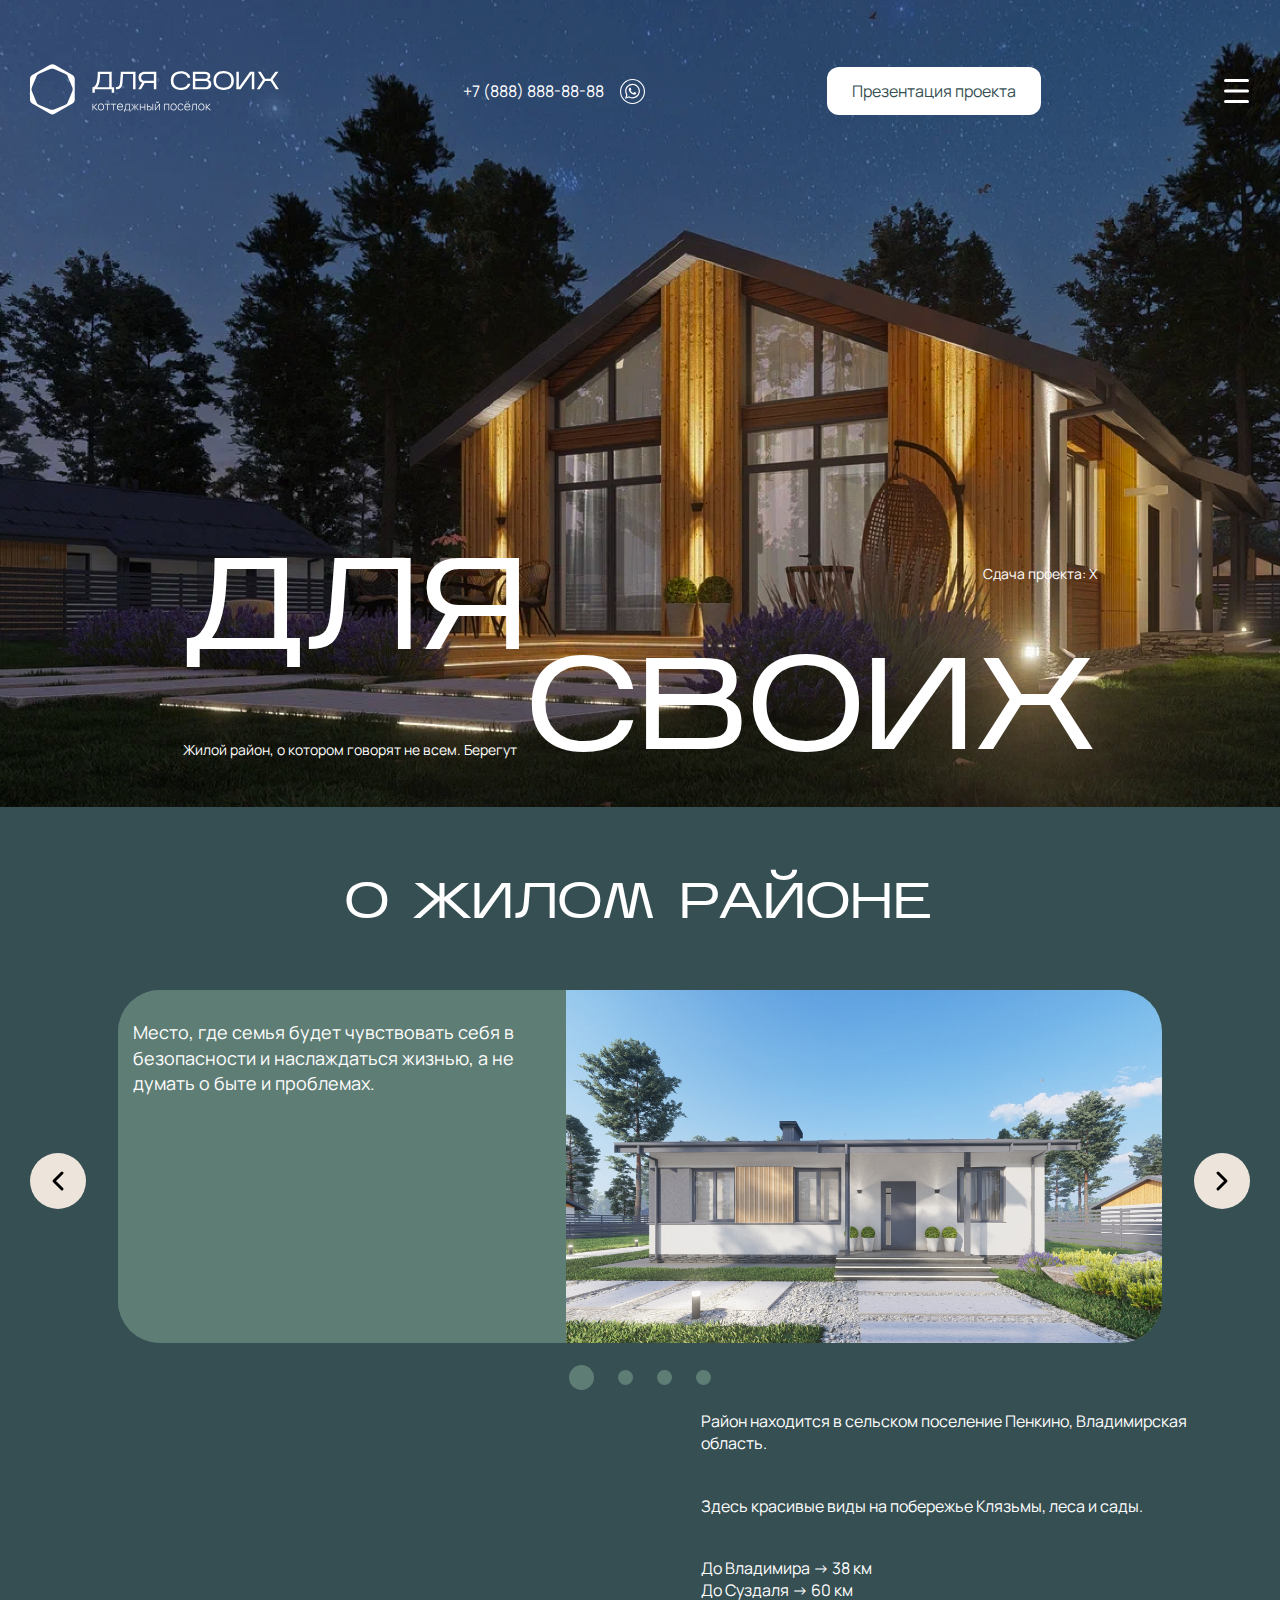
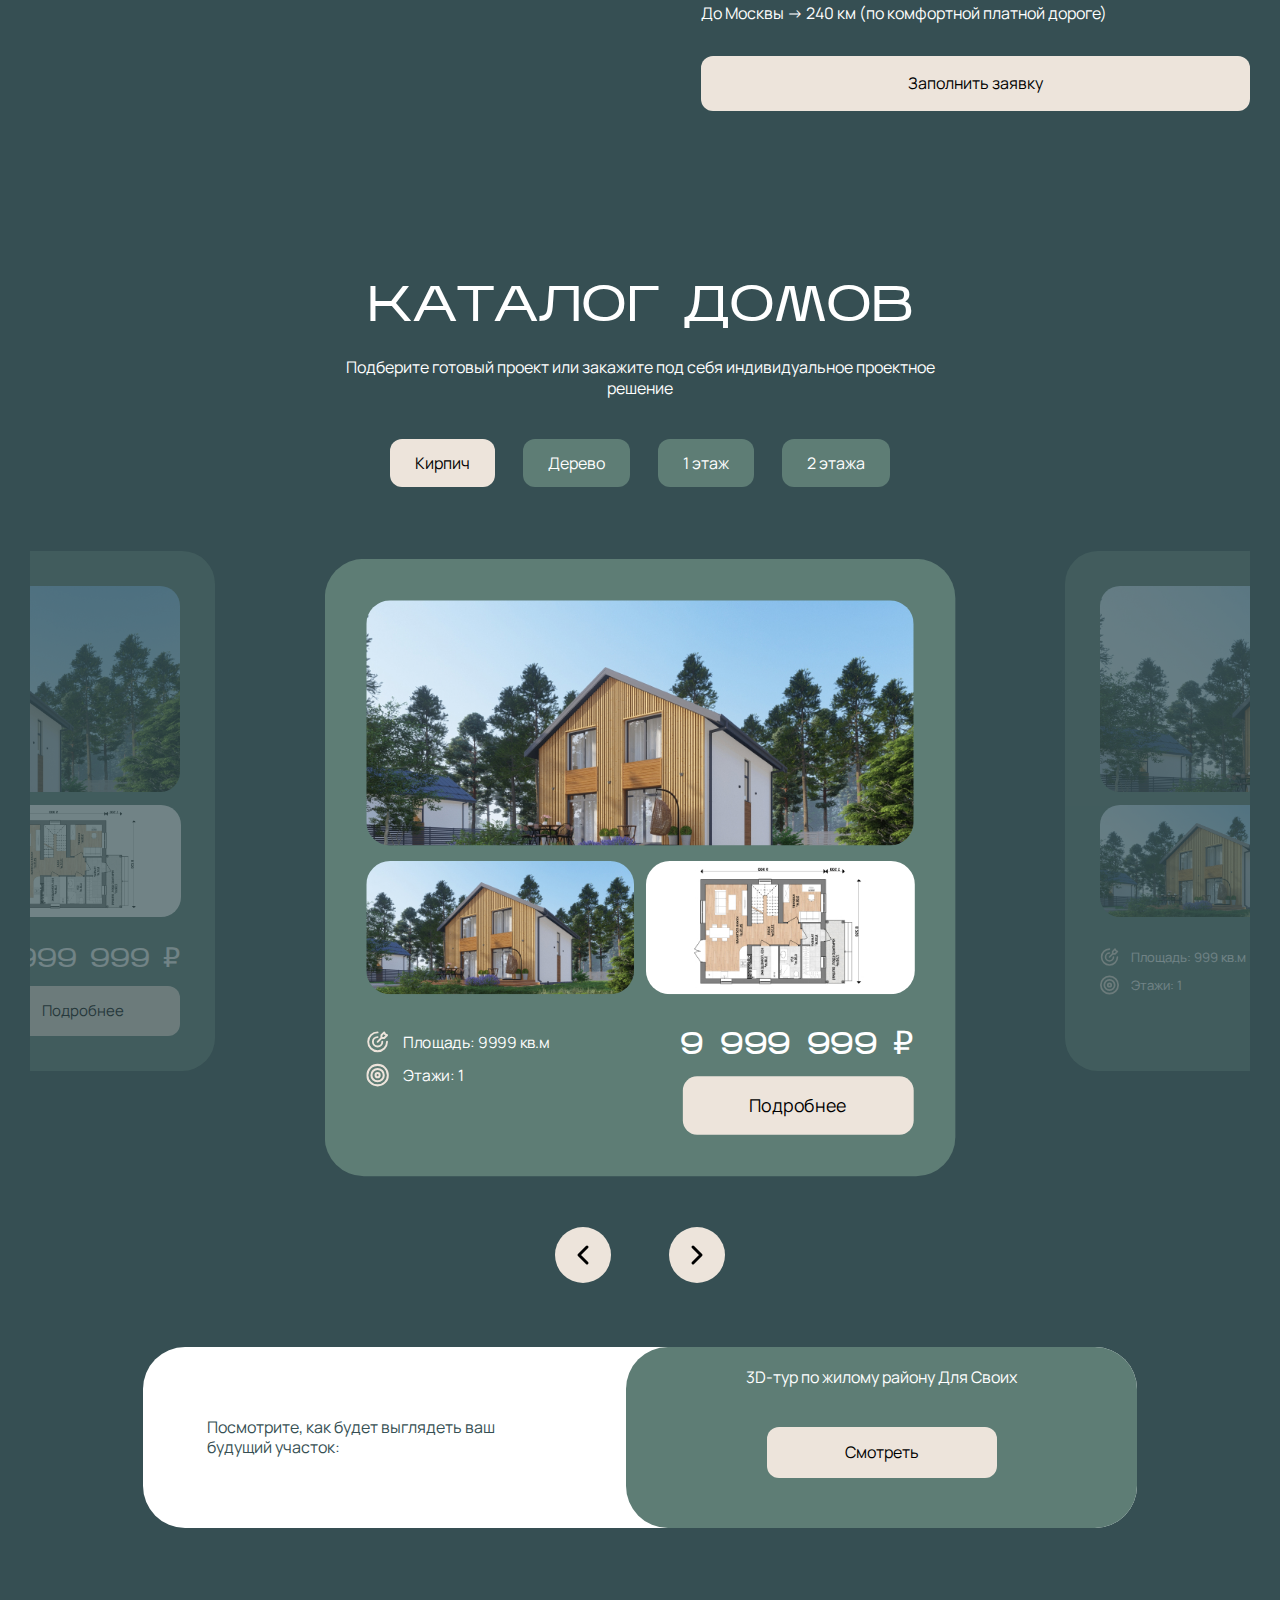
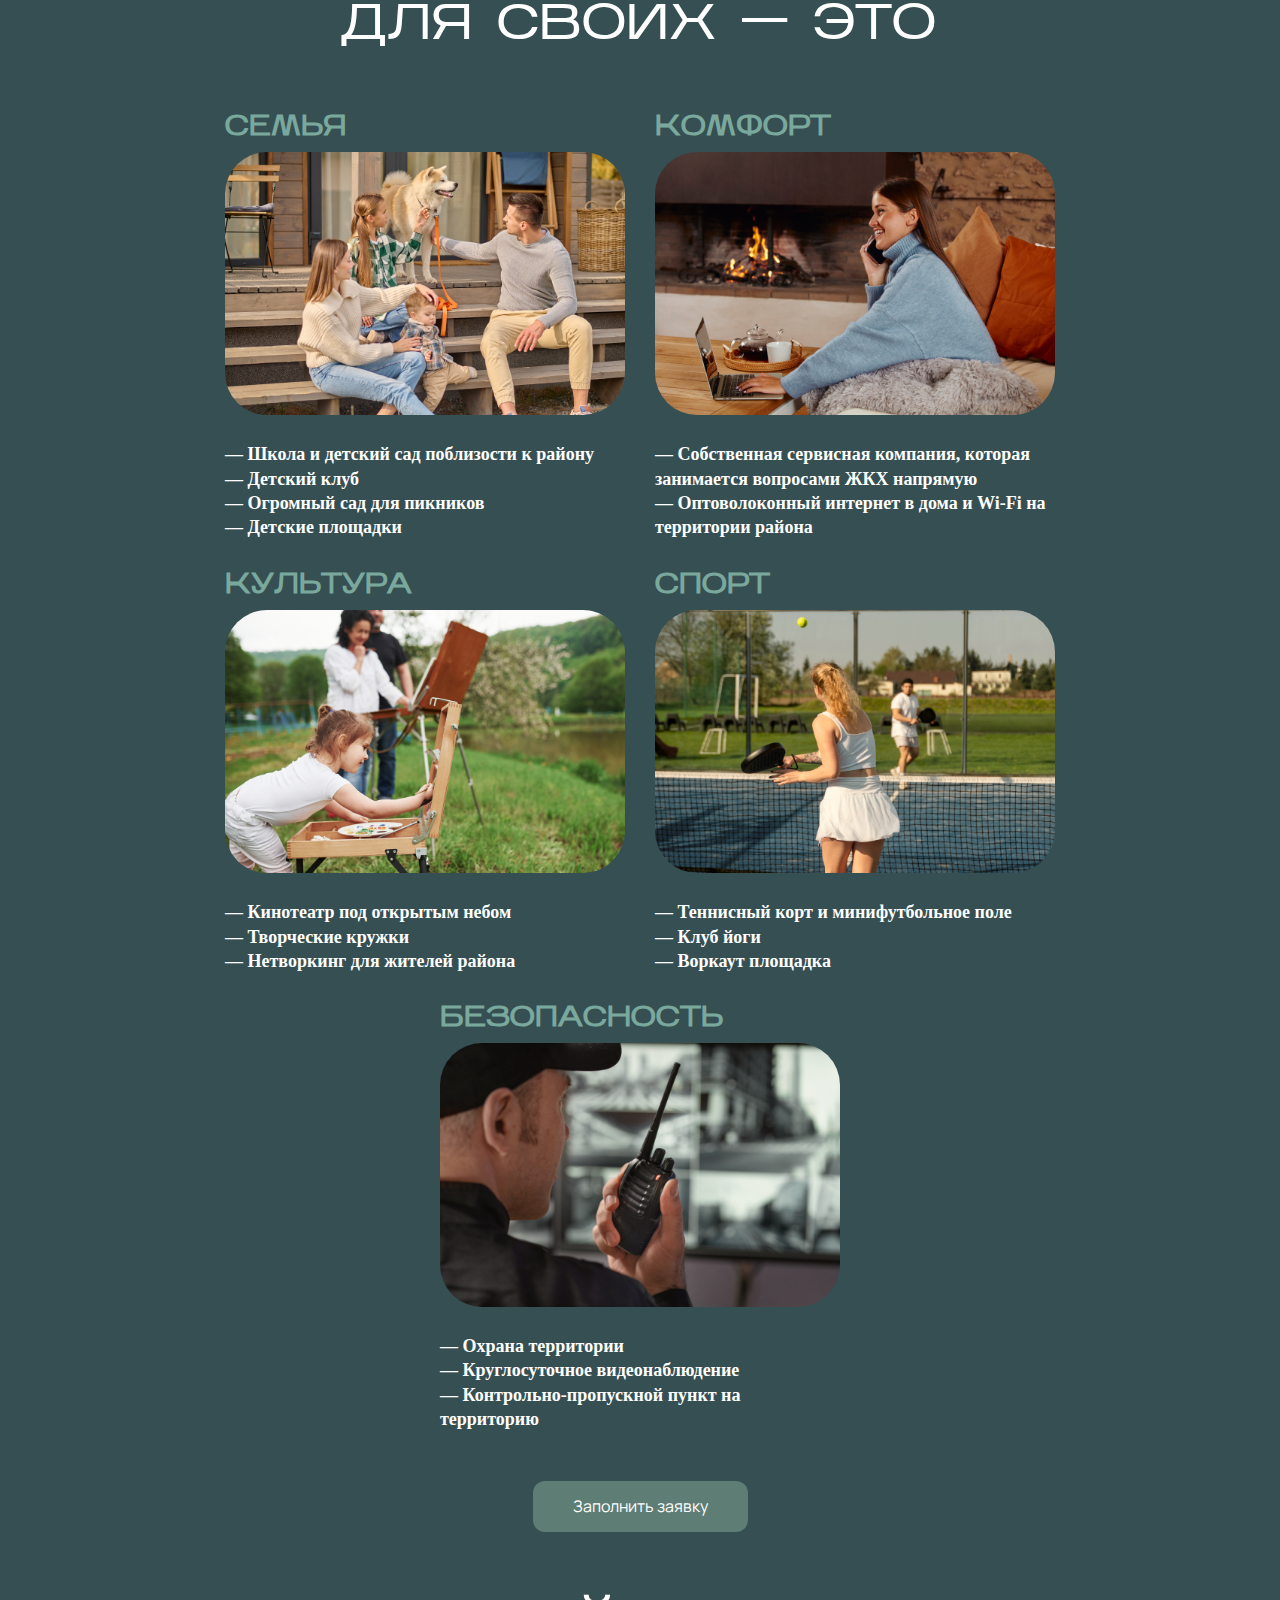
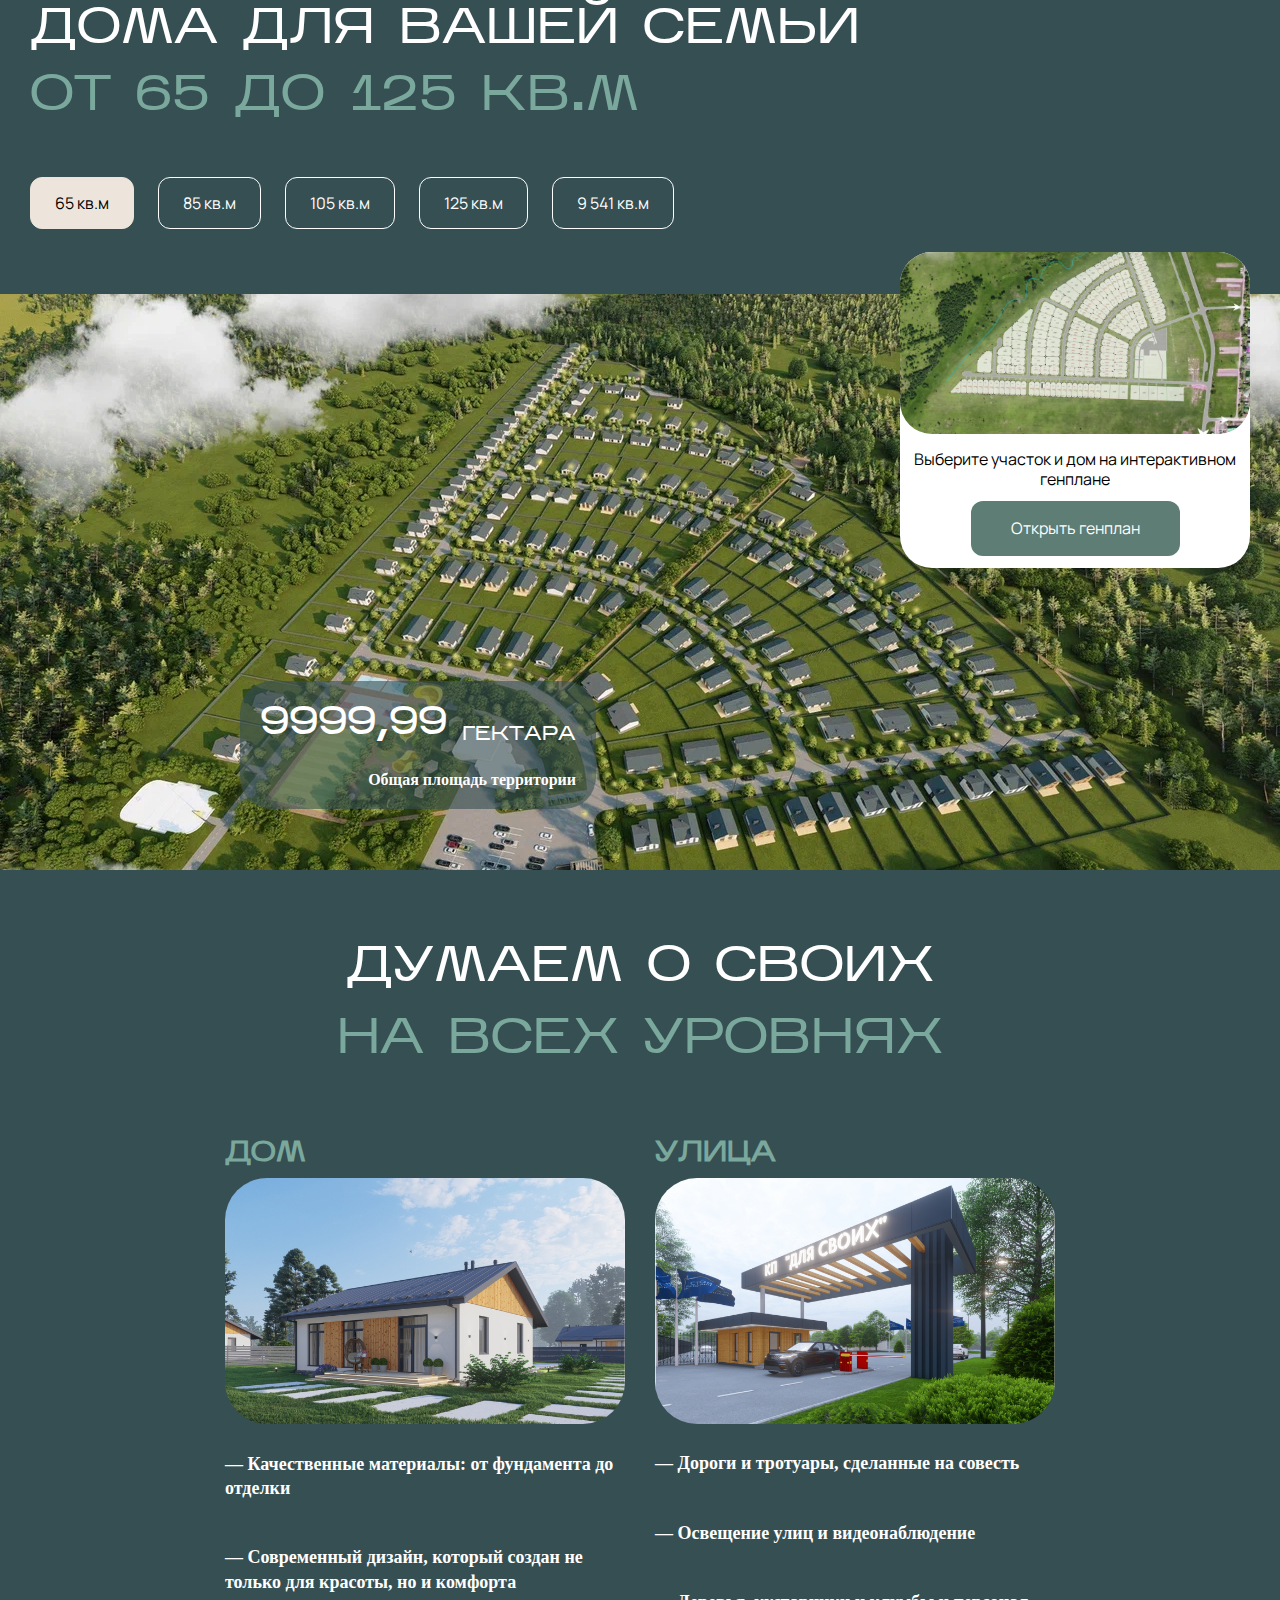
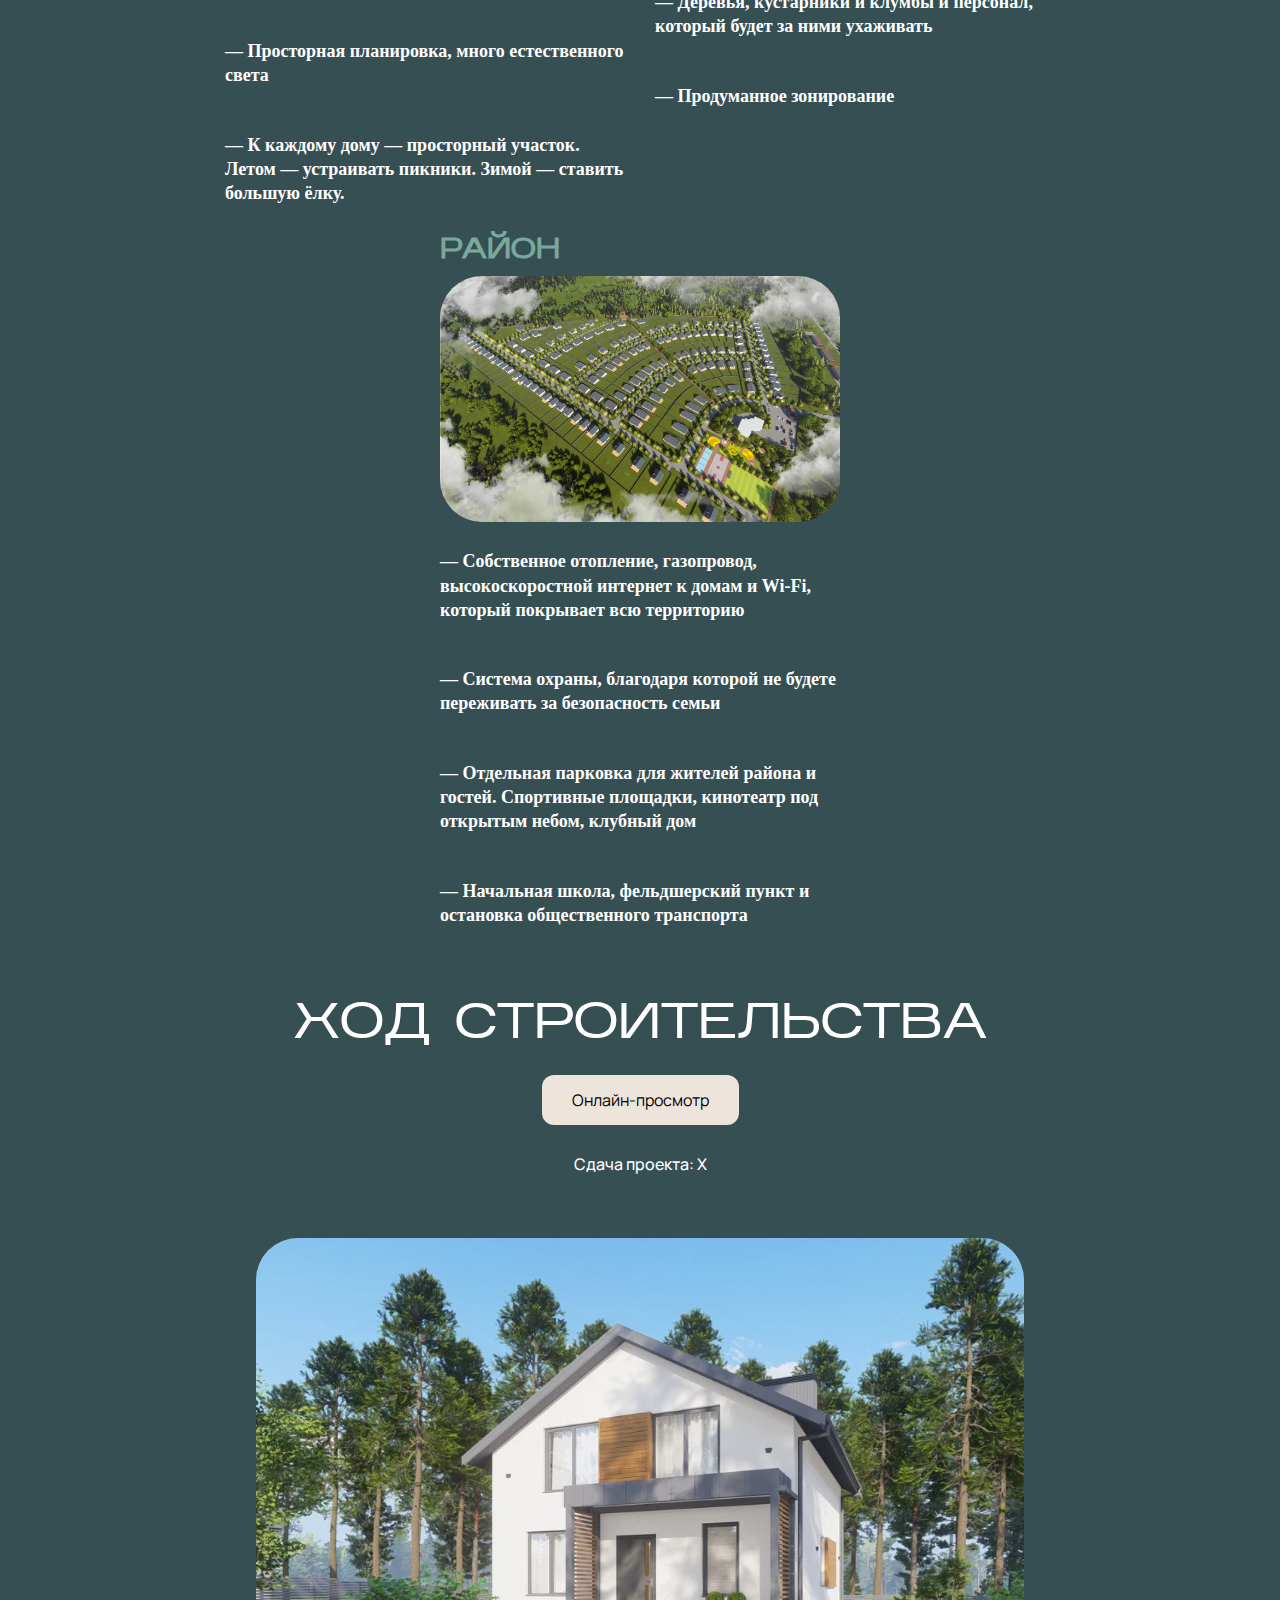
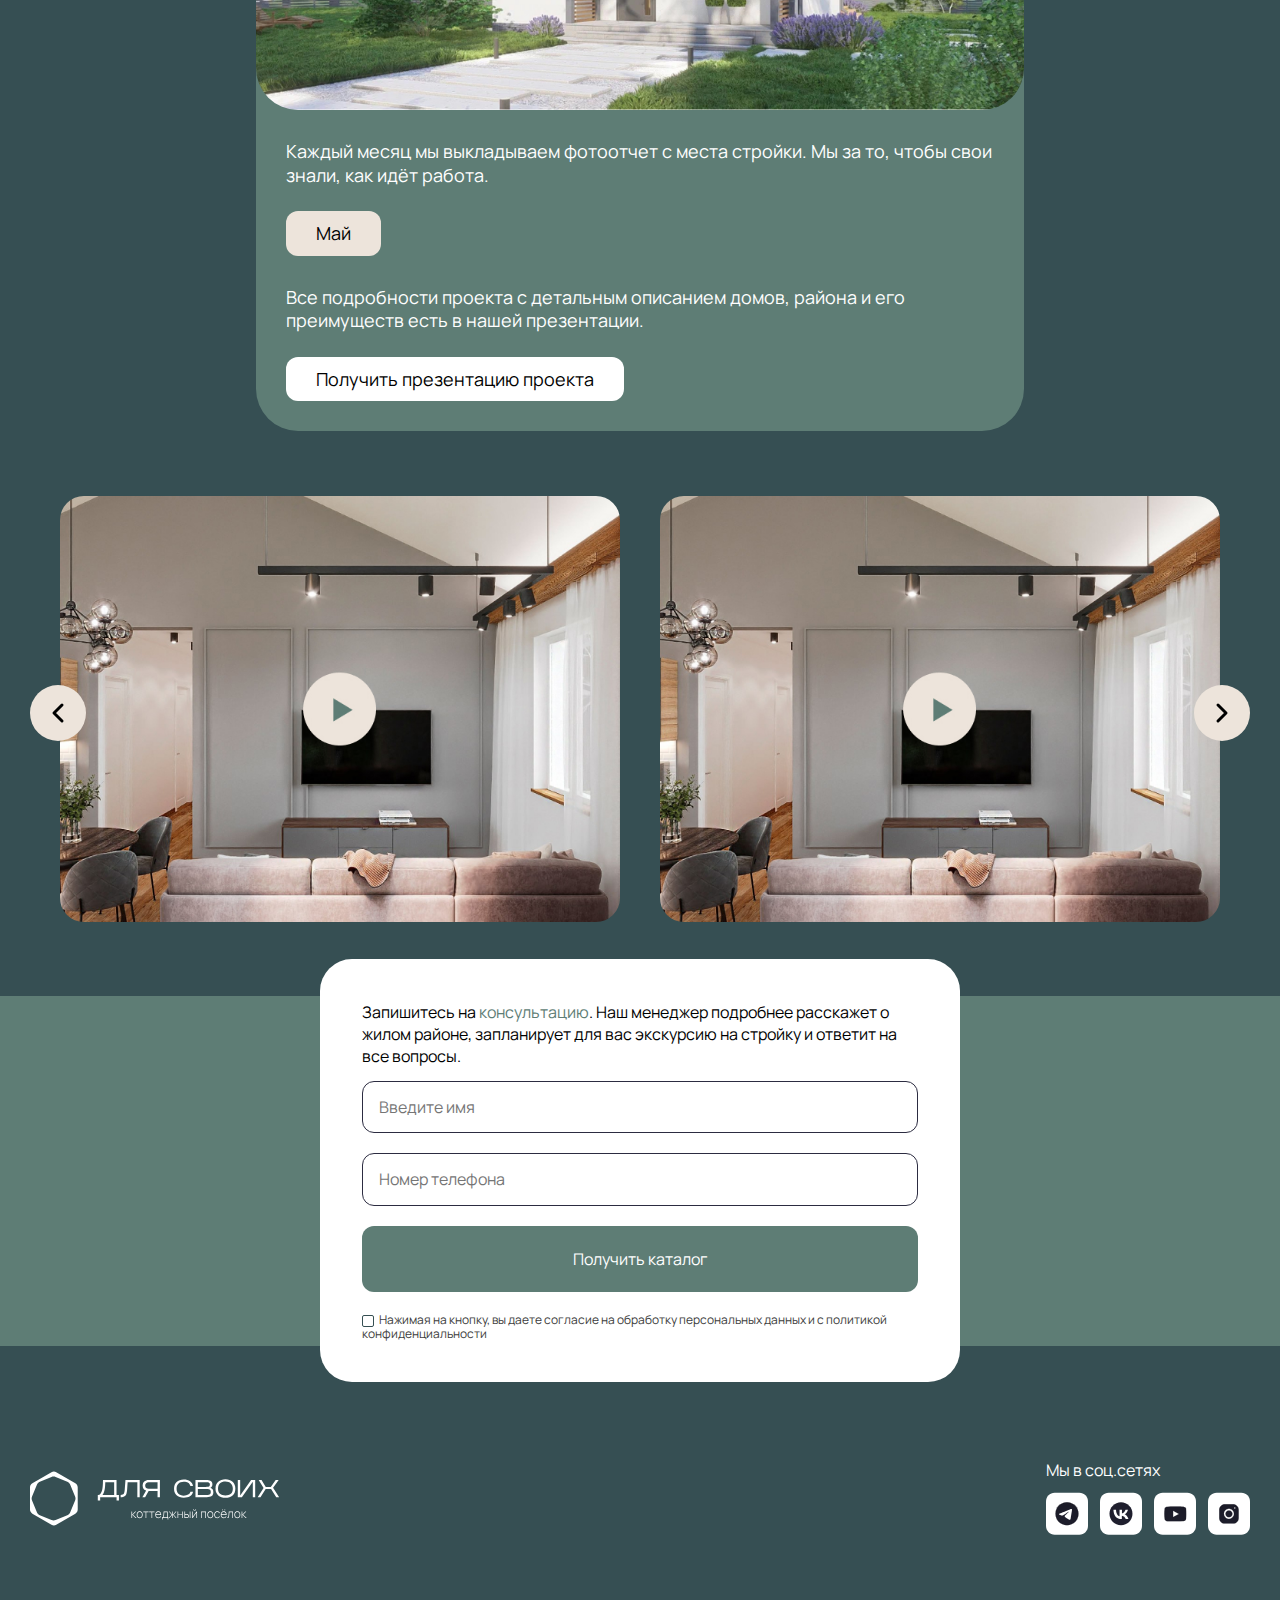
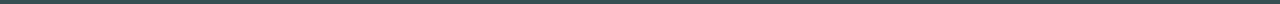
==== index.html @ c341a682 "fix v1" ====
<!DOCTYPE html>
<html lang="ru">
    <head>
        <meta charset="UTF-8" />
        <meta name="viewport" content="width=device-width, initial-scale=1.0" />
        <title>Для Своих</title>
        <link rel="stylesheet" href="https://cdn.jsdelivr.net/npm/swiper@11/swiper-bundle.min.css" />
        <link rel="stylesheet" href="./src/style/normalize.css" />
        <link rel="stylesheet" href="./src/style/style-index.css" />
        <script defer src="https://api-maps.yandex.ru/2.1/?apikey=68f07c8e-e3bc-438c-bd02-7f7500cda14f&lang=ru_RU" type="text/javascript"></script>
        <script defer src="https://cdn.jsdelivr.net/npm/swiper@11/swiper-bundle.min.js"></script>
        <script defer src="./src/js/main.js"></script>
    </head>
    <body>
        <header class="header max-container">
            <div class="header__container container">
                <div class="header__top">
                    <div class="header__logo">
                        <svg width="488" height="99" viewBox="0 0 488 99" fill="none" xmlns="http://www.w3.org/2000/svg">
                            <path
                                d="M121.983 90.1851V77.3124H123.366V83.5103L129.457 77.3124H131.376L124.999 83.7487L132.281 90.1851H130.148L123.366 83.9871V90.1851H121.983ZM138.531 90.5426C137.251 90.5426 136.167 90.2526 135.277 89.6725C134.387 89.0925 133.707 88.2899 133.239 87.2649C132.77 86.2398 132.535 85.0598 132.535 83.7249C132.535 82.382 132.774 81.202 133.251 80.1849C133.727 79.1599 134.411 78.3653 135.301 77.8011C136.199 77.2369 137.275 76.9548 138.531 76.9548C139.81 76.9548 140.895 77.2449 141.785 77.8249C142.683 78.397 143.362 79.1917 143.823 80.2088C144.292 81.2258 144.526 82.3979 144.526 83.7249C144.526 85.0837 144.292 86.2756 143.823 87.3006C143.354 88.3177 142.671 89.1123 141.773 89.6845C140.875 90.2566 139.794 90.5426 138.531 90.5426ZM138.531 89.2077C140.048 89.2077 141.181 88.6991 141.928 87.682C142.683 86.6649 143.06 85.3459 143.06 83.7249C143.06 82.0721 142.683 80.7531 141.928 79.7677C141.173 78.7824 140.04 78.2898 138.531 78.2898C137.506 78.2898 136.659 78.5242 135.992 78.993C135.324 79.4539 134.824 80.0935 134.49 80.912C134.164 81.7225 134.001 82.6601 134.001 83.7249C134.001 85.3777 134.383 86.7047 135.146 87.7059C135.916 88.7071 137.045 89.2077 138.531 89.2077ZM150.41 90.1851V78.6235H145.75V77.3124H156.441V78.6235H151.781V90.1851H150.41ZM162.283 90.1851V78.6235H157.622V77.3124H168.314V78.6235H163.653V90.1851H162.283ZM175.872 90.5426C174.64 90.5426 173.575 90.2685 172.677 89.7202C171.779 89.164 171.084 88.3813 170.591 87.3721C170.099 86.355 169.853 85.1552 169.853 83.7726C169.853 82.3661 170.095 81.1543 170.58 80.1372C171.072 79.1122 171.764 78.3255 172.654 77.7772C173.551 77.229 174.616 76.9548 175.848 76.9548C177.095 76.9548 178.16 77.2409 179.042 77.813C179.932 78.3772 180.608 79.1956 181.068 80.2683C181.537 81.3411 181.76 82.6323 181.736 84.1421H180.306V83.6653C180.266 81.9013 179.869 80.5584 179.114 79.6366C178.359 78.7149 177.278 78.254 175.872 78.254C174.418 78.254 173.293 78.7348 172.499 79.6962C171.712 80.6498 171.319 82.0006 171.319 83.7487C171.319 85.481 171.712 86.8239 172.499 87.7774C173.293 88.7309 174.41 89.2077 175.848 89.2077C176.841 89.2077 177.707 88.9773 178.446 88.5164C179.193 88.0476 179.785 87.3801 180.222 86.514L181.462 87.0622C180.945 88.1747 180.198 89.0329 179.221 89.6368C178.244 90.2407 177.127 90.5426 175.872 90.5426ZM170.794 84.1421V82.9025H180.961V84.1421H170.794ZM183.419 93.0456V88.9336C184.158 88.9336 184.69 88.6991 185.016 88.2303C185.35 87.7615 185.62 87.0265 185.827 86.0253C185.962 85.3578 186.073 84.6347 186.16 83.856C186.256 83.0773 186.335 82.1635 186.399 81.1146C186.47 80.0657 186.542 78.7983 186.613 77.3124H194.766V88.9336H195.97V93.0456H194.635V90.1851H184.766V93.0456H183.419ZM186.101 88.9336H193.383V78.5639H187.936C187.904 79.2155 187.865 79.9108 187.817 80.6498C187.769 81.3808 187.714 82.1118 187.65 82.8429C187.587 83.5739 187.511 84.2613 187.424 84.9049C187.336 85.5485 187.233 86.1047 187.114 86.5736C186.987 87.106 186.852 87.5708 186.709 87.9681C186.566 88.3654 186.363 88.6872 186.101 88.9336ZM196.933 90.1851L202.607 83.7487L197.148 77.3124H198.721L204.097 83.713V77.3124H205.408V83.713L210.783 77.3124H212.368L206.909 83.7487L212.583 90.1851H210.962L205.408 83.7845V90.1851H204.097V83.7845L198.554 90.1851H196.933ZM214.496 90.1851V77.3124H215.867V83.0813H223.626V77.3124H224.997V90.1851H223.626V84.4162H215.867V90.1851H214.496ZM228.336 90.1851L228.324 77.3124H229.719V82.3423H232.21C232.591 82.3423 232.945 82.3502 233.271 82.3661C233.604 82.382 233.91 82.4178 234.188 82.4734C234.792 82.5846 235.337 82.7833 235.821 83.0693C236.314 83.3554 236.703 83.7567 236.989 84.2732C237.283 84.7897 237.43 85.4532 237.43 86.2637C237.43 87.3523 237.148 88.2065 236.584 88.8263C236.02 89.4461 235.337 89.8434 234.534 90.0182C234.2 90.0897 233.855 90.1374 233.497 90.1612C233.147 90.1771 232.786 90.1851 232.412 90.1851H228.336ZM229.719 88.9336H232.234C232.528 88.9336 232.861 88.9256 233.235 88.9097C233.608 88.8938 233.934 88.8501 234.212 88.7786C234.657 88.6435 235.062 88.3932 235.428 88.0277C235.801 87.6622 235.988 87.0742 235.988 86.2637C235.988 85.4691 235.809 84.881 235.452 84.4996C235.102 84.1103 234.625 83.856 234.022 83.7368C233.751 83.6732 233.457 83.6335 233.14 83.6176C232.83 83.6017 232.528 83.5938 232.234 83.5938H229.719V88.9336ZM239.039 90.1851V77.3124H240.41V90.1851H239.039ZM248.896 75.7629C248.363 75.7629 247.875 75.6318 247.43 75.3696C246.993 75.1074 246.643 74.7577 246.381 74.3207C246.126 73.8837 245.999 73.399 245.999 72.8666H247.191C247.191 73.3274 247.358 73.7287 247.692 74.0704C248.034 74.4041 248.435 74.571 248.896 74.571C249.372 74.571 249.774 74.4041 250.1 74.0704C250.433 73.7287 250.6 73.3274 250.6 72.8666H251.792C251.792 73.399 251.661 73.8837 251.399 74.3207C251.144 74.7577 250.795 75.1074 250.35 75.3696C249.913 75.6318 249.428 75.7629 248.896 75.7629ZM253.675 77.3124V90.1851H252.328V79.6128L244.962 90.1851H243.759V77.3124H245.105V87.837L252.471 77.3124H253.675ZM261.777 90.1851V77.3124H271.694V90.1851H270.323V78.6473H263.148V90.1851H261.777ZM280.303 90.5426C279.024 90.5426 277.939 90.2526 277.049 89.6725C276.159 89.0925 275.48 88.2899 275.011 87.2649C274.542 86.2398 274.308 85.0598 274.308 83.7249C274.308 82.382 274.546 81.202 275.023 80.1849C275.5 79.1599 276.183 78.3653 277.073 77.8011C277.971 77.2369 279.048 76.9548 280.303 76.9548C281.582 76.9548 282.667 77.2449 283.557 77.8249C284.455 78.397 285.134 79.1917 285.595 80.2088C286.064 81.2258 286.298 82.3979 286.298 83.7249C286.298 85.0837 286.064 86.2756 285.595 87.3006C285.126 88.3177 284.443 89.1123 283.545 89.6845C282.647 90.2566 281.567 90.5426 280.303 90.5426ZM280.303 89.2077C281.821 89.2077 282.953 88.6991 283.7 87.682C284.455 86.6649 284.832 85.3459 284.832 83.7249C284.832 82.0721 284.455 80.7531 283.7 79.7677C282.945 78.7824 281.813 78.2898 280.303 78.2898C279.278 78.2898 278.432 78.5242 277.764 78.993C277.097 79.4539 276.596 80.0935 276.263 80.912C275.937 81.7225 275.774 82.6601 275.774 83.7249C275.774 85.3777 276.155 86.7047 276.918 87.7059C277.689 88.7071 278.817 89.2077 280.303 89.2077ZM294.177 90.5426C292.89 90.5426 291.805 90.2566 290.923 89.6845C290.041 89.1044 289.37 88.3058 288.909 87.2887C288.456 86.2637 288.222 85.0837 288.206 83.7487C288.222 82.39 288.46 81.202 288.921 80.1849C289.39 79.1599 290.065 78.3653 290.947 77.8011C291.829 77.2369 292.91 76.9548 294.189 76.9548C295.437 76.9548 296.533 77.2568 297.479 77.8607C298.432 78.4566 299.092 79.2791 299.457 80.3279L298.122 80.8166C297.797 80.0141 297.284 79.3943 296.585 78.9572C295.886 78.5123 295.083 78.2898 294.177 78.2898C293.16 78.2898 292.322 78.5242 291.662 78.993C291.003 79.4539 290.51 80.0935 290.184 80.912C289.858 81.7304 289.688 82.676 289.672 83.7487C289.696 85.3936 290.081 86.7166 290.828 87.7178C291.583 88.7111 292.699 89.2077 294.177 89.2077C295.091 89.2077 295.882 88.9971 296.549 88.576C297.225 88.1548 297.741 87.543 298.099 86.7404L299.457 87.2053C298.957 88.2939 298.257 89.1243 297.36 89.6964C296.462 90.2605 295.401 90.5426 294.177 90.5426ZM308.608 74.6306V72.9619H310.277V74.6306H308.608ZM304.186 74.6306V72.9619H305.855V74.6306H304.186ZM307.261 90.5426C306.03 90.5426 304.965 90.2685 304.067 89.7202C303.169 89.164 302.474 88.3813 301.981 87.3721C301.489 86.355 301.242 85.1552 301.242 83.7726C301.242 82.3661 301.485 81.1543 301.969 80.1372C302.462 79.1122 303.153 78.3255 304.043 77.7772C304.941 77.229 306.006 76.9548 307.238 76.9548C308.485 76.9548 309.55 77.2409 310.432 77.813C311.322 78.3772 311.997 79.1956 312.458 80.2683C312.927 81.3411 313.149 82.6323 313.126 84.1421H311.695V83.6653C311.656 81.9013 311.258 80.5584 310.503 79.6366C309.749 78.7149 308.668 78.254 307.261 78.254C305.807 78.254 304.683 78.7348 303.888 79.6962C303.102 80.6498 302.708 82.0006 302.708 83.7487C302.708 85.481 303.102 86.8239 303.888 87.7774C304.683 88.7309 305.799 89.2077 307.238 89.2077C308.231 89.2077 309.097 88.9773 309.836 88.5164C310.583 88.0476 311.175 87.3801 311.612 86.514L312.851 87.0622C312.335 88.1747 311.588 89.0329 310.611 89.6368C309.633 90.2407 308.517 90.5426 307.261 90.5426ZM302.184 84.1421V82.9025H312.351V84.1421H302.184ZM314.57 90.1851V88.9455C315.055 89.0329 315.42 89.009 315.667 88.874C315.913 88.7309 316.092 88.5005 316.203 88.1826C316.322 87.8569 316.418 87.4635 316.489 87.0027C316.624 86.208 316.744 85.3419 316.847 84.4043C316.95 83.4587 317.045 82.4058 317.133 81.2457C317.22 80.0776 317.308 78.7665 317.395 77.3124H325.917V90.1851H324.535V78.6473H318.73C318.666 79.6009 318.595 80.5266 318.515 81.4245C318.444 82.3224 318.365 83.1766 318.277 83.9871C318.198 84.7897 318.11 85.5247 318.015 86.1922C317.927 86.8517 317.832 87.4238 317.729 87.9085C317.61 88.5442 317.447 89.0567 317.24 89.4461C317.041 89.8275 316.736 90.0818 316.322 90.2089C315.909 90.336 315.325 90.3281 314.57 90.1851ZM334.544 90.5426C333.265 90.5426 332.181 90.2526 331.291 89.6725C330.401 89.0925 329.721 88.2899 329.252 87.2649C328.784 86.2398 328.549 85.0598 328.549 83.7249C328.549 82.382 328.788 81.202 329.264 80.1849C329.741 79.1599 330.424 78.3653 331.314 77.8011C332.212 77.2369 333.289 76.9548 334.544 76.9548C335.824 76.9548 336.908 77.2449 337.798 77.8249C338.696 78.397 339.376 79.1917 339.837 80.2088C340.305 81.2258 340.54 82.3979 340.54 83.7249C340.54 85.0837 340.305 86.2756 339.837 87.3006C339.368 88.3177 338.684 89.1123 337.786 89.6845C336.889 90.2566 335.808 90.5426 334.544 90.5426ZM334.544 89.2077C336.062 89.2077 337.194 88.6991 337.941 87.682C338.696 86.6649 339.074 85.3459 339.074 83.7249C339.074 82.0721 338.696 80.7531 337.941 79.7677C337.187 78.7824 336.054 78.2898 334.544 78.2898C333.519 78.2898 332.673 78.5242 332.006 78.993C331.338 79.4539 330.838 80.0935 330.504 80.912C330.178 81.7225 330.015 82.6601 330.015 83.7249C330.015 85.3777 330.397 86.7047 331.159 87.7059C331.93 88.7071 333.059 89.2077 334.544 89.2077ZM343.162 90.1851V77.3124H344.545V83.5103L350.635 77.3124H352.554L346.178 83.7487L353.46 90.1851H351.327L344.545 83.9871V90.1851H343.162Z"
                                fill="white"
                            />
                            <path
                                d="M126.612 49.1865V55.9304H121.823V44.8861H122.801C124.462 44.7884 125.831 44.1042 126.906 42.8336C128.013 41.5305 128.909 39.9178 129.593 37.9957C130.278 36.0409 130.799 33.907 131.157 31.5939C131.516 29.2482 131.76 26.984 131.89 24.8012C132.053 22.6184 132.135 20.6474 132.135 18.8881C132.167 17.0963 132.216 15.7931 132.281 14.9786H159.452V44.8861H164.29V55.9304H159.501V49.1865H126.612ZM136.924 19.279C136.826 21.2338 136.712 23.384 136.582 25.7297C136.451 28.0428 136.191 30.3722 135.8 32.7179C135.409 35.031 134.855 37.2463 134.138 39.364C133.454 41.4816 132.493 43.3223 131.255 44.8861H154.663V19.279H136.924ZM205.948 14.9786V49.1865H201.208V19.279H181.758L180.683 35.0147C180.455 38.1748 179.966 40.6997 179.217 42.5893C178.468 44.4463 177.523 45.8635 176.383 46.8408C175.242 47.8182 173.923 48.4535 172.424 48.7467C170.958 49.0399 169.394 49.1865 167.733 49.1865V44.6906C169.394 44.6906 170.714 44.4789 171.691 44.0553C172.701 43.5992 173.483 42.9639 174.037 42.1495C174.623 41.3024 175.031 40.2762 175.259 39.0708C175.487 37.8653 175.682 36.497 175.845 34.9658L177.36 14.9786H205.948ZM246.55 14.9786V49.1865H241.761V36.6762H223.924L216.838 49.1377H211.316L218.89 36.0409C216.74 35.3893 215.046 34.2654 213.808 32.669C212.602 31.0726 211.951 28.9061 211.853 26.1695C211.853 24.3125 212.13 22.6835 212.684 21.2827C213.27 19.8818 214.068 18.7252 215.078 17.813C216.121 16.8682 217.375 16.1678 218.841 15.7117C220.307 15.223 221.936 14.9786 223.728 14.9786H246.55ZM216.935 25.8763C216.935 27.9939 217.571 29.6066 218.841 30.7143C220.112 31.8219 221.806 32.3758 223.924 32.3758H241.761V19.279H223.924C221.806 19.279 220.112 19.8655 218.841 21.0383C217.571 22.1786 216.935 23.7912 216.935 25.8763ZM313.036 38.2889C312.092 42.3938 310.006 45.4237 306.781 47.3784C303.556 49.3005 299.418 50.2616 294.369 50.2616C291.306 50.2616 288.57 49.8544 286.159 49.0399C283.748 48.2254 281.712 47.0689 280.05 45.5703C278.389 44.039 277.118 42.182 276.238 39.9993C275.359 37.8165 274.919 35.3568 274.919 32.6201V31.7405C274.919 28.9061 275.359 26.3813 276.238 24.1659C277.118 21.9505 278.389 20.0935 280.05 18.5949C281.712 17.0637 283.748 15.9071 286.159 15.1252C288.57 14.3108 291.306 13.9035 294.369 13.9035C296.975 13.9035 299.337 14.1642 301.455 14.6854C303.605 15.2067 305.462 16.0049 307.026 17.08C308.622 18.1225 309.925 19.4419 310.935 21.0383C311.945 22.6347 312.613 24.508 312.939 26.6582H307.661C307.335 25.3876 306.781 24.231 305.999 23.1885C305.25 22.1134 304.305 21.2012 303.165 20.4519C302.057 19.67 300.754 19.0836 299.255 18.6926C297.789 18.2691 296.16 18.0573 294.369 18.0573C291.99 18.0573 289.905 18.4157 288.113 19.1324C286.322 19.8166 284.823 20.7777 283.618 22.0157C282.412 23.2537 281.5 24.7523 280.881 26.5116C280.294 28.2383 280.001 30.1441 280.001 32.2292C280.001 34.2165 280.294 36.0572 280.881 37.7513C281.5 39.4454 282.412 40.9115 283.618 42.1495C284.823 43.3875 286.322 44.3648 288.113 45.0816C289.905 45.7657 291.99 46.1078 294.369 46.1078C297.985 46.1078 300.966 45.4237 303.312 44.0553C305.69 42.6544 307.205 40.7323 307.856 38.2889H313.036ZM353.785 39.2174C353.785 42.7685 352.661 45.3259 350.413 46.8897C348.198 48.4209 344.94 49.1865 340.639 49.1865H317.916V14.9786H339.271C341.193 14.9786 342.92 15.1089 344.451 15.3696C346.015 15.5976 347.351 16.0374 348.458 16.689C349.566 17.308 350.413 18.1551 350.999 19.2302C351.618 20.2727 351.928 21.6247 351.928 23.2863C351.928 25.0455 351.553 26.4953 350.804 27.6355C350.055 28.7432 349.094 29.6392 347.921 30.3233C349.843 31.0075 351.293 32.0337 352.27 33.402C353.28 34.7378 353.785 36.6762 353.785 39.2174ZM322.705 28.6129H338.831C340.232 28.6129 341.438 28.5478 342.447 28.4174C343.457 28.2871 344.272 28.0428 344.891 27.6844C345.542 27.326 346.015 26.8374 346.308 26.2184C346.634 25.5668 346.797 24.7523 346.797 23.7749C346.797 22.7976 346.618 22.0157 346.259 21.4293C345.933 20.8103 345.428 20.3542 344.744 20.0609C344.093 19.7352 343.262 19.5234 342.252 19.4257C341.242 19.3279 340.069 19.279 338.733 19.279H322.705V28.6129ZM322.705 44.8861H340.639C342.301 44.8861 343.653 44.7558 344.695 44.4952C345.738 44.2019 346.536 43.7947 347.09 43.2734C347.676 42.7196 348.067 42.068 348.263 41.3187C348.491 40.5694 348.605 39.7386 348.605 38.8264C348.605 37.8816 348.507 37.0509 348.312 36.3341C348.116 35.6174 347.725 34.9984 347.139 34.4771C346.552 33.9559 345.722 33.5649 344.647 33.3043C343.604 33.0437 342.219 32.9133 340.493 32.9133H322.705V44.8861ZM397.977 32.0337C397.977 35.1939 397.488 37.9305 396.511 40.2436C395.533 42.5241 394.165 44.4137 392.406 45.9123C390.647 47.411 388.545 48.5024 386.102 49.1865C383.658 49.9033 380.971 50.2616 378.039 50.2616C375.106 50.2616 372.419 49.887 369.975 49.1377C367.532 48.3558 365.431 47.2155 363.671 45.7169C361.912 44.1857 360.544 42.2961 359.566 40.0481C358.589 37.7676 358.1 35.1124 358.1 32.0826C358.1 28.9876 358.589 26.2835 359.566 23.9704C360.544 21.6247 361.912 19.67 363.671 18.1062C365.431 16.5424 367.532 15.3696 369.975 14.5877C372.419 13.8058 375.106 13.4148 378.039 13.4148C380.971 13.4148 383.658 13.8221 386.102 14.6365C388.545 15.451 390.647 16.6402 392.406 18.2039C394.165 19.7677 395.533 21.7062 396.511 24.0193C397.488 26.3324 397.977 29.0039 397.977 32.0337ZM363.183 32.1803C363.183 34.4283 363.525 36.4156 364.209 38.1423C364.926 39.8364 365.919 41.2698 367.19 42.4427C368.493 43.5829 370.057 44.4626 371.881 45.0816C373.738 45.668 375.791 45.9612 378.039 45.9612C380.287 45.9612 382.323 45.668 384.147 45.0816C386.004 44.4952 387.568 43.6318 388.839 42.4915C390.142 41.3187 391.135 39.8852 391.819 38.1911C392.536 36.4644 392.895 34.4608 392.895 32.1803C392.895 29.9324 392.536 27.9288 391.819 26.1695C391.135 24.3777 390.142 22.8627 388.839 21.6247C387.568 20.3542 386.004 19.3931 384.147 18.7415C382.323 18.0573 380.287 17.7153 378.039 17.7153C375.791 17.7153 373.738 18.041 371.881 18.6926C370.057 19.3116 368.493 20.2401 367.19 21.4781C365.919 22.6835 364.926 24.1822 364.209 25.974C363.525 27.7659 363.183 29.8346 363.183 32.1803ZM433.014 18.3994L411.073 49.1865H402.863V14.9786H407.652V45.7169L429.594 14.9786H437.804V49.1865H433.014V18.3994ZM458.84 32.8645L448.431 49.1865H442.713L454.637 30.6165L444.766 14.9786H450.483L459.035 28.564H469.102L478.974 14.9786H484.936L473.696 30.2744L485.864 49.1865H480.049L469.738 32.8645H458.84Z"
                                fill="white"
                            />
                            <path
                                fill-rule="evenodd"
                                clip-rule="evenodd"
                                d="M48.0298 1.16828C45.3318 -0.38943 42.0077 -0.389427 39.3096 1.16829L4.3601 21.3464C1.66206 22.9041 0 25.7829 0 28.8983V69.2546C0 72.37 1.66206 75.2488 4.3601 76.8065L39.3096 96.9846C42.0077 98.5423 45.3318 98.5423 48.0298 96.9846L82.9793 76.8065C85.6774 75.2488 87.3394 72.37 87.3394 69.2546V28.8983C87.3394 25.7829 85.6774 22.9041 82.9793 21.3464L48.0298 1.16828ZM46.9134 9.69241C44.498 8.69193 41.7841 8.69193 39.3687 9.69241L17.9595 18.5604C15.5441 19.5609 13.6251 21.4799 12.6246 23.8953L3.75662 45.3045C2.75614 47.7199 2.75614 50.4338 3.75662 52.8492L12.6246 74.2584C13.6251 76.6738 15.5441 78.5928 17.9595 79.5933L39.3687 88.4613C41.7841 89.4617 44.498 89.4617 46.9134 88.4613L68.3226 79.5933C70.738 78.5928 72.657 76.6738 73.6575 74.2584L82.5255 52.8492C83.5259 50.4338 83.5259 47.7199 82.5255 45.3045L73.6575 23.8953C72.657 21.4799 70.738 19.5609 68.3226 18.5604L46.9134 9.69241Z"
                                fill="white"
                            />
                        </svg>
                    </div>
                    <div class="header__nav nav">
                        <ul class="nav__list list">
                            <li class="list__item">О жилом районе</li>
                            <li class="list__item">Расположение</li>
                            <li class="list__item">Каталог домов</li>
                            <li class="list__item">Выбрать дом</li>
                        </ul>
                        <div class="header__number">
                            <span>+7 (888) 888-88-88</span>
                            <svg width="45" height="45" viewBox="0 0 45 45" fill="none" xmlns="http://www.w3.org/2000/svg">
                                <path
                                    d="M31.973 12.3887C30.7411 11.1443 29.2738 10.1577 27.6566 9.48642C26.0395 8.8151 24.3048 8.4725 22.5538 8.4786C15.2174 8.4786 9.23802 14.4579 9.23802 21.7944C9.23802 24.1458 9.85611 26.4301 11.0117 28.4456L9.13052 35.3521L16.1848 33.4978C18.1331 34.5593 20.3233 35.1237 22.5538 35.1237C29.8903 35.1237 35.8697 29.1443 35.8697 21.8078C35.8697 18.2471 34.4857 14.9014 31.973 12.3887ZM22.5538 32.8663C20.5652 32.8663 18.6169 32.3288 16.9104 31.3211L16.5073 31.0792L12.315 32.181L13.4303 28.0962L13.1615 27.6797C12.0567 25.9154 11.47 23.8761 11.4685 21.7944C11.4685 15.6941 16.4401 10.7225 22.5404 10.7225C25.4965 10.7225 28.2779 11.8781 30.3606 13.9742C31.3918 15.0007 32.2091 16.2217 32.7649 17.5664C33.3208 18.9111 33.6043 20.3528 33.5988 21.8078C33.6257 27.9081 28.6541 32.8663 22.5538 32.8663ZM28.6272 24.5893C28.2913 24.428 26.652 23.6218 26.3564 23.5009C26.0474 23.3934 25.8324 23.3396 25.604 23.6621C25.3756 23.998 24.744 24.7505 24.5559 24.9655C24.3678 25.1939 24.1662 25.2208 23.8303 25.0461C23.4944 24.8849 22.4195 24.5221 21.1564 23.3934C20.1621 22.5066 19.5037 21.4182 19.3021 21.0823C19.114 20.7463 19.2753 20.5717 19.4499 20.397C19.5977 20.2492 19.7859 20.0073 19.9471 19.8192C20.1083 19.6311 20.1755 19.4833 20.283 19.2683C20.3905 19.0399 20.3368 18.8518 20.2562 18.6905C20.1755 18.5293 19.5037 16.89 19.235 16.2182C18.9662 15.5732 18.6841 15.6538 18.4825 15.6404H17.8375C17.6091 15.6404 17.2598 15.721 16.9507 16.0569C16.6551 16.3928 15.7952 17.199 15.7952 18.8383C15.7952 20.4776 16.991 22.0631 17.1523 22.2781C17.3135 22.5066 19.5037 25.8657 22.836 27.3035C23.6288 27.6528 24.2469 27.8544 24.7306 28.0022C25.5234 28.2575 26.2489 28.2172 26.8267 28.1366C27.4717 28.0425 28.8019 27.3304 29.0707 26.551C29.3528 25.7717 29.3528 25.1133 29.2588 24.9655C29.1647 24.8177 28.9632 24.7505 28.6272 24.5893Z"
                                    fill="white"
                                />
                                <circle cx="22.5" cy="22.5" r="21.5" stroke="white" stroke-width="2" />
                            </svg>
                        </div>
                        <button class="header__button button-reset">Презентация проекта</button>
                    </div>
                    <div class="header__number">
                        <span>+7 (888) 888-88-88</span>
                        <svg width="45" height="45" viewBox="0 0 45 45" fill="none" xmlns="http://www.w3.org/2000/svg">
                            <path
                                d="M31.973 12.3887C30.7411 11.1443 29.2738 10.1577 27.6566 9.48642C26.0395 8.8151 24.3048 8.4725 22.5538 8.4786C15.2174 8.4786 9.23802 14.4579 9.23802 21.7944C9.23802 24.1458 9.85611 26.4301 11.0117 28.4456L9.13052 35.3521L16.1848 33.4978C18.1331 34.5593 20.3233 35.1237 22.5538 35.1237C29.8903 35.1237 35.8697 29.1443 35.8697 21.8078C35.8697 18.2471 34.4857 14.9014 31.973 12.3887ZM22.5538 32.8663C20.5652 32.8663 18.6169 32.3288 16.9104 31.3211L16.5073 31.0792L12.315 32.181L13.4303 28.0962L13.1615 27.6797C12.0567 25.9154 11.47 23.8761 11.4685 21.7944C11.4685 15.6941 16.4401 10.7225 22.5404 10.7225C25.4965 10.7225 28.2779 11.8781 30.3606 13.9742C31.3918 15.0007 32.2091 16.2217 32.7649 17.5664C33.3208 18.9111 33.6043 20.3528 33.5988 21.8078C33.6257 27.9081 28.6541 32.8663 22.5538 32.8663ZM28.6272 24.5893C28.2913 24.428 26.652 23.6218 26.3564 23.5009C26.0474 23.3934 25.8324 23.3396 25.604 23.6621C25.3756 23.998 24.744 24.7505 24.5559 24.9655C24.3678 25.1939 24.1662 25.2208 23.8303 25.0461C23.4944 24.8849 22.4195 24.5221 21.1564 23.3934C20.1621 22.5066 19.5037 21.4182 19.3021 21.0823C19.114 20.7463 19.2753 20.5717 19.4499 20.397C19.5977 20.2492 19.7859 20.0073 19.9471 19.8192C20.1083 19.6311 20.1755 19.4833 20.283 19.2683C20.3905 19.0399 20.3368 18.8518 20.2562 18.6905C20.1755 18.5293 19.5037 16.89 19.235 16.2182C18.9662 15.5732 18.6841 15.6538 18.4825 15.6404H17.8375C17.6091 15.6404 17.2598 15.721 16.9507 16.0569C16.6551 16.3928 15.7952 17.199 15.7952 18.8383C15.7952 20.4776 16.991 22.0631 17.1523 22.2781C17.3135 22.5066 19.5037 25.8657 22.836 27.3035C23.6288 27.6528 24.2469 27.8544 24.7306 28.0022C25.5234 28.2575 26.2489 28.2172 26.8267 28.1366C27.4717 28.0425 28.8019 27.3304 29.0707 26.551C29.3528 25.7717 29.3528 25.1133 29.2588 24.9655C29.1647 24.8177 28.9632 24.7505 28.6272 24.5893Z"
                                fill="white"
                            />
                            <circle cx="22.5" cy="22.5" r="21.5" stroke="white" stroke-width="2" />
                        </svg>
                    </div>
                    <button class="header__button button-reset">Презентация проекта</button>
                    <button class="header__burger burger button-reset">
                        <span class="burger__line"></span>
                        <span class="burger__line"></span>
                        <span class="burger__line"></span>
                    </button>
                </div>
                <div class="header__bottom">
                    <div class="header__wrap header__wrap-1">
                        <h2 class="header__title">Для</h2>
                        <p class="header__text">Жилой район, о котором говорят не всем. Берегут</p>
                    </div>
                    <div class="header__wrap header__wrap-2">
                        <p class="header__text">Сдача проекта: X</p>
                        <h2 class="header__title">Своих</h2>
                    </div>
                </div>
            </div>
        </header>
        <main>
            <section class="about max-container">
                <div class="about__container container">
                    <h2 class="about__title">О жилом районе</h2>
                    <div class="about__swiper swiper">
                        <div class="swiper-wrapper">
                            <div class="swiper-slide">
                                <p class="slide__text p-reset">
                                    Место, где семья будет чувствовать себя в безопасности и наслаждаться жизнью, а не думать о быте и проблемах. 
                                </p>
                                <img class="slide__img" src="./src/img/slide1.jpg" alt="" />
                            </div>
                            <div class="swiper-slide">Slide 2</div>
                            <div class="swiper-slide">Slide 3</div>
                            <div class="swiper-slide">Slide 4</div>
                        </div>
                        <div class="swiper-pagination"></div>
                        <div class="swiper-button-prev">
                            <svg width="56" height="56" viewBox="0 0 56 56" fill="none" xmlns="http://www.w3.org/2000/svg">
                                <rect width="56" height="56" rx="28" fill="#EDE4DB" />
                                <path d="M32 36L24 28L32 20" stroke="black" stroke-width="3" stroke-linecap="round" stroke-linejoin="round" />
                            </svg>
                        </div>
                        <div class="swiper-button-next">
                            <svg width="56" height="56" viewBox="0 0 56 56" fill="none" xmlns="http://www.w3.org/2000/svg">
                                <rect width="56" height="56" rx="28" fill="#EDE4DB" />
                                <path d="M24 36L32 28L24 20" stroke="black" stroke-width="3" stroke-linecap="round" stroke-linejoin="round" />
                            </svg>
                        </div>
                    </div>
                    <div class="about__map">
                        <div id="map" class="map"></div>
                        <div class="about__content">
                            <p class="p-reset about__text">
                                <span class="about__text-line"> Район находится в сельском поселение Пенкино, Владимирская область.</span>
                                <span class="about__text-line"> Здесь красивые виды на побережье Клязьмы, леса и сады. </span>
                                <span class="about__text-line">До Владимира → 38 км </span>
                                <span class="about__text-line"> До Суздаля → 60 км</span>
                                <span class="about__text-line"> До Москвы → 240 км (по комфортной платной дороге) </span>
                            </p>
                            <button class="about__button button-reset">Заполнить заявку</button>
                        </div>
                    </div>
                </div>
            </section>
            <section class="catalog max-container">
                <div class="catalog__container container">
                    <div class="catalog__wrap">
                        <h2 class="catalog__title">Каталог домов</h2>
                        <p class="catalog__text">Подберите готовый проект или закажите под себя индивидуальное проектное решение</p>
                    </div>
                    <div class="catalog__tabs">
                        <button class="catalog__tab button-reset catalog__tab--active">Кирпич</button>
                        <button class="catalog__tab button-reset">Дерево</button>
                        <button class="catalog__tab button-reset">1 этаж</button>
                        <button class="catalog__tab button-reset">2 этажа</button>
                    </div>
                    <div class="catalog__swiper swiper catalog__swiper-1 swiper--active">
                        <div class="swiper-wrapper">
                            <div class="swiper-slide slide">
                                <div class="slide__imgs">
                                    <img src="./src/img/catalog1.jpg" alt="" />
                                    <div class="imgs__wrap">
                                        <img src="./src/img/catalog2.jpg" alt="" />
                                        <img src="./src/img/catalog3.jpg" alt="" />
                                    </div>
                                </div>
                                <div class="slide__wrap">
                                    <div class="slide__content">
                                        <p class="slide__text p-reset">
                                            <svg width="24" height="24" viewBox="0 0 24 24" fill="none" xmlns="http://www.w3.org/2000/svg">
                                                <path
                                                    d="M16 8V5L19 2L20 4L22 5L19 8H16ZM16 8L12 11.9999M22 12C22 17.5228 17.5228 22 12 22C6.47715 22 2 17.5228 2 12C2 6.47715 6.47715 2 12 2M17 12C17 14.7614 14.7614 17 12 17C9.23858 17 7 14.7614 7 12C7 9.23858 9.23858 7 12 7"
                                                    stroke="#EDE4DB"
                                                    stroke-width="2"
                                                    stroke-linecap="round"
                                                    stroke-linejoin="round"
                                                />
                                            </svg>
                                            Площадь: 999 кв.м
                                        </p>
                                        <p class="slide__text p-reset">
                                            <svg width="22" height="22" viewBox="0 0 22 22" fill="none" xmlns="http://www.w3.org/2000/svg">
                                                <path
                                                    d="M11 21C16.5228 21 21 16.5228 21 11C21 5.47715 16.5228 1 11 1C5.47715 1 1 5.47715 1 11C1 16.5228 5.47715 21 11 21Z"
                                                    stroke="#EDE4DB"
                                                    stroke-width="2"
                                                    stroke-linecap="round"
                                                    stroke-linejoin="round"
                                                />
                                                <path
                                                    d="M11 17C14.3137 17 17 14.3137 17 11C17 7.68629 14.3137 5 11 5C7.68629 5 5 7.68629 5 11C5 14.3137 7.68629 17 11 17Z"
                                                    stroke="#EDE4DB"
                                                    stroke-width="2"
                                                    stroke-linecap="round"
                                                    stroke-linejoin="round"
                                                />
                                                <path
                                                    d="M11 13C12.1046 13 13 12.1046 13 11C13 9.89543 12.1046 9 11 9C9.89543 9 9 9.89543 9 11C9 12.1046 9.89543 13 11 13Z"
                                                    stroke="#EDE4DB"
                                                    stroke-width="2"
                                                    stroke-linecap="round"
                                                    stroke-linejoin="round"
                                                />
                                            </svg>
                                            Этажи: 1
                                        </p>
                                    </div>
                                    <div class="slide__price">
                                        <p class="slide__text p-reset">9 999 999 ₽</p>
                                        <button class="slide__button button-reset">Подробнее</button>
                                    </div>
                                </div>
                            </div>
                            <div class="swiper-slide slide">
                                <div class="slide__imgs">
                                    <img src="./src/img/catalog1.jpg" alt="" />
                                    <div class="imgs__wrap">
                                        <img src="./src/img/catalog2.jpg" alt="" />
                                        <img src="./src/img/catalog3.jpg" alt="" />
                                    </div>
                                </div>
                                <div class="slide__wrap">
                                    <div class="slide__content">
                                        <p class="slide__text p-reset">
                                            <svg width="24" height="24" viewBox="0 0 24 24" fill="none" xmlns="http://www.w3.org/2000/svg">
                                                <path
                                                    d="M16 8V5L19 2L20 4L22 5L19 8H16ZM16 8L12 11.9999M22 12C22 17.5228 17.5228 22 12 22C6.47715 22 2 17.5228 2 12C2 6.47715 6.47715 2 12 2M17 12C17 14.7614 14.7614 17 12 17C9.23858 17 7 14.7614 7 12C7 9.23858 9.23858 7 12 7"
                                                    stroke="#EDE4DB"
                                                    stroke-width="2"
                                                    stroke-linecap="round"
                                                    stroke-linejoin="round"
                                                />
                                            </svg>
                                            Площадь: 9999 кв.м
                                        </p>
                                        <p class="slide__text p-reset">
                                            <svg width="22" height="22" viewBox="0 0 22 22" fill="none" xmlns="http://www.w3.org/2000/svg">
                                                <path
                                                    d="M11 21C16.5228 21 21 16.5228 21 11C21 5.47715 16.5228 1 11 1C5.47715 1 1 5.47715 1 11C1 16.5228 5.47715 21 11 21Z"
                                                    stroke="#EDE4DB"
                                                    stroke-width="2"
                                                    stroke-linecap="round"
                                                    stroke-linejoin="round"
                                                />
                                                <path
                                                    d="M11 17C14.3137 17 17 14.3137 17 11C17 7.68629 14.3137 5 11 5C7.68629 5 5 7.68629 5 11C5 14.3137 7.68629 17 11 17Z"
                                                    stroke="#EDE4DB"
                                                    stroke-width="2"
                                                    stroke-linecap="round"
                                                    stroke-linejoin="round"
                                                />
                                                <path
                                                    d="M11 13C12.1046 13 13 12.1046 13 11C13 9.89543 12.1046 9 11 9C9.89543 9 9 9.89543 9 11C9 12.1046 9.89543 13 11 13Z"
                                                    stroke="#EDE4DB"
                                                    stroke-width="2"
                                                    stroke-linecap="round"
                                                    stroke-linejoin="round"
                                                />
                                            </svg>
                                            Этажи: 1
                                        </p>
                                    </div>
                                    <div class="slide__price">
                                        <p class="slide__text p-reset">9 999 999 ₽</p>
                                        <button class="slide__button button-reset">Подробнее</button>
                                    </div>
                                </div>
                            </div>
                            <div class="swiper-slide slide">
                                <div class="slide__imgs">
                                    <img src="./src/img/catalog1.jpg" alt="" />
                                    <div class="imgs__wrap">
                                        <img src="./src/img/catalog2.jpg" alt="" />
                                        <img src="./src/img/catalog3.jpg" alt="" />
                                    </div>
                                </div>
                                <div class="slide__wrap">
                                    <div class="slide__content">
                                        <p class="slide__text p-reset">
                                            <svg width="24" height="24" viewBox="0 0 24 24" fill="none" xmlns="http://www.w3.org/2000/svg">
                                                <path
                                                    d="M16 8V5L19 2L20 4L22 5L19 8H16ZM16 8L12 11.9999M22 12C22 17.5228 17.5228 22 12 22C6.47715 22 2 17.5228 2 12C2 6.47715 6.47715 2 12 2M17 12C17 14.7614 14.7614 17 12 17C9.23858 17 7 14.7614 7 12C7 9.23858 9.23858 7 12 7"
                                                    stroke="#EDE4DB"
                                                    stroke-width="2"
                                                    stroke-linecap="round"
                                                    stroke-linejoin="round"
                                                />
                                            </svg>
                                            Площадь: 999 кв.м
                                        </p>
                                        <p class="slide__text p-reset">
                                            <svg width="22" height="22" viewBox="0 0 22 22" fill="none" xmlns="http://www.w3.org/2000/svg">
                                                <path
                                                    d="M11 21C16.5228 21 21 16.5228 21 11C21 5.47715 16.5228 1 11 1C5.47715 1 1 5.47715 1 11C1 16.5228 5.47715 21 11 21Z"
                                                    stroke="#EDE4DB"
                                                    stroke-width="2"
                                                    stroke-linecap="round"
                                                    stroke-linejoin="round"
                                                />
                                                <path
                                                    d="M11 17C14.3137 17 17 14.3137 17 11C17 7.68629 14.3137 5 11 5C7.68629 5 5 7.68629 5 11C5 14.3137 7.68629 17 11 17Z"
                                                    stroke="#EDE4DB"
                                                    stroke-width="2"
                                                    stroke-linecap="round"
                                                    stroke-linejoin="round"
                                                />
                                                <path
                                                    d="M11 13C12.1046 13 13 12.1046 13 11C13 9.89543 12.1046 9 11 9C9.89543 9 9 9.89543 9 11C9 12.1046 9.89543 13 11 13Z"
                                                    stroke="#EDE4DB"
                                                    stroke-width="2"
                                                    stroke-linecap="round"
                                                    stroke-linejoin="round"
                                                />
                                            </svg>
                                            Этажи: 1
                                        </p>
                                    </div>
                                    <div class="slide__price">
                                        <p class="slide__text p-reset">9 999 999 ₽</p>
                                        <button class="slide__button button-reset button-reset">Подробнее</button>
                                    </div>
                                </div>
                            </div>
                            <div class="swiper-slide slide">
                                <div class="slide__imgs">
                                    <img src="./src/img/catalog1.jpg" alt="" />
                                    <div class="imgs__wrap">
                                        <img src="./src/img/catalog2.jpg" alt="" />
                                        <img src="./src/img/catalog3.jpg" alt="" />
                                    </div>
                                </div>
                                <div class="slide__wrap">
                                    <div class="slide__content">
                                        <p class="slide__text p-reset">
                                            <svg width="24" height="24" viewBox="0 0 24 24" fill="none" xmlns="http://www.w3.org/2000/svg">
                                                <path
                                                    d="M16 8V5L19 2L20 4L22 5L19 8H16ZM16 8L12 11.9999M22 12C22 17.5228 17.5228 22 12 22C6.47715 22 2 17.5228 2 12C2 6.47715 6.47715 2 12 2M17 12C17 14.7614 14.7614 17 12 17C9.23858 17 7 14.7614 7 12C7 9.23858 9.23858 7 12 7"
                                                    stroke="#EDE4DB"
                                                    stroke-width="2"
                                                    stroke-linecap="round"
                                                    stroke-linejoin="round"
                                                />
                                            </svg>
                                            Площадь: 999 кв.м
                                        </p>
                                        <p class="slide__text p-reset">
                                            <svg width="22" height="22" viewBox="0 0 22 22" fill="none" xmlns="http://www.w3.org/2000/svg">
                                                <path
                                                    d="M11 21C16.5228 21 21 16.5228 21 11C21 5.47715 16.5228 1 11 1C5.47715 1 1 5.47715 1 11C1 16.5228 5.47715 21 11 21Z"
                                                    stroke="#EDE4DB"
                                                    stroke-width="2"
                                                    stroke-linecap="round"
                                                    stroke-linejoin="round"
                                                />
                                                <path
                                                    d="M11 17C14.3137 17 17 14.3137 17 11C17 7.68629 14.3137 5 11 5C7.68629 5 5 7.68629 5 11C5 14.3137 7.68629 17 11 17Z"
                                                    stroke="#EDE4DB"
                                                    stroke-width="2"
                                                    stroke-linecap="round"
                                                    stroke-linejoin="round"
                                                />
                                                <path
                                                    d="M11 13C12.1046 13 13 12.1046 13 11C13 9.89543 12.1046 9 11 9C9.89543 9 9 9.89543 9 11C9 12.1046 9.89543 13 11 13Z"
                                                    stroke="#EDE4DB"
                                                    stroke-width="2"
                                                    stroke-linecap="round"
                                                    stroke-linejoin="round"
                                                />
                                            </svg>
                                            Этажи: 1
                                        </p>
                                    </div>
                                    <div class="slide__price">
                                        <p class="slide__text p-reset">9 999 999 ₽</p>
                                        <button class="slide__button button-reset">Подробнее</button>
                                    </div>
                                </div>
                            </div>
                        </div>
                        <div class="swiper-button-prev">
                            <svg width="56" height="56" viewBox="0 0 56 56" fill="none" xmlns="http://www.w3.org/2000/svg">
                                <rect width="56" height="56" rx="28" fill="#EDE4DB" />
                                <path d="M32 36L24 28L32 20" stroke="black" stroke-width="3" stroke-linecap="round" stroke-linejoin="round" />
                            </svg>
                        </div>
                        <div class="swiper-button-next">
                            <svg width="56" height="56" viewBox="0 0 56 56" fill="none" xmlns="http://www.w3.org/2000/svg">
                                <rect width="56" height="56" rx="28" fill="#EDE4DB" />
                                <path d="M24 36L32 28L24 20" stroke="black" stroke-width="3" stroke-linecap="round" stroke-linejoin="round" />
                            </svg>
                        </div>
                    </div>
                    <div class="catalog__swiper swiper catalog__swiper-2">
                        <div class="swiper-wrapper">
                            <div class="swiper-slide slide">
                                <div class="slide__imgs">
                                    <img src="./src/img/catalog1.jpg" alt="" />
                                    <div class="imgs__wrap">
                                        <img src="./src/img/catalog2.jpg" alt="" />
                                        <img src="./src/img/catalog3.jpg" alt="" />
                                    </div>
                                </div>
                                <div class="slide__wrap">
                                    <div class="slide__content">
                                        <p class="slide__text p-reset">
                                            <svg width="24" height="24" viewBox="0 0 24 24" fill="none" xmlns="http://www.w3.org/2000/svg">
                                                <path
                                                    d="M16 8V5L19 2L20 4L22 5L19 8H16ZM16 8L12 11.9999M22 12C22 17.5228 17.5228 22 12 22C6.47715 22 2 17.5228 2 12C2 6.47715 6.47715 2 12 2M17 12C17 14.7614 14.7614 17 12 17C9.23858 17 7 14.7614 7 12C7 9.23858 9.23858 7 12 7"
                                                    stroke="#EDE4DB"
                                                    stroke-width="2"
                                                    stroke-linecap="round"
                                                    stroke-linejoin="round"
                                                />
                                            </svg>
                                            Площадь: 999 кв.м
                                        </p>
                                        <p class="slide__text p-reset">
                                            <svg width="22" height="22" viewBox="0 0 22 22" fill="none" xmlns="http://www.w3.org/2000/svg">
                                                <path
                                                    d="M11 21C16.5228 21 21 16.5228 21 11C21 5.47715 16.5228 1 11 1C5.47715 1 1 5.47715 1 11C1 16.5228 5.47715 21 11 21Z"
                                                    stroke="#EDE4DB"
                                                    stroke-width="2"
                                                    stroke-linecap="round"
                                                    stroke-linejoin="round"
                                                />
                                                <path
                                                    d="M11 17C14.3137 17 17 14.3137 17 11C17 7.68629 14.3137 5 11 5C7.68629 5 5 7.68629 5 11C5 14.3137 7.68629 17 11 17Z"
                                                    stroke="#EDE4DB"
                                                    stroke-width="2"
                                                    stroke-linecap="round"
                                                    stroke-linejoin="round"
                                                />
                                                <path
                                                    d="M11 13C12.1046 13 13 12.1046 13 11C13 9.89543 12.1046 9 11 9C9.89543 9 9 9.89543 9 11C9 12.1046 9.89543 13 11 13Z"
                                                    stroke="#EDE4DB"
                                                    stroke-width="2"
                                                    stroke-linecap="round"
                                                    stroke-linejoin="round"
                                                />
                                            </svg>
                                            Этажи: 1
                                        </p>
                                    </div>
                                    <div class="slide__price">
                                        <p class="slide__text p-reset">8 999 999 ₽</p>
                                        <button class="slide__button button-reset">Подробнее</button>
                                    </div>
                                </div>
                            </div>
                            <div class="swiper-slide slide">
                                <div class="slide__imgs">
                                    <img src="./src/img/catalog1.jpg" alt="" />
                                    <div class="imgs__wrap">
                                        <img src="./src/img/catalog2.jpg" alt="" />
                                        <img src="./src/img/catalog3.jpg" alt="" />
                                    </div>
                                </div>
                                <div class="slide__wrap">
                                    <div class="slide__content">
                                        <p class="slide__text p-reset">
                                            <svg width="24" height="24" viewBox="0 0 24 24" fill="none" xmlns="http://www.w3.org/2000/svg">
                                                <path
                                                    d="M16 8V5L19 2L20 4L22 5L19 8H16ZM16 8L12 11.9999M22 12C22 17.5228 17.5228 22 12 22C6.47715 22 2 17.5228 2 12C2 6.47715 6.47715 2 12 2M17 12C17 14.7614 14.7614 17 12 17C9.23858 17 7 14.7614 7 12C7 9.23858 9.23858 7 12 7"
                                                    stroke="#EDE4DB"
                                                    stroke-width="2"
                                                    stroke-linecap="round"
                                                    stroke-linejoin="round"
                                                />
                                            </svg>
                                            Площадь: 999 кв.м
                                        </p>
                                        <p class="slide__text p-reset">
                                            <svg width="22" height="22" viewBox="0 0 22 22" fill="none" xmlns="http://www.w3.org/2000/svg">
                                                <path
                                                    d="M11 21C16.5228 21 21 16.5228 21 11C21 5.47715 16.5228 1 11 1C5.47715 1 1 5.47715 1 11C1 16.5228 5.47715 21 11 21Z"
                                                    stroke="#EDE4DB"
                                                    stroke-width="2"
                                                    stroke-linecap="round"
                                                    stroke-linejoin="round"
                                                />
                                                <path
                                                    d="M11 17C14.3137 17 17 14.3137 17 11C17 7.68629 14.3137 5 11 5C7.68629 5 5 7.68629 5 11C5 14.3137 7.68629 17 11 17Z"
                                                    stroke="#EDE4DB"
                                                    stroke-width="2"
                                                    stroke-linecap="round"
                                                    stroke-linejoin="round"
                                                />
                                                <path
                                                    d="M11 13C12.1046 13 13 12.1046 13 11C13 9.89543 12.1046 9 11 9C9.89543 9 9 9.89543 9 11C9 12.1046 9.89543 13 11 13Z"
                                                    stroke="#EDE4DB"
                                                    stroke-width="2"
                                                    stroke-linecap="round"
                                                    stroke-linejoin="round"
                                                />
                                            </svg>
                                            Этажи: 1
                                        </p>
                                    </div>
                                    <div class="slide__price">
                                        <p class="slide__text p-reset">8 999 999 ₽</p>
                                        <button class="slide__button button-reset">Подробнее</button>
                                    </div>
                                </div>
                            </div>
                            <div class="swiper-slide slide">
                                <div class="slide__imgs">
                                    <img src="./src/img/catalog1.jpg" alt="" />
                                    <div class="imgs__wrap">
                                        <img src="./src/img/catalog2.jpg" alt="" />
                                        <img src="./src/img/catalog3.jpg" alt="" />
                                    </div>
                                </div>
                                <div class="slide__wrap">
                                    <div class="slide__content">
                                        <p class="slide__text p-reset">
                                            <svg width="24" height="24" viewBox="0 0 24 24" fill="none" xmlns="http://www.w3.org/2000/svg">
                                                <path
                                                    d="M16 8V5L19 2L20 4L22 5L19 8H16ZM16 8L12 11.9999M22 12C22 17.5228 17.5228 22 12 22C6.47715 22 2 17.5228 2 12C2 6.47715 6.47715 2 12 2M17 12C17 14.7614 14.7614 17 12 17C9.23858 17 7 14.7614 7 12C7 9.23858 9.23858 7 12 7"
                                                    stroke="#EDE4DB"
                                                    stroke-width="2"
                                                    stroke-linecap="round"
                                                    stroke-linejoin="round"
                                                />
                                            </svg>
                                            Площадь: 9999 кв.м
                                        </p>
                                        <p class="slide__text p-reset">
                                            <svg width="22" height="22" viewBox="0 0 22 22" fill="none" xmlns="http://www.w3.org/2000/svg">
                                                <path
                                                    d="M11 21C16.5228 21 21 16.5228 21 11C21 5.47715 16.5228 1 11 1C5.47715 1 1 5.47715 1 11C1 16.5228 5.47715 21 11 21Z"
                                                    stroke="#EDE4DB"
                                                    stroke-width="2"
                                                    stroke-linecap="round"
                                                    stroke-linejoin="round"
                                                />
                                                <path
                                                    d="M11 17C14.3137 17 17 14.3137 17 11C17 7.68629 14.3137 5 11 5C7.68629 5 5 7.68629 5 11C5 14.3137 7.68629 17 11 17Z"
                                                    stroke="#EDE4DB"
                                                    stroke-width="2"
                                                    stroke-linecap="round"
                                                    stroke-linejoin="round"
                                                />
                                                <path
                                                    d="M11 13C12.1046 13 13 12.1046 13 11C13 9.89543 12.1046 9 11 9C9.89543 9 9 9.89543 9 11C9 12.1046 9.89543 13 11 13Z"
                                                    stroke="#EDE4DB"
                                                    stroke-width="2"
                                                    stroke-linecap="round"
                                                    stroke-linejoin="round"
                                                />
                                            </svg>
                                            Этажи: 1
                                        </p>
                                    </div>
                                    <div class="slide__price">
                                        <p class="slide__text p-reset">8 999 999 ₽</p>
                                        <button class="slide__button button-reset">Подробнее</button>
                                    </div>
                                </div>
                            </div>
                            <div class="swiper-slide slide">
                                <div class="slide__imgs">
                                    <img src="./src/img/catalog1.jpg" alt="" />
                                    <div class="imgs__wrap">
                                        <img src="./src/img/catalog2.jpg" alt="" />
                                        <img src="./src/img/catalog3.jpg" alt="" />
                                    </div>
                                </div>
                                <div class="slide__wrap">
                                    <div class="slide__content">
                                        <p class="slide__text p-reset">
                                            <svg width="24" height="24" viewBox="0 0 24 24" fill="none" xmlns="http://www.w3.org/2000/svg">
                                                <path
                                                    d="M16 8V5L19 2L20 4L22 5L19 8H16ZM16 8L12 11.9999M22 12C22 17.5228 17.5228 22 12 22C6.47715 22 2 17.5228 2 12C2 6.47715 6.47715 2 12 2M17 12C17 14.7614 14.7614 17 12 17C9.23858 17 7 14.7614 7 12C7 9.23858 9.23858 7 12 7"
                                                    stroke="#EDE4DB"
                                                    stroke-width="2"
                                                    stroke-linecap="round"
                                                    stroke-linejoin="round"
                                                />
                                            </svg>
                                            Площадь: 999 кв.м
                                        </p>
                                        <p class="slide__text p-reset">
                                            <svg width="22" height="22" viewBox="0 0 22 22" fill="none" xmlns="http://www.w3.org/2000/svg">
                                                <path
                                                    d="M11 21C16.5228 21 21 16.5228 21 11C21 5.47715 16.5228 1 11 1C5.47715 1 1 5.47715 1 11C1 16.5228 5.47715 21 11 21Z"
                                                    stroke="#EDE4DB"
                                                    stroke-width="2"
                                                    stroke-linecap="round"
                                                    stroke-linejoin="round"
                                                />
                                                <path
                                                    d="M11 17C14.3137 17 17 14.3137 17 11C17 7.68629 14.3137 5 11 5C7.68629 5 5 7.68629 5 11C5 14.3137 7.68629 17 11 17Z"
                                                    stroke="#EDE4DB"
                                                    stroke-width="2"
                                                    stroke-linecap="round"
                                                    stroke-linejoin="round"
                                                />
                                                <path
                                                    d="M11 13C12.1046 13 13 12.1046 13 11C13 9.89543 12.1046 9 11 9C9.89543 9 9 9.89543 9 11C9 12.1046 9.89543 13 11 13Z"
                                                    stroke="#EDE4DB"
                                                    stroke-width="2"
                                                    stroke-linecap="round"
                                                    stroke-linejoin="round"
                                                />
                                            </svg>
                                            Этажи: 1
                                        </p>
                                    </div>
                                    <div class="slide__price">
                                        <p class="slide__text p-reset">8 999 999 ₽</p>
                                        <button class="slide__button button-reset button-reset">Подробнее</button>
                                    </div>
                                </div>
                            </div>
                        </div>
                        <div class="swiper-button-prev">
                            <svg width="56" height="56" viewBox="0 0 56 56" fill="none" xmlns="http://www.w3.org/2000/svg">
                                <rect width="56" height="56" rx="28" fill="#EDE4DB" />
                                <path d="M32 36L24 28L32 20" stroke="black" stroke-width="3" stroke-linecap="round" stroke-linejoin="round" />
                            </svg>
                        </div>
                        <div class="swiper-button-next">
                            <svg width="56" height="56" viewBox="0 0 56 56" fill="none" xmlns="http://www.w3.org/2000/svg">
                                <rect width="56" height="56" rx="28" fill="#EDE4DB" />
                                <path d="M24 36L32 28L24 20" stroke="black" stroke-width="3" stroke-linecap="round" stroke-linejoin="round" />
                            </svg>
                        </div>
                    </div>
                    <div class="catalog__swiper swiper catalog__swiper-3">
                        <div class="swiper-wrapper">
                            <div class="swiper-slide slide">
                                <div class="slide__imgs">
                                    <img src="./src/img/catalog1.jpg" alt="" />
                                    <div class="imgs__wrap">
                                        <img src="./src/img/catalog2.jpg" alt="" />
                                        <img src="./src/img/catalog3.jpg" alt="" />
                                    </div>
                                </div>
                                <div class="slide__wrap">
                                    <div class="slide__content">
                                        <p class="slide__text p-reset">
                                            <svg width="24" height="24" viewBox="0 0 24 24" fill="none" xmlns="http://www.w3.org/2000/svg">
                                                <path
                                                    d="M16 8V5L19 2L20 4L22 5L19 8H16ZM16 8L12 11.9999M22 12C22 17.5228 17.5228 22 12 22C6.47715 22 2 17.5228 2 12C2 6.47715 6.47715 2 12 2M17 12C17 14.7614 14.7614 17 12 17C9.23858 17 7 14.7614 7 12C7 9.23858 9.23858 7 12 7"
                                                    stroke="#EDE4DB"
                                                    stroke-width="2"
                                                    stroke-linecap="round"
                                                    stroke-linejoin="round"
                                                />
                                            </svg>
                                            Площадь: 999 кв.м
                                        </p>
                                        <p class="slide__text p-reset">
                                            <svg width="22" height="22" viewBox="0 0 22 22" fill="none" xmlns="http://www.w3.org/2000/svg">
                                                <path
                                                    d="M11 21C16.5228 21 21 16.5228 21 11C21 5.47715 16.5228 1 11 1C5.47715 1 1 5.47715 1 11C1 16.5228 5.47715 21 11 21Z"
                                                    stroke="#EDE4DB"
                                                    stroke-width="2"
                                                    stroke-linecap="round"
                                                    stroke-linejoin="round"
                                                />
                                                <path
                                                    d="M11 17C14.3137 17 17 14.3137 17 11C17 7.68629 14.3137 5 11 5C7.68629 5 5 7.68629 5 11C5 14.3137 7.68629 17 11 17Z"
                                                    stroke="#EDE4DB"
                                                    stroke-width="2"
                                                    stroke-linecap="round"
                                                    stroke-linejoin="round"
                                                />
                                                <path
                                                    d="M11 13C12.1046 13 13 12.1046 13 11C13 9.89543 12.1046 9 11 9C9.89543 9 9 9.89543 9 11C9 12.1046 9.89543 13 11 13Z"
                                                    stroke="#EDE4DB"
                                                    stroke-width="2"
                                                    stroke-linecap="round"
                                                    stroke-linejoin="round"
                                                />
                                            </svg>
                                            Этажи: 1
                                        </p>
                                    </div>
                                    <div class="slide__price">
                                        <p class="slide__text p-reset">9 999 999 ₽</p>
                                        <button class="slide__button button-reset">Подробнее</button>
                                    </div>
                                </div>
                            </div>
                            <div class="swiper-slide slide">
                                <div class="slide__imgs">
                                    <img src="./src/img/catalog1.jpg" alt="" />
                                    <div class="imgs__wrap">
                                        <img src="./src/img/catalog2.jpg" alt="" />
                                        <img src="./src/img/catalog3.jpg" alt="" />
                                    </div>
                                </div>
                                <div class="slide__wrap">
                                    <div class="slide__content">
                                        <p class="slide__text p-reset">
                                            <svg width="24" height="24" viewBox="0 0 24 24" fill="none" xmlns="http://www.w3.org/2000/svg">
                                                <path
                                                    d="M16 8V5L19 2L20 4L22 5L19 8H16ZM16 8L12 11.9999M22 12C22 17.5228 17.5228 22 12 22C6.47715 22 2 17.5228 2 12C2 6.47715 6.47715 2 12 2M17 12C17 14.7614 14.7614 17 12 17C9.23858 17 7 14.7614 7 12C7 9.23858 9.23858 7 12 7"
                                                    stroke="#EDE4DB"
                                                    stroke-width="2"
                                                    stroke-linecap="round"
                                                    stroke-linejoin="round"
                                                />
                                            </svg>
                                            Площадь: 999 кв.м
                                        </p>
                                        <p class="slide__text p-reset">
                                            <svg width="22" height="22" viewBox="0 0 22 22" fill="none" xmlns="http://www.w3.org/2000/svg">
                                                <path
                                                    d="M11 21C16.5228 21 21 16.5228 21 11C21 5.47715 16.5228 1 11 1C5.47715 1 1 5.47715 1 11C1 16.5228 5.47715 21 11 21Z"
                                                    stroke="#EDE4DB"
                                                    stroke-width="2"
                                                    stroke-linecap="round"
                                                    stroke-linejoin="round"
                                                />
                                                <path
                                                    d="M11 17C14.3137 17 17 14.3137 17 11C17 7.68629 14.3137 5 11 5C7.68629 5 5 7.68629 5 11C5 14.3137 7.68629 17 11 17Z"
                                                    stroke="#EDE4DB"
                                                    stroke-width="2"
                                                    stroke-linecap="round"
                                                    stroke-linejoin="round"
                                                />
                                                <path
                                                    d="M11 13C12.1046 13 13 12.1046 13 11C13 9.89543 12.1046 9 11 9C9.89543 9 9 9.89543 9 11C9 12.1046 9.89543 13 11 13Z"
                                                    stroke="#EDE4DB"
                                                    stroke-width="2"
                                                    stroke-linecap="round"
                                                    stroke-linejoin="round"
                                                />
                                            </svg>
                                            Этажи: 1
                                        </p>
                                    </div>
                                    <div class="slide__price">
                                        <p class="slide__text p-reset">9 999 999 ₽</p>
                                        <button class="slide__button button-reset">Подробнее</button>
                                    </div>
                                </div>
                            </div>
                            <div class="swiper-slide slide">
                                <div class="slide__imgs">
                                    <img src="./src/img/catalog1.jpg" alt="" />
                                    <div class="imgs__wrap">
                                        <img src="./src/img/catalog2.jpg" alt="" />
                                        <img src="./src/img/catalog3.jpg" alt="" />
                                    </div>
                                </div>
                                <div class="slide__wrap">
                                    <div class="slide__content">
                                        <p class="slide__text p-reset">
                                            <svg width="24" height="24" viewBox="0 0 24 24" fill="none" xmlns="http://www.w3.org/2000/svg">
                                                <path
                                                    d="M16 8V5L19 2L20 4L22 5L19 8H16ZM16 8L12 11.9999M22 12C22 17.5228 17.5228 22 12 22C6.47715 22 2 17.5228 2 12C2 6.47715 6.47715 2 12 2M17 12C17 14.7614 14.7614 17 12 17C9.23858 17 7 14.7614 7 12C7 9.23858 9.23858 7 12 7"
                                                    stroke="#EDE4DB"
                                                    stroke-width="2"
                                                    stroke-linecap="round"
                                                    stroke-linejoin="round"
                                                />
                                            </svg>
                                            Площадь: 9999 кв.м
                                        </p>
                                        <p class="slide__text p-reset">
                                            <svg width="22" height="22" viewBox="0 0 22 22" fill="none" xmlns="http://www.w3.org/2000/svg">
                                                <path
                                                    d="M11 21C16.5228 21 21 16.5228 21 11C21 5.47715 16.5228 1 11 1C5.47715 1 1 5.47715 1 11C1 16.5228 5.47715 21 11 21Z"
                                                    stroke="#EDE4DB"
                                                    stroke-width="2"
                                                    stroke-linecap="round"
                                                    stroke-linejoin="round"
                                                />
                                                <path
                                                    d="M11 17C14.3137 17 17 14.3137 17 11C17 7.68629 14.3137 5 11 5C7.68629 5 5 7.68629 5 11C5 14.3137 7.68629 17 11 17Z"
                                                    stroke="#EDE4DB"
                                                    stroke-width="2"
                                                    stroke-linecap="round"
                                                    stroke-linejoin="round"
                                                />
                                                <path
                                                    d="M11 13C12.1046 13 13 12.1046 13 11C13 9.89543 12.1046 9 11 9C9.89543 9 9 9.89543 9 11C9 12.1046 9.89543 13 11 13Z"
                                                    stroke="#EDE4DB"
                                                    stroke-width="2"
                                                    stroke-linecap="round"
                                                    stroke-linejoin="round"
                                                />
                                            </svg>
                                            Этажи: 1
                                        </p>
                                    </div>
                                    <div class="slide__price">
                                        <p class="slide__text p-reset">9 999 999 ₽</p>
                                        <button class="slide__button button-reset">Подробнее</button>
                                    </div>
                                </div>
                            </div>
                            <div class="swiper-slide slide">
                                <div class="slide__imgs">
                                    <img src="./src/img/catalog1.jpg" alt="" />
                                    <div class="imgs__wrap">
                                        <img src="./src/img/catalog2.jpg" alt="" />
                                        <img src="./src/img/catalog3.jpg" alt="" />
                                    </div>
                                </div>
                                <div class="slide__wrap">
                                    <div class="slide__content">
                                        <p class="slide__text p-reset">
                                            <svg width="24" height="24" viewBox="0 0 24 24" fill="none" xmlns="http://www.w3.org/2000/svg">
                                                <path
                                                    d="M16 8V5L19 2L20 4L22 5L19 8H16ZM16 8L12 11.9999M22 12C22 17.5228 17.5228 22 12 22C6.47715 22 2 17.5228 2 12C2 6.47715 6.47715 2 12 2M17 12C17 14.7614 14.7614 17 12 17C9.23858 17 7 14.7614 7 12C7 9.23858 9.23858 7 12 7"
                                                    stroke="#EDE4DB"
                                                    stroke-width="2"
                                                    stroke-linecap="round"
                                                    stroke-linejoin="round"
                                                />
                                            </svg>
                                            Площадь: 999 кв.м
                                        </p>
                                        <p class="slide__text p-reset">
                                            <svg width="22" height="22" viewBox="0 0 22 22" fill="none" xmlns="http://www.w3.org/2000/svg">
                                                <path
                                                    d="M11 21C16.5228 21 21 16.5228 21 11C21 5.47715 16.5228 1 11 1C5.47715 1 1 5.47715 1 11C1 16.5228 5.47715 21 11 21Z"
                                                    stroke="#EDE4DB"
                                                    stroke-width="2"
                                                    stroke-linecap="round"
                                                    stroke-linejoin="round"
                                                />
                                                <path
                                                    d="M11 17C14.3137 17 17 14.3137 17 11C17 7.68629 14.3137 5 11 5C7.68629 5 5 7.68629 5 11C5 14.3137 7.68629 17 11 17Z"
                                                    stroke="#EDE4DB"
                                                    stroke-width="2"
                                                    stroke-linecap="round"
                                                    stroke-linejoin="round"
                                                />
                                                <path
                                                    d="M11 13C12.1046 13 13 12.1046 13 11C13 9.89543 12.1046 9 11 9C9.89543 9 9 9.89543 9 11C9 12.1046 9.89543 13 11 13Z"
                                                    stroke="#EDE4DB"
                                                    stroke-width="2"
                                                    stroke-linecap="round"
                                                    stroke-linejoin="round"
                                                />
                                            </svg>
                                            Этажи: 1
                                        </p>
                                    </div>
                                    <div class="slide__price">
                                        <p class="slide__text p-reset">9 999 999 ₽</p>
                                        <button class="slide__button button-reset button-reset">Подробнее</button>
                                    </div>
                                </div>
                            </div>
                        </div>
                        <div class="swiper-button-prev">
                            <svg width="56" height="56" viewBox="0 0 56 56" fill="none" xmlns="http://www.w3.org/2000/svg">
                                <rect width="56" height="56" rx="28" fill="#EDE4DB" />
                                <path d="M32 36L24 28L32 20" stroke="black" stroke-width="3" stroke-linecap="round" stroke-linejoin="round" />
                            </svg>
                        </div>
                        <div class="swiper-button-next">
                            <svg width="56" height="56" viewBox="0 0 56 56" fill="none" xmlns="http://www.w3.org/2000/svg">
                                <rect width="56" height="56" rx="28" fill="#EDE4DB" />
                                <path d="M24 36L32 28L24 20" stroke="black" stroke-width="3" stroke-linecap="round" stroke-linejoin="round" />
                            </svg>
                        </div>
                    </div>
                    <div class="catalog__swiper swiper catalog__swiper-4">
                        <div class="swiper-wrapper">
                            <div class="swiper-slide slide">
                                <div class="slide__imgs">
                                    <img src="./src/img/catalog1.jpg" alt="" />
                                    <div class="imgs__wrap">
                                        <img src="./src/img/catalog2.jpg" alt="" />
                                        <img src="./src/img/catalog3.jpg" alt="" />
                                    </div>
                                </div>
                                <div class="slide__wrap">
                                    <div class="slide__content">
                                        <p class="slide__text p-reset">
                                            <svg width="24" height="24" viewBox="0 0 24 24" fill="none" xmlns="http://www.w3.org/2000/svg">
                                                <path
                                                    d="M16 8V5L19 2L20 4L22 5L19 8H16ZM16 8L12 11.9999M22 12C22 17.5228 17.5228 22 12 22C6.47715 22 2 17.5228 2 12C2 6.47715 6.47715 2 12 2M17 12C17 14.7614 14.7614 17 12 17C9.23858 17 7 14.7614 7 12C7 9.23858 9.23858 7 12 7"
                                                    stroke="#EDE4DB"
                                                    stroke-width="2"
                                                    stroke-linecap="round"
                                                    stroke-linejoin="round"
                                                />
                                            </svg>
                                            Площадь: 999 кв.м
                                        </p>
                                        <p class="slide__text p-reset">
                                            <svg width="22" height="22" viewBox="0 0 22 22" fill="none" xmlns="http://www.w3.org/2000/svg">
                                                <path
                                                    d="M11 21C16.5228 21 21 16.5228 21 11C21 5.47715 16.5228 1 11 1C5.47715 1 1 5.47715 1 11C1 16.5228 5.47715 21 11 21Z"
                                                    stroke="#EDE4DB"
                                                    stroke-width="2"
                                                    stroke-linecap="round"
                                                    stroke-linejoin="round"
                                                />
                                                <path
                                                    d="M11 17C14.3137 17 17 14.3137 17 11C17 7.68629 14.3137 5 11 5C7.68629 5 5 7.68629 5 11C5 14.3137 7.68629 17 11 17Z"
                                                    stroke="#EDE4DB"
                                                    stroke-width="2"
                                                    stroke-linecap="round"
                                                    stroke-linejoin="round"
                                                />
                                                <path
                                                    d="M11 13C12.1046 13 13 12.1046 13 11C13 9.89543 12.1046 9 11 9C9.89543 9 9 9.89543 9 11C9 12.1046 9.89543 13 11 13Z"
                                                    stroke="#EDE4DB"
                                                    stroke-width="2"
                                                    stroke-linecap="round"
                                                    stroke-linejoin="round"
                                                />
                                            </svg>
                                            Этажи: 2
                                        </p>
                                    </div>
                                    <div class="slide__price">
                                        <p class="slide__text p-reset">9 999 999 ₽</p>
                                        <button class="slide__button button-reset">Подробнее</button>
                                    </div>
                                </div>
                            </div>
                            <div class="swiper-slide slide">
                                <div class="slide__imgs">
                                    <img src="./src/img/catalog1.jpg" alt="" />
                                    <div class="imgs__wrap">
                                        <img src="./src/img/catalog2.jpg" alt="" />
                                        <img src="./src/img/catalog3.jpg" alt="" />
                                    </div>
                                </div>
                                <div class="slide__wrap">
                                    <div class="slide__content">
                                        <p class="slide__text p-reset">
                                            <svg width="24" height="24" viewBox="0 0 24 24" fill="none" xmlns="http://www.w3.org/2000/svg">
                                                <path
                                                    d="M16 8V5L19 2L20 4L22 5L19 8H16ZM16 8L12 11.9999M22 12C22 17.5228 17.5228 22 12 22C6.47715 22 2 17.5228 2 12C2 6.47715 6.47715 2 12 2M17 12C17 14.7614 14.7614 17 12 17C9.23858 17 7 14.7614 7 12C7 9.23858 9.23858 7 12 7"
                                                    stroke="#EDE4DB"
                                                    stroke-width="2"
                                                    stroke-linecap="round"
                                                    stroke-linejoin="round"
                                                />
                                            </svg>
                                            Площадь: 999 кв.м
                                        </p>
                                        <p class="slide__text p-reset">
                                            <svg width="22" height="22" viewBox="0 0 22 22" fill="none" xmlns="http://www.w3.org/2000/svg">
                                                <path
                                                    d="M11 21C16.5228 21 21 16.5228 21 11C21 5.47715 16.5228 1 11 1C5.47715 1 1 5.47715 1 11C1 16.5228 5.47715 21 11 21Z"
                                                    stroke="#EDE4DB"
                                                    stroke-width="2"
                                                    stroke-linecap="round"
                                                    stroke-linejoin="round"
                                                />
                                                <path
                                                    d="M11 17C14.3137 17 17 14.3137 17 11C17 7.68629 14.3137 5 11 5C7.68629 5 5 7.68629 5 11C5 14.3137 7.68629 17 11 17Z"
                                                    stroke="#EDE4DB"
                                                    stroke-width="2"
                                                    stroke-linecap="round"
                                                    stroke-linejoin="round"
                                                />
                                                <path
                                                    d="M11 13C12.1046 13 13 12.1046 13 11C13 9.89543 12.1046 9 11 9C9.89543 9 9 9.89543 9 11C9 12.1046 9.89543 13 11 13Z"
                                                    stroke="#EDE4DB"
                                                    stroke-width="2"
                                                    stroke-linecap="round"
                                                    stroke-linejoin="round"
                                                />
                                            </svg>
                                            Этажи: 2
                                        </p>
                                    </div>
                                    <div class="slide__price">
                                        <p class="slide__text p-reset">9 999 999 ₽</p>
                                        <button class="slide__button button-reset">Подробнее</button>
                                    </div>
                                </div>
                            </div>
                            <div class="swiper-slide slide">
                                <div class="slide__imgs">
                                    <img src="./src/img/catalog1.jpg" alt="" />
                                    <div class="imgs__wrap">
                                        <img src="./src/img/catalog2.jpg" alt="" />
                                        <img src="./src/img/catalog3.jpg" alt="" />
                                    </div>
                                </div>
                                <div class="slide__wrap">
                                    <div class="slide__content">
                                        <p class="slide__text p-reset">
                                            <svg width="24" height="24" viewBox="0 0 24 24" fill="none" xmlns="http://www.w3.org/2000/svg">
                                                <path
                                                    d="M16 8V5L19 2L20 4L22 5L19 8H16ZM16 8L12 11.9999M22 12C22 17.5228 17.5228 22 12 22C6.47715 22 2 17.5228 2 12C2 6.47715 6.47715 2 12 2M17 12C17 14.7614 14.7614 17 12 17C9.23858 17 7 14.7614 7 12C7 9.23858 9.23858 7 12 7"
                                                    stroke="#EDE4DB"
                                                    stroke-width="2"
                                                    stroke-linecap="round"
                                                    stroke-linejoin="round"
                                                />
                                            </svg>
                                            Площадь: 9999 кв.м
                                        </p>
                                        <p class="slide__text p-reset">
                                            <svg width="22" height="22" viewBox="0 0 22 22" fill="none" xmlns="http://www.w3.org/2000/svg">
                                                <path
                                                    d="M11 21C16.5228 21 21 16.5228 21 11C21 5.47715 16.5228 1 11 1C5.47715 1 1 5.47715 1 11C1 16.5228 5.47715 21 11 21Z"
                                                    stroke="#EDE4DB"
                                                    stroke-width="2"
                                                    stroke-linecap="round"
                                                    stroke-linejoin="round"
                                                />
                                                <path
                                                    d="M11 17C14.3137 17 17 14.3137 17 11C17 7.68629 14.3137 5 11 5C7.68629 5 5 7.68629 5 11C5 14.3137 7.68629 17 11 17Z"
                                                    stroke="#EDE4DB"
                                                    stroke-width="2"
                                                    stroke-linecap="round"
                                                    stroke-linejoin="round"
                                                />
                                                <path
                                                    d="M11 13C12.1046 13 13 12.1046 13 11C13 9.89543 12.1046 9 11 9C9.89543 9 9 9.89543 9 11C9 12.1046 9.89543 13 11 13Z"
                                                    stroke="#EDE4DB"
                                                    stroke-width="2"
                                                    stroke-linecap="round"
                                                    stroke-linejoin="round"
                                                />
                                            </svg>
                                            Этажи: 2
                                        </p>
                                    </div>
                                    <div class="slide__price">
                                        <p class="slide__text p-reset">9 999 999 ₽</p>
                                        <button class="slide__button button-reset">Подробнее</button>
                                    </div>
                                </div>
                            </div>
                            <div class="swiper-slide slide">
                                <div class="slide__imgs">
                                    <img src="./src/img/catalog1.jpg" alt="" />
                                    <div class="imgs__wrap">
                                        <img src="./src/img/catalog2.jpg" alt="" />
                                        <img src="./src/img/catalog3.jpg" alt="" />
                                    </div>
                                </div>
                                <div class="slide__wrap">
                                    <div class="slide__content">
                                        <p class="slide__text p-reset">
                                            <svg width="24" height="24" viewBox="0 0 24 24" fill="none" xmlns="http://www.w3.org/2000/svg">
                                                <path
                                                    d="M16 8V5L19 2L20 4L22 5L19 8H16ZM16 8L12 11.9999M22 12C22 17.5228 17.5228 22 12 22C6.47715 22 2 17.5228 2 12C2 6.47715 6.47715 2 12 2M17 12C17 14.7614 14.7614 17 12 17C9.23858 17 7 14.7614 7 12C7 9.23858 9.23858 7 12 7"
                                                    stroke="#EDE4DB"
                                                    stroke-width="2"
                                                    stroke-linecap="round"
                                                    stroke-linejoin="round"
                                                />
                                            </svg>
                                            Площадь: 999 кв.м
                                        </p>
                                        <p class="slide__text p-reset">
                                            <svg width="22" height="22" viewBox="0 0 22 22" fill="none" xmlns="http://www.w3.org/2000/svg">
                                                <path
                                                    d="M11 21C16.5228 21 21 16.5228 21 11C21 5.47715 16.5228 1 11 1C5.47715 1 1 5.47715 1 11C1 16.5228 5.47715 21 11 21Z"
                                                    stroke="#EDE4DB"
                                                    stroke-width="2"
                                                    stroke-linecap="round"
                                                    stroke-linejoin="round"
                                                />
                                                <path
                                                    d="M11 17C14.3137 17 17 14.3137 17 11C17 7.68629 14.3137 5 11 5C7.68629 5 5 7.68629 5 11C5 14.3137 7.68629 17 11 17Z"
                                                    stroke="#EDE4DB"
                                                    stroke-width="2"
                                                    stroke-linecap="round"
                                                    stroke-linejoin="round"
                                                />
                                                <path
                                                    d="M11 13C12.1046 13 13 12.1046 13 11C13 9.89543 12.1046 9 11 9C9.89543 9 9 9.89543 9 11C9 12.1046 9.89543 13 11 13Z"
                                                    stroke="#EDE4DB"
                                                    stroke-width="2"
                                                    stroke-linecap="round"
                                                    stroke-linejoin="round"
                                                />
                                            </svg>
                                            Этажи: 2
                                        </p>
                                    </div>
                                    <div class="slide__price">
                                        <p class="slide__text p-reset">9 999 999 ₽</p>
                                        <button class="slide__button button-reset button-reset">Подробнее</button>
                                    </div>
                                </div>
                            </div>
                        </div>
                        <div class="swiper-button-prev">
                            <svg width="56" height="56" viewBox="0 0 56 56" fill="none" xmlns="http://www.w3.org/2000/svg">
                                <rect width="56" height="56" rx="28" fill="#EDE4DB" />
                                <path d="M32 36L24 28L32 20" stroke="black" stroke-width="3" stroke-linecap="round" stroke-linejoin="round" />
                            </svg>
                        </div>
                        <div class="swiper-button-next">
                            <svg width="56" height="56" viewBox="0 0 56 56" fill="none" xmlns="http://www.w3.org/2000/svg">
                                <rect width="56" height="56" rx="28" fill="#EDE4DB" />
                                <path d="M24 36L32 28L24 20" stroke="black" stroke-width="3" stroke-linecap="round" stroke-linejoin="round" />
                            </svg>
                        </div>
                    </div>
                    <div class="catalog__tour tour">
                        <p class="tour__text">Посмотрите, как будет выглядеть ваш будущий участок:</p>
                        <div class="tour__wrap">
                            <p class="tour__text">3D-тур по жилому району Для Своих</p>
                            <button class="tour__button button-reset">Смотреть</button>
                        </div>
                    </div>
                </div>
            </section>
            <section class="characteristics max-container">
                <div class="characteristics__container container">
                    <h2 class="characteristics__title">для своих — это</h2>
                    <div class="characteristics__cards">
                        <div class="characteristics__card card">
                            <h3 class="card__title">Семья</h3>
                            <img src="./src/img/characteristics1.jpg" alt="" class="card__img" />
                            <ul class="card__list list">
                                <li class="list__item item">— Школа и детский сад поблизости к району</li>
                                <li class="list__item item">— Детский клуб</li>
                                <li class="list__item item">— Огромный сад для пикников</li>
                                <li class="list__item item">— Детские площадки</li>
                            </ul>
                        </div>
                        <div class="characteristics__card card">
                            <h3 class="card__title">комфорт</h3>
                            <img src="./src/img/characteristics2.jpg" alt="" class="card__img" />
                            <ul class="card__list list">
                                <li class="list__item item">— Собственная сервисная компания, которая занимается вопросами ЖКХ напрямую</li>
                                <li class="list__item item">— Оптоволоконный интернет в дома и Wi-Fi на территории района</li>
                            </ul>
                        </div>
                        <div class="characteristics__card card">
                            <h3 class="card__title">культура</h3>
                            <img src="./src/img/characteristics3.jpg" alt="" class="card__img" />
                            <ul class="card__list list">
                                <li class="list__item item">— Кинотеатр под открытым небом</li>
                                <li class="list__item item">— Творческие кружки</li>
                                <li class="list__item item">— Нетворкинг для жителей района</li>
                            </ul>
                        </div>
                        <div class="characteristics__card card">
                            <h3 class="card__title">Спорт</h3>
                            <img src="./src/img/characteristics4.jpg" alt="" class="card__img" />
                            <ul class="card__list list">
                                <li class="list__item item">— Теннисный корт и минифутбольное поле</li>
                                <li class="list__item item">— Клуб йоги</li>
                                <li class="list__item item">— Воркаут площадка</li>
                            </ul>
                        </div>
                        <div class="characteristics__card card">
                            <h3 class="card__title">безопасность</h3>
                            <img src="./src/img/characteristics5.jpg" alt="" class="card__img" />
                            <ul class="card__list list">
                                <li class="list__item item">— Охрана территории</li>
                                <li class="list__item item">— Круглосуточное видеонаблюдение</li>
                                <li class="list__item item">— Контрольно-пропускной пункт на территорию</li>
                            </ul>
                        </div>
                    </div>
                    <button class="characteristics__button button-reset">Заполнить заявку</button>
                </div>
            </section>
            <section class="homeForFamily max-container">
                <div class="homeForFamily__container container">
                    <div class="homeForFamily__wrap">
                        <h2 class="homeForFamily__title">
                            <span class="homeForFamily__title-line">дома для вашей семьи</span>
                            <span class="homeForFamily__title-line">от 65 до 125 кв.м</span>
                        </h2>
                        <div class="homeForFamily__tabs">
                            <button class="homeForFamily__tab button-reset homeForFamily__tab-active">65 кв.м</button>
                            <button class="homeForFamily__tab button-reset">85 кв.м</button>
                            <button class="homeForFamily__tab button-reset">105 кв.м</button>
                            <button class="homeForFamily__tab button-reset">125 кв.м</button>
                            <button class="homeForFamily__tab button-reset">9 541 кв.м</button>
                        </div>
                    </div>
                    <aside class="homeForFamily__plan">
                        <img src="./src/img/homeForFamily_plan.jpg" alt="" />
                        <p class="homeForFamily__text p-reset">Выберите участок и дом на интерактивном генплане</p>
                        <button class="homeForFamily__button button-reset">Открыть генплан</button>
                    </aside>
                    <div class="homeForFamily__map">
                        <aside class="homeForFamily__info">
                            <p class="homeForFamily__size p-reset">
                                <span class="homeForFamily__size-line">9999,99</span>
                                <span class="homeForFamily__size-line">гектара</span>
                            </p>
                            <p class="homeForFamily_text p-reset">Общая площадь территории</p>
                        </aside>
                    </div>
                </div>
            </section>
            <section class="pluses max-container">
                <div class="pluses__container container">
                    <h2 class="pluses__title">
                        <span class="pluses__title-line">думаем о своих</span>
                        <span class="pluses__title-line">на всех уровнях</span>
                    </h2>
                    <div class="pluses__cards">
                        <div class="pluses__card card">
                            <h3 class="card__title">Дом</h3>
                            <img src="./src/img/pluses1.jpg" alt="" class="card__img" />
                            <ul class="card__list list">
                                <li class="list__item item">— Качественные материалы: от фундамента до отделки</li>
                                <li class="list__item item">— Современный дизайн, который создан не только для красоты, но и комфорта</li>
                                <li class="list__item item">— Просторная планировка, много естественного света</li>
                                <li class="list__item item">
                                    — К каждому дому — просторный участок. Летом — устраивать пикники. Зимой — ставить большую ёлку. 
                                </li>
                            </ul>
                        </div>
                        <div class="pluses__card card">
                            <h3 class="card__title">Улица</h3>
                            <img src="./src/img/pluses2.jpg" alt="" class="card__img" />
                            <ul class="card__list list">
                                <li class="list__item item">— Дороги и тротуары, сделанные на совесть</li>
                                <li class="list__item item">— Освещение улиц и видеонаблюдение</li>
                                <li class="list__item item">— Деревья, кустарники и клумбы и персонал, который будет за ними ухаживать</li>
                                <li class="list__item item">— Продуманное зонирование</li>
                            </ul>
                        </div>
                        <div class="pluses__card card">
                            <h3 class="card__title">Район</h3>
                            <img src="./src/img/pluses3.jpg" alt="" class="card__img" />
                            <ul class="card__list list">
                                <li class="list__item item">
                                    — Собственное отопление, газопровод, высокоскоростной интернет к домам и Wi-Fi, который покрывает всю территорию
                                </li>
                                <li class="list__item item">— Система охраны, благодаря которой не будете переживать за безопасность семьи</li>
                                <li class="list__item item">
                                    — Отдельная парковка для жителей района и гостей. Спортивные площадки, кинотеатр под открытым небом, клубный дом
                                </li>
                                <li class="list__item item">— Начальная школа, фельдшерский пункт и остановка общественного транспорта</li>
                            </ul>
                        </div>
                    </div>
                </div>
            </section>
            <section class="building max-container">
                <div class="building__container container">
                    <div class="building__wrap">
                        <h2 class="building__title">Ход строительства</h2>
                        <button class="building__button button-reset">Онлайн-просмотр</button>
                        <p class="building__text p-reset">Сдача проекта: X</p>
                    </div>
                    <div class="building__card card">
                        <div class="card__content">
                            <p class="card__text p-reset">
                                Каждый месяц мы выкладываем фотоотчет с места стройки. Мы за то, чтобы свои знали, как идёт работа.
                            </p>
                            <button class="card__button button-reset">Май</button>
                            <p class="card__text p-reset">
                                Все подробности проекта с детальным описанием домов, района и его преимуществ есть в нашей презентации.
                            </p>
                            <button class="card__button button-reset">Получить презентацию проекта</button>
                        </div>
                        <img src="./src/img/building.jpg" alt="" />
                    </div>
                    <div class="building__videos">
                        <div class="building__swiper swiper">
                            <div class="swiper-wrapper">
                                <div class="swiper-slide"><img src="./src/img/video.jpg" class="building__video" /></div>
                                <div class="swiper-slide"><img src="./src/img/video.jpg" class="building__video" /></div>
                                <div class="swiper-slide"><img src="./src/img/video.jpg" class="building__video" /></div>
                                <div class="swiper-slide"><img src="./src/img/video.jpg" class="building__video" /></div>
                            </div>
                            <div class="swiper-button-prev">
                                <svg width="56" height="56" viewBox="0 0 56 56" fill="none" xmlns="http://www.w3.org/2000/svg">
                                    <rect width="56" height="56" rx="28" fill="#EDE4DB" />
                                    <path d="M32 36L24 28L32 20" stroke="black" stroke-width="3" stroke-linecap="round" stroke-linejoin="round" />
                                </svg>
                            </div>
                            <div class="swiper-button-next">
                                <svg width="56" height="56" viewBox="0 0 56 56" fill="none" xmlns="http://www.w3.org/2000/svg">
                                    <rect width="56" height="56" rx="28" fill="#EDE4DB" />
                                    <path d="M24 36L32 28L24 20" stroke="black" stroke-width="3" stroke-linecap="round" stroke-linejoin="round" />
                                </svg>
                            </div>
                        </div>
                    </div>
                </div>
            </section>
            <section class="feedback max-container">
                <div class="feedback__container container">
                    <div class="feedback__line"></div>
                    <aside class="feedback__wrap">
                        <p class="feedback__text p-reset">
                            Запишитесь на <a href="">консультацию</a>. Наш менеджер подробнее расскажет о жилом районе, запланирует для вас экскурсию
                            на стройку и ответит на все вопросы.
                        </p>
                        <form action="" class="feedback__form">
                            <div class="input-error">
                                <input type="text" id="inputName" class="feedback__input" placeholder="Введите имя" />
                                <span class="error-text error-text-1">*Обязательное поле</span>
                            </div>
                            <div class="input-error">
                                <input type="tel" id="inputPhone" class="feedback__input" placeholder="Номер телефона" />
                                <span class="error-text error-text-2">*Обязательное поле</span>
                            </div>
                            <button class="feedback__button button-reset">Получить каталог</button>
                            <div class="feedback__checkbox">
                                <input type="checkbox" name="check" id="check" value="yes" class="checkbox" required />
                                <label for="check" class="check-label"
                                    >Нажимая на кнопку, вы даете согласие на обработку персональных данных и с политикой конфиденциальности</label
                                >
                            </div>
                        </form>
                    </aside>
                </div>
            </section>
        </main>
        <footer class="footer">
            <div class="footer__container container">
                <div class="footer__logo">
                    <svg width="488" height="105" viewBox="0 0 488 105" fill="none" xmlns="http://www.w3.org/2000/svg">
                        <path
                            d="M198.005 90.4824V77.9653H199.35V83.992L205.272 77.9653H207.138L200.938 84.2238L208.019 90.4824H205.945L199.35 84.4556V90.4824H198.005ZM214.096 90.8301C212.852 90.8301 211.797 90.5481 210.932 89.9841C210.066 89.42 209.406 88.6396 208.95 87.6429C208.494 86.6461 208.266 85.4987 208.266 84.2007C208.266 82.8949 208.498 81.7475 208.962 80.7585C209.425 79.7617 210.09 78.9891 210.955 78.4405C211.828 77.8919 212.875 77.6176 214.096 77.6176C215.34 77.6176 216.395 77.8996 217.26 78.4636C218.133 79.02 218.794 79.7926 219.242 80.7816C219.698 81.7706 219.926 82.9103 219.926 84.2007C219.926 85.5219 219.698 86.6809 219.242 87.6777C218.786 88.6667 218.121 89.4393 217.248 89.9956C216.375 90.552 215.324 90.8301 214.096 90.8301ZM214.096 89.532C215.572 89.532 216.673 89.0375 217.399 88.0485C218.133 87.0595 218.5 85.7769 218.5 84.2007C218.5 82.5935 218.133 81.3109 217.399 80.3528C216.665 79.3947 215.564 78.9156 214.096 78.9156C213.099 78.9156 212.276 79.1436 211.627 79.5995C210.978 80.0476 210.491 80.6696 210.167 81.4654C209.85 82.2536 209.692 83.1653 209.692 84.2007C209.692 85.8078 210.063 87.0982 210.804 88.0717C211.554 89.0453 212.651 89.532 214.096 89.532ZM225.647 90.4824V79.2402H221.116V77.9653H231.512V79.2402H226.98V90.4824H225.647ZM237.192 90.4824V79.2402H232.66V77.9653H243.056V79.2402H238.525V90.4824H237.192ZM250.406 90.8301C249.208 90.8301 248.173 90.5636 247.299 90.0304C246.426 89.4895 245.75 88.7285 245.271 87.7472C244.792 86.7582 244.553 85.5915 244.553 84.247C244.553 82.8794 244.788 81.7011 245.26 80.7121C245.739 79.7154 246.411 78.9504 247.276 78.4173C248.149 77.8841 249.185 77.6176 250.382 77.6176C251.595 77.6176 252.631 77.8957 253.489 78.452C254.354 79.0006 255.011 79.7965 255.459 80.8396C255.915 81.8827 256.131 83.1383 256.108 84.6063H254.717V84.1427C254.678 82.4274 254.292 81.1216 253.558 80.2253C252.824 79.329 251.773 78.8809 250.406 78.8809C248.992 78.8809 247.898 79.3483 247.126 80.2833C246.361 81.2105 245.978 82.524 245.978 84.2238C245.978 85.9083 246.361 87.2141 247.126 88.1413C247.898 89.0684 248.984 89.532 250.382 89.532C251.348 89.532 252.19 89.308 252.909 88.8598C253.635 88.404 254.211 87.7549 254.636 86.9127L255.841 87.4459C255.339 88.5276 254.613 89.3621 253.662 89.9493C252.712 90.5365 251.626 90.8301 250.406 90.8301ZM245.468 84.6063V83.401H255.354V84.6063H245.468ZM257.744 93.264V89.2655C258.463 89.2655 258.981 89.0375 259.297 88.5817C259.622 88.1258 259.885 87.4111 260.086 86.4375C260.217 85.7885 260.325 85.0854 260.41 84.3282C260.503 83.5709 260.58 82.6824 260.642 81.6625C260.711 80.6426 260.781 79.4102 260.85 77.9653H268.778V89.2655H269.949V93.264H268.651V90.4824H259.054V93.264H257.744ZM260.352 89.2655H267.434V79.1822H262.137C262.106 79.8158 262.067 80.4919 262.021 81.2105C261.975 81.9213 261.921 82.6322 261.859 83.343C261.797 84.0539 261.724 84.7222 261.639 85.3481C261.554 85.9739 261.453 86.5148 261.337 86.9707C261.214 87.4884 261.082 87.9404 260.943 88.3267C260.804 88.713 260.607 89.026 260.352 89.2655ZM270.885 90.4824L276.402 84.2238L271.094 77.9653H272.624L277.851 84.1891V77.9653H279.126V84.1891L284.353 77.9653H285.894L280.586 84.2238L286.103 90.4824H284.527L279.126 84.2586V90.4824H277.851V84.2586L272.462 90.4824H270.885ZM287.963 90.4824V77.9653H289.296V83.5748H296.841V77.9653H298.174V90.4824H296.841V84.8729H289.296V90.4824H287.963ZM301.421 90.4824L301.41 77.9653H302.766V82.8562H305.188C305.559 82.8562 305.903 82.864 306.219 82.8794C306.544 82.8949 306.841 82.9296 307.112 82.9837C307.699 83.0919 308.228 83.2851 308.7 83.5632C309.179 83.8414 309.557 84.2316 309.835 84.7338C310.121 85.236 310.264 85.8812 310.264 86.6693C310.264 87.7279 309.99 88.5585 309.441 89.1612C308.893 89.7638 308.228 90.1502 307.448 90.3202C307.123 90.3897 306.787 90.4361 306.44 90.4592C306.1 90.4747 305.748 90.4824 305.385 90.4824H301.421ZM302.766 89.2655H305.211C305.497 89.2655 305.821 89.2578 306.185 89.2423C306.548 89.2268 306.865 89.1843 307.135 89.1148C307.568 88.9835 307.962 88.7401 308.317 88.3846C308.68 88.0292 308.862 87.4574 308.862 86.6693C308.862 85.8967 308.688 85.3249 308.34 84.954C308 84.5754 307.537 84.3282 306.95 84.2123C306.687 84.1504 306.401 84.1118 306.092 84.0964C305.791 84.0809 305.497 84.0732 305.211 84.0732H302.766V89.2655ZM311.829 90.4824V77.9653H313.162V90.4824H311.829ZM321.413 76.4586C320.895 76.4586 320.42 76.3311 319.987 76.0761C319.562 75.8211 319.222 75.4812 318.967 75.0562C318.72 74.6312 318.597 74.1599 318.597 73.6422H319.756C319.756 74.0904 319.918 74.4806 320.242 74.8128C320.575 75.1373 320.965 75.2996 321.413 75.2996C321.876 75.2996 322.267 75.1373 322.583 74.8128C322.908 74.4806 323.07 74.0904 323.07 73.6422H324.229C324.229 74.1599 324.102 74.6312 323.847 75.0562C323.6 75.4812 323.26 75.8211 322.827 76.0761C322.402 76.3311 321.931 76.4586 321.413 76.4586ZM326.06 77.9653V90.4824H324.751V80.2021L317.588 90.4824H316.418V77.9653H317.727V88.1992L324.89 77.9653H326.06ZM333.938 90.4824V77.9653H343.581V90.4824H342.248V79.2633H335.271V90.4824H333.938ZM351.953 90.8301C350.709 90.8301 349.654 90.5481 348.789 89.9841C347.924 89.42 347.263 88.6396 346.807 87.6429C346.351 86.6461 346.123 85.4987 346.123 84.2007C346.123 82.8949 346.355 81.7475 346.819 80.7585C347.282 79.7617 347.947 78.9891 348.812 78.4405C349.685 77.8919 350.732 77.6176 351.953 77.6176C353.197 77.6176 354.252 77.8996 355.117 78.4636C355.99 79.02 356.651 79.7926 357.099 80.7816C357.555 81.7706 357.783 82.9103 357.783 84.2007C357.783 85.5219 357.555 86.6809 357.099 87.6777C356.643 88.6667 355.979 89.4393 355.105 89.9956C354.232 90.552 353.181 90.8301 351.953 90.8301ZM351.953 89.532C353.429 89.532 354.53 89.0375 355.256 88.0485C355.99 87.0595 356.357 85.7769 356.357 84.2007C356.357 82.5935 355.99 81.3109 355.256 80.3528C354.522 79.3947 353.421 78.9156 351.953 78.9156C350.956 78.9156 350.133 79.1436 349.484 79.5995C348.835 80.0476 348.348 80.6696 348.024 81.4654C347.707 82.2536 347.549 83.1653 347.549 84.2007C347.549 85.8078 347.92 87.0982 348.661 88.0717C349.411 89.0453 350.508 89.532 351.953 89.532ZM365.444 90.8301C364.192 90.8301 363.137 90.552 362.28 89.9956C361.422 89.4316 360.769 88.6551 360.321 87.6661C359.881 86.6693 359.653 85.5219 359.637 84.2238C359.653 82.9026 359.885 81.7475 360.333 80.7585C360.789 79.7617 361.445 78.9891 362.303 78.4405C363.161 77.8919 364.211 77.6176 365.455 77.6176C366.669 77.6176 367.735 77.9112 368.654 78.4984C369.581 79.0779 370.223 79.8776 370.578 80.8975L369.28 81.3727C368.963 80.5923 368.465 79.9897 367.785 79.5647C367.105 79.132 366.325 78.9156 365.444 78.9156C364.455 78.9156 363.64 79.1436 362.998 79.5995C362.357 80.0476 361.878 80.6696 361.561 81.4654C361.244 82.2613 361.078 83.1808 361.063 84.2238C361.086 85.8233 361.461 87.1097 362.187 88.0833C362.921 89.0491 364.007 89.532 365.444 89.532C366.332 89.532 367.101 89.3273 367.75 88.9178C368.407 88.5083 368.909 87.9133 369.257 87.1329L370.578 87.5849C370.091 88.6435 369.411 89.4509 368.538 90.0072C367.665 90.5558 366.634 90.8301 365.444 90.8301ZM379.476 75.3575V73.7349H381.099V75.3575H379.476ZM375.176 75.3575V73.7349H376.799V75.3575H375.176ZM378.167 90.8301C376.969 90.8301 375.934 90.5636 375.061 90.0304C374.187 89.4895 373.511 88.7285 373.032 87.7472C372.553 86.7582 372.314 85.5915 372.314 84.247C372.314 82.8794 372.549 81.7011 373.021 80.7121C373.5 79.7154 374.172 78.9504 375.037 78.4173C375.911 77.8841 376.946 77.6176 378.144 77.6176C379.357 77.6176 380.392 77.8957 381.25 78.452C382.115 79.0006 382.772 79.7965 383.22 80.8396C383.676 81.8827 383.892 83.1383 383.869 84.6063H382.478V84.1427C382.44 82.4274 382.053 81.1216 381.319 80.2253C380.585 79.329 379.534 78.8809 378.167 78.8809C376.753 78.8809 375.659 79.3483 374.887 80.2833C374.122 81.2105 373.739 82.524 373.739 84.2238C373.739 85.9083 374.122 87.2141 374.887 88.1413C375.659 89.0684 376.745 89.532 378.144 89.532C379.109 89.532 379.952 89.308 380.67 88.8598C381.396 88.404 381.972 87.7549 382.397 86.9127L383.602 87.4459C383.1 88.5276 382.374 89.3621 381.423 89.9493C380.473 90.5365 379.388 90.8301 378.167 90.8301ZM373.229 84.6063V83.401H383.116V84.6063H373.229ZM385.274 90.4824V89.2771C385.745 89.3621 386.1 89.3389 386.34 89.2075C386.58 89.0684 386.753 88.8444 386.862 88.5353C386.977 88.2185 387.07 87.836 387.14 87.3879C387.271 86.6152 387.387 85.773 387.487 84.8613C387.588 83.9418 387.681 82.918 387.766 81.79C387.851 80.6541 387.936 79.3792 388.021 77.9653H396.307V90.4824H394.963V79.2633H389.319C389.257 80.1905 389.187 81.0907 389.11 81.9638C389.04 82.8369 388.963 83.6675 388.878 84.4556C388.801 85.236 388.716 85.9507 388.623 86.5998C388.538 87.2411 388.445 87.7974 388.345 88.2687C388.229 88.8869 388.071 89.3852 387.87 89.7638C387.677 90.1347 387.379 90.382 386.977 90.5056C386.576 90.6292 386.008 90.6215 385.274 90.4824ZM404.696 90.8301C403.452 90.8301 402.398 90.5481 401.532 89.9841C400.667 89.42 400.006 88.6396 399.55 87.6429C399.094 86.6461 398.867 85.4987 398.867 84.2007C398.867 82.8949 399.098 81.7475 399.562 80.7585C400.026 79.7617 400.69 78.9891 401.555 78.4405C402.429 77.8919 403.475 77.6176 404.696 77.6176C405.94 77.6176 406.995 77.8996 407.86 78.4636C408.733 79.02 409.394 79.7926 409.842 80.7816C410.298 81.7706 410.526 82.9103 410.526 84.2007C410.526 85.5219 410.298 86.6809 409.842 87.6777C409.386 88.6667 408.722 89.4393 407.849 89.9956C406.976 90.552 405.925 90.8301 404.696 90.8301ZM404.696 89.532C406.172 89.532 407.273 89.0375 407.999 88.0485C408.733 87.0595 409.1 85.7769 409.1 84.2007C409.1 82.5935 408.733 81.3109 407.999 80.3528C407.265 79.3947 406.164 78.9156 404.696 78.9156C403.7 78.9156 402.877 79.1436 402.228 79.5995C401.579 80.0476 401.092 80.6696 400.767 81.4654C400.451 82.2536 400.292 83.1653 400.292 84.2007C400.292 85.8078 400.663 87.0982 401.405 88.0717C402.154 89.0453 403.251 89.532 404.696 89.532ZM413.076 90.4824V77.9653H414.42V83.992L420.343 77.9653H422.209L416.008 84.2238L423.09 90.4824H421.015L414.42 84.4556V90.4824H413.076Z"
                            fill="white"
                        />
                        <path
                            d="M136.981 49.8921V56.4497H132.325V45.7104H133.275C134.891 45.6154 136.221 44.9501 137.267 43.7146C138.344 42.4475 139.215 40.8794 139.88 39.0103C140.545 37.1095 141.052 35.0345 141.401 32.7853C141.749 30.5044 141.987 28.3027 142.113 26.1802C142.272 24.0577 142.351 22.1411 142.351 20.4304C142.383 18.6881 142.43 17.4209 142.494 16.6289H168.914V45.7104H173.618V56.4497H168.962V49.8921H136.981ZM147.008 20.8106C146.913 22.7113 146.802 24.8022 146.675 27.0831C146.549 29.3323 146.295 31.5973 145.915 33.8782C145.535 36.1275 144.996 38.2817 144.299 40.3408C143.634 42.4 142.7 44.1898 141.496 45.7104H164.257V20.8106H147.008ZM214.126 16.6289V49.8921H209.517V20.8106H190.604L189.559 36.1116C189.337 39.1845 188.862 41.6397 188.133 43.477C187.405 45.2828 186.486 46.6608 185.377 47.6112C184.268 48.5616 182.985 49.1793 181.528 49.4644C180.103 49.7495 178.582 49.8921 176.966 49.8921V45.5204C178.582 45.5204 179.865 45.3144 180.815 44.9026C181.797 44.4591 182.558 43.8414 183.096 43.0494C183.666 42.2257 184.062 41.2278 184.284 40.0557C184.506 38.8836 184.696 37.553 184.854 36.0641L186.328 16.6289H214.126ZM253.606 16.6289V49.8921H248.95V37.7273H231.605L224.715 49.8446H219.345L226.711 37.1095C224.62 36.4759 222.973 35.383 221.769 33.8307C220.597 32.2784 219.963 30.1718 219.868 27.5107C219.868 25.705 220.137 24.1211 220.676 22.7588C221.246 21.3966 222.022 20.272 223.004 19.385C224.018 18.4663 225.238 17.7852 226.663 17.3417C228.089 16.8665 229.673 16.6289 231.415 16.6289H253.606ZM224.81 27.2256C224.81 29.2848 225.428 30.8529 226.663 31.93C227.899 33.0071 229.546 33.5456 231.605 33.5456H248.95V20.8106H231.605C229.546 20.8106 227.899 21.3808 226.663 22.5213C225.428 23.63 224.81 25.1981 224.81 27.2256ZM318.257 39.2954C317.338 43.287 315.311 46.2331 312.174 48.1339C309.038 50.003 305.015 50.9375 300.105 50.9375C297.127 50.9375 294.466 50.5415 292.121 49.7495C289.777 48.9576 287.797 47.8329 286.182 46.3757C284.566 44.8868 283.33 43.0811 282.475 40.9586C281.62 38.836 281.192 36.4443 281.192 33.7832V32.9279C281.192 30.1718 281.62 27.7166 282.475 25.5625C283.33 23.4083 284.566 21.6026 286.182 20.1453C287.797 18.6564 289.777 17.5318 292.121 16.7715C294.466 15.9795 297.127 15.5835 300.105 15.5835C302.639 15.5835 304.936 15.8369 306.995 16.3438C309.086 16.8507 310.891 17.6268 312.412 18.6722C313.964 19.686 315.231 20.969 316.214 22.5213C317.196 24.0735 317.845 25.8951 318.162 27.9859H313.03C312.713 26.7504 312.174 25.6258 311.414 24.6121C310.685 23.5667 309.767 22.6796 308.658 21.951C307.581 21.1907 306.314 20.6205 304.857 20.2403C303.431 19.8285 301.847 19.6226 300.105 19.6226C297.792 19.6226 295.765 19.9711 294.022 20.668C292.28 21.3333 290.823 22.2678 289.65 23.4716C288.478 24.6754 287.591 26.1327 286.989 27.8434C286.419 29.5224 286.134 31.3756 286.134 33.4031C286.134 35.3355 286.419 37.1254 286.989 38.7727C287.591 40.42 288.478 41.8456 289.65 43.0494C290.823 44.2532 292.28 45.2036 294.022 45.9005C295.765 46.5658 297.792 46.8984 300.105 46.8984C303.621 46.8984 306.52 46.2331 308.801 44.9026C311.113 43.5404 312.586 41.6713 313.22 39.2954H318.257ZM357.88 40.1983C357.88 43.6513 356.787 46.1381 354.601 47.6587C352.447 49.1476 349.279 49.8921 345.098 49.8921H323.001V16.6289H343.767C345.636 16.6289 347.315 16.7556 348.804 17.0091C350.325 17.2308 351.623 17.6585 352.701 18.2921C353.778 18.894 354.601 19.7176 355.172 20.7631C355.773 21.7768 356.074 23.0915 356.074 24.7071C356.074 26.4178 355.71 27.8275 354.981 28.9363C354.253 30.0134 353.318 30.8846 352.178 31.5498C354.047 32.2151 355.457 33.213 356.407 34.5435C357.389 35.8424 357.88 37.7273 357.88 40.1983ZM327.658 29.8867H343.339C344.702 29.8867 345.874 29.8233 346.856 29.6966C347.838 29.5699 348.63 29.3323 349.232 28.9838C349.865 28.6353 350.325 28.1602 350.61 27.5582C350.926 26.9247 351.085 26.1327 351.085 25.1823C351.085 24.2319 350.911 23.4716 350.562 22.9014C350.245 22.2995 349.754 21.856 349.089 21.5709C348.456 21.2541 347.648 21.0482 346.666 20.9531C345.684 20.8581 344.543 20.8106 343.244 20.8106H327.658V29.8867ZM327.658 45.7104H345.098C346.713 45.7104 348.028 45.5837 349.042 45.3303C350.055 45.0452 350.831 44.6492 351.37 44.1423C351.94 43.6038 352.32 42.9702 352.51 42.2416C352.732 41.5129 352.843 40.7051 352.843 39.8181C352.843 38.8994 352.748 38.0916 352.558 37.3946C352.368 36.6977 351.988 36.0958 351.418 35.5889C350.847 35.0821 350.039 34.7019 348.994 34.4485C347.98 34.195 346.634 34.0683 344.955 34.0683H327.658V45.7104ZM400.852 33.213C400.852 36.2859 400.376 38.9469 399.426 41.1961C398.476 43.4137 397.145 45.2511 395.434 46.7083C393.724 48.1656 391.68 49.2268 389.304 49.8921C386.929 50.589 384.315 50.9375 381.464 50.9375C378.613 50.9375 375.999 50.5732 373.623 49.8446C371.247 49.0843 369.204 47.9755 367.493 46.5183C365.783 45.0293 364.452 43.1919 363.502 41.0061C362.551 38.7885 362.076 36.2067 362.076 33.2605C362.076 30.251 362.551 27.6216 363.502 25.3724C364.452 23.0915 365.783 21.1907 367.493 19.6701C369.204 18.1495 371.247 17.0091 373.623 16.2488C375.999 15.4885 378.613 15.1083 381.464 15.1083C384.315 15.1083 386.929 15.5043 389.304 16.2963C391.68 17.0883 393.724 18.2446 395.434 19.7652C397.145 21.2858 398.476 23.1707 399.426 25.4199C400.376 27.6691 400.852 30.2668 400.852 33.213ZM367.018 33.3555C367.018 35.5414 367.351 37.4738 368.016 39.1528C368.713 40.8002 369.679 42.194 370.915 43.3345C372.182 44.4433 373.702 45.2986 375.477 45.9005C377.282 46.4707 379.278 46.7558 381.464 46.7558C383.65 46.7558 385.63 46.4707 387.404 45.9005C389.209 45.3303 390.73 44.4908 391.966 43.382C393.233 42.2416 394.199 40.8477 394.864 39.2004C395.561 37.5214 395.91 35.5731 395.91 33.3555C395.91 31.1697 395.561 29.2214 394.864 27.5107C394.199 25.7684 393.233 24.2953 391.966 23.0915C390.73 21.856 389.209 20.9215 387.404 20.2879C385.63 19.6226 383.65 19.29 381.464 19.29C379.278 19.29 377.282 19.6068 375.477 20.2403C373.702 20.8423 372.182 21.7451 370.915 22.9489C369.679 24.1211 368.713 25.5783 368.016 27.3207C367.351 29.063 367.018 31.0746 367.018 33.3555ZM434.921 19.9552L413.586 49.8921H405.602V16.6289H410.259V46.5183L431.595 16.6289H439.578V49.8921H434.921V19.9552ZM460.034 34.0208L449.912 49.8921H444.352L455.947 31.8349L446.348 16.6289H451.908L460.224 29.8391H470.013L479.611 16.6289H485.409L474.479 31.5023L486.312 49.8921H480.657L470.63 34.0208H460.034Z"
                            fill="white"
                        />
                        <path
                            fill-rule="evenodd"
                            clip-rule="evenodd"
                            d="M51.2363 1.2521C48.3534 -0.417367 44.7977 -0.417366 41.9148 1.2521L4.63961 22.8378C1.76796 24.5008 -0.00012207 27.5678 -0.00012207 30.8862V74.1063C-0.00012207 77.4247 1.76796 80.4917 4.63961 82.1546L41.9148 103.74C44.7977 105.41 48.3534 105.41 51.2363 103.74L88.5115 82.1546C91.3832 80.4917 93.1513 77.4247 93.1513 74.1063V30.8862C93.1513 27.5678 91.3832 24.5008 88.5115 22.8378L51.2363 1.2521ZM50.0455 10.3693C47.4633 9.29652 44.5602 9.29652 41.9781 10.3693L19.1528 19.8524C16.5778 20.9222 14.5332 22.9711 13.4689 25.5483L3.99726 48.4838C2.9359 51.0539 2.93589 53.9398 3.99726 56.5099L13.4689 79.4455C14.5332 82.0227 16.5778 84.0716 19.1528 85.1414L41.9781 94.6245C44.5602 95.6973 47.4633 95.6973 50.0455 94.6245L72.8708 85.1414C75.4458 84.0716 77.4903 82.0227 78.5546 79.4455L88.0263 56.5099C89.0877 53.9398 89.0877 51.0539 88.0263 48.4838L78.5546 25.5483C77.4903 22.9711 75.4458 20.9222 72.8708 19.8524L50.0455 10.3693Z"
                            fill="white"
                        />
                    </svg>
                </div>
                <div class="footer__nav nav">
                    <ul class="nav__list list">
                        <li class="list__item">Каталог</li>
                        <li class="list__item">Галерея</li>
                        <li class="list__item">Отзывы</li>
                        <li class="list__item">Контакты</li>
                        <li class="list__item">Условия оплаты</li>
                    </ul>
                </div>
                <div class="footer__network">
                    <p class="footer__text p-reset">Мы в соц.сетях</p>
                    <div class="footer__links">
                        <a rel="stylesheet" href="" class="footer__link">
                            <svg width="42" height="43" viewBox="0 0 42 43" fill="none" xmlns="http://www.w3.org/2000/svg">
                                <path
                                    d="M0 9.50428C0 4.69639 3.89756 0.798828 8.70545 0.798828H33.2945C38.1024 0.798828 42 4.69639 42 9.50428V34.0934C42 38.9013 38.1024 42.7988 33.2945 42.7988H8.70545C3.89756 42.7988 0 38.9013 0 34.0934V9.50428Z"
                                    fill="white"
                                />
                                <g filter="url(#filter0_i_4_4664)">
                                    <path
                                        d="M32.4879 21.7825C32.4879 28.1357 27.3369 33.2867 20.9837 33.2867C14.6305 33.2867 9.47949 28.1357 9.47949 21.7825C9.47949 15.4293 14.6305 10.2783 20.9837 10.2783C27.3369 10.2783 32.4879 15.4293 32.4879 21.7825Z"
                                        fill="#1F1F2E"
                                    />
                                </g>
                                <path
                                    d="M13.8241 21.62C17.8448 19.8512 23.0475 17.6948 23.766 17.3962C25.6498 16.6151 26.2279 16.7647 25.9397 18.4949C25.7326 19.7385 25.1356 23.8553 24.6593 26.4178C24.3769 27.9375 23.743 28.1176 22.7467 27.4601C22.2676 27.1438 19.8488 25.5441 19.3236 25.1685C18.8445 24.8262 18.1836 24.4144 19.0124 23.6033C19.3075 23.3146 21.2408 21.4682 22.7473 20.0313C22.9446 19.8426 22.6967 19.5326 22.4689 19.6839C20.4384 21.0304 17.6233 22.8993 17.265 23.1426C16.7237 23.5102 16.2037 23.6787 15.2707 23.4106C14.5655 23.2082 13.877 22.9666 13.6089 22.8745C12.5764 22.5202 12.8215 22.0612 13.8241 21.62Z"
                                    fill="white"
                                />
                                <defs>
                                    <filter
                                        id="filter0_i_4_4664"
                                        x="9.47949"
                                        y="10.2783"
                                        width="23.0084"
                                        height="27.0083"
                                        filterUnits="userSpaceOnUse"
                                        color-interpolation-filters="sRGB"
                                    >
                                        <feFlood flood-opacity="0" result="BackgroundImageFix" />
                                        <feBlend mode="normal" in="SourceGraphic" in2="BackgroundImageFix" result="shape" />
                                        <feColorMatrix
                                            in="SourceAlpha"
                                            type="matrix"
                                            values="0 0 0 0 0 0 0 0 0 0 0 0 0 0 0 0 0 0 127 0"
                                            result="hardAlpha"
                                        />
                                        <feOffset dy="4" />
                                        <feGaussianBlur stdDeviation="7.5" />
                                        <feComposite in2="hardAlpha" operator="arithmetic" k2="-1" k3="1" />
                                        <feColorMatrix type="matrix" values="0 0 0 0 0 0 0 0 0 0 0 0 0 0 0 0 0 0 0.2 0" />
                                        <feBlend mode="normal" in2="shape" result="effect1_innerShadow_4_4664" />
                                    </filter>
                                </defs>
                            </svg>
                        </a>
                        <a rel="stylesheet" href="" class="footer__link">
                            <svg width="42" height="43" viewBox="0 0 42 43" fill="none" xmlns="http://www.w3.org/2000/svg">
                                <path
                                    d="M0 9.50428C0 4.69639 3.89756 0.798828 8.70545 0.798828H33.2945C38.1024 0.798828 42 4.69639 42 9.50428V34.0934C42 38.9013 38.1024 42.7988 33.2945 42.7988H8.70545C3.89756 42.7988 0 38.9013 0 34.0934V9.50428Z"
                                    fill="white"
                                />
                                <path
                                    d="M20.9837 10.2783C14.6564 10.2783 9.47949 15.4552 9.47949 21.7825C9.47949 28.1098 14.6564 33.2867 20.9837 33.2867C27.311 33.2867 32.4879 28.1098 32.4879 21.7825C32.4879 15.4552 27.311 10.2783 20.9837 10.2783Z"
                                    fill="#1F1F2E"
                                />
                                <path
                                    d="M21.6739 27.0746C16.497 27.0746 13.5635 23.5658 13.4484 17.6411H16.0369C16.0944 21.9552 18.0501 23.7959 19.5457 24.141V17.6411H21.9615V21.38C23.4571 21.2074 25.0101 19.5393 25.5278 17.6411H27.9437C27.5411 19.942 25.8154 21.6676 24.6075 22.3578C25.8154 22.933 27.7712 24.4286 28.4614 27.0746H25.7579C25.1827 25.2914 23.7447 23.9109 21.8465 23.6808V27.0746H21.6739Z"
                                    fill="white"
                                />
                            </svg>
                        </a>
                        <a rel="stylesheet" href="" class="footer__link">
                            <svg width="42" height="43" viewBox="0 0 42 43" fill="none" xmlns="http://www.w3.org/2000/svg">
                                <path
                                    d="M0 9.50428C0 4.69639 3.89756 0.798828 8.70545 0.798828H33.2945C38.1024 0.798828 42 4.69639 42 9.50428V34.0934C42 38.9013 38.1024 42.7988 33.2945 42.7988H8.70545C3.89756 42.7988 0 38.9013 0 34.0934V9.50428Z"
                                    fill="white"
                                />
                                <g clip-path="url(#clip0_4_4666)" filter="url(#filter0_i_4_4666)">
                                    <path
                                        d="M32.0295 16.7992C31.9031 16.3482 31.6568 15.9399 31.3169 15.6178C30.9674 15.2857 30.539 15.0481 30.0722 14.9275C28.3252 14.467 21.3259 14.467 21.3259 14.467C18.4079 14.4338 15.4907 14.5798 12.5907 14.9042C12.1239 15.0337 11.6963 15.2766 11.346 15.6112C11.0018 15.9424 10.7525 16.3508 10.6223 16.7983C10.3094 18.4837 10.1574 20.195 10.1683 21.9091C10.1571 23.6217 10.3088 25.3325 10.6223 27.02C10.7497 27.4656 10.9981 27.8721 11.3432 28.2005C11.6883 28.5289 12.1181 28.7661 12.5907 28.8917C14.361 29.3512 21.3259 29.3512 21.3259 29.3512C24.2475 29.3845 27.1684 29.2385 30.0722 28.914C30.539 28.7934 30.9674 28.5559 31.3169 28.2237C31.6611 27.8954 31.9058 27.487 32.0286 27.0423C32.3496 25.3576 32.5057 23.6455 32.4946 21.9305C32.5188 20.2082 32.3629 18.4881 32.0295 16.7983V16.7992ZM19.1007 25.0943V18.7248L24.9241 21.9101L19.1007 25.0943Z"
                                        fill="#1F1F2E"
                                    />
                                </g>
                                <defs>
                                    <filter
                                        id="filter0_i_4_4666"
                                        x="10.1683"
                                        y="10.7461"
                                        width="22.3263"
                                        height="26.3262"
                                        filterUnits="userSpaceOnUse"
                                        color-interpolation-filters="sRGB"
                                    >
                                        <feFlood flood-opacity="0" result="BackgroundImageFix" />
                                        <feBlend mode="normal" in="SourceGraphic" in2="BackgroundImageFix" result="shape" />
                                        <feColorMatrix
                                            in="SourceAlpha"
                                            type="matrix"
                                            values="0 0 0 0 0 0 0 0 0 0 0 0 0 0 0 0 0 0 127 0"
                                            result="hardAlpha"
                                        />
                                        <feOffset dy="4" />
                                        <feGaussianBlur stdDeviation="7.5" />
                                        <feComposite in2="hardAlpha" operator="arithmetic" k2="-1" k3="1" />
                                        <feColorMatrix type="matrix" values="0 0 0 0 0 0 0 0 0 0 0 0 0 0 0 0 0 0 0.2 0" />
                                        <feBlend mode="normal" in2="shape" result="effect1_innerShadow_4_4666" />
                                    </filter>
                                    <clipPath id="clip0_4_4666">
                                        <rect width="22.3263" height="22.3263" fill="white" transform="translate(10.1683 10.7461)" />
                                    </clipPath>
                                </defs>
                            </svg>
                        </a>
                        <a rel="stylesheet" href="" class="footer__link">
                            <svg width="42" height="43" viewBox="0 0 42 43" fill="none" xmlns="http://www.w3.org/2000/svg">
                                <path
                                    d="M0 9.50428C0 4.69639 3.89756 0.798828 8.70545 0.798828H33.2945C38.1024 0.798828 42 4.69639 42 9.50428V34.0934C42 38.9013 38.1024 42.7988 33.2945 42.7988H8.70545C3.89756 42.7988 0 38.9013 0 34.0934V9.50428Z"
                                    fill="white"
                                />
                                <g filter="url(#filter0_i_4_4667)">
                                    <path
                                        d="M16.9096 12.168C13.7883 12.168 11.2486 14.7091 11.2486 17.8312V25.9196C11.2486 29.0413 13.7898 31.5813 16.9118 31.5813H25.0002C28.1219 31.5813 30.6619 29.0401 30.6619 25.9181V17.8289C30.6619 14.7077 28.1207 12.168 24.9987 12.168H16.9096ZM26.7793 15.2741C27.2079 15.2741 27.5558 15.622 27.5558 16.0506C27.5558 16.4793 27.2079 16.8272 26.7793 16.8272C26.3506 16.8272 26.0027 16.4793 26.0027 16.0506C26.0027 15.622 26.3506 15.2741 26.7793 15.2741ZM20.9553 16.8272C23.7391 16.8272 26.0027 19.0908 26.0027 21.8746C26.0027 24.6585 23.7387 26.9221 20.9553 26.9221C18.1714 26.9221 15.9078 24.6581 15.9078 21.8746C15.9078 19.0912 18.1714 16.8272 20.9553 16.8272ZM20.9553 18.3802C19.0252 18.3802 17.4609 19.9446 17.4609 21.8746C17.4609 23.8047 19.0252 25.369 20.9553 25.369C22.8853 25.369 24.4497 23.8047 24.4497 21.8746C24.4497 19.9446 22.8853 18.3802 20.9553 18.3802Z"
                                        fill="#1F1F2E"
                                    />
                                </g>
                                <defs>
                                    <filter
                                        id="filter0_i_4_4667"
                                        x="8.5307"
                                        y="9.4502"
                                        width="24.8491"
                                        height="28.8491"
                                        filterUnits="userSpaceOnUse"
                                        color-interpolation-filters="sRGB"
                                    >
                                        <feFlood flood-opacity="0" result="BackgroundImageFix" />
                                        <feBlend mode="normal" in="SourceGraphic" in2="BackgroundImageFix" result="shape" />
                                        <feColorMatrix
                                            in="SourceAlpha"
                                            type="matrix"
                                            values="0 0 0 0 0 0 0 0 0 0 0 0 0 0 0 0 0 0 127 0"
                                            result="hardAlpha"
                                        />
                                        <feOffset dy="4" />
                                        <feGaussianBlur stdDeviation="7.5" />
                                        <feComposite in2="hardAlpha" operator="arithmetic" k2="-1" k3="1" />
                                        <feColorMatrix type="matrix" values="0 0 0 0 0 0 0 0 0 0 0 0 0 0 0 0 0 0 0.2 0" />
                                        <feBlend mode="normal" in2="shape" result="effect1_innerShadow_4_4667" />
                                    </filter>
                                </defs>
                            </svg>
                        </a>
                    </div>
                </div>
            </div>
        </footer>
    </body>
</html>
---- src/style/style-index.css ----
@font-face {
  font-family: "Kharkiv";
  src: local("Kharkiv-Tone"), local("Kharkiv Tone"), url("../font/Kharkiv-Tone.woff2") format("woff2");
  font-weight: normal;
  font-style: normal;
}
@font-face {
  font-family: "Manrope";
  src: local("Manrope-Regular"), local("Manrope Regular"), url("../font/Manrope-Regular.woff2") format("woff2");
  font-weight: 400;
  font-style: normal;
}
@font-face {
  font-family: "Manrope";
  src: local("Manrope-Medium"), local("Manrope Medium"), url("../font/Manrope-Medium.woff2") format("woff2");
  font-weight: 500;
  font-style: normal;
}
@font-face {
  font-family: "Manrope";
  src: local("Manrope-SemiBold"), local("Manrope SemiBold"), url("../font/Manrope-Semibold.woff2") format("woff2");
  font-weight: 600;
  font-style: normal;
}
html {
  box-sizing: border-box;
}

*,
*::after,
*::before {
  box-sizing: inherit;
}

img {
  max-width: 100%;
}

body {
  min-width: 320px;
  background-color: #364f53;
  font-family: "Manrope";
  font-weight: 400;
}

.button-reset {
  outline: none;
  background: none;
  border: none;
}
.button-reset:focus-visible {
  outline: 2px solid black;
}

.p-reset {
  margin: 0;
}

.max-container {
  max-width: 2560px;
  margin: 0 auto;
}

.header {
  background-image: url("../img/header_bg.jpg");
  background-size: cover;
}
.header__container {
  max-width: 2320px;
  margin-right: auto;
  margin-left: auto;
  padding-top: 96px;
  padding-bottom: 15px;
}
.header__container .header__top {
  display: flex;
  justify-content: space-between;
  align-items: center;
  margin-bottom: 645px;
}
.header__container .header__top .header__logo {
  width: 488px;
  margin-right: 138px;
}
.header__container .header__top .header__nav {
  margin-right: 60px;
}
.header__container .header__top .header__nav .header__number {
  display: none;
}
.header__container .header__top .header__nav .header__button {
  display: none;
}
.header__container .header__top .nav__list {
  display: flex;
  color: #ffffff;
  font-size: 24px;
  gap: 64px;
  list-style: none;
}
.header__container .header__top .nav__list .list__item {
  transition: color 0.3s ease-in-out;
  cursor: pointer;
}
.header__container .header__top .nav__list .list__item:hover {
  color: #cecece;
}
.header__container .header__top .nav__list .list__item:active {
  color: #929292;
}
.header__container .header__top .header__number {
  font-size: 24px;
  color: #ffffff;
  display: flex;
  align-items: center;
  gap: 16px;
  transition: color 0.3s ease-in-out;
  cursor: pointer;
}
.header__container .header__top .header__number svg path {
  transition: fill 0.3s ease-in-out;
}
.header__container .header__top .header__number svg circle {
  transition: stroke 0.3s ease-in-out;
}
.header__container .header__top .header__number:hover {
  color: #cecece;
}
.header__container .header__top .header__number:hover svg path {
  fill: #cecece;
}
.header__container .header__top .header__number:hover svg circle {
  stroke: #cecece;
}
.header__container .header__top .header__number:active {
  color: #929292;
}
.header__container .header__top .header__number:active svg path {
  fill: #929292;
}
.header__container .header__top .header__number:active svg circle {
  stroke: #929292;
}
.header__container .header__top .header__button {
  background-color: #ffffff;
  border-radius: 12px;
  color: #364f53;
  padding: 26px 42px;
  font-size: 24px;
  transition: background-color 0.3s ease-in-out;
  cursor: pointer;
}
.header__container .header__top .header__button:hover {
  background-color: #cecece;
}
.header__container .header__top .header__button:active {
  background-color: #929292;
}
.header__container .header__top .burger {
  display: none;
  position: relative;
  width: 26x;
  height: 24px;
  padding: 0;
}
.header__container .header__top .burger .burger__line {
  position: absolute;
  width: 25px;
  height: 3px;
  background-color: #ffffff;
  border-radius: 12px;
  left: 0;
  transition: transform 0.3s ease-in-out;
}
.header__container .header__top .burger .burger__line:nth-child(1) {
  top: 0;
}
.header__container .header__top .burger .burger__line:nth-child(2) {
  top: 50%;
  transform: translateY(-50%);
}
.header__container .header__top .burger .burger__line:nth-child(3) {
  bottom: 0;
}
.header__container .header__top .burger--active .burger__line:nth-child(1) {
  transform: rotate(45deg);
  left: 0%;
  top: 50%;
}
.header__container .header__top .burger--active .burger__line:nth-child(2) {
  visibility: hidden;
}
.header__container .header__top .burger--active .burger__line:nth-child(3) {
  transform: rotate(-45deg);
  left: 0%;
  top: 50%;
}
.header__container .header__bottom {
  display: flex;
}
.header__container .header__bottom .header__wrap-1 {
  display: flex;
  flex-direction: column;
  gap: 100px;
}
.header__container .header__bottom .header__wrap-1 .header__title {
  color: #ffffff;
  font-family: "Kharkiv";
  margin: 0;
  text-transform: uppercase;
  margin: 0;
  font-size: 330px;
  font-weight: 400;
}
.header__container .header__bottom .header__wrap-1 .header__text {
  color: #ffffff;
  font-size: 32px;
  margin: 0;
}
.header__container .header__bottom .header__wrap-2 {
  padding-top: 24px;
  display: flex;
  flex-direction: column;
  align-items: end;
  gap: 188px;
}
.header__container .header__bottom .header__wrap-2 .header__title {
  color: #ffffff;
  font-family: "Kharkiv";
  margin: 0;
  text-transform: uppercase;
  height: 333px;
  font-size: 329px;
  font-weight: 400;
}
.header__container .header__bottom .header__wrap-2 .header__text {
  color: #ffffff;
  font-size: 32px;
  margin: 0;
}

.about {
  margin-bottom: 150px;
}
.about__container {
  max-width: 2560px;
  margin-right: auto;
  margin-left: auto;
  padding-top: 150px;
}
.about__container .about__title {
  color: #ffffff;
  font-family: "Kharkiv";
  margin: 0;
  text-transform: uppercase;
  width: 850px;
  margin: 0 auto;
  font-size: 72px;
  font-weight: 100;
  margin-bottom: 56px;
}
.about__container .swiper {
  padding: 0 88px;
  padding-bottom: 67px;
  margin: 0 232px 143px 232px;
}
.about__container .swiper-slide {
  border-radius: 42px;
  position: relative;
  /* max-width: 1877px; */
  display: flex;
  background-color: #5e7d75;
  min-height: 675px;
}
.about__container .swiper-slide .slide__text {
  position: absolute;
  left: 0;
  top: 0;
  bottom: 0;
  width: 33.4%;
  border-radius: 42px 0 0 42px;
  padding: 272px 61px 0 61px;
  margin: 0;
  font-size: 32px;
  line-height: 140%;
  color: #ffffff;
  background-color: #5e7d75;
}
.about__container .swiper-slide .slide__img {
  margin-left: auto;
  border-radius: 0 42px 42px 0;
}
.about__container .swiper-button-prev {
  outline: none;
  width: 56px;
  height: 56px;
  top: 44%;
  left: 0;
}
.about__container .swiper-button-prev::after {
  display: none;
}
.about__container .swiper-button-prev svg rect {
  transition: fill 0.3s ease-in-out;
}
.about__container .swiper-button-prev svg:hover rect {
  fill: #cecece;
}
.about__container .swiper-button-prev svg:active rect {
  fill: #929292;
}
.about__container .swiper-button-next {
  outline: none;
  width: 56px;
  height: 56px;
  top: 44%;
  right: 0;
}
.about__container .swiper-button-next::after {
  display: none;
}
.about__container .swiper-button-next svg:hover rect {
  fill: #cecece;
}
.about__container .swiper-button-next svg:active rect {
  fill: #929292;
}
.about__container .swiper-pagination {
  bottom: 20px;
}
.about__container .swiper-pagination-bullet {
  width: 15px;
  height: 15px;
  background-color: #5e7d75;
  opacity: 1;
  margin: 0 12px;
}
.about__container .swiper-pagination-bullet-active {
  width: 25px;
  height: 25px;
}
.about__container .swiper-pagination-horizontal.swiper-pagination-bullets {
  display: flex;
  justify-content: center;
  align-items: center;
}
.about__container .swiper-pagination-horizontal.swiper-pagination-bullets .swiper-pagination-bullet {
  margin: 0 12px;
}
.about__container .about__map {
  margin: 0 158px;
  display: flex;
  gap: 96px;
}
.about__container .about__map .map {
  width: 1280px;
  height: 788px;
  border-radius: 42px;
  overflow: hidden;
}
.about__container .about__map .about__content {
  max-width: 645px;
  display: flex;
  flex-direction: column;
  gap: 32px;
}
.about__container .about__map .about__content .about__text {
  font-size: 32px;
  color: #ffffff;
  line-height: 140%;
}
.about__container .about__map .about__content .about__text-line {
  display: block;
}
.about__container .about__map .about__content .about__text-line:nth-child(-n+2) {
  margin-bottom: 40px;
}
.about__container .about__map .about__content .about__button {
  width: 303px;
  background-color: #ede4db;
  font-size: 24px;
  padding: 22px 47px;
  border-radius: 12px;
  transition: background-color 0.3s ease-in-out;
  cursor: pointer;
}
.about__container .about__map .about__content .about__button:hover {
  background-color: #cecece;
}
.about__container .about__map .about__content .about__button:active {
  background-color: #929292;
}

.catalog {
  margin-bottom: 149px;
}
.catalog__container {
  max-width: 2332px;
  margin: 0 auto;
}
.catalog__container .catalog__wrap {
  max-width: 786px;
  margin: 0 auto;
  text-align: center;
  margin-bottom: 40px;
}
.catalog__container .catalog__wrap .catalog__title {
  color: #ffffff;
  font-family: "Kharkiv";
  margin: 0;
  text-transform: uppercase;
  font-size: 72px;
  font-weight: 100;
  margin: 0 0 20px 0;
}
.catalog__container .catalog__wrap .catalog__text {
  max-width: 600px;
  margin: 0 auto;
  color: #ffffff;
  font-size: 24px;
  line-height: 130%;
}
.catalog__container .catalog__tabs {
  max-width: 658px;
  margin: 0 auto;
  text-align: center;
  display: flex;
  gap: 25px;
  margin-bottom: 64px;
}
.catalog__container .catalog__tabs .catalog__tab {
  font-size: 18px;
  font-weight: medium;
  color: #ffffff;
  background-color: #5e7d75;
  border-radius: 12px;
  padding: 24px 42px;
  transition: background-color 0.3s ease-in-out;
  cursor: pointer;
}
.catalog__container .catalog__tabs .catalog__tab:hover {
  background-color: #506861;
}
.catalog__container .catalog__tabs .catalog__tab:active {
  background-color: #3b4a46;
}
.catalog__container .catalog__tabs .catalog__tab--active {
  color: #000000;
  background-color: #ede4db;
  transition: background-color 0.3s ease-in-out;
  cursor: pointer;
}
.catalog__container .catalog__tabs .catalog__tab--active:hover {
  background-color: #cecece;
}
.catalog__container .catalog__tabs .catalog__tab--active:active {
  background-color: #929292;
}
.catalog__container .swiper {
  padding-bottom: 212px;
  margin-bottom: 64px;
  display: none;
}
.catalog__container .swiper--active {
  display: flex;
}
.catalog__container .swiper-wrapper {
  align-items: start;
}
.catalog__container .swiper-wrapper .slide {
  box-sizing: border-box;
  min-height: 613px;
  padding: 35px;
  background-color: #5e7d75;
  border-radius: 33px;
  opacity: 0.3;
}
.catalog__container .swiper-wrapper .slide__imgs {
  margin-bottom: 28px;
}
.catalog__container .swiper-wrapper .slide__imgs .imgs__wrap {
  display: flex;
  gap: 10px;
}
.catalog__container .swiper-wrapper .slide__imgs .imgs__wrap img {
  margin: 0;
  max-width: 49%;
}
.catalog__container .swiper-wrapper .slide__imgs img {
  border-radius: 20px;
  margin-bottom: 10px;
}
.catalog__container .swiper-wrapper .slide__wrap {
  display: flex;
  justify-content: space-between;
}
.catalog__container .swiper-wrapper .slide__wrap .slide__content .slide__text {
  display: flex;
  gap: 12px;
  align-items: center;
  padding: 0;
  color: #ffffff;
  font-size: 13px;
  margin-bottom: 5px;
}
.catalog__container .swiper-wrapper .slide__wrap .slide__content .slide__text svg {
  width: 19px;
}
.catalog__container .swiper-wrapper .slide__wrap .slide__price {
  text-align: end;
}
.catalog__container .swiper-wrapper .slide__wrap .slide__price .slide__text {
  padding: 0;
  font-family: "Kharkiv";
  font-size: 27px;
  color: #ffffff;
  margin-bottom: 10px;
}
.catalog__container .swiper-wrapper .slide__wrap .slide__price .slide__button {
  font-size: 15px;
  padding: 16px 56px;
  border-radius: 12px;
  background-color: #ede4db;
  transition: background-color 0.3s ease-in-out;
  cursor: pointer;
}
.catalog__container .swiper-wrapper .slide__wrap .slide__price .slide__button:hover {
  background-color: #cecece;
}
.catalog__container .swiper-wrapper .slide__wrap .slide__price .slide__button:active {
  background-color: #929292;
}
.catalog__container .swiper-wrapper .swiper-slide-active {
  opacity: 1;
  transition: transform 0.3s ease-in-out;
  transform: translateY(57px) scale(1.19);
}
.catalog__container .swiper-button-prev {
  outline: none;
  width: 56px;
  height: 56px;
  top: auto;
  bottom: 0;
  left: 46.7%;
}
.catalog__container .swiper-button-prev::after {
  display: none;
}
.catalog__container .swiper-button-prev svg rect {
  transition: fill 0.3s ease-in-out;
}
.catalog__container .swiper-button-prev svg:hover rect {
  fill: #cecece;
}
.catalog__container .swiper-button-prev svg:active rect {
  fill: #929292;
}
.catalog__container .swiper-button-next {
  outline: none;
  width: 56px;
  height: 56px;
  top: auto;
  bottom: 0;
  right: 46.7%;
}
.catalog__container .swiper-button-next::after {
  display: none;
}
.catalog__container .swiper-button-next svg rect {
  transition: fill 0.3s ease-in-out;
}
.catalog__container .swiper-button-next svg:hover rect {
  fill: #cecece;
}
.catalog__container .swiper-button-next svg:active rect {
  fill: #929292;
}
.catalog__container .catalog__tour {
  max-width: 1069px;
  margin: 0 auto;
  background-color: #ffffff;
  display: flex;
  border-radius: 42px;
}
.catalog__container .catalog__tour .tour__text {
  color: #364f53;
  font-size: 24px;
  line-height: 130%;
  padding: 70px 64px;
  margin: 0;
}
.catalog__container .catalog__tour .tour__wrap {
  display: flex;
  flex-direction: column;
  align-items: center;
  background-color: #5e7d75;
  border-radius: 42px;
  padding: 40px 64px;
}
.catalog__container .catalog__tour .tour__wrap .tour__text {
  color: #ffffff;
  padding: 0;
  white-space: nowrap;
  margin-bottom: 40px;
}
.catalog__container .catalog__tour .tour__wrap .tour__button {
  width: 230px;
  font-size: 18px;
  padding: 16px 72px;
  border-radius: 12px;
  background-color: #ede4db;
  transition: background-color 0.3s ease-in-out;
  cursor: pointer;
}
.catalog__container .catalog__tour .tour__wrap .tour__button:hover {
  background-color: #cecece;
}
.catalog__container .catalog__tour .tour__wrap .tour__button:active {
  background-color: #929292;
}

.characteristics {
  margin-bottom: 160px;
}
.characteristics__container {
  max-width: 1726px;
  margin: 0 auto;
}
.characteristics__container .characteristics__title {
  color: #ffffff;
  font-family: "Kharkiv";
  margin: 0;
  text-transform: uppercase;
  width: 858px;
  margin: 0 auto;
  font-size: 72px;
  font-weight: 100;
  margin-bottom: 56px;
}
.characteristics__container .characteristics__cards {
  display: flex;
  flex-wrap: wrap;
  gap: 64px;
  justify-content: center;
  margin-bottom: 50px;
}
.characteristics__container .characteristics__cards .card {
  max-width: 532px;
}
.characteristics__container .characteristics__cards .card__title {
  color: #ffffff;
  font-family: "Kharkiv";
  margin: 0;
  text-transform: uppercase;
  color: #7aa89c;
  font-size: 48px;
  margin: 0 0 8px 0;
}
.characteristics__container .characteristics__cards .card__img {
  border-radius: 42px;
  margin-bottom: 24px;
}
.characteristics__container .characteristics__cards .card__list {
  list-style: none;
  padding: 0;
  margin: 0;
}
.characteristics__container .characteristics__cards .card__list .list__item {
  color: #ffffff;
  font-size: 32px;
  font-weight: 600;
  line-height: 135%;
}
.characteristics__container .characteristics__button {
  display: block;
  max-width: 399px;
  margin: 0 auto;
  color: #ffffff;
  font-size: 24px;
  padding: 24px 96px;
  background-color: #5e7d75;
  border-radius: 12px;
  transition: background-color 0.3s ease-in-out;
  cursor: pointer;
}
.characteristics__container .characteristics__button:hover {
  background-color: #506861;
}
.characteristics__container .characteristics__button:active {
  background-color: #3b4a46;
}

.homeForFamily {
  margin-bottom: 157px;
}
.homeForFamily__container {
  max-width: 2560px;
  margin: 0 auto;
  position: relative;
}
.homeForFamily__container .homeForFamily__wrap {
  padding-left: 320px;
  margin-bottom: 65px;
}
.homeForFamily__container .homeForFamily__wrap .homeForFamily__title {
  color: #ffffff;
  font-family: "Kharkiv";
  margin: 0;
  text-transform: uppercase;
  margin: 0 auto;
  font-size: 72px;
  font-weight: 100;
  display: flex;
  flex-direction: column;
  margin-bottom: 50px;
}
.homeForFamily__container .homeForFamily__wrap .homeForFamily__title-line:first-child {
  margin-bottom: 10px;
}
.homeForFamily__container .homeForFamily__wrap .homeForFamily__title-line:last-child {
  color: #7aa89c;
}
.homeForFamily__container .homeForFamily__wrap .homeForFamily__tabs {
  display: flex;
  gap: 24px;
}
.homeForFamily__container .homeForFamily__wrap .homeForFamily__tabs .homeForFamily__tab {
  border: 1px solid #ffffff;
  border-radius: 12px;
  color: #ffffff;
  font-size: 18px;
  padding: 24px 42px;
  transition: background-color 0.3s ease-in-out;
  cursor: pointer;
}
.homeForFamily__container .homeForFamily__wrap .homeForFamily__tabs .homeForFamily__tab:hover {
  background-color: #506861;
}
.homeForFamily__container .homeForFamily__wrap .homeForFamily__tabs .homeForFamily__tab:active {
  background-color: #3b4a46;
}
.homeForFamily__container .homeForFamily__wrap .homeForFamily__tabs .homeForFamily__tab-active {
  background-color: #ede4db;
  border-color: #ede4db;
  color: #000000;
}
.homeForFamily__container .homeForFamily__wrap .homeForFamily__tabs .homeForFamily__tab-active:hover {
  background-color: #cecece;
}
.homeForFamily__container .homeForFamily__wrap .homeForFamily__tabs .homeForFamily__tab-active:active {
  background-color: #929292;
}
.homeForFamily__container .homeForFamily__plan {
  z-index: 1000;
  max-width: 480px;
  position: absolute;
  top: 37px;
  right: 320px;
  border-radius: 32px;
  background-color: #ffffff;
}
.homeForFamily__container .homeForFamily__plan img {
  border-radius: 32px;
}
.homeForFamily__container .homeForFamily__plan .homeForFamily__text {
  font-size: 24px;
  padding: 16px 32px 32px 32px;
  text-align: center;
  line-height: 125%;
}
.homeForFamily__container .homeForFamily__plan .homeForFamily__button {
  background-color: #5e7d75;
  color: #ffffff;
  font-size: 16px;
  margin: 0 32px 32px 32px;
  padding: 24px 139px;
  border-radius: 12px;
  transition: background-color 0.3s ease-in-out;
  cursor: pointer;
}
.homeForFamily__container .homeForFamily__plan .homeForFamily__button:hover {
  background-color: #506861;
}
.homeForFamily__container .homeForFamily__plan .homeForFamily__button:active {
  background-color: #3b4a46;
}
.homeForFamily__container .homeForFamily__map {
  background-image: url("../img/homeForFamily.jpg");
  min-height: 1440px;
  position: relative;
}
.homeForFamily__container .homeForFamily__map .homeForFamily__info {
  position: absolute;
  bottom: 61px;
  left: 240px;
  background-color: rgba(54, 79, 83, 0.6);
  max-width: 1056px;
  padding: 30px 80px 40px 80px;
  border-radius: 32px;
}
.homeForFamily__container .homeForFamily__map .homeForFamily__info .homeForFamily__size {
  font-family: "Kharkiv";
  color: #ffffff;
  text-transform: uppercase;
  display: flex;
  align-items: end;
  margin-bottom: 24px;
}
.homeForFamily__container .homeForFamily__map .homeForFamily__info .homeForFamily__size-line {
  display: block;
}
.homeForFamily__container .homeForFamily__map .homeForFamily__info .homeForFamily__size-line:first-child {
  font-size: 120px;
  margin-right: 15px;
}
.homeForFamily__container .homeForFamily__map .homeForFamily__info .homeForFamily__size-line:last-child {
  font-size: 56px;
}
.homeForFamily__container .homeForFamily__map .homeForFamily__info .homeForFamily_text {
  text-align: end;
  font-size: 32px;
  font-weight: 800;
  color: #ffffff;
}

.pluses {
  margin-bottom: 152px;
}
.pluses__container {
  max-width: 2320px;
  margin: 0 auto;
}
.pluses__container .pluses__title {
  color: #ffffff;
  font-family: "Kharkiv";
  margin: 0;
  text-transform: uppercase;
  text-align: center;
  max-width: 872px;
  margin: 0 auto;
  font-size: 72px;
  font-weight: 100;
  display: flex;
  flex-direction: column;
  margin-bottom: 68px;
}
.pluses__container .pluses__title-line:first-child {
  margin-bottom: 15px;
}
.pluses__container .pluses__title-line:last-child {
  color: #7aa89c;
}
.pluses__container .pluses__cards {
  display: grid;
  grid-template-columns: repeat(3, 1fr);
  grid-column-gap: 64px;
}
.pluses__container .pluses__cards .card__title {
  color: #ffffff;
  font-family: "Kharkiv";
  margin: 0;
  text-transform: uppercase;
  color: #7aa89c;
  font-size: 48px;
  margin: 0 0 8px 0;
}
.pluses__container .pluses__cards .card__img {
  border-radius: 42px;
  margin-bottom: 24px;
}
.pluses__container .pluses__cards .card__list {
  list-style: none;
  padding: 0;
  margin: 0;
}
.pluses__container .pluses__cards .card__list .list__item {
  color: #ffffff;
  font-size: 32px;
  font-weight: 600;
  line-height: 135%;
}
.pluses__container .pluses__cards .card__list .list__item:not(:last-child) {
  margin-bottom: 45px;
}

.building {
  margin-bottom: 260px;
}
.building__container {
  max-width: 2332px;
  margin: 0 auto;
}
.building__container .building__wrap {
  max-width: 1000px;
  margin: 0 auto;
  text-align: center;
  margin-bottom: 64px;
}
.building__container .building__wrap .building__title {
  color: #ffffff;
  font-family: "Kharkiv";
  margin: 0;
  text-transform: uppercase;
  margin: 0 auto;
  font-size: 72px;
  font-weight: 100;
  margin-bottom: 20px;
}
.building__container .building__wrap .building__button {
  background-color: #ede4db;
  font-size: 18px;
  padding: 17px 64px;
  border-radius: 12px;
  margin-bottom: 30px;
  transition: background-color 0.3s ease-in-out;
  cursor: pointer;
}
.building__container .building__wrap .building__button:hover {
  background-color: #cecece;
}
.building__container .building__wrap .building__button:active {
  background-color: #929292;
}
.building__container .building__wrap .building__text {
  font-size: 24px;
  color: #ffffff;
  font-weight: 500;
}
.building__container .card {
  display: flex;
  max-width: 1870px;
  margin: auto;
  background-color: #5e7d75;
  border-radius: 42px;
  margin-bottom: 65px;
}
.building__container .card__content {
  padding: 135px 70px 0px 96px;
}
.building__container .card__content .card__text {
  color: #ffffff;
  font-size: 24px;
  margin-bottom: 24px;
  line-height: 130%;
}
.building__container .card__content .card__button {
  background-color: #ede4db;
  font-size: 18px;
  padding: 16px 48px;
  border-radius: 12px;
  margin-bottom: 75px;
  transition: background-color 0.3s ease-in-out;
  cursor: pointer;
}
.building__container .card__content .card__button:hover {
  background-color: #cecece;
}
.building__container .card__content .card__button:active {
  background-color: #929292;
}
.building__container .card__content .card__button:last-child {
  background-color: #ffffff;
}
.building__container .card img {
  border-radius: 42px;
}
.building__container .swiper {
  padding: 0 30px;
}
.building__container .swiper-wrapper .swiper-slide {
  border-radius: 24px;
}
.building__container .swiper-wrapper .swiper-slide img {
  border-radius: 24px;
}
.building__container .swiper-button-prev {
  outline: none;
  width: 56px;
  height: 56px;
  top: 49%;
  left: 0;
}
.building__container .swiper-button-prev::after {
  display: none;
}
.building__container .swiper-button-prev svg rect {
  transition: fill 0.3s ease-in-out;
}
.building__container .swiper-button-prev svg:hover rect {
  fill: #cecece;
}
.building__container .swiper-button-prev svg:active rect {
  fill: #929292;
}
.building__container .swiper-button-next {
  outline: none;
  width: 56px;
  height: 56px;
  top: 49%;
  right: 0;
}
.building__container .swiper-button-next::after {
  display: none;
}
.building__container .swiper-button-next svg rect {
  transition: fill 0.3s ease-in-out;
}
.building__container .swiper-button-next svg:hover rect {
  fill: #cecece;
}
.building__container .swiper-button-next svg:active rect {
  fill: #929292;
}

.feedback {
  margin-bottom: 266px;
}
.feedback__container {
  position: relative;
  min-height: 350px;
  background-color: #5e7d75;
}
.feedback__container .feedback__wrap {
  position: absolute;
  max-width: 833px;
  top: 50%;
  left: 50%;
  transform: translate(-50%, -50%);
  margin: 0 auto;
  background-color: #ffffff;
  border-radius: 32px;
  padding: 42px;
}
.feedback__container .feedback__wrap .feedback__text {
  font-size: 28px;
  margin-bottom: 13px;
  line-height: 140%;
}
.feedback__container .feedback__wrap .feedback__text a {
  text-decoration: none;
  color: #5e7d75;
}
.feedback__container .feedback__wrap .feedback__form .feedback__input {
  width: 100%;
  border: 1px solid #2c2c41;
  border-radius: 12px;
  padding-bottom: 22px;
  margin-bottom: 30px;
  padding: 24px;
  color: #232426;
  font-size: 18px;
}
.feedback__container .feedback__wrap .feedback__form .input-error {
  position: relative;
}
.feedback__container .feedback__wrap .feedback__form .input-error .error-text {
  visibility: hidden;
  position: absolute;
  left: 0;
  bottom: 5px;
  font-size: 14px;
  color: #fd4e5d;
}
.feedback__container .feedback__wrap .feedback__form .input-error .error-text--active {
  visibility: visible;
}
.feedback__container .feedback__wrap .feedback__form .feedback__button {
  margin-top: 24px;
  font-size: 16px;
  color: #ffffff;
  padding: 24px 0;
  width: 100%;
  background-color: #5e7d75;
  border-radius: 12px;
  margin-bottom: 8px;
  transition: background-color 0.3s ease-in-out;
  cursor: pointer;
}
.feedback__container .feedback__wrap .feedback__form .feedback__button:hover {
  background-color: #506861;
}
.feedback__container .feedback__wrap .feedback__form .feedback__button:active {
  background-color: #3b4a46;
}
.feedback__container .feedback__wrap .feedback__form .feedback__checkbox {
  position: relative;
  display: flex;
}
.feedback__container .feedback__wrap .feedback__form .checkbox {
  position: absolute;
  z-index: -1;
  opacity: 0;
}
.feedback__container .feedback__wrap .feedback__form .checkbox + label {
  display: inline-block;
  align-items: center;
  -webkit-user-select: none;
     -moz-user-select: none;
          user-select: none;
  cursor: pointer;
}
.feedback__container .feedback__wrap .feedback__form .checkbox + label::before {
  content: "";
  display: inline-block;
  width: 20px;
  height: 20px;
  border: 1px solid #364f53;
  border-radius: 2px;
  transform: translateY(25%);
  margin-right: 16px;
}
.feedback__container .feedback__wrap .feedback__form .checkbox:checked + label::before {
  background-image: url(../img/check.svg);
  background-repeat: no-repeat;
  background-position: center center;
}
.feedback__container .feedback__wrap .feedback__form .check-label {
  font-size: 12px;
  color: #3d3d3d;
}

.footer {
  padding-bottom: 94px;
}
.footer__container {
  max-width: 2320px;
  margin: 0 auto;
  display: flex;
  justify-content: space-between;
  align-items: center;
}
.footer__container .nav {
  margin-right: 235px;
}
.footer__container .nav__list {
  list-style: none;
  display: flex;
  gap: 42px;
  color: #ffffff;
  font-size: 18px;
  padding-bottom: 5px;
}
.footer__container .nav__list .list__item {
  transition: color 0.3s ease-in-out;
  cursor: pointer;
}
.footer__container .nav__list .list__item:hover {
  color: #cecece;
}
.footer__container .nav__list .list__item:active {
  color: #929292;
}
.footer__container .footer__network .footer__text {
  color: #ffffff;
  font-size: 24px;
  margin-bottom: 13px;
}
.footer__container .footer__network .footer__links {
  display: flex;
  gap: 12px;
}

@media (max-width: 2400px) {
  .container {
    margin-right: 50px;
    margin-left: 50px;
    max-width: 2400px;
  }
  .max-container {
    margin-bottom: 100px;
  }
  .header__container .header__top {
    margin-bottom: 400px;
  }
  .header__container .header__top .header__logo {
    width: auto;
    margin-right: 0;
  }
  .header__container .header__top .header__logo svg {
    width: 300px;
  }
  .header__container .header__top .header__nav {
    margin-right: 0;
  }
  .header__container .header__top .nav__list {
    font-size: 18px;
    gap: 45px;
  }
  .header__container .header__top .header__number {
    font-size: 18px;
  }
  .header__container .header__top .header__number svg {
    width: 25px;
  }
  .header__container .header__top .header__button {
    padding: 20px 35px;
    font-size: 18px;
  }
  .header__container .header__bottom {
    justify-content: center;
  }
  .header__container .header__bottom .header__wrap-1 {
    gap: 50px;
  }
  .header__container .header__bottom .header__wrap-1 .header__title {
    font-size: 170px;
  }
  .header__container .header__bottom .header__wrap-1 .header__text {
    font-size: 18px;
  }
  .header__container .header__bottom .header__wrap-2 {
    gap: 80px;
  }
  .header__container .header__bottom .header__wrap-2 .header__title {
    font-size: 170px;
    height: auto;
  }
  .header__container .header__bottom .header__wrap-2 .header__text {
    font-size: 18px;
  }
  .about__container {
    padding-top: 0;
  }
  .about__container .about__title {
    width: 705px;
    font-size: 60px;
  }
  .about__container .swiper-slide {
    min-height: auto;
  }
  .about__container .swiper-slide .slide__text {
    width: 40%;
    padding: 50px 30px 0 30px;
    font-size: 24px;
  }
  .about__container .swiper-slide .slide__img {
    width: 60%;
  }
  .about__container .about__map .map {
    max-width: 800px;
  }
  .about__container .about__map .about__content .about__text {
    font-size: 22px;
  }
  .about__container .about__map .about__content .about__button {
    padding: 18px 30px;
  }
  .catalog__container .catalog__wrap .catalog__title {
    font-size: 60px;
  }
  .catalog__container .catalog__wrap .catalog__text {
    font-size: 18px;
  }
  .catalog__container .catalog__tabs {
    gap: 0;
    justify-content: space-between;
  }
  .catalog__container .catalog__tabs .catalog__tab {
    padding: 20px 35px;
  }
  .catalog__container .swiper-wrapper .slide {
    min-height: 400px;
  }
  .catalog__container .swiper .swiper-button-prev {
    left: 45%;
  }
  .catalog__container .swiper .swiper-button-next {
    right: 45%;
  }
  .catalog__container .catalog__tour {
    max-width: 994px;
  }
  .catalog__container .catalog__tour .tour__text {
    font-size: 18px;
  }
  .catalog__container .catalog__tour .tour__wrap {
    padding: 40px 100px;
  }
  .catalog__container .catalog__tour .tour__wrap .tour__button {
    padding: 16px 60px;
  }
  .characteristics__container .characteristics__title {
    width: 715px;
    font-size: 60px;
  }
  .characteristics__container .characteristics__cards .card__title {
    font-size: 35px;
  }
  .characteristics__container .characteristics__cards .card__list .list__item {
    font-size: 24px;
  }
  .characteristics__container .characteristics__button {
    font-size: 18px;
    padding: 18px 60px;
  }
  .homeForFamily__container {
    margin-left: 0;
    margin-right: 0;
  }
  .homeForFamily__container .homeForFamily__wrap {
    padding-left: 50px;
  }
  .homeForFamily__container .homeForFamily__wrap .homeForFamily__title {
    font-size: 60px;
  }
  .homeForFamily__container .homeForFamily__wrap .homeForFamily__tabs {
    gap: 24px;
  }
  .homeForFamily__container .homeForFamily__wrap .homeForFamily__tabs .homeForFamily__tab {
    font-size: 18px;
    padding: 18px 30px;
  }
  .homeForFamily__container .homeForFamily__plan {
    max-width: 350px;
    top: 150px;
    right: 320px;
    text-align: center;
  }
  .homeForFamily__container .homeForFamily__plan img {
    margin-bottom: 12px;
  }
  .homeForFamily__container .homeForFamily__plan .homeForFamily__text {
    font-size: 18px;
    padding: 0 12px;
    margin-bottom: 12px;
  }
  .homeForFamily__container .homeForFamily__plan .homeForFamily__button {
    font-size: 16px;
    margin: 0;
    margin-bottom: 12px;
    padding: 18px 40px;
  }
  .homeForFamily__container .homeForFamily__map {
    min-height: 1060px;
  }
  .homeForFamily__container .homeForFamily__map .homeForFamily__info {
    max-width: 700px;
    padding: 20px 40px 20px 40px;
  }
  .homeForFamily__container .homeForFamily__map .homeForFamily__info .homeForFamily__size-line:first-child {
    font-size: 60px;
  }
  .homeForFamily__container .homeForFamily__map .homeForFamily__info .homeForFamily__size-line:last-child {
    font-size: 30px;
  }
  .homeForFamily__container .homeForFamily__map .homeForFamily__info .homeForFamily_text {
    font-size: 24px;
  }
  .pluses__container .pluses__title {
    font-size: 60px;
  }
  .pluses__container .pluses__cards .card__title {
    font-size: 35px;
  }
  .pluses__container .pluses__cards .card__list .list__item {
    font-size: 24px;
  }
  .building__container .building__wrap .building__title {
    font-size: 60px;
  }
  .building__container .building__wrap .building__button {
    padding: 17px 40px;
  }
  .building__container .building__wrap .building__text {
    font-size: 18px;
  }
  .building__container .card__content {
    padding: 0;
    padding: 100px 70px 0px 70px;
  }
  .building__container .card__content .card__text {
    font-size: 18px;
  }
  .building__container .card__content .card__button {
    padding: 12px 30px;
  }
  .building__container .card img {
    max-width: 900px;
  }
  .feedback {
    margin-bottom: 130px;
  }
  .feedback__container {
    margin-left: 0;
    margin-right: 0;
  }
  .feedback__container .feedback__wrap {
    padding: 42px;
  }
  .feedback__container .feedback__wrap .feedback__text {
    font-size: 20px;
  }
  .footer {
    padding-bottom: 100px;
  }
  .footer__container {
    margin-bottom: 0;
  }
  .footer__container .footer__logo svg {
    width: 300px;
  }
  .footer__container .nav {
    margin-right: 0;
  }
  .footer__container .footer__network .footer__text {
    font-size: 18px;
  }
}
@media (max-width: 1600px) {
  .container {
    margin-right: 30px;
    margin-left: 30px;
  }
  .max-container {
    margin-bottom: 70px;
  }
  .header__container {
    position: relative;
    margin-right: 0;
    margin-left: 0;
    padding-left: 30px;
    padding-right: 30px;
    padding-top: 40px;
  }
  .header__container .header__top .header__logo svg {
    width: 250px;
  }
  .header__container .header__top .header__nav {
    visibility: hidden;
    transform: translateY(-150%);
    position: absolute;
    background-color: #364f53;
    right: 0;
    top: 40px;
    padding: 100px 200px 100px 100px;
    border-radius: 42px 0 0 42px;
    transition: visibility 0.3s ease-in-out, transform 0.3s ease-in-out;
  }
  .header__container .header__top .header__nav--active {
    visibility: visible;
    transform: none;
  }
  .header__container .header__top .nav__list {
    flex-direction: column;
    padding: 0;
  }
  .header__container .header__top .header__number {
    font-size: 16px;
  }
  .header__container .header__top .header__button {
    padding: 15px 25px;
    font-size: 16px;
  }
  .header__container .header__top .burger {
    display: block;
    width: 26px;
  }
  .header__container .header__bottom .header__wrap-1 .header__title {
    font-size: 130px;
  }
  .header__container .header__bottom .header__wrap-1 .header__text {
    font-size: 14px;
  }
  .header__container .header__bottom .header__wrap-2 {
    gap: 60px;
  }
  .header__container .header__bottom .header__wrap-2 .header__title {
    font-size: 130px;
  }
  .header__container .header__bottom .header__wrap-2 .header__text {
    font-size: 14px;
  }
  .about__container .about__title {
    width: 590px;
    font-size: 50px;
  }
  .about__container .swiper {
    margin: 0;
  }
  .about__container .swiper-slide .slide__text {
    width: 40%;
    padding: 30px 15px 0 15px;
    font-size: 18px;
  }
  .about__container .about__map {
    margin: 0;
    gap: 0;
    justify-content: space-between;
  }
  .about__container .about__map .map {
    max-width: 50%;
    max-height: 400px;
  }
  .about__container .about__map .about__content {
    max-width: 45%;
  }
  .about__container .about__map .about__content .about__text {
    font-size: 16px;
  }
  .about__container .about__map .about__content .about__button {
    width: auto;
    font-size: 16px;
    padding: 18px 30px;
  }
  .catalog__container .catalog__wrap .catalog__title {
    font-size: 50px;
  }
  .catalog__container .catalog__wrap .catalog__text {
    font-size: 16px;
  }
  .catalog__container .catalog__tabs {
    max-width: 500px;
  }
  .catalog__container .catalog__tabs .catalog__tab {
    padding: 15px 25px;
    font-size: 16px;
  }
  .catalog__container .swiper-wrapper .slide {
    min-height: 400px;
  }
  .catalog__container .swiper .swiper-button-prev {
    left: 43%;
  }
  .catalog__container .swiper .swiper-button-next {
    right: 43%;
  }
  .catalog__container .catalog__tour {
    max-width: 994px;
  }
  .catalog__container .catalog__tour .tour__text {
    font-size: 16px;
  }
  .catalog__container .catalog__tour .tour__wrap {
    padding: 20px 120px;
  }
  .catalog__container .catalog__tour .tour__wrap .tour__button {
    padding: 16px 60px;
    font-size: 16px;
  }
  .characteristics__container .characteristics__title {
    width: 600px;
    font-size: 50px;
  }
  .characteristics__container .characteristics__cards {
    gap: 30px;
  }
  .characteristics__container .characteristics__cards .card {
    max-width: 400px;
  }
  .characteristics__container .characteristics__cards .card__title {
    font-size: 28px;
  }
  .characteristics__container .characteristics__cards .card__list .list__item {
    font-size: 18px;
  }
  .characteristics__container .characteristics__button {
    font-size: 16px;
    padding: 16px 40px;
  }
  .homeForFamily__container {
    margin-left: 0;
    margin-right: 0;
  }
  .homeForFamily__container .homeForFamily__wrap {
    padding-left: 30px;
  }
  .homeForFamily__container .homeForFamily__wrap .homeForFamily__title {
    font-size: 50px;
  }
  .homeForFamily__container .homeForFamily__wrap .homeForFamily__tabs {
    gap: 24px;
  }
  .homeForFamily__container .homeForFamily__wrap .homeForFamily__tabs .homeForFamily__tab {
    font-size: 16px;
    padding: 16px 24px;
  }
  .homeForFamily__container .homeForFamily__plan {
    max-width: 350px;
    top: 250px;
    right: 30px;
    text-align: center;
  }
  .homeForFamily__container .homeForFamily__plan img {
    margin-bottom: 12px;
  }
  .homeForFamily__container .homeForFamily__plan .homeForFamily__text {
    font-size: 16px;
    padding: 0 12px;
    margin-bottom: 12px;
  }
  .homeForFamily__container .homeForFamily__plan .homeForFamily__button {
    font-size: 16px;
    margin: 0;
    margin-bottom: 12px;
    padding: 18px 40px;
  }
  .homeForFamily__container .homeForFamily__map {
    background-size: cover;
    min-height: 576px;
  }
  .homeForFamily__container .homeForFamily__map .homeForFamily__info {
    max-width: 400px;
    padding: 20px;
  }
  .homeForFamily__container .homeForFamily__map .homeForFamily__info .homeForFamily__size-line:first-child {
    font-size: 40px;
  }
  .homeForFamily__container .homeForFamily__map .homeForFamily__info .homeForFamily__size-line:last-child {
    font-size: 20px;
  }
  .homeForFamily__container .homeForFamily__map .homeForFamily__info .homeForFamily_text {
    font-size: 16px;
  }
  .pluses__container .pluses__title {
    font-size: 50px;
  }
  .pluses__container .pluses__cards {
    display: flex;
    flex-wrap: wrap;
    justify-content: center;
    gap: 30px;
  }
  .pluses__container .pluses__cards .card {
    max-width: 400px;
  }
  .pluses__container .pluses__cards .card__title {
    font-size: 28px;
  }
  .pluses__container .pluses__cards .card__list .list__item {
    font-size: 18px;
  }
  .building__container .building__wrap .building__title {
    font-size: 50px;
  }
  .building__container .building__wrap .building__button {
    font-size: 16px;
    padding: 16px 30px;
  }
  .building__container .building__wrap .building__text {
    font-size: 16px;
  }
  .building__container .card {
    max-width: 768px;
    flex-direction: column-reverse;
  }
  .building__container .card__content {
    padding: 30px 20px 0px 30px;
  }
  .building__container .card__content .card__text {
    font-size: 18px;
  }
  .building__container .card__content .card__button {
    padding: 12px 30px;
    margin-bottom: 30px;
  }
  .feedback {
    margin-bottom: 100px;
  }
  .feedback__container {
    margin-left: 0;
    margin-right: 0;
  }
  .feedback__container .feedback__wrap {
    padding: 42px;
  }
  .feedback__container .feedback__wrap .feedback__text {
    font-size: 16px;
  }
  .feedback__container .feedback__wrap .feedback__form .feedback__input {
    font-size: 16px;
    padding: 16px;
    margin-bottom: 20px;
  }
  .feedback__container .feedback__wrap .feedback__form .feedback__button {
    font-size: 16px;
    margin-top: 0;
    margin-bottom: 20px;
  }
  .feedback__container .feedback__wrap .feedback__form .checkbox + label::before {
    width: 12px;
    height: 12px;
    margin-right: 5px;
  }
  .footer {
    padding-bottom: 50px;
  }
  .footer__container {
    margin-bottom: 0;
  }
  .footer__container .footer__logo svg {
    width: 250px;
  }
  .footer__container .nav {
    display: none;
  }
  .footer__container .footer__network .footer__text {
    font-size: 16px;
  }
}
@media (max-width: 960px) {
  .container {
    margin-right: 30px;
    margin-left: 30px;
  }
  .max-container {
    margin-bottom: 50px;
  }
  .header__container {
    margin-right: 0;
    margin-left: 0;
    padding-left: 30px;
    padding-right: 30px;
    padding-top: 10px;
  }
  .header__container .header__top {
    margin-bottom: 170px;
  }
  .header__container .header__top .header__logo svg {
    width: 250px;
  }
  .header__container .header__top .header__nav {
    top: 0;
    padding: 50px 100px 50px 100px;
    border-radius: 42px 0 0 42px;
    display: flex;
    flex-direction: column;
    gap: 30px;
  }
  .header__container .header__top .header__nav .nav__list {
    gap: 30px;
  }
  .header__container .header__top .header__nav .header__number {
    display: flex;
    gap: 5px;
  }
  .header__container .header__top .header__nav .header__number svg {
    height: 25px;
  }
  .header__container .header__top .header__nav .header__button {
    display: block;
  }
  .header__container .header__top .header__number {
    display: none;
  }
  .header__container .header__top .header__button {
    display: none;
  }
  .header__container .header__bottom .header__wrap-1 .header__title {
    font-size: 80px;
  }
  .header__container .header__bottom .header__wrap-1 .header__text {
    font-size: 12px;
  }
  .header__container .header__bottom .header__wrap-2 {
    gap: 60px;
  }
  .header__container .header__bottom .header__wrap-2 .header__title {
    font-size: 80px;
  }
  .header__container .header__bottom .header__wrap-2 .header__text {
    font-size: 12px;
  }
  .about__container .about__title {
    width: 355px;
    font-size: 30px;
  }
  .about__container .swiper {
    padding-left: 30px;
    padding-right: 30px;
    margin: 0;
    padding-bottom: 50px;
  }
  .about__container .swiper-slide .slide__text {
    width: 40%;
    padding: 30px 15px 0 15px;
    font-size: 14px;
  }
  .about__container .swiper-button-next {
    top: 50%;
    transform: translateY(-50%);
    right: -13px;
  }
  .about__container .swiper-button-next svg {
    width: 30px;
  }
  .about__container .swiper-button-prev {
    top: 50%;
    transform: translateY(-50%);
    left: -13px;
  }
  .about__container .swiper-button-prev svg {
    width: 30px;
  }
  .about__container .swiper-pagination {
    bottom: 20px;
  }
  .about__container .swiper-pagination-bullet {
    width: 10px;
    height: 10px;
  }
  .about__container .swiper-pagination-bullet-active {
    width: 15px;
    height: 15px;
  }
  .about__container .about__map {
    gap: 30px;
    flex-direction: column;
  }
  .about__container .about__map .map {
    max-width: 100%;
    max-height: 400px;
  }
  .about__container .about__map .about__content {
    max-width: 100%;
  }
  .about__container .about__map .about__content .about__text {
    font-size: 18px;
  }
  .catalog__container .catalog__wrap .catalog__title {
    font-size: 30px;
  }
  .catalog__container .catalog__wrap .catalog__text {
    font-size: 14px;
  }
  .catalog__container .catalog__tabs {
    max-width: 400px;
  }
  .catalog__container .catalog__tabs .catalog__tab {
    padding: 12px 22px;
    font-size: 14px;
  }
  .catalog__container .swiper {
    padding-bottom: 50px;
  }
  .catalog__container .swiper-wrapper .slide {
    min-height: 400px;
  }
  .catalog__container .swiper-wrapper .slide__imgs img {
    width: 100%;
  }
  .catalog__container .swiper-wrapper .slide__imgs .imgs__wrap {
    justify-content: space-between;
  }
  .catalog__container .swiper-wrapper .swiper-slide-active {
    transform: none;
  }
  .catalog__container .swiper .swiper-button-prev {
    left: 40%;
  }
  .catalog__container .swiper .swiper-button-prev svg {
    width: 30px;
  }
  .catalog__container .swiper .swiper-button-next {
    right: 40%;
  }
  .catalog__container .swiper .swiper-button-next svg {
    width: 30px;
  }
  .catalog__container .catalog__tour {
    width: 100%;
  }
  .catalog__container .catalog__tour .tour__text {
    font-size: 14px;
    width: 100%;
    padding: 30px 40px;
  }
  .catalog__container .catalog__tour .tour__wrap {
    width: 110%;
    padding: 30px 40px;
  }
  .catalog__container .catalog__tour .tour__wrap .tour__button {
    padding: 16px 60px;
    font-size: 14px;
  }
  .characteristics__container .characteristics__title {
    width: 360px;
    font-size: 30px;
  }
  .characteristics__container .characteristics__cards .card {
    max-width: 300px;
  }
  .characteristics__container .characteristics__cards .card__title {
    font-size: 24px;
  }
  .characteristics__container .characteristics__cards .card__list .list__item {
    font-size: 16px;
  }
  .characteristics__container .characteristics__button {
    font-size: 16px;
    padding: 16px 40px;
  }
  .homeForFamily__container {
    margin-left: 0;
    margin-right: 0;
  }
  .homeForFamily__container .homeForFamily__wrap .homeForFamily__title {
    font-size: 30px;
  }
  .homeForFamily__container .homeForFamily__wrap .homeForFamily__tabs {
    flex-wrap: wrap;
    gap: 5px;
  }
  .homeForFamily__container .homeForFamily__wrap .homeForFamily__tabs .homeForFamily__tab {
    font-size: 14px;
    padding: 12px 20px;
  }
  .homeForFamily__container .homeForFamily__plan {
    top: 200px;
    padding: 20px;
  }
  .homeForFamily__container .homeForFamily__plan img {
    display: none;
  }
  .homeForFamily__container .homeForFamily__plan .homeForFamily__text {
    font-size: 14px;
  }
  .homeForFamily__container .homeForFamily__plan .homeForFamily__button {
    font-size: 14px;
  }
  .homeForFamily__container .homeForFamily__map {
    background-size: cover;
    min-height: 576px;
  }
  .homeForFamily__container .homeForFamily__map .homeForFamily__info {
    max-width: 400px;
    left: 30px;
  }
  .homeForFamily__container .homeForFamily__map .homeForFamily__info .homeForFamily__size-line:first-child {
    font-size: 30px;
  }
  .homeForFamily__container .homeForFamily__map .homeForFamily__info .homeForFamily__size-line:last-child {
    font-size: 16px;
  }
  .homeForFamily__container .homeForFamily__map .homeForFamily__info .homeForFamily_text {
    font-size: 14px;
  }
  .pluses__container .pluses__title {
    font-size: 30px;
  }
  .pluses__container .pluses__cards {
    display: flex;
    flex-wrap: wrap;
    justify-content: center;
    gap: 30px;
  }
  .pluses__container .pluses__cards .card {
    max-width: 300px;
  }
  .pluses__container .pluses__cards .card__title {
    font-size: 24px;
  }
  .pluses__container .pluses__cards .card__list .list__item {
    font-size: 16px;
  }
  .pluses__container .pluses__cards .card__list .list__item:not(:last-child) {
    margin-bottom: 15px;
  }
  .building__container .building__wrap {
    margin-bottom: 30px;
  }
  .building__container .building__wrap .building__title {
    font-size: 30px;
  }
  .building__container .building__wrap .building__button {
    font-size: 14px;
    padding: 16px 30px;
  }
  .building__container .building__wrap .building__text {
    font-size: 14px;
  }
  .building__container .card__content .card__text {
    font-size: 16px;
  }
  .building__container .card__content .card__button {
    font-size: 14px;
    padding: 16px 24px;
    margin-bottom: 30px;
  }
  .building__container .swiper {
    padding: 0 30px;
  }
  .building__container .swiper-wrapper .swiper-slide {
    border-radius: 24px;
  }
  .building__container .swiper-wrapper .swiper-slide img {
    border-radius: 24px;
  }
  .building__container .swiper-button-prev {
    width: 30px;
    height: 30px;
  }
  .building__container .swiper-button-next {
    width: 30px;
    height: 30px;
  }
  .feedback__container {
    margin-left: 0;
    margin-right: 0;
  }
  .feedback__container .feedback__wrap {
    padding: 20px;
  }
  .feedback__container .feedback__wrap .feedback__text {
    font-size: 16px;
  }
  .feedback__container .feedback__wrap .feedback__form .feedback__input {
    font-size: 14px;
    padding: 12px;
    margin-bottom: 16px;
  }
  .feedback__container .feedback__wrap .feedback__form .feedback__button {
    font-size: 14px;
    padding: 12px 0;
  }
  .footer {
    padding-bottom: 50px;
  }
  .footer__container {
    margin-bottom: 0;
  }
  .footer__container .footer__logo svg {
    width: 250px;
  }
  .footer__container .nav {
    display: none;
  }
  .footer__container .footer__network .footer__text {
    font-size: 16px;
  }
}
@media (max-width: 691px) {
  .pluses__container .pluses__cards .card {
    max-width: 500px;
  }
  .characteristics__container .characteristics__cards .card {
    max-width: 500px;
  }
  .feedback__container .feedback__wrap {
    left: 30px;
    right: 30px;
    transform: translateY(-50%);
  }
}
@media (max-width: 600px) {
  .container {
    margin-right: 15px;
    margin-left: 15px;
  }
  .max-container {
    margin-bottom: 30px;
  }
  .header__container {
    margin-right: 0;
    margin-left: 0;
    padding-left: 15px;
    padding-right: 15px;
  }
  .header__container .header__top .header__logo svg {
    width: 150px;
    height: 40px;
  }
  .header__container .header__top .header__nav {
    width: 100%;
    align-items: center;
    padding: 40px 0;
    border-radius: 0;
    gap: 15px;
  }
  .header__container .header__top .header__nav .nav__list {
    align-items: center;
    gap: 10px;
  }
  .header__container .header__bottom .header__wrap-1 .header__title {
    font-size: 40px;
  }
  .header__container .header__bottom .header__wrap-1 .header__text {
    display: none;
  }
  .header__container .header__bottom .header__wrap-2 {
    gap: 60px;
  }
  .header__container .header__bottom .header__wrap-2 .header__title {
    font-size: 40px;
  }
  .header__container .header__bottom .header__wrap-2 .header__text {
    display: none;
  }
  .about__container .about__title {
    width: 235px;
    font-size: 20px;
    margin-bottom: 30px;
  }
  .about__container .swiper {
    padding-left: 0;
    padding-right: 0;
    margin: 0;
    padding-bottom: 50px;
  }
  .about__container .swiper-slide {
    position: relative;
    flex-direction: column-reverse;
  }
  .about__container .swiper-slide .slide__img {
    margin: 0;
    width: 100%;
    border-radius: 42px;
  }
  .about__container .swiper-slide .slide__text {
    box-sizing: border-box;
    width: 100%;
    position: static;
    padding: 15px;
    border-radius: 42px;
  }
  .about__container .swiper-button-next {
    display: none;
  }
  .about__container .swiper-button-prev {
    display: none;
  }
  .about__container .about__map {
    gap: 30px;
    flex-direction: column;
  }
  .about__container .about__map .map {
    max-width: 100%;
    max-height: 320px;
  }
  .about__container .about__map .about__content {
    max-width: 100%;
  }
  .about__container .about__map .about__content .about__text {
    font-size: 14px;
  }
  .about__container .about__map .about__content .about__button {
    font-size: 14px;
  }
  .catalog__container .catalog__wrap .catalog__title {
    font-size: 20px;
  }
  .catalog__container .catalog__wrap .catalog__text {
    font-size: 14px;
  }
  .catalog__container .catalog__tabs {
    flex-wrap: wrap;
    gap: 10px;
  }
  .catalog__container .catalog__tabs .catalog__tab {
    padding: 10px 20px;
    font-size: 14px;
  }
  .catalog__container .swiper-wrapper .slide {
    min-height: 300px;
    padding: 12px;
  }
  .catalog__container .swiper-wrapper .slide__imgs img {
    margin: 0;
  }
  .catalog__container .swiper-wrapper .slide__imgs .imgs__wrap {
    gap: 0;
  }
  .catalog__container .swiper-wrapper .slide__wrap .slide__content .slide__text {
    font-size: 14px;
  }
  .catalog__container .swiper-wrapper .slide__wrap .slide__price .slide__text {
    font-size: 16px;
  }
  .catalog__container .swiper-wrapper .slide__wrap .slide__price .slide__button {
    font-size: 14px;
    padding: 10px 20px;
  }
  .catalog__container .swiper .swiper-button-prev {
    left: 35%;
  }
  .catalog__container .swiper .swiper-button-next {
    right: 35%;
  }
  .catalog__container .catalog__tour {
    width: 100%;
    flex-direction: column;
  }
  .catalog__container .catalog__tour .tour__text {
    font-size: 14px;
    width: 100%;
    padding: 20px 15px;
    text-align: center;
  }
  .catalog__container .catalog__tour .tour__wrap {
    width: 100%;
    padding: 20px 15px;
  }
  .catalog__container .catalog__tour .tour__wrap .tour__text {
    margin-bottom: 20px;
  }
  .catalog__container .catalog__tour .tour__wrap .tour__button {
    padding: 16px 60px;
    font-size: 14px;
  }
  .characteristics__container .characteristics__title {
    font-size: 20px;
    max-width: 240px;
  }
  .characteristics__container .characteristics__cards .card__title {
    font-size: 16px;
  }
  .characteristics__container .characteristics__cards .card__img {
    margin-bottom: 10px;
  }
  .characteristics__container .characteristics__cards .card__list .list__item {
    font-size: 14px;
  }
  .characteristics__container .characteristics__button {
    font-size: 14px;
    padding: 16px 40px;
  }
  .homeForFamily__container {
    margin-left: 0;
    margin-right: 0;
  }
  .homeForFamily__container .homeForFamily__wrap {
    padding-left: 15px;
    padding-right: 15px;
    margin-bottom: 20px;
  }
  .homeForFamily__container .homeForFamily__wrap .homeForFamily__title {
    font-size: 20px;
    margin-bottom: 20px;
  }
  .homeForFamily__container .homeForFamily__plan {
    position: static;
    padding: 12px;
    margin-bottom: 20px;
  }
  .homeForFamily__container .homeForFamily__plan img {
    display: none;
  }
  .homeForFamily__container .homeForFamily__plan .homeForFamily__text {
    font-size: 14px;
  }
  .homeForFamily__container .homeForFamily__plan .homeForFamily__button {
    font-size: 14px;
  }
  .homeForFamily__container .homeForFamily__map {
    background-size: cover;
    min-height: 250px;
  }
  .homeForFamily__container .homeForFamily__map .homeForFamily__info {
    max-width: 200px;
    left: 15px;
    padding: 12px;
  }
  .homeForFamily__container .homeForFamily__map .homeForFamily__info .homeForFamily__size {
    margin-bottom: 5px;
  }
  .homeForFamily__container .homeForFamily__map .homeForFamily__info .homeForFamily__size-line:first-child {
    font-size: 16px;
  }
  .homeForFamily__container .homeForFamily__map .homeForFamily__info .homeForFamily__size-line:last-child {
    font-size: 14px;
  }
  .homeForFamily__container .homeForFamily__map .homeForFamily__info .homeForFamily_text {
    font-size: 12px;
  }
  .pluses__container .pluses__title {
    font-size: 20px;
    margin-bottom: 30px;
  }
  .pluses__container .pluses__cards .card__title {
    font-size: 16px;
  }
  .pluses__container .pluses__cards .card__img {
    margin-bottom: 10px;
  }
  .pluses__container .pluses__cards .card__list .list__item {
    font-size: 14px;
  }
  .pluses__container .pluses__cards .card__list .list__item:not(:last-child) {
    margin-bottom: 10px;
  }
  .building__container .building__wrap {
    margin-bottom: 30px;
  }
  .building__container .building__wrap .building__title {
    font-size: 20px;
  }
  .building__container .building__wrap .building__button {
    font-size: 14px;
    padding: 12px 24px;
  }
  .building__container .building__wrap .building__text {
    font-size: 14px;
  }
  .building__container .card {
    text-align: center;
  }
  .building__container .card__content .card__text {
    font-size: 14px;
    margin-bottom: 10px;
  }
  .building__container .card__content .card__button {
    font-size: 14px;
    padding: 12px 24px;
    margin-bottom: 15px;
  }
  .building__container .swiper {
    padding: 0;
    padding-bottom: 50px;
  }
  .building__container .swiper-button-prev {
    top: auto;
    bottom: 0;
    left: 39%;
  }
  .building__container .swiper-button-next {
    top: auto;
    bottom: 0;
    right: 39%;
  }
  .feedback__container {
    margin-left: 0;
    margin-right: 0;
  }
  .feedback__container .feedback__wrap {
    padding: 15px;
    left: 15px;
    right: 15px;
  }
  .feedback__container .feedback__wrap .feedback__text {
    font-size: 14px;
  }
  .feedback__container .feedback__wrap .feedback__form .feedback__input {
    font-size: 12px;
    padding: 8px;
    margin-bottom: 10px;
  }
  .feedback__container .feedback__wrap .feedback__form .feedback__button {
    font-size: 14px;
    padding: 12px 0;
  }
  .footer {
    padding-bottom: 20px;
  }
  .footer__container {
    justify-content: center;
  }
  .footer__container .footer__logo {
    display: none;
  }
  .footer__container .footer__network {
    text-align: center;
  }
  .footer__container .footer__network .footer__text {
    font-size: 14px;
  }
}/*# sourceMappingURL=style-index.css.map */
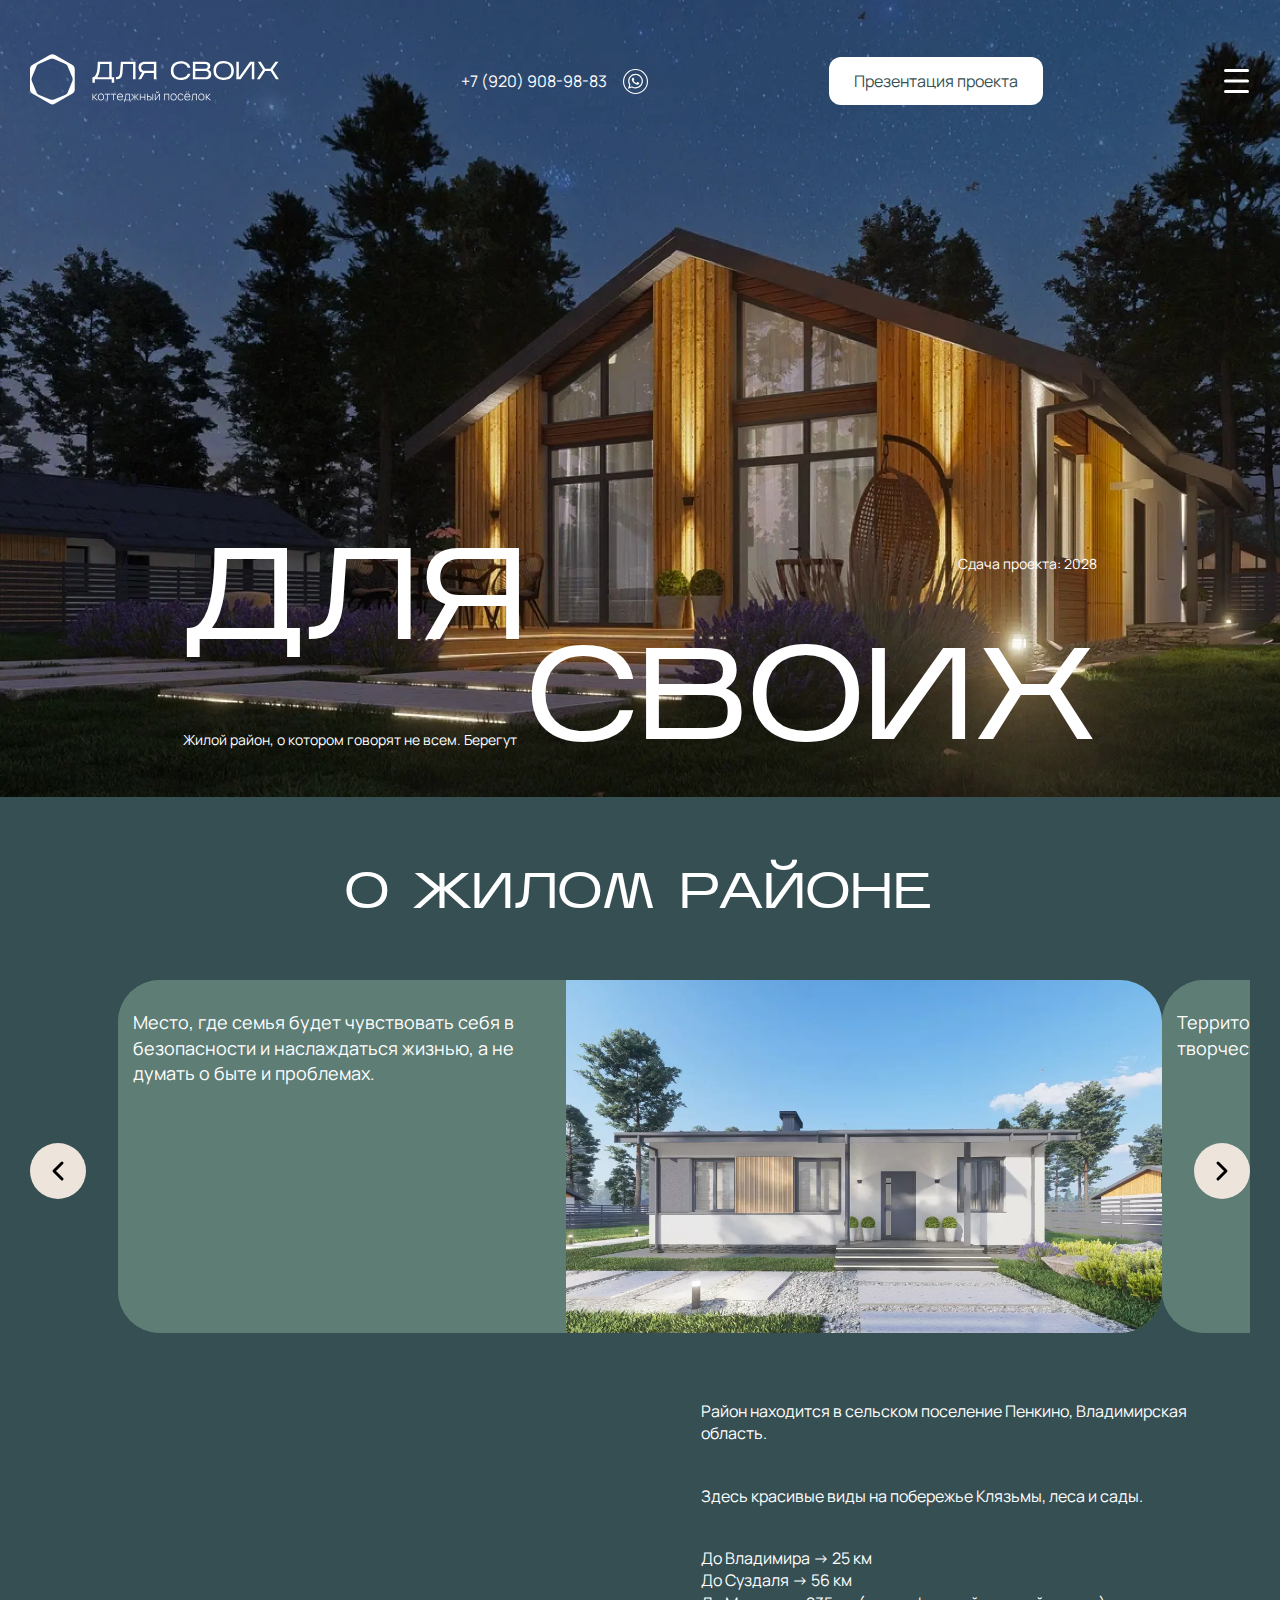
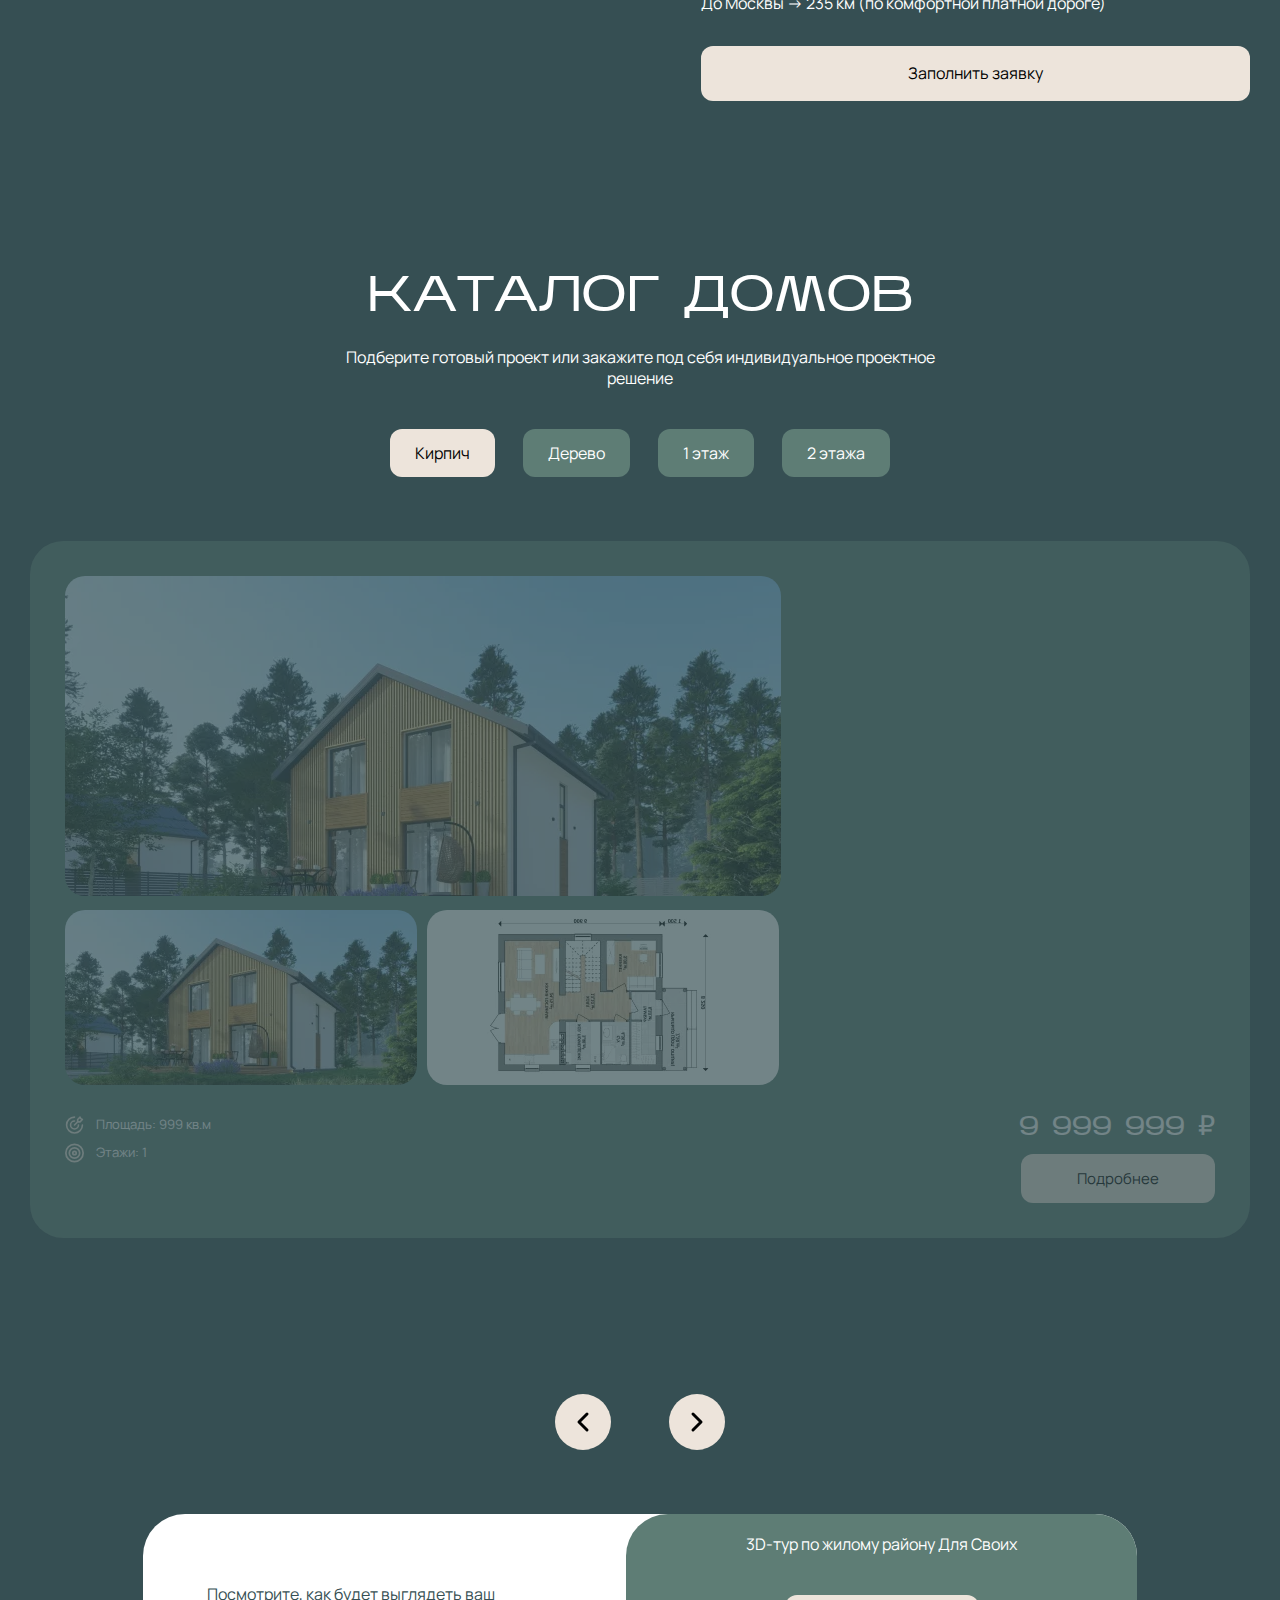
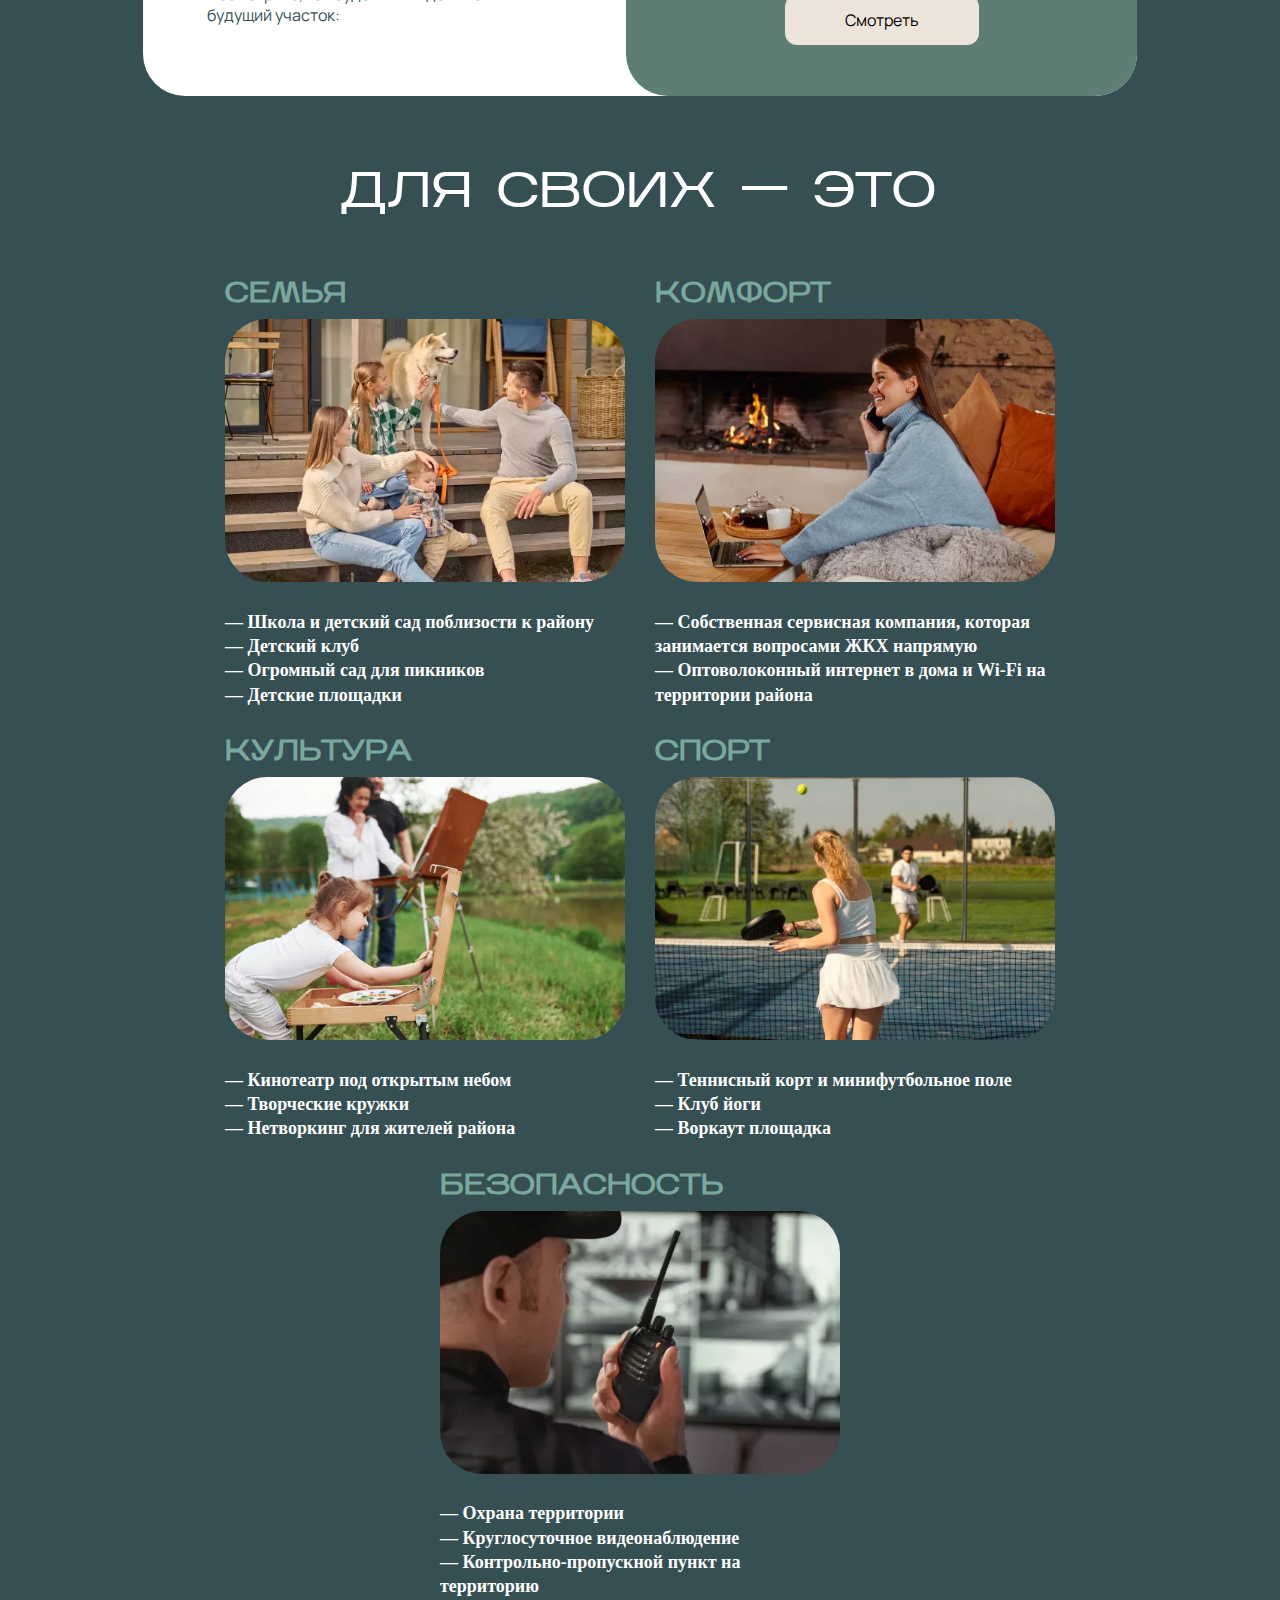
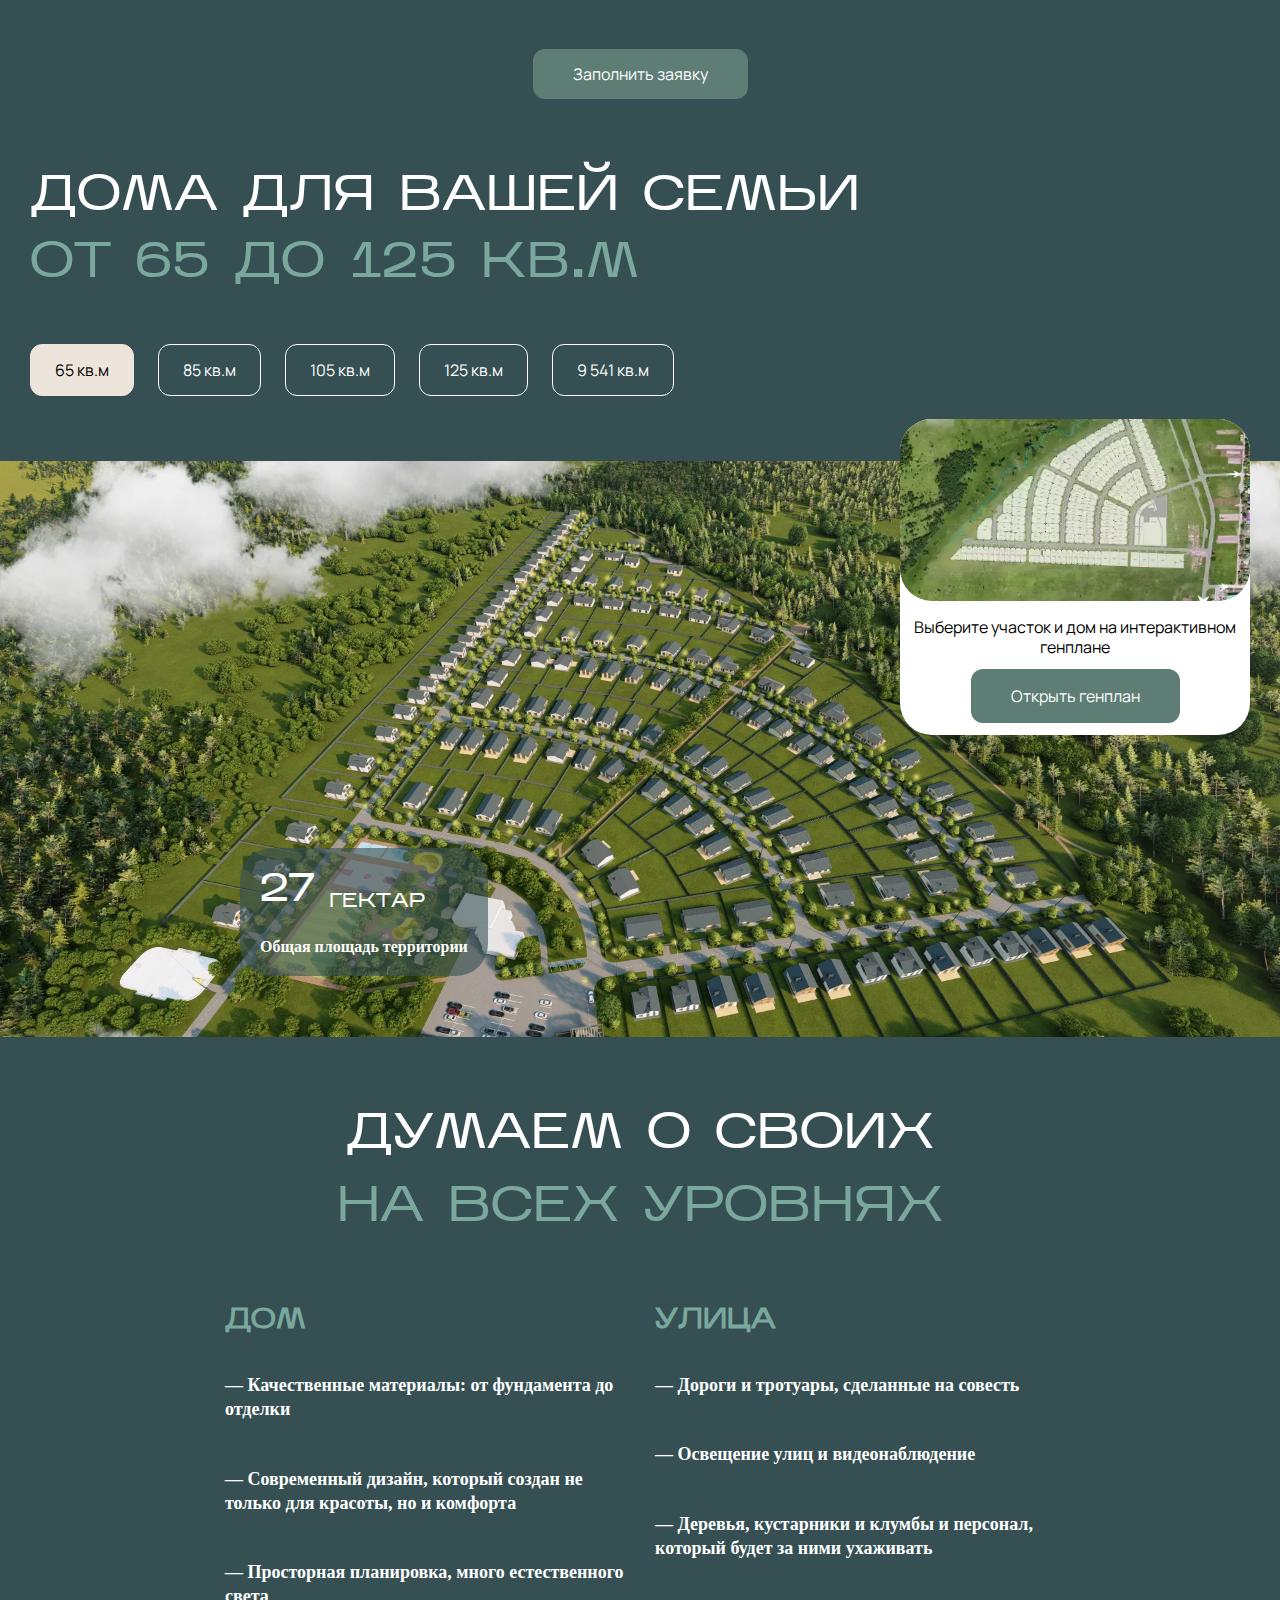
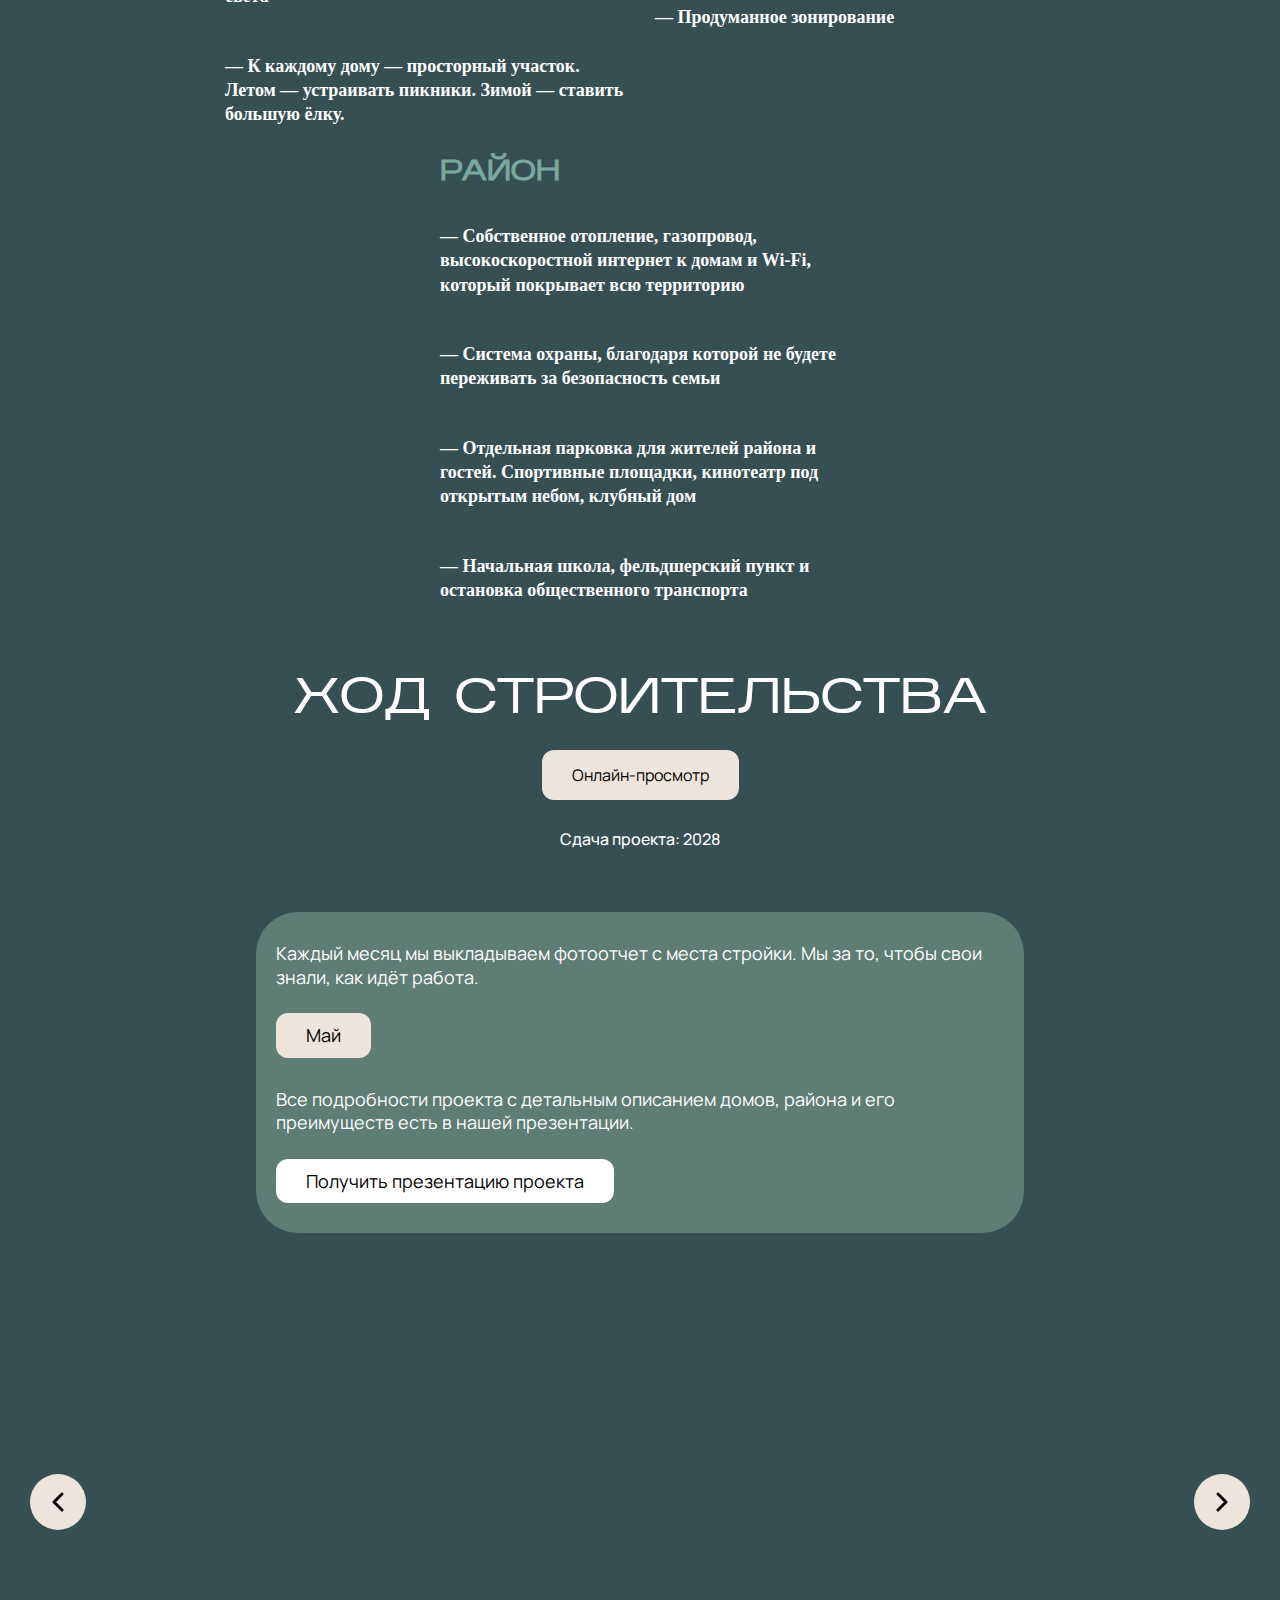
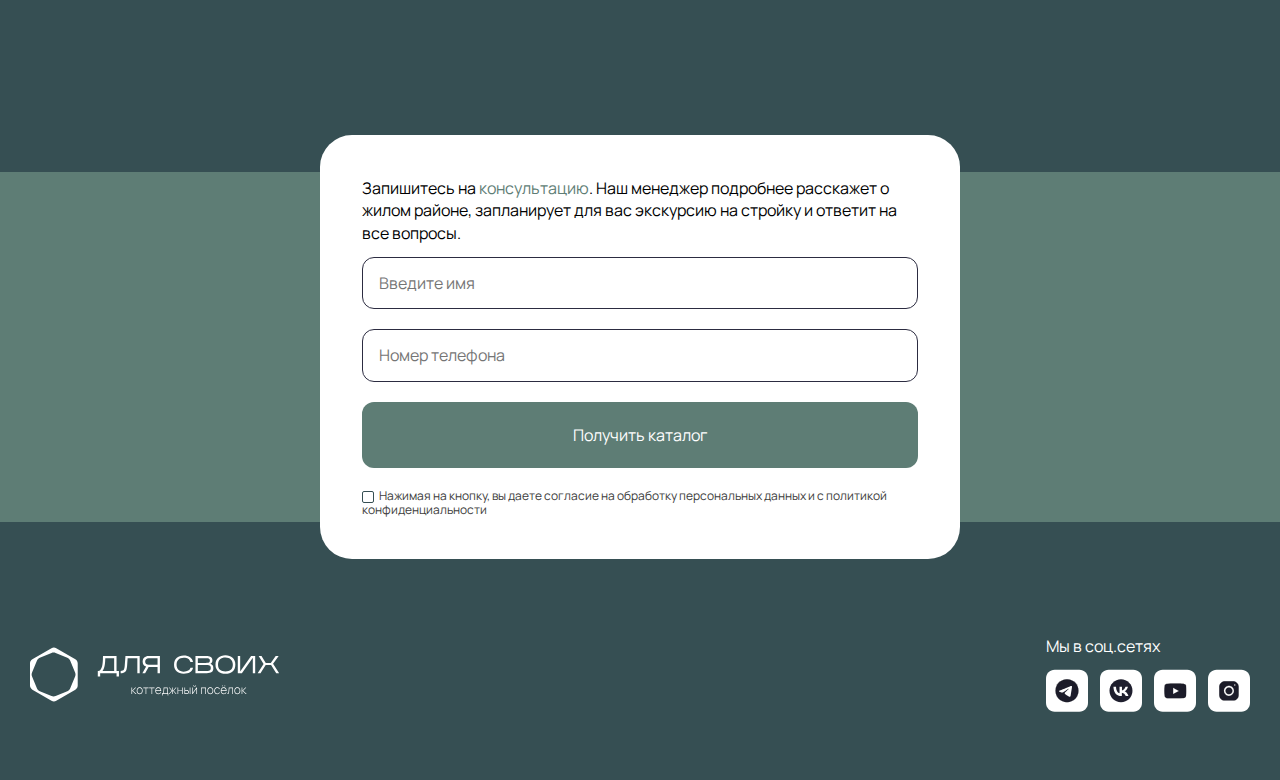
==== commit 58038622: "fix v2" ====
--- a/index.html
+++ b/index.html
@@ -7,11 +7,14 @@
         <link rel="stylesheet" href="https://cdn.jsdelivr.net/npm/swiper@11/swiper-bundle.min.css" />
         <link rel="stylesheet" href="./src/style/normalize.css" />
         <link rel="stylesheet" href="./src/style/style-index.css" />
-        <script defer src="https://api-maps.yandex.ru/2.1/?apikey=68f07c8e-e3bc-438c-bd02-7f7500cda14f&lang=ru_RU" type="text/javascript"></script>
+        <script defer src="https://api-maps.yandex.ru/2.1/?apikey=ваш API-ключ&lang=ru_RU" type="text/javascript"></script>
         <script defer src="https://cdn.jsdelivr.net/npm/swiper@11/swiper-bundle.min.js"></script>
+        <script defer src="https://unpkg.com/imask"></script>
         <script defer src="./src/js/main.js"></script>
     </head>
     <body>
+        <div><img src="https://mc.yandex.ru/watch/97400384" style="position: absolute; left: -9999px" alt="" /></div>
+        <div><img src="https://top-fwz1.mail.ru/counter?id=3519281;js=na" style="position: absolute; left: -9999px" alt="Top.Mail.Ru" /></div>
         <header class="header max-container">
             <div class="header__container container">
                 <div class="header__top">
@@ -35,13 +38,13 @@
                     </div>
                     <div class="header__nav nav">
                         <ul class="nav__list list">
-                            <li class="list__item">О жилом районе</li>
-                            <li class="list__item">Расположение</li>
-                            <li class="list__item">Каталог домов</li>
-                            <li class="list__item">Выбрать дом</li>
+                            <li class="list__item header__item header__item-1">О жилом районе</li>
+                            <li class="list__item header__item header__item-2">Расположение</li>
+                            <li class="list__item header__item header__item-3">Каталог домов</li>
+                            <li class="list__item header__item header__item-4">Выбрать дом</li>
                         </ul>
                         <div class="header__number">
-                            <span>+7 (888) 888-88-88</span>
+                            <span>+7 (920) 908-98-83</span>
                             <svg width="45" height="45" viewBox="0 0 45 45" fill="none" xmlns="http://www.w3.org/2000/svg">
                                 <path
                                     d="M31.973 12.3887C30.7411 11.1443 29.2738 10.1577 27.6566 9.48642C26.0395 8.8151 24.3048 8.4725 22.5538 8.4786C15.2174 8.4786 9.23802 14.4579 9.23802 21.7944C9.23802 24.1458 9.85611 26.4301 11.0117 28.4456L9.13052 35.3521L16.1848 33.4978C18.1331 34.5593 20.3233 35.1237 22.5538 35.1237C29.8903 35.1237 35.8697 29.1443 35.8697 21.8078C35.8697 18.2471 34.4857 14.9014 31.973 12.3887ZM22.5538 32.8663C20.5652 32.8663 18.6169 32.3288 16.9104 31.3211L16.5073 31.0792L12.315 32.181L13.4303 28.0962L13.1615 27.6797C12.0567 25.9154 11.47 23.8761 11.4685 21.7944C11.4685 15.6941 16.4401 10.7225 22.5404 10.7225C25.4965 10.7225 28.2779 11.8781 30.3606 13.9742C31.3918 15.0007 32.2091 16.2217 32.7649 17.5664C33.3208 18.9111 33.6043 20.3528 33.5988 21.8078C33.6257 27.9081 28.6541 32.8663 22.5538 32.8663ZM28.6272 24.5893C28.2913 24.428 26.652 23.6218 26.3564 23.5009C26.0474 23.3934 25.8324 23.3396 25.604 23.6621C25.3756 23.998 24.744 24.7505 24.5559 24.9655C24.3678 25.1939 24.1662 25.2208 23.8303 25.0461C23.4944 24.8849 22.4195 24.5221 21.1564 23.3934C20.1621 22.5066 19.5037 21.4182 19.3021 21.0823C19.114 20.7463 19.2753 20.5717 19.4499 20.397C19.5977 20.2492 19.7859 20.0073 19.9471 19.8192C20.1083 19.6311 20.1755 19.4833 20.283 19.2683C20.3905 19.0399 20.3368 18.8518 20.2562 18.6905C20.1755 18.5293 19.5037 16.89 19.235 16.2182C18.9662 15.5732 18.6841 15.6538 18.4825 15.6404H17.8375C17.6091 15.6404 17.2598 15.721 16.9507 16.0569C16.6551 16.3928 15.7952 17.199 15.7952 18.8383C15.7952 20.4776 16.991 22.0631 17.1523 22.2781C17.3135 22.5066 19.5037 25.8657 22.836 27.3035C23.6288 27.6528 24.2469 27.8544 24.7306 28.0022C25.5234 28.2575 26.2489 28.2172 26.8267 28.1366C27.4717 28.0425 28.8019 27.3304 29.0707 26.551C29.3528 25.7717 29.3528 25.1133 29.2588 24.9655C29.1647 24.8177 28.9632 24.7505 28.6272 24.5893Z"
@@ -50,10 +53,10 @@
                                 <circle cx="22.5" cy="22.5" r="21.5" stroke="white" stroke-width="2" />
                             </svg>
                         </div>
-                        <button class="header__button button-reset">Презентация проекта</button>
+                        <a class="header__button button-reset" href="./src/file/Буклет Для своих_compressed.pdf">Презентация проекта</a>
                     </div>
                     <div class="header__number">
-                        <span>+7 (888) 888-88-88</span>
+                        <span>+7 (920) 908-98-83</span>
                         <svg width="45" height="45" viewBox="0 0 45 45" fill="none" xmlns="http://www.w3.org/2000/svg">
                             <path
                                 d="M31.973 12.3887C30.7411 11.1443 29.2738 10.1577 27.6566 9.48642C26.0395 8.8151 24.3048 8.4725 22.5538 8.4786C15.2174 8.4786 9.23802 14.4579 9.23802 21.7944C9.23802 24.1458 9.85611 26.4301 11.0117 28.4456L9.13052 35.3521L16.1848 33.4978C18.1331 34.5593 20.3233 35.1237 22.5538 35.1237C29.8903 35.1237 35.8697 29.1443 35.8697 21.8078C35.8697 18.2471 34.4857 14.9014 31.973 12.3887ZM22.5538 32.8663C20.5652 32.8663 18.6169 32.3288 16.9104 31.3211L16.5073 31.0792L12.315 32.181L13.4303 28.0962L13.1615 27.6797C12.0567 25.9154 11.47 23.8761 11.4685 21.7944C11.4685 15.6941 16.4401 10.7225 22.5404 10.7225C25.4965 10.7225 28.2779 11.8781 30.3606 13.9742C31.3918 15.0007 32.2091 16.2217 32.7649 17.5664C33.3208 18.9111 33.6043 20.3528 33.5988 21.8078C33.6257 27.9081 28.6541 32.8663 22.5538 32.8663ZM28.6272 24.5893C28.2913 24.428 26.652 23.6218 26.3564 23.5009C26.0474 23.3934 25.8324 23.3396 25.604 23.6621C25.3756 23.998 24.744 24.7505 24.5559 24.9655C24.3678 25.1939 24.1662 25.2208 23.8303 25.0461C23.4944 24.8849 22.4195 24.5221 21.1564 23.3934C20.1621 22.5066 19.5037 21.4182 19.3021 21.0823C19.114 20.7463 19.2753 20.5717 19.4499 20.397C19.5977 20.2492 19.7859 20.0073 19.9471 19.8192C20.1083 19.6311 20.1755 19.4833 20.283 19.2683C20.3905 19.0399 20.3368 18.8518 20.2562 18.6905C20.1755 18.5293 19.5037 16.89 19.235 16.2182C18.9662 15.5732 18.6841 15.6538 18.4825 15.6404H17.8375C17.6091 15.6404 17.2598 15.721 16.9507 16.0569C16.6551 16.3928 15.7952 17.199 15.7952 18.8383C15.7952 20.4776 16.991 22.0631 17.1523 22.2781C17.3135 22.5066 19.5037 25.8657 22.836 27.3035C23.6288 27.6528 24.2469 27.8544 24.7306 28.0022C25.5234 28.2575 26.2489 28.2172 26.8267 28.1366C27.4717 28.0425 28.8019 27.3304 29.0707 26.551C29.3528 25.7717 29.3528 25.1133 29.2588 24.9655C29.1647 24.8177 28.9632 24.7505 28.6272 24.5893Z"
@@ -62,7 +65,7 @@
                             <circle cx="22.5" cy="22.5" r="21.5" stroke="white" stroke-width="2" />
                         </svg>
                     </div>
-                    <button class="header__button button-reset">Презентация проекта</button>
+                    <a class="header__button button-reset" href="./src/file/Буклет Для своих_compressed.pdf">Презентация проекта</a>
                     <button class="header__burger burger button-reset">
                         <span class="burger__line"></span>
                         <span class="burger__line"></span>
@@ -75,14 +78,14 @@
                         <p class="header__text">Жилой район, о котором говорят не всем. Берегут</p>
                     </div>
                     <div class="header__wrap header__wrap-2">
-                        <p class="header__text">Сдача проекта: X</p>
+                        <p class="header__text">Сдача проекта: 2028</p>
                         <h2 class="header__title">Своих</h2>
                     </div>
                 </div>
             </div>
         </header>
         <main>
-            <section class="about max-container">
+            <section class="about max-container" id="about">
                 <div class="about__container container">
                     <h2 class="about__title">О жилом районе</h2>
                     <div class="about__swiper swiper">
@@ -91,11 +94,22 @@
                                 <p class="slide__text p-reset">
                                     Место, где семья будет чувствовать себя в безопасности и наслаждаться жизнью, а не думать о быте и проблемах. 
                                 </p>
-                                <img class="slide__img" src="./src/img/slide1.jpg" alt="" />
-                            </div>
-                            <div class="swiper-slide">Slide 2</div>
-                            <div class="swiper-slide">Slide 3</div>
-                            <div class="swiper-slide">Slide 4</div>
+                                <img class="slide__img" src="./src/img/slide1.webp" alt="" loading="lazy" />
+                            </div>
+                            <div class="swiper-slide">
+                                <p class="slide__text p-reset">Территория с садом и лесами, спортивными и творческими активностями.</p>
+                                <img class="slide__img" src="./src/img/slide2.webp" alt="" loading="lazy" />
+                            </div>
+                            <div class="swiper-slide">
+                                <p class="slide__text p-reset">Дома, которые станут центром силы для всех родственников и друзей.</p>
+                                <img class="slide__img" src="./src/img/slide3.webp" alt="" loading="lazy" />
+                            </div>
+                            <div class="swiper-slide">
+                                <p class="slide__text p-reset">
+                                    Другими словами: здесь будет настолько хорошо, что этим захочется делиться. Но только с самыми близкими.
+                                </p>
+                                <img class="slide__img" src="./src/img/slide4.webp" alt="" loading="lazy" />
+                            </div>
                         </div>
                         <div class="swiper-pagination"></div>
                         <div class="swiper-button-prev">
@@ -117,9 +131,9 @@
                             <p class="p-reset about__text">
                                 <span class="about__text-line"> Район находится в сельском поселение Пенкино, Владимирская область.</span>
                                 <span class="about__text-line"> Здесь красивые виды на побережье Клязьмы, леса и сады. </span>
-                                <span class="about__text-line">До Владимира → 38 км </span>
-                                <span class="about__text-line"> До Суздаля → 60 км</span>
-                                <span class="about__text-line"> До Москвы → 240 км (по комфортной платной дороге) </span>
+                                <span class="about__text-line">До Владимира → 25 км </span>
+                                <span class="about__text-line"> До Суздаля → 56 км</span>
+                                <span class="about__text-line"> До Москвы → 235 км (по комфортной платной дороге) </span>
                             </p>
                             <button class="about__button button-reset">Заполнить заявку</button>
                         </div>
@@ -142,10 +156,10 @@
                         <div class="swiper-wrapper">
                             <div class="swiper-slide slide">
                                 <div class="slide__imgs">
-                                    <img src="./src/img/catalog1.jpg" alt="" />
+                                    <img src="./src/img/catalog1.webp" alt="" loading="lazy" />
                                     <div class="imgs__wrap">
-                                        <img src="./src/img/catalog2.jpg" alt="" />
-                                        <img src="./src/img/catalog3.jpg" alt="" />
+                                        <img src="./src/img/catalog2.webp" alt="" loading="lazy" />
+                                        <img src="./src/img/catalog3.webp" alt="" loading="lazy" />
                                     </div>
                                 </div>
                                 <div class="slide__wrap">
@@ -197,10 +211,10 @@
                             </div>
                             <div class="swiper-slide slide">
                                 <div class="slide__imgs">
-                                    <img src="./src/img/catalog1.jpg" alt="" />
+                                    <img src="./src/img/catalog1.webp" alt="" loading="lazy" />
                                     <div class="imgs__wrap">
-                                        <img src="./src/img/catalog2.jpg" alt="" />
-                                        <img src="./src/img/catalog3.jpg" alt="" />
+                                        <img src="./src/img/catalog2.webp" alt="" loading="lazy" />
+                                        <img src="./src/img/catalog3.webp" alt="" loading="lazy" />
                                     </div>
                                 </div>
                                 <div class="slide__wrap">
@@ -252,10 +266,10 @@
                             </div>
                             <div class="swiper-slide slide">
                                 <div class="slide__imgs">
-                                    <img src="./src/img/catalog1.jpg" alt="" />
+                                    <img src="./src/img/catalog1.webp" alt="" loading="lazy" />
                                     <div class="imgs__wrap">
-                                        <img src="./src/img/catalog2.jpg" alt="" />
-                                        <img src="./src/img/catalog3.jpg" alt="" />
+                                        <img src="./src/img/catalog2.webp" alt="" loading="lazy" />
+                                        <img src="./src/img/catalog3.webp" alt="" loading="lazy" />
                                     </div>
                                 </div>
                                 <div class="slide__wrap">
@@ -307,10 +321,10 @@
                             </div>
                             <div class="swiper-slide slide">
                                 <div class="slide__imgs">
-                                    <img src="./src/img/catalog1.jpg" alt="" />
+                                    <img src="./src/img/catalog1.webp" alt="" loading="lazy" />
                                     <div class="imgs__wrap">
-                                        <img src="./src/img/catalog2.jpg" alt="" />
-                                        <img src="./src/img/catalog3.jpg" alt="" />
+                                        <img src="./src/img/catalog2.webp" alt="" loading="lazy" />
+                                        <img src="./src/img/catalog3.webp" alt="" loading="lazy" />
                                     </div>
                                 </div>
                                 <div class="slide__wrap">
@@ -378,10 +392,10 @@
                         <div class="swiper-wrapper">
                             <div class="swiper-slide slide">
                                 <div class="slide__imgs">
-                                    <img src="./src/img/catalog1.jpg" alt="" />
+                                    <img src="./src/img/catalog1.webp" alt="" loading="lazy" />
                                     <div class="imgs__wrap">
-                                        <img src="./src/img/catalog2.jpg" alt="" />
-                                        <img src="./src/img/catalog3.jpg" alt="" />
+                                        <img src="./src/img/catalog2.webp" alt="" loading="lazy" />
+                                        <img src="./src/img/catalog3.webp" alt="" loading="lazy" />
                                     </div>
                                 </div>
                                 <div class="slide__wrap">
@@ -433,10 +447,10 @@
                             </div>
                             <div class="swiper-slide slide">
                                 <div class="slide__imgs">
-                                    <img src="./src/img/catalog1.jpg" alt="" />
+                                    <img src="./src/img/catalog1.webp" alt="" loading="lazy" />
                                     <div class="imgs__wrap">
-                                        <img src="./src/img/catalog2.jpg" alt="" />
-                                        <img src="./src/img/catalog3.jpg" alt="" />
+                                        <img src="./src/img/catalog2.webp" alt="" loading="lazy" />
+                                        <img src="./src/img/catalog3.webp" alt="" loading="lazy" />
                                     </div>
                                 </div>
                                 <div class="slide__wrap">
@@ -488,10 +502,10 @@
                             </div>
                             <div class="swiper-slide slide">
                                 <div class="slide__imgs">
-                                    <img src="./src/img/catalog1.jpg" alt="" />
+                                    <img src="./src/img/catalog1.webp" alt="" loading="lazy" />
                                     <div class="imgs__wrap">
-                                        <img src="./src/img/catalog2.jpg" alt="" />
-                                        <img src="./src/img/catalog3.jpg" alt="" />
+                                        <img src="./src/img/catalog2.webp" alt="" loading="lazy" />
+                                        <img src="./src/img/catalog3.webp" alt="" loading="lazy" />
                                     </div>
                                 </div>
                                 <div class="slide__wrap">
@@ -543,10 +557,10 @@
                             </div>
                             <div class="swiper-slide slide">
                                 <div class="slide__imgs">
-                                    <img src="./src/img/catalog1.jpg" alt="" />
+                                    <img src="./src/img/catalog1.webp" alt="" loading="lazy" />
                                     <div class="imgs__wrap">
-                                        <img src="./src/img/catalog2.jpg" alt="" />
-                                        <img src="./src/img/catalog3.jpg" alt="" />
+                                        <img src="./src/img/catalog2.webp" alt="" loading="lazy" />
+                                        <img src="./src/img/catalog3.webp" alt="" loading="lazy" />
                                     </div>
                                 </div>
                                 <div class="slide__wrap">
@@ -614,10 +628,10 @@
                         <div class="swiper-wrapper">
                             <div class="swiper-slide slide">
                                 <div class="slide__imgs">
-                                    <img src="./src/img/catalog1.jpg" alt="" />
+                                    <img src="./src/img/catalog1.webp" alt="" loading="lazy" />
                                     <div class="imgs__wrap">
-                                        <img src="./src/img/catalog2.jpg" alt="" />
-                                        <img src="./src/img/catalog3.jpg" alt="" />
+                                        <img src="./src/img/catalog2.webp" alt="" loading="lazy" />
+                                        <img src="./src/img/catalog3.webp" alt="" loading="lazy" />
                                     </div>
                                 </div>
                                 <div class="slide__wrap">
@@ -669,10 +683,10 @@
                             </div>
                             <div class="swiper-slide slide">
                                 <div class="slide__imgs">
-                                    <img src="./src/img/catalog1.jpg" alt="" />
+                                    <img src="./src/img/catalog1.webp" alt="" loading="lazy" />
                                     <div class="imgs__wrap">
-                                        <img src="./src/img/catalog2.jpg" alt="" />
-                                        <img src="./src/img/catalog3.jpg" alt="" />
+                                        <img src="./src/img/catalog2.webp" alt="" loading="lazy" />
+                                        <img src="./src/img/catalog3.webp" alt="" loading="lazy" />
                                     </div>
                                 </div>
                                 <div class="slide__wrap">
@@ -724,10 +738,10 @@
                             </div>
                             <div class="swiper-slide slide">
                                 <div class="slide__imgs">
-                                    <img src="./src/img/catalog1.jpg" alt="" />
+                                    <img src="./src/img/catalog1.webp" alt="" loading="lazy" />
                                     <div class="imgs__wrap">
-                                        <img src="./src/img/catalog2.jpg" alt="" />
-                                        <img src="./src/img/catalog3.jpg" alt="" />
+                                        <img src="./src/img/catalog2.webp" alt="" loading="lazy" />
+                                        <img src="./src/img/catalog3.webp" alt="" loading="lazy" />
                                     </div>
                                 </div>
                                 <div class="slide__wrap">
@@ -779,10 +793,10 @@
                             </div>
                             <div class="swiper-slide slide">
                                 <div class="slide__imgs">
-                                    <img src="./src/img/catalog1.jpg" alt="" />
+                                    <img src="./src/img/catalog1.webp" alt="" loading="lazy" />
                                     <div class="imgs__wrap">
-                                        <img src="./src/img/catalog2.jpg" alt="" />
-                                        <img src="./src/img/catalog3.jpg" alt="" />
+                                        <img src="./src/img/catalog2.webp" alt="" loading="lazy" />
+                                        <img src="./src/img/catalog3.webp" alt="" loading="lazy" />
                                     </div>
                                 </div>
                                 <div class="slide__wrap">
@@ -850,10 +864,10 @@
                         <div class="swiper-wrapper">
                             <div class="swiper-slide slide">
                                 <div class="slide__imgs">
-                                    <img src="./src/img/catalog1.jpg" alt="" />
+                                    <img src="./src/img/catalog1.webp" alt="" loading="lazy" />
                                     <div class="imgs__wrap">
-                                        <img src="./src/img/catalog2.jpg" alt="" />
-                                        <img src="./src/img/catalog3.jpg" alt="" />
+                                        <img src="./src/img/catalog2.webp" alt="" loading="lazy" />
+                                        <img src="./src/img/catalog3.webp" alt="" loading="lazy" />
                                     </div>
                                 </div>
                                 <div class="slide__wrap">
@@ -905,10 +919,10 @@
                             </div>
                             <div class="swiper-slide slide">
                                 <div class="slide__imgs">
-                                    <img src="./src/img/catalog1.jpg" alt="" />
+                                    <img src="./src/img/catalog1.webp" alt="" loading="lazy" />
                                     <div class="imgs__wrap">
-                                        <img src="./src/img/catalog2.jpg" alt="" />
-                                        <img src="./src/img/catalog3.jpg" alt="" />
+                                        <img src="./src/img/catalog2.webp" alt="" loading="lazy" />
+                                        <img src="./src/img/catalog3.webp" alt="" loading="lazy" />
                                     </div>
                                 </div>
                                 <div class="slide__wrap">
@@ -927,6 +941,7 @@
                                         </p>
                                         <p class="slide__text p-reset">
                                             <svg width="22" height="22" viewBox="0 0 22 22" fill="none" xmlns="http://www.w3.org/2000/svg">
+                                                none !important;
                                                 <path
                                                     d="M11 21C16.5228 21 21 16.5228 21 11C21 5.47715 16.5228 1 11 1C5.47715 1 1 5.47715 1 11C1 16.5228 5.47715 21 11 21Z"
                                                     stroke="#EDE4DB"
@@ -960,10 +975,10 @@
                             </div>
                             <div class="swiper-slide slide">
                                 <div class="slide__imgs">
-                                    <img src="./src/img/catalog1.jpg" alt="" />
+                                    <img src="./src/img/catalog1.webp" alt="" loading="lazy" />
                                     <div class="imgs__wrap">
-                                        <img src="./src/img/catalog2.jpg" alt="" />
-                                        <img src="./src/img/catalog3.jpg" alt="" />
+                                        <img src="./src/img/catalog2.webp" alt="" loading="lazy" />
+                                        <img src="./src/img/catalog3.webp" alt="" loading="lazy" />
                                     </div>
                                 </div>
                                 <div class="slide__wrap">
@@ -1015,10 +1030,10 @@
                             </div>
                             <div class="swiper-slide slide">
                                 <div class="slide__imgs">
-                                    <img src="./src/img/catalog1.jpg" alt="" />
+                                    <img src="./src/img/catalog1.webp" alt="" loading="lazy" />
                                     <div class="imgs__wrap">
-                                        <img src="./src/img/catalog2.jpg" alt="" />
-                                        <img src="./src/img/catalog3.jpg" alt="" />
+                                        <img src="./src/img/catalog2.webp" alt="" loading="lazy" />
+                                        <img src="./src/img/catalog3.webp" alt="" loading="lazy" />
                                     </div>
                                 </div>
                                 <div class="slide__wrap">
@@ -1086,7 +1101,7 @@
                         <p class="tour__text">Посмотрите, как будет выглядеть ваш будущий участок:</p>
                         <div class="tour__wrap">
                             <p class="tour__text">3D-тур по жилому району Для Своих</p>
-                            <button class="tour__button button-reset">Смотреть</button>
+                            <a class="tour__button button-reset" href="https://vrcity.pro/gallery/vskstroy/tour.html">Смотреть</a>
                         </div>
                     </div>
                 </div>
@@ -1097,7 +1112,7 @@
                     <div class="characteristics__cards">
                         <div class="characteristics__card card">
                             <h3 class="card__title">Семья</h3>
-                            <img src="./src/img/characteristics1.jpg" alt="" class="card__img" />
+                            <img src="./src/img/characteristics1.webp" alt="" class="card__img" loading="lazy" />
                             <ul class="card__list list">
                                 <li class="list__item item">— Школа и детский сад поблизости к району</li>
                                 <li class="list__item item">— Детский клуб</li>
@@ -1107,7 +1122,7 @@
                         </div>
                         <div class="characteristics__card card">
                             <h3 class="card__title">комфорт</h3>
-                            <img src="./src/img/characteristics2.jpg" alt="" class="card__img" />
+                            <img src="./src/img/characteristics2.webp" alt="" class="card__img" loading="lazy" />
                             <ul class="card__list list">
                                 <li class="list__item item">— Собственная сервисная компания, которая занимается вопросами ЖКХ напрямую</li>
                                 <li class="list__item item">— Оптоволоконный интернет в дома и Wi-Fi на территории района</li>
@@ -1115,7 +1130,7 @@
                         </div>
                         <div class="characteristics__card card">
                             <h3 class="card__title">культура</h3>
-                            <img src="./src/img/characteristics3.jpg" alt="" class="card__img" />
+                            <img src="./src/img/characteristics3.webp" alt="" class="card__img" loading="lazy" />
                             <ul class="card__list list">
                                 <li class="list__item item">— Кинотеатр под открытым небом</li>
                                 <li class="list__item item">— Творческие кружки</li>
@@ -1124,7 +1139,7 @@
                         </div>
                         <div class="characteristics__card card">
                             <h3 class="card__title">Спорт</h3>
-                            <img src="./src/img/characteristics4.jpg" alt="" class="card__img" />
+                            <img src="./src/img/characteristics4.webp" alt="" class="card__img" loading="lazy" />
                             <ul class="card__list list">
                                 <li class="list__item item">— Теннисный корт и минифутбольное поле</li>
                                 <li class="list__item item">— Клуб йоги</li>
@@ -1133,7 +1148,7 @@
                         </div>
                         <div class="characteristics__card card">
                             <h3 class="card__title">безопасность</h3>
-                            <img src="./src/img/characteristics5.jpg" alt="" class="card__img" />
+                            <img src="./src/img/characteristics5.webp" alt="" class="card__img" loading="lazy" />
                             <ul class="card__list list">
                                 <li class="list__item item">— Охрана территории</li>
                                 <li class="list__item item">— Круглосуточное видеонаблюдение</li>
@@ -1160,15 +1175,15 @@
                         </div>
                     </div>
                     <aside class="homeForFamily__plan">
-                        <img src="./src/img/homeForFamily_plan.jpg" alt="" />
+                        <img src="./src/img/homeForFamily_plan.webp" alt="" />
                         <p class="homeForFamily__text p-reset">Выберите участок и дом на интерактивном генплане</p>
                         <button class="homeForFamily__button button-reset">Открыть генплан</button>
                     </aside>
                     <div class="homeForFamily__map">
                         <aside class="homeForFamily__info">
                             <p class="homeForFamily__size p-reset">
-                                <span class="homeForFamily__size-line">9999,99</span>
-                                <span class="homeForFamily__size-line">гектара</span>
+                                <span class="homeForFamily__size-line">27</span>
+                                <span class="homeForFamily__size-line">гектар</span>
                             </p>
                             <p class="homeForFamily_text p-reset">Общая площадь территории</p>
                         </aside>
@@ -1184,7 +1199,7 @@
                     <div class="pluses__cards">
                         <div class="pluses__card card">
                             <h3 class="card__title">Дом</h3>
-                            <img src="./src/img/pluses1.jpg" alt="" class="card__img" />
+                            <img src="./src/img/pluses1.webp" alt="" class="card__img" loading="lazy" />
                             <ul class="card__list list">
                                 <li class="list__item item">— Качественные материалы: от фундамента до отделки</li>
                                 <li class="list__item item">— Современный дизайн, который создан не только для красоты, но и комфорта</li>
@@ -1196,7 +1211,7 @@
                         </div>
                         <div class="pluses__card card">
                             <h3 class="card__title">Улица</h3>
-                            <img src="./src/img/pluses2.jpg" alt="" class="card__img" />
+                            <img src="./src/img/pluses2.webp" alt="" class="card__img" loading="lazy" />
                             <ul class="card__list list">
                                 <li class="list__item item">— Дороги и тротуары, сделанные на совесть</li>
                                 <li class="list__item item">— Освещение улиц и видеонаблюдение</li>
@@ -1206,7 +1221,7 @@
                         </div>
                         <div class="pluses__card card">
                             <h3 class="card__title">Район</h3>
-                            <img src="./src/img/pluses3.jpg" alt="" class="card__img" />
+                            <img src="./src/img/pluses3.webp" alt="" class="card__img" loading="lazy" />
                             <ul class="card__list list">
                                 <li class="list__item item">
                                     — Собственное отопление, газопровод, высокоскоростной интернет к домам и Wi-Fi, который покрывает всю территорию
@@ -1226,7 +1241,7 @@
                     <div class="building__wrap">
                         <h2 class="building__title">Ход строительства</h2>
                         <button class="building__button button-reset">Онлайн-просмотр</button>
-                        <p class="building__text p-reset">Сдача проекта: X</p>
+                        <p class="building__text p-reset">Сдача проекта: 2028</p>
                     </div>
                     <div class="building__card card">
                         <div class="card__content">
@@ -1237,17 +1252,73 @@
                             <p class="card__text p-reset">
                                 Все подробности проекта с детальным описанием домов, района и его преимуществ есть в нашей презентации.
                             </p>
-                            <button class="card__button button-reset">Получить презентацию проекта</button>
-                        </div>
-                        <img src="./src/img/building.jpg" alt="" />
+                            <a class="card__button button-reset" href="./src/file/Буклет Для своих_compressed.pdf"> Получить презентацию проекта </a>
+                        </div>
+                        <img src="./src/img/building.webp" alt="" loading="lazy" />
                     </div>
                     <div class="building__videos">
                         <div class="building__swiper swiper">
                             <div class="swiper-wrapper">
-                                <div class="swiper-slide"><img src="./src/img/video.jpg" class="building__video" /></div>
-                                <div class="swiper-slide"><img src="./src/img/video.jpg" class="building__video" /></div>
-                                <div class="swiper-slide"><img src="./src/img/video.jpg" class="building__video" /></div>
-                                <div class="swiper-slide"><img src="./src/img/video.jpg" class="building__video" /></div>
+                                <div class="swiper-slide">
+                                    <iframe
+                                        width="100%"
+                                        height="555"
+                                        src="https://www.youtube.com/embed/ftbCH9qLXTo?si=bC0TvIUrYmjR6nyt"
+                                        title="YouTube video player"
+                                        frameborder="0"
+                                        allow="accelerometer; autoplay; clipboard-write; encrypted-media; gyroscope; picture-in-picture; web-share"
+                                        referrerpolicy="strict-origin-when-cross-origin"
+                                        allowfullscreen
+                                    ></iframe>
+                                </div>
+                                <div class="swiper-slide">
+                                    <iframe
+                                        width="100%"
+                                        height="555"
+                                        src="https://www.youtube.com/embed/kqlUqqpfWAE?si=NMDK_3ZNgCAGMhmO"
+                                        title="YouTube video player"
+                                        frameborder="0"
+                                        allow="accelerometer; autoplay; clipboard-write; encrypted-media; gyroscope; picture-in-picture; web-share"
+                                        referrerpolicy="strict-origin-when-cross-origin"
+                                        allowfullscreen
+                                    ></iframe>
+                                </div>
+                                <div class="swiper-slide">
+                                    <iframe
+                                        width="100%"
+                                        height="555"
+                                        src="https://www.youtube.com/embed/3inJNdZRwLk?si=oN9F9z-g3NTrAzes"
+                                        title="YouTube video player"
+                                        frameborder="0"
+                                        allow="accelerometer; autoplay; clipboard-write; encrypted-media; gyroscope; picture-in-picture; web-share"
+                                        referrerpolicy="strict-origin-when-cross-origin"
+                                        allowfullscreen
+                                    ></iframe>
+                                </div>
+                                <div class="swiper-slide">
+                                    <iframe
+                                        width="100%"
+                                        height="555"
+                                        src="https://www.youtube.com/embed/78iOwhiycwA?si=awybqtUD2dPu7OdD"
+                                        title="YouTube video player"
+                                        frameborder="0"
+                                        allow="accelerometer; autoplay; clipboard-write; encrypted-media; gyroscope; picture-in-picture; web-share"
+                                        referrerpolicy="strict-origin-when-cross-origin"
+                                        allowfullscreen
+                                    ></iframe>
+                                </div>
+                                <div class="swiper-slide">
+                                    <iframe
+                                        width="100%"
+                                        height="555"
+                                        src="https://www.youtube.com/embed/htMSAlv5I3E?si=pBtuX1s6KxYjyjPS"
+                                        title="YouTube video player"
+                                        frameborder="0"
+                                        allow="accelerometer; autoplay; clipboard-write; encrypted-media; gyroscope; picture-in-picture; web-share"
+                                        referrerpolicy="strict-origin-when-cross-origin"
+                                        allowfullscreen
+                                    ></iframe>
+                                </div>
                             </div>
                             <div class="swiper-button-prev">
                                 <svg width="56" height="56" viewBox="0 0 56 56" fill="none" xmlns="http://www.w3.org/2000/svg">
@@ -1316,11 +1387,10 @@
                 </div>
                 <div class="footer__nav nav">
                     <ul class="nav__list list">
-                        <li class="list__item">Каталог</li>
-                        <li class="list__item">Галерея</li>
-                        <li class="list__item">Отзывы</li>
-                        <li class="list__item">Контакты</li>
-                        <li class="list__item">Условия оплаты</li>
+                        <li class="list__item footer__item footer__item-1">О жилом районе</li>
+                        <li class="list__item footer__item footer__item-2">Расположение</li>
+                        <li class="list__item footer__item footer__item-3">Каталог домов</li>
+                        <li class="list__item footer__item footer__item-4">Выбрать дом</li>
                     </ul>
                 </div>
                 <div class="footer__network">
@@ -1470,5 +1540,6 @@
                 </div>
             </div>
         </footer>
+        <script src="//cdn.callibri.ru/callibri.js" type="text/javascript" charset="utf-8" defer></script>
     </body>
 </html>
--- a/src/style/style-index.css
+++ b/src/style/style-index.css
@@ -62,7 +62,7 @@
 }
 
 .header {
-  background-image: url("../img/header_bg.jpg");
+  background-image: url("../img/header_bg.webp");
   background-size: cover;
 }
 .header__container {
@@ -142,6 +142,8 @@
   stroke: #929292;
 }
 .header__container .header__top .header__button {
+  display: inline-block;
+  text-decoration: none !important;
   background-color: #ffffff;
   border-radius: 12px;
   color: #364f53;
@@ -604,7 +606,8 @@
   margin-bottom: 40px;
 }
 .catalog__container .catalog__tour .tour__wrap .tour__button {
-  width: 230px;
+  text-decoration: none;
+  color: black;
   font-size: 18px;
   padding: 16px 72px;
   border-radius: 12px;
@@ -785,9 +788,10 @@
   background-color: #3b4a46;
 }
 .homeForFamily__container .homeForFamily__map {
-  background-image: url("../img/homeForFamily.jpg");
+  background-image: url("../img/homeForFamily.webp");
   min-height: 1440px;
   position: relative;
+  background-size: cover;
 }
 .homeForFamily__container .homeForFamily__map .homeForFamily__info {
   position: absolute;
@@ -944,6 +948,9 @@
   line-height: 130%;
 }
 .building__container .card__content .card__button {
+  display: inline-block;
+  text-decoration: none !important;
+  color: #000000;
   background-color: #ede4db;
   font-size: 18px;
   padding: 16px 48px;
@@ -1169,6 +1176,9 @@
   .max-container {
     margin-bottom: 100px;
   }
+  .header__container {
+    padding-top: 40px;
+  }
   .header__container .header__top {
     margin-bottom: 400px;
   }
@@ -1420,7 +1430,7 @@
     margin-left: 0;
     padding-left: 30px;
     padding-right: 30px;
-    padding-top: 40px;
+    padding-top: 30px;
   }
   .header__container .header__top .header__logo svg {
     width: 250px;
@@ -1644,7 +1654,7 @@
     flex-direction: column-reverse;
   }
   .building__container .card__content {
-    padding: 30px 20px 0px 30px;
+    padding: 30px 20px 0px 20px;
   }
   .building__container .card__content .card__text {
     font-size: 18px;
@@ -1652,6 +1662,9 @@
   .building__container .card__content .card__button {
     padding: 12px 30px;
     margin-bottom: 30px;
+  }
+  .building__container .building__videos .swiper-wrapper .swiper-slide iframe {
+    height: 400px;
   }
   .feedback {
     margin-bottom: 100px;
@@ -2008,6 +2021,10 @@
     padding: 12px;
     margin-bottom: 16px;
   }
+  .feedback__container .feedback__wrap .feedback__form .input-error .error-text {
+    bottom: 2px;
+    font-size: 12px;
+  }
   .feedback__container .feedback__wrap .feedback__form .feedback__button {
     font-size: 14px;
     padding: 12px 0;
@@ -2227,6 +2244,7 @@
     margin-bottom: 20px;
   }
   .homeForFamily__container .homeForFamily__plan {
+    margin: 0 auto;
     position: static;
     padding: 12px;
     margin-bottom: 20px;
@@ -2333,6 +2351,10 @@
     padding: 8px;
     margin-bottom: 10px;
   }
+  .feedback__container .feedback__wrap .feedback__form .input-error .error-text {
+    bottom: 2px;
+    font-size: 8px;
+  }
   .feedback__container .feedback__wrap .feedback__form .feedback__button {
     font-size: 14px;
     padding: 12px 0;
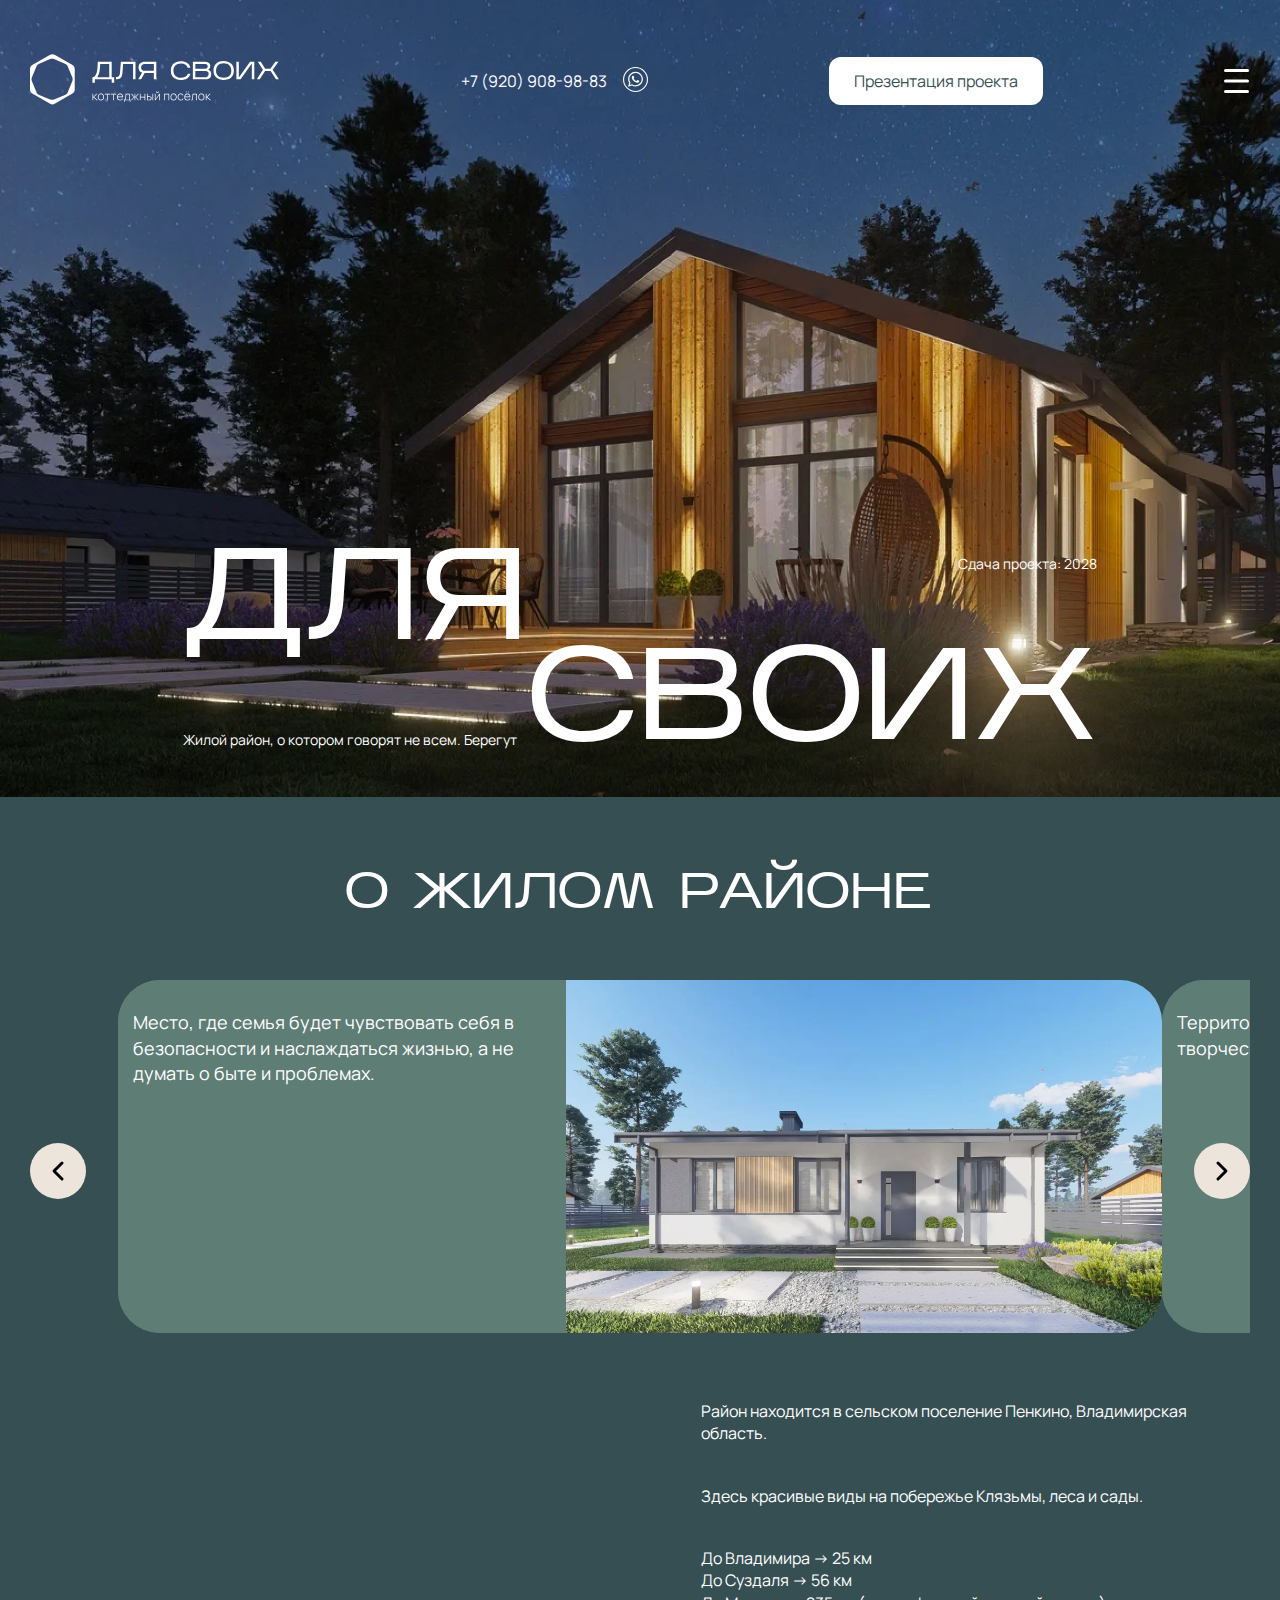
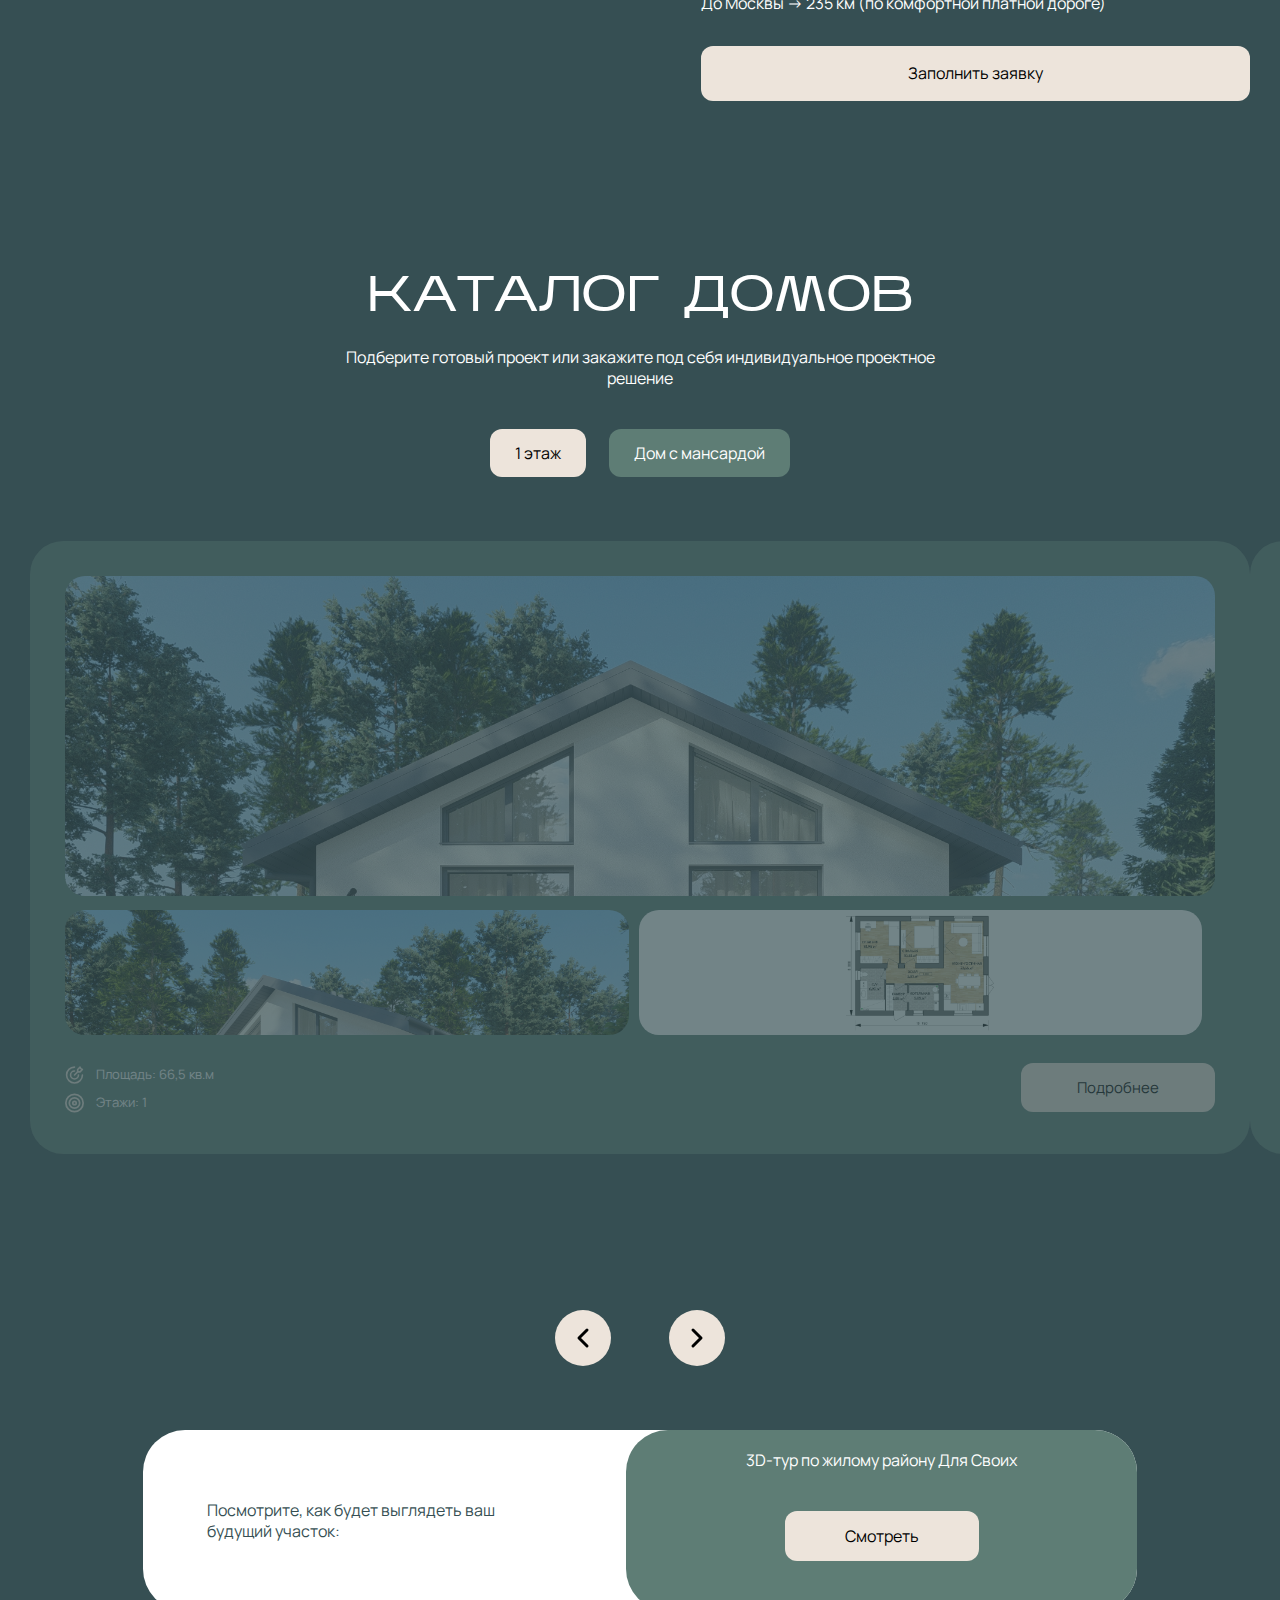
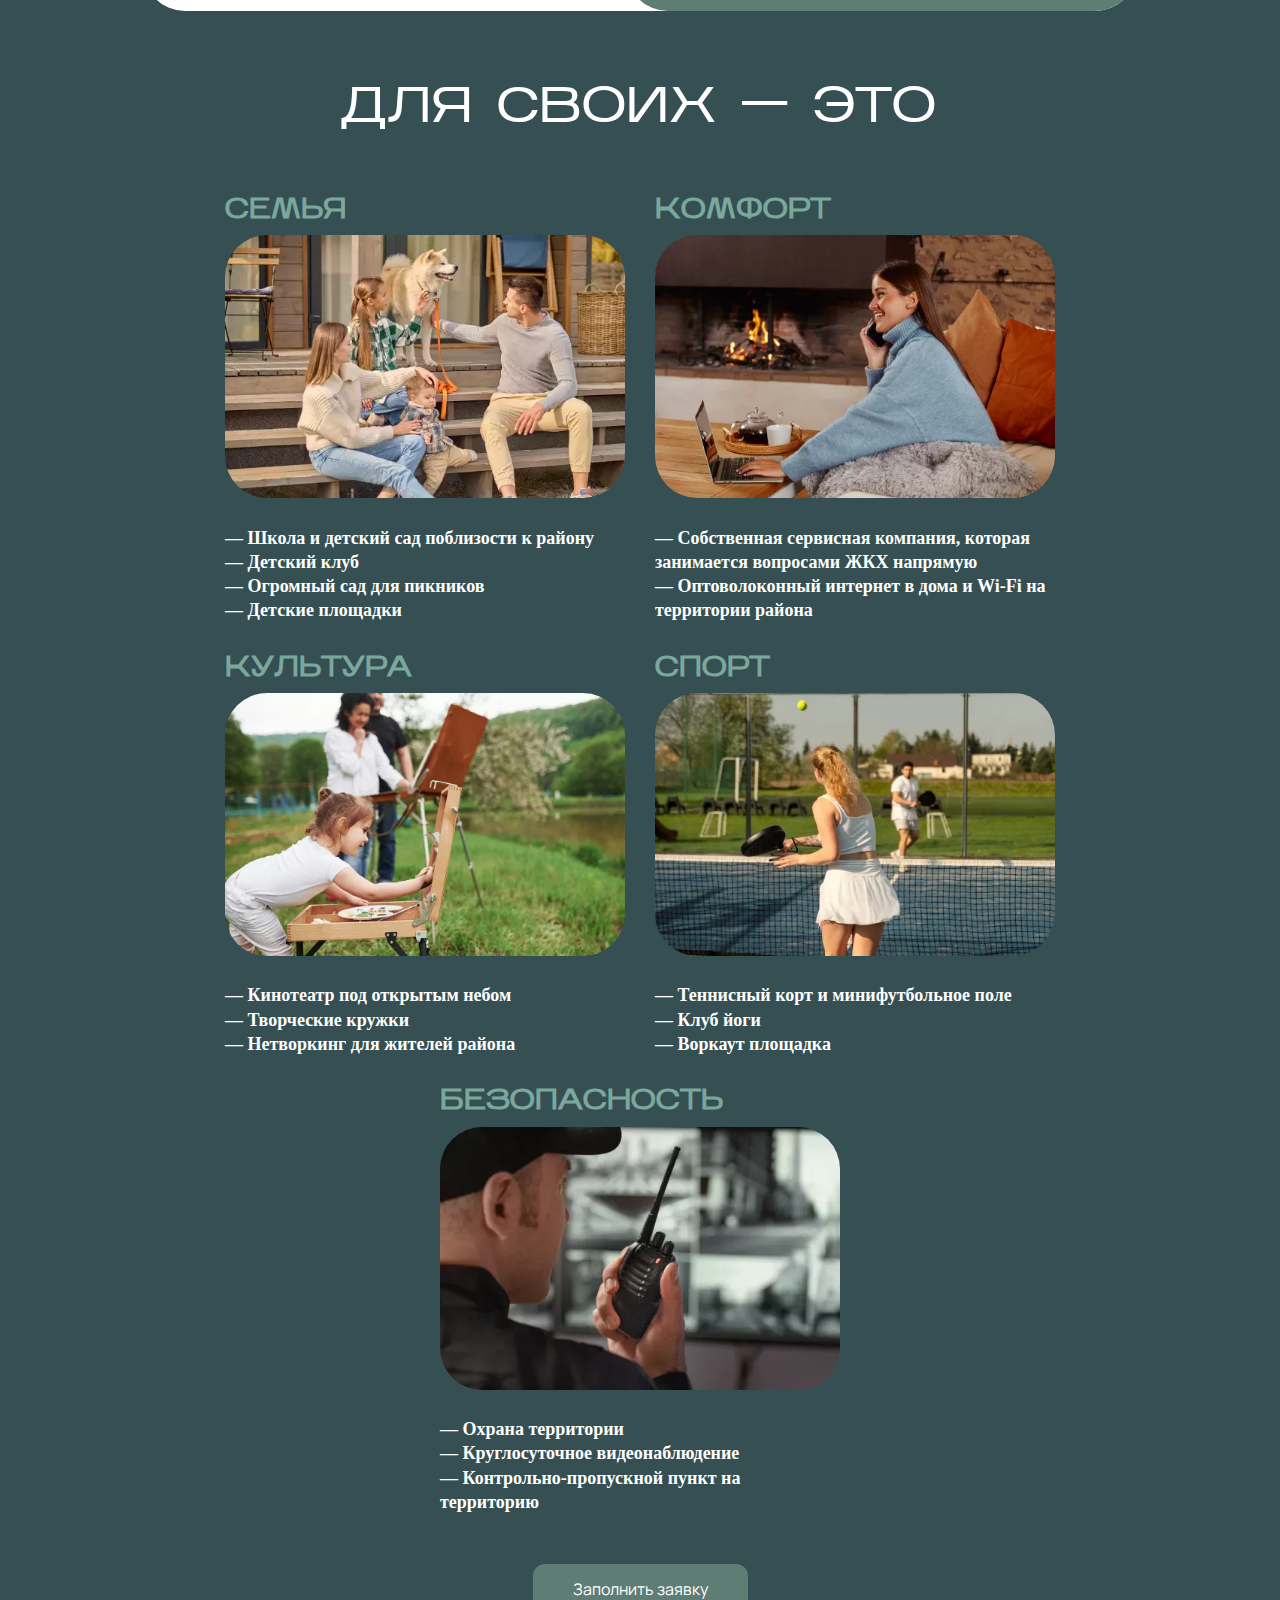
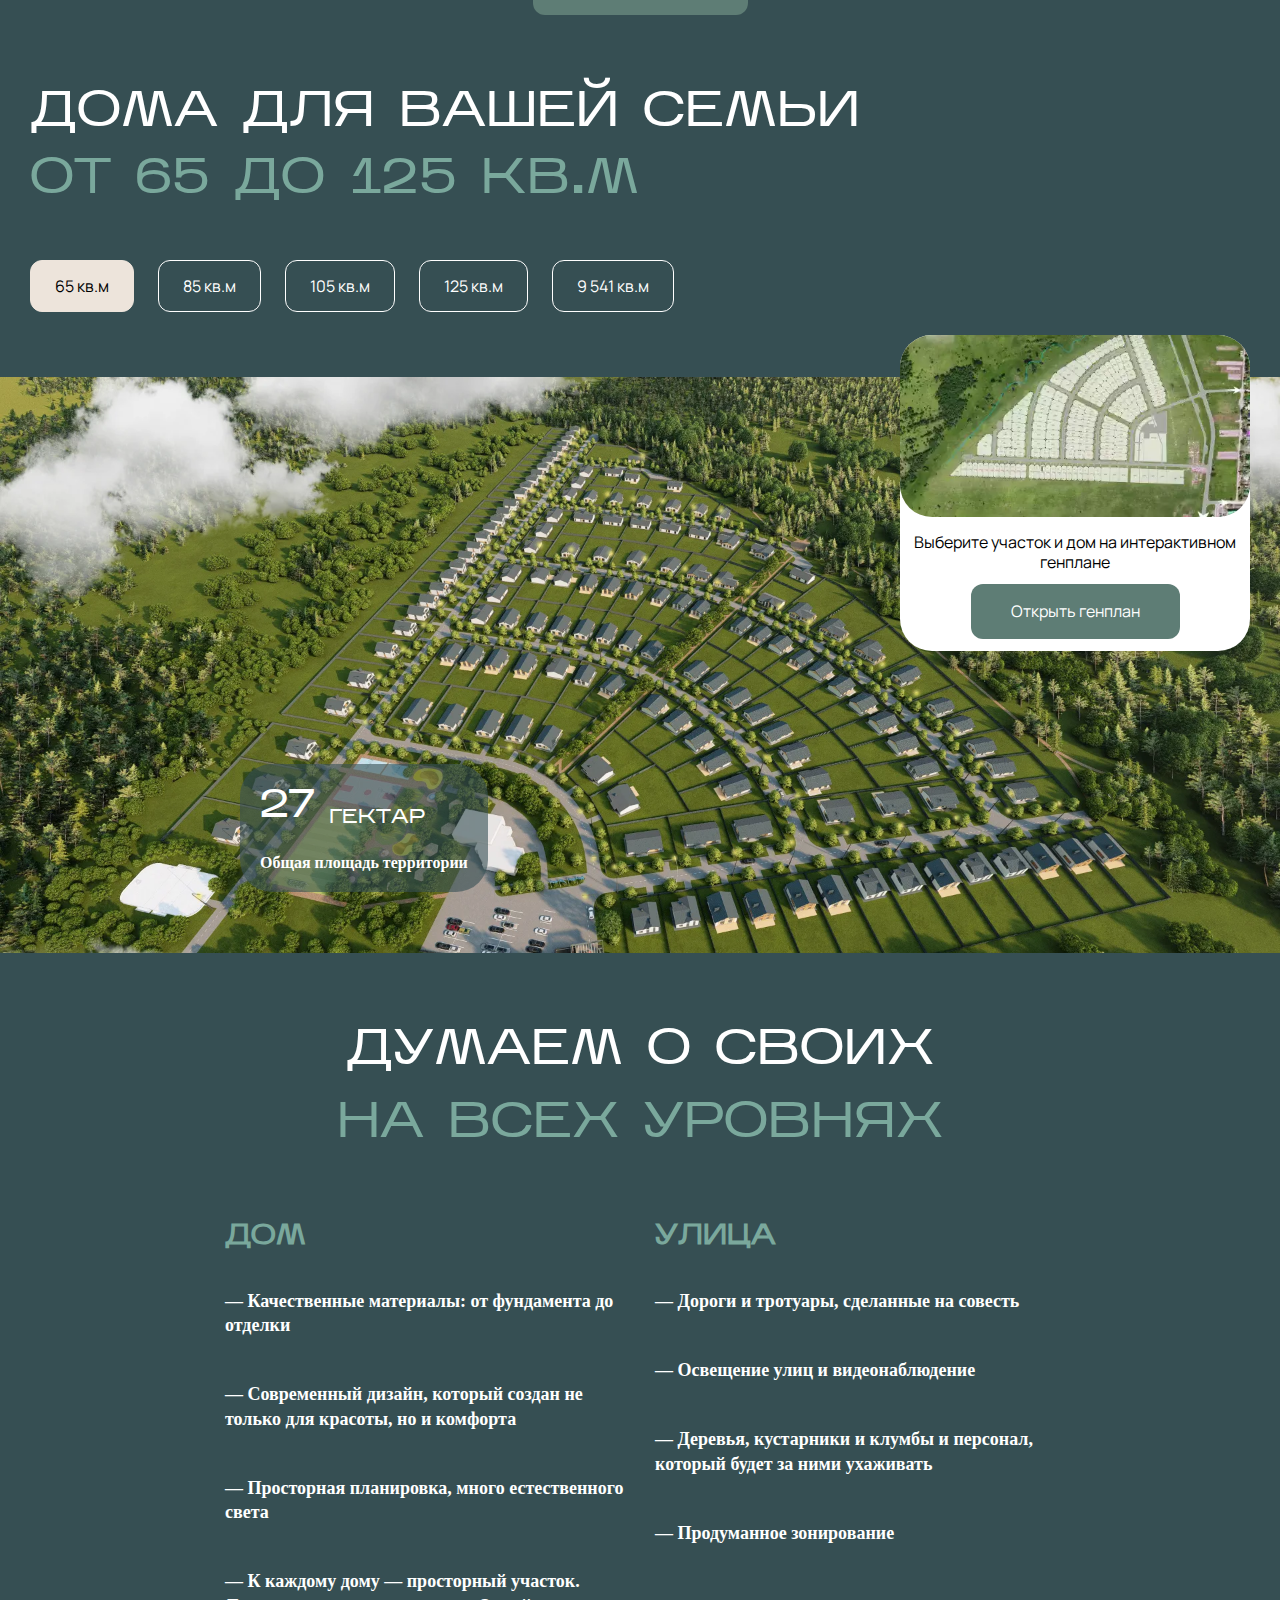
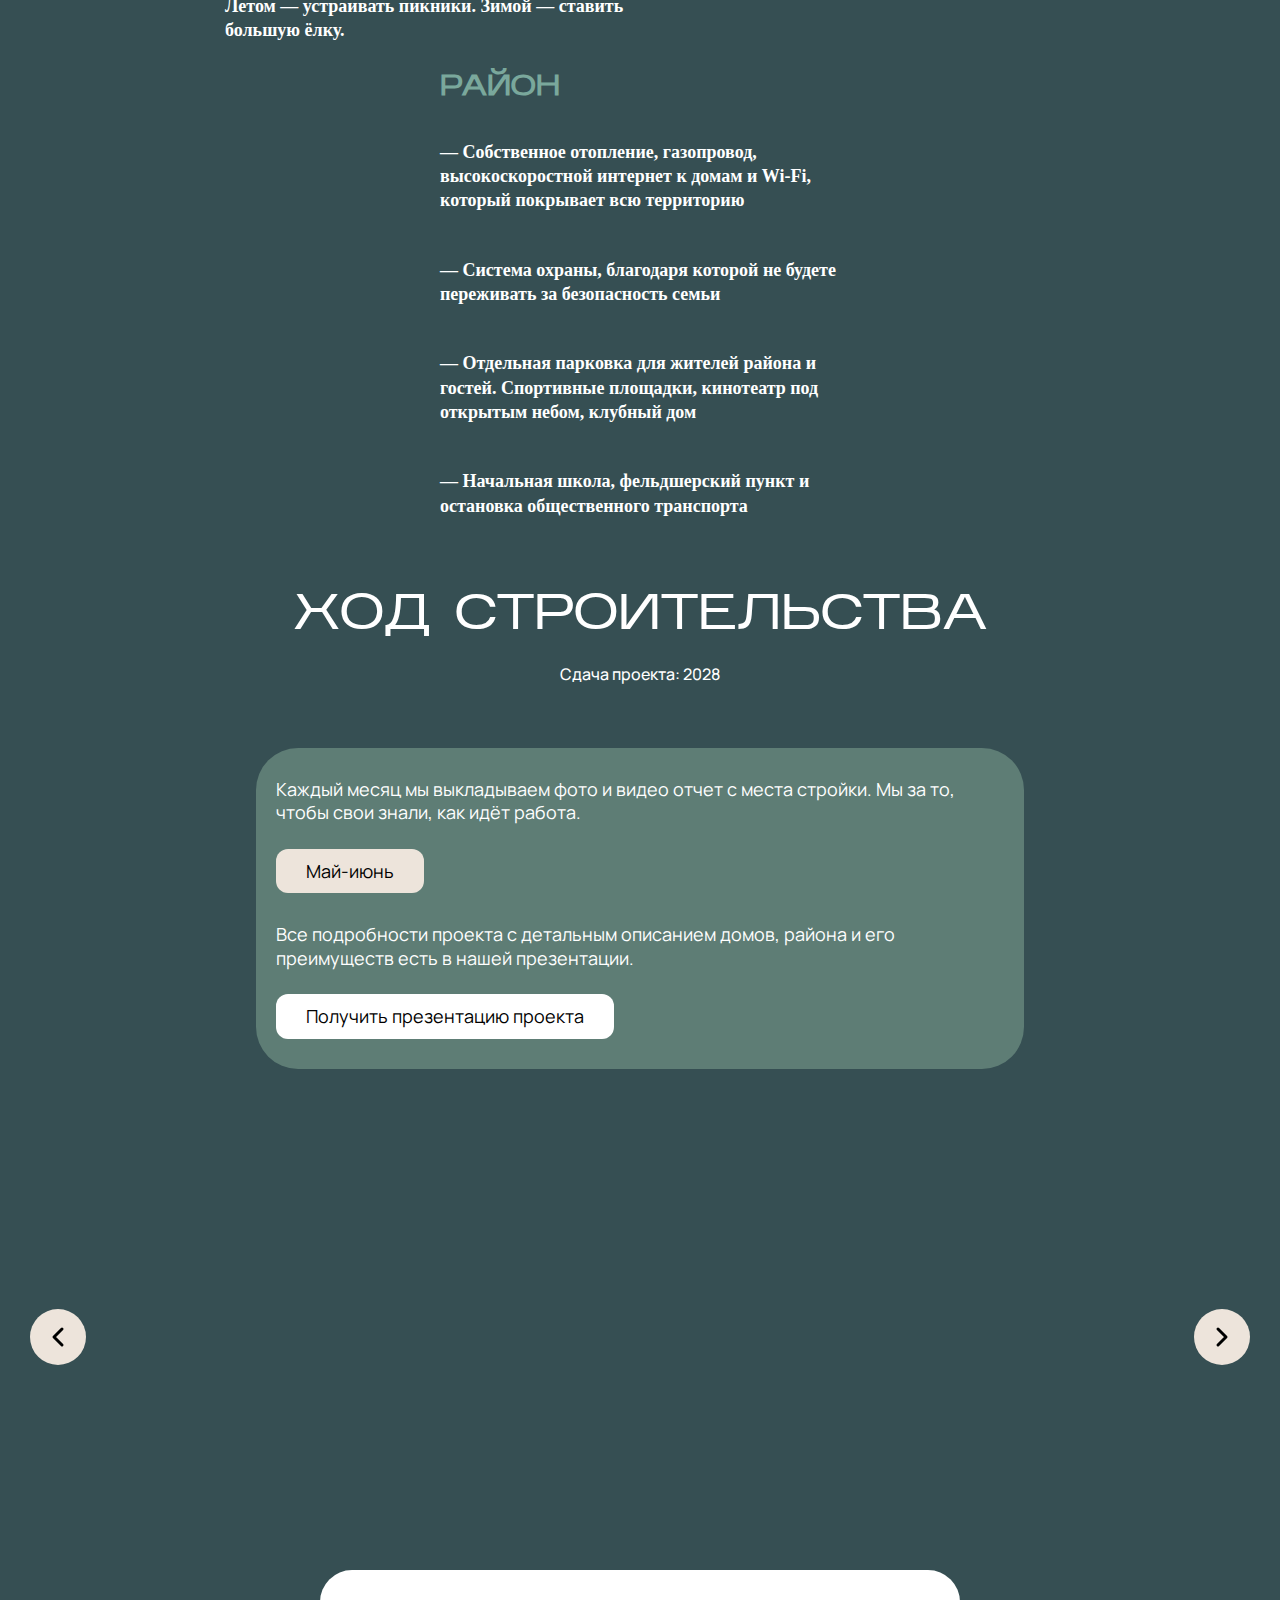
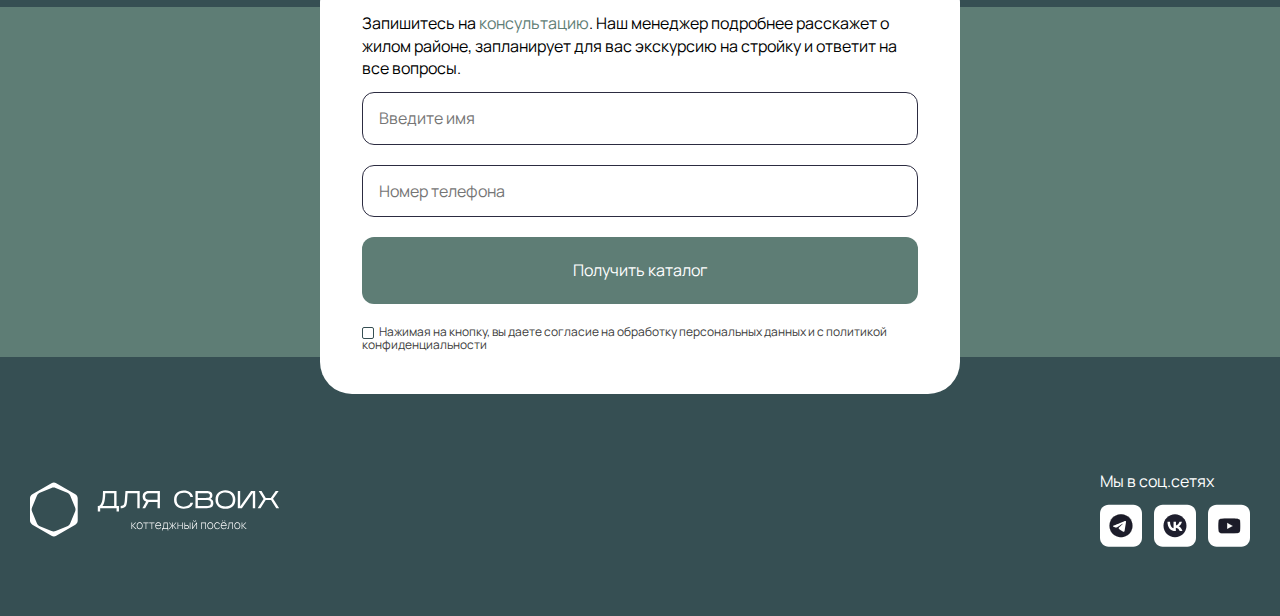
==== commit fd645ef3: "fixed v5" ====
--- a/index.html
+++ b/index.html
@@ -44,7 +44,22 @@
                             <li class="list__item header__item header__item-4">Выбрать дом</li>
                         </ul>
                         <div class="header__number">
-                            <span>+7 (920) 908-98-83</span>
+                            <a href="tel:+7 (920) 908-98-83" class="number">+7 (920) 908-98-83</a>
+                            <a class="whatsapp" href="https://api.whatsapp.com/send/?phone=79209208795&text&type=phone_number&app_absent=0">
+                                <svg width="45" height="45" viewBox="0 0 45 45" fill="none" xmlns="http://www.w3.org/2000/svg">
+                                    <path
+                                        d="M31.973 12.3887C30.7411 11.1443 29.2738 10.1577 27.6566 9.48642C26.0395 8.8151 24.3048 8.4725 22.5538 8.4786C15.2174 8.4786 9.23802 14.4579 9.23802 21.7944C9.23802 24.1458 9.85611 26.4301 11.0117 28.4456L9.13052 35.3521L16.1848 33.4978C18.1331 34.5593 20.3233 35.1237 22.5538 35.1237C29.8903 35.1237 35.8697 29.1443 35.8697 21.8078C35.8697 18.2471 34.4857 14.9014 31.973 12.3887ZM22.5538 32.8663C20.5652 32.8663 18.6169 32.3288 16.9104 31.3211L16.5073 31.0792L12.315 32.181L13.4303 28.0962L13.1615 27.6797C12.0567 25.9154 11.47 23.8761 11.4685 21.7944C11.4685 15.6941 16.4401 10.7225 22.5404 10.7225C25.4965 10.7225 28.2779 11.8781 30.3606 13.9742C31.3918 15.0007 32.2091 16.2217 32.7649 17.5664C33.3208 18.9111 33.6043 20.3528 33.5988 21.8078C33.6257 27.9081 28.6541 32.8663 22.5538 32.8663ZM28.6272 24.5893C28.2913 24.428 26.652 23.6218 26.3564 23.5009C26.0474 23.3934 25.8324 23.3396 25.604 23.6621C25.3756 23.998 24.744 24.7505 24.5559 24.9655C24.3678 25.1939 24.1662 25.2208 23.8303 25.0461C23.4944 24.8849 22.4195 24.5221 21.1564 23.3934C20.1621 22.5066 19.5037 21.4182 19.3021 21.0823C19.114 20.7463 19.2753 20.5717 19.4499 20.397C19.5977 20.2492 19.7859 20.0073 19.9471 19.8192C20.1083 19.6311 20.1755 19.4833 20.283 19.2683C20.3905 19.0399 20.3368 18.8518 20.2562 18.6905C20.1755 18.5293 19.5037 16.89 19.235 16.2182C18.9662 15.5732 18.6841 15.6538 18.4825 15.6404H17.8375C17.6091 15.6404 17.2598 15.721 16.9507 16.0569C16.6551 16.3928 15.7952 17.199 15.7952 18.8383C15.7952 20.4776 16.991 22.0631 17.1523 22.2781C17.3135 22.5066 19.5037 25.8657 22.836 27.3035C23.6288 27.6528 24.2469 27.8544 24.7306 28.0022C25.5234 28.2575 26.2489 28.2172 26.8267 28.1366C27.4717 28.0425 28.8019 27.3304 29.0707 26.551C29.3528 25.7717 29.3528 25.1133 29.2588 24.9655C29.1647 24.8177 28.9632 24.7505 28.6272 24.5893Z"
+                                        fill="white"
+                                    />
+                                    <circle cx="22.5" cy="22.5" r="21.5" stroke="white" stroke-width="2" />
+                                </svg>
+                            </a>
+                        </div>
+                        <a class="header__button button-reset" href="./src/file/Буклет Для своих_compressed.pdf">Презентация проекта</a>
+                    </div>
+                    <div class="header__number">
+                        <a href="tel:+7 (920) 908-98-83" class="number">+7 (920) 908-98-83</a>
+                        <a class="whatsapp" href="https://api.whatsapp.com/send/?phone=79209208795&text&type=phone_number&app_absent=0">
                             <svg width="45" height="45" viewBox="0 0 45 45" fill="none" xmlns="http://www.w3.org/2000/svg">
                                 <path
                                     d="M31.973 12.3887C30.7411 11.1443 29.2738 10.1577 27.6566 9.48642C26.0395 8.8151 24.3048 8.4725 22.5538 8.4786C15.2174 8.4786 9.23802 14.4579 9.23802 21.7944C9.23802 24.1458 9.85611 26.4301 11.0117 28.4456L9.13052 35.3521L16.1848 33.4978C18.1331 34.5593 20.3233 35.1237 22.5538 35.1237C29.8903 35.1237 35.8697 29.1443 35.8697 21.8078C35.8697 18.2471 34.4857 14.9014 31.973 12.3887ZM22.5538 32.8663C20.5652 32.8663 18.6169 32.3288 16.9104 31.3211L16.5073 31.0792L12.315 32.181L13.4303 28.0962L13.1615 27.6797C12.0567 25.9154 11.47 23.8761 11.4685 21.7944C11.4685 15.6941 16.4401 10.7225 22.5404 10.7225C25.4965 10.7225 28.2779 11.8781 30.3606 13.9742C31.3918 15.0007 32.2091 16.2217 32.7649 17.5664C33.3208 18.9111 33.6043 20.3528 33.5988 21.8078C33.6257 27.9081 28.6541 32.8663 22.5538 32.8663ZM28.6272 24.5893C28.2913 24.428 26.652 23.6218 26.3564 23.5009C26.0474 23.3934 25.8324 23.3396 25.604 23.6621C25.3756 23.998 24.744 24.7505 24.5559 24.9655C24.3678 25.1939 24.1662 25.2208 23.8303 25.0461C23.4944 24.8849 22.4195 24.5221 21.1564 23.3934C20.1621 22.5066 19.5037 21.4182 19.3021 21.0823C19.114 20.7463 19.2753 20.5717 19.4499 20.397C19.5977 20.2492 19.7859 20.0073 19.9471 19.8192C20.1083 19.6311 20.1755 19.4833 20.283 19.2683C20.3905 19.0399 20.3368 18.8518 20.2562 18.6905C20.1755 18.5293 19.5037 16.89 19.235 16.2182C18.9662 15.5732 18.6841 15.6538 18.4825 15.6404H17.8375C17.6091 15.6404 17.2598 15.721 16.9507 16.0569C16.6551 16.3928 15.7952 17.199 15.7952 18.8383C15.7952 20.4776 16.991 22.0631 17.1523 22.2781C17.3135 22.5066 19.5037 25.8657 22.836 27.3035C23.6288 27.6528 24.2469 27.8544 24.7306 28.0022C25.5234 28.2575 26.2489 28.2172 26.8267 28.1366C27.4717 28.0425 28.8019 27.3304 29.0707 26.551C29.3528 25.7717 29.3528 25.1133 29.2588 24.9655C29.1647 24.8177 28.9632 24.7505 28.6272 24.5893Z"
@@ -52,18 +67,7 @@
                                 />
                                 <circle cx="22.5" cy="22.5" r="21.5" stroke="white" stroke-width="2" />
                             </svg>
-                        </div>
-                        <a class="header__button button-reset" href="./src/file/Буклет Для своих_compressed.pdf">Презентация проекта</a>
-                    </div>
-                    <div class="header__number">
-                        <span>+7 (920) 908-98-83</span>
-                        <svg width="45" height="45" viewBox="0 0 45 45" fill="none" xmlns="http://www.w3.org/2000/svg">
-                            <path
-                                d="M31.973 12.3887C30.7411 11.1443 29.2738 10.1577 27.6566 9.48642C26.0395 8.8151 24.3048 8.4725 22.5538 8.4786C15.2174 8.4786 9.23802 14.4579 9.23802 21.7944C9.23802 24.1458 9.85611 26.4301 11.0117 28.4456L9.13052 35.3521L16.1848 33.4978C18.1331 34.5593 20.3233 35.1237 22.5538 35.1237C29.8903 35.1237 35.8697 29.1443 35.8697 21.8078C35.8697 18.2471 34.4857 14.9014 31.973 12.3887ZM22.5538 32.8663C20.5652 32.8663 18.6169 32.3288 16.9104 31.3211L16.5073 31.0792L12.315 32.181L13.4303 28.0962L13.1615 27.6797C12.0567 25.9154 11.47 23.8761 11.4685 21.7944C11.4685 15.6941 16.4401 10.7225 22.5404 10.7225C25.4965 10.7225 28.2779 11.8781 30.3606 13.9742C31.3918 15.0007 32.2091 16.2217 32.7649 17.5664C33.3208 18.9111 33.6043 20.3528 33.5988 21.8078C33.6257 27.9081 28.6541 32.8663 22.5538 32.8663ZM28.6272 24.5893C28.2913 24.428 26.652 23.6218 26.3564 23.5009C26.0474 23.3934 25.8324 23.3396 25.604 23.6621C25.3756 23.998 24.744 24.7505 24.5559 24.9655C24.3678 25.1939 24.1662 25.2208 23.8303 25.0461C23.4944 24.8849 22.4195 24.5221 21.1564 23.3934C20.1621 22.5066 19.5037 21.4182 19.3021 21.0823C19.114 20.7463 19.2753 20.5717 19.4499 20.397C19.5977 20.2492 19.7859 20.0073 19.9471 19.8192C20.1083 19.6311 20.1755 19.4833 20.283 19.2683C20.3905 19.0399 20.3368 18.8518 20.2562 18.6905C20.1755 18.5293 19.5037 16.89 19.235 16.2182C18.9662 15.5732 18.6841 15.6538 18.4825 15.6404H17.8375C17.6091 15.6404 17.2598 15.721 16.9507 16.0569C16.6551 16.3928 15.7952 17.199 15.7952 18.8383C15.7952 20.4776 16.991 22.0631 17.1523 22.2781C17.3135 22.5066 19.5037 25.8657 22.836 27.3035C23.6288 27.6528 24.2469 27.8544 24.7306 28.0022C25.5234 28.2575 26.2489 28.2172 26.8267 28.1366C27.4717 28.0425 28.8019 27.3304 29.0707 26.551C29.3528 25.7717 29.3528 25.1133 29.2588 24.9655C29.1647 24.8177 28.9632 24.7505 28.6272 24.5893Z"
-                                fill="white"
-                            />
-                            <circle cx="22.5" cy="22.5" r="21.5" stroke="white" stroke-width="2" />
-                        </svg>
+                        </a>
                     </div>
                     <a class="header__button button-reset" href="./src/file/Буклет Для своих_compressed.pdf">Презентация проекта</a>
                     <button class="header__burger burger button-reset">
@@ -147,12 +151,12 @@
                         <p class="catalog__text">Подберите готовый проект или закажите под себя индивидуальное проектное решение</p>
                     </div>
                     <div class="catalog__tabs">
-                        <button class="catalog__tab button-reset catalog__tab--active">Кирпич</button>
-                        <button class="catalog__tab button-reset">Дерево</button>
-                        <button class="catalog__tab button-reset">1 этаж</button>
-                        <button class="catalog__tab button-reset">2 этажа</button>
-                    </div>
-                    <div class="catalog__swiper swiper catalog__swiper-1 swiper--active">
+                        <!-- <button class="catalog__tab button-reset catalog__tab--active">Кирпич</button>
+                        <button class="catalog__tab button-reset">Дерево</button> -->
+                        <button class="catalog__tab button-reset catalog__tab--active">1 этаж</button>
+                        <button class="catalog__tab button-reset">Дом с мансардой</button>
+                    </div>
+                    <!-- <div class="catalog__swiper swiper catalog__swiper-1">
                         <div class="swiper-wrapper">
                             <div class="swiper-slide slide">
                                 <div class="slide__imgs">
@@ -623,30 +627,30 @@
                                 <path d="M24 36L32 28L24 20" stroke="black" stroke-width="3" stroke-linecap="round" stroke-linejoin="round" />
                             </svg>
                         </div>
-                    </div>
-                    <div class="catalog__swiper swiper catalog__swiper-3">
+                    </div> -->
+                    <div class="catalog__swiper swiper catalog__swiper-1 swiper--active">
                         <div class="swiper-wrapper">
                             <div class="swiper-slide slide">
                                 <div class="slide__imgs">
-                                    <img src="./src/img/catalog1.webp" alt="" loading="lazy" />
-                                    <div class="imgs__wrap">
-                                        <img src="./src/img/catalog2.webp" alt="" loading="lazy" />
-                                        <img src="./src/img/catalog3.webp" alt="" loading="lazy" />
-                                    </div>
-                                </div>
-                                <div class="slide__wrap">
-                                    <div class="slide__content">
-                                        <p class="slide__text p-reset">
-                                            <svg width="24" height="24" viewBox="0 0 24 24" fill="none" xmlns="http://www.w3.org/2000/svg">
-                                                <path
-                                                    d="M16 8V5L19 2L20 4L22 5L19 8H16ZM16 8L12 11.9999M22 12C22 17.5228 17.5228 22 12 22C6.47715 22 2 17.5228 2 12C2 6.47715 6.47715 2 12 2M17 12C17 14.7614 14.7614 17 12 17C9.23858 17 7 14.7614 7 12C7 9.23858 9.23858 7 12 7"
-                                                    stroke="#EDE4DB"
-                                                    stroke-width="2"
-                                                    stroke-linecap="round"
-                                                    stroke-linejoin="round"
-                                                />
-                                            </svg>
-                                            Площадь: 999 кв.м
+                                    <img class="main-img" src="./src/img/1-1-1.webp" alt="" loading="lazy" />
+                                    <div class="imgs__wrap">
+                                        <img class="minor-img" src="./src/img/1-1-2.webp" alt="" loading="lazy" />
+                                        <span><img src="./src/img/1-1-3.webp" alt="" loading="lazy" /></span>
+                                    </div>
+                                </div>
+                                <div class="slide__wrap">
+                                    <div class="slide__content">
+                                        <p class="slide__text p-reset">
+                                            <svg width="24" height="24" viewBox="0 0 24 24" fill="none" xmlns="http://www.w3.org/2000/svg">
+                                                <path
+                                                    d="M16 8V5L19 2L20 4L22 5L19 8H16ZM16 8L12 11.9999M22 12C22 17.5228 17.5228 22 12 22C6.47715 22 2 17.5228 2 12C2 6.47715 6.47715 2 12 2M17 12C17 14.7614 14.7614 17 12 17C9.23858 17 7 14.7614 7 12C7 9.23858 9.23858 7 12 7"
+                                                    stroke="#EDE4DB"
+                                                    stroke-width="2"
+                                                    stroke-linecap="round"
+                                                    stroke-linejoin="round"
+                                                />
+                                            </svg>
+                                            Площадь: 66,5 кв.м
                                         </p>
                                         <p class="slide__text p-reset">
                                             <svg width="22" height="22" viewBox="0 0 22 22" fill="none" xmlns="http://www.w3.org/2000/svg">
@@ -676,32 +680,31 @@
                                         </p>
                                     </div>
                                     <div class="slide__price">
-                                        <p class="slide__text p-reset">9 999 999 ₽</p>
                                         <button class="slide__button button-reset">Подробнее</button>
                                     </div>
                                 </div>
                             </div>
                             <div class="swiper-slide slide">
                                 <div class="slide__imgs">
-                                    <img src="./src/img/catalog1.webp" alt="" loading="lazy" />
-                                    <div class="imgs__wrap">
-                                        <img src="./src/img/catalog2.webp" alt="" loading="lazy" />
-                                        <img src="./src/img/catalog3.webp" alt="" loading="lazy" />
-                                    </div>
-                                </div>
-                                <div class="slide__wrap">
-                                    <div class="slide__content">
-                                        <p class="slide__text p-reset">
-                                            <svg width="24" height="24" viewBox="0 0 24 24" fill="none" xmlns="http://www.w3.org/2000/svg">
-                                                <path
-                                                    d="M16 8V5L19 2L20 4L22 5L19 8H16ZM16 8L12 11.9999M22 12C22 17.5228 17.5228 22 12 22C6.47715 22 2 17.5228 2 12C2 6.47715 6.47715 2 12 2M17 12C17 14.7614 14.7614 17 12 17C9.23858 17 7 14.7614 7 12C7 9.23858 9.23858 7 12 7"
-                                                    stroke="#EDE4DB"
-                                                    stroke-width="2"
-                                                    stroke-linecap="round"
-                                                    stroke-linejoin="round"
-                                                />
-                                            </svg>
-                                            Площадь: 999 кв.м
+                                    <img class="main-img" src="./src/img/1-2-1.webp" alt="" loading="lazy" />
+                                    <div class="imgs__wrap">
+                                        <img class="minor-img" src="./src/img/1-2-2.webp" alt="" loading="lazy" />
+                                        <span><img src="./src/img/1-2-3.webp" alt="" loading="lazy" /></span>
+                                    </div>
+                                </div>
+                                <div class="slide__wrap">
+                                    <div class="slide__content">
+                                        <p class="slide__text p-reset">
+                                            <svg width="24" height="24" viewBox="0 0 24 24" fill="none" xmlns="http://www.w3.org/2000/svg">
+                                                <path
+                                                    d="M16 8V5L19 2L20 4L22 5L19 8H16ZM16 8L12 11.9999M22 12C22 17.5228 17.5228 22 12 22C6.47715 22 2 17.5228 2 12C2 6.47715 6.47715 2 12 2M17 12C17 14.7614 14.7614 17 12 17C9.23858 17 7 14.7614 7 12C7 9.23858 9.23858 7 12 7"
+                                                    stroke="#EDE4DB"
+                                                    stroke-width="2"
+                                                    stroke-linecap="round"
+                                                    stroke-linejoin="round"
+                                                />
+                                            </svg>
+                                            Площадь: 82,55 кв.м
                                         </p>
                                         <p class="slide__text p-reset">
                                             <svg width="22" height="22" viewBox="0 0 22 22" fill="none" xmlns="http://www.w3.org/2000/svg">
@@ -731,32 +734,31 @@
                                         </p>
                                     </div>
                                     <div class="slide__price">
-                                        <p class="slide__text p-reset">9 999 999 ₽</p>
                                         <button class="slide__button button-reset">Подробнее</button>
                                     </div>
                                 </div>
                             </div>
                             <div class="swiper-slide slide">
                                 <div class="slide__imgs">
-                                    <img src="./src/img/catalog1.webp" alt="" loading="lazy" />
-                                    <div class="imgs__wrap">
-                                        <img src="./src/img/catalog2.webp" alt="" loading="lazy" />
-                                        <img src="./src/img/catalog3.webp" alt="" loading="lazy" />
-                                    </div>
-                                </div>
-                                <div class="slide__wrap">
-                                    <div class="slide__content">
-                                        <p class="slide__text p-reset">
-                                            <svg width="24" height="24" viewBox="0 0 24 24" fill="none" xmlns="http://www.w3.org/2000/svg">
-                                                <path
-                                                    d="M16 8V5L19 2L20 4L22 5L19 8H16ZM16 8L12 11.9999M22 12C22 17.5228 17.5228 22 12 22C6.47715 22 2 17.5228 2 12C2 6.47715 6.47715 2 12 2M17 12C17 14.7614 14.7614 17 12 17C9.23858 17 7 14.7614 7 12C7 9.23858 9.23858 7 12 7"
-                                                    stroke="#EDE4DB"
-                                                    stroke-width="2"
-                                                    stroke-linecap="round"
-                                                    stroke-linejoin="round"
-                                                />
-                                            </svg>
-                                            Площадь: 9999 кв.м
+                                    <img class="main-img" src="./src/img/1-3-1.webp" alt="" loading="lazy" />
+                                    <div class="imgs__wrap">
+                                        <img class="minor-img" src="./src/img/1-3-2.webp" alt="" loading="lazy" />
+                                        <span><img src="./src/img/1-3-3.webp" alt="" loading="lazy" /></span>
+                                    </div>
+                                </div>
+                                <div class="slide__wrap">
+                                    <div class="slide__content">
+                                        <p class="slide__text p-reset">
+                                            <svg width="24" height="24" viewBox="0 0 24 24" fill="none" xmlns="http://www.w3.org/2000/svg">
+                                                <path
+                                                    d="M16 8V5L19 2L20 4L22 5L19 8H16ZM16 8L12 11.9999M22 12C22 17.5228 17.5228 22 12 22C6.47715 22 2 17.5228 2 12C2 6.47715 6.47715 2 12 2M17 12C17 14.7614 14.7614 17 12 17C9.23858 17 7 14.7614 7 12C7 9.23858 9.23858 7 12 7"
+                                                    stroke="#EDE4DB"
+                                                    stroke-width="2"
+                                                    stroke-linecap="round"
+                                                    stroke-linejoin="round"
+                                                />
+                                            </svg>
+                                            Площадь: 86,2 кв.м
                                         </p>
                                         <p class="slide__text p-reset">
                                             <svg width="22" height="22" viewBox="0 0 22 22" fill="none" xmlns="http://www.w3.org/2000/svg">
@@ -786,32 +788,31 @@
                                         </p>
                                     </div>
                                     <div class="slide__price">
-                                        <p class="slide__text p-reset">9 999 999 ₽</p>
                                         <button class="slide__button button-reset">Подробнее</button>
                                     </div>
                                 </div>
                             </div>
                             <div class="swiper-slide slide">
                                 <div class="slide__imgs">
-                                    <img src="./src/img/catalog1.webp" alt="" loading="lazy" />
-                                    <div class="imgs__wrap">
-                                        <img src="./src/img/catalog2.webp" alt="" loading="lazy" />
-                                        <img src="./src/img/catalog3.webp" alt="" loading="lazy" />
-                                    </div>
-                                </div>
-                                <div class="slide__wrap">
-                                    <div class="slide__content">
-                                        <p class="slide__text p-reset">
-                                            <svg width="24" height="24" viewBox="0 0 24 24" fill="none" xmlns="http://www.w3.org/2000/svg">
-                                                <path
-                                                    d="M16 8V5L19 2L20 4L22 5L19 8H16ZM16 8L12 11.9999M22 12C22 17.5228 17.5228 22 12 22C6.47715 22 2 17.5228 2 12C2 6.47715 6.47715 2 12 2M17 12C17 14.7614 14.7614 17 12 17C9.23858 17 7 14.7614 7 12C7 9.23858 9.23858 7 12 7"
-                                                    stroke="#EDE4DB"
-                                                    stroke-width="2"
-                                                    stroke-linecap="round"
-                                                    stroke-linejoin="round"
-                                                />
-                                            </svg>
-                                            Площадь: 999 кв.м
+                                    <img class="main-img" src="./src/img/1-4-1.webp" alt="" loading="lazy" />
+                                    <div class="imgs__wrap">
+                                        <img class="minor-img" src="./src/img/1-4-2.webp" alt="" loading="lazy" />
+                                        <span><img src="./src/img/1-4-3.webp" alt="" loading="lazy" /></span>
+                                    </div>
+                                </div>
+                                <div class="slide__wrap">
+                                    <div class="slide__content">
+                                        <p class="slide__text p-reset">
+                                            <svg width="24" height="24" viewBox="0 0 24 24" fill="none" xmlns="http://www.w3.org/2000/svg">
+                                                <path
+                                                    d="M16 8V5L19 2L20 4L22 5L19 8H16ZM16 8L12 11.9999M22 12C22 17.5228 17.5228 22 12 22C6.47715 22 2 17.5228 2 12C2 6.47715 6.47715 2 12 2M17 12C17 14.7614 14.7614 17 12 17C9.23858 17 7 14.7614 7 12C7 9.23858 9.23858 7 12 7"
+                                                    stroke="#EDE4DB"
+                                                    stroke-width="2"
+                                                    stroke-linecap="round"
+                                                    stroke-linejoin="round"
+                                                />
+                                            </svg>
+                                            Площадь: 101,63 кв.м
                                         </p>
                                         <p class="slide__text p-reset">
                                             <svg width="22" height="22" viewBox="0 0 22 22" fill="none" xmlns="http://www.w3.org/2000/svg">
@@ -841,8 +842,169 @@
                                         </p>
                                     </div>
                                     <div class="slide__price">
-                                        <p class="slide__text p-reset">9 999 999 ₽</p>
-                                        <button class="slide__button button-reset button-reset">Подробнее</button>
+                                        <button class="slide__button button-reset">Подробнее</button>
+                                    </div>
+                                </div>
+                            </div>
+                            <div class="swiper-slide slide">
+                                <div class="slide__imgs">
+                                    <img class="main-img" src="./src/img/1-5-1.webp" alt="" loading="lazy" />
+                                    <div class="imgs__wrap">
+                                        <img class="minor-img" src="./src/img/1-5-2.webp" alt="" loading="lazy" />
+                                        <span><img src="./src/img/1-5-3.webp" alt="" loading="lazy" /></span>
+                                    </div>
+                                </div>
+                                <div class="slide__wrap">
+                                    <div class="slide__content">
+                                        <p class="slide__text p-reset">
+                                            <svg width="24" height="24" viewBox="0 0 24 24" fill="none" xmlns="http://www.w3.org/2000/svg">
+                                                <path
+                                                    d="M16 8V5L19 2L20 4L22 5L19 8H16ZM16 8L12 11.9999M22 12C22 17.5228 17.5228 22 12 22C6.47715 22 2 17.5228 2 12C2 6.47715 6.47715 2 12 2M17 12C17 14.7614 14.7614 17 12 17C9.23858 17 7 14.7614 7 12C7 9.23858 9.23858 7 12 7"
+                                                    stroke="#EDE4DB"
+                                                    stroke-width="2"
+                                                    stroke-linecap="round"
+                                                    stroke-linejoin="round"
+                                                />
+                                            </svg>
+                                            Площадь: 104,5 кв.м
+                                        </p>
+                                        <p class="slide__text p-reset">
+                                            <svg width="22" height="22" viewBox="0 0 22 22" fill="none" xmlns="http://www.w3.org/2000/svg">
+                                                <path
+                                                    d="M11 21C16.5228 21 21 16.5228 21 11C21 5.47715 16.5228 1 11 1C5.47715 1 1 5.47715 1 11C1 16.5228 5.47715 21 11 21Z"
+                                                    stroke="#EDE4DB"
+                                                    stroke-width="2"
+                                                    stroke-linecap="round"
+                                                    stroke-linejoin="round"
+                                                />
+                                                <path
+                                                    d="M11 17C14.3137 17 17 14.3137 17 11C17 7.68629 14.3137 5 11 5C7.68629 5 5 7.68629 5 11C5 14.3137 7.68629 17 11 17Z"
+                                                    stroke="#EDE4DB"
+                                                    stroke-width="2"
+                                                    stroke-linecap="round"
+                                                    stroke-linejoin="round"
+                                                />
+                                                <path
+                                                    d="M11 13C12.1046 13 13 12.1046 13 11C13 9.89543 12.1046 9 11 9C9.89543 9 9 9.89543 9 11C9 12.1046 9.89543 13 11 13Z"
+                                                    stroke="#EDE4DB"
+                                                    stroke-width="2"
+                                                    stroke-linecap="round"
+                                                    stroke-linejoin="round"
+                                                />
+                                            </svg>
+                                            Этажи: 1
+                                        </p>
+                                    </div>
+                                    <div class="slide__price">
+                                        <button class="slide__button button-reset">Подробнее</button>
+                                    </div>
+                                </div>
+                            </div>
+                            <div class="swiper-slide slide">
+                                <div class="slide__imgs">
+                                    <img class="main-img" src="./src/img/1-6-1.webp" alt="" loading="lazy" />
+                                    <div class="imgs__wrap">
+                                        <img class="minor-img" src="./src/img/1-6-2.webp" alt="" loading="lazy" />
+                                        <span><img src="./src/img/1-6-3.webp" alt="" loading="lazy" /></span>
+                                    </div>
+                                </div>
+                                <div class="slide__wrap">
+                                    <div class="slide__content">
+                                        <p class="slide__text p-reset">
+                                            <svg width="24" height="24" viewBox="0 0 24 24" fill="none" xmlns="http://www.w3.org/2000/svg">
+                                                <path
+                                                    d="M16 8V5L19 2L20 4L22 5L19 8H16ZM16 8L12 11.9999M22 12C22 17.5228 17.5228 22 12 22C6.47715 22 2 17.5228 2 12C2 6.47715 6.47715 2 12 2M17 12C17 14.7614 14.7614 17 12 17C9.23858 17 7 14.7614 7 12C7 9.23858 9.23858 7 12 7"
+                                                    stroke="#EDE4DB"
+                                                    stroke-width="2"
+                                                    stroke-linecap="round"
+                                                    stroke-linejoin="round"
+                                                />
+                                            </svg>
+                                            Площадь: 121,5 кв.м
+                                        </p>
+                                        <p class="slide__text p-reset">
+                                            <svg width="22" height="22" viewBox="0 0 22 22" fill="none" xmlns="http://www.w3.org/2000/svg">
+                                                <path
+                                                    d="M11 21C16.5228 21 21 16.5228 21 11C21 5.47715 16.5228 1 11 1C5.47715 1 1 5.47715 1 11C1 16.5228 5.47715 21 11 21Z"
+                                                    stroke="#EDE4DB"
+                                                    stroke-width="2"
+                                                    stroke-linecap="round"
+                                                    stroke-linejoin="round"
+                                                />
+                                                <path
+                                                    d="M11 17C14.3137 17 17 14.3137 17 11C17 7.68629 14.3137 5 11 5C7.68629 5 5 7.68629 5 11C5 14.3137 7.68629 17 11 17Z"
+                                                    stroke="#EDE4DB"
+                                                    stroke-width="2"
+                                                    stroke-linecap="round"
+                                                    stroke-linejoin="round"
+                                                />
+                                                <path
+                                                    d="M11 13C12.1046 13 13 12.1046 13 11C13 9.89543 12.1046 9 11 9C9.89543 9 9 9.89543 9 11C9 12.1046 9.89543 13 11 13Z"
+                                                    stroke="#EDE4DB"
+                                                    stroke-width="2"
+                                                    stroke-linecap="round"
+                                                    stroke-linejoin="round"
+                                                />
+                                            </svg>
+                                            Этажи: 1
+                                        </p>
+                                    </div>
+                                    <div class="slide__price">
+                                        <button class="slide__button button-reset">Подробнее</button>
+                                    </div>
+                                </div>
+                            </div>
+                            <div class="swiper-slide slide">
+                                <div class="slide__imgs">
+                                    <img class="main-img" src="./src/img/1-7-1.webp" alt="" loading="lazy" />
+                                    <div class="imgs__wrap">
+                                        <img class="minor-img" src="./src/img/1-7-2.webp" alt="" loading="lazy" />
+                                        <span><img src="./src/img/1-7-3.webp" alt="" loading="lazy" /></span>
+                                    </div>
+                                </div>
+                                <div class="slide__wrap">
+                                    <div class="slide__content">
+                                        <p class="slide__text p-reset">
+                                            <svg width="24" height="24" viewBox="0 0 24 24" fill="none" xmlns="http://www.w3.org/2000/svg">
+                                                <path
+                                                    d="M16 8V5L19 2L20 4L22 5L19 8H16ZM16 8L12 11.9999M22 12C22 17.5228 17.5228 22 12 22C6.47715 22 2 17.5228 2 12C2 6.47715 6.47715 2 12 2M17 12C17 14.7614 14.7614 17 12 17C9.23858 17 7 14.7614 7 12C7 9.23858 9.23858 7 12 7"
+                                                    stroke="#EDE4DB"
+                                                    stroke-width="2"
+                                                    stroke-linecap="round"
+                                                    stroke-linejoin="round"
+                                                />
+                                            </svg>
+                                            Площадь: 122,53 кв.м
+                                        </p>
+                                        <p class="slide__text p-reset">
+                                            <svg width="22" height="22" viewBox="0 0 22 22" fill="none" xmlns="http://www.w3.org/2000/svg">
+                                                <path
+                                                    d="M11 21C16.5228 21 21 16.5228 21 11C21 5.47715 16.5228 1 11 1C5.47715 1 1 5.47715 1 11C1 16.5228 5.47715 21 11 21Z"
+                                                    stroke="#EDE4DB"
+                                                    stroke-width="2"
+                                                    stroke-linecap="round"
+                                                    stroke-linejoin="round"
+                                                />
+                                                <path
+                                                    d="M11 17C14.3137 17 17 14.3137 17 11C17 7.68629 14.3137 5 11 5C7.68629 5 5 7.68629 5 11C5 14.3137 7.68629 17 11 17Z"
+                                                    stroke="#EDE4DB"
+                                                    stroke-width="2"
+                                                    stroke-linecap="round"
+                                                    stroke-linejoin="round"
+                                                />
+                                                <path
+                                                    d="M11 13C12.1046 13 13 12.1046 13 11C13 9.89543 12.1046 9 11 9C9.89543 9 9 9.89543 9 11C9 12.1046 9.89543 13 11 13Z"
+                                                    stroke="#EDE4DB"
+                                                    stroke-width="2"
+                                                    stroke-linecap="round"
+                                                    stroke-linejoin="round"
+                                                />
+                                            </svg>
+                                            Этажи: 1
+                                        </p>
+                                    </div>
+                                    <div class="slide__price">
+                                        <button class="slide__button button-reset">Подробнее</button>
                                     </div>
                                 </div>
                             </div>
@@ -860,226 +1022,167 @@
                             </svg>
                         </div>
                     </div>
-                    <div class="catalog__swiper swiper catalog__swiper-4">
+                    <div class="catalog__swiper swiper catalog__swiper-2">
                         <div class="swiper-wrapper">
                             <div class="swiper-slide slide">
                                 <div class="slide__imgs">
-                                    <img src="./src/img/catalog1.webp" alt="" loading="lazy" />
-                                    <div class="imgs__wrap">
-                                        <img src="./src/img/catalog2.webp" alt="" loading="lazy" />
-                                        <img src="./src/img/catalog3.webp" alt="" loading="lazy" />
-                                    </div>
-                                </div>
-                                <div class="slide__wrap">
-                                    <div class="slide__content">
-                                        <p class="slide__text p-reset">
-                                            <svg width="24" height="24" viewBox="0 0 24 24" fill="none" xmlns="http://www.w3.org/2000/svg">
-                                                <path
-                                                    d="M16 8V5L19 2L20 4L22 5L19 8H16ZM16 8L12 11.9999M22 12C22 17.5228 17.5228 22 12 22C6.47715 22 2 17.5228 2 12C2 6.47715 6.47715 2 12 2M17 12C17 14.7614 14.7614 17 12 17C9.23858 17 7 14.7614 7 12C7 9.23858 9.23858 7 12 7"
-                                                    stroke="#EDE4DB"
-                                                    stroke-width="2"
-                                                    stroke-linecap="round"
-                                                    stroke-linejoin="round"
-                                                />
-                                            </svg>
-                                            Площадь: 999 кв.м
-                                        </p>
-                                        <p class="slide__text p-reset">
-                                            <svg width="22" height="22" viewBox="0 0 22 22" fill="none" xmlns="http://www.w3.org/2000/svg">
-                                                <path
-                                                    d="M11 21C16.5228 21 21 16.5228 21 11C21 5.47715 16.5228 1 11 1C5.47715 1 1 5.47715 1 11C1 16.5228 5.47715 21 11 21Z"
-                                                    stroke="#EDE4DB"
-                                                    stroke-width="2"
-                                                    stroke-linecap="round"
-                                                    stroke-linejoin="round"
-                                                />
-                                                <path
-                                                    d="M11 17C14.3137 17 17 14.3137 17 11C17 7.68629 14.3137 5 11 5C7.68629 5 5 7.68629 5 11C5 14.3137 7.68629 17 11 17Z"
-                                                    stroke="#EDE4DB"
-                                                    stroke-width="2"
-                                                    stroke-linecap="round"
-                                                    stroke-linejoin="round"
-                                                />
-                                                <path
-                                                    d="M11 13C12.1046 13 13 12.1046 13 11C13 9.89543 12.1046 9 11 9C9.89543 9 9 9.89543 9 11C9 12.1046 9.89543 13 11 13Z"
-                                                    stroke="#EDE4DB"
-                                                    stroke-width="2"
-                                                    stroke-linecap="round"
-                                                    stroke-linejoin="round"
-                                                />
-                                            </svg>
-                                            Этажи: 2
-                                        </p>
-                                    </div>
-                                    <div class="slide__price">
-                                        <p class="slide__text p-reset">9 999 999 ₽</p>
+                                    <img class="main-img" src="./src/img/2-1-1.webp" alt="" loading="lazy" />
+                                    <div class="imgs__wrap">
+                                        <span><img src="./src/img/2-1-2.webp" alt="" loading="lazy" /></span>
+                                        <span><img src="./src/img/2-1-3.webp" alt="" loading="lazy" /></span>
+                                    </div>
+                                </div>
+                                <div class="slide__wrap">
+                                    <div class="slide__content">
+                                        <p class="slide__text p-reset">
+                                            <svg width="24" height="24" viewBox="0 0 24 24" fill="none" xmlns="http://www.w3.org/2000/svg">
+                                                <path
+                                                    d="M16 8V5L19 2L20 4L22 5L19 8H16ZM16 8L12 11.9999M22 12C22 17.5228 17.5228 22 12 22C6.47715 22 2 17.5228 2 12C2 6.47715 6.47715 2 12 2M17 12C17 14.7614 14.7614 17 12 17C9.23858 17 7 14.7614 7 12C7 9.23858 9.23858 7 12 7"
+                                                    stroke="#EDE4DB"
+                                                    stroke-width="2"
+                                                    stroke-linecap="round"
+                                                    stroke-linejoin="round"
+                                                />
+                                            </svg>
+                                            Площадь: 119,83 кв.м
+                                        </p>
+                                        <p class="slide__text p-reset">
+                                            <svg width="22" height="22" viewBox="0 0 22 22" fill="none" xmlns="http://www.w3.org/2000/svg">
+                                                <path
+                                                    d="M11 21C16.5228 21 21 16.5228 21 11C21 5.47715 16.5228 1 11 1C5.47715 1 1 5.47715 1 11C1 16.5228 5.47715 21 11 21Z"
+                                                    stroke="#EDE4DB"
+                                                    stroke-width="2"
+                                                    stroke-linecap="round"
+                                                    stroke-linejoin="round"
+                                                />
+                                                <path
+                                                    d="M11 17C14.3137 17 17 14.3137 17 11C17 7.68629 14.3137 5 11 5C7.68629 5 5 7.68629 5 11C5 14.3137 7.68629 17 11 17Z"
+                                                    stroke="#EDE4DB"
+                                                    stroke-width="2"
+                                                    stroke-linecap="round"
+                                                    stroke-linejoin="round"
+                                                />
+                                                <path
+                                                    d="M11 13C12.1046 13 13 12.1046 13 11C13 9.89543 12.1046 9 11 9C9.89543 9 9 9.89543 9 11C9 12.1046 9.89543 13 11 13Z"
+                                                    stroke="#EDE4DB"
+                                                    stroke-width="2"
+                                                    stroke-linecap="round"
+                                                    stroke-linejoin="round"
+                                                />
+                                            </svg>
+                                            Этажи: 1,5, дом с мансардой
+                                        </p>
+                                    </div>
+                                    <div class="slide__price">
                                         <button class="slide__button button-reset">Подробнее</button>
                                     </div>
                                 </div>
                             </div>
                             <div class="swiper-slide slide">
                                 <div class="slide__imgs">
-                                    <img src="./src/img/catalog1.webp" alt="" loading="lazy" />
-                                    <div class="imgs__wrap">
-                                        <img src="./src/img/catalog2.webp" alt="" loading="lazy" />
-                                        <img src="./src/img/catalog3.webp" alt="" loading="lazy" />
-                                    </div>
-                                </div>
-                                <div class="slide__wrap">
-                                    <div class="slide__content">
-                                        <p class="slide__text p-reset">
-                                            <svg width="24" height="24" viewBox="0 0 24 24" fill="none" xmlns="http://www.w3.org/2000/svg">
-                                                <path
-                                                    d="M16 8V5L19 2L20 4L22 5L19 8H16ZM16 8L12 11.9999M22 12C22 17.5228 17.5228 22 12 22C6.47715 22 2 17.5228 2 12C2 6.47715 6.47715 2 12 2M17 12C17 14.7614 14.7614 17 12 17C9.23858 17 7 14.7614 7 12C7 9.23858 9.23858 7 12 7"
-                                                    stroke="#EDE4DB"
-                                                    stroke-width="2"
-                                                    stroke-linecap="round"
-                                                    stroke-linejoin="round"
-                                                />
-                                            </svg>
-                                            Площадь: 999 кв.м
-                                        </p>
-                                        <p class="slide__text p-reset">
-                                            <svg width="22" height="22" viewBox="0 0 22 22" fill="none" xmlns="http://www.w3.org/2000/svg">
-                                                none !important;
-                                                <path
-                                                    d="M11 21C16.5228 21 21 16.5228 21 11C21 5.47715 16.5228 1 11 1C5.47715 1 1 5.47715 1 11C1 16.5228 5.47715 21 11 21Z"
-                                                    stroke="#EDE4DB"
-                                                    stroke-width="2"
-                                                    stroke-linecap="round"
-                                                    stroke-linejoin="round"
-                                                />
-                                                <path
-                                                    d="M11 17C14.3137 17 17 14.3137 17 11C17 7.68629 14.3137 5 11 5C7.68629 5 5 7.68629 5 11C5 14.3137 7.68629 17 11 17Z"
-                                                    stroke="#EDE4DB"
-                                                    stroke-width="2"
-                                                    stroke-linecap="round"
-                                                    stroke-linejoin="round"
-                                                />
-                                                <path
-                                                    d="M11 13C12.1046 13 13 12.1046 13 11C13 9.89543 12.1046 9 11 9C9.89543 9 9 9.89543 9 11C9 12.1046 9.89543 13 11 13Z"
-                                                    stroke="#EDE4DB"
-                                                    stroke-width="2"
-                                                    stroke-linecap="round"
-                                                    stroke-linejoin="round"
-                                                />
-                                            </svg>
-                                            Этажи: 2
-                                        </p>
-                                    </div>
-                                    <div class="slide__price">
-                                        <p class="slide__text p-reset">9 999 999 ₽</p>
+                                    <img class="main-img" src="./src/img/2-2-1.webp" alt="" loading="lazy" />
+                                    <div class="imgs__wrap">
+                                        <span><img src="./src/img/2-2-2.webp" alt="" loading="lazy" /></span>
+                                        <span><img src="./src/img/2-2-3.webp" alt="" loading="lazy" /></span>
+                                    </div>
+                                </div>
+                                <div class="slide__wrap">
+                                    <div class="slide__content">
+                                        <p class="slide__text p-reset">
+                                            <svg width="24" height="24" viewBox="0 0 24 24" fill="none" xmlns="http://www.w3.org/2000/svg">
+                                                <path
+                                                    d="M16 8V5L19 2L20 4L22 5L19 8H16ZM16 8L12 11.9999M22 12C22 17.5228 17.5228 22 12 22C6.47715 22 2 17.5228 2 12C2 6.47715 6.47715 2 12 2M17 12C17 14.7614 14.7614 17 12 17C9.23858 17 7 14.7614 7 12C7 9.23858 9.23858 7 12 7"
+                                                    stroke="#EDE4DB"
+                                                    stroke-width="2"
+                                                    stroke-linecap="round"
+                                                    stroke-linejoin="round"
+                                                />
+                                            </svg>
+                                            Площадь: 121 кв.м
+                                        </p>
+                                        <p class="slide__text p-reset">
+                                            <svg width="22" height="22" viewBox="0 0 22 22" fill="none" xmlns="http://www.w3.org/2000/svg">
+                                                <path
+                                                    d="M11 21C16.5228 21 21 16.5228 21 11C21 5.47715 16.5228 1 11 1C5.47715 1 1 5.47715 1 11C1 16.5228 5.47715 21 11 21Z"
+                                                    stroke="#EDE4DB"
+                                                    stroke-width="2"
+                                                    stroke-linecap="round"
+                                                    stroke-linejoin="round"
+                                                />
+                                                <path
+                                                    d="M11 17C14.3137 17 17 14.3137 17 11C17 7.68629 14.3137 5 11 5C7.68629 5 5 7.68629 5 11C5 14.3137 7.68629 17 11 17Z"
+                                                    stroke="#EDE4DB"
+                                                    stroke-width="2"
+                                                    stroke-linecap="round"
+                                                    stroke-linejoin="round"
+                                                />
+                                                <path
+                                                    d="M11 13C12.1046 13 13 12.1046 13 11C13 9.89543 12.1046 9 11 9C9.89543 9 9 9.89543 9 11C9 12.1046 9.89543 13 11 13Z"
+                                                    stroke="#EDE4DB"
+                                                    stroke-width="2"
+                                                    stroke-linecap="round"
+                                                    stroke-linejoin="round"
+                                                />
+                                            </svg>
+                                            Этажи: 1,5, дом с мансардой
+                                        </p>
+                                    </div>
+                                    <div class="slide__price">
                                         <button class="slide__button button-reset">Подробнее</button>
                                     </div>
                                 </div>
                             </div>
                             <div class="swiper-slide slide">
                                 <div class="slide__imgs">
-                                    <img src="./src/img/catalog1.webp" alt="" loading="lazy" />
-                                    <div class="imgs__wrap">
-                                        <img src="./src/img/catalog2.webp" alt="" loading="lazy" />
-                                        <img src="./src/img/catalog3.webp" alt="" loading="lazy" />
-                                    </div>
-                                </div>
-                                <div class="slide__wrap">
-                                    <div class="slide__content">
-                                        <p class="slide__text p-reset">
-                                            <svg width="24" height="24" viewBox="0 0 24 24" fill="none" xmlns="http://www.w3.org/2000/svg">
-                                                <path
-                                                    d="M16 8V5L19 2L20 4L22 5L19 8H16ZM16 8L12 11.9999M22 12C22 17.5228 17.5228 22 12 22C6.47715 22 2 17.5228 2 12C2 6.47715 6.47715 2 12 2M17 12C17 14.7614 14.7614 17 12 17C9.23858 17 7 14.7614 7 12C7 9.23858 9.23858 7 12 7"
-                                                    stroke="#EDE4DB"
-                                                    stroke-width="2"
-                                                    stroke-linecap="round"
-                                                    stroke-linejoin="round"
-                                                />
-                                            </svg>
-                                            Площадь: 9999 кв.м
-                                        </p>
-                                        <p class="slide__text p-reset">
-                                            <svg width="22" height="22" viewBox="0 0 22 22" fill="none" xmlns="http://www.w3.org/2000/svg">
-                                                <path
-                                                    d="M11 21C16.5228 21 21 16.5228 21 11C21 5.47715 16.5228 1 11 1C5.47715 1 1 5.47715 1 11C1 16.5228 5.47715 21 11 21Z"
-                                                    stroke="#EDE4DB"
-                                                    stroke-width="2"
-                                                    stroke-linecap="round"
-                                                    stroke-linejoin="round"
-                                                />
-                                                <path
-                                                    d="M11 17C14.3137 17 17 14.3137 17 11C17 7.68629 14.3137 5 11 5C7.68629 5 5 7.68629 5 11C5 14.3137 7.68629 17 11 17Z"
-                                                    stroke="#EDE4DB"
-                                                    stroke-width="2"
-                                                    stroke-linecap="round"
-                                                    stroke-linejoin="round"
-                                                />
-                                                <path
-                                                    d="M11 13C12.1046 13 13 12.1046 13 11C13 9.89543 12.1046 9 11 9C9.89543 9 9 9.89543 9 11C9 12.1046 9.89543 13 11 13Z"
-                                                    stroke="#EDE4DB"
-                                                    stroke-width="2"
-                                                    stroke-linecap="round"
-                                                    stroke-linejoin="round"
-                                                />
-                                            </svg>
-                                            Этажи: 2
-                                        </p>
-                                    </div>
-                                    <div class="slide__price">
-                                        <p class="slide__text p-reset">9 999 999 ₽</p>
+                                    <img class="main-img" src="./src/img/2-3-1.webp" alt="" loading="lazy" />
+                                    <div class="imgs__wrap">
+                                        <span><img src="./src/img/2-3-2.webp" alt="" loading="lazy" /></span>
+                                        <span><img src="./src/img/2-3-3.webp" alt="" loading="lazy" /></span>
+                                    </div>
+                                </div>
+                                <div class="slide__wrap">
+                                    <div class="slide__content">
+                                        <p class="slide__text p-reset">
+                                            <svg width="24" height="24" viewBox="0 0 24 24" fill="none" xmlns="http://www.w3.org/2000/svg">
+                                                <path
+                                                    d="M16 8V5L19 2L20 4L22 5L19 8H16ZM16 8L12 11.9999M22 12C22 17.5228 17.5228 22 12 22C6.47715 22 2 17.5228 2 12C2 6.47715 6.47715 2 12 2M17 12C17 14.7614 14.7614 17 12 17C9.23858 17 7 14.7614 7 12C7 9.23858 9.23858 7 12 7"
+                                                    stroke="#EDE4DB"
+                                                    stroke-width="2"
+                                                    stroke-linecap="round"
+                                                    stroke-linejoin="round"
+                                                />
+                                            </svg>
+                                            Площадь: 146,6 кв.м
+                                        </p>
+                                        <p class="slide__text p-reset">
+                                            <svg width="22" height="22" viewBox="0 0 22 22" fill="none" xmlns="http://www.w3.org/2000/svg">
+                                                <path
+                                                    d="M11 21C16.5228 21 21 16.5228 21 11C21 5.47715 16.5228 1 11 1C5.47715 1 1 5.47715 1 11C1 16.5228 5.47715 21 11 21Z"
+                                                    stroke="#EDE4DB"
+                                                    stroke-width="2"
+                                                    stroke-linecap="round"
+                                                    stroke-linejoin="round"
+                                                />
+                                                <path
+                                                    d="M11 17C14.3137 17 17 14.3137 17 11C17 7.68629 14.3137 5 11 5C7.68629 5 5 7.68629 5 11C5 14.3137 7.68629 17 11 17Z"
+                                                    stroke="#EDE4DB"
+                                                    stroke-width="2"
+                                                    stroke-linecap="round"
+                                                    stroke-linejoin="round"
+                                                />
+                                                <path
+                                                    d="M11 13C12.1046 13 13 12.1046 13 11C13 9.89543 12.1046 9 11 9C9.89543 9 9 9.89543 9 11C9 12.1046 9.89543 13 11 13Z"
+                                                    stroke="#EDE4DB"
+                                                    stroke-width="2"
+                                                    stroke-linecap="round"
+                                                    stroke-linejoin="round"
+                                                />
+                                            </svg>
+                                            Этажи: 1,5, дом с мансардой
+                                        </p>
+                                    </div>
+                                    <div class="slide__price">
                                         <button class="slide__button button-reset">Подробнее</button>
-                                    </div>
-                                </div>
-                            </div>
-                            <div class="swiper-slide slide">
-                                <div class="slide__imgs">
-                                    <img src="./src/img/catalog1.webp" alt="" loading="lazy" />
-                                    <div class="imgs__wrap">
-                                        <img src="./src/img/catalog2.webp" alt="" loading="lazy" />
-                                        <img src="./src/img/catalog3.webp" alt="" loading="lazy" />
-                                    </div>
-                                </div>
-                                <div class="slide__wrap">
-                                    <div class="slide__content">
-                                        <p class="slide__text p-reset">
-                                            <svg width="24" height="24" viewBox="0 0 24 24" fill="none" xmlns="http://www.w3.org/2000/svg">
-                                                <path
-                                                    d="M16 8V5L19 2L20 4L22 5L19 8H16ZM16 8L12 11.9999M22 12C22 17.5228 17.5228 22 12 22C6.47715 22 2 17.5228 2 12C2 6.47715 6.47715 2 12 2M17 12C17 14.7614 14.7614 17 12 17C9.23858 17 7 14.7614 7 12C7 9.23858 9.23858 7 12 7"
-                                                    stroke="#EDE4DB"
-                                                    stroke-width="2"
-                                                    stroke-linecap="round"
-                                                    stroke-linejoin="round"
-                                                />
-                                            </svg>
-                                            Площадь: 999 кв.м
-                                        </p>
-                                        <p class="slide__text p-reset">
-                                            <svg width="22" height="22" viewBox="0 0 22 22" fill="none" xmlns="http://www.w3.org/2000/svg">
-                                                <path
-                                                    d="M11 21C16.5228 21 21 16.5228 21 11C21 5.47715 16.5228 1 11 1C5.47715 1 1 5.47715 1 11C1 16.5228 5.47715 21 11 21Z"
-                                                    stroke="#EDE4DB"
-                                                    stroke-width="2"
-                                                    stroke-linecap="round"
-                                                    stroke-linejoin="round"
-                                                />
-                                                <path
-                                                    d="M11 17C14.3137 17 17 14.3137 17 11C17 7.68629 14.3137 5 11 5C7.68629 5 5 7.68629 5 11C5 14.3137 7.68629 17 11 17Z"
-                                                    stroke="#EDE4DB"
-                                                    stroke-width="2"
-                                                    stroke-linecap="round"
-                                                    stroke-linejoin="round"
-                                                />
-                                                <path
-                                                    d="M11 13C12.1046 13 13 12.1046 13 11C13 9.89543 12.1046 9 11 9C9.89543 9 9 9.89543 9 11C9 12.1046 9.89543 13 11 13Z"
-                                                    stroke="#EDE4DB"
-                                                    stroke-width="2"
-                                                    stroke-linecap="round"
-                                                    stroke-linejoin="round"
-                                                />
-                                            </svg>
-                                            Этажи: 2
-                                        </p>
-                                    </div>
-                                    <div class="slide__price">
-                                        <p class="slide__text p-reset">9 999 999 ₽</p>
-                                        <button class="slide__button button-reset button-reset">Подробнее</button>
                                     </div>
                                 </div>
                             </div>
@@ -1177,7 +1280,7 @@
                     <aside class="homeForFamily__plan">
                         <img src="./src/img/homeForFamily_plan.webp" alt="" />
                         <p class="homeForFamily__text p-reset">Выберите участок и дом на интерактивном генплане</p>
-                        <button class="homeForFamily__button button-reset">Открыть генплан</button>
+                        <a href="./src/img/ГП.jpg" class="homeForFamily__button button-reset">Открыть генплан</a>
                     </aside>
                     <div class="homeForFamily__map">
                         <aside class="homeForFamily__info">
@@ -1240,15 +1343,15 @@
                 <div class="building__container container">
                     <div class="building__wrap">
                         <h2 class="building__title">Ход строительства</h2>
-                        <button class="building__button button-reset">Онлайн-просмотр</button>
+                        <!-- <button class="building__button button-reset">Онлайн-просмотр</button> -->
                         <p class="building__text p-reset">Сдача проекта: 2028</p>
                     </div>
                     <div class="building__card card">
                         <div class="card__content">
                             <p class="card__text p-reset">
-                                Каждый месяц мы выкладываем фотоотчет с места стройки. Мы за то, чтобы свои знали, как идёт работа.
+                                Каждый месяц мы выкладываем фото и видео отчет с места стройки. Мы за то, чтобы свои знали, как идёт работа.
                             </p>
-                            <button class="card__button button-reset">Май</button>
+                            <a href="https://www.youtube.com/watch?v=7jlbZnpm1Yk" class="card__button button-reset">Май-июнь</a>
                             <p class="card__text p-reset">
                                 Все подробности проекта с детальным описанием домов, района и его преимуществ есть в нашей презентации.
                             </p>
@@ -1396,7 +1499,7 @@
                 <div class="footer__network">
                     <p class="footer__text p-reset">Мы в соц.сетях</p>
                     <div class="footer__links">
-                        <a rel="stylesheet" href="" class="footer__link">
+                        <a rel="stylesheet" href="https://t.me/VSKStroy_bot" class="footer__link">
                             <svg width="42" height="43" viewBox="0 0 42 43" fill="none" xmlns="http://www.w3.org/2000/svg">
                                 <path
                                     d="M0 9.50428C0 4.69639 3.89756 0.798828 8.70545 0.798828H33.2945C38.1024 0.798828 42 4.69639 42 9.50428V34.0934C42 38.9013 38.1024 42.7988 33.2945 42.7988H8.70545C3.89756 42.7988 0 38.9013 0 34.0934V9.50428Z"
@@ -1439,7 +1542,7 @@
                                 </defs>
                             </svg>
                         </a>
-                        <a rel="stylesheet" href="" class="footer__link">
+                        <a rel="stylesheet" href="https://vk.com/skvskstroi" class="footer__link">
                             <svg width="42" height="43" viewBox="0 0 42 43" fill="none" xmlns="http://www.w3.org/2000/svg">
                                 <path
                                     d="M0 9.50428C0 4.69639 3.89756 0.798828 8.70545 0.798828H33.2945C38.1024 0.798828 42 4.69639 42 9.50428V34.0934C42 38.9013 38.1024 42.7988 33.2945 42.7988H8.70545C3.89756 42.7988 0 38.9013 0 34.0934V9.50428Z"
@@ -1455,7 +1558,7 @@
                                 />
                             </svg>
                         </a>
-                        <a rel="stylesheet" href="" class="footer__link">
+                        <a rel="stylesheet" href="https://www.youtube.com/@skvskstroi" class="footer__link">
                             <svg width="42" height="43" viewBox="0 0 42 43" fill="none" xmlns="http://www.w3.org/2000/svg">
                                 <path
                                     d="M0 9.50428C0 4.69639 3.89756 0.798828 8.70545 0.798828H33.2945C38.1024 0.798828 42 4.69639 42 9.50428V34.0934C42 38.9013 38.1024 42.7988 33.2945 42.7988H8.70545C3.89756 42.7988 0 38.9013 0 34.0934V9.50428Z"
@@ -1497,45 +1600,6 @@
                                 </defs>
                             </svg>
                         </a>
-                        <a rel="stylesheet" href="" class="footer__link">
-                            <svg width="42" height="43" viewBox="0 0 42 43" fill="none" xmlns="http://www.w3.org/2000/svg">
-                                <path
-                                    d="M0 9.50428C0 4.69639 3.89756 0.798828 8.70545 0.798828H33.2945C38.1024 0.798828 42 4.69639 42 9.50428V34.0934C42 38.9013 38.1024 42.7988 33.2945 42.7988H8.70545C3.89756 42.7988 0 38.9013 0 34.0934V9.50428Z"
-                                    fill="white"
-                                />
-                                <g filter="url(#filter0_i_4_4667)">
-                                    <path
-                                        d="M16.9096 12.168C13.7883 12.168 11.2486 14.7091 11.2486 17.8312V25.9196C11.2486 29.0413 13.7898 31.5813 16.9118 31.5813H25.0002C28.1219 31.5813 30.6619 29.0401 30.6619 25.9181V17.8289C30.6619 14.7077 28.1207 12.168 24.9987 12.168H16.9096ZM26.7793 15.2741C27.2079 15.2741 27.5558 15.622 27.5558 16.0506C27.5558 16.4793 27.2079 16.8272 26.7793 16.8272C26.3506 16.8272 26.0027 16.4793 26.0027 16.0506C26.0027 15.622 26.3506 15.2741 26.7793 15.2741ZM20.9553 16.8272C23.7391 16.8272 26.0027 19.0908 26.0027 21.8746C26.0027 24.6585 23.7387 26.9221 20.9553 26.9221C18.1714 26.9221 15.9078 24.6581 15.9078 21.8746C15.9078 19.0912 18.1714 16.8272 20.9553 16.8272ZM20.9553 18.3802C19.0252 18.3802 17.4609 19.9446 17.4609 21.8746C17.4609 23.8047 19.0252 25.369 20.9553 25.369C22.8853 25.369 24.4497 23.8047 24.4497 21.8746C24.4497 19.9446 22.8853 18.3802 20.9553 18.3802Z"
-                                        fill="#1F1F2E"
-                                    />
-                                </g>
-                                <defs>
-                                    <filter
-                                        id="filter0_i_4_4667"
-                                        x="8.5307"
-                                        y="9.4502"
-                                        width="24.8491"
-                                        height="28.8491"
-                                        filterUnits="userSpaceOnUse"
-                                        color-interpolation-filters="sRGB"
-                                    >
-                                        <feFlood flood-opacity="0" result="BackgroundImageFix" />
-                                        <feBlend mode="normal" in="SourceGraphic" in2="BackgroundImageFix" result="shape" />
-                                        <feColorMatrix
-                                            in="SourceAlpha"
-                                            type="matrix"
-                                            values="0 0 0 0 0 0 0 0 0 0 0 0 0 0 0 0 0 0 127 0"
-                                            result="hardAlpha"
-                                        />
-                                        <feOffset dy="4" />
-                                        <feGaussianBlur stdDeviation="7.5" />
-                                        <feComposite in2="hardAlpha" operator="arithmetic" k2="-1" k3="1" />
-                                        <feColorMatrix type="matrix" values="0 0 0 0 0 0 0 0 0 0 0 0 0 0 0 0 0 0 0.2 0" />
-                                        <feBlend mode="normal" in2="shape" result="effect1_innerShadow_4_4667" />
-                                    </filter>
-                                </defs>
-                            </svg>
-                        </a>
                     </div>
                 </div>
             </div>
--- a/src/style/style-index.css
+++ b/src/style/style-index.css
@@ -30,10 +30,6 @@
 *::after,
 *::before {
   box-sizing: inherit;
-}
-
-img {
-  max-width: 100%;
 }
 
 body {
@@ -110,35 +106,42 @@
 }
 .header__container .header__top .header__number {
   font-size: 24px;
-  color: #ffffff;
   display: flex;
   align-items: center;
   gap: 16px;
   transition: color 0.3s ease-in-out;
+}
+.header__container .header__top .header__number .number {
+  text-decoration: none;
   cursor: pointer;
-}
-.header__container .header__top .header__number svg path {
+  color: #ffffff;
+  transition: color 0.3s ease-in-out;
+}
+.header__container .header__top .header__number .number:hover {
+  color: #cecece;
+}
+.header__container .header__top .header__number .number:active {
+  color: #929292;
+}
+.header__container .header__top .header__number .whatsapp {
+  cursor: pointer;
+}
+.header__container .header__top .header__number .whatsapp svg path {
   transition: fill 0.3s ease-in-out;
 }
-.header__container .header__top .header__number svg circle {
+.header__container .header__top .header__number .whatsapp svg circle {
   transition: stroke 0.3s ease-in-out;
 }
-.header__container .header__top .header__number:hover {
-  color: #cecece;
-}
-.header__container .header__top .header__number:hover svg path {
+.header__container .header__top .header__number .whatsapp:hover svg path {
   fill: #cecece;
 }
-.header__container .header__top .header__number:hover svg circle {
+.header__container .header__top .header__number .whatsapp:hover svg circle {
   stroke: #cecece;
 }
-.header__container .header__top .header__number:active {
-  color: #929292;
-}
-.header__container .header__top .header__number:active svg path {
+.header__container .header__top .header__number .whatsapp:active svg path {
   fill: #929292;
 }
-.header__container .header__top .header__number:active svg circle {
+.header__container .header__top .header__number .whatsapp:active svg circle {
   stroke: #929292;
 }
 .header__container .header__top .header__button {
@@ -394,6 +397,7 @@
 }
 
 .catalog {
+  overflow-x: hidden;
   margin-bottom: 149px;
 }
 .catalog__container {
@@ -423,7 +427,7 @@
   line-height: 130%;
 }
 .catalog__container .catalog__tabs {
-  max-width: 658px;
+  max-width: 394px;
   margin: 0 auto;
   text-align: center;
   display: flex;
@@ -461,21 +465,27 @@
 .catalog__container .swiper {
   padding-bottom: 212px;
   margin-bottom: 64px;
+  overflow: visible;
+  overflow-y: visible;
   display: none;
 }
 .catalog__container .swiper--active {
   display: flex;
 }
 .catalog__container .swiper-wrapper {
+  overflow-y: visible;
   align-items: start;
 }
 .catalog__container .swiper-wrapper .slide {
+  overflow-y: visible;
+  position: relative;
   box-sizing: border-box;
   min-height: 613px;
   padding: 35px;
   background-color: #5e7d75;
   border-radius: 33px;
   opacity: 0.3;
+  z-index: 10000;
 }
 .catalog__container .swiper-wrapper .slide__imgs {
   margin-bottom: 28px;
@@ -484,13 +494,39 @@
   display: flex;
   gap: 10px;
 }
-.catalog__container .swiper-wrapper .slide__imgs .imgs__wrap img {
+.catalog__container .swiper-wrapper .slide__imgs .imgs__wrap .minor-img {
   margin: 0;
+  width: 49%;
+  border-radius: 20px;
+  -o-object-fit: cover;
+     object-fit: cover;
+  -o-object-position: top center;
+     object-position: top center;
+  display: block;
+  max-height: 175px;
+}
+.catalog__container .swiper-wrapper .slide__imgs .imgs__wrap span {
+  display: flex;
   max-width: 49%;
-}
-.catalog__container .swiper-wrapper .slide__imgs img {
+  justify-content: center;
+  align-items: center;
+  background-color: #ffffff;
+  border-radius: 20px;
+  overflow: hidden;
+  max-height: 175px;
+}
+.catalog__container .swiper-wrapper .slide__imgs .imgs__wrap span img {
+  height: 100%;
+}
+.catalog__container .swiper-wrapper .slide__imgs .main-img {
   border-radius: 20px;
   margin-bottom: 10px;
+  width: 100%;
+  -o-object-fit: cover;
+     object-fit: cover;
+  -o-object-position: top center;
+     object-position: top center;
+  max-height: 320px;
 }
 .catalog__container .swiper-wrapper .slide__wrap {
   display: flex;
@@ -533,9 +569,27 @@
   background-color: #929292;
 }
 .catalog__container .swiper-wrapper .swiper-slide-active {
+  z-index: 100000;
   opacity: 1;
   transition: transform 0.3s ease-in-out;
-  transform: translateY(57px) scale(1.19);
+  transform: translateY(65px) scale(1.19);
+}
+.catalog__container .swiper-wrapper .swiper-slide-active .slide__imgs .imgs__wrap .minor-img:hover {
+  width: auto;
+  -o-object-fit: contain;
+     object-fit: contain;
+  transform: scale(300%);
+}
+.catalog__container .swiper-wrapper .swiper-slide-active .slide__imgs .imgs__wrap span:hover {
+  overflow: visible;
+}
+.catalog__container .swiper-wrapper .swiper-slide-active .slide__imgs .imgs__wrap span:hover img {
+  border-radius: 20px;
+  z-index: 1;
+  transform: scale(300%);
+}
+.catalog__container .swiper-wrapper .swiper-slide-active .slide__imgs .main-img:hover {
+  transform: scale(150%);
 }
 .catalog__container .swiper-button-prev {
   outline: none;
@@ -660,6 +714,7 @@
   margin: 0 0 8px 0;
 }
 .characteristics__container .characteristics__cards .card__img {
+  width: 100%;
   border-radius: 42px;
   margin-bottom: 24px;
 }
@@ -763,6 +818,7 @@
   background-color: #ffffff;
 }
 .homeForFamily__container .homeForFamily__plan img {
+  width: 100%;
   border-radius: 32px;
 }
 .homeForFamily__container .homeForFamily__plan .homeForFamily__text {
@@ -772,6 +828,8 @@
   line-height: 125%;
 }
 .homeForFamily__container .homeForFamily__plan .homeForFamily__button {
+  display: inline-block;
+  text-decoration: none;
   background-color: #5e7d75;
   color: #ffffff;
   font-size: 16px;
@@ -869,6 +927,7 @@
   margin: 0 0 8px 0;
 }
 .pluses__container .pluses__cards .card__img {
+  width: 100%;
   border-radius: 42px;
   margin-bottom: 24px;
 }
@@ -1519,7 +1578,7 @@
     font-size: 16px;
   }
   .catalog__container .catalog__tabs {
-    max-width: 500px;
+    max-width: 300px;
   }
   .catalog__container .catalog__tabs .catalog__tab {
     padding: 15px 25px;
@@ -1527,6 +1586,16 @@
   }
   .catalog__container .swiper-wrapper .slide {
     min-height: 400px;
+  }
+  .catalog__container .swiper-wrapper .slide__imgs .imgs__wrap .minor-img {
+    max-height: 125px;
+  }
+  .catalog__container .swiper-wrapper .slide__imgs .imgs__wrap span {
+    max-height: 125px;
+  }
+  .catalog__container .swiper-wrapper .swiper-slide-active {
+    transition: transform 0.3s ease-in-out;
+    transform: translateY(60px) scale(1.19);
   }
   .catalog__container .swiper .swiper-button-prev {
     left: 43%;
@@ -1836,7 +1905,7 @@
     font-size: 14px;
   }
   .catalog__container .catalog__tabs {
-    max-width: 400px;
+    max-width: 270px;
   }
   .catalog__container .catalog__tabs .catalog__tab {
     padding: 12px 22px;
@@ -1848,13 +1917,29 @@
   .catalog__container .swiper-wrapper .slide {
     min-height: 400px;
   }
-  .catalog__container .swiper-wrapper .slide__imgs img {
-    width: 100%;
-  }
   .catalog__container .swiper-wrapper .slide__imgs .imgs__wrap {
     justify-content: space-between;
   }
+  .catalog__container .swiper-wrapper .slide__imgs .imgs__wrap .minor-img {
+    max-height: 175px;
+  }
+  .catalog__container .swiper-wrapper .slide__imgs .imgs__wrap span {
+    max-height: 175px;
+  }
   .catalog__container .swiper-wrapper .swiper-slide-active {
+    transform: none;
+  }
+  .catalog__container .swiper-wrapper .swiper-slide-active .slide__imgs .imgs__wrap .minor-img:hover {
+    transform: none;
+  }
+  .catalog__container .swiper-wrapper .swiper-slide-active .slide__imgs .imgs__wrap span:hover {
+    overflow: hidden;
+  }
+  .catalog__container .swiper-wrapper .swiper-slide-active .slide__imgs .imgs__wrap span:hover img {
+    border-radius: 0;
+    transform: none;
+  }
+  .catalog__container .swiper-wrapper .swiper-slide-active .slide__imgs .main-img:hover {
     transform: none;
   }
   .catalog__container .swiper .swiper-button-prev {
@@ -2161,6 +2246,8 @@
   .catalog__container .catalog__tabs {
     flex-wrap: wrap;
     gap: 10px;
+    justify-content: center;
+    max-width: unset;
   }
   .catalog__container .catalog__tabs .catalog__tab {
     padding: 10px 20px;
@@ -2170,11 +2257,20 @@
     min-height: 300px;
     padding: 12px;
   }
-  .catalog__container .swiper-wrapper .slide__imgs img {
+  .catalog__container .swiper-wrapper .slide__imgs .main-img {
     margin: 0;
   }
   .catalog__container .swiper-wrapper .slide__imgs .imgs__wrap {
     gap: 0;
+  }
+  .catalog__container .swiper-wrapper .slide__imgs .imgs__wrap {
+    justify-content: space-between;
+  }
+  .catalog__container .swiper-wrapper .slide__imgs .imgs__wrap .minor-img {
+    max-height: 125px;
+  }
+  .catalog__container .swiper-wrapper .slide__imgs .imgs__wrap span {
+    max-height: 125px;
   }
   .catalog__container .swiper-wrapper .slide__wrap .slide__content .slide__text {
     font-size: 14px;
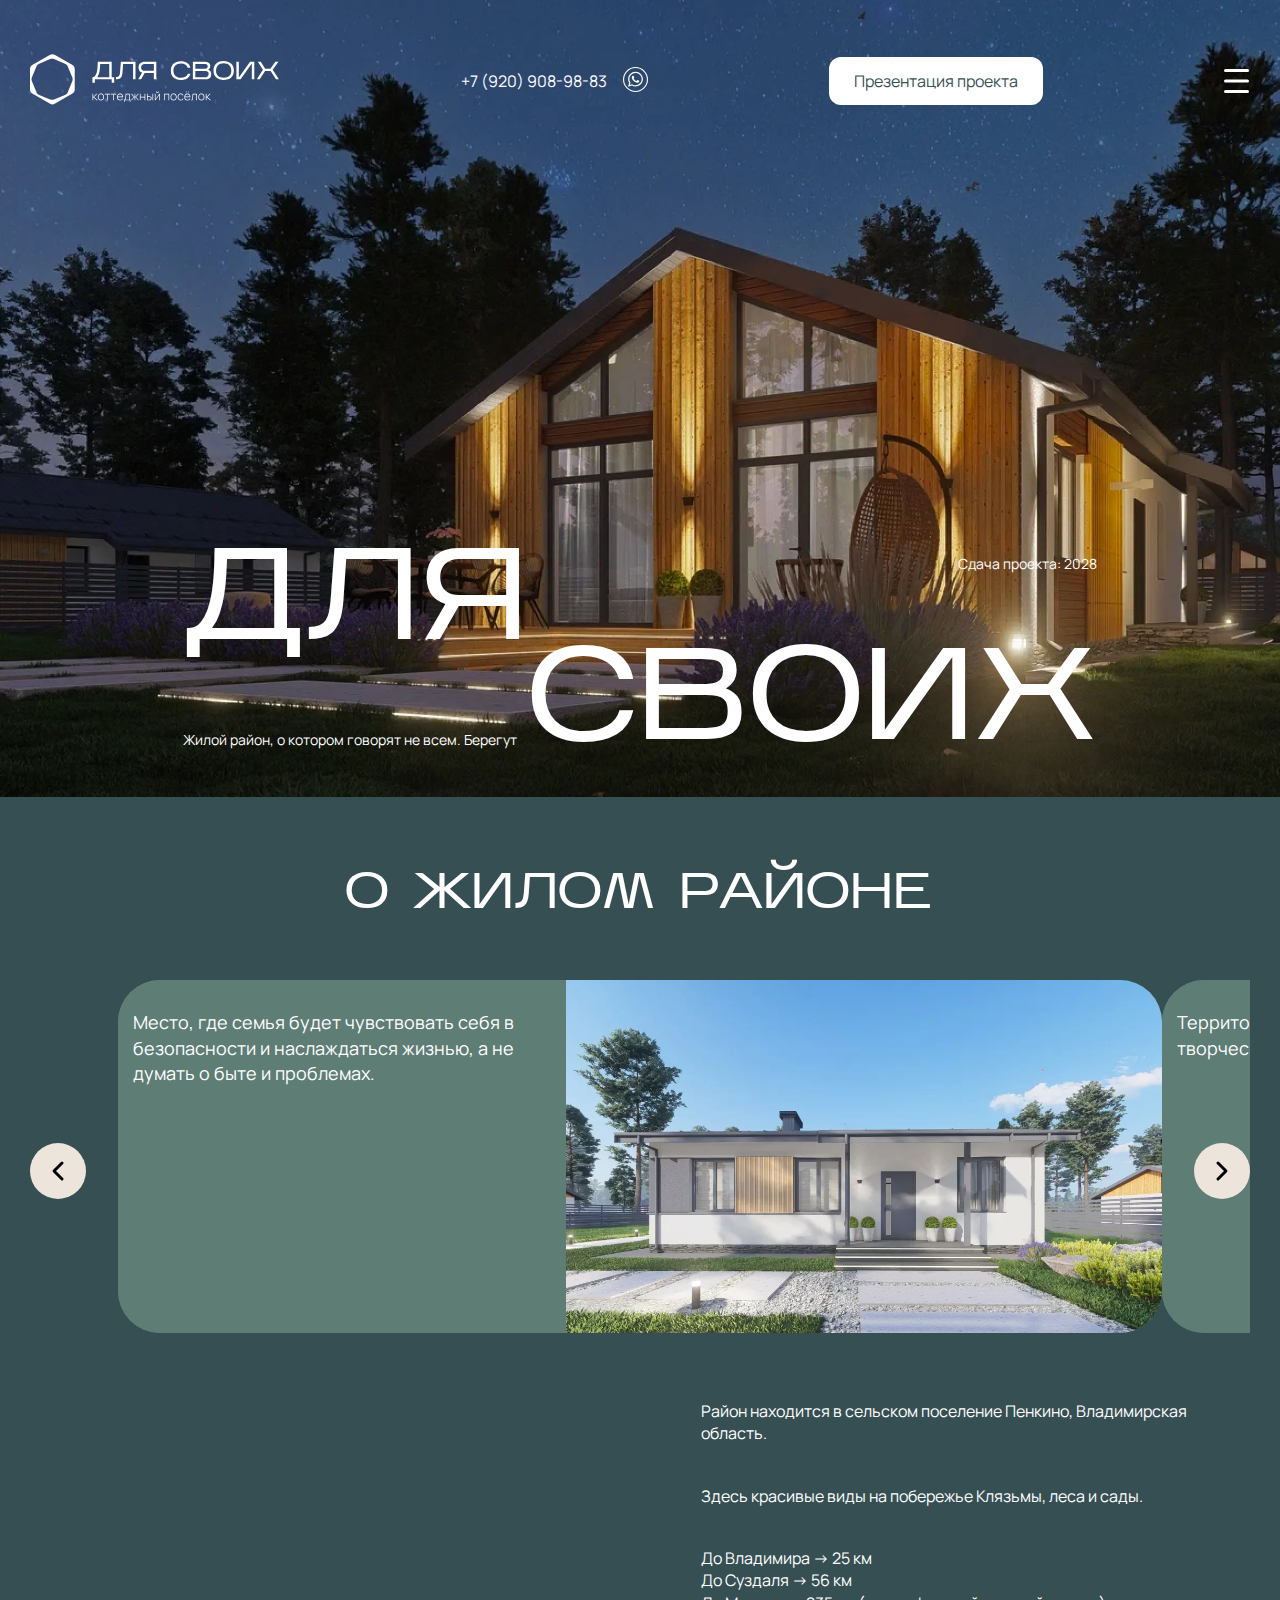
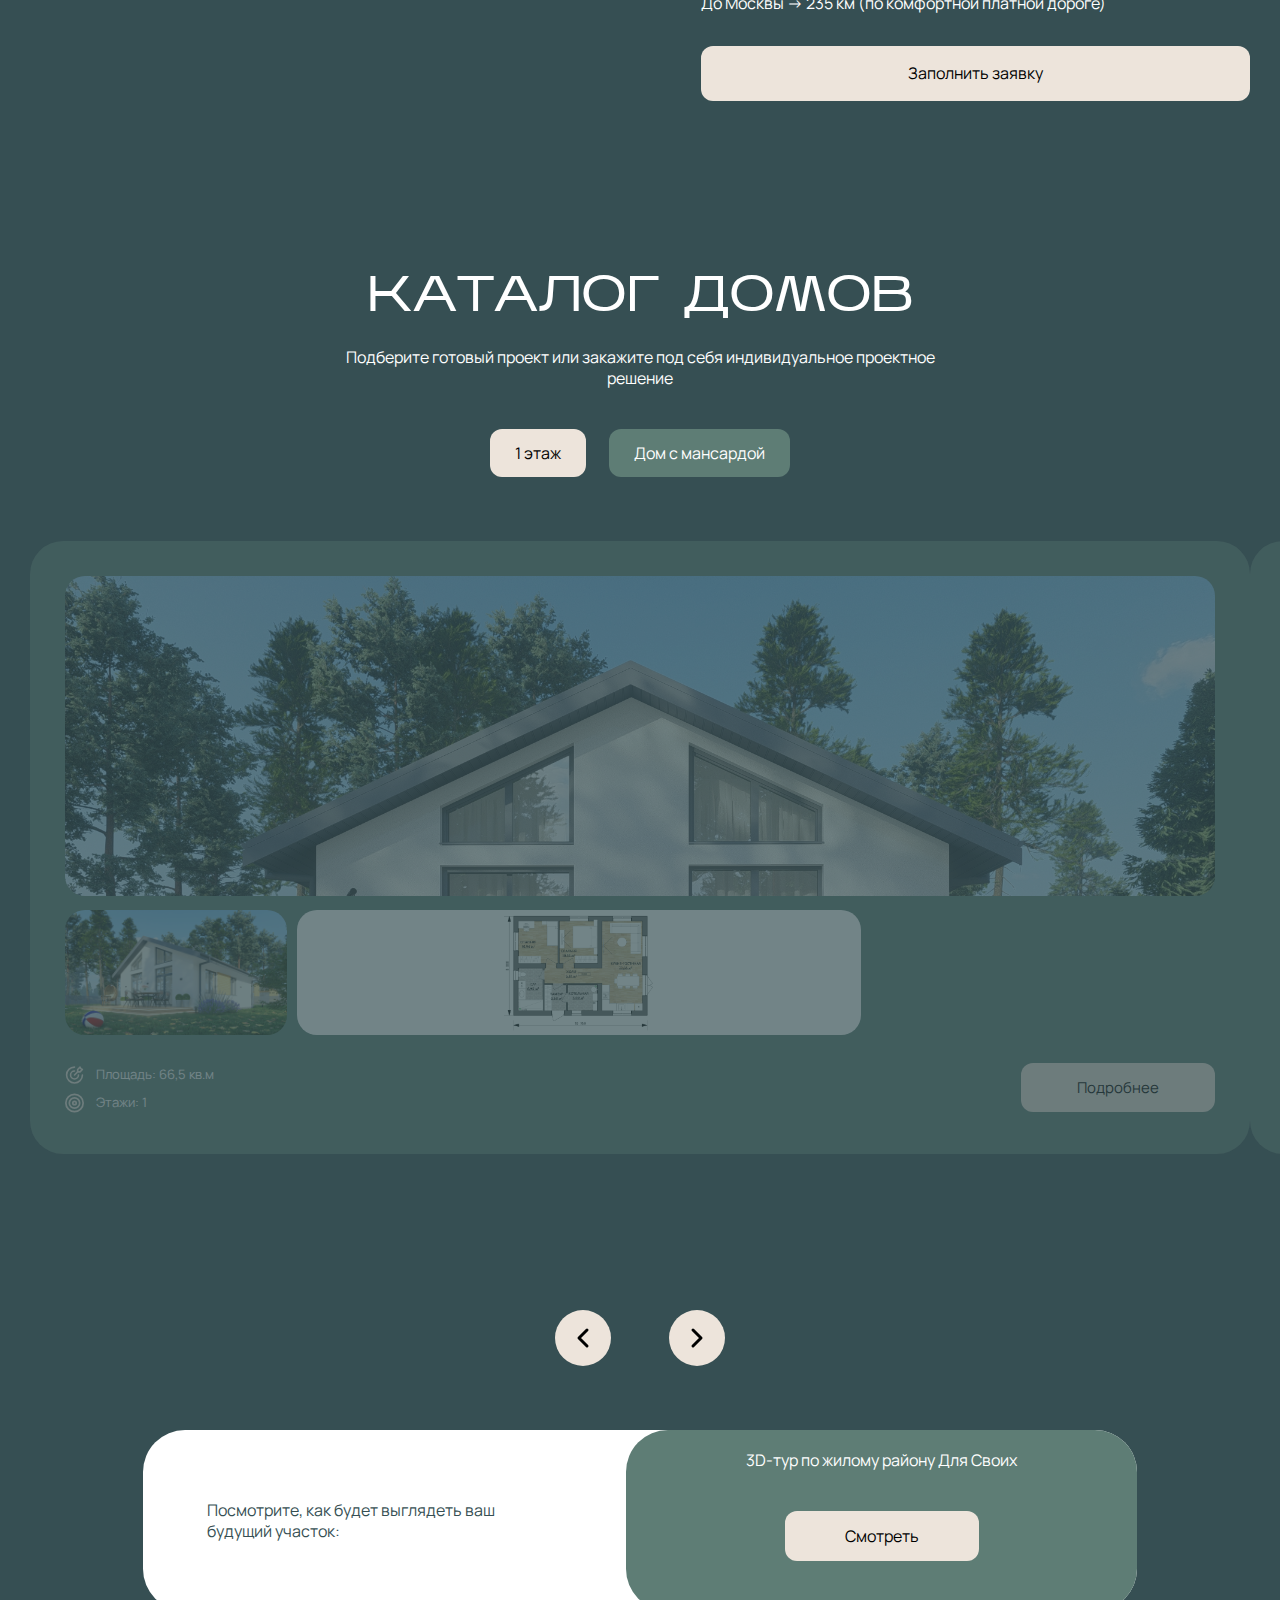
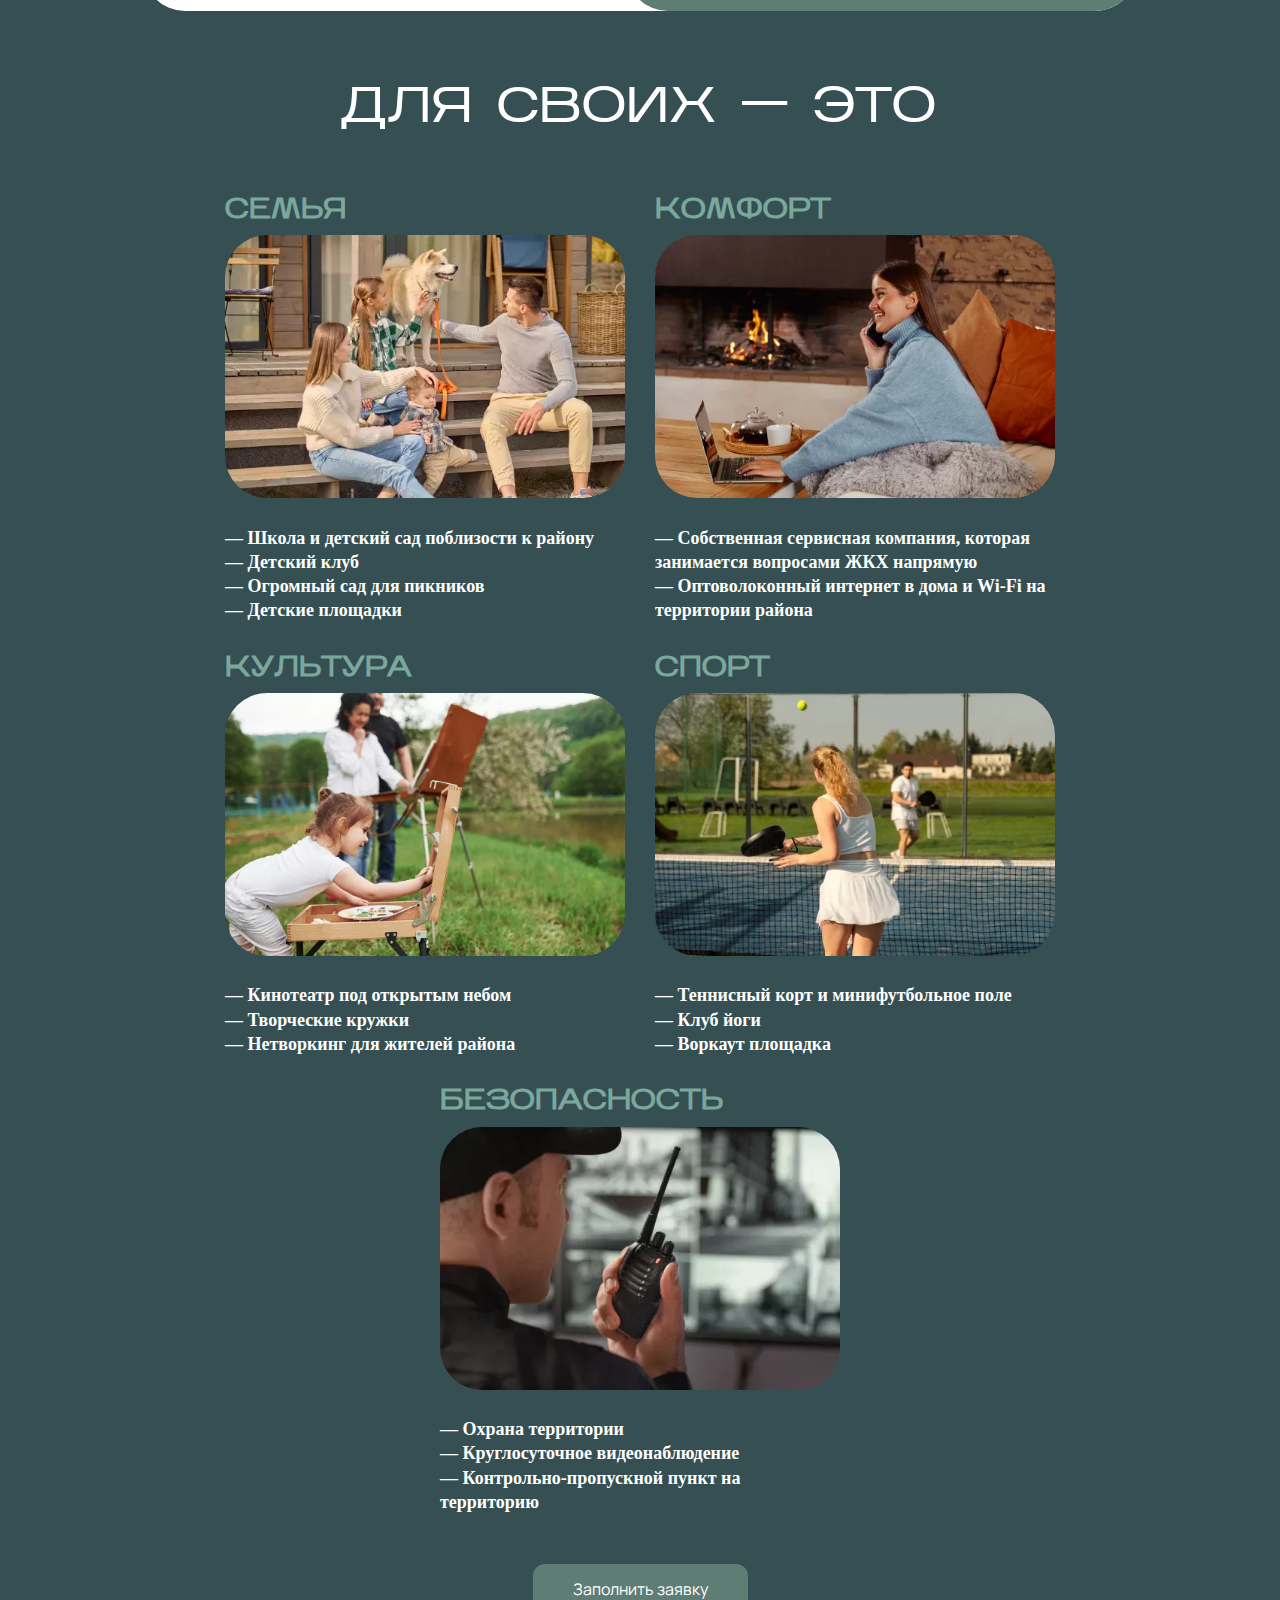
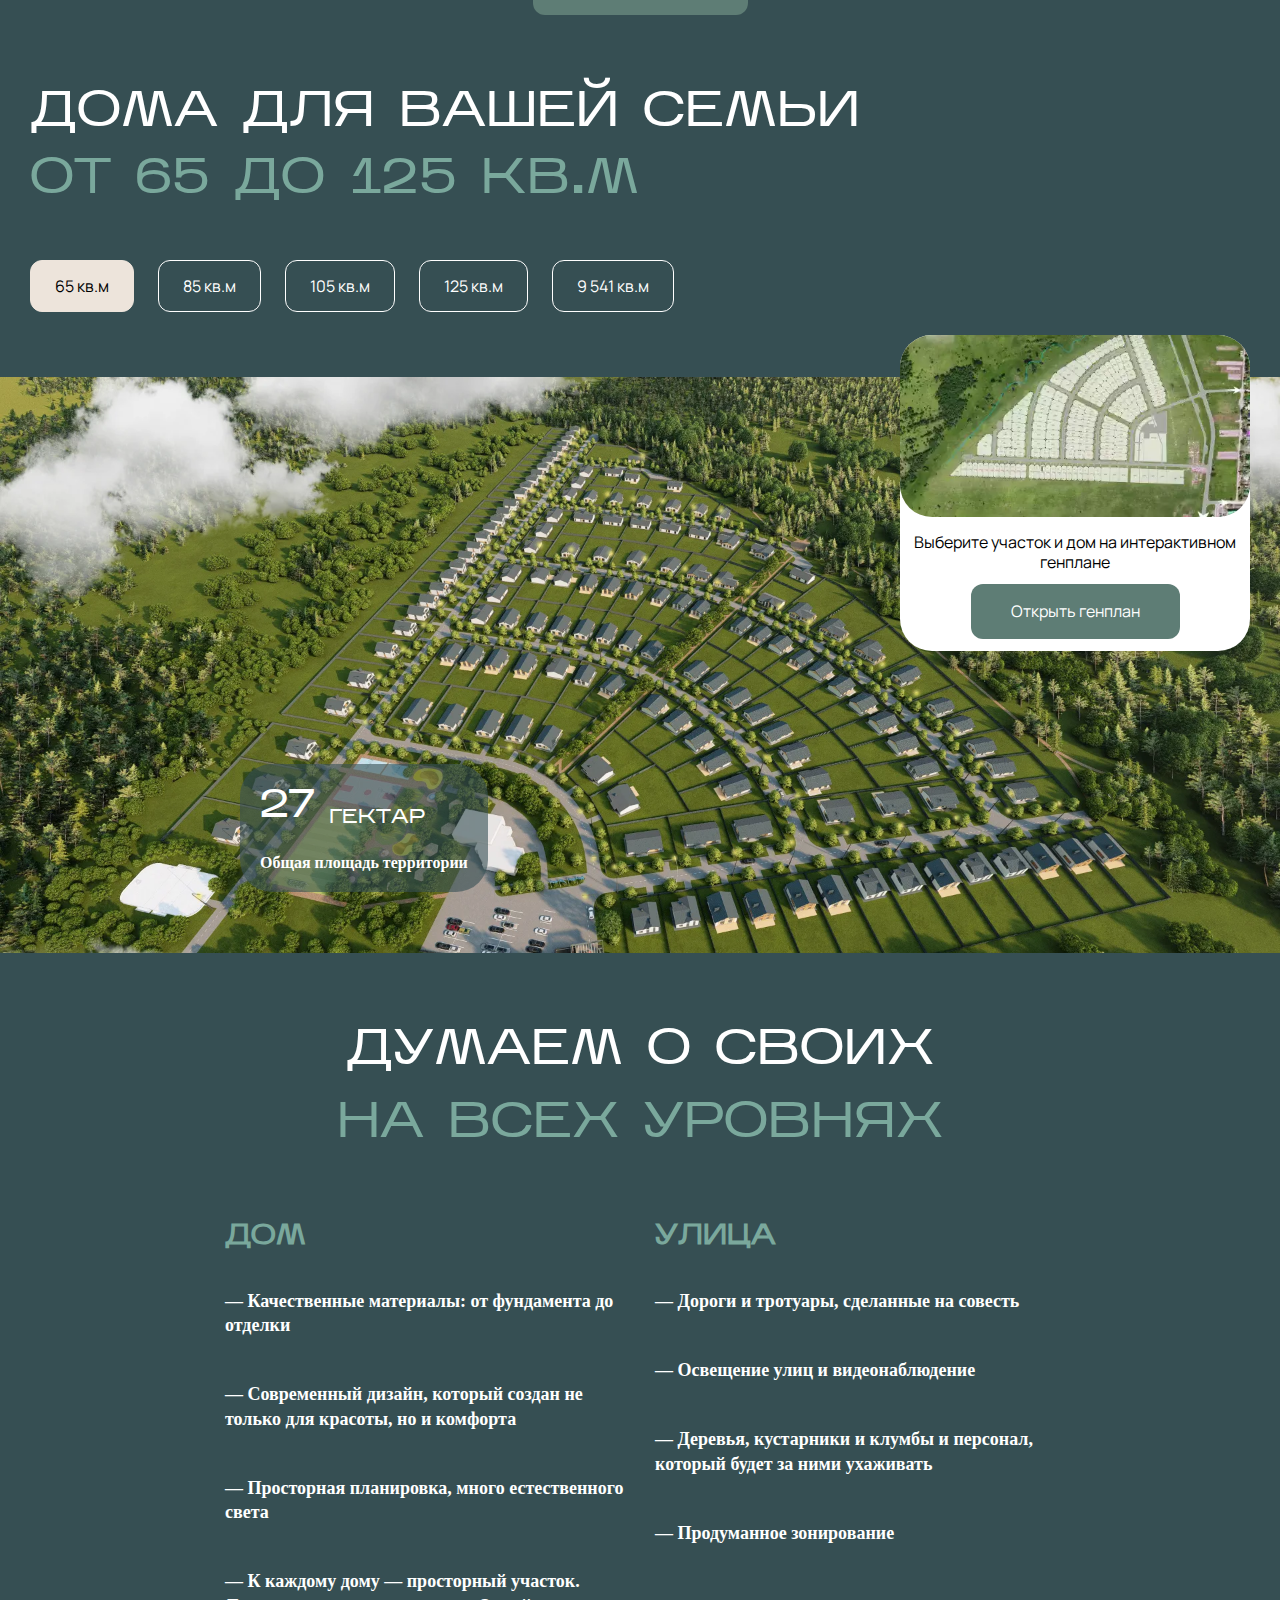
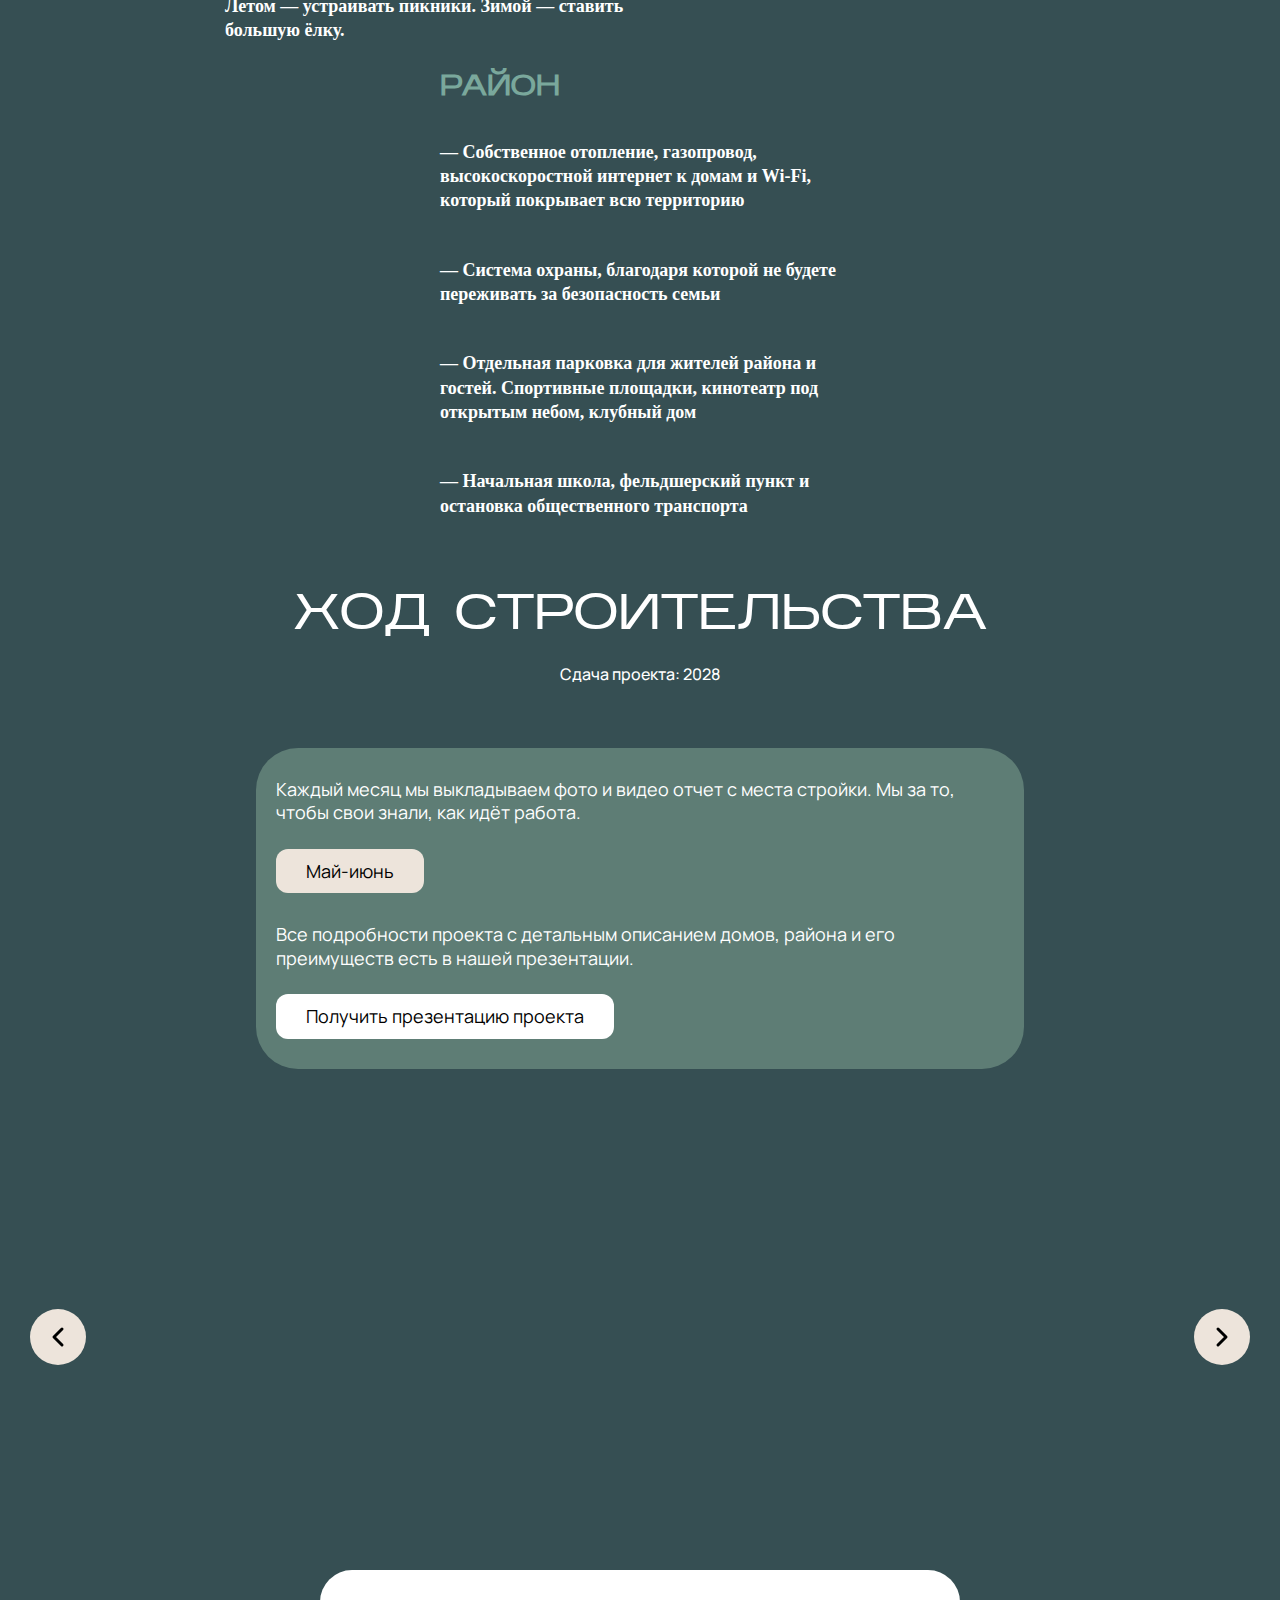
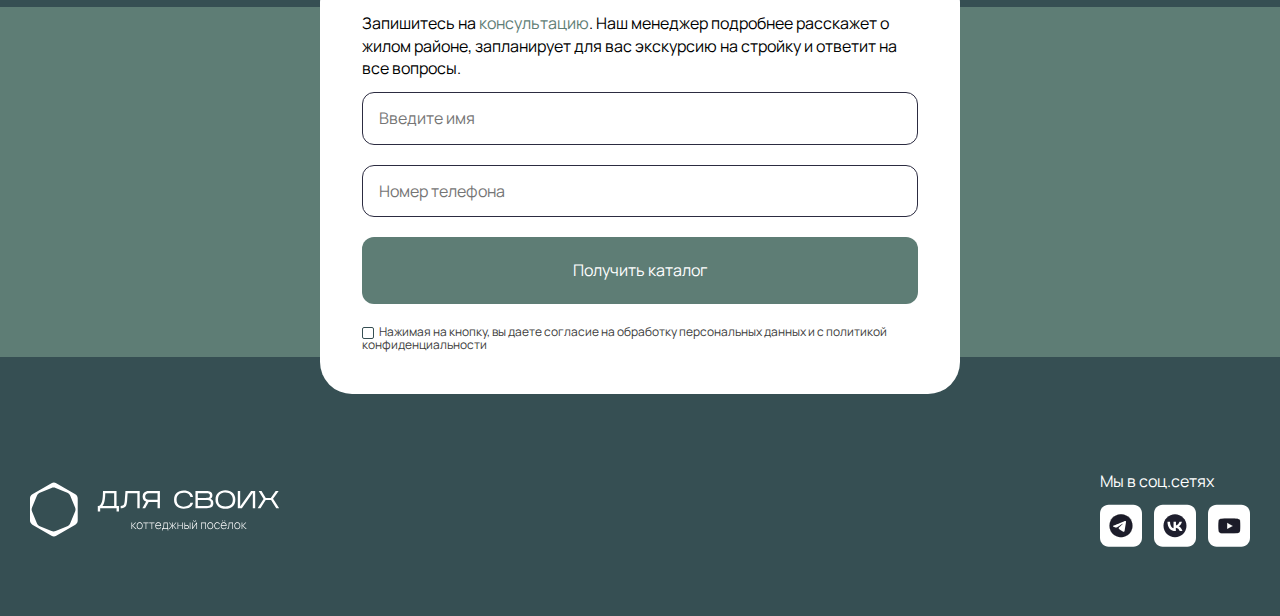
==== commit 01cd9bcb: "added zoom to slider's img" ====
--- a/index.html
+++ b/index.html
@@ -1,162 +1,319 @@
 <!DOCTYPE html>
 <html lang="ru">
-    <head>
-        <meta charset="UTF-8" />
-        <meta name="viewport" content="width=device-width, initial-scale=1.0" />
-        <title>Для Своих</title>
-        <link rel="stylesheet" href="https://cdn.jsdelivr.net/npm/swiper@11/swiper-bundle.min.css" />
-        <link rel="stylesheet" href="./src/style/normalize.css" />
-        <link rel="stylesheet" href="./src/style/style-index.css" />
-        <script defer src="https://api-maps.yandex.ru/2.1/?apikey=ваш API-ключ&lang=ru_RU" type="text/javascript"></script>
-        <script defer src="https://cdn.jsdelivr.net/npm/swiper@11/swiper-bundle.min.js"></script>
-        <script defer src="https://unpkg.com/imask"></script>
-        <script defer src="./src/js/main.js"></script>
-    </head>
-    <body>
-        <div><img src="https://mc.yandex.ru/watch/97400384" style="position: absolute; left: -9999px" alt="" /></div>
-        <div><img src="https://top-fwz1.mail.ru/counter?id=3519281;js=na" style="position: absolute; left: -9999px" alt="Top.Mail.Ru" /></div>
-        <header class="header max-container">
-            <div class="header__container container">
-                <div class="header__top">
-                    <div class="header__logo">
-                        <svg width="488" height="99" viewBox="0 0 488 99" fill="none" xmlns="http://www.w3.org/2000/svg">
-                            <path
-                                d="M121.983 90.1851V77.3124H123.366V83.5103L129.457 77.3124H131.376L124.999 83.7487L132.281 90.1851H130.148L123.366 83.9871V90.1851H121.983ZM138.531 90.5426C137.251 90.5426 136.167 90.2526 135.277 89.6725C134.387 89.0925 133.707 88.2899 133.239 87.2649C132.77 86.2398 132.535 85.0598 132.535 83.7249C132.535 82.382 132.774 81.202 133.251 80.1849C133.727 79.1599 134.411 78.3653 135.301 77.8011C136.199 77.2369 137.275 76.9548 138.531 76.9548C139.81 76.9548 140.895 77.2449 141.785 77.8249C142.683 78.397 143.362 79.1917 143.823 80.2088C144.292 81.2258 144.526 82.3979 144.526 83.7249C144.526 85.0837 144.292 86.2756 143.823 87.3006C143.354 88.3177 142.671 89.1123 141.773 89.6845C140.875 90.2566 139.794 90.5426 138.531 90.5426ZM138.531 89.2077C140.048 89.2077 141.181 88.6991 141.928 87.682C142.683 86.6649 143.06 85.3459 143.06 83.7249C143.06 82.0721 142.683 80.7531 141.928 79.7677C141.173 78.7824 140.04 78.2898 138.531 78.2898C137.506 78.2898 136.659 78.5242 135.992 78.993C135.324 79.4539 134.824 80.0935 134.49 80.912C134.164 81.7225 134.001 82.6601 134.001 83.7249C134.001 85.3777 134.383 86.7047 135.146 87.7059C135.916 88.7071 137.045 89.2077 138.531 89.2077ZM150.41 90.1851V78.6235H145.75V77.3124H156.441V78.6235H151.781V90.1851H150.41ZM162.283 90.1851V78.6235H157.622V77.3124H168.314V78.6235H163.653V90.1851H162.283ZM175.872 90.5426C174.64 90.5426 173.575 90.2685 172.677 89.7202C171.779 89.164 171.084 88.3813 170.591 87.3721C170.099 86.355 169.853 85.1552 169.853 83.7726C169.853 82.3661 170.095 81.1543 170.58 80.1372C171.072 79.1122 171.764 78.3255 172.654 77.7772C173.551 77.229 174.616 76.9548 175.848 76.9548C177.095 76.9548 178.16 77.2409 179.042 77.813C179.932 78.3772 180.608 79.1956 181.068 80.2683C181.537 81.3411 181.76 82.6323 181.736 84.1421H180.306V83.6653C180.266 81.9013 179.869 80.5584 179.114 79.6366C178.359 78.7149 177.278 78.254 175.872 78.254C174.418 78.254 173.293 78.7348 172.499 79.6962C171.712 80.6498 171.319 82.0006 171.319 83.7487C171.319 85.481 171.712 86.8239 172.499 87.7774C173.293 88.7309 174.41 89.2077 175.848 89.2077C176.841 89.2077 177.707 88.9773 178.446 88.5164C179.193 88.0476 179.785 87.3801 180.222 86.514L181.462 87.0622C180.945 88.1747 180.198 89.0329 179.221 89.6368C178.244 90.2407 177.127 90.5426 175.872 90.5426ZM170.794 84.1421V82.9025H180.961V84.1421H170.794ZM183.419 93.0456V88.9336C184.158 88.9336 184.69 88.6991 185.016 88.2303C185.35 87.7615 185.62 87.0265 185.827 86.0253C185.962 85.3578 186.073 84.6347 186.16 83.856C186.256 83.0773 186.335 82.1635 186.399 81.1146C186.47 80.0657 186.542 78.7983 186.613 77.3124H194.766V88.9336H195.97V93.0456H194.635V90.1851H184.766V93.0456H183.419ZM186.101 88.9336H193.383V78.5639H187.936C187.904 79.2155 187.865 79.9108 187.817 80.6498C187.769 81.3808 187.714 82.1118 187.65 82.8429C187.587 83.5739 187.511 84.2613 187.424 84.9049C187.336 85.5485 187.233 86.1047 187.114 86.5736C186.987 87.106 186.852 87.5708 186.709 87.9681C186.566 88.3654 186.363 88.6872 186.101 88.9336ZM196.933 90.1851L202.607 83.7487L197.148 77.3124H198.721L204.097 83.713V77.3124H205.408V83.713L210.783 77.3124H212.368L206.909 83.7487L212.583 90.1851H210.962L205.408 83.7845V90.1851H204.097V83.7845L198.554 90.1851H196.933ZM214.496 90.1851V77.3124H215.867V83.0813H223.626V77.3124H224.997V90.1851H223.626V84.4162H215.867V90.1851H214.496ZM228.336 90.1851L228.324 77.3124H229.719V82.3423H232.21C232.591 82.3423 232.945 82.3502 233.271 82.3661C233.604 82.382 233.91 82.4178 234.188 82.4734C234.792 82.5846 235.337 82.7833 235.821 83.0693C236.314 83.3554 236.703 83.7567 236.989 84.2732C237.283 84.7897 237.43 85.4532 237.43 86.2637C237.43 87.3523 237.148 88.2065 236.584 88.8263C236.02 89.4461 235.337 89.8434 234.534 90.0182C234.2 90.0897 233.855 90.1374 233.497 90.1612C233.147 90.1771 232.786 90.1851 232.412 90.1851H228.336ZM229.719 88.9336H232.234C232.528 88.9336 232.861 88.9256 233.235 88.9097C233.608 88.8938 233.934 88.8501 234.212 88.7786C234.657 88.6435 235.062 88.3932 235.428 88.0277C235.801 87.6622 235.988 87.0742 235.988 86.2637C235.988 85.4691 235.809 84.881 235.452 84.4996C235.102 84.1103 234.625 83.856 234.022 83.7368C233.751 83.6732 233.457 83.6335 233.14 83.6176C232.83 83.6017 232.528 83.5938 232.234 83.5938H229.719V88.9336ZM239.039 90.1851V77.3124H240.41V90.1851H239.039ZM248.896 75.7629C248.363 75.7629 247.875 75.6318 247.43 75.3696C246.993 75.1074 246.643 74.7577 246.381 74.3207C246.126 73.8837 245.999 73.399 245.999 72.8666H247.191C247.191 73.3274 247.358 73.7287 247.692 74.0704C248.034 74.4041 248.435 74.571 248.896 74.571C249.372 74.571 249.774 74.4041 250.1 74.0704C250.433 73.7287 250.6 73.3274 250.6 72.8666H251.792C251.792 73.399 251.661 73.8837 251.399 74.3207C251.144 74.7577 250.795 75.1074 250.35 75.3696C249.913 75.6318 249.428 75.7629 248.896 75.7629ZM253.675 77.3124V90.1851H252.328V79.6128L244.962 90.1851H243.759V77.3124H245.105V87.837L252.471 77.3124H253.675ZM261.777 90.1851V77.3124H271.694V90.1851H270.323V78.6473H263.148V90.1851H261.777ZM280.303 90.5426C279.024 90.5426 277.939 90.2526 277.049 89.6725C276.159 89.0925 275.48 88.2899 275.011 87.2649C274.542 86.2398 274.308 85.0598 274.308 83.7249C274.308 82.382 274.546 81.202 275.023 80.1849C275.5 79.1599 276.183 78.3653 277.073 77.8011C277.971 77.2369 279.048 76.9548 280.303 76.9548C281.582 76.9548 282.667 77.2449 283.557 77.8249C284.455 78.397 285.134 79.1917 285.595 80.2088C286.064 81.2258 286.298 82.3979 286.298 83.7249C286.298 85.0837 286.064 86.2756 285.595 87.3006C285.126 88.3177 284.443 89.1123 283.545 89.6845C282.647 90.2566 281.567 90.5426 280.303 90.5426ZM280.303 89.2077C281.821 89.2077 282.953 88.6991 283.7 87.682C284.455 86.6649 284.832 85.3459 284.832 83.7249C284.832 82.0721 284.455 80.7531 283.7 79.7677C282.945 78.7824 281.813 78.2898 280.303 78.2898C279.278 78.2898 278.432 78.5242 277.764 78.993C277.097 79.4539 276.596 80.0935 276.263 80.912C275.937 81.7225 275.774 82.6601 275.774 83.7249C275.774 85.3777 276.155 86.7047 276.918 87.7059C277.689 88.7071 278.817 89.2077 280.303 89.2077ZM294.177 90.5426C292.89 90.5426 291.805 90.2566 290.923 89.6845C290.041 89.1044 289.37 88.3058 288.909 87.2887C288.456 86.2637 288.222 85.0837 288.206 83.7487C288.222 82.39 288.46 81.202 288.921 80.1849C289.39 79.1599 290.065 78.3653 290.947 77.8011C291.829 77.2369 292.91 76.9548 294.189 76.9548C295.437 76.9548 296.533 77.2568 297.479 77.8607C298.432 78.4566 299.092 79.2791 299.457 80.3279L298.122 80.8166C297.797 80.0141 297.284 79.3943 296.585 78.9572C295.886 78.5123 295.083 78.2898 294.177 78.2898C293.16 78.2898 292.322 78.5242 291.662 78.993C291.003 79.4539 290.51 80.0935 290.184 80.912C289.858 81.7304 289.688 82.676 289.672 83.7487C289.696 85.3936 290.081 86.7166 290.828 87.7178C291.583 88.7111 292.699 89.2077 294.177 89.2077C295.091 89.2077 295.882 88.9971 296.549 88.576C297.225 88.1548 297.741 87.543 298.099 86.7404L299.457 87.2053C298.957 88.2939 298.257 89.1243 297.36 89.6964C296.462 90.2605 295.401 90.5426 294.177 90.5426ZM308.608 74.6306V72.9619H310.277V74.6306H308.608ZM304.186 74.6306V72.9619H305.855V74.6306H304.186ZM307.261 90.5426C306.03 90.5426 304.965 90.2685 304.067 89.7202C303.169 89.164 302.474 88.3813 301.981 87.3721C301.489 86.355 301.242 85.1552 301.242 83.7726C301.242 82.3661 301.485 81.1543 301.969 80.1372C302.462 79.1122 303.153 78.3255 304.043 77.7772C304.941 77.229 306.006 76.9548 307.238 76.9548C308.485 76.9548 309.55 77.2409 310.432 77.813C311.322 78.3772 311.997 79.1956 312.458 80.2683C312.927 81.3411 313.149 82.6323 313.126 84.1421H311.695V83.6653C311.656 81.9013 311.258 80.5584 310.503 79.6366C309.749 78.7149 308.668 78.254 307.261 78.254C305.807 78.254 304.683 78.7348 303.888 79.6962C303.102 80.6498 302.708 82.0006 302.708 83.7487C302.708 85.481 303.102 86.8239 303.888 87.7774C304.683 88.7309 305.799 89.2077 307.238 89.2077C308.231 89.2077 309.097 88.9773 309.836 88.5164C310.583 88.0476 311.175 87.3801 311.612 86.514L312.851 87.0622C312.335 88.1747 311.588 89.0329 310.611 89.6368C309.633 90.2407 308.517 90.5426 307.261 90.5426ZM302.184 84.1421V82.9025H312.351V84.1421H302.184ZM314.57 90.1851V88.9455C315.055 89.0329 315.42 89.009 315.667 88.874C315.913 88.7309 316.092 88.5005 316.203 88.1826C316.322 87.8569 316.418 87.4635 316.489 87.0027C316.624 86.208 316.744 85.3419 316.847 84.4043C316.95 83.4587 317.045 82.4058 317.133 81.2457C317.22 80.0776 317.308 78.7665 317.395 77.3124H325.917V90.1851H324.535V78.6473H318.73C318.666 79.6009 318.595 80.5266 318.515 81.4245C318.444 82.3224 318.365 83.1766 318.277 83.9871C318.198 84.7897 318.11 85.5247 318.015 86.1922C317.927 86.8517 317.832 87.4238 317.729 87.9085C317.61 88.5442 317.447 89.0567 317.24 89.4461C317.041 89.8275 316.736 90.0818 316.322 90.2089C315.909 90.336 315.325 90.3281 314.57 90.1851ZM334.544 90.5426C333.265 90.5426 332.181 90.2526 331.291 89.6725C330.401 89.0925 329.721 88.2899 329.252 87.2649C328.784 86.2398 328.549 85.0598 328.549 83.7249C328.549 82.382 328.788 81.202 329.264 80.1849C329.741 79.1599 330.424 78.3653 331.314 77.8011C332.212 77.2369 333.289 76.9548 334.544 76.9548C335.824 76.9548 336.908 77.2449 337.798 77.8249C338.696 78.397 339.376 79.1917 339.837 80.2088C340.305 81.2258 340.54 82.3979 340.54 83.7249C340.54 85.0837 340.305 86.2756 339.837 87.3006C339.368 88.3177 338.684 89.1123 337.786 89.6845C336.889 90.2566 335.808 90.5426 334.544 90.5426ZM334.544 89.2077C336.062 89.2077 337.194 88.6991 337.941 87.682C338.696 86.6649 339.074 85.3459 339.074 83.7249C339.074 82.0721 338.696 80.7531 337.941 79.7677C337.187 78.7824 336.054 78.2898 334.544 78.2898C333.519 78.2898 332.673 78.5242 332.006 78.993C331.338 79.4539 330.838 80.0935 330.504 80.912C330.178 81.7225 330.015 82.6601 330.015 83.7249C330.015 85.3777 330.397 86.7047 331.159 87.7059C331.93 88.7071 333.059 89.2077 334.544 89.2077ZM343.162 90.1851V77.3124H344.545V83.5103L350.635 77.3124H352.554L346.178 83.7487L353.46 90.1851H351.327L344.545 83.9871V90.1851H343.162Z"
-                                fill="white"
-                            />
-                            <path
-                                d="M126.612 49.1865V55.9304H121.823V44.8861H122.801C124.462 44.7884 125.831 44.1042 126.906 42.8336C128.013 41.5305 128.909 39.9178 129.593 37.9957C130.278 36.0409 130.799 33.907 131.157 31.5939C131.516 29.2482 131.76 26.984 131.89 24.8012C132.053 22.6184 132.135 20.6474 132.135 18.8881C132.167 17.0963 132.216 15.7931 132.281 14.9786H159.452V44.8861H164.29V55.9304H159.501V49.1865H126.612ZM136.924 19.279C136.826 21.2338 136.712 23.384 136.582 25.7297C136.451 28.0428 136.191 30.3722 135.8 32.7179C135.409 35.031 134.855 37.2463 134.138 39.364C133.454 41.4816 132.493 43.3223 131.255 44.8861H154.663V19.279H136.924ZM205.948 14.9786V49.1865H201.208V19.279H181.758L180.683 35.0147C180.455 38.1748 179.966 40.6997 179.217 42.5893C178.468 44.4463 177.523 45.8635 176.383 46.8408C175.242 47.8182 173.923 48.4535 172.424 48.7467C170.958 49.0399 169.394 49.1865 167.733 49.1865V44.6906C169.394 44.6906 170.714 44.4789 171.691 44.0553C172.701 43.5992 173.483 42.9639 174.037 42.1495C174.623 41.3024 175.031 40.2762 175.259 39.0708C175.487 37.8653 175.682 36.497 175.845 34.9658L177.36 14.9786H205.948ZM246.55 14.9786V49.1865H241.761V36.6762H223.924L216.838 49.1377H211.316L218.89 36.0409C216.74 35.3893 215.046 34.2654 213.808 32.669C212.602 31.0726 211.951 28.9061 211.853 26.1695C211.853 24.3125 212.13 22.6835 212.684 21.2827C213.27 19.8818 214.068 18.7252 215.078 17.813C216.121 16.8682 217.375 16.1678 218.841 15.7117C220.307 15.223 221.936 14.9786 223.728 14.9786H246.55ZM216.935 25.8763C216.935 27.9939 217.571 29.6066 218.841 30.7143C220.112 31.8219 221.806 32.3758 223.924 32.3758H241.761V19.279H223.924C221.806 19.279 220.112 19.8655 218.841 21.0383C217.571 22.1786 216.935 23.7912 216.935 25.8763ZM313.036 38.2889C312.092 42.3938 310.006 45.4237 306.781 47.3784C303.556 49.3005 299.418 50.2616 294.369 50.2616C291.306 50.2616 288.57 49.8544 286.159 49.0399C283.748 48.2254 281.712 47.0689 280.05 45.5703C278.389 44.039 277.118 42.182 276.238 39.9993C275.359 37.8165 274.919 35.3568 274.919 32.6201V31.7405C274.919 28.9061 275.359 26.3813 276.238 24.1659C277.118 21.9505 278.389 20.0935 280.05 18.5949C281.712 17.0637 283.748 15.9071 286.159 15.1252C288.57 14.3108 291.306 13.9035 294.369 13.9035C296.975 13.9035 299.337 14.1642 301.455 14.6854C303.605 15.2067 305.462 16.0049 307.026 17.08C308.622 18.1225 309.925 19.4419 310.935 21.0383C311.945 22.6347 312.613 24.508 312.939 26.6582H307.661C307.335 25.3876 306.781 24.231 305.999 23.1885C305.25 22.1134 304.305 21.2012 303.165 20.4519C302.057 19.67 300.754 19.0836 299.255 18.6926C297.789 18.2691 296.16 18.0573 294.369 18.0573C291.99 18.0573 289.905 18.4157 288.113 19.1324C286.322 19.8166 284.823 20.7777 283.618 22.0157C282.412 23.2537 281.5 24.7523 280.881 26.5116C280.294 28.2383 280.001 30.1441 280.001 32.2292C280.001 34.2165 280.294 36.0572 280.881 37.7513C281.5 39.4454 282.412 40.9115 283.618 42.1495C284.823 43.3875 286.322 44.3648 288.113 45.0816C289.905 45.7657 291.99 46.1078 294.369 46.1078C297.985 46.1078 300.966 45.4237 303.312 44.0553C305.69 42.6544 307.205 40.7323 307.856 38.2889H313.036ZM353.785 39.2174C353.785 42.7685 352.661 45.3259 350.413 46.8897C348.198 48.4209 344.94 49.1865 340.639 49.1865H317.916V14.9786H339.271C341.193 14.9786 342.92 15.1089 344.451 15.3696C346.015 15.5976 347.351 16.0374 348.458 16.689C349.566 17.308 350.413 18.1551 350.999 19.2302C351.618 20.2727 351.928 21.6247 351.928 23.2863C351.928 25.0455 351.553 26.4953 350.804 27.6355C350.055 28.7432 349.094 29.6392 347.921 30.3233C349.843 31.0075 351.293 32.0337 352.27 33.402C353.28 34.7378 353.785 36.6762 353.785 39.2174ZM322.705 28.6129H338.831C340.232 28.6129 341.438 28.5478 342.447 28.4174C343.457 28.2871 344.272 28.0428 344.891 27.6844C345.542 27.326 346.015 26.8374 346.308 26.2184C346.634 25.5668 346.797 24.7523 346.797 23.7749C346.797 22.7976 346.618 22.0157 346.259 21.4293C345.933 20.8103 345.428 20.3542 344.744 20.0609C344.093 19.7352 343.262 19.5234 342.252 19.4257C341.242 19.3279 340.069 19.279 338.733 19.279H322.705V28.6129ZM322.705 44.8861H340.639C342.301 44.8861 343.653 44.7558 344.695 44.4952C345.738 44.2019 346.536 43.7947 347.09 43.2734C347.676 42.7196 348.067 42.068 348.263 41.3187C348.491 40.5694 348.605 39.7386 348.605 38.8264C348.605 37.8816 348.507 37.0509 348.312 36.3341C348.116 35.6174 347.725 34.9984 347.139 34.4771C346.552 33.9559 345.722 33.5649 344.647 33.3043C343.604 33.0437 342.219 32.9133 340.493 32.9133H322.705V44.8861ZM397.977 32.0337C397.977 35.1939 397.488 37.9305 396.511 40.2436C395.533 42.5241 394.165 44.4137 392.406 45.9123C390.647 47.411 388.545 48.5024 386.102 49.1865C383.658 49.9033 380.971 50.2616 378.039 50.2616C375.106 50.2616 372.419 49.887 369.975 49.1377C367.532 48.3558 365.431 47.2155 363.671 45.7169C361.912 44.1857 360.544 42.2961 359.566 40.0481C358.589 37.7676 358.1 35.1124 358.1 32.0826C358.1 28.9876 358.589 26.2835 359.566 23.9704C360.544 21.6247 361.912 19.67 363.671 18.1062C365.431 16.5424 367.532 15.3696 369.975 14.5877C372.419 13.8058 375.106 13.4148 378.039 13.4148C380.971 13.4148 383.658 13.8221 386.102 14.6365C388.545 15.451 390.647 16.6402 392.406 18.2039C394.165 19.7677 395.533 21.7062 396.511 24.0193C397.488 26.3324 397.977 29.0039 397.977 32.0337ZM363.183 32.1803C363.183 34.4283 363.525 36.4156 364.209 38.1423C364.926 39.8364 365.919 41.2698 367.19 42.4427C368.493 43.5829 370.057 44.4626 371.881 45.0816C373.738 45.668 375.791 45.9612 378.039 45.9612C380.287 45.9612 382.323 45.668 384.147 45.0816C386.004 44.4952 387.568 43.6318 388.839 42.4915C390.142 41.3187 391.135 39.8852 391.819 38.1911C392.536 36.4644 392.895 34.4608 392.895 32.1803C392.895 29.9324 392.536 27.9288 391.819 26.1695C391.135 24.3777 390.142 22.8627 388.839 21.6247C387.568 20.3542 386.004 19.3931 384.147 18.7415C382.323 18.0573 380.287 17.7153 378.039 17.7153C375.791 17.7153 373.738 18.041 371.881 18.6926C370.057 19.3116 368.493 20.2401 367.19 21.4781C365.919 22.6835 364.926 24.1822 364.209 25.974C363.525 27.7659 363.183 29.8346 363.183 32.1803ZM433.014 18.3994L411.073 49.1865H402.863V14.9786H407.652V45.7169L429.594 14.9786H437.804V49.1865H433.014V18.3994ZM458.84 32.8645L448.431 49.1865H442.713L454.637 30.6165L444.766 14.9786H450.483L459.035 28.564H469.102L478.974 14.9786H484.936L473.696 30.2744L485.864 49.1865H480.049L469.738 32.8645H458.84Z"
-                                fill="white"
-                            />
-                            <path
-                                fill-rule="evenodd"
-                                clip-rule="evenodd"
-                                d="M48.0298 1.16828C45.3318 -0.38943 42.0077 -0.389427 39.3096 1.16829L4.3601 21.3464C1.66206 22.9041 0 25.7829 0 28.8983V69.2546C0 72.37 1.66206 75.2488 4.3601 76.8065L39.3096 96.9846C42.0077 98.5423 45.3318 98.5423 48.0298 96.9846L82.9793 76.8065C85.6774 75.2488 87.3394 72.37 87.3394 69.2546V28.8983C87.3394 25.7829 85.6774 22.9041 82.9793 21.3464L48.0298 1.16828ZM46.9134 9.69241C44.498 8.69193 41.7841 8.69193 39.3687 9.69241L17.9595 18.5604C15.5441 19.5609 13.6251 21.4799 12.6246 23.8953L3.75662 45.3045C2.75614 47.7199 2.75614 50.4338 3.75662 52.8492L12.6246 74.2584C13.6251 76.6738 15.5441 78.5928 17.9595 79.5933L39.3687 88.4613C41.7841 89.4617 44.498 89.4617 46.9134 88.4613L68.3226 79.5933C70.738 78.5928 72.657 76.6738 73.6575 74.2584L82.5255 52.8492C83.5259 50.4338 83.5259 47.7199 82.5255 45.3045L73.6575 23.8953C72.657 21.4799 70.738 19.5609 68.3226 18.5604L46.9134 9.69241Z"
-                                fill="white"
-                            />
-                        </svg>
-                    </div>
-                    <div class="header__nav nav">
-                        <ul class="nav__list list">
-                            <li class="list__item header__item header__item-1">О жилом районе</li>
-                            <li class="list__item header__item header__item-2">Расположение</li>
-                            <li class="list__item header__item header__item-3">Каталог домов</li>
-                            <li class="list__item header__item header__item-4">Выбрать дом</li>
-                        </ul>
-                        <div class="header__number">
-                            <a href="tel:+7 (920) 908-98-83" class="number">+7 (920) 908-98-83</a>
-                            <a class="whatsapp" href="https://api.whatsapp.com/send/?phone=79209208795&text&type=phone_number&app_absent=0">
-                                <svg width="45" height="45" viewBox="0 0 45 45" fill="none" xmlns="http://www.w3.org/2000/svg">
-                                    <path
-                                        d="M31.973 12.3887C30.7411 11.1443 29.2738 10.1577 27.6566 9.48642C26.0395 8.8151 24.3048 8.4725 22.5538 8.4786C15.2174 8.4786 9.23802 14.4579 9.23802 21.7944C9.23802 24.1458 9.85611 26.4301 11.0117 28.4456L9.13052 35.3521L16.1848 33.4978C18.1331 34.5593 20.3233 35.1237 22.5538 35.1237C29.8903 35.1237 35.8697 29.1443 35.8697 21.8078C35.8697 18.2471 34.4857 14.9014 31.973 12.3887ZM22.5538 32.8663C20.5652 32.8663 18.6169 32.3288 16.9104 31.3211L16.5073 31.0792L12.315 32.181L13.4303 28.0962L13.1615 27.6797C12.0567 25.9154 11.47 23.8761 11.4685 21.7944C11.4685 15.6941 16.4401 10.7225 22.5404 10.7225C25.4965 10.7225 28.2779 11.8781 30.3606 13.9742C31.3918 15.0007 32.2091 16.2217 32.7649 17.5664C33.3208 18.9111 33.6043 20.3528 33.5988 21.8078C33.6257 27.9081 28.6541 32.8663 22.5538 32.8663ZM28.6272 24.5893C28.2913 24.428 26.652 23.6218 26.3564 23.5009C26.0474 23.3934 25.8324 23.3396 25.604 23.6621C25.3756 23.998 24.744 24.7505 24.5559 24.9655C24.3678 25.1939 24.1662 25.2208 23.8303 25.0461C23.4944 24.8849 22.4195 24.5221 21.1564 23.3934C20.1621 22.5066 19.5037 21.4182 19.3021 21.0823C19.114 20.7463 19.2753 20.5717 19.4499 20.397C19.5977 20.2492 19.7859 20.0073 19.9471 19.8192C20.1083 19.6311 20.1755 19.4833 20.283 19.2683C20.3905 19.0399 20.3368 18.8518 20.2562 18.6905C20.1755 18.5293 19.5037 16.89 19.235 16.2182C18.9662 15.5732 18.6841 15.6538 18.4825 15.6404H17.8375C17.6091 15.6404 17.2598 15.721 16.9507 16.0569C16.6551 16.3928 15.7952 17.199 15.7952 18.8383C15.7952 20.4776 16.991 22.0631 17.1523 22.2781C17.3135 22.5066 19.5037 25.8657 22.836 27.3035C23.6288 27.6528 24.2469 27.8544 24.7306 28.0022C25.5234 28.2575 26.2489 28.2172 26.8267 28.1366C27.4717 28.0425 28.8019 27.3304 29.0707 26.551C29.3528 25.7717 29.3528 25.1133 29.2588 24.9655C29.1647 24.8177 28.9632 24.7505 28.6272 24.5893Z"
-                                        fill="white"
-                                    />
-                                    <circle cx="22.5" cy="22.5" r="21.5" stroke="white" stroke-width="2" />
-                                </svg>
-                            </a>
-                        </div>
-                        <a class="header__button button-reset" href="./src/file/Буклет Для своих_compressed.pdf">Презентация проекта</a>
-                    </div>
-                    <div class="header__number">
-                        <a href="tel:+7 (920) 908-98-83" class="number">+7 (920) 908-98-83</a>
-                        <a class="whatsapp" href="https://api.whatsapp.com/send/?phone=79209208795&text&type=phone_number&app_absent=0">
-                            <svg width="45" height="45" viewBox="0 0 45 45" fill="none" xmlns="http://www.w3.org/2000/svg">
-                                <path
-                                    d="M31.973 12.3887C30.7411 11.1443 29.2738 10.1577 27.6566 9.48642C26.0395 8.8151 24.3048 8.4725 22.5538 8.4786C15.2174 8.4786 9.23802 14.4579 9.23802 21.7944C9.23802 24.1458 9.85611 26.4301 11.0117 28.4456L9.13052 35.3521L16.1848 33.4978C18.1331 34.5593 20.3233 35.1237 22.5538 35.1237C29.8903 35.1237 35.8697 29.1443 35.8697 21.8078C35.8697 18.2471 34.4857 14.9014 31.973 12.3887ZM22.5538 32.8663C20.5652 32.8663 18.6169 32.3288 16.9104 31.3211L16.5073 31.0792L12.315 32.181L13.4303 28.0962L13.1615 27.6797C12.0567 25.9154 11.47 23.8761 11.4685 21.7944C11.4685 15.6941 16.4401 10.7225 22.5404 10.7225C25.4965 10.7225 28.2779 11.8781 30.3606 13.9742C31.3918 15.0007 32.2091 16.2217 32.7649 17.5664C33.3208 18.9111 33.6043 20.3528 33.5988 21.8078C33.6257 27.9081 28.6541 32.8663 22.5538 32.8663ZM28.6272 24.5893C28.2913 24.428 26.652 23.6218 26.3564 23.5009C26.0474 23.3934 25.8324 23.3396 25.604 23.6621C25.3756 23.998 24.744 24.7505 24.5559 24.9655C24.3678 25.1939 24.1662 25.2208 23.8303 25.0461C23.4944 24.8849 22.4195 24.5221 21.1564 23.3934C20.1621 22.5066 19.5037 21.4182 19.3021 21.0823C19.114 20.7463 19.2753 20.5717 19.4499 20.397C19.5977 20.2492 19.7859 20.0073 19.9471 19.8192C20.1083 19.6311 20.1755 19.4833 20.283 19.2683C20.3905 19.0399 20.3368 18.8518 20.2562 18.6905C20.1755 18.5293 19.5037 16.89 19.235 16.2182C18.9662 15.5732 18.6841 15.6538 18.4825 15.6404H17.8375C17.6091 15.6404 17.2598 15.721 16.9507 16.0569C16.6551 16.3928 15.7952 17.199 15.7952 18.8383C15.7952 20.4776 16.991 22.0631 17.1523 22.2781C17.3135 22.5066 19.5037 25.8657 22.836 27.3035C23.6288 27.6528 24.2469 27.8544 24.7306 28.0022C25.5234 28.2575 26.2489 28.2172 26.8267 28.1366C27.4717 28.0425 28.8019 27.3304 29.0707 26.551C29.3528 25.7717 29.3528 25.1133 29.2588 24.9655C29.1647 24.8177 28.9632 24.7505 28.6272 24.5893Z"
-                                    fill="white"
-                                />
-                                <circle cx="22.5" cy="22.5" r="21.5" stroke="white" stroke-width="2" />
-                            </svg>
-                        </a>
-                    </div>
-                    <a class="header__button button-reset" href="./src/file/Буклет Для своих_compressed.pdf">Презентация проекта</a>
-                    <button class="header__burger burger button-reset">
-                        <span class="burger__line"></span>
-                        <span class="burger__line"></span>
-                        <span class="burger__line"></span>
-                    </button>
-                </div>
-                <div class="header__bottom">
-                    <div class="header__wrap header__wrap-1">
-                        <h2 class="header__title">Для</h2>
-                        <p class="header__text">Жилой район, о котором говорят не всем. Берегут</p>
-                    </div>
-                    <div class="header__wrap header__wrap-2">
-                        <p class="header__text">Сдача проекта: 2028</p>
-                        <h2 class="header__title">Своих</h2>
-                    </div>
-                </div>
+  <head>
+    <meta charset="UTF-8" />
+    <meta name="viewport" content="width=device-width, initial-scale=1.0" />
+    <title>Для Своих</title>
+    <link
+      rel="stylesheet"
+      href="https://cdn.jsdelivr.net/npm/swiper@11/swiper-bundle.min.css"
+    />
+    <link rel="stylesheet" href="./src/style/normalize.css" />
+    <link rel="stylesheet" href="./src/style/style-index.css" />
+    <script
+      src="https://code.jquery.com/jquery-3.7.1.min.js"
+      integrity="sha256-/JqT3SQfawRcv/BIHPThkBvs0OEvtFFmqPF/lYI/Cxo="
+      crossorigin="anonymous"
+    ></script>
+    <script
+      src="https://cdnjs.cloudflare.com/ajax/libs/jquery-zoom/1.7.21/jquery.zoom.min.js"
+      integrity="sha512-m5kAjE5cCBN5pwlVFi4ABsZgnLuKPEx0fOnzaH5v64Zi3wKnhesNUYq4yKmHQyTa3gmkR6YeSKW1S+siMvgWtQ=="
+      crossorigin="anonymous"
+      referrerpolicy="no-referrer"
+    ></script>
+    <script
+      defer
+      src="https://api-maps.yandex.ru/2.1/?apikey=ваш API-ключ&lang=ru_RU"
+      type="text/javascript"
+    ></script>
+    <script
+      defer
+      src="https://cdn.jsdelivr.net/npm/swiper@11/swiper-bundle.min.js"
+    ></script>
+    <script defer src="https://unpkg.com/imask"></script>
+    <script defer src="./src/js/main.js"></script>
+  </head>
+  <body>
+    <div>
+      <img
+        src="https://mc.yandex.ru/watch/97400384"
+        style="position: absolute; left: -9999px"
+        alt=""
+      />
+    </div>
+    <div>
+      <img
+        src="https://top-fwz1.mail.ru/counter?id=3519281;js=na"
+        style="position: absolute; left: -9999px"
+        alt="Top.Mail.Ru"
+      />
+    </div>
+    <header class="header max-container">
+      <div class="header__container container">
+        <div class="header__top">
+          <div class="header__logo">
+            <svg
+              width="488"
+              height="99"
+              viewBox="0 0 488 99"
+              fill="none"
+              xmlns="http://www.w3.org/2000/svg"
+            >
+              <path
+                d="M121.983 90.1851V77.3124H123.366V83.5103L129.457 77.3124H131.376L124.999 83.7487L132.281 90.1851H130.148L123.366 83.9871V90.1851H121.983ZM138.531 90.5426C137.251 90.5426 136.167 90.2526 135.277 89.6725C134.387 89.0925 133.707 88.2899 133.239 87.2649C132.77 86.2398 132.535 85.0598 132.535 83.7249C132.535 82.382 132.774 81.202 133.251 80.1849C133.727 79.1599 134.411 78.3653 135.301 77.8011C136.199 77.2369 137.275 76.9548 138.531 76.9548C139.81 76.9548 140.895 77.2449 141.785 77.8249C142.683 78.397 143.362 79.1917 143.823 80.2088C144.292 81.2258 144.526 82.3979 144.526 83.7249C144.526 85.0837 144.292 86.2756 143.823 87.3006C143.354 88.3177 142.671 89.1123 141.773 89.6845C140.875 90.2566 139.794 90.5426 138.531 90.5426ZM138.531 89.2077C140.048 89.2077 141.181 88.6991 141.928 87.682C142.683 86.6649 143.06 85.3459 143.06 83.7249C143.06 82.0721 142.683 80.7531 141.928 79.7677C141.173 78.7824 140.04 78.2898 138.531 78.2898C137.506 78.2898 136.659 78.5242 135.992 78.993C135.324 79.4539 134.824 80.0935 134.49 80.912C134.164 81.7225 134.001 82.6601 134.001 83.7249C134.001 85.3777 134.383 86.7047 135.146 87.7059C135.916 88.7071 137.045 89.2077 138.531 89.2077ZM150.41 90.1851V78.6235H145.75V77.3124H156.441V78.6235H151.781V90.1851H150.41ZM162.283 90.1851V78.6235H157.622V77.3124H168.314V78.6235H163.653V90.1851H162.283ZM175.872 90.5426C174.64 90.5426 173.575 90.2685 172.677 89.7202C171.779 89.164 171.084 88.3813 170.591 87.3721C170.099 86.355 169.853 85.1552 169.853 83.7726C169.853 82.3661 170.095 81.1543 170.58 80.1372C171.072 79.1122 171.764 78.3255 172.654 77.7772C173.551 77.229 174.616 76.9548 175.848 76.9548C177.095 76.9548 178.16 77.2409 179.042 77.813C179.932 78.3772 180.608 79.1956 181.068 80.2683C181.537 81.3411 181.76 82.6323 181.736 84.1421H180.306V83.6653C180.266 81.9013 179.869 80.5584 179.114 79.6366C178.359 78.7149 177.278 78.254 175.872 78.254C174.418 78.254 173.293 78.7348 172.499 79.6962C171.712 80.6498 171.319 82.0006 171.319 83.7487C171.319 85.481 171.712 86.8239 172.499 87.7774C173.293 88.7309 174.41 89.2077 175.848 89.2077C176.841 89.2077 177.707 88.9773 178.446 88.5164C179.193 88.0476 179.785 87.3801 180.222 86.514L181.462 87.0622C180.945 88.1747 180.198 89.0329 179.221 89.6368C178.244 90.2407 177.127 90.5426 175.872 90.5426ZM170.794 84.1421V82.9025H180.961V84.1421H170.794ZM183.419 93.0456V88.9336C184.158 88.9336 184.69 88.6991 185.016 88.2303C185.35 87.7615 185.62 87.0265 185.827 86.0253C185.962 85.3578 186.073 84.6347 186.16 83.856C186.256 83.0773 186.335 82.1635 186.399 81.1146C186.47 80.0657 186.542 78.7983 186.613 77.3124H194.766V88.9336H195.97V93.0456H194.635V90.1851H184.766V93.0456H183.419ZM186.101 88.9336H193.383V78.5639H187.936C187.904 79.2155 187.865 79.9108 187.817 80.6498C187.769 81.3808 187.714 82.1118 187.65 82.8429C187.587 83.5739 187.511 84.2613 187.424 84.9049C187.336 85.5485 187.233 86.1047 187.114 86.5736C186.987 87.106 186.852 87.5708 186.709 87.9681C186.566 88.3654 186.363 88.6872 186.101 88.9336ZM196.933 90.1851L202.607 83.7487L197.148 77.3124H198.721L204.097 83.713V77.3124H205.408V83.713L210.783 77.3124H212.368L206.909 83.7487L212.583 90.1851H210.962L205.408 83.7845V90.1851H204.097V83.7845L198.554 90.1851H196.933ZM214.496 90.1851V77.3124H215.867V83.0813H223.626V77.3124H224.997V90.1851H223.626V84.4162H215.867V90.1851H214.496ZM228.336 90.1851L228.324 77.3124H229.719V82.3423H232.21C232.591 82.3423 232.945 82.3502 233.271 82.3661C233.604 82.382 233.91 82.4178 234.188 82.4734C234.792 82.5846 235.337 82.7833 235.821 83.0693C236.314 83.3554 236.703 83.7567 236.989 84.2732C237.283 84.7897 237.43 85.4532 237.43 86.2637C237.43 87.3523 237.148 88.2065 236.584 88.8263C236.02 89.4461 235.337 89.8434 234.534 90.0182C234.2 90.0897 233.855 90.1374 233.497 90.1612C233.147 90.1771 232.786 90.1851 232.412 90.1851H228.336ZM229.719 88.9336H232.234C232.528 88.9336 232.861 88.9256 233.235 88.9097C233.608 88.8938 233.934 88.8501 234.212 88.7786C234.657 88.6435 235.062 88.3932 235.428 88.0277C235.801 87.6622 235.988 87.0742 235.988 86.2637C235.988 85.4691 235.809 84.881 235.452 84.4996C235.102 84.1103 234.625 83.856 234.022 83.7368C233.751 83.6732 233.457 83.6335 233.14 83.6176C232.83 83.6017 232.528 83.5938 232.234 83.5938H229.719V88.9336ZM239.039 90.1851V77.3124H240.41V90.1851H239.039ZM248.896 75.7629C248.363 75.7629 247.875 75.6318 247.43 75.3696C246.993 75.1074 246.643 74.7577 246.381 74.3207C246.126 73.8837 245.999 73.399 245.999 72.8666H247.191C247.191 73.3274 247.358 73.7287 247.692 74.0704C248.034 74.4041 248.435 74.571 248.896 74.571C249.372 74.571 249.774 74.4041 250.1 74.0704C250.433 73.7287 250.6 73.3274 250.6 72.8666H251.792C251.792 73.399 251.661 73.8837 251.399 74.3207C251.144 74.7577 250.795 75.1074 250.35 75.3696C249.913 75.6318 249.428 75.7629 248.896 75.7629ZM253.675 77.3124V90.1851H252.328V79.6128L244.962 90.1851H243.759V77.3124H245.105V87.837L252.471 77.3124H253.675ZM261.777 90.1851V77.3124H271.694V90.1851H270.323V78.6473H263.148V90.1851H261.777ZM280.303 90.5426C279.024 90.5426 277.939 90.2526 277.049 89.6725C276.159 89.0925 275.48 88.2899 275.011 87.2649C274.542 86.2398 274.308 85.0598 274.308 83.7249C274.308 82.382 274.546 81.202 275.023 80.1849C275.5 79.1599 276.183 78.3653 277.073 77.8011C277.971 77.2369 279.048 76.9548 280.303 76.9548C281.582 76.9548 282.667 77.2449 283.557 77.8249C284.455 78.397 285.134 79.1917 285.595 80.2088C286.064 81.2258 286.298 82.3979 286.298 83.7249C286.298 85.0837 286.064 86.2756 285.595 87.3006C285.126 88.3177 284.443 89.1123 283.545 89.6845C282.647 90.2566 281.567 90.5426 280.303 90.5426ZM280.303 89.2077C281.821 89.2077 282.953 88.6991 283.7 87.682C284.455 86.6649 284.832 85.3459 284.832 83.7249C284.832 82.0721 284.455 80.7531 283.7 79.7677C282.945 78.7824 281.813 78.2898 280.303 78.2898C279.278 78.2898 278.432 78.5242 277.764 78.993C277.097 79.4539 276.596 80.0935 276.263 80.912C275.937 81.7225 275.774 82.6601 275.774 83.7249C275.774 85.3777 276.155 86.7047 276.918 87.7059C277.689 88.7071 278.817 89.2077 280.303 89.2077ZM294.177 90.5426C292.89 90.5426 291.805 90.2566 290.923 89.6845C290.041 89.1044 289.37 88.3058 288.909 87.2887C288.456 86.2637 288.222 85.0837 288.206 83.7487C288.222 82.39 288.46 81.202 288.921 80.1849C289.39 79.1599 290.065 78.3653 290.947 77.8011C291.829 77.2369 292.91 76.9548 294.189 76.9548C295.437 76.9548 296.533 77.2568 297.479 77.8607C298.432 78.4566 299.092 79.2791 299.457 80.3279L298.122 80.8166C297.797 80.0141 297.284 79.3943 296.585 78.9572C295.886 78.5123 295.083 78.2898 294.177 78.2898C293.16 78.2898 292.322 78.5242 291.662 78.993C291.003 79.4539 290.51 80.0935 290.184 80.912C289.858 81.7304 289.688 82.676 289.672 83.7487C289.696 85.3936 290.081 86.7166 290.828 87.7178C291.583 88.7111 292.699 89.2077 294.177 89.2077C295.091 89.2077 295.882 88.9971 296.549 88.576C297.225 88.1548 297.741 87.543 298.099 86.7404L299.457 87.2053C298.957 88.2939 298.257 89.1243 297.36 89.6964C296.462 90.2605 295.401 90.5426 294.177 90.5426ZM308.608 74.6306V72.9619H310.277V74.6306H308.608ZM304.186 74.6306V72.9619H305.855V74.6306H304.186ZM307.261 90.5426C306.03 90.5426 304.965 90.2685 304.067 89.7202C303.169 89.164 302.474 88.3813 301.981 87.3721C301.489 86.355 301.242 85.1552 301.242 83.7726C301.242 82.3661 301.485 81.1543 301.969 80.1372C302.462 79.1122 303.153 78.3255 304.043 77.7772C304.941 77.229 306.006 76.9548 307.238 76.9548C308.485 76.9548 309.55 77.2409 310.432 77.813C311.322 78.3772 311.997 79.1956 312.458 80.2683C312.927 81.3411 313.149 82.6323 313.126 84.1421H311.695V83.6653C311.656 81.9013 311.258 80.5584 310.503 79.6366C309.749 78.7149 308.668 78.254 307.261 78.254C305.807 78.254 304.683 78.7348 303.888 79.6962C303.102 80.6498 302.708 82.0006 302.708 83.7487C302.708 85.481 303.102 86.8239 303.888 87.7774C304.683 88.7309 305.799 89.2077 307.238 89.2077C308.231 89.2077 309.097 88.9773 309.836 88.5164C310.583 88.0476 311.175 87.3801 311.612 86.514L312.851 87.0622C312.335 88.1747 311.588 89.0329 310.611 89.6368C309.633 90.2407 308.517 90.5426 307.261 90.5426ZM302.184 84.1421V82.9025H312.351V84.1421H302.184ZM314.57 90.1851V88.9455C315.055 89.0329 315.42 89.009 315.667 88.874C315.913 88.7309 316.092 88.5005 316.203 88.1826C316.322 87.8569 316.418 87.4635 316.489 87.0027C316.624 86.208 316.744 85.3419 316.847 84.4043C316.95 83.4587 317.045 82.4058 317.133 81.2457C317.22 80.0776 317.308 78.7665 317.395 77.3124H325.917V90.1851H324.535V78.6473H318.73C318.666 79.6009 318.595 80.5266 318.515 81.4245C318.444 82.3224 318.365 83.1766 318.277 83.9871C318.198 84.7897 318.11 85.5247 318.015 86.1922C317.927 86.8517 317.832 87.4238 317.729 87.9085C317.61 88.5442 317.447 89.0567 317.24 89.4461C317.041 89.8275 316.736 90.0818 316.322 90.2089C315.909 90.336 315.325 90.3281 314.57 90.1851ZM334.544 90.5426C333.265 90.5426 332.181 90.2526 331.291 89.6725C330.401 89.0925 329.721 88.2899 329.252 87.2649C328.784 86.2398 328.549 85.0598 328.549 83.7249C328.549 82.382 328.788 81.202 329.264 80.1849C329.741 79.1599 330.424 78.3653 331.314 77.8011C332.212 77.2369 333.289 76.9548 334.544 76.9548C335.824 76.9548 336.908 77.2449 337.798 77.8249C338.696 78.397 339.376 79.1917 339.837 80.2088C340.305 81.2258 340.54 82.3979 340.54 83.7249C340.54 85.0837 340.305 86.2756 339.837 87.3006C339.368 88.3177 338.684 89.1123 337.786 89.6845C336.889 90.2566 335.808 90.5426 334.544 90.5426ZM334.544 89.2077C336.062 89.2077 337.194 88.6991 337.941 87.682C338.696 86.6649 339.074 85.3459 339.074 83.7249C339.074 82.0721 338.696 80.7531 337.941 79.7677C337.187 78.7824 336.054 78.2898 334.544 78.2898C333.519 78.2898 332.673 78.5242 332.006 78.993C331.338 79.4539 330.838 80.0935 330.504 80.912C330.178 81.7225 330.015 82.6601 330.015 83.7249C330.015 85.3777 330.397 86.7047 331.159 87.7059C331.93 88.7071 333.059 89.2077 334.544 89.2077ZM343.162 90.1851V77.3124H344.545V83.5103L350.635 77.3124H352.554L346.178 83.7487L353.46 90.1851H351.327L344.545 83.9871V90.1851H343.162Z"
+                fill="white"
+              />
+              <path
+                d="M126.612 49.1865V55.9304H121.823V44.8861H122.801C124.462 44.7884 125.831 44.1042 126.906 42.8336C128.013 41.5305 128.909 39.9178 129.593 37.9957C130.278 36.0409 130.799 33.907 131.157 31.5939C131.516 29.2482 131.76 26.984 131.89 24.8012C132.053 22.6184 132.135 20.6474 132.135 18.8881C132.167 17.0963 132.216 15.7931 132.281 14.9786H159.452V44.8861H164.29V55.9304H159.501V49.1865H126.612ZM136.924 19.279C136.826 21.2338 136.712 23.384 136.582 25.7297C136.451 28.0428 136.191 30.3722 135.8 32.7179C135.409 35.031 134.855 37.2463 134.138 39.364C133.454 41.4816 132.493 43.3223 131.255 44.8861H154.663V19.279H136.924ZM205.948 14.9786V49.1865H201.208V19.279H181.758L180.683 35.0147C180.455 38.1748 179.966 40.6997 179.217 42.5893C178.468 44.4463 177.523 45.8635 176.383 46.8408C175.242 47.8182 173.923 48.4535 172.424 48.7467C170.958 49.0399 169.394 49.1865 167.733 49.1865V44.6906C169.394 44.6906 170.714 44.4789 171.691 44.0553C172.701 43.5992 173.483 42.9639 174.037 42.1495C174.623 41.3024 175.031 40.2762 175.259 39.0708C175.487 37.8653 175.682 36.497 175.845 34.9658L177.36 14.9786H205.948ZM246.55 14.9786V49.1865H241.761V36.6762H223.924L216.838 49.1377H211.316L218.89 36.0409C216.74 35.3893 215.046 34.2654 213.808 32.669C212.602 31.0726 211.951 28.9061 211.853 26.1695C211.853 24.3125 212.13 22.6835 212.684 21.2827C213.27 19.8818 214.068 18.7252 215.078 17.813C216.121 16.8682 217.375 16.1678 218.841 15.7117C220.307 15.223 221.936 14.9786 223.728 14.9786H246.55ZM216.935 25.8763C216.935 27.9939 217.571 29.6066 218.841 30.7143C220.112 31.8219 221.806 32.3758 223.924 32.3758H241.761V19.279H223.924C221.806 19.279 220.112 19.8655 218.841 21.0383C217.571 22.1786 216.935 23.7912 216.935 25.8763ZM313.036 38.2889C312.092 42.3938 310.006 45.4237 306.781 47.3784C303.556 49.3005 299.418 50.2616 294.369 50.2616C291.306 50.2616 288.57 49.8544 286.159 49.0399C283.748 48.2254 281.712 47.0689 280.05 45.5703C278.389 44.039 277.118 42.182 276.238 39.9993C275.359 37.8165 274.919 35.3568 274.919 32.6201V31.7405C274.919 28.9061 275.359 26.3813 276.238 24.1659C277.118 21.9505 278.389 20.0935 280.05 18.5949C281.712 17.0637 283.748 15.9071 286.159 15.1252C288.57 14.3108 291.306 13.9035 294.369 13.9035C296.975 13.9035 299.337 14.1642 301.455 14.6854C303.605 15.2067 305.462 16.0049 307.026 17.08C308.622 18.1225 309.925 19.4419 310.935 21.0383C311.945 22.6347 312.613 24.508 312.939 26.6582H307.661C307.335 25.3876 306.781 24.231 305.999 23.1885C305.25 22.1134 304.305 21.2012 303.165 20.4519C302.057 19.67 300.754 19.0836 299.255 18.6926C297.789 18.2691 296.16 18.0573 294.369 18.0573C291.99 18.0573 289.905 18.4157 288.113 19.1324C286.322 19.8166 284.823 20.7777 283.618 22.0157C282.412 23.2537 281.5 24.7523 280.881 26.5116C280.294 28.2383 280.001 30.1441 280.001 32.2292C280.001 34.2165 280.294 36.0572 280.881 37.7513C281.5 39.4454 282.412 40.9115 283.618 42.1495C284.823 43.3875 286.322 44.3648 288.113 45.0816C289.905 45.7657 291.99 46.1078 294.369 46.1078C297.985 46.1078 300.966 45.4237 303.312 44.0553C305.69 42.6544 307.205 40.7323 307.856 38.2889H313.036ZM353.785 39.2174C353.785 42.7685 352.661 45.3259 350.413 46.8897C348.198 48.4209 344.94 49.1865 340.639 49.1865H317.916V14.9786H339.271C341.193 14.9786 342.92 15.1089 344.451 15.3696C346.015 15.5976 347.351 16.0374 348.458 16.689C349.566 17.308 350.413 18.1551 350.999 19.2302C351.618 20.2727 351.928 21.6247 351.928 23.2863C351.928 25.0455 351.553 26.4953 350.804 27.6355C350.055 28.7432 349.094 29.6392 347.921 30.3233C349.843 31.0075 351.293 32.0337 352.27 33.402C353.28 34.7378 353.785 36.6762 353.785 39.2174ZM322.705 28.6129H338.831C340.232 28.6129 341.438 28.5478 342.447 28.4174C343.457 28.2871 344.272 28.0428 344.891 27.6844C345.542 27.326 346.015 26.8374 346.308 26.2184C346.634 25.5668 346.797 24.7523 346.797 23.7749C346.797 22.7976 346.618 22.0157 346.259 21.4293C345.933 20.8103 345.428 20.3542 344.744 20.0609C344.093 19.7352 343.262 19.5234 342.252 19.4257C341.242 19.3279 340.069 19.279 338.733 19.279H322.705V28.6129ZM322.705 44.8861H340.639C342.301 44.8861 343.653 44.7558 344.695 44.4952C345.738 44.2019 346.536 43.7947 347.09 43.2734C347.676 42.7196 348.067 42.068 348.263 41.3187C348.491 40.5694 348.605 39.7386 348.605 38.8264C348.605 37.8816 348.507 37.0509 348.312 36.3341C348.116 35.6174 347.725 34.9984 347.139 34.4771C346.552 33.9559 345.722 33.5649 344.647 33.3043C343.604 33.0437 342.219 32.9133 340.493 32.9133H322.705V44.8861ZM397.977 32.0337C397.977 35.1939 397.488 37.9305 396.511 40.2436C395.533 42.5241 394.165 44.4137 392.406 45.9123C390.647 47.411 388.545 48.5024 386.102 49.1865C383.658 49.9033 380.971 50.2616 378.039 50.2616C375.106 50.2616 372.419 49.887 369.975 49.1377C367.532 48.3558 365.431 47.2155 363.671 45.7169C361.912 44.1857 360.544 42.2961 359.566 40.0481C358.589 37.7676 358.1 35.1124 358.1 32.0826C358.1 28.9876 358.589 26.2835 359.566 23.9704C360.544 21.6247 361.912 19.67 363.671 18.1062C365.431 16.5424 367.532 15.3696 369.975 14.5877C372.419 13.8058 375.106 13.4148 378.039 13.4148C380.971 13.4148 383.658 13.8221 386.102 14.6365C388.545 15.451 390.647 16.6402 392.406 18.2039C394.165 19.7677 395.533 21.7062 396.511 24.0193C397.488 26.3324 397.977 29.0039 397.977 32.0337ZM363.183 32.1803C363.183 34.4283 363.525 36.4156 364.209 38.1423C364.926 39.8364 365.919 41.2698 367.19 42.4427C368.493 43.5829 370.057 44.4626 371.881 45.0816C373.738 45.668 375.791 45.9612 378.039 45.9612C380.287 45.9612 382.323 45.668 384.147 45.0816C386.004 44.4952 387.568 43.6318 388.839 42.4915C390.142 41.3187 391.135 39.8852 391.819 38.1911C392.536 36.4644 392.895 34.4608 392.895 32.1803C392.895 29.9324 392.536 27.9288 391.819 26.1695C391.135 24.3777 390.142 22.8627 388.839 21.6247C387.568 20.3542 386.004 19.3931 384.147 18.7415C382.323 18.0573 380.287 17.7153 378.039 17.7153C375.791 17.7153 373.738 18.041 371.881 18.6926C370.057 19.3116 368.493 20.2401 367.19 21.4781C365.919 22.6835 364.926 24.1822 364.209 25.974C363.525 27.7659 363.183 29.8346 363.183 32.1803ZM433.014 18.3994L411.073 49.1865H402.863V14.9786H407.652V45.7169L429.594 14.9786H437.804V49.1865H433.014V18.3994ZM458.84 32.8645L448.431 49.1865H442.713L454.637 30.6165L444.766 14.9786H450.483L459.035 28.564H469.102L478.974 14.9786H484.936L473.696 30.2744L485.864 49.1865H480.049L469.738 32.8645H458.84Z"
+                fill="white"
+              />
+              <path
+                fill-rule="evenodd"
+                clip-rule="evenodd"
+                d="M48.0298 1.16828C45.3318 -0.38943 42.0077 -0.389427 39.3096 1.16829L4.3601 21.3464C1.66206 22.9041 0 25.7829 0 28.8983V69.2546C0 72.37 1.66206 75.2488 4.3601 76.8065L39.3096 96.9846C42.0077 98.5423 45.3318 98.5423 48.0298 96.9846L82.9793 76.8065C85.6774 75.2488 87.3394 72.37 87.3394 69.2546V28.8983C87.3394 25.7829 85.6774 22.9041 82.9793 21.3464L48.0298 1.16828ZM46.9134 9.69241C44.498 8.69193 41.7841 8.69193 39.3687 9.69241L17.9595 18.5604C15.5441 19.5609 13.6251 21.4799 12.6246 23.8953L3.75662 45.3045C2.75614 47.7199 2.75614 50.4338 3.75662 52.8492L12.6246 74.2584C13.6251 76.6738 15.5441 78.5928 17.9595 79.5933L39.3687 88.4613C41.7841 89.4617 44.498 89.4617 46.9134 88.4613L68.3226 79.5933C70.738 78.5928 72.657 76.6738 73.6575 74.2584L82.5255 52.8492C83.5259 50.4338 83.5259 47.7199 82.5255 45.3045L73.6575 23.8953C72.657 21.4799 70.738 19.5609 68.3226 18.5604L46.9134 9.69241Z"
+                fill="white"
+              />
+            </svg>
+          </div>
+          <div class="header__nav nav">
+            <ul class="nav__list list">
+              <li class="list__item header__item header__item-1">
+                О жилом районе
+              </li>
+              <li class="list__item header__item header__item-2">
+                Расположение
+              </li>
+              <li class="list__item header__item header__item-3">
+                Каталог домов
+              </li>
+              <li class="list__item header__item header__item-4">
+                Выбрать дом
+              </li>
+            </ul>
+            <div class="header__number">
+              <a href="tel:+7 (920) 908-98-83" class="number"
+                >+7 (920) 908-98-83</a
+              >
+              <a
+                class="whatsapp"
+                href="https://api.whatsapp.com/send/?phone=79209208795&text&type=phone_number&app_absent=0"
+              >
+                <svg
+                  width="45"
+                  height="45"
+                  viewBox="0 0 45 45"
+                  fill="none"
+                  xmlns="http://www.w3.org/2000/svg"
+                >
+                  <path
+                    d="M31.973 12.3887C30.7411 11.1443 29.2738 10.1577 27.6566 9.48642C26.0395 8.8151 24.3048 8.4725 22.5538 8.4786C15.2174 8.4786 9.23802 14.4579 9.23802 21.7944C9.23802 24.1458 9.85611 26.4301 11.0117 28.4456L9.13052 35.3521L16.1848 33.4978C18.1331 34.5593 20.3233 35.1237 22.5538 35.1237C29.8903 35.1237 35.8697 29.1443 35.8697 21.8078C35.8697 18.2471 34.4857 14.9014 31.973 12.3887ZM22.5538 32.8663C20.5652 32.8663 18.6169 32.3288 16.9104 31.3211L16.5073 31.0792L12.315 32.181L13.4303 28.0962L13.1615 27.6797C12.0567 25.9154 11.47 23.8761 11.4685 21.7944C11.4685 15.6941 16.4401 10.7225 22.5404 10.7225C25.4965 10.7225 28.2779 11.8781 30.3606 13.9742C31.3918 15.0007 32.2091 16.2217 32.7649 17.5664C33.3208 18.9111 33.6043 20.3528 33.5988 21.8078C33.6257 27.9081 28.6541 32.8663 22.5538 32.8663ZM28.6272 24.5893C28.2913 24.428 26.652 23.6218 26.3564 23.5009C26.0474 23.3934 25.8324 23.3396 25.604 23.6621C25.3756 23.998 24.744 24.7505 24.5559 24.9655C24.3678 25.1939 24.1662 25.2208 23.8303 25.0461C23.4944 24.8849 22.4195 24.5221 21.1564 23.3934C20.1621 22.5066 19.5037 21.4182 19.3021 21.0823C19.114 20.7463 19.2753 20.5717 19.4499 20.397C19.5977 20.2492 19.7859 20.0073 19.9471 19.8192C20.1083 19.6311 20.1755 19.4833 20.283 19.2683C20.3905 19.0399 20.3368 18.8518 20.2562 18.6905C20.1755 18.5293 19.5037 16.89 19.235 16.2182C18.9662 15.5732 18.6841 15.6538 18.4825 15.6404H17.8375C17.6091 15.6404 17.2598 15.721 16.9507 16.0569C16.6551 16.3928 15.7952 17.199 15.7952 18.8383C15.7952 20.4776 16.991 22.0631 17.1523 22.2781C17.3135 22.5066 19.5037 25.8657 22.836 27.3035C23.6288 27.6528 24.2469 27.8544 24.7306 28.0022C25.5234 28.2575 26.2489 28.2172 26.8267 28.1366C27.4717 28.0425 28.8019 27.3304 29.0707 26.551C29.3528 25.7717 29.3528 25.1133 29.2588 24.9655C29.1647 24.8177 28.9632 24.7505 28.6272 24.5893Z"
+                    fill="white"
+                  />
+                  <circle
+                    cx="22.5"
+                    cy="22.5"
+                    r="21.5"
+                    stroke="white"
+                    stroke-width="2"
+                  />
+                </svg>
+              </a>
             </div>
-        </header>
-        <main>
-            <section class="about max-container" id="about">
-                <div class="about__container container">
-                    <h2 class="about__title">О жилом районе</h2>
-                    <div class="about__swiper swiper">
-                        <div class="swiper-wrapper">
-                            <div class="swiper-slide">
-                                <p class="slide__text p-reset">
-                                    Место, где семья будет чувствовать себя в безопасности и наслаждаться жизнью, а не думать о быте и проблемах. 
-                                </p>
-                                <img class="slide__img" src="./src/img/slide1.webp" alt="" loading="lazy" />
-                            </div>
-                            <div class="swiper-slide">
-                                <p class="slide__text p-reset">Территория с садом и лесами, спортивными и творческими активностями.</p>
-                                <img class="slide__img" src="./src/img/slide2.webp" alt="" loading="lazy" />
-                            </div>
-                            <div class="swiper-slide">
-                                <p class="slide__text p-reset">Дома, которые станут центром силы для всех родственников и друзей.</p>
-                                <img class="slide__img" src="./src/img/slide3.webp" alt="" loading="lazy" />
-                            </div>
-                            <div class="swiper-slide">
-                                <p class="slide__text p-reset">
-                                    Другими словами: здесь будет настолько хорошо, что этим захочется делиться. Но только с самыми близкими.
-                                </p>
-                                <img class="slide__img" src="./src/img/slide4.webp" alt="" loading="lazy" />
-                            </div>
-                        </div>
-                        <div class="swiper-pagination"></div>
-                        <div class="swiper-button-prev">
-                            <svg width="56" height="56" viewBox="0 0 56 56" fill="none" xmlns="http://www.w3.org/2000/svg">
-                                <rect width="56" height="56" rx="28" fill="#EDE4DB" />
-                                <path d="M32 36L24 28L32 20" stroke="black" stroke-width="3" stroke-linecap="round" stroke-linejoin="round" />
-                            </svg>
-                        </div>
-                        <div class="swiper-button-next">
-                            <svg width="56" height="56" viewBox="0 0 56 56" fill="none" xmlns="http://www.w3.org/2000/svg">
-                                <rect width="56" height="56" rx="28" fill="#EDE4DB" />
-                                <path d="M24 36L32 28L24 20" stroke="black" stroke-width="3" stroke-linecap="round" stroke-linejoin="round" />
-                            </svg>
-                        </div>
-                    </div>
-                    <div class="about__map">
-                        <div id="map" class="map"></div>
-                        <div class="about__content">
-                            <p class="p-reset about__text">
-                                <span class="about__text-line"> Район находится в сельском поселение Пенкино, Владимирская область.</span>
-                                <span class="about__text-line"> Здесь красивые виды на побережье Клязьмы, леса и сады. </span>
-                                <span class="about__text-line">До Владимира → 25 км </span>
-                                <span class="about__text-line"> До Суздаля → 56 км</span>
-                                <span class="about__text-line"> До Москвы → 235 км (по комфортной платной дороге) </span>
-                            </p>
-                            <button class="about__button button-reset">Заполнить заявку</button>
-                        </div>
-                    </div>
-                </div>
-            </section>
-            <section class="catalog max-container">
-                <div class="catalog__container container">
-                    <div class="catalog__wrap">
-                        <h2 class="catalog__title">Каталог домов</h2>
-                        <p class="catalog__text">Подберите готовый проект или закажите под себя индивидуальное проектное решение</p>
-                    </div>
-                    <div class="catalog__tabs">
-                        <!-- <button class="catalog__tab button-reset catalog__tab--active">Кирпич</button>
+            <a
+              class="header__button button-reset"
+              href="./src/file/Буклет Для своих_compressed.pdf"
+              >Презентация проекта</a
+            >
+          </div>
+          <div class="header__number">
+            <a href="tel:+7 (920) 908-98-83" class="number"
+              >+7 (920) 908-98-83</a
+            >
+            <a
+              class="whatsapp"
+              href="https://api.whatsapp.com/send/?phone=79209208795&text&type=phone_number&app_absent=0"
+            >
+              <svg
+                width="45"
+                height="45"
+                viewBox="0 0 45 45"
+                fill="none"
+                xmlns="http://www.w3.org/2000/svg"
+              >
+                <path
+                  d="M31.973 12.3887C30.7411 11.1443 29.2738 10.1577 27.6566 9.48642C26.0395 8.8151 24.3048 8.4725 22.5538 8.4786C15.2174 8.4786 9.23802 14.4579 9.23802 21.7944C9.23802 24.1458 9.85611 26.4301 11.0117 28.4456L9.13052 35.3521L16.1848 33.4978C18.1331 34.5593 20.3233 35.1237 22.5538 35.1237C29.8903 35.1237 35.8697 29.1443 35.8697 21.8078C35.8697 18.2471 34.4857 14.9014 31.973 12.3887ZM22.5538 32.8663C20.5652 32.8663 18.6169 32.3288 16.9104 31.3211L16.5073 31.0792L12.315 32.181L13.4303 28.0962L13.1615 27.6797C12.0567 25.9154 11.47 23.8761 11.4685 21.7944C11.4685 15.6941 16.4401 10.7225 22.5404 10.7225C25.4965 10.7225 28.2779 11.8781 30.3606 13.9742C31.3918 15.0007 32.2091 16.2217 32.7649 17.5664C33.3208 18.9111 33.6043 20.3528 33.5988 21.8078C33.6257 27.9081 28.6541 32.8663 22.5538 32.8663ZM28.6272 24.5893C28.2913 24.428 26.652 23.6218 26.3564 23.5009C26.0474 23.3934 25.8324 23.3396 25.604 23.6621C25.3756 23.998 24.744 24.7505 24.5559 24.9655C24.3678 25.1939 24.1662 25.2208 23.8303 25.0461C23.4944 24.8849 22.4195 24.5221 21.1564 23.3934C20.1621 22.5066 19.5037 21.4182 19.3021 21.0823C19.114 20.7463 19.2753 20.5717 19.4499 20.397C19.5977 20.2492 19.7859 20.0073 19.9471 19.8192C20.1083 19.6311 20.1755 19.4833 20.283 19.2683C20.3905 19.0399 20.3368 18.8518 20.2562 18.6905C20.1755 18.5293 19.5037 16.89 19.235 16.2182C18.9662 15.5732 18.6841 15.6538 18.4825 15.6404H17.8375C17.6091 15.6404 17.2598 15.721 16.9507 16.0569C16.6551 16.3928 15.7952 17.199 15.7952 18.8383C15.7952 20.4776 16.991 22.0631 17.1523 22.2781C17.3135 22.5066 19.5037 25.8657 22.836 27.3035C23.6288 27.6528 24.2469 27.8544 24.7306 28.0022C25.5234 28.2575 26.2489 28.2172 26.8267 28.1366C27.4717 28.0425 28.8019 27.3304 29.0707 26.551C29.3528 25.7717 29.3528 25.1133 29.2588 24.9655C29.1647 24.8177 28.9632 24.7505 28.6272 24.5893Z"
+                  fill="white"
+                />
+                <circle
+                  cx="22.5"
+                  cy="22.5"
+                  r="21.5"
+                  stroke="white"
+                  stroke-width="2"
+                />
+              </svg>
+            </a>
+          </div>
+          <a
+            class="header__button button-reset"
+            href="./src/file/Буклет Для своих_compressed.pdf"
+            >Презентация проекта</a
+          >
+          <button class="header__burger burger button-reset">
+            <span class="burger__line"></span>
+            <span class="burger__line"></span>
+            <span class="burger__line"></span>
+          </button>
+        </div>
+        <div class="header__bottom">
+          <div class="header__wrap header__wrap-1">
+            <h2 class="header__title">Для</h2>
+            <p class="header__text">
+              Жилой район, о котором говорят не всем. Берегут
+            </p>
+          </div>
+          <div class="header__wrap header__wrap-2">
+            <p class="header__text">Сдача проекта: 2028</p>
+            <h2 class="header__title">Своих</h2>
+          </div>
+        </div>
+      </div>
+    </header>
+    <main>
+      <section class="about max-container" id="about">
+        <div class="about__container container">
+          <h2 class="about__title">О жилом районе</h2>
+          <div class="about__swiper swiper">
+            <div class="swiper-wrapper">
+              <div class="swiper-slide">
+                <p class="slide__text p-reset">
+                  Место, где семья будет чувствовать себя в безопасности и
+                  наслаждаться жизнью, а не думать о быте и проблемах. 
+                </p>
+                <img
+                  class="slide__img"
+                  src="./src/img/slide1.webp"
+                  alt=""
+                  loading="lazy"
+                />
+              </div>
+              <div class="swiper-slide">
+                <p class="slide__text p-reset">
+                  Территория с садом и лесами, спортивными и творческими
+                  активностями.
+                </p>
+                <img
+                  class="slide__img"
+                  src="./src/img/slide2.webp"
+                  alt=""
+                  loading="lazy"
+                />
+              </div>
+              <div class="swiper-slide">
+                <p class="slide__text p-reset">
+                  Дома, которые станут центром силы для всех родственников и
+                  друзей.
+                </p>
+                <img
+                  class="slide__img"
+                  src="./src/img/slide3.webp"
+                  alt=""
+                  loading="lazy"
+                />
+              </div>
+              <div class="swiper-slide">
+                <p class="slide__text p-reset">
+                  Другими словами: здесь будет настолько хорошо, что этим
+                  захочется делиться. Но только с самыми близкими.
+                </p>
+                <img
+                  class="slide__img"
+                  src="./src/img/slide4.webp"
+                  alt=""
+                  loading="lazy"
+                />
+              </div>
+            </div>
+            <div class="swiper-pagination"></div>
+            <div class="swiper-button-prev">
+              <svg
+                width="56"
+                height="56"
+                viewBox="0 0 56 56"
+                fill="none"
+                xmlns="http://www.w3.org/2000/svg"
+              >
+                <rect width="56" height="56" rx="28" fill="#EDE4DB" />
+                <path
+                  d="M32 36L24 28L32 20"
+                  stroke="black"
+                  stroke-width="3"
+                  stroke-linecap="round"
+                  stroke-linejoin="round"
+                />
+              </svg>
+            </div>
+            <div class="swiper-button-next">
+              <svg
+                width="56"
+                height="56"
+                viewBox="0 0 56 56"
+                fill="none"
+                xmlns="http://www.w3.org/2000/svg"
+              >
+                <rect width="56" height="56" rx="28" fill="#EDE4DB" />
+                <path
+                  d="M24 36L32 28L24 20"
+                  stroke="black"
+                  stroke-width="3"
+                  stroke-linecap="round"
+                  stroke-linejoin="round"
+                />
+              </svg>
+            </div>
+          </div>
+          <div class="about__map">
+            <div id="map" class="map"></div>
+            <div class="about__content">
+              <p class="p-reset about__text">
+                <span class="about__text-line">
+                  Район находится в сельском поселение Пенкино, Владимирская
+                  область.</span
+                >
+                <span class="about__text-line">
+                  Здесь красивые виды на побережье Клязьмы, леса и сады.
+                </span>
+                <span class="about__text-line">До Владимира → 25 км </span>
+                <span class="about__text-line"> До Суздаля → 56 км</span>
+                <span class="about__text-line">
+                  До Москвы → 235 км (по комфортной платной дороге)
+                </span>
+              </p>
+              <button class="about__button button-reset">
+                Заполнить заявку
+              </button>
+            </div>
+          </div>
+        </div>
+      </section>
+      <section class="catalog max-container">
+        <div class="catalog__container container">
+          <div class="catalog__wrap">
+            <h2 class="catalog__title">Каталог домов</h2>
+            <p class="catalog__text">
+              Подберите готовый проект или закажите под себя индивидуальное
+              проектное решение
+            </p>
+          </div>
+          <div class="catalog__tabs">
+            <!-- <button class="catalog__tab button-reset catalog__tab--active">Кирпич</button>
                         <button class="catalog__tab button-reset">Дерево</button> -->
-                        <button class="catalog__tab button-reset catalog__tab--active">1 этаж</button>
-                        <button class="catalog__tab button-reset">Дом с мансардой</button>
-                    </div>
-                    <!-- <div class="catalog__swiper swiper catalog__swiper-1">
+            <button class="catalog__tab button-reset catalog__tab--active">
+              1 этаж
+            </button>
+            <button class="catalog__tab button-reset">Дом с мансардой</button>
+          </div>
+          <!-- <div class="catalog__swiper swiper catalog__swiper-1">
                         <div class="swiper-wrapper">
                             <div class="swiper-slide slide">
                                 <div class="slide__imgs">
@@ -628,982 +785,1522 @@
                             </svg>
                         </div>
                     </div> -->
-                    <div class="catalog__swiper swiper catalog__swiper-1 swiper--active">
-                        <div class="swiper-wrapper">
-                            <div class="swiper-slide slide">
-                                <div class="slide__imgs">
-                                    <img class="main-img" src="./src/img/1-1-1.webp" alt="" loading="lazy" />
-                                    <div class="imgs__wrap">
-                                        <img class="minor-img" src="./src/img/1-1-2.webp" alt="" loading="lazy" />
-                                        <span><img src="./src/img/1-1-3.webp" alt="" loading="lazy" /></span>
-                                    </div>
-                                </div>
-                                <div class="slide__wrap">
-                                    <div class="slide__content">
-                                        <p class="slide__text p-reset">
-                                            <svg width="24" height="24" viewBox="0 0 24 24" fill="none" xmlns="http://www.w3.org/2000/svg">
-                                                <path
-                                                    d="M16 8V5L19 2L20 4L22 5L19 8H16ZM16 8L12 11.9999M22 12C22 17.5228 17.5228 22 12 22C6.47715 22 2 17.5228 2 12C2 6.47715 6.47715 2 12 2M17 12C17 14.7614 14.7614 17 12 17C9.23858 17 7 14.7614 7 12C7 9.23858 9.23858 7 12 7"
-                                                    stroke="#EDE4DB"
-                                                    stroke-width="2"
-                                                    stroke-linecap="round"
-                                                    stroke-linejoin="round"
-                                                />
-                                            </svg>
-                                            Площадь: 66,5 кв.м
-                                        </p>
-                                        <p class="slide__text p-reset">
-                                            <svg width="22" height="22" viewBox="0 0 22 22" fill="none" xmlns="http://www.w3.org/2000/svg">
-                                                <path
-                                                    d="M11 21C16.5228 21 21 16.5228 21 11C21 5.47715 16.5228 1 11 1C5.47715 1 1 5.47715 1 11C1 16.5228 5.47715 21 11 21Z"
-                                                    stroke="#EDE4DB"
-                                                    stroke-width="2"
-                                                    stroke-linecap="round"
-                                                    stroke-linejoin="round"
-                                                />
-                                                <path
-                                                    d="M11 17C14.3137 17 17 14.3137 17 11C17 7.68629 14.3137 5 11 5C7.68629 5 5 7.68629 5 11C5 14.3137 7.68629 17 11 17Z"
-                                                    stroke="#EDE4DB"
-                                                    stroke-width="2"
-                                                    stroke-linecap="round"
-                                                    stroke-linejoin="round"
-                                                />
-                                                <path
-                                                    d="M11 13C12.1046 13 13 12.1046 13 11C13 9.89543 12.1046 9 11 9C9.89543 9 9 9.89543 9 11C9 12.1046 9.89543 13 11 13Z"
-                                                    stroke="#EDE4DB"
-                                                    stroke-width="2"
-                                                    stroke-linecap="round"
-                                                    stroke-linejoin="round"
-                                                />
-                                            </svg>
-                                            Этажи: 1
-                                        </p>
-                                    </div>
-                                    <div class="slide__price">
-                                        <button class="slide__button button-reset">Подробнее</button>
-                                    </div>
-                                </div>
-                            </div>
-                            <div class="swiper-slide slide">
-                                <div class="slide__imgs">
-                                    <img class="main-img" src="./src/img/1-2-1.webp" alt="" loading="lazy" />
-                                    <div class="imgs__wrap">
-                                        <img class="minor-img" src="./src/img/1-2-2.webp" alt="" loading="lazy" />
-                                        <span><img src="./src/img/1-2-3.webp" alt="" loading="lazy" /></span>
-                                    </div>
-                                </div>
-                                <div class="slide__wrap">
-                                    <div class="slide__content">
-                                        <p class="slide__text p-reset">
-                                            <svg width="24" height="24" viewBox="0 0 24 24" fill="none" xmlns="http://www.w3.org/2000/svg">
-                                                <path
-                                                    d="M16 8V5L19 2L20 4L22 5L19 8H16ZM16 8L12 11.9999M22 12C22 17.5228 17.5228 22 12 22C6.47715 22 2 17.5228 2 12C2 6.47715 6.47715 2 12 2M17 12C17 14.7614 14.7614 17 12 17C9.23858 17 7 14.7614 7 12C7 9.23858 9.23858 7 12 7"
-                                                    stroke="#EDE4DB"
-                                                    stroke-width="2"
-                                                    stroke-linecap="round"
-                                                    stroke-linejoin="round"
-                                                />
-                                            </svg>
-                                            Площадь: 82,55 кв.м
-                                        </p>
-                                        <p class="slide__text p-reset">
-                                            <svg width="22" height="22" viewBox="0 0 22 22" fill="none" xmlns="http://www.w3.org/2000/svg">
-                                                <path
-                                                    d="M11 21C16.5228 21 21 16.5228 21 11C21 5.47715 16.5228 1 11 1C5.47715 1 1 5.47715 1 11C1 16.5228 5.47715 21 11 21Z"
-                                                    stroke="#EDE4DB"
-                                                    stroke-width="2"
-                                                    stroke-linecap="round"
-                                                    stroke-linejoin="round"
-                                                />
-                                                <path
-                                                    d="M11 17C14.3137 17 17 14.3137 17 11C17 7.68629 14.3137 5 11 5C7.68629 5 5 7.68629 5 11C5 14.3137 7.68629 17 11 17Z"
-                                                    stroke="#EDE4DB"
-                                                    stroke-width="2"
-                                                    stroke-linecap="round"
-                                                    stroke-linejoin="round"
-                                                />
-                                                <path
-                                                    d="M11 13C12.1046 13 13 12.1046 13 11C13 9.89543 12.1046 9 11 9C9.89543 9 9 9.89543 9 11C9 12.1046 9.89543 13 11 13Z"
-                                                    stroke="#EDE4DB"
-                                                    stroke-width="2"
-                                                    stroke-linecap="round"
-                                                    stroke-linejoin="round"
-                                                />
-                                            </svg>
-                                            Этажи: 1
-                                        </p>
-                                    </div>
-                                    <div class="slide__price">
-                                        <button class="slide__button button-reset">Подробнее</button>
-                                    </div>
-                                </div>
-                            </div>
-                            <div class="swiper-slide slide">
-                                <div class="slide__imgs">
-                                    <img class="main-img" src="./src/img/1-3-1.webp" alt="" loading="lazy" />
-                                    <div class="imgs__wrap">
-                                        <img class="minor-img" src="./src/img/1-3-2.webp" alt="" loading="lazy" />
-                                        <span><img src="./src/img/1-3-3.webp" alt="" loading="lazy" /></span>
-                                    </div>
-                                </div>
-                                <div class="slide__wrap">
-                                    <div class="slide__content">
-                                        <p class="slide__text p-reset">
-                                            <svg width="24" height="24" viewBox="0 0 24 24" fill="none" xmlns="http://www.w3.org/2000/svg">
-                                                <path
-                                                    d="M16 8V5L19 2L20 4L22 5L19 8H16ZM16 8L12 11.9999M22 12C22 17.5228 17.5228 22 12 22C6.47715 22 2 17.5228 2 12C2 6.47715 6.47715 2 12 2M17 12C17 14.7614 14.7614 17 12 17C9.23858 17 7 14.7614 7 12C7 9.23858 9.23858 7 12 7"
-                                                    stroke="#EDE4DB"
-                                                    stroke-width="2"
-                                                    stroke-linecap="round"
-                                                    stroke-linejoin="round"
-                                                />
-                                            </svg>
-                                            Площадь: 86,2 кв.м
-                                        </p>
-                                        <p class="slide__text p-reset">
-                                            <svg width="22" height="22" viewBox="0 0 22 22" fill="none" xmlns="http://www.w3.org/2000/svg">
-                                                <path
-                                                    d="M11 21C16.5228 21 21 16.5228 21 11C21 5.47715 16.5228 1 11 1C5.47715 1 1 5.47715 1 11C1 16.5228 5.47715 21 11 21Z"
-                                                    stroke="#EDE4DB"
-                                                    stroke-width="2"
-                                                    stroke-linecap="round"
-                                                    stroke-linejoin="round"
-                                                />
-                                                <path
-                                                    d="M11 17C14.3137 17 17 14.3137 17 11C17 7.68629 14.3137 5 11 5C7.68629 5 5 7.68629 5 11C5 14.3137 7.68629 17 11 17Z"
-                                                    stroke="#EDE4DB"
-                                                    stroke-width="2"
-                                                    stroke-linecap="round"
-                                                    stroke-linejoin="round"
-                                                />
-                                                <path
-                                                    d="M11 13C12.1046 13 13 12.1046 13 11C13 9.89543 12.1046 9 11 9C9.89543 9 9 9.89543 9 11C9 12.1046 9.89543 13 11 13Z"
-                                                    stroke="#EDE4DB"
-                                                    stroke-width="2"
-                                                    stroke-linecap="round"
-                                                    stroke-linejoin="round"
-                                                />
-                                            </svg>
-                                            Этажи: 1
-                                        </p>
-                                    </div>
-                                    <div class="slide__price">
-                                        <button class="slide__button button-reset">Подробнее</button>
-                                    </div>
-                                </div>
-                            </div>
-                            <div class="swiper-slide slide">
-                                <div class="slide__imgs">
-                                    <img class="main-img" src="./src/img/1-4-1.webp" alt="" loading="lazy" />
-                                    <div class="imgs__wrap">
-                                        <img class="minor-img" src="./src/img/1-4-2.webp" alt="" loading="lazy" />
-                                        <span><img src="./src/img/1-4-3.webp" alt="" loading="lazy" /></span>
-                                    </div>
-                                </div>
-                                <div class="slide__wrap">
-                                    <div class="slide__content">
-                                        <p class="slide__text p-reset">
-                                            <svg width="24" height="24" viewBox="0 0 24 24" fill="none" xmlns="http://www.w3.org/2000/svg">
-                                                <path
-                                                    d="M16 8V5L19 2L20 4L22 5L19 8H16ZM16 8L12 11.9999M22 12C22 17.5228 17.5228 22 12 22C6.47715 22 2 17.5228 2 12C2 6.47715 6.47715 2 12 2M17 12C17 14.7614 14.7614 17 12 17C9.23858 17 7 14.7614 7 12C7 9.23858 9.23858 7 12 7"
-                                                    stroke="#EDE4DB"
-                                                    stroke-width="2"
-                                                    stroke-linecap="round"
-                                                    stroke-linejoin="round"
-                                                />
-                                            </svg>
-                                            Площадь: 101,63 кв.м
-                                        </p>
-                                        <p class="slide__text p-reset">
-                                            <svg width="22" height="22" viewBox="0 0 22 22" fill="none" xmlns="http://www.w3.org/2000/svg">
-                                                <path
-                                                    d="M11 21C16.5228 21 21 16.5228 21 11C21 5.47715 16.5228 1 11 1C5.47715 1 1 5.47715 1 11C1 16.5228 5.47715 21 11 21Z"
-                                                    stroke="#EDE4DB"
-                                                    stroke-width="2"
-                                                    stroke-linecap="round"
-                                                    stroke-linejoin="round"
-                                                />
-                                                <path
-                                                    d="M11 17C14.3137 17 17 14.3137 17 11C17 7.68629 14.3137 5 11 5C7.68629 5 5 7.68629 5 11C5 14.3137 7.68629 17 11 17Z"
-                                                    stroke="#EDE4DB"
-                                                    stroke-width="2"
-                                                    stroke-linecap="round"
-                                                    stroke-linejoin="round"
-                                                />
-                                                <path
-                                                    d="M11 13C12.1046 13 13 12.1046 13 11C13 9.89543 12.1046 9 11 9C9.89543 9 9 9.89543 9 11C9 12.1046 9.89543 13 11 13Z"
-                                                    stroke="#EDE4DB"
-                                                    stroke-width="2"
-                                                    stroke-linecap="round"
-                                                    stroke-linejoin="round"
-                                                />
-                                            </svg>
-                                            Этажи: 1
-                                        </p>
-                                    </div>
-                                    <div class="slide__price">
-                                        <button class="slide__button button-reset">Подробнее</button>
-                                    </div>
-                                </div>
-                            </div>
-                            <div class="swiper-slide slide">
-                                <div class="slide__imgs">
-                                    <img class="main-img" src="./src/img/1-5-1.webp" alt="" loading="lazy" />
-                                    <div class="imgs__wrap">
-                                        <img class="minor-img" src="./src/img/1-5-2.webp" alt="" loading="lazy" />
-                                        <span><img src="./src/img/1-5-3.webp" alt="" loading="lazy" /></span>
-                                    </div>
-                                </div>
-                                <div class="slide__wrap">
-                                    <div class="slide__content">
-                                        <p class="slide__text p-reset">
-                                            <svg width="24" height="24" viewBox="0 0 24 24" fill="none" xmlns="http://www.w3.org/2000/svg">
-                                                <path
-                                                    d="M16 8V5L19 2L20 4L22 5L19 8H16ZM16 8L12 11.9999M22 12C22 17.5228 17.5228 22 12 22C6.47715 22 2 17.5228 2 12C2 6.47715 6.47715 2 12 2M17 12C17 14.7614 14.7614 17 12 17C9.23858 17 7 14.7614 7 12C7 9.23858 9.23858 7 12 7"
-                                                    stroke="#EDE4DB"
-                                                    stroke-width="2"
-                                                    stroke-linecap="round"
-                                                    stroke-linejoin="round"
-                                                />
-                                            </svg>
-                                            Площадь: 104,5 кв.м
-                                        </p>
-                                        <p class="slide__text p-reset">
-                                            <svg width="22" height="22" viewBox="0 0 22 22" fill="none" xmlns="http://www.w3.org/2000/svg">
-                                                <path
-                                                    d="M11 21C16.5228 21 21 16.5228 21 11C21 5.47715 16.5228 1 11 1C5.47715 1 1 5.47715 1 11C1 16.5228 5.47715 21 11 21Z"
-                                                    stroke="#EDE4DB"
-                                                    stroke-width="2"
-                                                    stroke-linecap="round"
-                                                    stroke-linejoin="round"
-                                                />
-                                                <path
-                                                    d="M11 17C14.3137 17 17 14.3137 17 11C17 7.68629 14.3137 5 11 5C7.68629 5 5 7.68629 5 11C5 14.3137 7.68629 17 11 17Z"
-                                                    stroke="#EDE4DB"
-                                                    stroke-width="2"
-                                                    stroke-linecap="round"
-                                                    stroke-linejoin="round"
-                                                />
-                                                <path
-                                                    d="M11 13C12.1046 13 13 12.1046 13 11C13 9.89543 12.1046 9 11 9C9.89543 9 9 9.89543 9 11C9 12.1046 9.89543 13 11 13Z"
-                                                    stroke="#EDE4DB"
-                                                    stroke-width="2"
-                                                    stroke-linecap="round"
-                                                    stroke-linejoin="round"
-                                                />
-                                            </svg>
-                                            Этажи: 1
-                                        </p>
-                                    </div>
-                                    <div class="slide__price">
-                                        <button class="slide__button button-reset">Подробнее</button>
-                                    </div>
-                                </div>
-                            </div>
-                            <div class="swiper-slide slide">
-                                <div class="slide__imgs">
-                                    <img class="main-img" src="./src/img/1-6-1.webp" alt="" loading="lazy" />
-                                    <div class="imgs__wrap">
-                                        <img class="minor-img" src="./src/img/1-6-2.webp" alt="" loading="lazy" />
-                                        <span><img src="./src/img/1-6-3.webp" alt="" loading="lazy" /></span>
-                                    </div>
-                                </div>
-                                <div class="slide__wrap">
-                                    <div class="slide__content">
-                                        <p class="slide__text p-reset">
-                                            <svg width="24" height="24" viewBox="0 0 24 24" fill="none" xmlns="http://www.w3.org/2000/svg">
-                                                <path
-                                                    d="M16 8V5L19 2L20 4L22 5L19 8H16ZM16 8L12 11.9999M22 12C22 17.5228 17.5228 22 12 22C6.47715 22 2 17.5228 2 12C2 6.47715 6.47715 2 12 2M17 12C17 14.7614 14.7614 17 12 17C9.23858 17 7 14.7614 7 12C7 9.23858 9.23858 7 12 7"
-                                                    stroke="#EDE4DB"
-                                                    stroke-width="2"
-                                                    stroke-linecap="round"
-                                                    stroke-linejoin="round"
-                                                />
-                                            </svg>
-                                            Площадь: 121,5 кв.м
-                                        </p>
-                                        <p class="slide__text p-reset">
-                                            <svg width="22" height="22" viewBox="0 0 22 22" fill="none" xmlns="http://www.w3.org/2000/svg">
-                                                <path
-                                                    d="M11 21C16.5228 21 21 16.5228 21 11C21 5.47715 16.5228 1 11 1C5.47715 1 1 5.47715 1 11C1 16.5228 5.47715 21 11 21Z"
-                                                    stroke="#EDE4DB"
-                                                    stroke-width="2"
-                                                    stroke-linecap="round"
-                                                    stroke-linejoin="round"
-                                                />
-                                                <path
-                                                    d="M11 17C14.3137 17 17 14.3137 17 11C17 7.68629 14.3137 5 11 5C7.68629 5 5 7.68629 5 11C5 14.3137 7.68629 17 11 17Z"
-                                                    stroke="#EDE4DB"
-                                                    stroke-width="2"
-                                                    stroke-linecap="round"
-                                                    stroke-linejoin="round"
-                                                />
-                                                <path
-                                                    d="M11 13C12.1046 13 13 12.1046 13 11C13 9.89543 12.1046 9 11 9C9.89543 9 9 9.89543 9 11C9 12.1046 9.89543 13 11 13Z"
-                                                    stroke="#EDE4DB"
-                                                    stroke-width="2"
-                                                    stroke-linecap="round"
-                                                    stroke-linejoin="round"
-                                                />
-                                            </svg>
-                                            Этажи: 1
-                                        </p>
-                                    </div>
-                                    <div class="slide__price">
-                                        <button class="slide__button button-reset">Подробнее</button>
-                                    </div>
-                                </div>
-                            </div>
-                            <div class="swiper-slide slide">
-                                <div class="slide__imgs">
-                                    <img class="main-img" src="./src/img/1-7-1.webp" alt="" loading="lazy" />
-                                    <div class="imgs__wrap">
-                                        <img class="minor-img" src="./src/img/1-7-2.webp" alt="" loading="lazy" />
-                                        <span><img src="./src/img/1-7-3.webp" alt="" loading="lazy" /></span>
-                                    </div>
-                                </div>
-                                <div class="slide__wrap">
-                                    <div class="slide__content">
-                                        <p class="slide__text p-reset">
-                                            <svg width="24" height="24" viewBox="0 0 24 24" fill="none" xmlns="http://www.w3.org/2000/svg">
-                                                <path
-                                                    d="M16 8V5L19 2L20 4L22 5L19 8H16ZM16 8L12 11.9999M22 12C22 17.5228 17.5228 22 12 22C6.47715 22 2 17.5228 2 12C2 6.47715 6.47715 2 12 2M17 12C17 14.7614 14.7614 17 12 17C9.23858 17 7 14.7614 7 12C7 9.23858 9.23858 7 12 7"
-                                                    stroke="#EDE4DB"
-                                                    stroke-width="2"
-                                                    stroke-linecap="round"
-                                                    stroke-linejoin="round"
-                                                />
-                                            </svg>
-                                            Площадь: 122,53 кв.м
-                                        </p>
-                                        <p class="slide__text p-reset">
-                                            <svg width="22" height="22" viewBox="0 0 22 22" fill="none" xmlns="http://www.w3.org/2000/svg">
-                                                <path
-                                                    d="M11 21C16.5228 21 21 16.5228 21 11C21 5.47715 16.5228 1 11 1C5.47715 1 1 5.47715 1 11C1 16.5228 5.47715 21 11 21Z"
-                                                    stroke="#EDE4DB"
-                                                    stroke-width="2"
-                                                    stroke-linecap="round"
-                                                    stroke-linejoin="round"
-                                                />
-                                                <path
-                                                    d="M11 17C14.3137 17 17 14.3137 17 11C17 7.68629 14.3137 5 11 5C7.68629 5 5 7.68629 5 11C5 14.3137 7.68629 17 11 17Z"
-                                                    stroke="#EDE4DB"
-                                                    stroke-width="2"
-                                                    stroke-linecap="round"
-                                                    stroke-linejoin="round"
-                                                />
-                                                <path
-                                                    d="M11 13C12.1046 13 13 12.1046 13 11C13 9.89543 12.1046 9 11 9C9.89543 9 9 9.89543 9 11C9 12.1046 9.89543 13 11 13Z"
-                                                    stroke="#EDE4DB"
-                                                    stroke-width="2"
-                                                    stroke-linecap="round"
-                                                    stroke-linejoin="round"
-                                                />
-                                            </svg>
-                                            Этажи: 1
-                                        </p>
-                                    </div>
-                                    <div class="slide__price">
-                                        <button class="slide__button button-reset">Подробнее</button>
-                                    </div>
-                                </div>
-                            </div>
-                        </div>
-                        <div class="swiper-button-prev">
-                            <svg width="56" height="56" viewBox="0 0 56 56" fill="none" xmlns="http://www.w3.org/2000/svg">
-                                <rect width="56" height="56" rx="28" fill="#EDE4DB" />
-                                <path d="M32 36L24 28L32 20" stroke="black" stroke-width="3" stroke-linecap="round" stroke-linejoin="round" />
-                            </svg>
-                        </div>
-                        <div class="swiper-button-next">
-                            <svg width="56" height="56" viewBox="0 0 56 56" fill="none" xmlns="http://www.w3.org/2000/svg">
-                                <rect width="56" height="56" rx="28" fill="#EDE4DB" />
-                                <path d="M24 36L32 28L24 20" stroke="black" stroke-width="3" stroke-linecap="round" stroke-linejoin="round" />
-                            </svg>
-                        </div>
-                    </div>
-                    <div class="catalog__swiper swiper catalog__swiper-2">
-                        <div class="swiper-wrapper">
-                            <div class="swiper-slide slide">
-                                <div class="slide__imgs">
-                                    <img class="main-img" src="./src/img/2-1-1.webp" alt="" loading="lazy" />
-                                    <div class="imgs__wrap">
-                                        <span><img src="./src/img/2-1-2.webp" alt="" loading="lazy" /></span>
-                                        <span><img src="./src/img/2-1-3.webp" alt="" loading="lazy" /></span>
-                                    </div>
-                                </div>
-                                <div class="slide__wrap">
-                                    <div class="slide__content">
-                                        <p class="slide__text p-reset">
-                                            <svg width="24" height="24" viewBox="0 0 24 24" fill="none" xmlns="http://www.w3.org/2000/svg">
-                                                <path
-                                                    d="M16 8V5L19 2L20 4L22 5L19 8H16ZM16 8L12 11.9999M22 12C22 17.5228 17.5228 22 12 22C6.47715 22 2 17.5228 2 12C2 6.47715 6.47715 2 12 2M17 12C17 14.7614 14.7614 17 12 17C9.23858 17 7 14.7614 7 12C7 9.23858 9.23858 7 12 7"
-                                                    stroke="#EDE4DB"
-                                                    stroke-width="2"
-                                                    stroke-linecap="round"
-                                                    stroke-linejoin="round"
-                                                />
-                                            </svg>
-                                            Площадь: 119,83 кв.м
-                                        </p>
-                                        <p class="slide__text p-reset">
-                                            <svg width="22" height="22" viewBox="0 0 22 22" fill="none" xmlns="http://www.w3.org/2000/svg">
-                                                <path
-                                                    d="M11 21C16.5228 21 21 16.5228 21 11C21 5.47715 16.5228 1 11 1C5.47715 1 1 5.47715 1 11C1 16.5228 5.47715 21 11 21Z"
-                                                    stroke="#EDE4DB"
-                                                    stroke-width="2"
-                                                    stroke-linecap="round"
-                                                    stroke-linejoin="round"
-                                                />
-                                                <path
-                                                    d="M11 17C14.3137 17 17 14.3137 17 11C17 7.68629 14.3137 5 11 5C7.68629 5 5 7.68629 5 11C5 14.3137 7.68629 17 11 17Z"
-                                                    stroke="#EDE4DB"
-                                                    stroke-width="2"
-                                                    stroke-linecap="round"
-                                                    stroke-linejoin="round"
-                                                />
-                                                <path
-                                                    d="M11 13C12.1046 13 13 12.1046 13 11C13 9.89543 12.1046 9 11 9C9.89543 9 9 9.89543 9 11C9 12.1046 9.89543 13 11 13Z"
-                                                    stroke="#EDE4DB"
-                                                    stroke-width="2"
-                                                    stroke-linecap="round"
-                                                    stroke-linejoin="round"
-                                                />
-                                            </svg>
-                                            Этажи: 1,5, дом с мансардой
-                                        </p>
-                                    </div>
-                                    <div class="slide__price">
-                                        <button class="slide__button button-reset">Подробнее</button>
-                                    </div>
-                                </div>
-                            </div>
-                            <div class="swiper-slide slide">
-                                <div class="slide__imgs">
-                                    <img class="main-img" src="./src/img/2-2-1.webp" alt="" loading="lazy" />
-                                    <div class="imgs__wrap">
-                                        <span><img src="./src/img/2-2-2.webp" alt="" loading="lazy" /></span>
-                                        <span><img src="./src/img/2-2-3.webp" alt="" loading="lazy" /></span>
-                                    </div>
-                                </div>
-                                <div class="slide__wrap">
-                                    <div class="slide__content">
-                                        <p class="slide__text p-reset">
-                                            <svg width="24" height="24" viewBox="0 0 24 24" fill="none" xmlns="http://www.w3.org/2000/svg">
-                                                <path
-                                                    d="M16 8V5L19 2L20 4L22 5L19 8H16ZM16 8L12 11.9999M22 12C22 17.5228 17.5228 22 12 22C6.47715 22 2 17.5228 2 12C2 6.47715 6.47715 2 12 2M17 12C17 14.7614 14.7614 17 12 17C9.23858 17 7 14.7614 7 12C7 9.23858 9.23858 7 12 7"
-                                                    stroke="#EDE4DB"
-                                                    stroke-width="2"
-                                                    stroke-linecap="round"
-                                                    stroke-linejoin="round"
-                                                />
-                                            </svg>
-                                            Площадь: 121 кв.м
-                                        </p>
-                                        <p class="slide__text p-reset">
-                                            <svg width="22" height="22" viewBox="0 0 22 22" fill="none" xmlns="http://www.w3.org/2000/svg">
-                                                <path
-                                                    d="M11 21C16.5228 21 21 16.5228 21 11C21 5.47715 16.5228 1 11 1C5.47715 1 1 5.47715 1 11C1 16.5228 5.47715 21 11 21Z"
-                                                    stroke="#EDE4DB"
-                                                    stroke-width="2"
-                                                    stroke-linecap="round"
-                                                    stroke-linejoin="round"
-                                                />
-                                                <path
-                                                    d="M11 17C14.3137 17 17 14.3137 17 11C17 7.68629 14.3137 5 11 5C7.68629 5 5 7.68629 5 11C5 14.3137 7.68629 17 11 17Z"
-                                                    stroke="#EDE4DB"
-                                                    stroke-width="2"
-                                                    stroke-linecap="round"
-                                                    stroke-linejoin="round"
-                                                />
-                                                <path
-                                                    d="M11 13C12.1046 13 13 12.1046 13 11C13 9.89543 12.1046 9 11 9C9.89543 9 9 9.89543 9 11C9 12.1046 9.89543 13 11 13Z"
-                                                    stroke="#EDE4DB"
-                                                    stroke-width="2"
-                                                    stroke-linecap="round"
-                                                    stroke-linejoin="round"
-                                                />
-                                            </svg>
-                                            Этажи: 1,5, дом с мансардой
-                                        </p>
-                                    </div>
-                                    <div class="slide__price">
-                                        <button class="slide__button button-reset">Подробнее</button>
-                                    </div>
-                                </div>
-                            </div>
-                            <div class="swiper-slide slide">
-                                <div class="slide__imgs">
-                                    <img class="main-img" src="./src/img/2-3-1.webp" alt="" loading="lazy" />
-                                    <div class="imgs__wrap">
-                                        <span><img src="./src/img/2-3-2.webp" alt="" loading="lazy" /></span>
-                                        <span><img src="./src/img/2-3-3.webp" alt="" loading="lazy" /></span>
-                                    </div>
-                                </div>
-                                <div class="slide__wrap">
-                                    <div class="slide__content">
-                                        <p class="slide__text p-reset">
-                                            <svg width="24" height="24" viewBox="0 0 24 24" fill="none" xmlns="http://www.w3.org/2000/svg">
-                                                <path
-                                                    d="M16 8V5L19 2L20 4L22 5L19 8H16ZM16 8L12 11.9999M22 12C22 17.5228 17.5228 22 12 22C6.47715 22 2 17.5228 2 12C2 6.47715 6.47715 2 12 2M17 12C17 14.7614 14.7614 17 12 17C9.23858 17 7 14.7614 7 12C7 9.23858 9.23858 7 12 7"
-                                                    stroke="#EDE4DB"
-                                                    stroke-width="2"
-                                                    stroke-linecap="round"
-                                                    stroke-linejoin="round"
-                                                />
-                                            </svg>
-                                            Площадь: 146,6 кв.м
-                                        </p>
-                                        <p class="slide__text p-reset">
-                                            <svg width="22" height="22" viewBox="0 0 22 22" fill="none" xmlns="http://www.w3.org/2000/svg">
-                                                <path
-                                                    d="M11 21C16.5228 21 21 16.5228 21 11C21 5.47715 16.5228 1 11 1C5.47715 1 1 5.47715 1 11C1 16.5228 5.47715 21 11 21Z"
-                                                    stroke="#EDE4DB"
-                                                    stroke-width="2"
-                                                    stroke-linecap="round"
-                                                    stroke-linejoin="round"
-                                                />
-                                                <path
-                                                    d="M11 17C14.3137 17 17 14.3137 17 11C17 7.68629 14.3137 5 11 5C7.68629 5 5 7.68629 5 11C5 14.3137 7.68629 17 11 17Z"
-                                                    stroke="#EDE4DB"
-                                                    stroke-width="2"
-                                                    stroke-linecap="round"
-                                                    stroke-linejoin="round"
-                                                />
-                                                <path
-                                                    d="M11 13C12.1046 13 13 12.1046 13 11C13 9.89543 12.1046 9 11 9C9.89543 9 9 9.89543 9 11C9 12.1046 9.89543 13 11 13Z"
-                                                    stroke="#EDE4DB"
-                                                    stroke-width="2"
-                                                    stroke-linecap="round"
-                                                    stroke-linejoin="round"
-                                                />
-                                            </svg>
-                                            Этажи: 1,5, дом с мансардой
-                                        </p>
-                                    </div>
-                                    <div class="slide__price">
-                                        <button class="slide__button button-reset">Подробнее</button>
-                                    </div>
-                                </div>
-                            </div>
-                        </div>
-                        <div class="swiper-button-prev">
-                            <svg width="56" height="56" viewBox="0 0 56 56" fill="none" xmlns="http://www.w3.org/2000/svg">
-                                <rect width="56" height="56" rx="28" fill="#EDE4DB" />
-                                <path d="M32 36L24 28L32 20" stroke="black" stroke-width="3" stroke-linecap="round" stroke-linejoin="round" />
-                            </svg>
-                        </div>
-                        <div class="swiper-button-next">
-                            <svg width="56" height="56" viewBox="0 0 56 56" fill="none" xmlns="http://www.w3.org/2000/svg">
-                                <rect width="56" height="56" rx="28" fill="#EDE4DB" />
-                                <path d="M24 36L32 28L24 20" stroke="black" stroke-width="3" stroke-linecap="round" stroke-linejoin="round" />
-                            </svg>
-                        </div>
-                    </div>
-                    <div class="catalog__tour tour">
-                        <p class="tour__text">Посмотрите, как будет выглядеть ваш будущий участок:</p>
-                        <div class="tour__wrap">
-                            <p class="tour__text">3D-тур по жилому району Для Своих</p>
-                            <a class="tour__button button-reset" href="https://vrcity.pro/gallery/vskstroy/tour.html">Смотреть</a>
-                        </div>
-                    </div>
-                </div>
-            </section>
-            <section class="characteristics max-container">
-                <div class="characteristics__container container">
-                    <h2 class="characteristics__title">для своих — это</h2>
-                    <div class="characteristics__cards">
-                        <div class="characteristics__card card">
-                            <h3 class="card__title">Семья</h3>
-                            <img src="./src/img/characteristics1.webp" alt="" class="card__img" loading="lazy" />
-                            <ul class="card__list list">
-                                <li class="list__item item">— Школа и детский сад поблизости к району</li>
-                                <li class="list__item item">— Детский клуб</li>
-                                <li class="list__item item">— Огромный сад для пикников</li>
-                                <li class="list__item item">— Детские площадки</li>
-                            </ul>
-                        </div>
-                        <div class="characteristics__card card">
-                            <h3 class="card__title">комфорт</h3>
-                            <img src="./src/img/characteristics2.webp" alt="" class="card__img" loading="lazy" />
-                            <ul class="card__list list">
-                                <li class="list__item item">— Собственная сервисная компания, которая занимается вопросами ЖКХ напрямую</li>
-                                <li class="list__item item">— Оптоволоконный интернет в дома и Wi-Fi на территории района</li>
-                            </ul>
-                        </div>
-                        <div class="characteristics__card card">
-                            <h3 class="card__title">культура</h3>
-                            <img src="./src/img/characteristics3.webp" alt="" class="card__img" loading="lazy" />
-                            <ul class="card__list list">
-                                <li class="list__item item">— Кинотеатр под открытым небом</li>
-                                <li class="list__item item">— Творческие кружки</li>
-                                <li class="list__item item">— Нетворкинг для жителей района</li>
-                            </ul>
-                        </div>
-                        <div class="characteristics__card card">
-                            <h3 class="card__title">Спорт</h3>
-                            <img src="./src/img/characteristics4.webp" alt="" class="card__img" loading="lazy" />
-                            <ul class="card__list list">
-                                <li class="list__item item">— Теннисный корт и минифутбольное поле</li>
-                                <li class="list__item item">— Клуб йоги</li>
-                                <li class="list__item item">— Воркаут площадка</li>
-                            </ul>
-                        </div>
-                        <div class="characteristics__card card">
-                            <h3 class="card__title">безопасность</h3>
-                            <img src="./src/img/characteristics5.webp" alt="" class="card__img" loading="lazy" />
-                            <ul class="card__list list">
-                                <li class="list__item item">— Охрана территории</li>
-                                <li class="list__item item">— Круглосуточное видеонаблюдение</li>
-                                <li class="list__item item">— Контрольно-пропускной пункт на территорию</li>
-                            </ul>
-                        </div>
-                    </div>
-                    <button class="characteristics__button button-reset">Заполнить заявку</button>
-                </div>
-            </section>
-            <section class="homeForFamily max-container">
-                <div class="homeForFamily__container container">
-                    <div class="homeForFamily__wrap">
-                        <h2 class="homeForFamily__title">
-                            <span class="homeForFamily__title-line">дома для вашей семьи</span>
-                            <span class="homeForFamily__title-line">от 65 до 125 кв.м</span>
-                        </h2>
-                        <div class="homeForFamily__tabs">
-                            <button class="homeForFamily__tab button-reset homeForFamily__tab-active">65 кв.м</button>
-                            <button class="homeForFamily__tab button-reset">85 кв.м</button>
-                            <button class="homeForFamily__tab button-reset">105 кв.м</button>
-                            <button class="homeForFamily__tab button-reset">125 кв.м</button>
-                            <button class="homeForFamily__tab button-reset">9 541 кв.м</button>
-                        </div>
-                    </div>
-                    <aside class="homeForFamily__plan">
-                        <img src="./src/img/homeForFamily_plan.webp" alt="" />
-                        <p class="homeForFamily__text p-reset">Выберите участок и дом на интерактивном генплане</p>
-                        <a href="./src/img/ГП.jpg" class="homeForFamily__button button-reset">Открыть генплан</a>
-                    </aside>
-                    <div class="homeForFamily__map">
-                        <aside class="homeForFamily__info">
-                            <p class="homeForFamily__size p-reset">
-                                <span class="homeForFamily__size-line">27</span>
-                                <span class="homeForFamily__size-line">гектар</span>
-                            </p>
-                            <p class="homeForFamily_text p-reset">Общая площадь территории</p>
-                        </aside>
-                    </div>
-                </div>
-            </section>
-            <section class="pluses max-container">
-                <div class="pluses__container container">
-                    <h2 class="pluses__title">
-                        <span class="pluses__title-line">думаем о своих</span>
-                        <span class="pluses__title-line">на всех уровнях</span>
-                    </h2>
-                    <div class="pluses__cards">
-                        <div class="pluses__card card">
-                            <h3 class="card__title">Дом</h3>
-                            <img src="./src/img/pluses1.webp" alt="" class="card__img" loading="lazy" />
-                            <ul class="card__list list">
-                                <li class="list__item item">— Качественные материалы: от фундамента до отделки</li>
-                                <li class="list__item item">— Современный дизайн, который создан не только для красоты, но и комфорта</li>
-                                <li class="list__item item">— Просторная планировка, много естественного света</li>
-                                <li class="list__item item">
-                                    — К каждому дому — просторный участок. Летом — устраивать пикники. Зимой — ставить большую ёлку. 
-                                </li>
-                            </ul>
-                        </div>
-                        <div class="pluses__card card">
-                            <h3 class="card__title">Улица</h3>
-                            <img src="./src/img/pluses2.webp" alt="" class="card__img" loading="lazy" />
-                            <ul class="card__list list">
-                                <li class="list__item item">— Дороги и тротуары, сделанные на совесть</li>
-                                <li class="list__item item">— Освещение улиц и видеонаблюдение</li>
-                                <li class="list__item item">— Деревья, кустарники и клумбы и персонал, который будет за ними ухаживать</li>
-                                <li class="list__item item">— Продуманное зонирование</li>
-                            </ul>
-                        </div>
-                        <div class="pluses__card card">
-                            <h3 class="card__title">Район</h3>
-                            <img src="./src/img/pluses3.webp" alt="" class="card__img" loading="lazy" />
-                            <ul class="card__list list">
-                                <li class="list__item item">
-                                    — Собственное отопление, газопровод, высокоскоростной интернет к домам и Wi-Fi, который покрывает всю территорию
-                                </li>
-                                <li class="list__item item">— Система охраны, благодаря которой не будете переживать за безопасность семьи</li>
-                                <li class="list__item item">
-                                    — Отдельная парковка для жителей района и гостей. Спортивные площадки, кинотеатр под открытым небом, клубный дом
-                                </li>
-                                <li class="list__item item">— Начальная школа, фельдшерский пункт и остановка общественного транспорта</li>
-                            </ul>
-                        </div>
-                    </div>
-                </div>
-            </section>
-            <section class="building max-container">
-                <div class="building__container container">
-                    <div class="building__wrap">
-                        <h2 class="building__title">Ход строительства</h2>
-                        <!-- <button class="building__button button-reset">Онлайн-просмотр</button> -->
-                        <p class="building__text p-reset">Сдача проекта: 2028</p>
-                    </div>
-                    <div class="building__card card">
-                        <div class="card__content">
-                            <p class="card__text p-reset">
-                                Каждый месяц мы выкладываем фото и видео отчет с места стройки. Мы за то, чтобы свои знали, как идёт работа.
-                            </p>
-                            <a href="https://www.youtube.com/watch?v=7jlbZnpm1Yk" class="card__button button-reset">Май-июнь</a>
-                            <p class="card__text p-reset">
-                                Все подробности проекта с детальным описанием домов, района и его преимуществ есть в нашей презентации.
-                            </p>
-                            <a class="card__button button-reset" href="./src/file/Буклет Для своих_compressed.pdf"> Получить презентацию проекта </a>
-                        </div>
-                        <img src="./src/img/building.webp" alt="" loading="lazy" />
-                    </div>
-                    <div class="building__videos">
-                        <div class="building__swiper swiper">
-                            <div class="swiper-wrapper">
-                                <div class="swiper-slide">
-                                    <iframe
-                                        width="100%"
-                                        height="555"
-                                        src="https://www.youtube.com/embed/ftbCH9qLXTo?si=bC0TvIUrYmjR6nyt"
-                                        title="YouTube video player"
-                                        frameborder="0"
-                                        allow="accelerometer; autoplay; clipboard-write; encrypted-media; gyroscope; picture-in-picture; web-share"
-                                        referrerpolicy="strict-origin-when-cross-origin"
-                                        allowfullscreen
-                                    ></iframe>
-                                </div>
-                                <div class="swiper-slide">
-                                    <iframe
-                                        width="100%"
-                                        height="555"
-                                        src="https://www.youtube.com/embed/kqlUqqpfWAE?si=NMDK_3ZNgCAGMhmO"
-                                        title="YouTube video player"
-                                        frameborder="0"
-                                        allow="accelerometer; autoplay; clipboard-write; encrypted-media; gyroscope; picture-in-picture; web-share"
-                                        referrerpolicy="strict-origin-when-cross-origin"
-                                        allowfullscreen
-                                    ></iframe>
-                                </div>
-                                <div class="swiper-slide">
-                                    <iframe
-                                        width="100%"
-                                        height="555"
-                                        src="https://www.youtube.com/embed/3inJNdZRwLk?si=oN9F9z-g3NTrAzes"
-                                        title="YouTube video player"
-                                        frameborder="0"
-                                        allow="accelerometer; autoplay; clipboard-write; encrypted-media; gyroscope; picture-in-picture; web-share"
-                                        referrerpolicy="strict-origin-when-cross-origin"
-                                        allowfullscreen
-                                    ></iframe>
-                                </div>
-                                <div class="swiper-slide">
-                                    <iframe
-                                        width="100%"
-                                        height="555"
-                                        src="https://www.youtube.com/embed/78iOwhiycwA?si=awybqtUD2dPu7OdD"
-                                        title="YouTube video player"
-                                        frameborder="0"
-                                        allow="accelerometer; autoplay; clipboard-write; encrypted-media; gyroscope; picture-in-picture; web-share"
-                                        referrerpolicy="strict-origin-when-cross-origin"
-                                        allowfullscreen
-                                    ></iframe>
-                                </div>
-                                <div class="swiper-slide">
-                                    <iframe
-                                        width="100%"
-                                        height="555"
-                                        src="https://www.youtube.com/embed/htMSAlv5I3E?si=pBtuX1s6KxYjyjPS"
-                                        title="YouTube video player"
-                                        frameborder="0"
-                                        allow="accelerometer; autoplay; clipboard-write; encrypted-media; gyroscope; picture-in-picture; web-share"
-                                        referrerpolicy="strict-origin-when-cross-origin"
-                                        allowfullscreen
-                                    ></iframe>
-                                </div>
-                            </div>
-                            <div class="swiper-button-prev">
-                                <svg width="56" height="56" viewBox="0 0 56 56" fill="none" xmlns="http://www.w3.org/2000/svg">
-                                    <rect width="56" height="56" rx="28" fill="#EDE4DB" />
-                                    <path d="M32 36L24 28L32 20" stroke="black" stroke-width="3" stroke-linecap="round" stroke-linejoin="round" />
-                                </svg>
-                            </div>
-                            <div class="swiper-button-next">
-                                <svg width="56" height="56" viewBox="0 0 56 56" fill="none" xmlns="http://www.w3.org/2000/svg">
-                                    <rect width="56" height="56" rx="28" fill="#EDE4DB" />
-                                    <path d="M24 36L32 28L24 20" stroke="black" stroke-width="3" stroke-linecap="round" stroke-linejoin="round" />
-                                </svg>
-                            </div>
-                        </div>
-                    </div>
-                </div>
-            </section>
-            <section class="feedback max-container">
-                <div class="feedback__container container">
-                    <div class="feedback__line"></div>
-                    <aside class="feedback__wrap">
-                        <p class="feedback__text p-reset">
-                            Запишитесь на <a href="">консультацию</a>. Наш менеджер подробнее расскажет о жилом районе, запланирует для вас экскурсию
-                            на стройку и ответит на все вопросы.
-                        </p>
-                        <form action="" class="feedback__form">
-                            <div class="input-error">
-                                <input type="text" id="inputName" class="feedback__input" placeholder="Введите имя" />
-                                <span class="error-text error-text-1">*Обязательное поле</span>
-                            </div>
-                            <div class="input-error">
-                                <input type="tel" id="inputPhone" class="feedback__input" placeholder="Номер телефона" />
-                                <span class="error-text error-text-2">*Обязательное поле</span>
-                            </div>
-                            <button class="feedback__button button-reset">Получить каталог</button>
-                            <div class="feedback__checkbox">
-                                <input type="checkbox" name="check" id="check" value="yes" class="checkbox" required />
-                                <label for="check" class="check-label"
-                                    >Нажимая на кнопку, вы даете согласие на обработку персональных данных и с политикой конфиденциальности</label
-                                >
-                            </div>
-                        </form>
-                    </aside>
-                </div>
-            </section>
-        </main>
-        <footer class="footer">
-            <div class="footer__container container">
-                <div class="footer__logo">
-                    <svg width="488" height="105" viewBox="0 0 488 105" fill="none" xmlns="http://www.w3.org/2000/svg">
-                        <path
-                            d="M198.005 90.4824V77.9653H199.35V83.992L205.272 77.9653H207.138L200.938 84.2238L208.019 90.4824H205.945L199.35 84.4556V90.4824H198.005ZM214.096 90.8301C212.852 90.8301 211.797 90.5481 210.932 89.9841C210.066 89.42 209.406 88.6396 208.95 87.6429C208.494 86.6461 208.266 85.4987 208.266 84.2007C208.266 82.8949 208.498 81.7475 208.962 80.7585C209.425 79.7617 210.09 78.9891 210.955 78.4405C211.828 77.8919 212.875 77.6176 214.096 77.6176C215.34 77.6176 216.395 77.8996 217.26 78.4636C218.133 79.02 218.794 79.7926 219.242 80.7816C219.698 81.7706 219.926 82.9103 219.926 84.2007C219.926 85.5219 219.698 86.6809 219.242 87.6777C218.786 88.6667 218.121 89.4393 217.248 89.9956C216.375 90.552 215.324 90.8301 214.096 90.8301ZM214.096 89.532C215.572 89.532 216.673 89.0375 217.399 88.0485C218.133 87.0595 218.5 85.7769 218.5 84.2007C218.5 82.5935 218.133 81.3109 217.399 80.3528C216.665 79.3947 215.564 78.9156 214.096 78.9156C213.099 78.9156 212.276 79.1436 211.627 79.5995C210.978 80.0476 210.491 80.6696 210.167 81.4654C209.85 82.2536 209.692 83.1653 209.692 84.2007C209.692 85.8078 210.063 87.0982 210.804 88.0717C211.554 89.0453 212.651 89.532 214.096 89.532ZM225.647 90.4824V79.2402H221.116V77.9653H231.512V79.2402H226.98V90.4824H225.647ZM237.192 90.4824V79.2402H232.66V77.9653H243.056V79.2402H238.525V90.4824H237.192ZM250.406 90.8301C249.208 90.8301 248.173 90.5636 247.299 90.0304C246.426 89.4895 245.75 88.7285 245.271 87.7472C244.792 86.7582 244.553 85.5915 244.553 84.247C244.553 82.8794 244.788 81.7011 245.26 80.7121C245.739 79.7154 246.411 78.9504 247.276 78.4173C248.149 77.8841 249.185 77.6176 250.382 77.6176C251.595 77.6176 252.631 77.8957 253.489 78.452C254.354 79.0006 255.011 79.7965 255.459 80.8396C255.915 81.8827 256.131 83.1383 256.108 84.6063H254.717V84.1427C254.678 82.4274 254.292 81.1216 253.558 80.2253C252.824 79.329 251.773 78.8809 250.406 78.8809C248.992 78.8809 247.898 79.3483 247.126 80.2833C246.361 81.2105 245.978 82.524 245.978 84.2238C245.978 85.9083 246.361 87.2141 247.126 88.1413C247.898 89.0684 248.984 89.532 250.382 89.532C251.348 89.532 252.19 89.308 252.909 88.8598C253.635 88.404 254.211 87.7549 254.636 86.9127L255.841 87.4459C255.339 88.5276 254.613 89.3621 253.662 89.9493C252.712 90.5365 251.626 90.8301 250.406 90.8301ZM245.468 84.6063V83.401H255.354V84.6063H245.468ZM257.744 93.264V89.2655C258.463 89.2655 258.981 89.0375 259.297 88.5817C259.622 88.1258 259.885 87.4111 260.086 86.4375C260.217 85.7885 260.325 85.0854 260.41 84.3282C260.503 83.5709 260.58 82.6824 260.642 81.6625C260.711 80.6426 260.781 79.4102 260.85 77.9653H268.778V89.2655H269.949V93.264H268.651V90.4824H259.054V93.264H257.744ZM260.352 89.2655H267.434V79.1822H262.137C262.106 79.8158 262.067 80.4919 262.021 81.2105C261.975 81.9213 261.921 82.6322 261.859 83.343C261.797 84.0539 261.724 84.7222 261.639 85.3481C261.554 85.9739 261.453 86.5148 261.337 86.9707C261.214 87.4884 261.082 87.9404 260.943 88.3267C260.804 88.713 260.607 89.026 260.352 89.2655ZM270.885 90.4824L276.402 84.2238L271.094 77.9653H272.624L277.851 84.1891V77.9653H279.126V84.1891L284.353 77.9653H285.894L280.586 84.2238L286.103 90.4824H284.527L279.126 84.2586V90.4824H277.851V84.2586L272.462 90.4824H270.885ZM287.963 90.4824V77.9653H289.296V83.5748H296.841V77.9653H298.174V90.4824H296.841V84.8729H289.296V90.4824H287.963ZM301.421 90.4824L301.41 77.9653H302.766V82.8562H305.188C305.559 82.8562 305.903 82.864 306.219 82.8794C306.544 82.8949 306.841 82.9296 307.112 82.9837C307.699 83.0919 308.228 83.2851 308.7 83.5632C309.179 83.8414 309.557 84.2316 309.835 84.7338C310.121 85.236 310.264 85.8812 310.264 86.6693C310.264 87.7279 309.99 88.5585 309.441 89.1612C308.893 89.7638 308.228 90.1502 307.448 90.3202C307.123 90.3897 306.787 90.4361 306.44 90.4592C306.1 90.4747 305.748 90.4824 305.385 90.4824H301.421ZM302.766 89.2655H305.211C305.497 89.2655 305.821 89.2578 306.185 89.2423C306.548 89.2268 306.865 89.1843 307.135 89.1148C307.568 88.9835 307.962 88.7401 308.317 88.3846C308.68 88.0292 308.862 87.4574 308.862 86.6693C308.862 85.8967 308.688 85.3249 308.34 84.954C308 84.5754 307.537 84.3282 306.95 84.2123C306.687 84.1504 306.401 84.1118 306.092 84.0964C305.791 84.0809 305.497 84.0732 305.211 84.0732H302.766V89.2655ZM311.829 90.4824V77.9653H313.162V90.4824H311.829ZM321.413 76.4586C320.895 76.4586 320.42 76.3311 319.987 76.0761C319.562 75.8211 319.222 75.4812 318.967 75.0562C318.72 74.6312 318.597 74.1599 318.597 73.6422H319.756C319.756 74.0904 319.918 74.4806 320.242 74.8128C320.575 75.1373 320.965 75.2996 321.413 75.2996C321.876 75.2996 322.267 75.1373 322.583 74.8128C322.908 74.4806 323.07 74.0904 323.07 73.6422H324.229C324.229 74.1599 324.102 74.6312 323.847 75.0562C323.6 75.4812 323.26 75.8211 322.827 76.0761C322.402 76.3311 321.931 76.4586 321.413 76.4586ZM326.06 77.9653V90.4824H324.751V80.2021L317.588 90.4824H316.418V77.9653H317.727V88.1992L324.89 77.9653H326.06ZM333.938 90.4824V77.9653H343.581V90.4824H342.248V79.2633H335.271V90.4824H333.938ZM351.953 90.8301C350.709 90.8301 349.654 90.5481 348.789 89.9841C347.924 89.42 347.263 88.6396 346.807 87.6429C346.351 86.6461 346.123 85.4987 346.123 84.2007C346.123 82.8949 346.355 81.7475 346.819 80.7585C347.282 79.7617 347.947 78.9891 348.812 78.4405C349.685 77.8919 350.732 77.6176 351.953 77.6176C353.197 77.6176 354.252 77.8996 355.117 78.4636C355.99 79.02 356.651 79.7926 357.099 80.7816C357.555 81.7706 357.783 82.9103 357.783 84.2007C357.783 85.5219 357.555 86.6809 357.099 87.6777C356.643 88.6667 355.979 89.4393 355.105 89.9956C354.232 90.552 353.181 90.8301 351.953 90.8301ZM351.953 89.532C353.429 89.532 354.53 89.0375 355.256 88.0485C355.99 87.0595 356.357 85.7769 356.357 84.2007C356.357 82.5935 355.99 81.3109 355.256 80.3528C354.522 79.3947 353.421 78.9156 351.953 78.9156C350.956 78.9156 350.133 79.1436 349.484 79.5995C348.835 80.0476 348.348 80.6696 348.024 81.4654C347.707 82.2536 347.549 83.1653 347.549 84.2007C347.549 85.8078 347.92 87.0982 348.661 88.0717C349.411 89.0453 350.508 89.532 351.953 89.532ZM365.444 90.8301C364.192 90.8301 363.137 90.552 362.28 89.9956C361.422 89.4316 360.769 88.6551 360.321 87.6661C359.881 86.6693 359.653 85.5219 359.637 84.2238C359.653 82.9026 359.885 81.7475 360.333 80.7585C360.789 79.7617 361.445 78.9891 362.303 78.4405C363.161 77.8919 364.211 77.6176 365.455 77.6176C366.669 77.6176 367.735 77.9112 368.654 78.4984C369.581 79.0779 370.223 79.8776 370.578 80.8975L369.28 81.3727C368.963 80.5923 368.465 79.9897 367.785 79.5647C367.105 79.132 366.325 78.9156 365.444 78.9156C364.455 78.9156 363.64 79.1436 362.998 79.5995C362.357 80.0476 361.878 80.6696 361.561 81.4654C361.244 82.2613 361.078 83.1808 361.063 84.2238C361.086 85.8233 361.461 87.1097 362.187 88.0833C362.921 89.0491 364.007 89.532 365.444 89.532C366.332 89.532 367.101 89.3273 367.75 88.9178C368.407 88.5083 368.909 87.9133 369.257 87.1329L370.578 87.5849C370.091 88.6435 369.411 89.4509 368.538 90.0072C367.665 90.5558 366.634 90.8301 365.444 90.8301ZM379.476 75.3575V73.7349H381.099V75.3575H379.476ZM375.176 75.3575V73.7349H376.799V75.3575H375.176ZM378.167 90.8301C376.969 90.8301 375.934 90.5636 375.061 90.0304C374.187 89.4895 373.511 88.7285 373.032 87.7472C372.553 86.7582 372.314 85.5915 372.314 84.247C372.314 82.8794 372.549 81.7011 373.021 80.7121C373.5 79.7154 374.172 78.9504 375.037 78.4173C375.911 77.8841 376.946 77.6176 378.144 77.6176C379.357 77.6176 380.392 77.8957 381.25 78.452C382.115 79.0006 382.772 79.7965 383.22 80.8396C383.676 81.8827 383.892 83.1383 383.869 84.6063H382.478V84.1427C382.44 82.4274 382.053 81.1216 381.319 80.2253C380.585 79.329 379.534 78.8809 378.167 78.8809C376.753 78.8809 375.659 79.3483 374.887 80.2833C374.122 81.2105 373.739 82.524 373.739 84.2238C373.739 85.9083 374.122 87.2141 374.887 88.1413C375.659 89.0684 376.745 89.532 378.144 89.532C379.109 89.532 379.952 89.308 380.67 88.8598C381.396 88.404 381.972 87.7549 382.397 86.9127L383.602 87.4459C383.1 88.5276 382.374 89.3621 381.423 89.9493C380.473 90.5365 379.388 90.8301 378.167 90.8301ZM373.229 84.6063V83.401H383.116V84.6063H373.229ZM385.274 90.4824V89.2771C385.745 89.3621 386.1 89.3389 386.34 89.2075C386.58 89.0684 386.753 88.8444 386.862 88.5353C386.977 88.2185 387.07 87.836 387.14 87.3879C387.271 86.6152 387.387 85.773 387.487 84.8613C387.588 83.9418 387.681 82.918 387.766 81.79C387.851 80.6541 387.936 79.3792 388.021 77.9653H396.307V90.4824H394.963V79.2633H389.319C389.257 80.1905 389.187 81.0907 389.11 81.9638C389.04 82.8369 388.963 83.6675 388.878 84.4556C388.801 85.236 388.716 85.9507 388.623 86.5998C388.538 87.2411 388.445 87.7974 388.345 88.2687C388.229 88.8869 388.071 89.3852 387.87 89.7638C387.677 90.1347 387.379 90.382 386.977 90.5056C386.576 90.6292 386.008 90.6215 385.274 90.4824ZM404.696 90.8301C403.452 90.8301 402.398 90.5481 401.532 89.9841C400.667 89.42 400.006 88.6396 399.55 87.6429C399.094 86.6461 398.867 85.4987 398.867 84.2007C398.867 82.8949 399.098 81.7475 399.562 80.7585C400.026 79.7617 400.69 78.9891 401.555 78.4405C402.429 77.8919 403.475 77.6176 404.696 77.6176C405.94 77.6176 406.995 77.8996 407.86 78.4636C408.733 79.02 409.394 79.7926 409.842 80.7816C410.298 81.7706 410.526 82.9103 410.526 84.2007C410.526 85.5219 410.298 86.6809 409.842 87.6777C409.386 88.6667 408.722 89.4393 407.849 89.9956C406.976 90.552 405.925 90.8301 404.696 90.8301ZM404.696 89.532C406.172 89.532 407.273 89.0375 407.999 88.0485C408.733 87.0595 409.1 85.7769 409.1 84.2007C409.1 82.5935 408.733 81.3109 407.999 80.3528C407.265 79.3947 406.164 78.9156 404.696 78.9156C403.7 78.9156 402.877 79.1436 402.228 79.5995C401.579 80.0476 401.092 80.6696 400.767 81.4654C400.451 82.2536 400.292 83.1653 400.292 84.2007C400.292 85.8078 400.663 87.0982 401.405 88.0717C402.154 89.0453 403.251 89.532 404.696 89.532ZM413.076 90.4824V77.9653H414.42V83.992L420.343 77.9653H422.209L416.008 84.2238L423.09 90.4824H421.015L414.42 84.4556V90.4824H413.076Z"
-                            fill="white"
-                        />
-                        <path
-                            d="M136.981 49.8921V56.4497H132.325V45.7104H133.275C134.891 45.6154 136.221 44.9501 137.267 43.7146C138.344 42.4475 139.215 40.8794 139.88 39.0103C140.545 37.1095 141.052 35.0345 141.401 32.7853C141.749 30.5044 141.987 28.3027 142.113 26.1802C142.272 24.0577 142.351 22.1411 142.351 20.4304C142.383 18.6881 142.43 17.4209 142.494 16.6289H168.914V45.7104H173.618V56.4497H168.962V49.8921H136.981ZM147.008 20.8106C146.913 22.7113 146.802 24.8022 146.675 27.0831C146.549 29.3323 146.295 31.5973 145.915 33.8782C145.535 36.1275 144.996 38.2817 144.299 40.3408C143.634 42.4 142.7 44.1898 141.496 45.7104H164.257V20.8106H147.008ZM214.126 16.6289V49.8921H209.517V20.8106H190.604L189.559 36.1116C189.337 39.1845 188.862 41.6397 188.133 43.477C187.405 45.2828 186.486 46.6608 185.377 47.6112C184.268 48.5616 182.985 49.1793 181.528 49.4644C180.103 49.7495 178.582 49.8921 176.966 49.8921V45.5204C178.582 45.5204 179.865 45.3144 180.815 44.9026C181.797 44.4591 182.558 43.8414 183.096 43.0494C183.666 42.2257 184.062 41.2278 184.284 40.0557C184.506 38.8836 184.696 37.553 184.854 36.0641L186.328 16.6289H214.126ZM253.606 16.6289V49.8921H248.95V37.7273H231.605L224.715 49.8446H219.345L226.711 37.1095C224.62 36.4759 222.973 35.383 221.769 33.8307C220.597 32.2784 219.963 30.1718 219.868 27.5107C219.868 25.705 220.137 24.1211 220.676 22.7588C221.246 21.3966 222.022 20.272 223.004 19.385C224.018 18.4663 225.238 17.7852 226.663 17.3417C228.089 16.8665 229.673 16.6289 231.415 16.6289H253.606ZM224.81 27.2256C224.81 29.2848 225.428 30.8529 226.663 31.93C227.899 33.0071 229.546 33.5456 231.605 33.5456H248.95V20.8106H231.605C229.546 20.8106 227.899 21.3808 226.663 22.5213C225.428 23.63 224.81 25.1981 224.81 27.2256ZM318.257 39.2954C317.338 43.287 315.311 46.2331 312.174 48.1339C309.038 50.003 305.015 50.9375 300.105 50.9375C297.127 50.9375 294.466 50.5415 292.121 49.7495C289.777 48.9576 287.797 47.8329 286.182 46.3757C284.566 44.8868 283.33 43.0811 282.475 40.9586C281.62 38.836 281.192 36.4443 281.192 33.7832V32.9279C281.192 30.1718 281.62 27.7166 282.475 25.5625C283.33 23.4083 284.566 21.6026 286.182 20.1453C287.797 18.6564 289.777 17.5318 292.121 16.7715C294.466 15.9795 297.127 15.5835 300.105 15.5835C302.639 15.5835 304.936 15.8369 306.995 16.3438C309.086 16.8507 310.891 17.6268 312.412 18.6722C313.964 19.686 315.231 20.969 316.214 22.5213C317.196 24.0735 317.845 25.8951 318.162 27.9859H313.03C312.713 26.7504 312.174 25.6258 311.414 24.6121C310.685 23.5667 309.767 22.6796 308.658 21.951C307.581 21.1907 306.314 20.6205 304.857 20.2403C303.431 19.8285 301.847 19.6226 300.105 19.6226C297.792 19.6226 295.765 19.9711 294.022 20.668C292.28 21.3333 290.823 22.2678 289.65 23.4716C288.478 24.6754 287.591 26.1327 286.989 27.8434C286.419 29.5224 286.134 31.3756 286.134 33.4031C286.134 35.3355 286.419 37.1254 286.989 38.7727C287.591 40.42 288.478 41.8456 289.65 43.0494C290.823 44.2532 292.28 45.2036 294.022 45.9005C295.765 46.5658 297.792 46.8984 300.105 46.8984C303.621 46.8984 306.52 46.2331 308.801 44.9026C311.113 43.5404 312.586 41.6713 313.22 39.2954H318.257ZM357.88 40.1983C357.88 43.6513 356.787 46.1381 354.601 47.6587C352.447 49.1476 349.279 49.8921 345.098 49.8921H323.001V16.6289H343.767C345.636 16.6289 347.315 16.7556 348.804 17.0091C350.325 17.2308 351.623 17.6585 352.701 18.2921C353.778 18.894 354.601 19.7176 355.172 20.7631C355.773 21.7768 356.074 23.0915 356.074 24.7071C356.074 26.4178 355.71 27.8275 354.981 28.9363C354.253 30.0134 353.318 30.8846 352.178 31.5498C354.047 32.2151 355.457 33.213 356.407 34.5435C357.389 35.8424 357.88 37.7273 357.88 40.1983ZM327.658 29.8867H343.339C344.702 29.8867 345.874 29.8233 346.856 29.6966C347.838 29.5699 348.63 29.3323 349.232 28.9838C349.865 28.6353 350.325 28.1602 350.61 27.5582C350.926 26.9247 351.085 26.1327 351.085 25.1823C351.085 24.2319 350.911 23.4716 350.562 22.9014C350.245 22.2995 349.754 21.856 349.089 21.5709C348.456 21.2541 347.648 21.0482 346.666 20.9531C345.684 20.8581 344.543 20.8106 343.244 20.8106H327.658V29.8867ZM327.658 45.7104H345.098C346.713 45.7104 348.028 45.5837 349.042 45.3303C350.055 45.0452 350.831 44.6492 351.37 44.1423C351.94 43.6038 352.32 42.9702 352.51 42.2416C352.732 41.5129 352.843 40.7051 352.843 39.8181C352.843 38.8994 352.748 38.0916 352.558 37.3946C352.368 36.6977 351.988 36.0958 351.418 35.5889C350.847 35.0821 350.039 34.7019 348.994 34.4485C347.98 34.195 346.634 34.0683 344.955 34.0683H327.658V45.7104ZM400.852 33.213C400.852 36.2859 400.376 38.9469 399.426 41.1961C398.476 43.4137 397.145 45.2511 395.434 46.7083C393.724 48.1656 391.68 49.2268 389.304 49.8921C386.929 50.589 384.315 50.9375 381.464 50.9375C378.613 50.9375 375.999 50.5732 373.623 49.8446C371.247 49.0843 369.204 47.9755 367.493 46.5183C365.783 45.0293 364.452 43.1919 363.502 41.0061C362.551 38.7885 362.076 36.2067 362.076 33.2605C362.076 30.251 362.551 27.6216 363.502 25.3724C364.452 23.0915 365.783 21.1907 367.493 19.6701C369.204 18.1495 371.247 17.0091 373.623 16.2488C375.999 15.4885 378.613 15.1083 381.464 15.1083C384.315 15.1083 386.929 15.5043 389.304 16.2963C391.68 17.0883 393.724 18.2446 395.434 19.7652C397.145 21.2858 398.476 23.1707 399.426 25.4199C400.376 27.6691 400.852 30.2668 400.852 33.213ZM367.018 33.3555C367.018 35.5414 367.351 37.4738 368.016 39.1528C368.713 40.8002 369.679 42.194 370.915 43.3345C372.182 44.4433 373.702 45.2986 375.477 45.9005C377.282 46.4707 379.278 46.7558 381.464 46.7558C383.65 46.7558 385.63 46.4707 387.404 45.9005C389.209 45.3303 390.73 44.4908 391.966 43.382C393.233 42.2416 394.199 40.8477 394.864 39.2004C395.561 37.5214 395.91 35.5731 395.91 33.3555C395.91 31.1697 395.561 29.2214 394.864 27.5107C394.199 25.7684 393.233 24.2953 391.966 23.0915C390.73 21.856 389.209 20.9215 387.404 20.2879C385.63 19.6226 383.65 19.29 381.464 19.29C379.278 19.29 377.282 19.6068 375.477 20.2403C373.702 20.8423 372.182 21.7451 370.915 22.9489C369.679 24.1211 368.713 25.5783 368.016 27.3207C367.351 29.063 367.018 31.0746 367.018 33.3555ZM434.921 19.9552L413.586 49.8921H405.602V16.6289H410.259V46.5183L431.595 16.6289H439.578V49.8921H434.921V19.9552ZM460.034 34.0208L449.912 49.8921H444.352L455.947 31.8349L446.348 16.6289H451.908L460.224 29.8391H470.013L479.611 16.6289H485.409L474.479 31.5023L486.312 49.8921H480.657L470.63 34.0208H460.034Z"
-                            fill="white"
-                        />
-                        <path
-                            fill-rule="evenodd"
-                            clip-rule="evenodd"
-                            d="M51.2363 1.2521C48.3534 -0.417367 44.7977 -0.417366 41.9148 1.2521L4.63961 22.8378C1.76796 24.5008 -0.00012207 27.5678 -0.00012207 30.8862V74.1063C-0.00012207 77.4247 1.76796 80.4917 4.63961 82.1546L41.9148 103.74C44.7977 105.41 48.3534 105.41 51.2363 103.74L88.5115 82.1546C91.3832 80.4917 93.1513 77.4247 93.1513 74.1063V30.8862C93.1513 27.5678 91.3832 24.5008 88.5115 22.8378L51.2363 1.2521ZM50.0455 10.3693C47.4633 9.29652 44.5602 9.29652 41.9781 10.3693L19.1528 19.8524C16.5778 20.9222 14.5332 22.9711 13.4689 25.5483L3.99726 48.4838C2.9359 51.0539 2.93589 53.9398 3.99726 56.5099L13.4689 79.4455C14.5332 82.0227 16.5778 84.0716 19.1528 85.1414L41.9781 94.6245C44.5602 95.6973 47.4633 95.6973 50.0455 94.6245L72.8708 85.1414C75.4458 84.0716 77.4903 82.0227 78.5546 79.4455L88.0263 56.5099C89.0877 53.9398 89.0877 51.0539 88.0263 48.4838L78.5546 25.5483C77.4903 22.9711 75.4458 20.9222 72.8708 19.8524L50.0455 10.3693Z"
-                            fill="white"
-                        />
-                    </svg>
-                </div>
-                <div class="footer__nav nav">
-                    <ul class="nav__list list">
-                        <li class="list__item footer__item footer__item-1">О жилом районе</li>
-                        <li class="list__item footer__item footer__item-2">Расположение</li>
-                        <li class="list__item footer__item footer__item-3">Каталог домов</li>
-                        <li class="list__item footer__item footer__item-4">Выбрать дом</li>
-                    </ul>
-                </div>
-                <div class="footer__network">
-                    <p class="footer__text p-reset">Мы в соц.сетях</p>
-                    <div class="footer__links">
-                        <a rel="stylesheet" href="https://t.me/VSKStroy_bot" class="footer__link">
-                            <svg width="42" height="43" viewBox="0 0 42 43" fill="none" xmlns="http://www.w3.org/2000/svg">
-                                <path
-                                    d="M0 9.50428C0 4.69639 3.89756 0.798828 8.70545 0.798828H33.2945C38.1024 0.798828 42 4.69639 42 9.50428V34.0934C42 38.9013 38.1024 42.7988 33.2945 42.7988H8.70545C3.89756 42.7988 0 38.9013 0 34.0934V9.50428Z"
-                                    fill="white"
-                                />
-                                <g filter="url(#filter0_i_4_4664)">
-                                    <path
-                                        d="M32.4879 21.7825C32.4879 28.1357 27.3369 33.2867 20.9837 33.2867C14.6305 33.2867 9.47949 28.1357 9.47949 21.7825C9.47949 15.4293 14.6305 10.2783 20.9837 10.2783C27.3369 10.2783 32.4879 15.4293 32.4879 21.7825Z"
-                                        fill="#1F1F2E"
-                                    />
-                                </g>
-                                <path
-                                    d="M13.8241 21.62C17.8448 19.8512 23.0475 17.6948 23.766 17.3962C25.6498 16.6151 26.2279 16.7647 25.9397 18.4949C25.7326 19.7385 25.1356 23.8553 24.6593 26.4178C24.3769 27.9375 23.743 28.1176 22.7467 27.4601C22.2676 27.1438 19.8488 25.5441 19.3236 25.1685C18.8445 24.8262 18.1836 24.4144 19.0124 23.6033C19.3075 23.3146 21.2408 21.4682 22.7473 20.0313C22.9446 19.8426 22.6967 19.5326 22.4689 19.6839C20.4384 21.0304 17.6233 22.8993 17.265 23.1426C16.7237 23.5102 16.2037 23.6787 15.2707 23.4106C14.5655 23.2082 13.877 22.9666 13.6089 22.8745C12.5764 22.5202 12.8215 22.0612 13.8241 21.62Z"
-                                    fill="white"
-                                />
-                                <defs>
-                                    <filter
-                                        id="filter0_i_4_4664"
-                                        x="9.47949"
-                                        y="10.2783"
-                                        width="23.0084"
-                                        height="27.0083"
-                                        filterUnits="userSpaceOnUse"
-                                        color-interpolation-filters="sRGB"
-                                    >
-                                        <feFlood flood-opacity="0" result="BackgroundImageFix" />
-                                        <feBlend mode="normal" in="SourceGraphic" in2="BackgroundImageFix" result="shape" />
-                                        <feColorMatrix
-                                            in="SourceAlpha"
-                                            type="matrix"
-                                            values="0 0 0 0 0 0 0 0 0 0 0 0 0 0 0 0 0 0 127 0"
-                                            result="hardAlpha"
-                                        />
-                                        <feOffset dy="4" />
-                                        <feGaussianBlur stdDeviation="7.5" />
-                                        <feComposite in2="hardAlpha" operator="arithmetic" k2="-1" k3="1" />
-                                        <feColorMatrix type="matrix" values="0 0 0 0 0 0 0 0 0 0 0 0 0 0 0 0 0 0 0.2 0" />
-                                        <feBlend mode="normal" in2="shape" result="effect1_innerShadow_4_4664" />
-                                    </filter>
-                                </defs>
-                            </svg>
-                        </a>
-                        <a rel="stylesheet" href="https://vk.com/skvskstroi" class="footer__link">
-                            <svg width="42" height="43" viewBox="0 0 42 43" fill="none" xmlns="http://www.w3.org/2000/svg">
-                                <path
-                                    d="M0 9.50428C0 4.69639 3.89756 0.798828 8.70545 0.798828H33.2945C38.1024 0.798828 42 4.69639 42 9.50428V34.0934C42 38.9013 38.1024 42.7988 33.2945 42.7988H8.70545C3.89756 42.7988 0 38.9013 0 34.0934V9.50428Z"
-                                    fill="white"
-                                />
-                                <path
-                                    d="M20.9837 10.2783C14.6564 10.2783 9.47949 15.4552 9.47949 21.7825C9.47949 28.1098 14.6564 33.2867 20.9837 33.2867C27.311 33.2867 32.4879 28.1098 32.4879 21.7825C32.4879 15.4552 27.311 10.2783 20.9837 10.2783Z"
-                                    fill="#1F1F2E"
-                                />
-                                <path
-                                    d="M21.6739 27.0746C16.497 27.0746 13.5635 23.5658 13.4484 17.6411H16.0369C16.0944 21.9552 18.0501 23.7959 19.5457 24.141V17.6411H21.9615V21.38C23.4571 21.2074 25.0101 19.5393 25.5278 17.6411H27.9437C27.5411 19.942 25.8154 21.6676 24.6075 22.3578C25.8154 22.933 27.7712 24.4286 28.4614 27.0746H25.7579C25.1827 25.2914 23.7447 23.9109 21.8465 23.6808V27.0746H21.6739Z"
-                                    fill="white"
-                                />
-                            </svg>
-                        </a>
-                        <a rel="stylesheet" href="https://www.youtube.com/@skvskstroi" class="footer__link">
-                            <svg width="42" height="43" viewBox="0 0 42 43" fill="none" xmlns="http://www.w3.org/2000/svg">
-                                <path
-                                    d="M0 9.50428C0 4.69639 3.89756 0.798828 8.70545 0.798828H33.2945C38.1024 0.798828 42 4.69639 42 9.50428V34.0934C42 38.9013 38.1024 42.7988 33.2945 42.7988H8.70545C3.89756 42.7988 0 38.9013 0 34.0934V9.50428Z"
-                                    fill="white"
-                                />
-                                <g clip-path="url(#clip0_4_4666)" filter="url(#filter0_i_4_4666)">
-                                    <path
-                                        d="M32.0295 16.7992C31.9031 16.3482 31.6568 15.9399 31.3169 15.6178C30.9674 15.2857 30.539 15.0481 30.0722 14.9275C28.3252 14.467 21.3259 14.467 21.3259 14.467C18.4079 14.4338 15.4907 14.5798 12.5907 14.9042C12.1239 15.0337 11.6963 15.2766 11.346 15.6112C11.0018 15.9424 10.7525 16.3508 10.6223 16.7983C10.3094 18.4837 10.1574 20.195 10.1683 21.9091C10.1571 23.6217 10.3088 25.3325 10.6223 27.02C10.7497 27.4656 10.9981 27.8721 11.3432 28.2005C11.6883 28.5289 12.1181 28.7661 12.5907 28.8917C14.361 29.3512 21.3259 29.3512 21.3259 29.3512C24.2475 29.3845 27.1684 29.2385 30.0722 28.914C30.539 28.7934 30.9674 28.5559 31.3169 28.2237C31.6611 27.8954 31.9058 27.487 32.0286 27.0423C32.3496 25.3576 32.5057 23.6455 32.4946 21.9305C32.5188 20.2082 32.3629 18.4881 32.0295 16.7983V16.7992ZM19.1007 25.0943V18.7248L24.9241 21.9101L19.1007 25.0943Z"
-                                        fill="#1F1F2E"
-                                    />
-                                </g>
-                                <defs>
-                                    <filter
-                                        id="filter0_i_4_4666"
-                                        x="10.1683"
-                                        y="10.7461"
-                                        width="22.3263"
-                                        height="26.3262"
-                                        filterUnits="userSpaceOnUse"
-                                        color-interpolation-filters="sRGB"
-                                    >
-                                        <feFlood flood-opacity="0" result="BackgroundImageFix" />
-                                        <feBlend mode="normal" in="SourceGraphic" in2="BackgroundImageFix" result="shape" />
-                                        <feColorMatrix
-                                            in="SourceAlpha"
-                                            type="matrix"
-                                            values="0 0 0 0 0 0 0 0 0 0 0 0 0 0 0 0 0 0 127 0"
-                                            result="hardAlpha"
-                                        />
-                                        <feOffset dy="4" />
-                                        <feGaussianBlur stdDeviation="7.5" />
-                                        <feComposite in2="hardAlpha" operator="arithmetic" k2="-1" k3="1" />
-                                        <feColorMatrix type="matrix" values="0 0 0 0 0 0 0 0 0 0 0 0 0 0 0 0 0 0 0.2 0" />
-                                        <feBlend mode="normal" in2="shape" result="effect1_innerShadow_4_4666" />
-                                    </filter>
-                                    <clipPath id="clip0_4_4666">
-                                        <rect width="22.3263" height="22.3263" fill="white" transform="translate(10.1683 10.7461)" />
-                                    </clipPath>
-                                </defs>
-                            </svg>
-                        </a>
-                    </div>
-                </div>
+          <div class="catalog__swiper swiper catalog__swiper-1 swiper--active">
+            <div class="swiper-wrapper">
+              <div class="swiper-slide slide">
+                <div class="slide__imgs">
+                  <img
+                    class="main-img"
+                    src="./src/img/1-1-1.webp"
+                    alt=""
+                    loading="lazy"
+                  />
+                  <div class="imgs__wrap">
+                    <img
+                      class="minor-img"
+                      src="./src/img/1-1-2.webp"
+                      alt=""
+                      loading="lazy"
+                    />
+                    <span
+                      ><img src="./src/img/1-1-3.webp" alt="" loading="lazy"
+                    /></span>
+                  </div>
+                </div>
+                <div class="slide__wrap">
+                  <div class="slide__content">
+                    <p class="slide__text p-reset">
+                      <svg
+                        width="24"
+                        height="24"
+                        viewBox="0 0 24 24"
+                        fill="none"
+                        xmlns="http://www.w3.org/2000/svg"
+                      >
+                        <path
+                          d="M16 8V5L19 2L20 4L22 5L19 8H16ZM16 8L12 11.9999M22 12C22 17.5228 17.5228 22 12 22C6.47715 22 2 17.5228 2 12C2 6.47715 6.47715 2 12 2M17 12C17 14.7614 14.7614 17 12 17C9.23858 17 7 14.7614 7 12C7 9.23858 9.23858 7 12 7"
+                          stroke="#EDE4DB"
+                          stroke-width="2"
+                          stroke-linecap="round"
+                          stroke-linejoin="round"
+                        />
+                      </svg>
+                      Площадь: 66,5 кв.м
+                    </p>
+                    <p class="slide__text p-reset">
+                      <svg
+                        width="22"
+                        height="22"
+                        viewBox="0 0 22 22"
+                        fill="none"
+                        xmlns="http://www.w3.org/2000/svg"
+                      >
+                        <path
+                          d="M11 21C16.5228 21 21 16.5228 21 11C21 5.47715 16.5228 1 11 1C5.47715 1 1 5.47715 1 11C1 16.5228 5.47715 21 11 21Z"
+                          stroke="#EDE4DB"
+                          stroke-width="2"
+                          stroke-linecap="round"
+                          stroke-linejoin="round"
+                        />
+                        <path
+                          d="M11 17C14.3137 17 17 14.3137 17 11C17 7.68629 14.3137 5 11 5C7.68629 5 5 7.68629 5 11C5 14.3137 7.68629 17 11 17Z"
+                          stroke="#EDE4DB"
+                          stroke-width="2"
+                          stroke-linecap="round"
+                          stroke-linejoin="round"
+                        />
+                        <path
+                          d="M11 13C12.1046 13 13 12.1046 13 11C13 9.89543 12.1046 9 11 9C9.89543 9 9 9.89543 9 11C9 12.1046 9.89543 13 11 13Z"
+                          stroke="#EDE4DB"
+                          stroke-width="2"
+                          stroke-linecap="round"
+                          stroke-linejoin="round"
+                        />
+                      </svg>
+                      Этажи: 1
+                    </p>
+                  </div>
+                  <div class="slide__price">
+                    <button class="slide__button button-reset">
+                      Подробнее
+                    </button>
+                  </div>
+                </div>
+              </div>
+              <div class="swiper-slide slide">
+                <div class="slide__imgs">
+                  <img
+                    class="main-img"
+                    src="./src/img/1-2-1.webp"
+                    alt=""
+                    loading="lazy"
+                  />
+                  <div class="imgs__wrap">
+                    <img
+                      class="minor-img"
+                      src="./src/img/1-2-2.webp"
+                      alt=""
+                      loading="lazy"
+                    />
+                    <span
+                      ><img src="./src/img/1-2-3.webp" alt="" loading="lazy"
+                    /></span>
+                  </div>
+                </div>
+                <div class="slide__wrap">
+                  <div class="slide__content">
+                    <p class="slide__text p-reset">
+                      <svg
+                        width="24"
+                        height="24"
+                        viewBox="0 0 24 24"
+                        fill="none"
+                        xmlns="http://www.w3.org/2000/svg"
+                      >
+                        <path
+                          d="M16 8V5L19 2L20 4L22 5L19 8H16ZM16 8L12 11.9999M22 12C22 17.5228 17.5228 22 12 22C6.47715 22 2 17.5228 2 12C2 6.47715 6.47715 2 12 2M17 12C17 14.7614 14.7614 17 12 17C9.23858 17 7 14.7614 7 12C7 9.23858 9.23858 7 12 7"
+                          stroke="#EDE4DB"
+                          stroke-width="2"
+                          stroke-linecap="round"
+                          stroke-linejoin="round"
+                        />
+                      </svg>
+                      Площадь: 82,55 кв.м
+                    </p>
+                    <p class="slide__text p-reset">
+                      <svg
+                        width="22"
+                        height="22"
+                        viewBox="0 0 22 22"
+                        fill="none"
+                        xmlns="http://www.w3.org/2000/svg"
+                      >
+                        <path
+                          d="M11 21C16.5228 21 21 16.5228 21 11C21 5.47715 16.5228 1 11 1C5.47715 1 1 5.47715 1 11C1 16.5228 5.47715 21 11 21Z"
+                          stroke="#EDE4DB"
+                          stroke-width="2"
+                          stroke-linecap="round"
+                          stroke-linejoin="round"
+                        />
+                        <path
+                          d="M11 17C14.3137 17 17 14.3137 17 11C17 7.68629 14.3137 5 11 5C7.68629 5 5 7.68629 5 11C5 14.3137 7.68629 17 11 17Z"
+                          stroke="#EDE4DB"
+                          stroke-width="2"
+                          stroke-linecap="round"
+                          stroke-linejoin="round"
+                        />
+                        <path
+                          d="M11 13C12.1046 13 13 12.1046 13 11C13 9.89543 12.1046 9 11 9C9.89543 9 9 9.89543 9 11C9 12.1046 9.89543 13 11 13Z"
+                          stroke="#EDE4DB"
+                          stroke-width="2"
+                          stroke-linecap="round"
+                          stroke-linejoin="round"
+                        />
+                      </svg>
+                      Этажи: 1
+                    </p>
+                  </div>
+                  <div class="slide__price">
+                    <button class="slide__button button-reset">
+                      Подробнее
+                    </button>
+                  </div>
+                </div>
+              </div>
+              <div class="swiper-slide slide">
+                <div class="slide__imgs">
+                  <img
+                    class="main-img"
+                    src="./src/img/1-3-1.webp"
+                    alt=""
+                    loading="lazy"
+                  />
+                  <div class="imgs__wrap">
+                    <img
+                      class="minor-img"
+                      src="./src/img/1-3-2.webp"
+                      alt=""
+                      loading="lazy"
+                    />
+                    <span
+                      ><img src="./src/img/1-3-3.webp" alt="" loading="lazy"
+                    /></span>
+                  </div>
+                </div>
+                <div class="slide__wrap">
+                  <div class="slide__content">
+                    <p class="slide__text p-reset">
+                      <svg
+                        width="24"
+                        height="24"
+                        viewBox="0 0 24 24"
+                        fill="none"
+                        xmlns="http://www.w3.org/2000/svg"
+                      >
+                        <path
+                          d="M16 8V5L19 2L20 4L22 5L19 8H16ZM16 8L12 11.9999M22 12C22 17.5228 17.5228 22 12 22C6.47715 22 2 17.5228 2 12C2 6.47715 6.47715 2 12 2M17 12C17 14.7614 14.7614 17 12 17C9.23858 17 7 14.7614 7 12C7 9.23858 9.23858 7 12 7"
+                          stroke="#EDE4DB"
+                          stroke-width="2"
+                          stroke-linecap="round"
+                          stroke-linejoin="round"
+                        />
+                      </svg>
+                      Площадь: 86,2 кв.м
+                    </p>
+                    <p class="slide__text p-reset">
+                      <svg
+                        width="22"
+                        height="22"
+                        viewBox="0 0 22 22"
+                        fill="none"
+                        xmlns="http://www.w3.org/2000/svg"
+                      >
+                        <path
+                          d="M11 21C16.5228 21 21 16.5228 21 11C21 5.47715 16.5228 1 11 1C5.47715 1 1 5.47715 1 11C1 16.5228 5.47715 21 11 21Z"
+                          stroke="#EDE4DB"
+                          stroke-width="2"
+                          stroke-linecap="round"
+                          stroke-linejoin="round"
+                        />
+                        <path
+                          d="M11 17C14.3137 17 17 14.3137 17 11C17 7.68629 14.3137 5 11 5C7.68629 5 5 7.68629 5 11C5 14.3137 7.68629 17 11 17Z"
+                          stroke="#EDE4DB"
+                          stroke-width="2"
+                          stroke-linecap="round"
+                          stroke-linejoin="round"
+                        />
+                        <path
+                          d="M11 13C12.1046 13 13 12.1046 13 11C13 9.89543 12.1046 9 11 9C9.89543 9 9 9.89543 9 11C9 12.1046 9.89543 13 11 13Z"
+                          stroke="#EDE4DB"
+                          stroke-width="2"
+                          stroke-linecap="round"
+                          stroke-linejoin="round"
+                        />
+                      </svg>
+                      Этажи: 1
+                    </p>
+                  </div>
+                  <div class="slide__price">
+                    <button class="slide__button button-reset">
+                      Подробнее
+                    </button>
+                  </div>
+                </div>
+              </div>
+              <div class="swiper-slide slide">
+                <div class="slide__imgs">
+                  <img
+                    class="main-img"
+                    src="./src/img/1-4-1.webp"
+                    alt=""
+                    loading="lazy"
+                  />
+                  <div class="imgs__wrap">
+                    <img
+                      class="minor-img"
+                      src="./src/img/1-4-2.webp"
+                      alt=""
+                      loading="lazy"
+                    />
+                    <span
+                      ><img src="./src/img/1-4-3.webp" alt="" loading="lazy"
+                    /></span>
+                  </div>
+                </div>
+                <div class="slide__wrap">
+                  <div class="slide__content">
+                    <p class="slide__text p-reset">
+                      <svg
+                        width="24"
+                        height="24"
+                        viewBox="0 0 24 24"
+                        fill="none"
+                        xmlns="http://www.w3.org/2000/svg"
+                      >
+                        <path
+                          d="M16 8V5L19 2L20 4L22 5L19 8H16ZM16 8L12 11.9999M22 12C22 17.5228 17.5228 22 12 22C6.47715 22 2 17.5228 2 12C2 6.47715 6.47715 2 12 2M17 12C17 14.7614 14.7614 17 12 17C9.23858 17 7 14.7614 7 12C7 9.23858 9.23858 7 12 7"
+                          stroke="#EDE4DB"
+                          stroke-width="2"
+                          stroke-linecap="round"
+                          stroke-linejoin="round"
+                        />
+                      </svg>
+                      Площадь: 101,63 кв.м
+                    </p>
+                    <p class="slide__text p-reset">
+                      <svg
+                        width="22"
+                        height="22"
+                        viewBox="0 0 22 22"
+                        fill="none"
+                        xmlns="http://www.w3.org/2000/svg"
+                      >
+                        <path
+                          d="M11 21C16.5228 21 21 16.5228 21 11C21 5.47715 16.5228 1 11 1C5.47715 1 1 5.47715 1 11C1 16.5228 5.47715 21 11 21Z"
+                          stroke="#EDE4DB"
+                          stroke-width="2"
+                          stroke-linecap="round"
+                          stroke-linejoin="round"
+                        />
+                        <path
+                          d="M11 17C14.3137 17 17 14.3137 17 11C17 7.68629 14.3137 5 11 5C7.68629 5 5 7.68629 5 11C5 14.3137 7.68629 17 11 17Z"
+                          stroke="#EDE4DB"
+                          stroke-width="2"
+                          stroke-linecap="round"
+                          stroke-linejoin="round"
+                        />
+                        <path
+                          d="M11 13C12.1046 13 13 12.1046 13 11C13 9.89543 12.1046 9 11 9C9.89543 9 9 9.89543 9 11C9 12.1046 9.89543 13 11 13Z"
+                          stroke="#EDE4DB"
+                          stroke-width="2"
+                          stroke-linecap="round"
+                          stroke-linejoin="round"
+                        />
+                      </svg>
+                      Этажи: 1
+                    </p>
+                  </div>
+                  <div class="slide__price">
+                    <button class="slide__button button-reset">
+                      Подробнее
+                    </button>
+                  </div>
+                </div>
+              </div>
+              <div class="swiper-slide slide">
+                <div class="slide__imgs">
+                  <img
+                    class="main-img"
+                    src="./src/img/1-5-1.webp"
+                    alt=""
+                    loading="lazy"
+                  />
+                  <div class="imgs__wrap">
+                    <img
+                      class="minor-img"
+                      src="./src/img/1-5-2.webp"
+                      alt=""
+                      loading="lazy"
+                    />
+                    <span
+                      ><img src="./src/img/1-5-3.webp" alt="" loading="lazy"
+                    /></span>
+                  </div>
+                </div>
+                <div class="slide__wrap">
+                  <div class="slide__content">
+                    <p class="slide__text p-reset">
+                      <svg
+                        width="24"
+                        height="24"
+                        viewBox="0 0 24 24"
+                        fill="none"
+                        xmlns="http://www.w3.org/2000/svg"
+                      >
+                        <path
+                          d="M16 8V5L19 2L20 4L22 5L19 8H16ZM16 8L12 11.9999M22 12C22 17.5228 17.5228 22 12 22C6.47715 22 2 17.5228 2 12C2 6.47715 6.47715 2 12 2M17 12C17 14.7614 14.7614 17 12 17C9.23858 17 7 14.7614 7 12C7 9.23858 9.23858 7 12 7"
+                          stroke="#EDE4DB"
+                          stroke-width="2"
+                          stroke-linecap="round"
+                          stroke-linejoin="round"
+                        />
+                      </svg>
+                      Площадь: 104,5 кв.м
+                    </p>
+                    <p class="slide__text p-reset">
+                      <svg
+                        width="22"
+                        height="22"
+                        viewBox="0 0 22 22"
+                        fill="none"
+                        xmlns="http://www.w3.org/2000/svg"
+                      >
+                        <path
+                          d="M11 21C16.5228 21 21 16.5228 21 11C21 5.47715 16.5228 1 11 1C5.47715 1 1 5.47715 1 11C1 16.5228 5.47715 21 11 21Z"
+                          stroke="#EDE4DB"
+                          stroke-width="2"
+                          stroke-linecap="round"
+                          stroke-linejoin="round"
+                        />
+                        <path
+                          d="M11 17C14.3137 17 17 14.3137 17 11C17 7.68629 14.3137 5 11 5C7.68629 5 5 7.68629 5 11C5 14.3137 7.68629 17 11 17Z"
+                          stroke="#EDE4DB"
+                          stroke-width="2"
+                          stroke-linecap="round"
+                          stroke-linejoin="round"
+                        />
+                        <path
+                          d="M11 13C12.1046 13 13 12.1046 13 11C13 9.89543 12.1046 9 11 9C9.89543 9 9 9.89543 9 11C9 12.1046 9.89543 13 11 13Z"
+                          stroke="#EDE4DB"
+                          stroke-width="2"
+                          stroke-linecap="round"
+                          stroke-linejoin="round"
+                        />
+                      </svg>
+                      Этажи: 1
+                    </p>
+                  </div>
+                  <div class="slide__price">
+                    <button class="slide__button button-reset">
+                      Подробнее
+                    </button>
+                  </div>
+                </div>
+              </div>
+              <div class="swiper-slide slide">
+                <div class="slide__imgs">
+                  <img
+                    class="main-img"
+                    src="./src/img/1-6-1.webp"
+                    alt=""
+                    loading="lazy"
+                  />
+                  <div class="imgs__wrap">
+                    <img
+                      class="minor-img"
+                      src="./src/img/1-6-2.webp"
+                      alt=""
+                      loading="lazy"
+                    />
+                    <span
+                      ><img src="./src/img/1-6-3.webp" alt="" loading="lazy"
+                    /></span>
+                  </div>
+                </div>
+                <div class="slide__wrap">
+                  <div class="slide__content">
+                    <p class="slide__text p-reset">
+                      <svg
+                        width="24"
+                        height="24"
+                        viewBox="0 0 24 24"
+                        fill="none"
+                        xmlns="http://www.w3.org/2000/svg"
+                      >
+                        <path
+                          d="M16 8V5L19 2L20 4L22 5L19 8H16ZM16 8L12 11.9999M22 12C22 17.5228 17.5228 22 12 22C6.47715 22 2 17.5228 2 12C2 6.47715 6.47715 2 12 2M17 12C17 14.7614 14.7614 17 12 17C9.23858 17 7 14.7614 7 12C7 9.23858 9.23858 7 12 7"
+                          stroke="#EDE4DB"
+                          stroke-width="2"
+                          stroke-linecap="round"
+                          stroke-linejoin="round"
+                        />
+                      </svg>
+                      Площадь: 121,5 кв.м
+                    </p>
+                    <p class="slide__text p-reset">
+                      <svg
+                        width="22"
+                        height="22"
+                        viewBox="0 0 22 22"
+                        fill="none"
+                        xmlns="http://www.w3.org/2000/svg"
+                      >
+                        <path
+                          d="M11 21C16.5228 21 21 16.5228 21 11C21 5.47715 16.5228 1 11 1C5.47715 1 1 5.47715 1 11C1 16.5228 5.47715 21 11 21Z"
+                          stroke="#EDE4DB"
+                          stroke-width="2"
+                          stroke-linecap="round"
+                          stroke-linejoin="round"
+                        />
+                        <path
+                          d="M11 17C14.3137 17 17 14.3137 17 11C17 7.68629 14.3137 5 11 5C7.68629 5 5 7.68629 5 11C5 14.3137 7.68629 17 11 17Z"
+                          stroke="#EDE4DB"
+                          stroke-width="2"
+                          stroke-linecap="round"
+                          stroke-linejoin="round"
+                        />
+                        <path
+                          d="M11 13C12.1046 13 13 12.1046 13 11C13 9.89543 12.1046 9 11 9C9.89543 9 9 9.89543 9 11C9 12.1046 9.89543 13 11 13Z"
+                          stroke="#EDE4DB"
+                          stroke-width="2"
+                          stroke-linecap="round"
+                          stroke-linejoin="round"
+                        />
+                      </svg>
+                      Этажи: 1
+                    </p>
+                  </div>
+                  <div class="slide__price">
+                    <button class="slide__button button-reset">
+                      Подробнее
+                    </button>
+                  </div>
+                </div>
+              </div>
+              <div class="swiper-slide slide">
+                <div class="slide__imgs">
+                  <img
+                    class="main-img"
+                    src="./src/img/1-7-1.webp"
+                    alt=""
+                    loading="lazy"
+                  />
+                  <div class="imgs__wrap">
+                    <img
+                      class="minor-img"
+                      src="./src/img/1-7-2.webp"
+                      alt=""
+                      loading="lazy"
+                    />
+                    <span
+                      ><img src="./src/img/1-7-3.webp" alt="" loading="lazy"
+                    /></span>
+                  </div>
+                </div>
+                <div class="slide__wrap">
+                  <div class="slide__content">
+                    <p class="slide__text p-reset">
+                      <svg
+                        width="24"
+                        height="24"
+                        viewBox="0 0 24 24"
+                        fill="none"
+                        xmlns="http://www.w3.org/2000/svg"
+                      >
+                        <path
+                          d="M16 8V5L19 2L20 4L22 5L19 8H16ZM16 8L12 11.9999M22 12C22 17.5228 17.5228 22 12 22C6.47715 22 2 17.5228 2 12C2 6.47715 6.47715 2 12 2M17 12C17 14.7614 14.7614 17 12 17C9.23858 17 7 14.7614 7 12C7 9.23858 9.23858 7 12 7"
+                          stroke="#EDE4DB"
+                          stroke-width="2"
+                          stroke-linecap="round"
+                          stroke-linejoin="round"
+                        />
+                      </svg>
+                      Площадь: 122,53 кв.м
+                    </p>
+                    <p class="slide__text p-reset">
+                      <svg
+                        width="22"
+                        height="22"
+                        viewBox="0 0 22 22"
+                        fill="none"
+                        xmlns="http://www.w3.org/2000/svg"
+                      >
+                        <path
+                          d="M11 21C16.5228 21 21 16.5228 21 11C21 5.47715 16.5228 1 11 1C5.47715 1 1 5.47715 1 11C1 16.5228 5.47715 21 11 21Z"
+                          stroke="#EDE4DB"
+                          stroke-width="2"
+                          stroke-linecap="round"
+                          stroke-linejoin="round"
+                        />
+                        <path
+                          d="M11 17C14.3137 17 17 14.3137 17 11C17 7.68629 14.3137 5 11 5C7.68629 5 5 7.68629 5 11C5 14.3137 7.68629 17 11 17Z"
+                          stroke="#EDE4DB"
+                          stroke-width="2"
+                          stroke-linecap="round"
+                          stroke-linejoin="round"
+                        />
+                        <path
+                          d="M11 13C12.1046 13 13 12.1046 13 11C13 9.89543 12.1046 9 11 9C9.89543 9 9 9.89543 9 11C9 12.1046 9.89543 13 11 13Z"
+                          stroke="#EDE4DB"
+                          stroke-width="2"
+                          stroke-linecap="round"
+                          stroke-linejoin="round"
+                        />
+                      </svg>
+                      Этажи: 1
+                    </p>
+                  </div>
+                  <div class="slide__price">
+                    <button class="slide__button button-reset">
+                      Подробнее
+                    </button>
+                  </div>
+                </div>
+              </div>
             </div>
-        </footer>
-        <script src="//cdn.callibri.ru/callibri.js" type="text/javascript" charset="utf-8" defer></script>
-    </body>
+            <div class="swiper-button-prev">
+              <svg
+                width="56"
+                height="56"
+                viewBox="0 0 56 56"
+                fill="none"
+                xmlns="http://www.w3.org/2000/svg"
+              >
+                <rect width="56" height="56" rx="28" fill="#EDE4DB" />
+                <path
+                  d="M32 36L24 28L32 20"
+                  stroke="black"
+                  stroke-width="3"
+                  stroke-linecap="round"
+                  stroke-linejoin="round"
+                />
+              </svg>
+            </div>
+            <div class="swiper-button-next">
+              <svg
+                width="56"
+                height="56"
+                viewBox="0 0 56 56"
+                fill="none"
+                xmlns="http://www.w3.org/2000/svg"
+              >
+                <rect width="56" height="56" rx="28" fill="#EDE4DB" />
+                <path
+                  d="M24 36L32 28L24 20"
+                  stroke="black"
+                  stroke-width="3"
+                  stroke-linecap="round"
+                  stroke-linejoin="round"
+                />
+              </svg>
+            </div>
+          </div>
+          <div class="catalog__swiper swiper catalog__swiper-2">
+            <div class="swiper-wrapper">
+              <div class="swiper-slide slide">
+                <div class="slide__imgs">
+                  <img
+                    class="main-img"
+                    src="./src/img/2-1-1.webp"
+                    alt=""
+                    loading="lazy"
+                  />
+                  <div class="imgs__wrap">
+                    <span
+                      ><img src="./src/img/2-1-2.webp" alt="" loading="lazy"
+                    /></span>
+                    <span
+                      ><img src="./src/img/2-1-3.webp" alt="" loading="lazy"
+                    /></span>
+                  </div>
+                </div>
+                <div class="slide__wrap">
+                  <div class="slide__content">
+                    <p class="slide__text p-reset">
+                      <svg
+                        width="24"
+                        height="24"
+                        viewBox="0 0 24 24"
+                        fill="none"
+                        xmlns="http://www.w3.org/2000/svg"
+                      >
+                        <path
+                          d="M16 8V5L19 2L20 4L22 5L19 8H16ZM16 8L12 11.9999M22 12C22 17.5228 17.5228 22 12 22C6.47715 22 2 17.5228 2 12C2 6.47715 6.47715 2 12 2M17 12C17 14.7614 14.7614 17 12 17C9.23858 17 7 14.7614 7 12C7 9.23858 9.23858 7 12 7"
+                          stroke="#EDE4DB"
+                          stroke-width="2"
+                          stroke-linecap="round"
+                          stroke-linejoin="round"
+                        />
+                      </svg>
+                      Площадь: 119,83 кв.м
+                    </p>
+                    <p class="slide__text p-reset">
+                      <svg
+                        width="22"
+                        height="22"
+                        viewBox="0 0 22 22"
+                        fill="none"
+                        xmlns="http://www.w3.org/2000/svg"
+                      >
+                        <path
+                          d="M11 21C16.5228 21 21 16.5228 21 11C21 5.47715 16.5228 1 11 1C5.47715 1 1 5.47715 1 11C1 16.5228 5.47715 21 11 21Z"
+                          stroke="#EDE4DB"
+                          stroke-width="2"
+                          stroke-linecap="round"
+                          stroke-linejoin="round"
+                        />
+                        <path
+                          d="M11 17C14.3137 17 17 14.3137 17 11C17 7.68629 14.3137 5 11 5C7.68629 5 5 7.68629 5 11C5 14.3137 7.68629 17 11 17Z"
+                          stroke="#EDE4DB"
+                          stroke-width="2"
+                          stroke-linecap="round"
+                          stroke-linejoin="round"
+                        />
+                        <path
+                          d="M11 13C12.1046 13 13 12.1046 13 11C13 9.89543 12.1046 9 11 9C9.89543 9 9 9.89543 9 11C9 12.1046 9.89543 13 11 13Z"
+                          stroke="#EDE4DB"
+                          stroke-width="2"
+                          stroke-linecap="round"
+                          stroke-linejoin="round"
+                        />
+                      </svg>
+                      Этажи: 1,5, дом с мансардой
+                    </p>
+                  </div>
+                  <div class="slide__price">
+                    <button class="slide__button button-reset">
+                      Подробнее
+                    </button>
+                  </div>
+                </div>
+              </div>
+              <div class="swiper-slide slide">
+                <div class="slide__imgs">
+                  <img
+                    class="main-img"
+                    src="./src/img/2-2-1.webp"
+                    alt=""
+                    loading="lazy"
+                  />
+                  <div class="imgs__wrap">
+                    <span
+                      ><img src="./src/img/2-2-2.webp" alt="" loading="lazy"
+                    /></span>
+                    <span
+                      ><img src="./src/img/2-2-3.webp" alt="" loading="lazy"
+                    /></span>
+                  </div>
+                </div>
+                <div class="slide__wrap">
+                  <div class="slide__content">
+                    <p class="slide__text p-reset">
+                      <svg
+                        width="24"
+                        height="24"
+                        viewBox="0 0 24 24"
+                        fill="none"
+                        xmlns="http://www.w3.org/2000/svg"
+                      >
+                        <path
+                          d="M16 8V5L19 2L20 4L22 5L19 8H16ZM16 8L12 11.9999M22 12C22 17.5228 17.5228 22 12 22C6.47715 22 2 17.5228 2 12C2 6.47715 6.47715 2 12 2M17 12C17 14.7614 14.7614 17 12 17C9.23858 17 7 14.7614 7 12C7 9.23858 9.23858 7 12 7"
+                          stroke="#EDE4DB"
+                          stroke-width="2"
+                          stroke-linecap="round"
+                          stroke-linejoin="round"
+                        />
+                      </svg>
+                      Площадь: 121 кв.м
+                    </p>
+                    <p class="slide__text p-reset">
+                      <svg
+                        width="22"
+                        height="22"
+                        viewBox="0 0 22 22"
+                        fill="none"
+                        xmlns="http://www.w3.org/2000/svg"
+                      >
+                        <path
+                          d="M11 21C16.5228 21 21 16.5228 21 11C21 5.47715 16.5228 1 11 1C5.47715 1 1 5.47715 1 11C1 16.5228 5.47715 21 11 21Z"
+                          stroke="#EDE4DB"
+                          stroke-width="2"
+                          stroke-linecap="round"
+                          stroke-linejoin="round"
+                        />
+                        <path
+                          d="M11 17C14.3137 17 17 14.3137 17 11C17 7.68629 14.3137 5 11 5C7.68629 5 5 7.68629 5 11C5 14.3137 7.68629 17 11 17Z"
+                          stroke="#EDE4DB"
+                          stroke-width="2"
+                          stroke-linecap="round"
+                          stroke-linejoin="round"
+                        />
+                        <path
+                          d="M11 13C12.1046 13 13 12.1046 13 11C13 9.89543 12.1046 9 11 9C9.89543 9 9 9.89543 9 11C9 12.1046 9.89543 13 11 13Z"
+                          stroke="#EDE4DB"
+                          stroke-width="2"
+                          stroke-linecap="round"
+                          stroke-linejoin="round"
+                        />
+                      </svg>
+                      Этажи: 1,5, дом с мансардой
+                    </p>
+                  </div>
+                  <div class="slide__price">
+                    <button class="slide__button button-reset">
+                      Подробнее
+                    </button>
+                  </div>
+                </div>
+              </div>
+              <div class="swiper-slide slide">
+                <div class="slide__imgs">
+                  <img
+                    class="main-img"
+                    src="./src/img/2-3-1.webp"
+                    alt=""
+                    loading="lazy"
+                  />
+                  <div class="imgs__wrap">
+                    <span
+                      ><img src="./src/img/2-3-2.webp" alt="" loading="lazy"
+                    /></span>
+                    <span
+                      ><img src="./src/img/2-3-3.webp" alt="" loading="lazy"
+                    /></span>
+                  </div>
+                </div>
+                <div class="slide__wrap">
+                  <div class="slide__content">
+                    <p class="slide__text p-reset">
+                      <svg
+                        width="24"
+                        height="24"
+                        viewBox="0 0 24 24"
+                        fill="none"
+                        xmlns="http://www.w3.org/2000/svg"
+                      >
+                        <path
+                          d="M16 8V5L19 2L20 4L22 5L19 8H16ZM16 8L12 11.9999M22 12C22 17.5228 17.5228 22 12 22C6.47715 22 2 17.5228 2 12C2 6.47715 6.47715 2 12 2M17 12C17 14.7614 14.7614 17 12 17C9.23858 17 7 14.7614 7 12C7 9.23858 9.23858 7 12 7"
+                          stroke="#EDE4DB"
+                          stroke-width="2"
+                          stroke-linecap="round"
+                          stroke-linejoin="round"
+                        />
+                      </svg>
+                      Площадь: 146,6 кв.м
+                    </p>
+                    <p class="slide__text p-reset">
+                      <svg
+                        width="22"
+                        height="22"
+                        viewBox="0 0 22 22"
+                        fill="none"
+                        xmlns="http://www.w3.org/2000/svg"
+                      >
+                        <path
+                          d="M11 21C16.5228 21 21 16.5228 21 11C21 5.47715 16.5228 1 11 1C5.47715 1 1 5.47715 1 11C1 16.5228 5.47715 21 11 21Z"
+                          stroke="#EDE4DB"
+                          stroke-width="2"
+                          stroke-linecap="round"
+                          stroke-linejoin="round"
+                        />
+                        <path
+                          d="M11 17C14.3137 17 17 14.3137 17 11C17 7.68629 14.3137 5 11 5C7.68629 5 5 7.68629 5 11C5 14.3137 7.68629 17 11 17Z"
+                          stroke="#EDE4DB"
+                          stroke-width="2"
+                          stroke-linecap="round"
+                          stroke-linejoin="round"
+                        />
+                        <path
+                          d="M11 13C12.1046 13 13 12.1046 13 11C13 9.89543 12.1046 9 11 9C9.89543 9 9 9.89543 9 11C9 12.1046 9.89543 13 11 13Z"
+                          stroke="#EDE4DB"
+                          stroke-width="2"
+                          stroke-linecap="round"
+                          stroke-linejoin="round"
+                        />
+                      </svg>
+                      Этажи: 1,5, дом с мансардой
+                    </p>
+                  </div>
+                  <div class="slide__price">
+                    <button class="slide__button button-reset">
+                      Подробнее
+                    </button>
+                  </div>
+                </div>
+              </div>
+            </div>
+            <div class="swiper-button-prev">
+              <svg
+                width="56"
+                height="56"
+                viewBox="0 0 56 56"
+                fill="none"
+                xmlns="http://www.w3.org/2000/svg"
+              >
+                <rect width="56" height="56" rx="28" fill="#EDE4DB" />
+                <path
+                  d="M32 36L24 28L32 20"
+                  stroke="black"
+                  stroke-width="3"
+                  stroke-linecap="round"
+                  stroke-linejoin="round"
+                />
+              </svg>
+            </div>
+            <div class="swiper-button-next">
+              <svg
+                width="56"
+                height="56"
+                viewBox="0 0 56 56"
+                fill="none"
+                xmlns="http://www.w3.org/2000/svg"
+              >
+                <rect width="56" height="56" rx="28" fill="#EDE4DB" />
+                <path
+                  d="M24 36L32 28L24 20"
+                  stroke="black"
+                  stroke-width="3"
+                  stroke-linecap="round"
+                  stroke-linejoin="round"
+                />
+              </svg>
+            </div>
+          </div>
+          <div class="catalog__tour tour">
+            <p class="tour__text">
+              Посмотрите, как будет выглядеть ваш будущий участок:
+            </p>
+            <div class="tour__wrap">
+              <p class="tour__text">3D-тур по жилому району Для Своих</p>
+              <a
+                class="tour__button button-reset"
+                href="https://vrcity.pro/gallery/vskstroy/tour.html"
+                >Смотреть</a
+              >
+            </div>
+          </div>
+        </div>
+      </section>
+      <section class="characteristics max-container">
+        <div class="characteristics__container container">
+          <h2 class="characteristics__title">для своих — это</h2>
+          <div class="characteristics__cards">
+            <div class="characteristics__card card">
+              <h3 class="card__title">Семья</h3>
+              <img
+                src="./src/img/characteristics1.webp"
+                alt=""
+                class="card__img"
+                loading="lazy"
+              />
+              <ul class="card__list list">
+                <li class="list__item item">
+                  — Школа и детский сад поблизости к району
+                </li>
+                <li class="list__item item">— Детский клуб</li>
+                <li class="list__item item">— Огромный сад для пикников</li>
+                <li class="list__item item">— Детские площадки</li>
+              </ul>
+            </div>
+            <div class="characteristics__card card">
+              <h3 class="card__title">комфорт</h3>
+              <img
+                src="./src/img/characteristics2.webp"
+                alt=""
+                class="card__img"
+                loading="lazy"
+              />
+              <ul class="card__list list">
+                <li class="list__item item">
+                  — Собственная сервисная компания, которая занимается вопросами
+                  ЖКХ напрямую
+                </li>
+                <li class="list__item item">
+                  — Оптоволоконный интернет в дома и Wi-Fi на территории района
+                </li>
+              </ul>
+            </div>
+            <div class="characteristics__card card">
+              <h3 class="card__title">культура</h3>
+              <img
+                src="./src/img/characteristics3.webp"
+                alt=""
+                class="card__img"
+                loading="lazy"
+              />
+              <ul class="card__list list">
+                <li class="list__item item">— Кинотеатр под открытым небом</li>
+                <li class="list__item item">— Творческие кружки</li>
+                <li class="list__item item">— Нетворкинг для жителей района</li>
+              </ul>
+            </div>
+            <div class="characteristics__card card">
+              <h3 class="card__title">Спорт</h3>
+              <img
+                src="./src/img/characteristics4.webp"
+                alt=""
+                class="card__img"
+                loading="lazy"
+              />
+              <ul class="card__list list">
+                <li class="list__item item">
+                  — Теннисный корт и минифутбольное поле
+                </li>
+                <li class="list__item item">— Клуб йоги</li>
+                <li class="list__item item">— Воркаут площадка</li>
+              </ul>
+            </div>
+            <div class="characteristics__card card">
+              <h3 class="card__title">безопасность</h3>
+              <img
+                src="./src/img/characteristics5.webp"
+                alt=""
+                class="card__img"
+                loading="lazy"
+              />
+              <ul class="card__list list">
+                <li class="list__item item">— Охрана территории</li>
+                <li class="list__item item">
+                  — Круглосуточное видеонаблюдение
+                </li>
+                <li class="list__item item">
+                  — Контрольно-пропускной пункт на территорию
+                </li>
+              </ul>
+            </div>
+          </div>
+          <button class="characteristics__button button-reset">
+            Заполнить заявку
+          </button>
+        </div>
+      </section>
+      <section class="homeForFamily max-container">
+        <div class="homeForFamily__container container">
+          <div class="homeForFamily__wrap">
+            <h2 class="homeForFamily__title">
+              <span class="homeForFamily__title-line"
+                >дома для вашей семьи</span
+              >
+              <span class="homeForFamily__title-line">от 65 до 125 кв.м</span>
+            </h2>
+            <div class="homeForFamily__tabs">
+              <button
+                class="homeForFamily__tab button-reset homeForFamily__tab-active"
+              >
+                65 кв.м
+              </button>
+              <button class="homeForFamily__tab button-reset">85 кв.м</button>
+              <button class="homeForFamily__tab button-reset">105 кв.м</button>
+              <button class="homeForFamily__tab button-reset">125 кв.м</button>
+              <button class="homeForFamily__tab button-reset">
+                9 541 кв.м
+              </button>
+            </div>
+          </div>
+          <aside class="homeForFamily__plan">
+            <img src="./src/img/homeForFamily_plan.webp" alt="" />
+            <p class="homeForFamily__text p-reset">
+              Выберите участок и дом на интерактивном генплане
+            </p>
+            <a
+              href="./src/img/ГП.jpg"
+              class="homeForFamily__button button-reset"
+              >Открыть генплан</a
+            >
+          </aside>
+          <div class="homeForFamily__map">
+            <aside class="homeForFamily__info">
+              <p class="homeForFamily__size p-reset">
+                <span class="homeForFamily__size-line">27</span>
+                <span class="homeForFamily__size-line">гектар</span>
+              </p>
+              <p class="homeForFamily_text p-reset">Общая площадь территории</p>
+            </aside>
+          </div>
+        </div>
+      </section>
+      <section class="pluses max-container">
+        <div class="pluses__container container">
+          <h2 class="pluses__title">
+            <span class="pluses__title-line">думаем о своих</span>
+            <span class="pluses__title-line">на всех уровнях</span>
+          </h2>
+          <div class="pluses__cards">
+            <div class="pluses__card card">
+              <h3 class="card__title">Дом</h3>
+              <img
+                src="./src/img/pluses1.webp"
+                alt=""
+                class="card__img"
+                loading="lazy"
+              />
+              <ul class="card__list list">
+                <li class="list__item item">
+                  — Качественные материалы: от фундамента до отделки
+                </li>
+                <li class="list__item item">
+                  — Современный дизайн, который создан не только для красоты, но
+                  и комфорта
+                </li>
+                <li class="list__item item">
+                  — Просторная планировка, много естественного света
+                </li>
+                <li class="list__item item">
+                  — К каждому дому — просторный участок. Летом — устраивать
+                  пикники. Зимой — ставить большую ёлку. 
+                </li>
+              </ul>
+            </div>
+            <div class="pluses__card card">
+              <h3 class="card__title">Улица</h3>
+              <img
+                src="./src/img/pluses2.webp"
+                alt=""
+                class="card__img"
+                loading="lazy"
+              />
+              <ul class="card__list list">
+                <li class="list__item item">
+                  — Дороги и тротуары, сделанные на совесть
+                </li>
+                <li class="list__item item">
+                  — Освещение улиц и видеонаблюдение
+                </li>
+                <li class="list__item item">
+                  — Деревья, кустарники и клумбы и персонал, который будет за
+                  ними ухаживать
+                </li>
+                <li class="list__item item">— Продуманное зонирование</li>
+              </ul>
+            </div>
+            <div class="pluses__card card">
+              <h3 class="card__title">Район</h3>
+              <img
+                src="./src/img/pluses3.webp"
+                alt=""
+                class="card__img"
+                loading="lazy"
+              />
+              <ul class="card__list list">
+                <li class="list__item item">
+                  — Собственное отопление, газопровод, высокоскоростной интернет
+                  к домам и Wi-Fi, который покрывает всю территорию
+                </li>
+                <li class="list__item item">
+                  — Система охраны, благодаря которой не будете переживать за
+                  безопасность семьи
+                </li>
+                <li class="list__item item">
+                  — Отдельная парковка для жителей района и гостей. Спортивные
+                  площадки, кинотеатр под открытым небом, клубный дом
+                </li>
+                <li class="list__item item">
+                  — Начальная школа, фельдшерский пункт и остановка
+                  общественного транспорта
+                </li>
+              </ul>
+            </div>
+          </div>
+        </div>
+      </section>
+      <section class="building max-container">
+        <div class="building__container container">
+          <div class="building__wrap">
+            <h2 class="building__title">Ход строительства</h2>
+            <!-- <button class="building__button button-reset">Онлайн-просмотр</button> -->
+            <p class="building__text p-reset">Сдача проекта: 2028</p>
+          </div>
+          <div class="building__card card">
+            <div class="card__content">
+              <p class="card__text p-reset">
+                Каждый месяц мы выкладываем фото и видео отчет с места стройки.
+                Мы за то, чтобы свои знали, как идёт работа.
+              </p>
+              <a
+                href="https://www.youtube.com/watch?v=7jlbZnpm1Yk"
+                class="card__button button-reset"
+                >Май-июнь</a
+              >
+              <p class="card__text p-reset">
+                Все подробности проекта с детальным описанием домов, района и
+                его преимуществ есть в нашей презентации.
+              </p>
+              <a
+                class="card__button button-reset"
+                href="./src/file/Буклет Для своих_compressed.pdf"
+              >
+                Получить презентацию проекта
+              </a>
+            </div>
+            <img src="./src/img/building.webp" alt="" loading="lazy" />
+          </div>
+          <div class="building__videos">
+            <div class="building__swiper swiper">
+              <div class="swiper-wrapper">
+                <div class="swiper-slide">
+                  <iframe
+                    width="100%"
+                    height="555"
+                    src="https://www.youtube.com/embed/ftbCH9qLXTo?si=bC0TvIUrYmjR6nyt"
+                    title="YouTube video player"
+                    frameborder="0"
+                    allow="accelerometer; autoplay; clipboard-write; encrypted-media; gyroscope; picture-in-picture; web-share"
+                    referrerpolicy="strict-origin-when-cross-origin"
+                    allowfullscreen
+                  ></iframe>
+                </div>
+                <div class="swiper-slide">
+                  <iframe
+                    width="100%"
+                    height="555"
+                    src="https://www.youtube.com/embed/kqlUqqpfWAE?si=NMDK_3ZNgCAGMhmO"
+                    title="YouTube video player"
+                    frameborder="0"
+                    allow="accelerometer; autoplay; clipboard-write; encrypted-media; gyroscope; picture-in-picture; web-share"
+                    referrerpolicy="strict-origin-when-cross-origin"
+                    allowfullscreen
+                  ></iframe>
+                </div>
+                <div class="swiper-slide">
+                  <iframe
+                    width="100%"
+                    height="555"
+                    src="https://www.youtube.com/embed/3inJNdZRwLk?si=oN9F9z-g3NTrAzes"
+                    title="YouTube video player"
+                    frameborder="0"
+                    allow="accelerometer; autoplay; clipboard-write; encrypted-media; gyroscope; picture-in-picture; web-share"
+                    referrerpolicy="strict-origin-when-cross-origin"
+                    allowfullscreen
+                  ></iframe>
+                </div>
+                <div class="swiper-slide">
+                  <iframe
+                    width="100%"
+                    height="555"
+                    src="https://www.youtube.com/embed/78iOwhiycwA?si=awybqtUD2dPu7OdD"
+                    title="YouTube video player"
+                    frameborder="0"
+                    allow="accelerometer; autoplay; clipboard-write; encrypted-media; gyroscope; picture-in-picture; web-share"
+                    referrerpolicy="strict-origin-when-cross-origin"
+                    allowfullscreen
+                  ></iframe>
+                </div>
+                <div class="swiper-slide">
+                  <iframe
+                    width="100%"
+                    height="555"
+                    src="https://www.youtube.com/embed/htMSAlv5I3E?si=pBtuX1s6KxYjyjPS"
+                    title="YouTube video player"
+                    frameborder="0"
+                    allow="accelerometer; autoplay; clipboard-write; encrypted-media; gyroscope; picture-in-picture; web-share"
+                    referrerpolicy="strict-origin-when-cross-origin"
+                    allowfullscreen
+                  ></iframe>
+                </div>
+              </div>
+              <div class="swiper-button-prev">
+                <svg
+                  width="56"
+                  height="56"
+                  viewBox="0 0 56 56"
+                  fill="none"
+                  xmlns="http://www.w3.org/2000/svg"
+                >
+                  <rect width="56" height="56" rx="28" fill="#EDE4DB" />
+                  <path
+                    d="M32 36L24 28L32 20"
+                    stroke="black"
+                    stroke-width="3"
+                    stroke-linecap="round"
+                    stroke-linejoin="round"
+                  />
+                </svg>
+              </div>
+              <div class="swiper-button-next">
+                <svg
+                  width="56"
+                  height="56"
+                  viewBox="0 0 56 56"
+                  fill="none"
+                  xmlns="http://www.w3.org/2000/svg"
+                >
+                  <rect width="56" height="56" rx="28" fill="#EDE4DB" />
+                  <path
+                    d="M24 36L32 28L24 20"
+                    stroke="black"
+                    stroke-width="3"
+                    stroke-linecap="round"
+                    stroke-linejoin="round"
+                  />
+                </svg>
+              </div>
+            </div>
+          </div>
+        </div>
+      </section>
+      <section class="feedback max-container">
+        <div class="feedback__container container">
+          <div class="feedback__line"></div>
+          <aside class="feedback__wrap">
+            <p class="feedback__text p-reset">
+              Запишитесь на <a href="">консультацию</a>. Наш менеджер подробнее
+              расскажет о жилом районе, запланирует для вас экскурсию на стройку
+              и ответит на все вопросы.
+            </p>
+            <form action="" class="feedback__form">
+              <div class="input-error">
+                <input
+                  type="text"
+                  id="inputName"
+                  class="feedback__input"
+                  placeholder="Введите имя"
+                />
+                <span class="error-text error-text-1">*Обязательное поле</span>
+              </div>
+              <div class="input-error">
+                <input
+                  type="tel"
+                  id="inputPhone"
+                  class="feedback__input"
+                  placeholder="Номер телефона"
+                />
+                <span class="error-text error-text-2">*Обязательное поле</span>
+              </div>
+              <button class="feedback__button button-reset">
+                Получить каталог
+              </button>
+              <div class="feedback__checkbox">
+                <input
+                  type="checkbox"
+                  name="check"
+                  id="check"
+                  value="yes"
+                  class="checkbox"
+                  required
+                />
+                <label for="check" class="check-label"
+                  >Нажимая на кнопку, вы даете согласие на обработку
+                  персональных данных и с политикой конфиденциальности</label
+                >
+              </div>
+            </form>
+          </aside>
+        </div>
+      </section>
+    </main>
+    <footer class="footer">
+      <div class="footer__container container">
+        <div class="footer__logo">
+          <svg
+            width="488"
+            height="105"
+            viewBox="0 0 488 105"
+            fill="none"
+            xmlns="http://www.w3.org/2000/svg"
+          >
+            <path
+              d="M198.005 90.4824V77.9653H199.35V83.992L205.272 77.9653H207.138L200.938 84.2238L208.019 90.4824H205.945L199.35 84.4556V90.4824H198.005ZM214.096 90.8301C212.852 90.8301 211.797 90.5481 210.932 89.9841C210.066 89.42 209.406 88.6396 208.95 87.6429C208.494 86.6461 208.266 85.4987 208.266 84.2007C208.266 82.8949 208.498 81.7475 208.962 80.7585C209.425 79.7617 210.09 78.9891 210.955 78.4405C211.828 77.8919 212.875 77.6176 214.096 77.6176C215.34 77.6176 216.395 77.8996 217.26 78.4636C218.133 79.02 218.794 79.7926 219.242 80.7816C219.698 81.7706 219.926 82.9103 219.926 84.2007C219.926 85.5219 219.698 86.6809 219.242 87.6777C218.786 88.6667 218.121 89.4393 217.248 89.9956C216.375 90.552 215.324 90.8301 214.096 90.8301ZM214.096 89.532C215.572 89.532 216.673 89.0375 217.399 88.0485C218.133 87.0595 218.5 85.7769 218.5 84.2007C218.5 82.5935 218.133 81.3109 217.399 80.3528C216.665 79.3947 215.564 78.9156 214.096 78.9156C213.099 78.9156 212.276 79.1436 211.627 79.5995C210.978 80.0476 210.491 80.6696 210.167 81.4654C209.85 82.2536 209.692 83.1653 209.692 84.2007C209.692 85.8078 210.063 87.0982 210.804 88.0717C211.554 89.0453 212.651 89.532 214.096 89.532ZM225.647 90.4824V79.2402H221.116V77.9653H231.512V79.2402H226.98V90.4824H225.647ZM237.192 90.4824V79.2402H232.66V77.9653H243.056V79.2402H238.525V90.4824H237.192ZM250.406 90.8301C249.208 90.8301 248.173 90.5636 247.299 90.0304C246.426 89.4895 245.75 88.7285 245.271 87.7472C244.792 86.7582 244.553 85.5915 244.553 84.247C244.553 82.8794 244.788 81.7011 245.26 80.7121C245.739 79.7154 246.411 78.9504 247.276 78.4173C248.149 77.8841 249.185 77.6176 250.382 77.6176C251.595 77.6176 252.631 77.8957 253.489 78.452C254.354 79.0006 255.011 79.7965 255.459 80.8396C255.915 81.8827 256.131 83.1383 256.108 84.6063H254.717V84.1427C254.678 82.4274 254.292 81.1216 253.558 80.2253C252.824 79.329 251.773 78.8809 250.406 78.8809C248.992 78.8809 247.898 79.3483 247.126 80.2833C246.361 81.2105 245.978 82.524 245.978 84.2238C245.978 85.9083 246.361 87.2141 247.126 88.1413C247.898 89.0684 248.984 89.532 250.382 89.532C251.348 89.532 252.19 89.308 252.909 88.8598C253.635 88.404 254.211 87.7549 254.636 86.9127L255.841 87.4459C255.339 88.5276 254.613 89.3621 253.662 89.9493C252.712 90.5365 251.626 90.8301 250.406 90.8301ZM245.468 84.6063V83.401H255.354V84.6063H245.468ZM257.744 93.264V89.2655C258.463 89.2655 258.981 89.0375 259.297 88.5817C259.622 88.1258 259.885 87.4111 260.086 86.4375C260.217 85.7885 260.325 85.0854 260.41 84.3282C260.503 83.5709 260.58 82.6824 260.642 81.6625C260.711 80.6426 260.781 79.4102 260.85 77.9653H268.778V89.2655H269.949V93.264H268.651V90.4824H259.054V93.264H257.744ZM260.352 89.2655H267.434V79.1822H262.137C262.106 79.8158 262.067 80.4919 262.021 81.2105C261.975 81.9213 261.921 82.6322 261.859 83.343C261.797 84.0539 261.724 84.7222 261.639 85.3481C261.554 85.9739 261.453 86.5148 261.337 86.9707C261.214 87.4884 261.082 87.9404 260.943 88.3267C260.804 88.713 260.607 89.026 260.352 89.2655ZM270.885 90.4824L276.402 84.2238L271.094 77.9653H272.624L277.851 84.1891V77.9653H279.126V84.1891L284.353 77.9653H285.894L280.586 84.2238L286.103 90.4824H284.527L279.126 84.2586V90.4824H277.851V84.2586L272.462 90.4824H270.885ZM287.963 90.4824V77.9653H289.296V83.5748H296.841V77.9653H298.174V90.4824H296.841V84.8729H289.296V90.4824H287.963ZM301.421 90.4824L301.41 77.9653H302.766V82.8562H305.188C305.559 82.8562 305.903 82.864 306.219 82.8794C306.544 82.8949 306.841 82.9296 307.112 82.9837C307.699 83.0919 308.228 83.2851 308.7 83.5632C309.179 83.8414 309.557 84.2316 309.835 84.7338C310.121 85.236 310.264 85.8812 310.264 86.6693C310.264 87.7279 309.99 88.5585 309.441 89.1612C308.893 89.7638 308.228 90.1502 307.448 90.3202C307.123 90.3897 306.787 90.4361 306.44 90.4592C306.1 90.4747 305.748 90.4824 305.385 90.4824H301.421ZM302.766 89.2655H305.211C305.497 89.2655 305.821 89.2578 306.185 89.2423C306.548 89.2268 306.865 89.1843 307.135 89.1148C307.568 88.9835 307.962 88.7401 308.317 88.3846C308.68 88.0292 308.862 87.4574 308.862 86.6693C308.862 85.8967 308.688 85.3249 308.34 84.954C308 84.5754 307.537 84.3282 306.95 84.2123C306.687 84.1504 306.401 84.1118 306.092 84.0964C305.791 84.0809 305.497 84.0732 305.211 84.0732H302.766V89.2655ZM311.829 90.4824V77.9653H313.162V90.4824H311.829ZM321.413 76.4586C320.895 76.4586 320.42 76.3311 319.987 76.0761C319.562 75.8211 319.222 75.4812 318.967 75.0562C318.72 74.6312 318.597 74.1599 318.597 73.6422H319.756C319.756 74.0904 319.918 74.4806 320.242 74.8128C320.575 75.1373 320.965 75.2996 321.413 75.2996C321.876 75.2996 322.267 75.1373 322.583 74.8128C322.908 74.4806 323.07 74.0904 323.07 73.6422H324.229C324.229 74.1599 324.102 74.6312 323.847 75.0562C323.6 75.4812 323.26 75.8211 322.827 76.0761C322.402 76.3311 321.931 76.4586 321.413 76.4586ZM326.06 77.9653V90.4824H324.751V80.2021L317.588 90.4824H316.418V77.9653H317.727V88.1992L324.89 77.9653H326.06ZM333.938 90.4824V77.9653H343.581V90.4824H342.248V79.2633H335.271V90.4824H333.938ZM351.953 90.8301C350.709 90.8301 349.654 90.5481 348.789 89.9841C347.924 89.42 347.263 88.6396 346.807 87.6429C346.351 86.6461 346.123 85.4987 346.123 84.2007C346.123 82.8949 346.355 81.7475 346.819 80.7585C347.282 79.7617 347.947 78.9891 348.812 78.4405C349.685 77.8919 350.732 77.6176 351.953 77.6176C353.197 77.6176 354.252 77.8996 355.117 78.4636C355.99 79.02 356.651 79.7926 357.099 80.7816C357.555 81.7706 357.783 82.9103 357.783 84.2007C357.783 85.5219 357.555 86.6809 357.099 87.6777C356.643 88.6667 355.979 89.4393 355.105 89.9956C354.232 90.552 353.181 90.8301 351.953 90.8301ZM351.953 89.532C353.429 89.532 354.53 89.0375 355.256 88.0485C355.99 87.0595 356.357 85.7769 356.357 84.2007C356.357 82.5935 355.99 81.3109 355.256 80.3528C354.522 79.3947 353.421 78.9156 351.953 78.9156C350.956 78.9156 350.133 79.1436 349.484 79.5995C348.835 80.0476 348.348 80.6696 348.024 81.4654C347.707 82.2536 347.549 83.1653 347.549 84.2007C347.549 85.8078 347.92 87.0982 348.661 88.0717C349.411 89.0453 350.508 89.532 351.953 89.532ZM365.444 90.8301C364.192 90.8301 363.137 90.552 362.28 89.9956C361.422 89.4316 360.769 88.6551 360.321 87.6661C359.881 86.6693 359.653 85.5219 359.637 84.2238C359.653 82.9026 359.885 81.7475 360.333 80.7585C360.789 79.7617 361.445 78.9891 362.303 78.4405C363.161 77.8919 364.211 77.6176 365.455 77.6176C366.669 77.6176 367.735 77.9112 368.654 78.4984C369.581 79.0779 370.223 79.8776 370.578 80.8975L369.28 81.3727C368.963 80.5923 368.465 79.9897 367.785 79.5647C367.105 79.132 366.325 78.9156 365.444 78.9156C364.455 78.9156 363.64 79.1436 362.998 79.5995C362.357 80.0476 361.878 80.6696 361.561 81.4654C361.244 82.2613 361.078 83.1808 361.063 84.2238C361.086 85.8233 361.461 87.1097 362.187 88.0833C362.921 89.0491 364.007 89.532 365.444 89.532C366.332 89.532 367.101 89.3273 367.75 88.9178C368.407 88.5083 368.909 87.9133 369.257 87.1329L370.578 87.5849C370.091 88.6435 369.411 89.4509 368.538 90.0072C367.665 90.5558 366.634 90.8301 365.444 90.8301ZM379.476 75.3575V73.7349H381.099V75.3575H379.476ZM375.176 75.3575V73.7349H376.799V75.3575H375.176ZM378.167 90.8301C376.969 90.8301 375.934 90.5636 375.061 90.0304C374.187 89.4895 373.511 88.7285 373.032 87.7472C372.553 86.7582 372.314 85.5915 372.314 84.247C372.314 82.8794 372.549 81.7011 373.021 80.7121C373.5 79.7154 374.172 78.9504 375.037 78.4173C375.911 77.8841 376.946 77.6176 378.144 77.6176C379.357 77.6176 380.392 77.8957 381.25 78.452C382.115 79.0006 382.772 79.7965 383.22 80.8396C383.676 81.8827 383.892 83.1383 383.869 84.6063H382.478V84.1427C382.44 82.4274 382.053 81.1216 381.319 80.2253C380.585 79.329 379.534 78.8809 378.167 78.8809C376.753 78.8809 375.659 79.3483 374.887 80.2833C374.122 81.2105 373.739 82.524 373.739 84.2238C373.739 85.9083 374.122 87.2141 374.887 88.1413C375.659 89.0684 376.745 89.532 378.144 89.532C379.109 89.532 379.952 89.308 380.67 88.8598C381.396 88.404 381.972 87.7549 382.397 86.9127L383.602 87.4459C383.1 88.5276 382.374 89.3621 381.423 89.9493C380.473 90.5365 379.388 90.8301 378.167 90.8301ZM373.229 84.6063V83.401H383.116V84.6063H373.229ZM385.274 90.4824V89.2771C385.745 89.3621 386.1 89.3389 386.34 89.2075C386.58 89.0684 386.753 88.8444 386.862 88.5353C386.977 88.2185 387.07 87.836 387.14 87.3879C387.271 86.6152 387.387 85.773 387.487 84.8613C387.588 83.9418 387.681 82.918 387.766 81.79C387.851 80.6541 387.936 79.3792 388.021 77.9653H396.307V90.4824H394.963V79.2633H389.319C389.257 80.1905 389.187 81.0907 389.11 81.9638C389.04 82.8369 388.963 83.6675 388.878 84.4556C388.801 85.236 388.716 85.9507 388.623 86.5998C388.538 87.2411 388.445 87.7974 388.345 88.2687C388.229 88.8869 388.071 89.3852 387.87 89.7638C387.677 90.1347 387.379 90.382 386.977 90.5056C386.576 90.6292 386.008 90.6215 385.274 90.4824ZM404.696 90.8301C403.452 90.8301 402.398 90.5481 401.532 89.9841C400.667 89.42 400.006 88.6396 399.55 87.6429C399.094 86.6461 398.867 85.4987 398.867 84.2007C398.867 82.8949 399.098 81.7475 399.562 80.7585C400.026 79.7617 400.69 78.9891 401.555 78.4405C402.429 77.8919 403.475 77.6176 404.696 77.6176C405.94 77.6176 406.995 77.8996 407.86 78.4636C408.733 79.02 409.394 79.7926 409.842 80.7816C410.298 81.7706 410.526 82.9103 410.526 84.2007C410.526 85.5219 410.298 86.6809 409.842 87.6777C409.386 88.6667 408.722 89.4393 407.849 89.9956C406.976 90.552 405.925 90.8301 404.696 90.8301ZM404.696 89.532C406.172 89.532 407.273 89.0375 407.999 88.0485C408.733 87.0595 409.1 85.7769 409.1 84.2007C409.1 82.5935 408.733 81.3109 407.999 80.3528C407.265 79.3947 406.164 78.9156 404.696 78.9156C403.7 78.9156 402.877 79.1436 402.228 79.5995C401.579 80.0476 401.092 80.6696 400.767 81.4654C400.451 82.2536 400.292 83.1653 400.292 84.2007C400.292 85.8078 400.663 87.0982 401.405 88.0717C402.154 89.0453 403.251 89.532 404.696 89.532ZM413.076 90.4824V77.9653H414.42V83.992L420.343 77.9653H422.209L416.008 84.2238L423.09 90.4824H421.015L414.42 84.4556V90.4824H413.076Z"
+              fill="white"
+            />
+            <path
+              d="M136.981 49.8921V56.4497H132.325V45.7104H133.275C134.891 45.6154 136.221 44.9501 137.267 43.7146C138.344 42.4475 139.215 40.8794 139.88 39.0103C140.545 37.1095 141.052 35.0345 141.401 32.7853C141.749 30.5044 141.987 28.3027 142.113 26.1802C142.272 24.0577 142.351 22.1411 142.351 20.4304C142.383 18.6881 142.43 17.4209 142.494 16.6289H168.914V45.7104H173.618V56.4497H168.962V49.8921H136.981ZM147.008 20.8106C146.913 22.7113 146.802 24.8022 146.675 27.0831C146.549 29.3323 146.295 31.5973 145.915 33.8782C145.535 36.1275 144.996 38.2817 144.299 40.3408C143.634 42.4 142.7 44.1898 141.496 45.7104H164.257V20.8106H147.008ZM214.126 16.6289V49.8921H209.517V20.8106H190.604L189.559 36.1116C189.337 39.1845 188.862 41.6397 188.133 43.477C187.405 45.2828 186.486 46.6608 185.377 47.6112C184.268 48.5616 182.985 49.1793 181.528 49.4644C180.103 49.7495 178.582 49.8921 176.966 49.8921V45.5204C178.582 45.5204 179.865 45.3144 180.815 44.9026C181.797 44.4591 182.558 43.8414 183.096 43.0494C183.666 42.2257 184.062 41.2278 184.284 40.0557C184.506 38.8836 184.696 37.553 184.854 36.0641L186.328 16.6289H214.126ZM253.606 16.6289V49.8921H248.95V37.7273H231.605L224.715 49.8446H219.345L226.711 37.1095C224.62 36.4759 222.973 35.383 221.769 33.8307C220.597 32.2784 219.963 30.1718 219.868 27.5107C219.868 25.705 220.137 24.1211 220.676 22.7588C221.246 21.3966 222.022 20.272 223.004 19.385C224.018 18.4663 225.238 17.7852 226.663 17.3417C228.089 16.8665 229.673 16.6289 231.415 16.6289H253.606ZM224.81 27.2256C224.81 29.2848 225.428 30.8529 226.663 31.93C227.899 33.0071 229.546 33.5456 231.605 33.5456H248.95V20.8106H231.605C229.546 20.8106 227.899 21.3808 226.663 22.5213C225.428 23.63 224.81 25.1981 224.81 27.2256ZM318.257 39.2954C317.338 43.287 315.311 46.2331 312.174 48.1339C309.038 50.003 305.015 50.9375 300.105 50.9375C297.127 50.9375 294.466 50.5415 292.121 49.7495C289.777 48.9576 287.797 47.8329 286.182 46.3757C284.566 44.8868 283.33 43.0811 282.475 40.9586C281.62 38.836 281.192 36.4443 281.192 33.7832V32.9279C281.192 30.1718 281.62 27.7166 282.475 25.5625C283.33 23.4083 284.566 21.6026 286.182 20.1453C287.797 18.6564 289.777 17.5318 292.121 16.7715C294.466 15.9795 297.127 15.5835 300.105 15.5835C302.639 15.5835 304.936 15.8369 306.995 16.3438C309.086 16.8507 310.891 17.6268 312.412 18.6722C313.964 19.686 315.231 20.969 316.214 22.5213C317.196 24.0735 317.845 25.8951 318.162 27.9859H313.03C312.713 26.7504 312.174 25.6258 311.414 24.6121C310.685 23.5667 309.767 22.6796 308.658 21.951C307.581 21.1907 306.314 20.6205 304.857 20.2403C303.431 19.8285 301.847 19.6226 300.105 19.6226C297.792 19.6226 295.765 19.9711 294.022 20.668C292.28 21.3333 290.823 22.2678 289.65 23.4716C288.478 24.6754 287.591 26.1327 286.989 27.8434C286.419 29.5224 286.134 31.3756 286.134 33.4031C286.134 35.3355 286.419 37.1254 286.989 38.7727C287.591 40.42 288.478 41.8456 289.65 43.0494C290.823 44.2532 292.28 45.2036 294.022 45.9005C295.765 46.5658 297.792 46.8984 300.105 46.8984C303.621 46.8984 306.52 46.2331 308.801 44.9026C311.113 43.5404 312.586 41.6713 313.22 39.2954H318.257ZM357.88 40.1983C357.88 43.6513 356.787 46.1381 354.601 47.6587C352.447 49.1476 349.279 49.8921 345.098 49.8921H323.001V16.6289H343.767C345.636 16.6289 347.315 16.7556 348.804 17.0091C350.325 17.2308 351.623 17.6585 352.701 18.2921C353.778 18.894 354.601 19.7176 355.172 20.7631C355.773 21.7768 356.074 23.0915 356.074 24.7071C356.074 26.4178 355.71 27.8275 354.981 28.9363C354.253 30.0134 353.318 30.8846 352.178 31.5498C354.047 32.2151 355.457 33.213 356.407 34.5435C357.389 35.8424 357.88 37.7273 357.88 40.1983ZM327.658 29.8867H343.339C344.702 29.8867 345.874 29.8233 346.856 29.6966C347.838 29.5699 348.63 29.3323 349.232 28.9838C349.865 28.6353 350.325 28.1602 350.61 27.5582C350.926 26.9247 351.085 26.1327 351.085 25.1823C351.085 24.2319 350.911 23.4716 350.562 22.9014C350.245 22.2995 349.754 21.856 349.089 21.5709C348.456 21.2541 347.648 21.0482 346.666 20.9531C345.684 20.8581 344.543 20.8106 343.244 20.8106H327.658V29.8867ZM327.658 45.7104H345.098C346.713 45.7104 348.028 45.5837 349.042 45.3303C350.055 45.0452 350.831 44.6492 351.37 44.1423C351.94 43.6038 352.32 42.9702 352.51 42.2416C352.732 41.5129 352.843 40.7051 352.843 39.8181C352.843 38.8994 352.748 38.0916 352.558 37.3946C352.368 36.6977 351.988 36.0958 351.418 35.5889C350.847 35.0821 350.039 34.7019 348.994 34.4485C347.98 34.195 346.634 34.0683 344.955 34.0683H327.658V45.7104ZM400.852 33.213C400.852 36.2859 400.376 38.9469 399.426 41.1961C398.476 43.4137 397.145 45.2511 395.434 46.7083C393.724 48.1656 391.68 49.2268 389.304 49.8921C386.929 50.589 384.315 50.9375 381.464 50.9375C378.613 50.9375 375.999 50.5732 373.623 49.8446C371.247 49.0843 369.204 47.9755 367.493 46.5183C365.783 45.0293 364.452 43.1919 363.502 41.0061C362.551 38.7885 362.076 36.2067 362.076 33.2605C362.076 30.251 362.551 27.6216 363.502 25.3724C364.452 23.0915 365.783 21.1907 367.493 19.6701C369.204 18.1495 371.247 17.0091 373.623 16.2488C375.999 15.4885 378.613 15.1083 381.464 15.1083C384.315 15.1083 386.929 15.5043 389.304 16.2963C391.68 17.0883 393.724 18.2446 395.434 19.7652C397.145 21.2858 398.476 23.1707 399.426 25.4199C400.376 27.6691 400.852 30.2668 400.852 33.213ZM367.018 33.3555C367.018 35.5414 367.351 37.4738 368.016 39.1528C368.713 40.8002 369.679 42.194 370.915 43.3345C372.182 44.4433 373.702 45.2986 375.477 45.9005C377.282 46.4707 379.278 46.7558 381.464 46.7558C383.65 46.7558 385.63 46.4707 387.404 45.9005C389.209 45.3303 390.73 44.4908 391.966 43.382C393.233 42.2416 394.199 40.8477 394.864 39.2004C395.561 37.5214 395.91 35.5731 395.91 33.3555C395.91 31.1697 395.561 29.2214 394.864 27.5107C394.199 25.7684 393.233 24.2953 391.966 23.0915C390.73 21.856 389.209 20.9215 387.404 20.2879C385.63 19.6226 383.65 19.29 381.464 19.29C379.278 19.29 377.282 19.6068 375.477 20.2403C373.702 20.8423 372.182 21.7451 370.915 22.9489C369.679 24.1211 368.713 25.5783 368.016 27.3207C367.351 29.063 367.018 31.0746 367.018 33.3555ZM434.921 19.9552L413.586 49.8921H405.602V16.6289H410.259V46.5183L431.595 16.6289H439.578V49.8921H434.921V19.9552ZM460.034 34.0208L449.912 49.8921H444.352L455.947 31.8349L446.348 16.6289H451.908L460.224 29.8391H470.013L479.611 16.6289H485.409L474.479 31.5023L486.312 49.8921H480.657L470.63 34.0208H460.034Z"
+              fill="white"
+            />
+            <path
+              fill-rule="evenodd"
+              clip-rule="evenodd"
+              d="M51.2363 1.2521C48.3534 -0.417367 44.7977 -0.417366 41.9148 1.2521L4.63961 22.8378C1.76796 24.5008 -0.00012207 27.5678 -0.00012207 30.8862V74.1063C-0.00012207 77.4247 1.76796 80.4917 4.63961 82.1546L41.9148 103.74C44.7977 105.41 48.3534 105.41 51.2363 103.74L88.5115 82.1546C91.3832 80.4917 93.1513 77.4247 93.1513 74.1063V30.8862C93.1513 27.5678 91.3832 24.5008 88.5115 22.8378L51.2363 1.2521ZM50.0455 10.3693C47.4633 9.29652 44.5602 9.29652 41.9781 10.3693L19.1528 19.8524C16.5778 20.9222 14.5332 22.9711 13.4689 25.5483L3.99726 48.4838C2.9359 51.0539 2.93589 53.9398 3.99726 56.5099L13.4689 79.4455C14.5332 82.0227 16.5778 84.0716 19.1528 85.1414L41.9781 94.6245C44.5602 95.6973 47.4633 95.6973 50.0455 94.6245L72.8708 85.1414C75.4458 84.0716 77.4903 82.0227 78.5546 79.4455L88.0263 56.5099C89.0877 53.9398 89.0877 51.0539 88.0263 48.4838L78.5546 25.5483C77.4903 22.9711 75.4458 20.9222 72.8708 19.8524L50.0455 10.3693Z"
+              fill="white"
+            />
+          </svg>
+        </div>
+        <div class="footer__nav nav">
+          <ul class="nav__list list">
+            <li class="list__item footer__item footer__item-1">
+              О жилом районе
+            </li>
+            <li class="list__item footer__item footer__item-2">Расположение</li>
+            <li class="list__item footer__item footer__item-3">
+              Каталог домов
+            </li>
+            <li class="list__item footer__item footer__item-4">Выбрать дом</li>
+          </ul>
+        </div>
+        <div class="footer__network">
+          <p class="footer__text p-reset">Мы в соц.сетях</p>
+          <div class="footer__links">
+            <a
+              rel="stylesheet"
+              href="https://t.me/VSKStroy_bot"
+              class="footer__link"
+            >
+              <svg
+                width="42"
+                height="43"
+                viewBox="0 0 42 43"
+                fill="none"
+                xmlns="http://www.w3.org/2000/svg"
+              >
+                <path
+                  d="M0 9.50428C0 4.69639 3.89756 0.798828 8.70545 0.798828H33.2945C38.1024 0.798828 42 4.69639 42 9.50428V34.0934C42 38.9013 38.1024 42.7988 33.2945 42.7988H8.70545C3.89756 42.7988 0 38.9013 0 34.0934V9.50428Z"
+                  fill="white"
+                />
+                <g filter="url(#filter0_i_4_4664)">
+                  <path
+                    d="M32.4879 21.7825C32.4879 28.1357 27.3369 33.2867 20.9837 33.2867C14.6305 33.2867 9.47949 28.1357 9.47949 21.7825C9.47949 15.4293 14.6305 10.2783 20.9837 10.2783C27.3369 10.2783 32.4879 15.4293 32.4879 21.7825Z"
+                    fill="#1F1F2E"
+                  />
+                </g>
+                <path
+                  d="M13.8241 21.62C17.8448 19.8512 23.0475 17.6948 23.766 17.3962C25.6498 16.6151 26.2279 16.7647 25.9397 18.4949C25.7326 19.7385 25.1356 23.8553 24.6593 26.4178C24.3769 27.9375 23.743 28.1176 22.7467 27.4601C22.2676 27.1438 19.8488 25.5441 19.3236 25.1685C18.8445 24.8262 18.1836 24.4144 19.0124 23.6033C19.3075 23.3146 21.2408 21.4682 22.7473 20.0313C22.9446 19.8426 22.6967 19.5326 22.4689 19.6839C20.4384 21.0304 17.6233 22.8993 17.265 23.1426C16.7237 23.5102 16.2037 23.6787 15.2707 23.4106C14.5655 23.2082 13.877 22.9666 13.6089 22.8745C12.5764 22.5202 12.8215 22.0612 13.8241 21.62Z"
+                  fill="white"
+                />
+                <defs>
+                  <filter
+                    id="filter0_i_4_4664"
+                    x="9.47949"
+                    y="10.2783"
+                    width="23.0084"
+                    height="27.0083"
+                    filterUnits="userSpaceOnUse"
+                    color-interpolation-filters="sRGB"
+                  >
+                    <feFlood flood-opacity="0" result="BackgroundImageFix" />
+                    <feBlend
+                      mode="normal"
+                      in="SourceGraphic"
+                      in2="BackgroundImageFix"
+                      result="shape"
+                    />
+                    <feColorMatrix
+                      in="SourceAlpha"
+                      type="matrix"
+                      values="0 0 0 0 0 0 0 0 0 0 0 0 0 0 0 0 0 0 127 0"
+                      result="hardAlpha"
+                    />
+                    <feOffset dy="4" />
+                    <feGaussianBlur stdDeviation="7.5" />
+                    <feComposite
+                      in2="hardAlpha"
+                      operator="arithmetic"
+                      k2="-1"
+                      k3="1"
+                    />
+                    <feColorMatrix
+                      type="matrix"
+                      values="0 0 0 0 0 0 0 0 0 0 0 0 0 0 0 0 0 0 0.2 0"
+                    />
+                    <feBlend
+                      mode="normal"
+                      in2="shape"
+                      result="effect1_innerShadow_4_4664"
+                    />
+                  </filter>
+                </defs>
+              </svg>
+            </a>
+            <a
+              rel="stylesheet"
+              href="https://vk.com/skvskstroi"
+              class="footer__link"
+            >
+              <svg
+                width="42"
+                height="43"
+                viewBox="0 0 42 43"
+                fill="none"
+                xmlns="http://www.w3.org/2000/svg"
+              >
+                <path
+                  d="M0 9.50428C0 4.69639 3.89756 0.798828 8.70545 0.798828H33.2945C38.1024 0.798828 42 4.69639 42 9.50428V34.0934C42 38.9013 38.1024 42.7988 33.2945 42.7988H8.70545C3.89756 42.7988 0 38.9013 0 34.0934V9.50428Z"
+                  fill="white"
+                />
+                <path
+                  d="M20.9837 10.2783C14.6564 10.2783 9.47949 15.4552 9.47949 21.7825C9.47949 28.1098 14.6564 33.2867 20.9837 33.2867C27.311 33.2867 32.4879 28.1098 32.4879 21.7825C32.4879 15.4552 27.311 10.2783 20.9837 10.2783Z"
+                  fill="#1F1F2E"
+                />
+                <path
+                  d="M21.6739 27.0746C16.497 27.0746 13.5635 23.5658 13.4484 17.6411H16.0369C16.0944 21.9552 18.0501 23.7959 19.5457 24.141V17.6411H21.9615V21.38C23.4571 21.2074 25.0101 19.5393 25.5278 17.6411H27.9437C27.5411 19.942 25.8154 21.6676 24.6075 22.3578C25.8154 22.933 27.7712 24.4286 28.4614 27.0746H25.7579C25.1827 25.2914 23.7447 23.9109 21.8465 23.6808V27.0746H21.6739Z"
+                  fill="white"
+                />
+              </svg>
+            </a>
+            <a
+              rel="stylesheet"
+              href="https://www.youtube.com/@skvskstroi"
+              class="footer__link"
+            >
+              <svg
+                width="42"
+                height="43"
+                viewBox="0 0 42 43"
+                fill="none"
+                xmlns="http://www.w3.org/2000/svg"
+              >
+                <path
+                  d="M0 9.50428C0 4.69639 3.89756 0.798828 8.70545 0.798828H33.2945C38.1024 0.798828 42 4.69639 42 9.50428V34.0934C42 38.9013 38.1024 42.7988 33.2945 42.7988H8.70545C3.89756 42.7988 0 38.9013 0 34.0934V9.50428Z"
+                  fill="white"
+                />
+                <g
+                  clip-path="url(#clip0_4_4666)"
+                  filter="url(#filter0_i_4_4666)"
+                >
+                  <path
+                    d="M32.0295 16.7992C31.9031 16.3482 31.6568 15.9399 31.3169 15.6178C30.9674 15.2857 30.539 15.0481 30.0722 14.9275C28.3252 14.467 21.3259 14.467 21.3259 14.467C18.4079 14.4338 15.4907 14.5798 12.5907 14.9042C12.1239 15.0337 11.6963 15.2766 11.346 15.6112C11.0018 15.9424 10.7525 16.3508 10.6223 16.7983C10.3094 18.4837 10.1574 20.195 10.1683 21.9091C10.1571 23.6217 10.3088 25.3325 10.6223 27.02C10.7497 27.4656 10.9981 27.8721 11.3432 28.2005C11.6883 28.5289 12.1181 28.7661 12.5907 28.8917C14.361 29.3512 21.3259 29.3512 21.3259 29.3512C24.2475 29.3845 27.1684 29.2385 30.0722 28.914C30.539 28.7934 30.9674 28.5559 31.3169 28.2237C31.6611 27.8954 31.9058 27.487 32.0286 27.0423C32.3496 25.3576 32.5057 23.6455 32.4946 21.9305C32.5188 20.2082 32.3629 18.4881 32.0295 16.7983V16.7992ZM19.1007 25.0943V18.7248L24.9241 21.9101L19.1007 25.0943Z"
+                    fill="#1F1F2E"
+                  />
+                </g>
+                <defs>
+                  <filter
+                    id="filter0_i_4_4666"
+                    x="10.1683"
+                    y="10.7461"
+                    width="22.3263"
+                    height="26.3262"
+                    filterUnits="userSpaceOnUse"
+                    color-interpolation-filters="sRGB"
+                  >
+                    <feFlood flood-opacity="0" result="BackgroundImageFix" />
+                    <feBlend
+                      mode="normal"
+                      in="SourceGraphic"
+                      in2="BackgroundImageFix"
+                      result="shape"
+                    />
+                    <feColorMatrix
+                      in="SourceAlpha"
+                      type="matrix"
+                      values="0 0 0 0 0 0 0 0 0 0 0 0 0 0 0 0 0 0 127 0"
+                      result="hardAlpha"
+                    />
+                    <feOffset dy="4" />
+                    <feGaussianBlur stdDeviation="7.5" />
+                    <feComposite
+                      in2="hardAlpha"
+                      operator="arithmetic"
+                      k2="-1"
+                      k3="1"
+                    />
+                    <feColorMatrix
+                      type="matrix"
+                      values="0 0 0 0 0 0 0 0 0 0 0 0 0 0 0 0 0 0 0.2 0"
+                    />
+                    <feBlend
+                      mode="normal"
+                      in2="shape"
+                      result="effect1_innerShadow_4_4666"
+                    />
+                  </filter>
+                  <clipPath id="clip0_4_4666">
+                    <rect
+                      width="22.3263"
+                      height="22.3263"
+                      fill="white"
+                      transform="translate(10.1683 10.7461)"
+                    />
+                  </clipPath>
+                </defs>
+              </svg>
+            </a>
+          </div>
+        </div>
+      </div>
+    </footer>
+    <script
+      src="//cdn.callibri.ru/callibri.js"
+      type="text/javascript"
+      charset="utf-8"
+      defer
+    ></script>
+  </body>
 </html>
--- a/src/style/style-index.css
+++ b/src/style/style-index.css
@@ -496,7 +496,6 @@
 }
 .catalog__container .swiper-wrapper .slide__imgs .imgs__wrap .minor-img {
   margin: 0;
-  width: 49%;
   border-radius: 20px;
   -o-object-fit: cover;
      object-fit: cover;
@@ -574,22 +573,8 @@
   transition: transform 0.3s ease-in-out;
   transform: translateY(65px) scale(1.19);
 }
-.catalog__container .swiper-wrapper .swiper-slide-active .slide__imgs .imgs__wrap .minor-img:hover {
-  width: auto;
-  -o-object-fit: contain;
-     object-fit: contain;
-  transform: scale(300%);
-}
 .catalog__container .swiper-wrapper .swiper-slide-active .slide__imgs .imgs__wrap span:hover {
   overflow: visible;
-}
-.catalog__container .swiper-wrapper .swiper-slide-active .slide__imgs .imgs__wrap span:hover img {
-  border-radius: 20px;
-  z-index: 1;
-  transform: scale(300%);
-}
-.catalog__container .swiper-wrapper .swiper-slide-active .slide__imgs .main-img:hover {
-  transform: scale(150%);
 }
 .catalog__container .swiper-button-prev {
   outline: none;
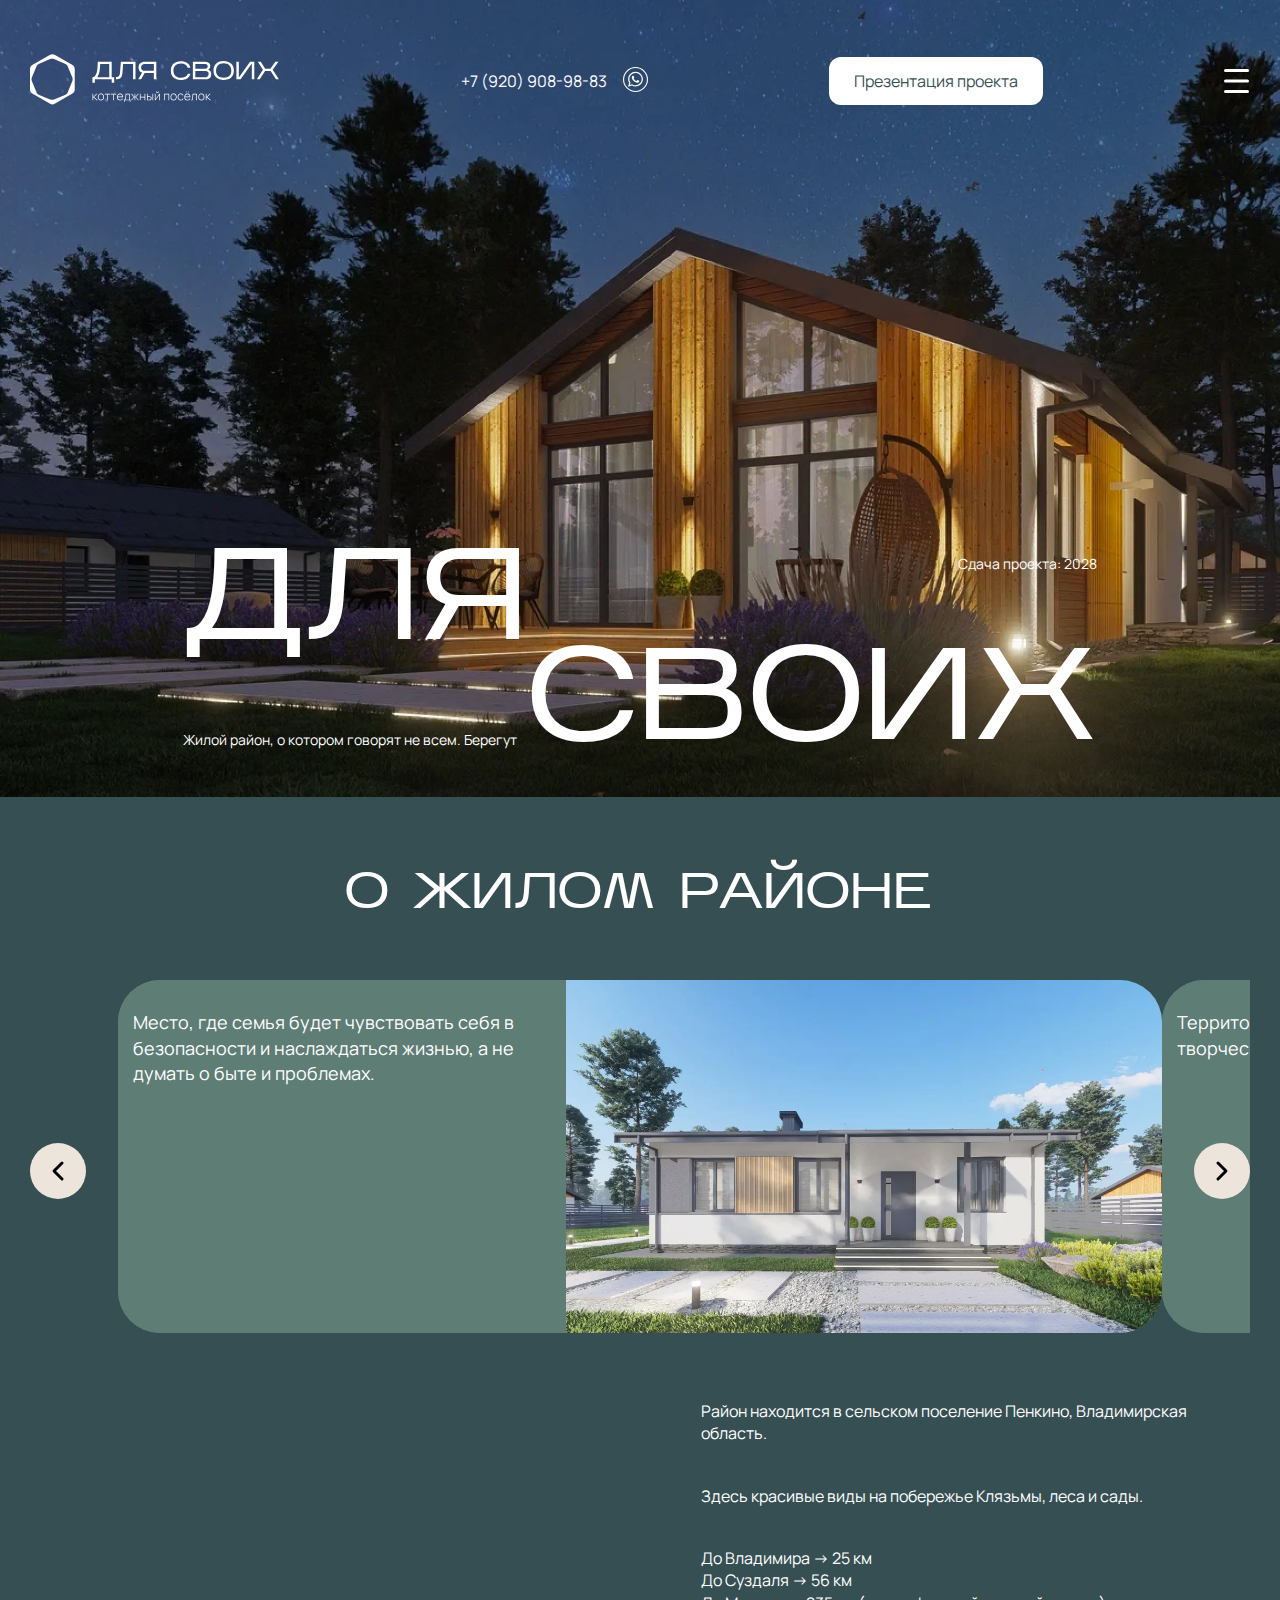
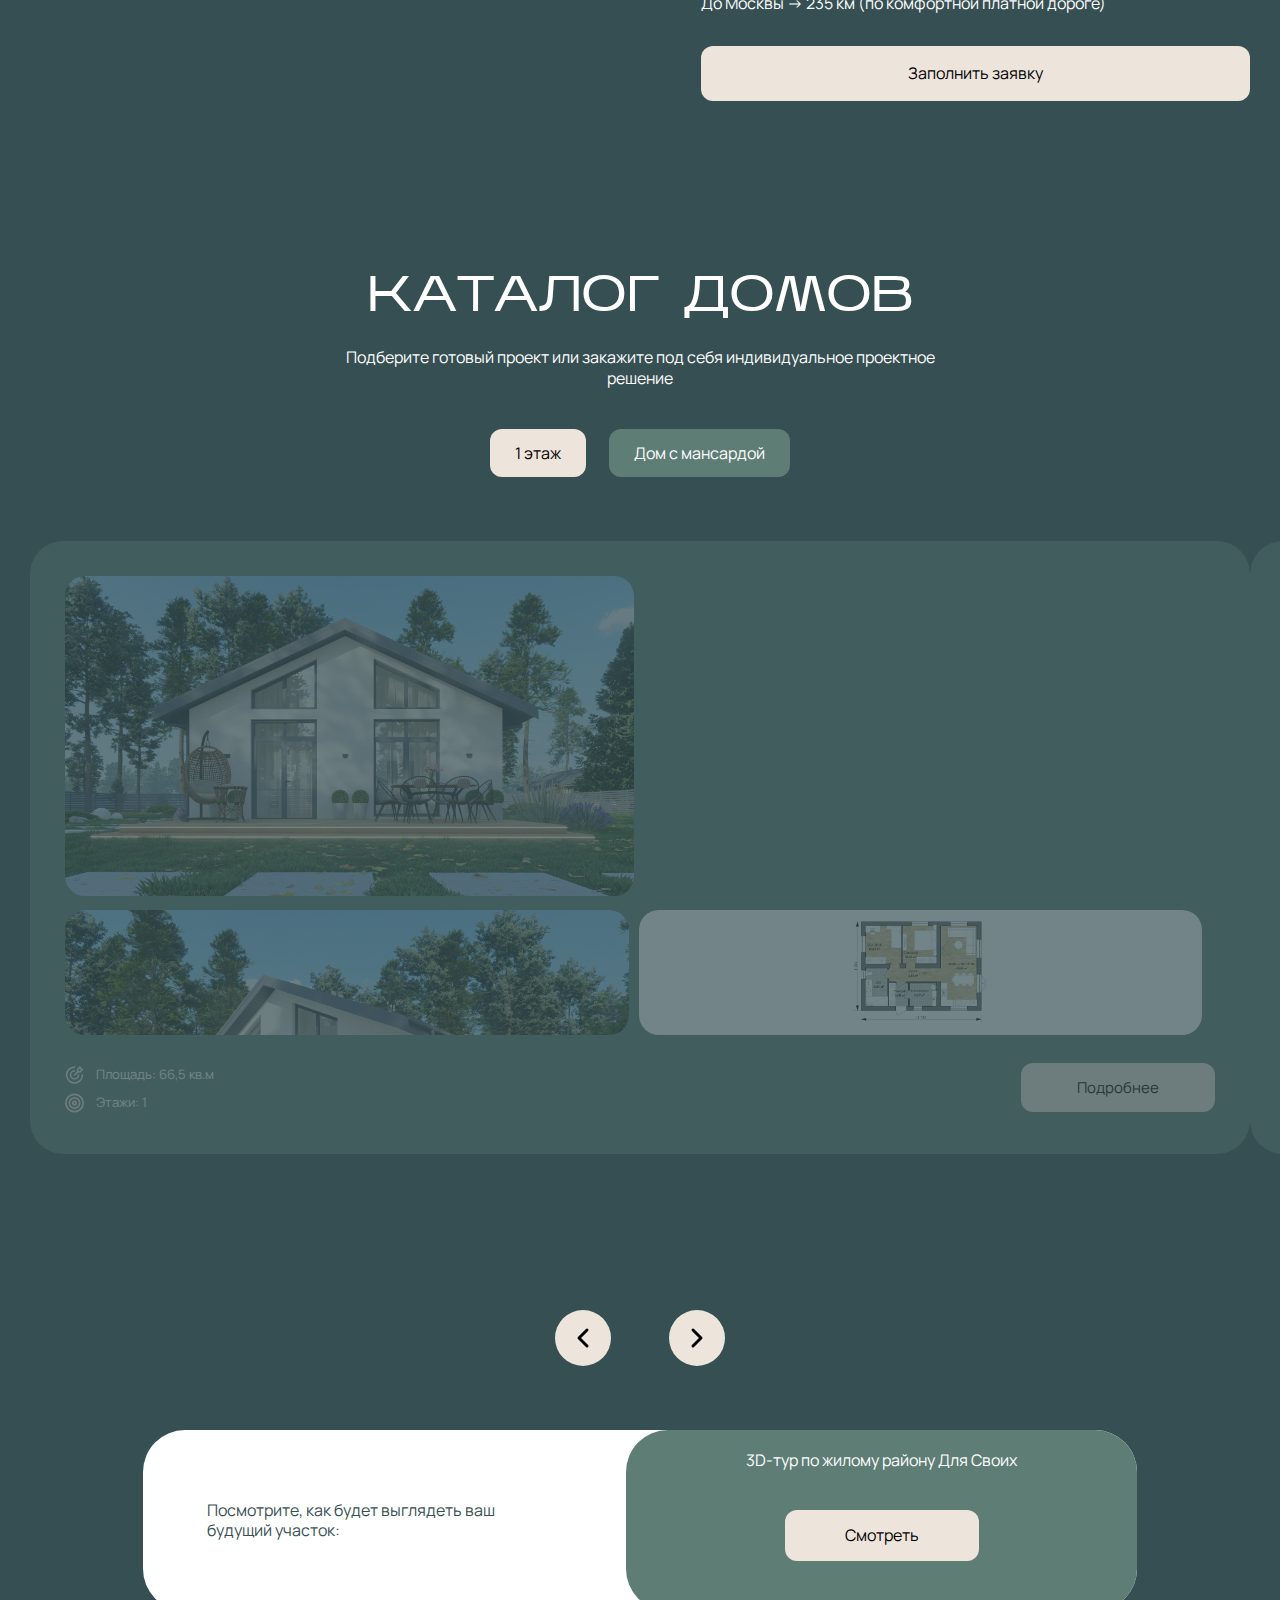
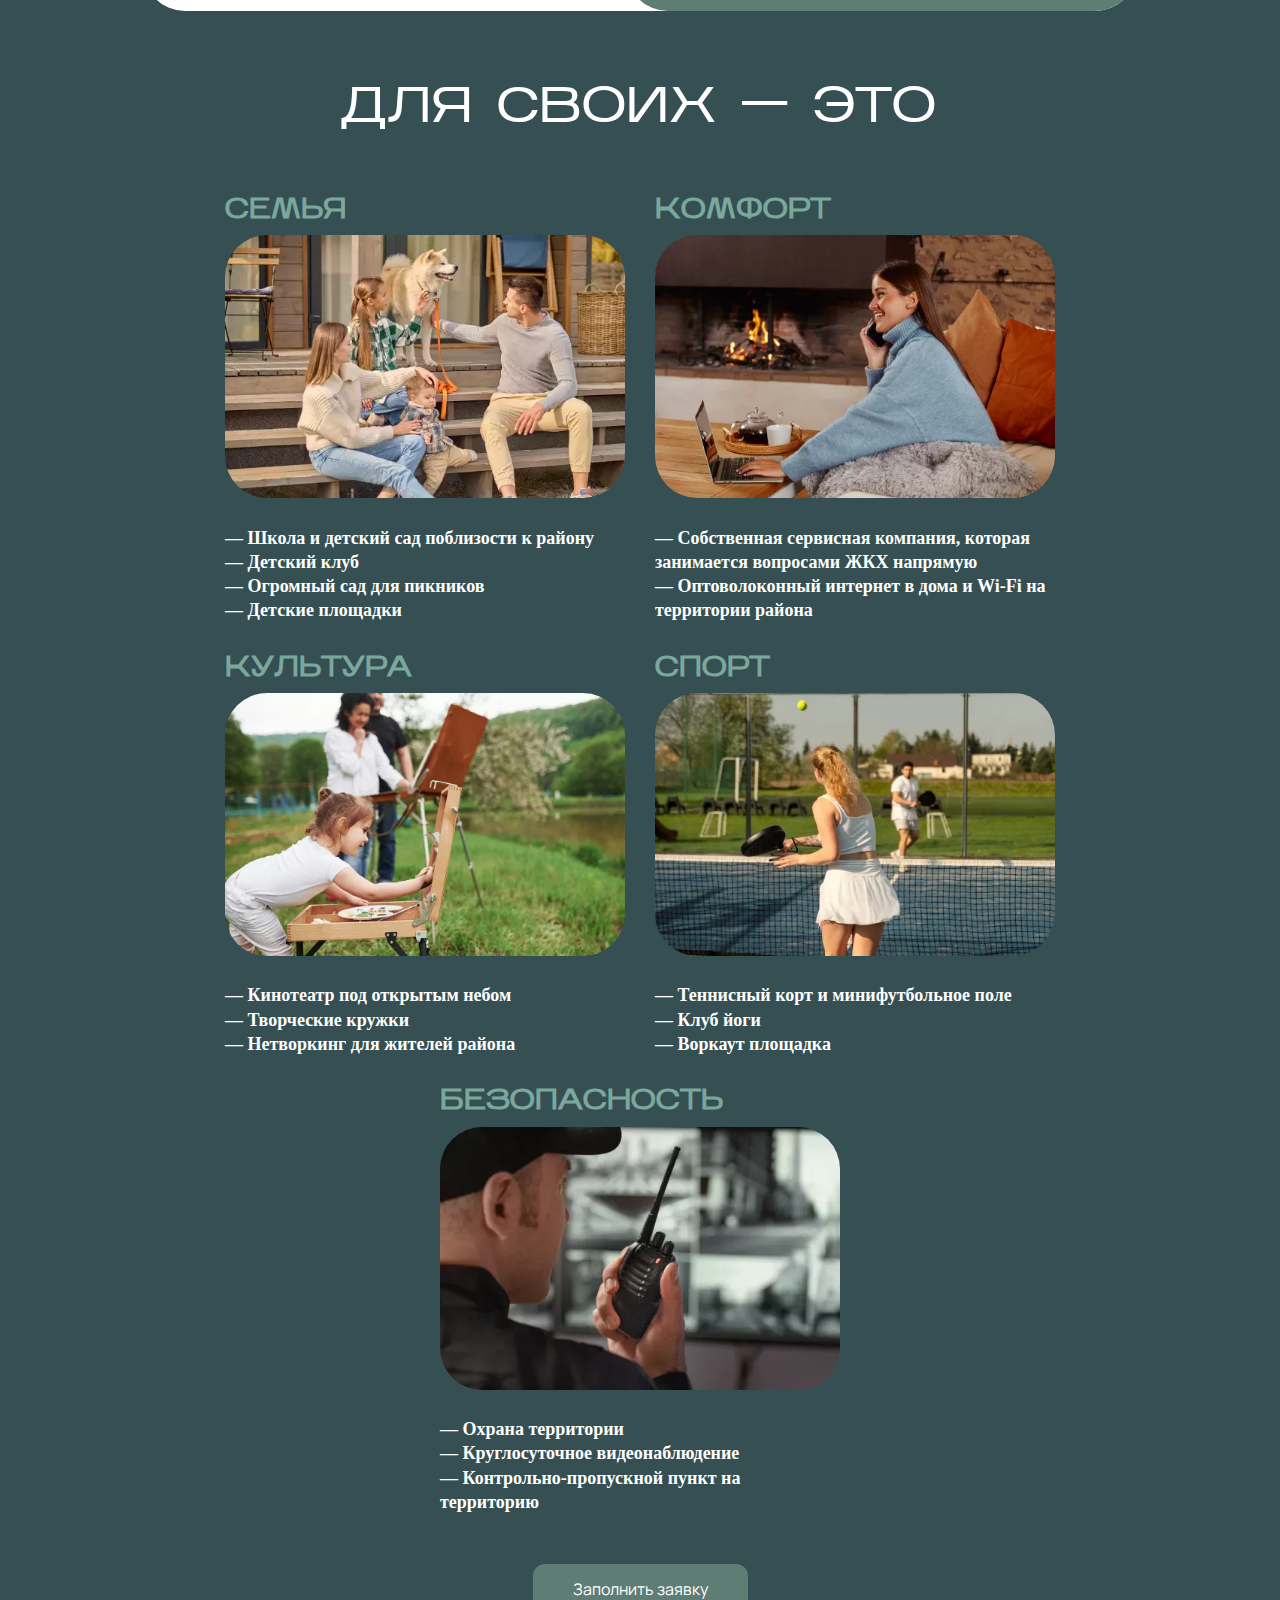
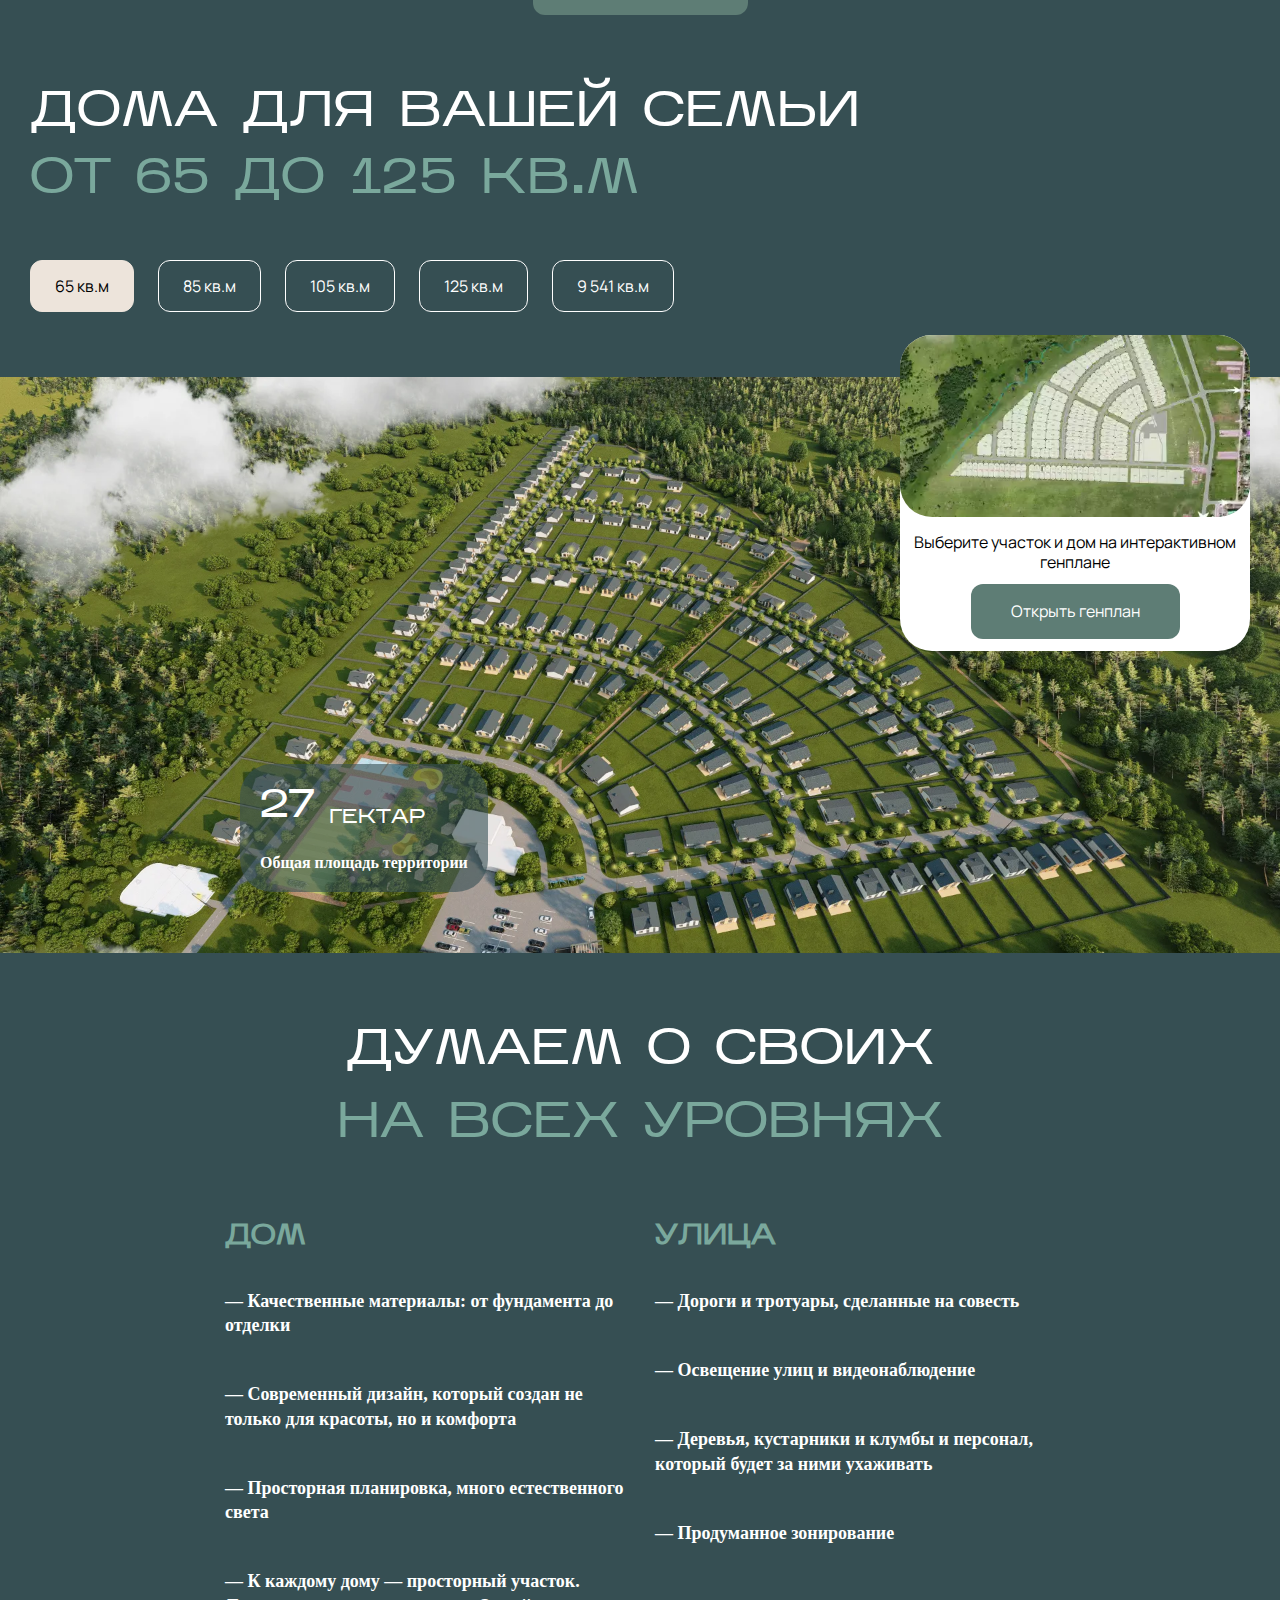
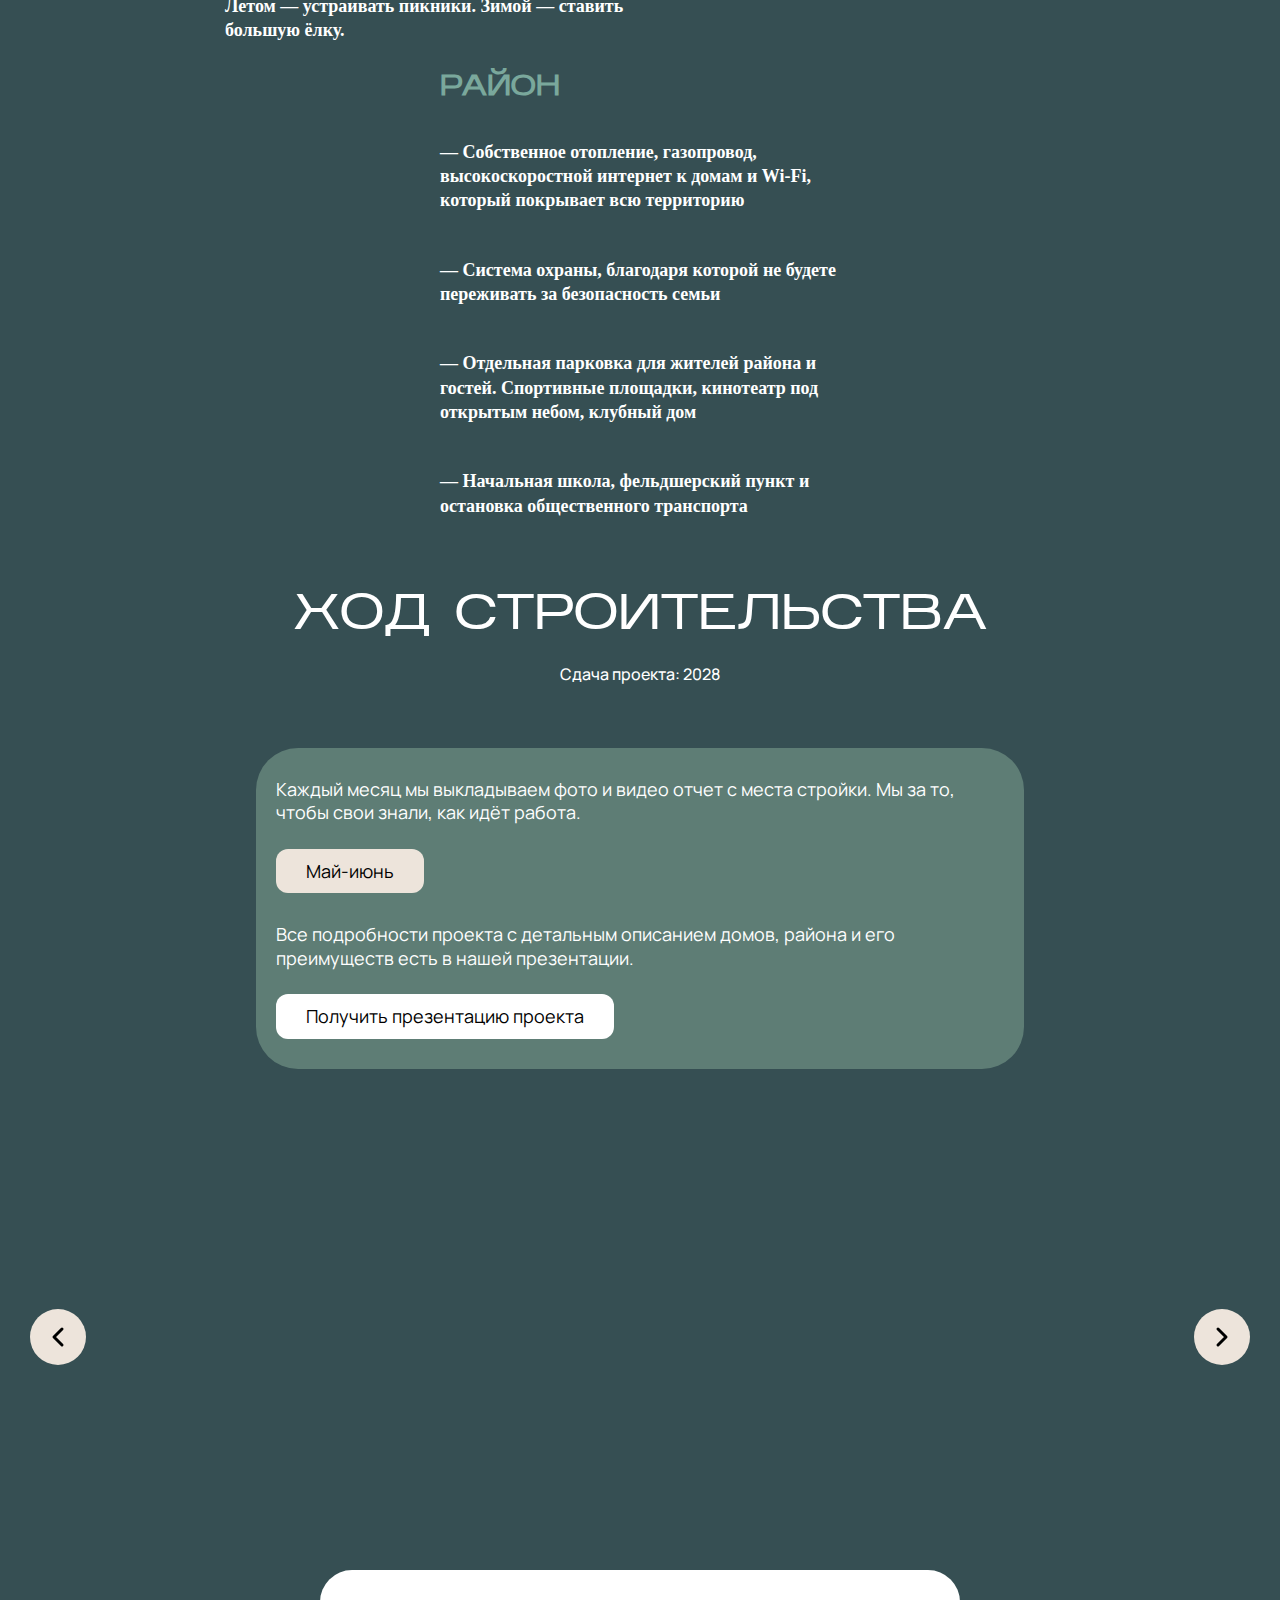
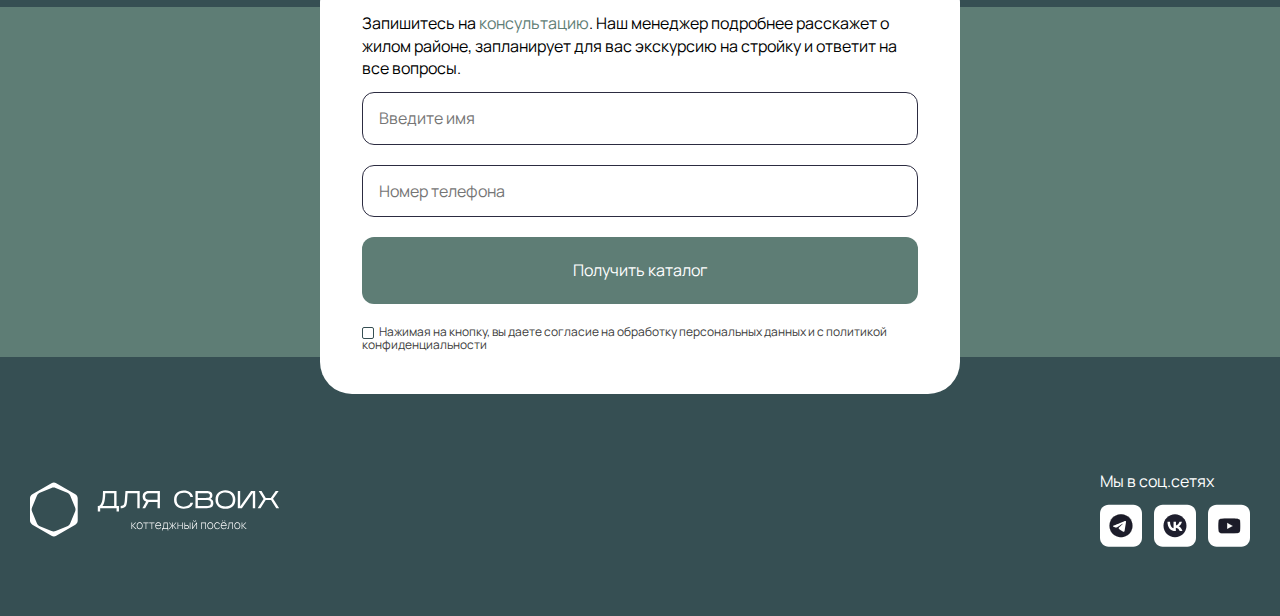
==== commit 50e462fb: "fixed bugs" ====
--- a/index.html
+++ b/index.html
@@ -789,19 +789,25 @@
             <div class="swiper-wrapper">
               <div class="swiper-slide slide">
                 <div class="slide__imgs">
-                  <img
-                    class="main-img"
-                    src="./src/img/1-1-1.webp"
-                    alt=""
-                    loading="lazy"
-                  />
-                  <div class="imgs__wrap">
+                  <span style="display: inline-block; border-radius: 20px">
                     <img
-                      class="minor-img"
-                      src="./src/img/1-1-2.webp"
+                      class="main-img"
+                      src="./src/img/1-1-1.webp"
                       alt=""
                       loading="lazy"
                     />
+                  </span>
+                  <div class="imgs__wrap">
+                    <div
+                      style="display: block; border-radius: 20px; width: 49%"
+                    >
+                      <img
+                        class="minor-img"
+                        src="./src/img/1-1-2.webp"
+                        alt=""
+                        loading="lazy"
+                      />
+                    </div>
                     <span
                       ><img src="./src/img/1-1-3.webp" alt="" loading="lazy"
                     /></span>
@@ -869,19 +875,25 @@
               </div>
               <div class="swiper-slide slide">
                 <div class="slide__imgs">
-                  <img
-                    class="main-img"
-                    src="./src/img/1-2-1.webp"
-                    alt=""
-                    loading="lazy"
-                  />
-                  <div class="imgs__wrap">
+                  <span style="display: inline-block; border-radius: 20px">
                     <img
-                      class="minor-img"
-                      src="./src/img/1-2-2.webp"
+                      class="main-img"
+                      src="./src/img/1-2-1.webp"
                       alt=""
                       loading="lazy"
                     />
+                  </span>
+                  <div class="imgs__wrap">
+                    <div
+                      style="display: block; border-radius: 20px; width: 49%"
+                    >
+                      <img
+                        class="minor-img"
+                        src="./src/img/1-2-2.webp"
+                        alt=""
+                        loading="lazy"
+                      />
+                    </div>
                     <span
                       ><img src="./src/img/1-2-3.webp" alt="" loading="lazy"
                     /></span>
@@ -949,19 +961,25 @@
               </div>
               <div class="swiper-slide slide">
                 <div class="slide__imgs">
-                  <img
-                    class="main-img"
-                    src="./src/img/1-3-1.webp"
-                    alt=""
-                    loading="lazy"
-                  />
-                  <div class="imgs__wrap">
+                  <span style="display: inline-block; border-radius: 20px">
                     <img
-                      class="minor-img"
-                      src="./src/img/1-3-2.webp"
+                      class="main-img"
+                      src="./src/img/1-3-1.webp"
                       alt=""
                       loading="lazy"
                     />
+                  </span>
+                  <div class="imgs__wrap">
+                    <div
+                      style="display: block; border-radius: 20px; width: 49%"
+                    >
+                      <img
+                        class="minor-img"
+                        src="./src/img/1-3-2.webp"
+                        alt=""
+                        loading="lazy"
+                      />
+                    </div>
                     <span
                       ><img src="./src/img/1-3-3.webp" alt="" loading="lazy"
                     /></span>
@@ -1029,19 +1047,25 @@
               </div>
               <div class="swiper-slide slide">
                 <div class="slide__imgs">
-                  <img
-                    class="main-img"
-                    src="./src/img/1-4-1.webp"
-                    alt=""
-                    loading="lazy"
-                  />
-                  <div class="imgs__wrap">
+                  <span style="display: inline-block; border-radius: 20px">
                     <img
-                      class="minor-img"
-                      src="./src/img/1-4-2.webp"
+                      class="main-img"
+                      src="./src/img/1-4-1.webp"
                       alt=""
                       loading="lazy"
                     />
+                  </span>
+                  <div class="imgs__wrap">
+                    <div
+                      style="display: block; border-radius: 20px; width: 49%"
+                    >
+                      <img
+                        class="minor-img"
+                        src="./src/img/1-4-2.webp"
+                        alt=""
+                        loading="lazy"
+                      />
+                    </div>
                     <span
                       ><img src="./src/img/1-4-3.webp" alt="" loading="lazy"
                     /></span>
@@ -1109,19 +1133,25 @@
               </div>
               <div class="swiper-slide slide">
                 <div class="slide__imgs">
-                  <img
-                    class="main-img"
-                    src="./src/img/1-5-1.webp"
-                    alt=""
-                    loading="lazy"
-                  />
-                  <div class="imgs__wrap">
+                  <span style="display: inline-block; border-radius: 20px">
                     <img
-                      class="minor-img"
-                      src="./src/img/1-5-2.webp"
+                      class="main-img"
+                      src="./src/img/1-5-1.webp"
                       alt=""
                       loading="lazy"
                     />
+                  </span>
+                  <div class="imgs__wrap">
+                    <div
+                      style="display: block; border-radius: 20px; width: 49%"
+                    >
+                      <img
+                        class="minor-img"
+                        src="./src/img/1-5-2.webp"
+                        alt=""
+                        loading="lazy"
+                      />
+                    </div>
                     <span
                       ><img src="./src/img/1-5-3.webp" alt="" loading="lazy"
                     /></span>
@@ -1189,19 +1219,25 @@
               </div>
               <div class="swiper-slide slide">
                 <div class="slide__imgs">
-                  <img
-                    class="main-img"
-                    src="./src/img/1-6-1.webp"
-                    alt=""
-                    loading="lazy"
-                  />
-                  <div class="imgs__wrap">
+                  <span style="display: inline-block; border-radius: 20px">
                     <img
-                      class="minor-img"
-                      src="./src/img/1-6-2.webp"
+                      class="main-img"
+                      src="./src/img/1-6-1.webp"
                       alt=""
                       loading="lazy"
                     />
+                  </span>
+                  <div class="imgs__wrap">
+                    <div
+                      style="display: block; border-radius: 20px; width: 49%"
+                    >
+                      <img
+                        class="minor-img"
+                        src="./src/img/1-6-2.webp"
+                        alt=""
+                        loading="lazy"
+                      />
+                    </div>
                     <span
                       ><img src="./src/img/1-6-3.webp" alt="" loading="lazy"
                     /></span>
@@ -1269,19 +1305,25 @@
               </div>
               <div class="swiper-slide slide">
                 <div class="slide__imgs">
-                  <img
-                    class="main-img"
-                    src="./src/img/1-7-1.webp"
-                    alt=""
-                    loading="lazy"
-                  />
-                  <div class="imgs__wrap">
+                  <span style="display: inline-block; border-radius: 20px">
                     <img
-                      class="minor-img"
-                      src="./src/img/1-7-2.webp"
+                      class="main-img"
+                      src="./src/img/1-7-1.webp"
                       alt=""
                       loading="lazy"
                     />
+                  </span>
+                  <div class="imgs__wrap">
+                    <div
+                      style="display: block; border-radius: 20px; width: 49%"
+                    >
+                      <img
+                        class="minor-img"
+                        src="./src/img/1-7-2.webp"
+                        alt=""
+                        loading="lazy"
+                      />
+                    </div>
                     <span
                       ><img src="./src/img/1-7-3.webp" alt="" loading="lazy"
                     /></span>
@@ -1389,12 +1431,14 @@
             <div class="swiper-wrapper">
               <div class="swiper-slide slide">
                 <div class="slide__imgs">
-                  <img
-                    class="main-img"
-                    src="./src/img/2-1-1.webp"
-                    alt=""
-                    loading="lazy"
-                  />
+                  <span style="display: inline-block; border-radius: 20px">
+                    <img
+                      class="main-img"
+                      src="./src/img/2-1-1.webp"
+                      alt=""
+                      loading="lazy"
+                    />
+                  </span>
                   <div class="imgs__wrap">
                     <span
                       ><img src="./src/img/2-1-2.webp" alt="" loading="lazy"
@@ -1466,12 +1510,14 @@
               </div>
               <div class="swiper-slide slide">
                 <div class="slide__imgs">
-                  <img
-                    class="main-img"
-                    src="./src/img/2-2-1.webp"
-                    alt=""
-                    loading="lazy"
-                  />
+                  <span style="display: inline-block; border-radius: 20px">
+                    <img
+                      class="main-img"
+                      src="./src/img/2-2-1.webp"
+                      alt=""
+                      loading="lazy"
+                    />
+                  </span>
                   <div class="imgs__wrap">
                     <span
                       ><img src="./src/img/2-2-2.webp" alt="" loading="lazy"
@@ -1543,12 +1589,14 @@
               </div>
               <div class="swiper-slide slide">
                 <div class="slide__imgs">
-                  <img
-                    class="main-img"
-                    src="./src/img/2-3-1.webp"
-                    alt=""
-                    loading="lazy"
-                  />
+                  <span style="display: inline-block; border-radius: 20px">
+                    <img
+                      class="main-img"
+                      src="./src/img/2-3-1.webp"
+                      alt=""
+                      loading="lazy"
+                    />
+                  </span>
                   <div class="imgs__wrap">
                     <span
                       ><img src="./src/img/2-3-2.webp" alt="" loading="lazy"
--- a/src/style/style-index.css
+++ b/src/style/style-index.css
@@ -496,6 +496,8 @@
 }
 .catalog__container .swiper-wrapper .slide__imgs .imgs__wrap .minor-img {
   margin: 0;
+  width: 100%;
+  height: 100%;
   border-radius: 20px;
   -o-object-fit: cover;
      object-fit: cover;
@@ -512,10 +514,11 @@
   background-color: #ffffff;
   border-radius: 20px;
   overflow: hidden;
-  max-height: 175px;
+  max-height: 145px;
 }
 .catalog__container .swiper-wrapper .slide__imgs .imgs__wrap span img {
-  height: 100%;
+  display: block;
+  height: 90%;
 }
 .catalog__container .swiper-wrapper .slide__imgs .main-img {
   border-radius: 20px;
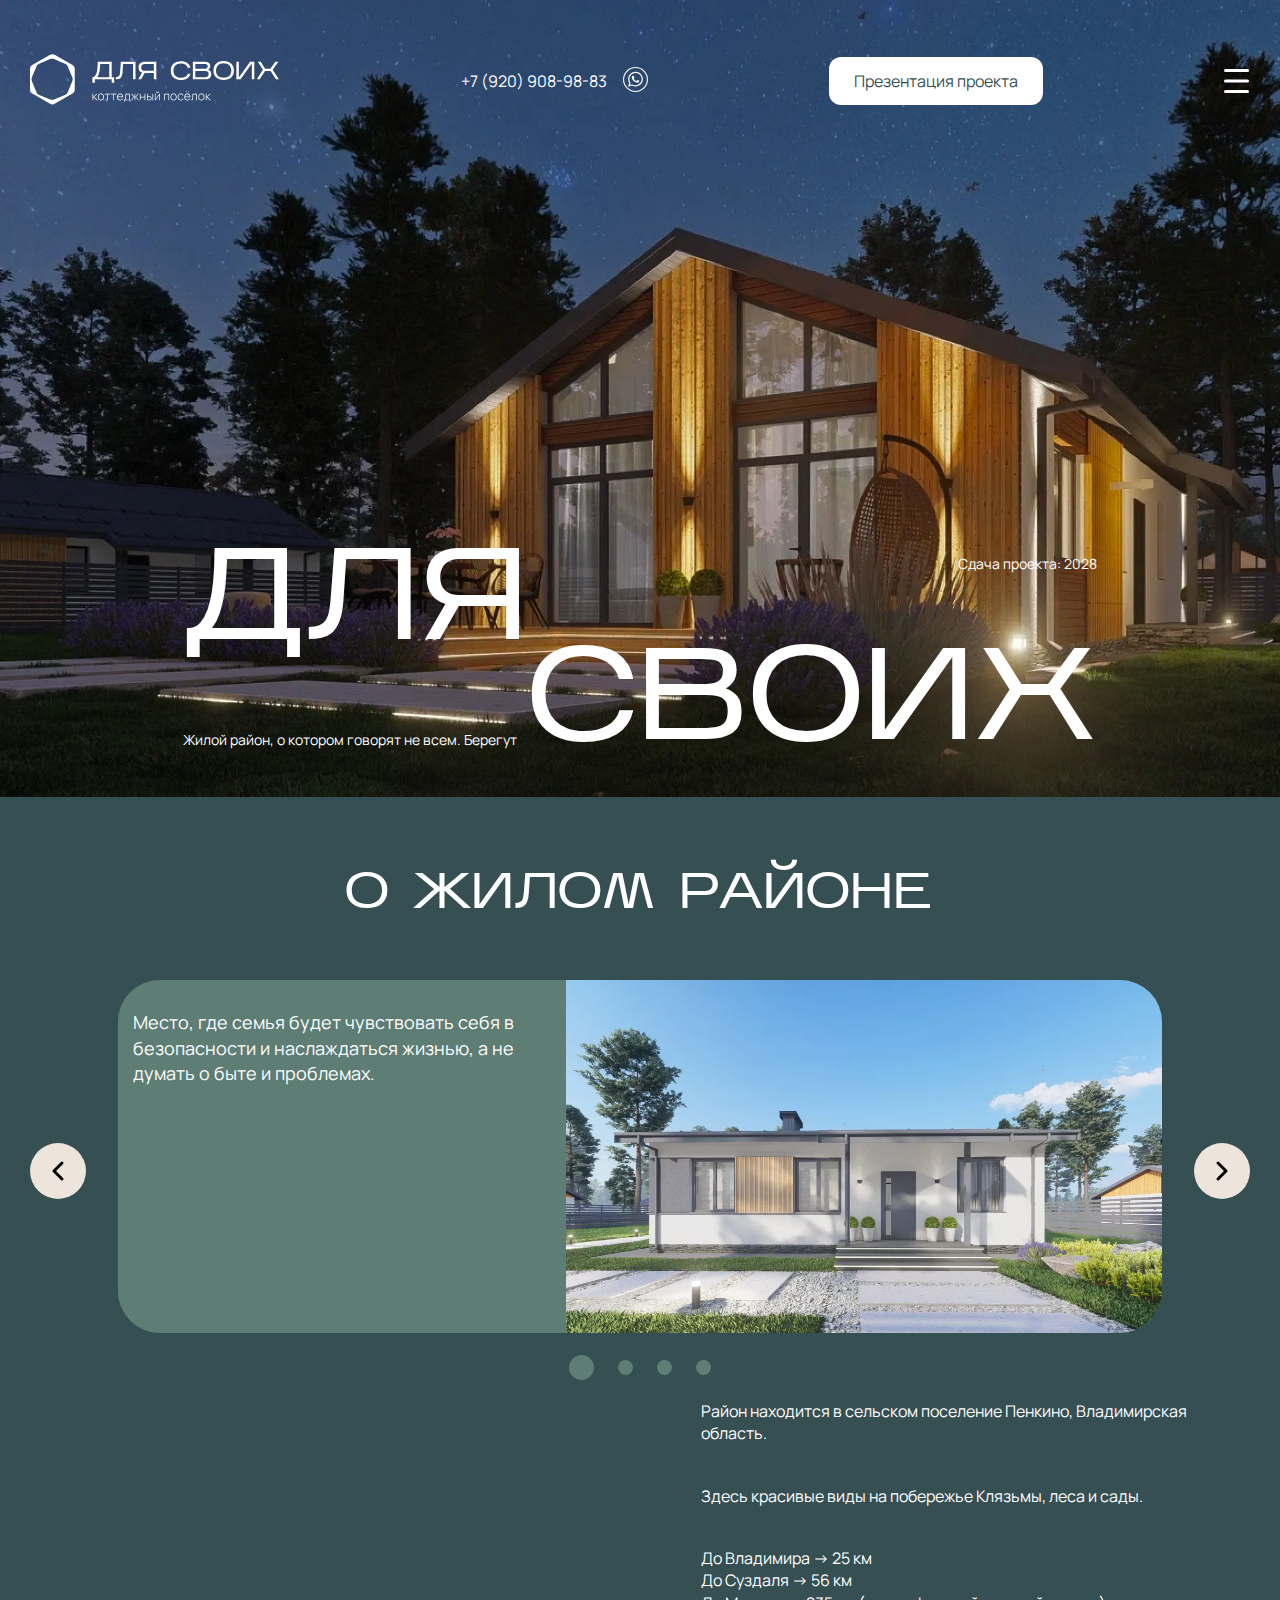
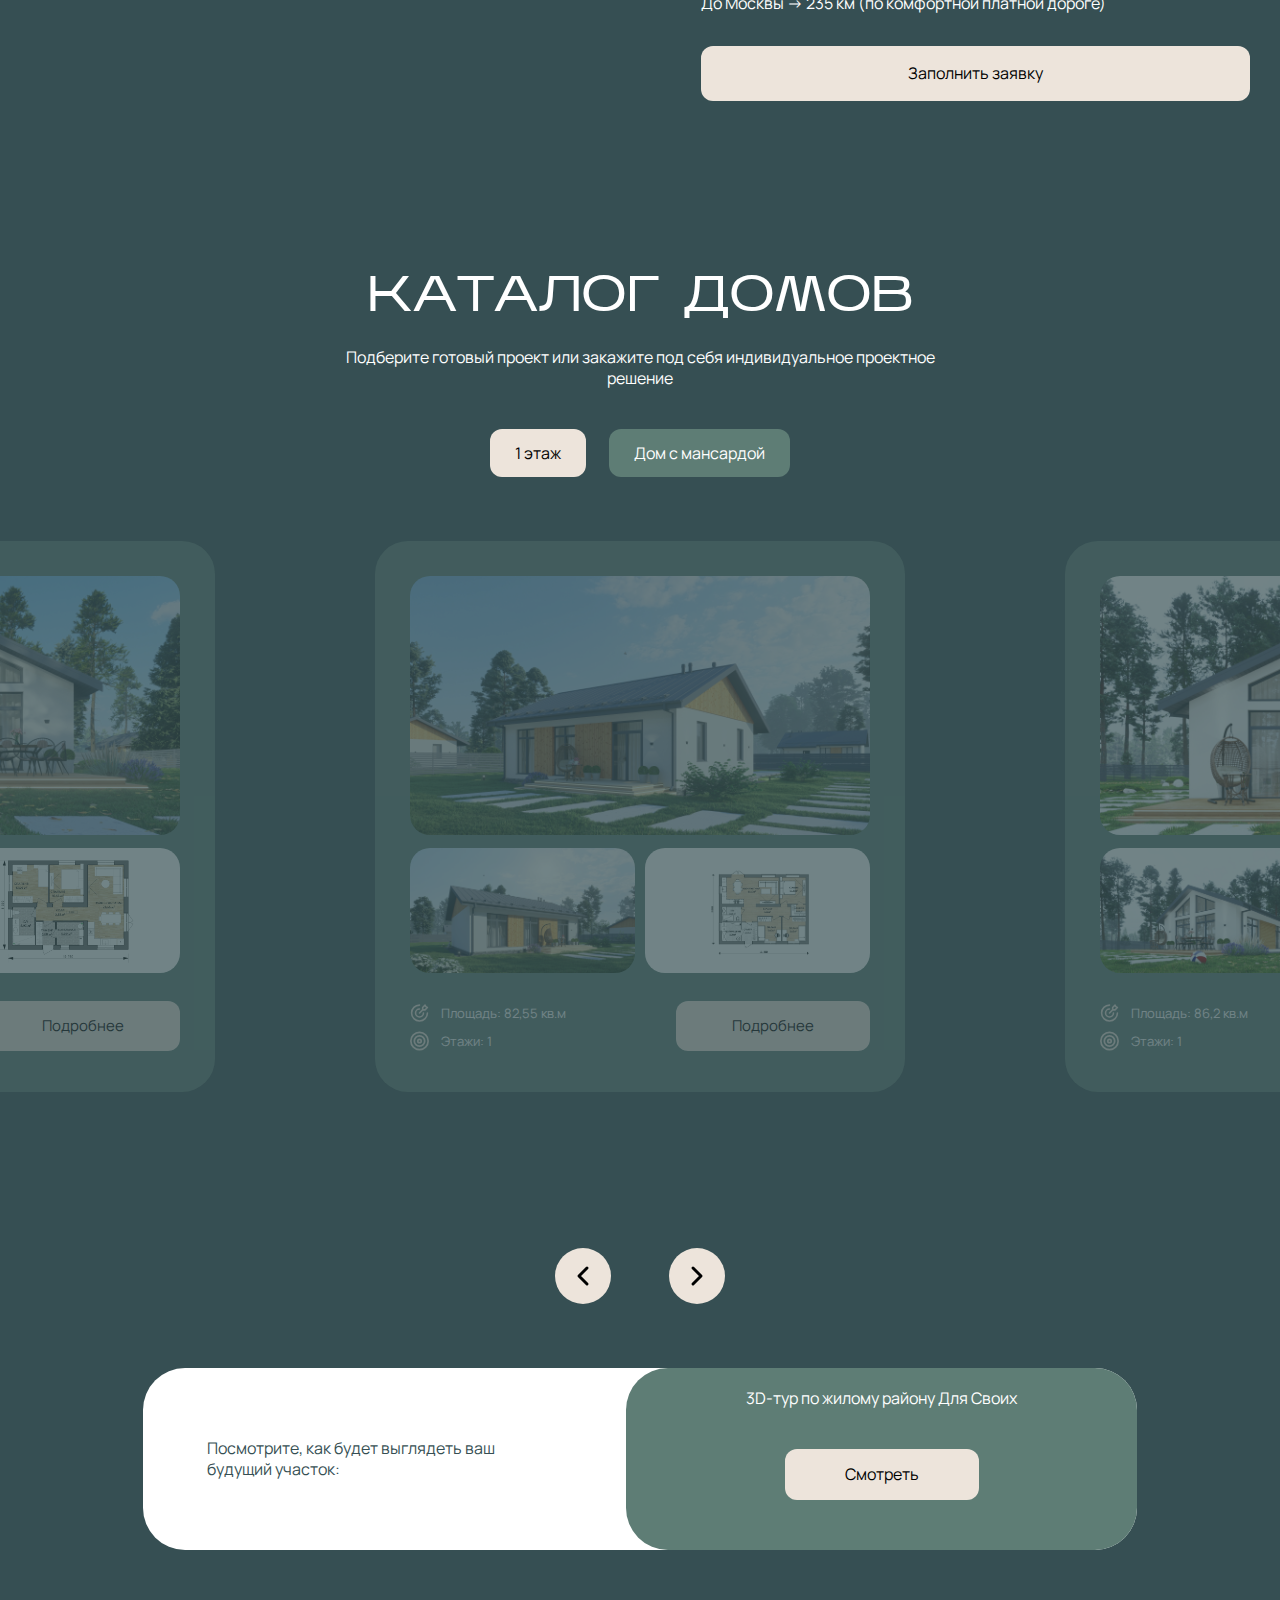
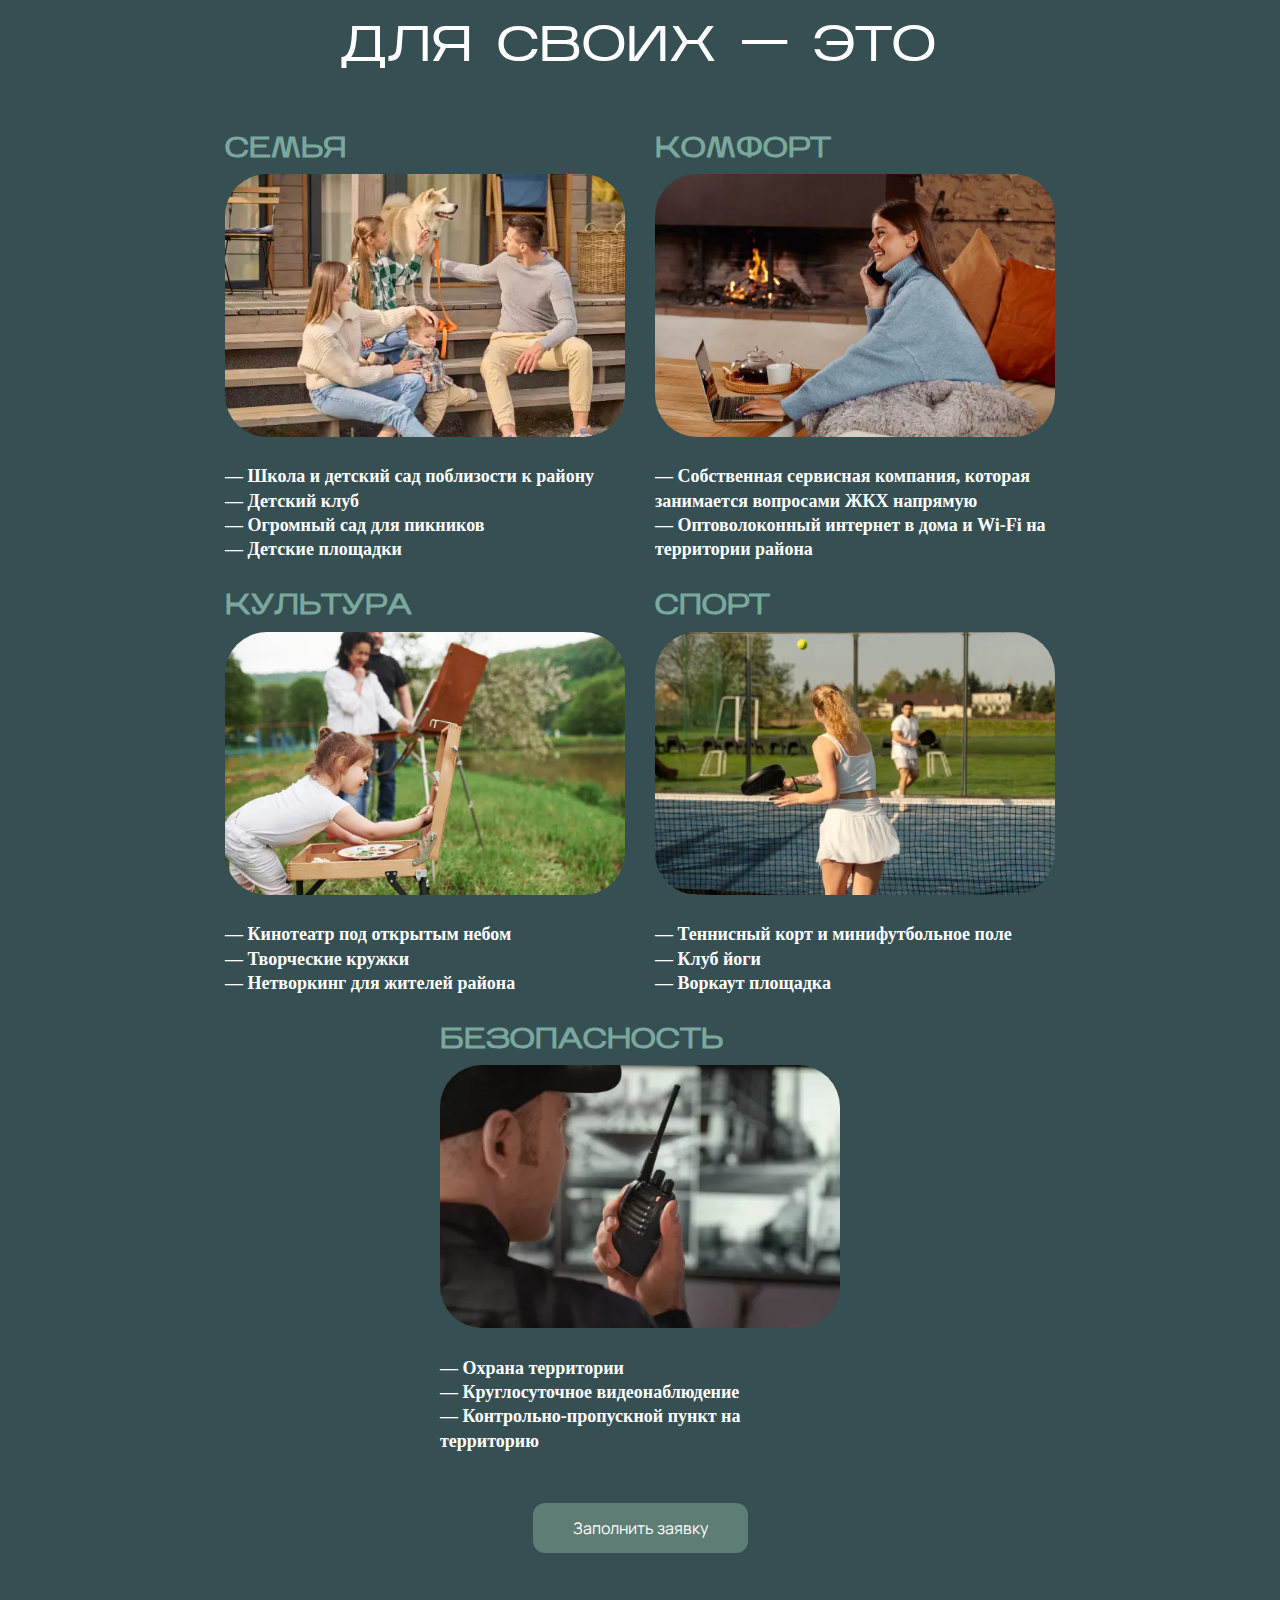
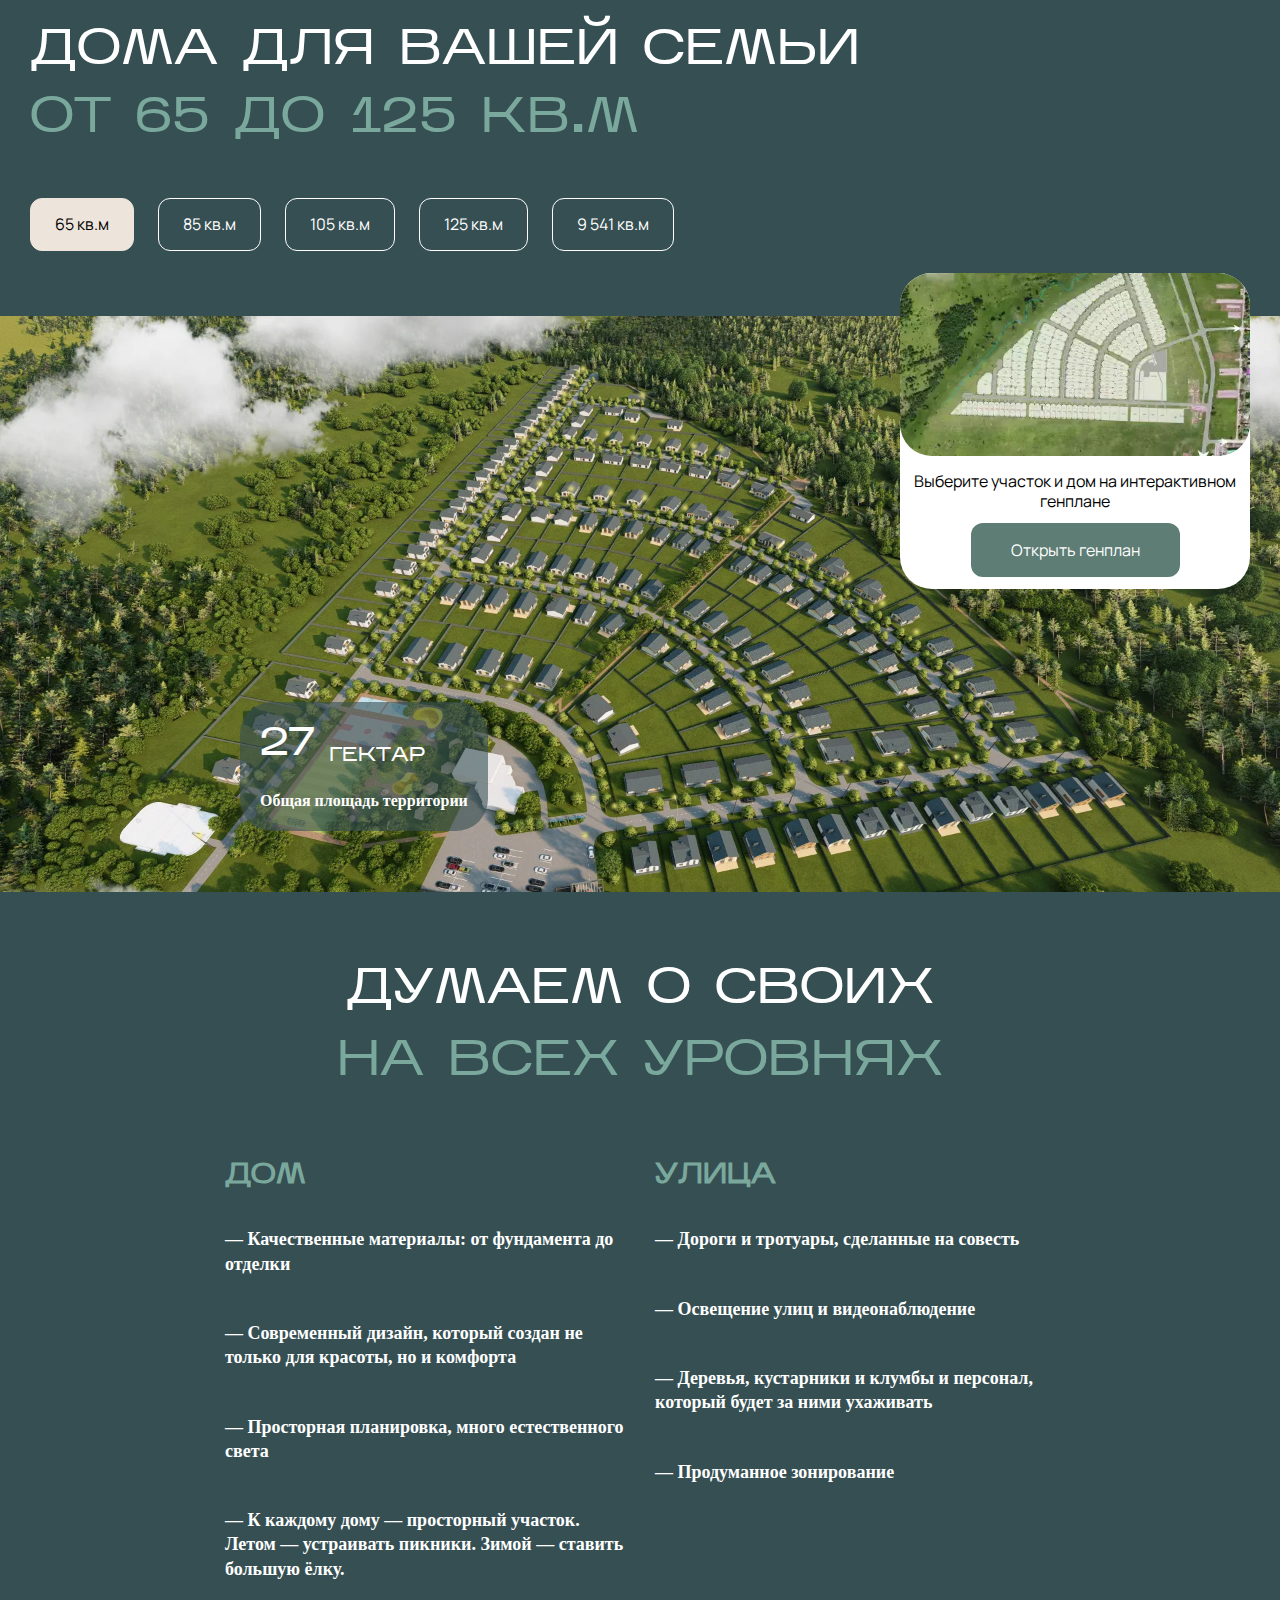
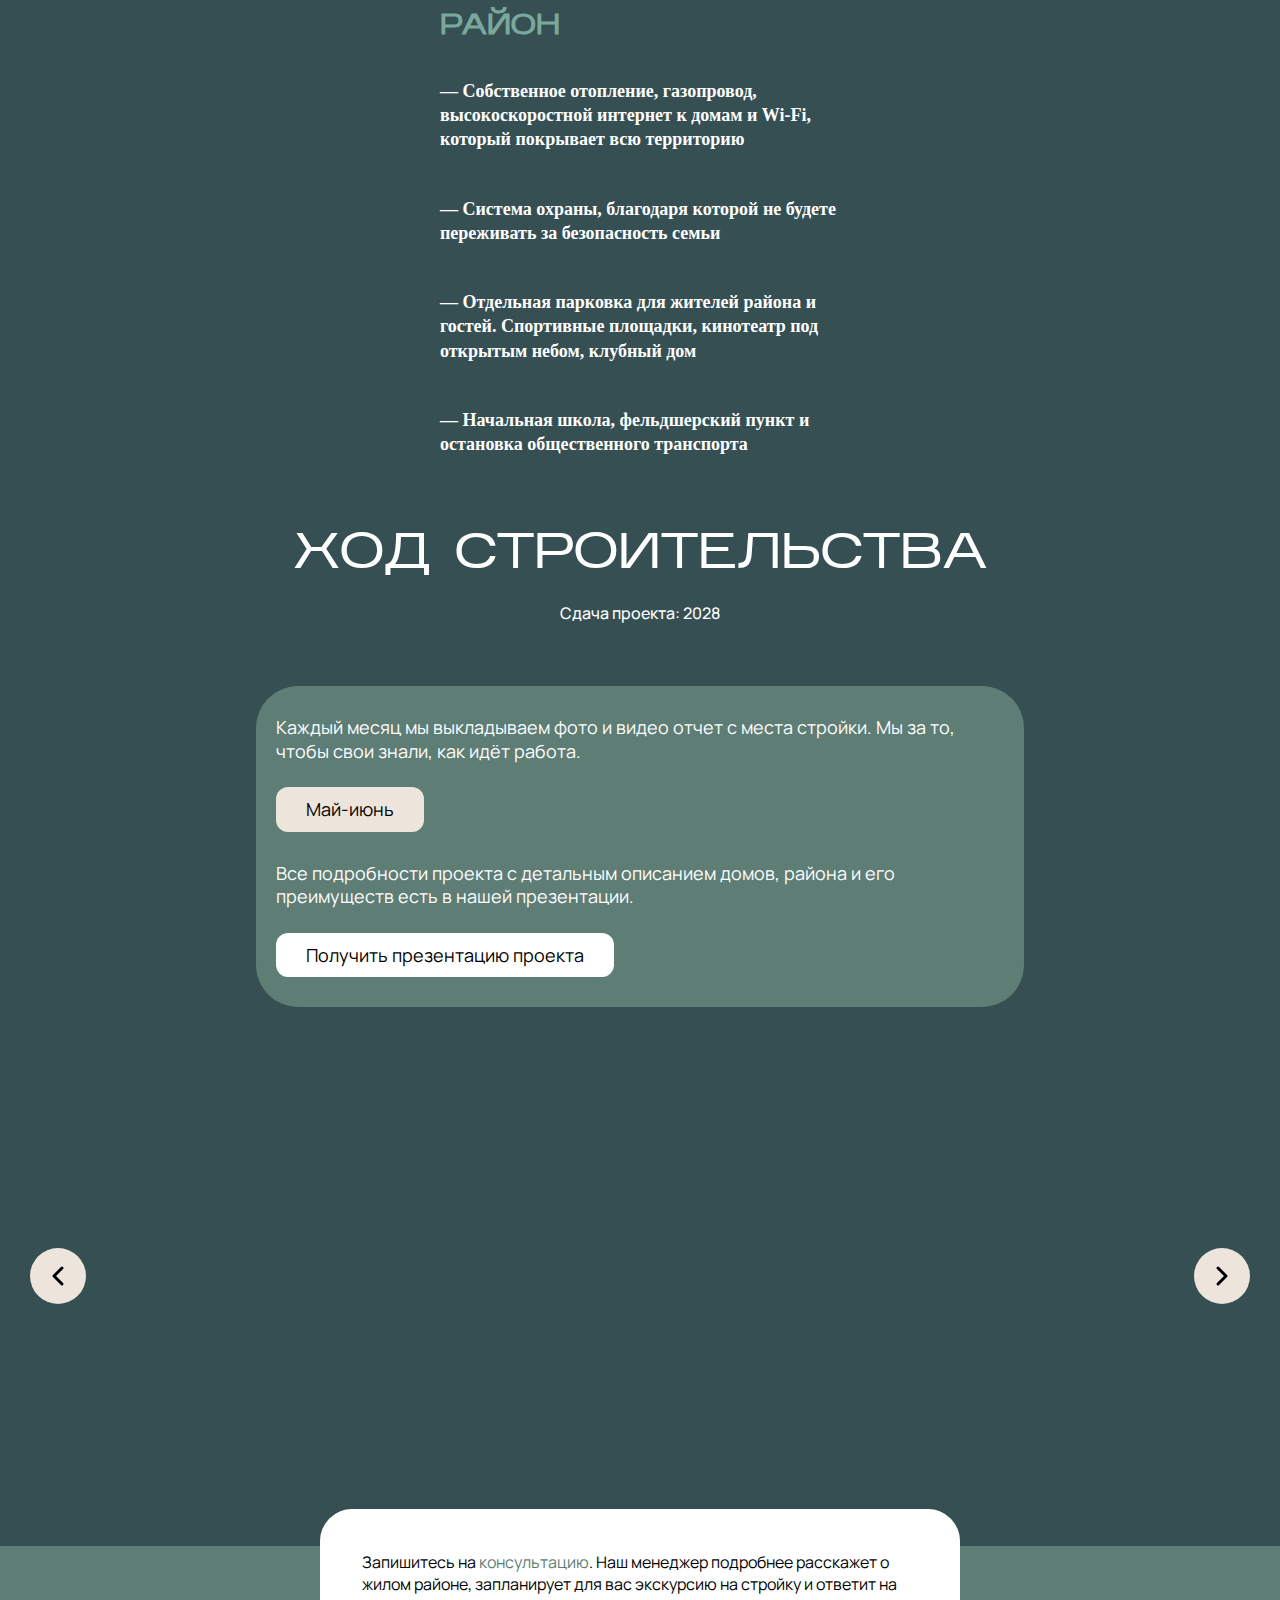
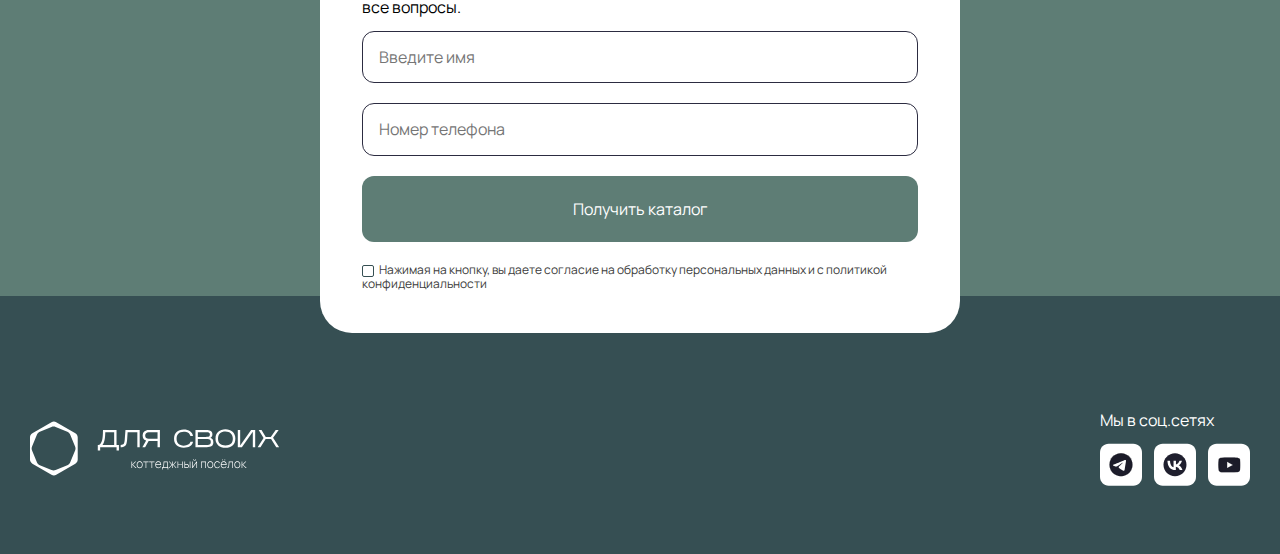
==== commit 6d7c2620: "fix v5" ====
--- a/index.html
+++ b/index.html
@@ -1,541 +1,122 @@
 <!DOCTYPE html>
 <html lang="ru">
-  <head>
-    <meta charset="UTF-8" />
-    <meta name="viewport" content="width=device-width, initial-scale=1.0" />
-    <title>Для Своих</title>
-    <link
-      rel="stylesheet"
-      href="https://cdn.jsdelivr.net/npm/swiper@11/swiper-bundle.min.css"
-    />
-    <link rel="stylesheet" href="./src/style/normalize.css" />
-    <link rel="stylesheet" href="./src/style/style-index.css" />
-    <script
-      src="https://code.jquery.com/jquery-3.7.1.min.js"
-      integrity="sha256-/JqT3SQfawRcv/BIHPThkBvs0OEvtFFmqPF/lYI/Cxo="
-      crossorigin="anonymous"
-    ></script>
-    <script
-      src="https://cdnjs.cloudflare.com/ajax/libs/jquery-zoom/1.7.21/jquery.zoom.min.js"
-      integrity="sha512-m5kAjE5cCBN5pwlVFi4ABsZgnLuKPEx0fOnzaH5v64Zi3wKnhesNUYq4yKmHQyTa3gmkR6YeSKW1S+siMvgWtQ=="
-      crossorigin="anonymous"
-      referrerpolicy="no-referrer"
-    ></script>
-    <script
-      defer
-      src="https://api-maps.yandex.ru/2.1/?apikey=ваш API-ключ&lang=ru_RU"
-      type="text/javascript"
-    ></script>
-    <script
-      defer
-      src="https://cdn.jsdelivr.net/npm/swiper@11/swiper-bundle.min.js"
-    ></script>
-    <script defer src="https://unpkg.com/imask"></script>
-    <script defer src="./src/js/main.js"></script>
-  </head>
-  <body>
-    <div>
-      <img
-        src="https://mc.yandex.ru/watch/97400384"
-        style="position: absolute; left: -9999px"
-        alt=""
-      />
-    </div>
-    <div>
-      <img
-        src="https://top-fwz1.mail.ru/counter?id=3519281;js=na"
-        style="position: absolute; left: -9999px"
-        alt="Top.Mail.Ru"
-      />
-    </div>
-    <header class="header max-container">
-      <div class="header__container container">
-        <div class="header__top">
-          <div class="header__logo">
-            <svg
-              width="488"
-              height="99"
-              viewBox="0 0 488 99"
-              fill="none"
-              xmlns="http://www.w3.org/2000/svg"
-            >
-              <path
-                d="M121.983 90.1851V77.3124H123.366V83.5103L129.457 77.3124H131.376L124.999 83.7487L132.281 90.1851H130.148L123.366 83.9871V90.1851H121.983ZM138.531 90.5426C137.251 90.5426 136.167 90.2526 135.277 89.6725C134.387 89.0925 133.707 88.2899 133.239 87.2649C132.77 86.2398 132.535 85.0598 132.535 83.7249C132.535 82.382 132.774 81.202 133.251 80.1849C133.727 79.1599 134.411 78.3653 135.301 77.8011C136.199 77.2369 137.275 76.9548 138.531 76.9548C139.81 76.9548 140.895 77.2449 141.785 77.8249C142.683 78.397 143.362 79.1917 143.823 80.2088C144.292 81.2258 144.526 82.3979 144.526 83.7249C144.526 85.0837 144.292 86.2756 143.823 87.3006C143.354 88.3177 142.671 89.1123 141.773 89.6845C140.875 90.2566 139.794 90.5426 138.531 90.5426ZM138.531 89.2077C140.048 89.2077 141.181 88.6991 141.928 87.682C142.683 86.6649 143.06 85.3459 143.06 83.7249C143.06 82.0721 142.683 80.7531 141.928 79.7677C141.173 78.7824 140.04 78.2898 138.531 78.2898C137.506 78.2898 136.659 78.5242 135.992 78.993C135.324 79.4539 134.824 80.0935 134.49 80.912C134.164 81.7225 134.001 82.6601 134.001 83.7249C134.001 85.3777 134.383 86.7047 135.146 87.7059C135.916 88.7071 137.045 89.2077 138.531 89.2077ZM150.41 90.1851V78.6235H145.75V77.3124H156.441V78.6235H151.781V90.1851H150.41ZM162.283 90.1851V78.6235H157.622V77.3124H168.314V78.6235H163.653V90.1851H162.283ZM175.872 90.5426C174.64 90.5426 173.575 90.2685 172.677 89.7202C171.779 89.164 171.084 88.3813 170.591 87.3721C170.099 86.355 169.853 85.1552 169.853 83.7726C169.853 82.3661 170.095 81.1543 170.58 80.1372C171.072 79.1122 171.764 78.3255 172.654 77.7772C173.551 77.229 174.616 76.9548 175.848 76.9548C177.095 76.9548 178.16 77.2409 179.042 77.813C179.932 78.3772 180.608 79.1956 181.068 80.2683C181.537 81.3411 181.76 82.6323 181.736 84.1421H180.306V83.6653C180.266 81.9013 179.869 80.5584 179.114 79.6366C178.359 78.7149 177.278 78.254 175.872 78.254C174.418 78.254 173.293 78.7348 172.499 79.6962C171.712 80.6498 171.319 82.0006 171.319 83.7487C171.319 85.481 171.712 86.8239 172.499 87.7774C173.293 88.7309 174.41 89.2077 175.848 89.2077C176.841 89.2077 177.707 88.9773 178.446 88.5164C179.193 88.0476 179.785 87.3801 180.222 86.514L181.462 87.0622C180.945 88.1747 180.198 89.0329 179.221 89.6368C178.244 90.2407 177.127 90.5426 175.872 90.5426ZM170.794 84.1421V82.9025H180.961V84.1421H170.794ZM183.419 93.0456V88.9336C184.158 88.9336 184.69 88.6991 185.016 88.2303C185.35 87.7615 185.62 87.0265 185.827 86.0253C185.962 85.3578 186.073 84.6347 186.16 83.856C186.256 83.0773 186.335 82.1635 186.399 81.1146C186.47 80.0657 186.542 78.7983 186.613 77.3124H194.766V88.9336H195.97V93.0456H194.635V90.1851H184.766V93.0456H183.419ZM186.101 88.9336H193.383V78.5639H187.936C187.904 79.2155 187.865 79.9108 187.817 80.6498C187.769 81.3808 187.714 82.1118 187.65 82.8429C187.587 83.5739 187.511 84.2613 187.424 84.9049C187.336 85.5485 187.233 86.1047 187.114 86.5736C186.987 87.106 186.852 87.5708 186.709 87.9681C186.566 88.3654 186.363 88.6872 186.101 88.9336ZM196.933 90.1851L202.607 83.7487L197.148 77.3124H198.721L204.097 83.713V77.3124H205.408V83.713L210.783 77.3124H212.368L206.909 83.7487L212.583 90.1851H210.962L205.408 83.7845V90.1851H204.097V83.7845L198.554 90.1851H196.933ZM214.496 90.1851V77.3124H215.867V83.0813H223.626V77.3124H224.997V90.1851H223.626V84.4162H215.867V90.1851H214.496ZM228.336 90.1851L228.324 77.3124H229.719V82.3423H232.21C232.591 82.3423 232.945 82.3502 233.271 82.3661C233.604 82.382 233.91 82.4178 234.188 82.4734C234.792 82.5846 235.337 82.7833 235.821 83.0693C236.314 83.3554 236.703 83.7567 236.989 84.2732C237.283 84.7897 237.43 85.4532 237.43 86.2637C237.43 87.3523 237.148 88.2065 236.584 88.8263C236.02 89.4461 235.337 89.8434 234.534 90.0182C234.2 90.0897 233.855 90.1374 233.497 90.1612C233.147 90.1771 232.786 90.1851 232.412 90.1851H228.336ZM229.719 88.9336H232.234C232.528 88.9336 232.861 88.9256 233.235 88.9097C233.608 88.8938 233.934 88.8501 234.212 88.7786C234.657 88.6435 235.062 88.3932 235.428 88.0277C235.801 87.6622 235.988 87.0742 235.988 86.2637C235.988 85.4691 235.809 84.881 235.452 84.4996C235.102 84.1103 234.625 83.856 234.022 83.7368C233.751 83.6732 233.457 83.6335 233.14 83.6176C232.83 83.6017 232.528 83.5938 232.234 83.5938H229.719V88.9336ZM239.039 90.1851V77.3124H240.41V90.1851H239.039ZM248.896 75.7629C248.363 75.7629 247.875 75.6318 247.43 75.3696C246.993 75.1074 246.643 74.7577 246.381 74.3207C246.126 73.8837 245.999 73.399 245.999 72.8666H247.191C247.191 73.3274 247.358 73.7287 247.692 74.0704C248.034 74.4041 248.435 74.571 248.896 74.571C249.372 74.571 249.774 74.4041 250.1 74.0704C250.433 73.7287 250.6 73.3274 250.6 72.8666H251.792C251.792 73.399 251.661 73.8837 251.399 74.3207C251.144 74.7577 250.795 75.1074 250.35 75.3696C249.913 75.6318 249.428 75.7629 248.896 75.7629ZM253.675 77.3124V90.1851H252.328V79.6128L244.962 90.1851H243.759V77.3124H245.105V87.837L252.471 77.3124H253.675ZM261.777 90.1851V77.3124H271.694V90.1851H270.323V78.6473H263.148V90.1851H261.777ZM280.303 90.5426C279.024 90.5426 277.939 90.2526 277.049 89.6725C276.159 89.0925 275.48 88.2899 275.011 87.2649C274.542 86.2398 274.308 85.0598 274.308 83.7249C274.308 82.382 274.546 81.202 275.023 80.1849C275.5 79.1599 276.183 78.3653 277.073 77.8011C277.971 77.2369 279.048 76.9548 280.303 76.9548C281.582 76.9548 282.667 77.2449 283.557 77.8249C284.455 78.397 285.134 79.1917 285.595 80.2088C286.064 81.2258 286.298 82.3979 286.298 83.7249C286.298 85.0837 286.064 86.2756 285.595 87.3006C285.126 88.3177 284.443 89.1123 283.545 89.6845C282.647 90.2566 281.567 90.5426 280.303 90.5426ZM280.303 89.2077C281.821 89.2077 282.953 88.6991 283.7 87.682C284.455 86.6649 284.832 85.3459 284.832 83.7249C284.832 82.0721 284.455 80.7531 283.7 79.7677C282.945 78.7824 281.813 78.2898 280.303 78.2898C279.278 78.2898 278.432 78.5242 277.764 78.993C277.097 79.4539 276.596 80.0935 276.263 80.912C275.937 81.7225 275.774 82.6601 275.774 83.7249C275.774 85.3777 276.155 86.7047 276.918 87.7059C277.689 88.7071 278.817 89.2077 280.303 89.2077ZM294.177 90.5426C292.89 90.5426 291.805 90.2566 290.923 89.6845C290.041 89.1044 289.37 88.3058 288.909 87.2887C288.456 86.2637 288.222 85.0837 288.206 83.7487C288.222 82.39 288.46 81.202 288.921 80.1849C289.39 79.1599 290.065 78.3653 290.947 77.8011C291.829 77.2369 292.91 76.9548 294.189 76.9548C295.437 76.9548 296.533 77.2568 297.479 77.8607C298.432 78.4566 299.092 79.2791 299.457 80.3279L298.122 80.8166C297.797 80.0141 297.284 79.3943 296.585 78.9572C295.886 78.5123 295.083 78.2898 294.177 78.2898C293.16 78.2898 292.322 78.5242 291.662 78.993C291.003 79.4539 290.51 80.0935 290.184 80.912C289.858 81.7304 289.688 82.676 289.672 83.7487C289.696 85.3936 290.081 86.7166 290.828 87.7178C291.583 88.7111 292.699 89.2077 294.177 89.2077C295.091 89.2077 295.882 88.9971 296.549 88.576C297.225 88.1548 297.741 87.543 298.099 86.7404L299.457 87.2053C298.957 88.2939 298.257 89.1243 297.36 89.6964C296.462 90.2605 295.401 90.5426 294.177 90.5426ZM308.608 74.6306V72.9619H310.277V74.6306H308.608ZM304.186 74.6306V72.9619H305.855V74.6306H304.186ZM307.261 90.5426C306.03 90.5426 304.965 90.2685 304.067 89.7202C303.169 89.164 302.474 88.3813 301.981 87.3721C301.489 86.355 301.242 85.1552 301.242 83.7726C301.242 82.3661 301.485 81.1543 301.969 80.1372C302.462 79.1122 303.153 78.3255 304.043 77.7772C304.941 77.229 306.006 76.9548 307.238 76.9548C308.485 76.9548 309.55 77.2409 310.432 77.813C311.322 78.3772 311.997 79.1956 312.458 80.2683C312.927 81.3411 313.149 82.6323 313.126 84.1421H311.695V83.6653C311.656 81.9013 311.258 80.5584 310.503 79.6366C309.749 78.7149 308.668 78.254 307.261 78.254C305.807 78.254 304.683 78.7348 303.888 79.6962C303.102 80.6498 302.708 82.0006 302.708 83.7487C302.708 85.481 303.102 86.8239 303.888 87.7774C304.683 88.7309 305.799 89.2077 307.238 89.2077C308.231 89.2077 309.097 88.9773 309.836 88.5164C310.583 88.0476 311.175 87.3801 311.612 86.514L312.851 87.0622C312.335 88.1747 311.588 89.0329 310.611 89.6368C309.633 90.2407 308.517 90.5426 307.261 90.5426ZM302.184 84.1421V82.9025H312.351V84.1421H302.184ZM314.57 90.1851V88.9455C315.055 89.0329 315.42 89.009 315.667 88.874C315.913 88.7309 316.092 88.5005 316.203 88.1826C316.322 87.8569 316.418 87.4635 316.489 87.0027C316.624 86.208 316.744 85.3419 316.847 84.4043C316.95 83.4587 317.045 82.4058 317.133 81.2457C317.22 80.0776 317.308 78.7665 317.395 77.3124H325.917V90.1851H324.535V78.6473H318.73C318.666 79.6009 318.595 80.5266 318.515 81.4245C318.444 82.3224 318.365 83.1766 318.277 83.9871C318.198 84.7897 318.11 85.5247 318.015 86.1922C317.927 86.8517 317.832 87.4238 317.729 87.9085C317.61 88.5442 317.447 89.0567 317.24 89.4461C317.041 89.8275 316.736 90.0818 316.322 90.2089C315.909 90.336 315.325 90.3281 314.57 90.1851ZM334.544 90.5426C333.265 90.5426 332.181 90.2526 331.291 89.6725C330.401 89.0925 329.721 88.2899 329.252 87.2649C328.784 86.2398 328.549 85.0598 328.549 83.7249C328.549 82.382 328.788 81.202 329.264 80.1849C329.741 79.1599 330.424 78.3653 331.314 77.8011C332.212 77.2369 333.289 76.9548 334.544 76.9548C335.824 76.9548 336.908 77.2449 337.798 77.8249C338.696 78.397 339.376 79.1917 339.837 80.2088C340.305 81.2258 340.54 82.3979 340.54 83.7249C340.54 85.0837 340.305 86.2756 339.837 87.3006C339.368 88.3177 338.684 89.1123 337.786 89.6845C336.889 90.2566 335.808 90.5426 334.544 90.5426ZM334.544 89.2077C336.062 89.2077 337.194 88.6991 337.941 87.682C338.696 86.6649 339.074 85.3459 339.074 83.7249C339.074 82.0721 338.696 80.7531 337.941 79.7677C337.187 78.7824 336.054 78.2898 334.544 78.2898C333.519 78.2898 332.673 78.5242 332.006 78.993C331.338 79.4539 330.838 80.0935 330.504 80.912C330.178 81.7225 330.015 82.6601 330.015 83.7249C330.015 85.3777 330.397 86.7047 331.159 87.7059C331.93 88.7071 333.059 89.2077 334.544 89.2077ZM343.162 90.1851V77.3124H344.545V83.5103L350.635 77.3124H352.554L346.178 83.7487L353.46 90.1851H351.327L344.545 83.9871V90.1851H343.162Z"
-                fill="white"
-              />
-              <path
-                d="M126.612 49.1865V55.9304H121.823V44.8861H122.801C124.462 44.7884 125.831 44.1042 126.906 42.8336C128.013 41.5305 128.909 39.9178 129.593 37.9957C130.278 36.0409 130.799 33.907 131.157 31.5939C131.516 29.2482 131.76 26.984 131.89 24.8012C132.053 22.6184 132.135 20.6474 132.135 18.8881C132.167 17.0963 132.216 15.7931 132.281 14.9786H159.452V44.8861H164.29V55.9304H159.501V49.1865H126.612ZM136.924 19.279C136.826 21.2338 136.712 23.384 136.582 25.7297C136.451 28.0428 136.191 30.3722 135.8 32.7179C135.409 35.031 134.855 37.2463 134.138 39.364C133.454 41.4816 132.493 43.3223 131.255 44.8861H154.663V19.279H136.924ZM205.948 14.9786V49.1865H201.208V19.279H181.758L180.683 35.0147C180.455 38.1748 179.966 40.6997 179.217 42.5893C178.468 44.4463 177.523 45.8635 176.383 46.8408C175.242 47.8182 173.923 48.4535 172.424 48.7467C170.958 49.0399 169.394 49.1865 167.733 49.1865V44.6906C169.394 44.6906 170.714 44.4789 171.691 44.0553C172.701 43.5992 173.483 42.9639 174.037 42.1495C174.623 41.3024 175.031 40.2762 175.259 39.0708C175.487 37.8653 175.682 36.497 175.845 34.9658L177.36 14.9786H205.948ZM246.55 14.9786V49.1865H241.761V36.6762H223.924L216.838 49.1377H211.316L218.89 36.0409C216.74 35.3893 215.046 34.2654 213.808 32.669C212.602 31.0726 211.951 28.9061 211.853 26.1695C211.853 24.3125 212.13 22.6835 212.684 21.2827C213.27 19.8818 214.068 18.7252 215.078 17.813C216.121 16.8682 217.375 16.1678 218.841 15.7117C220.307 15.223 221.936 14.9786 223.728 14.9786H246.55ZM216.935 25.8763C216.935 27.9939 217.571 29.6066 218.841 30.7143C220.112 31.8219 221.806 32.3758 223.924 32.3758H241.761V19.279H223.924C221.806 19.279 220.112 19.8655 218.841 21.0383C217.571 22.1786 216.935 23.7912 216.935 25.8763ZM313.036 38.2889C312.092 42.3938 310.006 45.4237 306.781 47.3784C303.556 49.3005 299.418 50.2616 294.369 50.2616C291.306 50.2616 288.57 49.8544 286.159 49.0399C283.748 48.2254 281.712 47.0689 280.05 45.5703C278.389 44.039 277.118 42.182 276.238 39.9993C275.359 37.8165 274.919 35.3568 274.919 32.6201V31.7405C274.919 28.9061 275.359 26.3813 276.238 24.1659C277.118 21.9505 278.389 20.0935 280.05 18.5949C281.712 17.0637 283.748 15.9071 286.159 15.1252C288.57 14.3108 291.306 13.9035 294.369 13.9035C296.975 13.9035 299.337 14.1642 301.455 14.6854C303.605 15.2067 305.462 16.0049 307.026 17.08C308.622 18.1225 309.925 19.4419 310.935 21.0383C311.945 22.6347 312.613 24.508 312.939 26.6582H307.661C307.335 25.3876 306.781 24.231 305.999 23.1885C305.25 22.1134 304.305 21.2012 303.165 20.4519C302.057 19.67 300.754 19.0836 299.255 18.6926C297.789 18.2691 296.16 18.0573 294.369 18.0573C291.99 18.0573 289.905 18.4157 288.113 19.1324C286.322 19.8166 284.823 20.7777 283.618 22.0157C282.412 23.2537 281.5 24.7523 280.881 26.5116C280.294 28.2383 280.001 30.1441 280.001 32.2292C280.001 34.2165 280.294 36.0572 280.881 37.7513C281.5 39.4454 282.412 40.9115 283.618 42.1495C284.823 43.3875 286.322 44.3648 288.113 45.0816C289.905 45.7657 291.99 46.1078 294.369 46.1078C297.985 46.1078 300.966 45.4237 303.312 44.0553C305.69 42.6544 307.205 40.7323 307.856 38.2889H313.036ZM353.785 39.2174C353.785 42.7685 352.661 45.3259 350.413 46.8897C348.198 48.4209 344.94 49.1865 340.639 49.1865H317.916V14.9786H339.271C341.193 14.9786 342.92 15.1089 344.451 15.3696C346.015 15.5976 347.351 16.0374 348.458 16.689C349.566 17.308 350.413 18.1551 350.999 19.2302C351.618 20.2727 351.928 21.6247 351.928 23.2863C351.928 25.0455 351.553 26.4953 350.804 27.6355C350.055 28.7432 349.094 29.6392 347.921 30.3233C349.843 31.0075 351.293 32.0337 352.27 33.402C353.28 34.7378 353.785 36.6762 353.785 39.2174ZM322.705 28.6129H338.831C340.232 28.6129 341.438 28.5478 342.447 28.4174C343.457 28.2871 344.272 28.0428 344.891 27.6844C345.542 27.326 346.015 26.8374 346.308 26.2184C346.634 25.5668 346.797 24.7523 346.797 23.7749C346.797 22.7976 346.618 22.0157 346.259 21.4293C345.933 20.8103 345.428 20.3542 344.744 20.0609C344.093 19.7352 343.262 19.5234 342.252 19.4257C341.242 19.3279 340.069 19.279 338.733 19.279H322.705V28.6129ZM322.705 44.8861H340.639C342.301 44.8861 343.653 44.7558 344.695 44.4952C345.738 44.2019 346.536 43.7947 347.09 43.2734C347.676 42.7196 348.067 42.068 348.263 41.3187C348.491 40.5694 348.605 39.7386 348.605 38.8264C348.605 37.8816 348.507 37.0509 348.312 36.3341C348.116 35.6174 347.725 34.9984 347.139 34.4771C346.552 33.9559 345.722 33.5649 344.647 33.3043C343.604 33.0437 342.219 32.9133 340.493 32.9133H322.705V44.8861ZM397.977 32.0337C397.977 35.1939 397.488 37.9305 396.511 40.2436C395.533 42.5241 394.165 44.4137 392.406 45.9123C390.647 47.411 388.545 48.5024 386.102 49.1865C383.658 49.9033 380.971 50.2616 378.039 50.2616C375.106 50.2616 372.419 49.887 369.975 49.1377C367.532 48.3558 365.431 47.2155 363.671 45.7169C361.912 44.1857 360.544 42.2961 359.566 40.0481C358.589 37.7676 358.1 35.1124 358.1 32.0826C358.1 28.9876 358.589 26.2835 359.566 23.9704C360.544 21.6247 361.912 19.67 363.671 18.1062C365.431 16.5424 367.532 15.3696 369.975 14.5877C372.419 13.8058 375.106 13.4148 378.039 13.4148C380.971 13.4148 383.658 13.8221 386.102 14.6365C388.545 15.451 390.647 16.6402 392.406 18.2039C394.165 19.7677 395.533 21.7062 396.511 24.0193C397.488 26.3324 397.977 29.0039 397.977 32.0337ZM363.183 32.1803C363.183 34.4283 363.525 36.4156 364.209 38.1423C364.926 39.8364 365.919 41.2698 367.19 42.4427C368.493 43.5829 370.057 44.4626 371.881 45.0816C373.738 45.668 375.791 45.9612 378.039 45.9612C380.287 45.9612 382.323 45.668 384.147 45.0816C386.004 44.4952 387.568 43.6318 388.839 42.4915C390.142 41.3187 391.135 39.8852 391.819 38.1911C392.536 36.4644 392.895 34.4608 392.895 32.1803C392.895 29.9324 392.536 27.9288 391.819 26.1695C391.135 24.3777 390.142 22.8627 388.839 21.6247C387.568 20.3542 386.004 19.3931 384.147 18.7415C382.323 18.0573 380.287 17.7153 378.039 17.7153C375.791 17.7153 373.738 18.041 371.881 18.6926C370.057 19.3116 368.493 20.2401 367.19 21.4781C365.919 22.6835 364.926 24.1822 364.209 25.974C363.525 27.7659 363.183 29.8346 363.183 32.1803ZM433.014 18.3994L411.073 49.1865H402.863V14.9786H407.652V45.7169L429.594 14.9786H437.804V49.1865H433.014V18.3994ZM458.84 32.8645L448.431 49.1865H442.713L454.637 30.6165L444.766 14.9786H450.483L459.035 28.564H469.102L478.974 14.9786H484.936L473.696 30.2744L485.864 49.1865H480.049L469.738 32.8645H458.84Z"
-                fill="white"
-              />
-              <path
-                fill-rule="evenodd"
-                clip-rule="evenodd"
-                d="M48.0298 1.16828C45.3318 -0.38943 42.0077 -0.389427 39.3096 1.16829L4.3601 21.3464C1.66206 22.9041 0 25.7829 0 28.8983V69.2546C0 72.37 1.66206 75.2488 4.3601 76.8065L39.3096 96.9846C42.0077 98.5423 45.3318 98.5423 48.0298 96.9846L82.9793 76.8065C85.6774 75.2488 87.3394 72.37 87.3394 69.2546V28.8983C87.3394 25.7829 85.6774 22.9041 82.9793 21.3464L48.0298 1.16828ZM46.9134 9.69241C44.498 8.69193 41.7841 8.69193 39.3687 9.69241L17.9595 18.5604C15.5441 19.5609 13.6251 21.4799 12.6246 23.8953L3.75662 45.3045C2.75614 47.7199 2.75614 50.4338 3.75662 52.8492L12.6246 74.2584C13.6251 76.6738 15.5441 78.5928 17.9595 79.5933L39.3687 88.4613C41.7841 89.4617 44.498 89.4617 46.9134 88.4613L68.3226 79.5933C70.738 78.5928 72.657 76.6738 73.6575 74.2584L82.5255 52.8492C83.5259 50.4338 83.5259 47.7199 82.5255 45.3045L73.6575 23.8953C72.657 21.4799 70.738 19.5609 68.3226 18.5604L46.9134 9.69241Z"
-                fill="white"
-              />
-            </svg>
-          </div>
-          <div class="header__nav nav">
-            <ul class="nav__list list">
-              <li class="list__item header__item header__item-1">
-                О жилом районе
-              </li>
-              <li class="list__item header__item header__item-2">
-                Расположение
-              </li>
-              <li class="list__item header__item header__item-3">
-                Каталог домов
-              </li>
-              <li class="list__item header__item header__item-4">
-                Выбрать дом
-              </li>
-            </ul>
-            <div class="header__number">
-              <a href="tel:+7 (920) 908-98-83" class="number"
-                >+7 (920) 908-98-83</a
-              >
-              <a
-                class="whatsapp"
-                href="https://api.whatsapp.com/send/?phone=79209208795&text&type=phone_number&app_absent=0"
-              >
-                <svg
-                  width="45"
-                  height="45"
-                  viewBox="0 0 45 45"
-                  fill="none"
-                  xmlns="http://www.w3.org/2000/svg"
-                >
-                  <path
-                    d="M31.973 12.3887C30.7411 11.1443 29.2738 10.1577 27.6566 9.48642C26.0395 8.8151 24.3048 8.4725 22.5538 8.4786C15.2174 8.4786 9.23802 14.4579 9.23802 21.7944C9.23802 24.1458 9.85611 26.4301 11.0117 28.4456L9.13052 35.3521L16.1848 33.4978C18.1331 34.5593 20.3233 35.1237 22.5538 35.1237C29.8903 35.1237 35.8697 29.1443 35.8697 21.8078C35.8697 18.2471 34.4857 14.9014 31.973 12.3887ZM22.5538 32.8663C20.5652 32.8663 18.6169 32.3288 16.9104 31.3211L16.5073 31.0792L12.315 32.181L13.4303 28.0962L13.1615 27.6797C12.0567 25.9154 11.47 23.8761 11.4685 21.7944C11.4685 15.6941 16.4401 10.7225 22.5404 10.7225C25.4965 10.7225 28.2779 11.8781 30.3606 13.9742C31.3918 15.0007 32.2091 16.2217 32.7649 17.5664C33.3208 18.9111 33.6043 20.3528 33.5988 21.8078C33.6257 27.9081 28.6541 32.8663 22.5538 32.8663ZM28.6272 24.5893C28.2913 24.428 26.652 23.6218 26.3564 23.5009C26.0474 23.3934 25.8324 23.3396 25.604 23.6621C25.3756 23.998 24.744 24.7505 24.5559 24.9655C24.3678 25.1939 24.1662 25.2208 23.8303 25.0461C23.4944 24.8849 22.4195 24.5221 21.1564 23.3934C20.1621 22.5066 19.5037 21.4182 19.3021 21.0823C19.114 20.7463 19.2753 20.5717 19.4499 20.397C19.5977 20.2492 19.7859 20.0073 19.9471 19.8192C20.1083 19.6311 20.1755 19.4833 20.283 19.2683C20.3905 19.0399 20.3368 18.8518 20.2562 18.6905C20.1755 18.5293 19.5037 16.89 19.235 16.2182C18.9662 15.5732 18.6841 15.6538 18.4825 15.6404H17.8375C17.6091 15.6404 17.2598 15.721 16.9507 16.0569C16.6551 16.3928 15.7952 17.199 15.7952 18.8383C15.7952 20.4776 16.991 22.0631 17.1523 22.2781C17.3135 22.5066 19.5037 25.8657 22.836 27.3035C23.6288 27.6528 24.2469 27.8544 24.7306 28.0022C25.5234 28.2575 26.2489 28.2172 26.8267 28.1366C27.4717 28.0425 28.8019 27.3304 29.0707 26.551C29.3528 25.7717 29.3528 25.1133 29.2588 24.9655C29.1647 24.8177 28.9632 24.7505 28.6272 24.5893Z"
-                    fill="white"
-                  />
-                  <circle
-                    cx="22.5"
-                    cy="22.5"
-                    r="21.5"
-                    stroke="white"
-                    stroke-width="2"
-                  />
-                </svg>
-              </a>
+    <head>
+        <meta charset="UTF-8" />
+        <meta name="viewport" content="width=device-width, initial-scale=1.0" />
+        <title>Для Своих</title>
+        <link rel="stylesheet" href="https://cdn.jsdelivr.net/npm/@fancyapps/ui@5.0/dist/fancybox/fancybox.css" />
+        <link rel="stylesheet" href="./src/libs/swiper-bundle.min.css" />
+        <link rel="stylesheet" href="./src/style/normalize.css" />
+        <link rel="stylesheet" href="./src/style/style-index.css" />
+    </head>
+    <body>
+        <div>
+            <img src="https://mc.yandex.ru/watch/97400384" style="position: absolute; left: -9999px" alt="" />
+        </div>
+        <div>
+            <img src="https://top-fwz1.mail.ru/counter?id=3519281;js=na" style="position: absolute; left: -9999px" alt="Top.Mail.Ru" />
+        </div>
+        <header class="header max-container">
+            <div class="header__container container">
+                <div class="header__top">
+                    <div class="header__logo">
+                        <svg width="488" height="99" viewBox="0 0 488 99" fill="none" xmlns="http://www.w3.org/2000/svg">
+                            <path
+                                d="M121.983 90.1851V77.3124H123.366V83.5103L129.457 77.3124H131.376L124.999 83.7487L132.281 90.1851H130.148L123.366 83.9871V90.1851H121.983ZM138.531 90.5426C137.251 90.5426 136.167 90.2526 135.277 89.6725C134.387 89.0925 133.707 88.2899 133.239 87.2649C132.77 86.2398 132.535 85.0598 132.535 83.7249C132.535 82.382 132.774 81.202 133.251 80.1849C133.727 79.1599 134.411 78.3653 135.301 77.8011C136.199 77.2369 137.275 76.9548 138.531 76.9548C139.81 76.9548 140.895 77.2449 141.785 77.8249C142.683 78.397 143.362 79.1917 143.823 80.2088C144.292 81.2258 144.526 82.3979 144.526 83.7249C144.526 85.0837 144.292 86.2756 143.823 87.3006C143.354 88.3177 142.671 89.1123 141.773 89.6845C140.875 90.2566 139.794 90.5426 138.531 90.5426ZM138.531 89.2077C140.048 89.2077 141.181 88.6991 141.928 87.682C142.683 86.6649 143.06 85.3459 143.06 83.7249C143.06 82.0721 142.683 80.7531 141.928 79.7677C141.173 78.7824 140.04 78.2898 138.531 78.2898C137.506 78.2898 136.659 78.5242 135.992 78.993C135.324 79.4539 134.824 80.0935 134.49 80.912C134.164 81.7225 134.001 82.6601 134.001 83.7249C134.001 85.3777 134.383 86.7047 135.146 87.7059C135.916 88.7071 137.045 89.2077 138.531 89.2077ZM150.41 90.1851V78.6235H145.75V77.3124H156.441V78.6235H151.781V90.1851H150.41ZM162.283 90.1851V78.6235H157.622V77.3124H168.314V78.6235H163.653V90.1851H162.283ZM175.872 90.5426C174.64 90.5426 173.575 90.2685 172.677 89.7202C171.779 89.164 171.084 88.3813 170.591 87.3721C170.099 86.355 169.853 85.1552 169.853 83.7726C169.853 82.3661 170.095 81.1543 170.58 80.1372C171.072 79.1122 171.764 78.3255 172.654 77.7772C173.551 77.229 174.616 76.9548 175.848 76.9548C177.095 76.9548 178.16 77.2409 179.042 77.813C179.932 78.3772 180.608 79.1956 181.068 80.2683C181.537 81.3411 181.76 82.6323 181.736 84.1421H180.306V83.6653C180.266 81.9013 179.869 80.5584 179.114 79.6366C178.359 78.7149 177.278 78.254 175.872 78.254C174.418 78.254 173.293 78.7348 172.499 79.6962C171.712 80.6498 171.319 82.0006 171.319 83.7487C171.319 85.481 171.712 86.8239 172.499 87.7774C173.293 88.7309 174.41 89.2077 175.848 89.2077C176.841 89.2077 177.707 88.9773 178.446 88.5164C179.193 88.0476 179.785 87.3801 180.222 86.514L181.462 87.0622C180.945 88.1747 180.198 89.0329 179.221 89.6368C178.244 90.2407 177.127 90.5426 175.872 90.5426ZM170.794 84.1421V82.9025H180.961V84.1421H170.794ZM183.419 93.0456V88.9336C184.158 88.9336 184.69 88.6991 185.016 88.2303C185.35 87.7615 185.62 87.0265 185.827 86.0253C185.962 85.3578 186.073 84.6347 186.16 83.856C186.256 83.0773 186.335 82.1635 186.399 81.1146C186.47 80.0657 186.542 78.7983 186.613 77.3124H194.766V88.9336H195.97V93.0456H194.635V90.1851H184.766V93.0456H183.419ZM186.101 88.9336H193.383V78.5639H187.936C187.904 79.2155 187.865 79.9108 187.817 80.6498C187.769 81.3808 187.714 82.1118 187.65 82.8429C187.587 83.5739 187.511 84.2613 187.424 84.9049C187.336 85.5485 187.233 86.1047 187.114 86.5736C186.987 87.106 186.852 87.5708 186.709 87.9681C186.566 88.3654 186.363 88.6872 186.101 88.9336ZM196.933 90.1851L202.607 83.7487L197.148 77.3124H198.721L204.097 83.713V77.3124H205.408V83.713L210.783 77.3124H212.368L206.909 83.7487L212.583 90.1851H210.962L205.408 83.7845V90.1851H204.097V83.7845L198.554 90.1851H196.933ZM214.496 90.1851V77.3124H215.867V83.0813H223.626V77.3124H224.997V90.1851H223.626V84.4162H215.867V90.1851H214.496ZM228.336 90.1851L228.324 77.3124H229.719V82.3423H232.21C232.591 82.3423 232.945 82.3502 233.271 82.3661C233.604 82.382 233.91 82.4178 234.188 82.4734C234.792 82.5846 235.337 82.7833 235.821 83.0693C236.314 83.3554 236.703 83.7567 236.989 84.2732C237.283 84.7897 237.43 85.4532 237.43 86.2637C237.43 87.3523 237.148 88.2065 236.584 88.8263C236.02 89.4461 235.337 89.8434 234.534 90.0182C234.2 90.0897 233.855 90.1374 233.497 90.1612C233.147 90.1771 232.786 90.1851 232.412 90.1851H228.336ZM229.719 88.9336H232.234C232.528 88.9336 232.861 88.9256 233.235 88.9097C233.608 88.8938 233.934 88.8501 234.212 88.7786C234.657 88.6435 235.062 88.3932 235.428 88.0277C235.801 87.6622 235.988 87.0742 235.988 86.2637C235.988 85.4691 235.809 84.881 235.452 84.4996C235.102 84.1103 234.625 83.856 234.022 83.7368C233.751 83.6732 233.457 83.6335 233.14 83.6176C232.83 83.6017 232.528 83.5938 232.234 83.5938H229.719V88.9336ZM239.039 90.1851V77.3124H240.41V90.1851H239.039ZM248.896 75.7629C248.363 75.7629 247.875 75.6318 247.43 75.3696C246.993 75.1074 246.643 74.7577 246.381 74.3207C246.126 73.8837 245.999 73.399 245.999 72.8666H247.191C247.191 73.3274 247.358 73.7287 247.692 74.0704C248.034 74.4041 248.435 74.571 248.896 74.571C249.372 74.571 249.774 74.4041 250.1 74.0704C250.433 73.7287 250.6 73.3274 250.6 72.8666H251.792C251.792 73.399 251.661 73.8837 251.399 74.3207C251.144 74.7577 250.795 75.1074 250.35 75.3696C249.913 75.6318 249.428 75.7629 248.896 75.7629ZM253.675 77.3124V90.1851H252.328V79.6128L244.962 90.1851H243.759V77.3124H245.105V87.837L252.471 77.3124H253.675ZM261.777 90.1851V77.3124H271.694V90.1851H270.323V78.6473H263.148V90.1851H261.777ZM280.303 90.5426C279.024 90.5426 277.939 90.2526 277.049 89.6725C276.159 89.0925 275.48 88.2899 275.011 87.2649C274.542 86.2398 274.308 85.0598 274.308 83.7249C274.308 82.382 274.546 81.202 275.023 80.1849C275.5 79.1599 276.183 78.3653 277.073 77.8011C277.971 77.2369 279.048 76.9548 280.303 76.9548C281.582 76.9548 282.667 77.2449 283.557 77.8249C284.455 78.397 285.134 79.1917 285.595 80.2088C286.064 81.2258 286.298 82.3979 286.298 83.7249C286.298 85.0837 286.064 86.2756 285.595 87.3006C285.126 88.3177 284.443 89.1123 283.545 89.6845C282.647 90.2566 281.567 90.5426 280.303 90.5426ZM280.303 89.2077C281.821 89.2077 282.953 88.6991 283.7 87.682C284.455 86.6649 284.832 85.3459 284.832 83.7249C284.832 82.0721 284.455 80.7531 283.7 79.7677C282.945 78.7824 281.813 78.2898 280.303 78.2898C279.278 78.2898 278.432 78.5242 277.764 78.993C277.097 79.4539 276.596 80.0935 276.263 80.912C275.937 81.7225 275.774 82.6601 275.774 83.7249C275.774 85.3777 276.155 86.7047 276.918 87.7059C277.689 88.7071 278.817 89.2077 280.303 89.2077ZM294.177 90.5426C292.89 90.5426 291.805 90.2566 290.923 89.6845C290.041 89.1044 289.37 88.3058 288.909 87.2887C288.456 86.2637 288.222 85.0837 288.206 83.7487C288.222 82.39 288.46 81.202 288.921 80.1849C289.39 79.1599 290.065 78.3653 290.947 77.8011C291.829 77.2369 292.91 76.9548 294.189 76.9548C295.437 76.9548 296.533 77.2568 297.479 77.8607C298.432 78.4566 299.092 79.2791 299.457 80.3279L298.122 80.8166C297.797 80.0141 297.284 79.3943 296.585 78.9572C295.886 78.5123 295.083 78.2898 294.177 78.2898C293.16 78.2898 292.322 78.5242 291.662 78.993C291.003 79.4539 290.51 80.0935 290.184 80.912C289.858 81.7304 289.688 82.676 289.672 83.7487C289.696 85.3936 290.081 86.7166 290.828 87.7178C291.583 88.7111 292.699 89.2077 294.177 89.2077C295.091 89.2077 295.882 88.9971 296.549 88.576C297.225 88.1548 297.741 87.543 298.099 86.7404L299.457 87.2053C298.957 88.2939 298.257 89.1243 297.36 89.6964C296.462 90.2605 295.401 90.5426 294.177 90.5426ZM308.608 74.6306V72.9619H310.277V74.6306H308.608ZM304.186 74.6306V72.9619H305.855V74.6306H304.186ZM307.261 90.5426C306.03 90.5426 304.965 90.2685 304.067 89.7202C303.169 89.164 302.474 88.3813 301.981 87.3721C301.489 86.355 301.242 85.1552 301.242 83.7726C301.242 82.3661 301.485 81.1543 301.969 80.1372C302.462 79.1122 303.153 78.3255 304.043 77.7772C304.941 77.229 306.006 76.9548 307.238 76.9548C308.485 76.9548 309.55 77.2409 310.432 77.813C311.322 78.3772 311.997 79.1956 312.458 80.2683C312.927 81.3411 313.149 82.6323 313.126 84.1421H311.695V83.6653C311.656 81.9013 311.258 80.5584 310.503 79.6366C309.749 78.7149 308.668 78.254 307.261 78.254C305.807 78.254 304.683 78.7348 303.888 79.6962C303.102 80.6498 302.708 82.0006 302.708 83.7487C302.708 85.481 303.102 86.8239 303.888 87.7774C304.683 88.7309 305.799 89.2077 307.238 89.2077C308.231 89.2077 309.097 88.9773 309.836 88.5164C310.583 88.0476 311.175 87.3801 311.612 86.514L312.851 87.0622C312.335 88.1747 311.588 89.0329 310.611 89.6368C309.633 90.2407 308.517 90.5426 307.261 90.5426ZM302.184 84.1421V82.9025H312.351V84.1421H302.184ZM314.57 90.1851V88.9455C315.055 89.0329 315.42 89.009 315.667 88.874C315.913 88.7309 316.092 88.5005 316.203 88.1826C316.322 87.8569 316.418 87.4635 316.489 87.0027C316.624 86.208 316.744 85.3419 316.847 84.4043C316.95 83.4587 317.045 82.4058 317.133 81.2457C317.22 80.0776 317.308 78.7665 317.395 77.3124H325.917V90.1851H324.535V78.6473H318.73C318.666 79.6009 318.595 80.5266 318.515 81.4245C318.444 82.3224 318.365 83.1766 318.277 83.9871C318.198 84.7897 318.11 85.5247 318.015 86.1922C317.927 86.8517 317.832 87.4238 317.729 87.9085C317.61 88.5442 317.447 89.0567 317.24 89.4461C317.041 89.8275 316.736 90.0818 316.322 90.2089C315.909 90.336 315.325 90.3281 314.57 90.1851ZM334.544 90.5426C333.265 90.5426 332.181 90.2526 331.291 89.6725C330.401 89.0925 329.721 88.2899 329.252 87.2649C328.784 86.2398 328.549 85.0598 328.549 83.7249C328.549 82.382 328.788 81.202 329.264 80.1849C329.741 79.1599 330.424 78.3653 331.314 77.8011C332.212 77.2369 333.289 76.9548 334.544 76.9548C335.824 76.9548 336.908 77.2449 337.798 77.8249C338.696 78.397 339.376 79.1917 339.837 80.2088C340.305 81.2258 340.54 82.3979 340.54 83.7249C340.54 85.0837 340.305 86.2756 339.837 87.3006C339.368 88.3177 338.684 89.1123 337.786 89.6845C336.889 90.2566 335.808 90.5426 334.544 90.5426ZM334.544 89.2077C336.062 89.2077 337.194 88.6991 337.941 87.682C338.696 86.6649 339.074 85.3459 339.074 83.7249C339.074 82.0721 338.696 80.7531 337.941 79.7677C337.187 78.7824 336.054 78.2898 334.544 78.2898C333.519 78.2898 332.673 78.5242 332.006 78.993C331.338 79.4539 330.838 80.0935 330.504 80.912C330.178 81.7225 330.015 82.6601 330.015 83.7249C330.015 85.3777 330.397 86.7047 331.159 87.7059C331.93 88.7071 333.059 89.2077 334.544 89.2077ZM343.162 90.1851V77.3124H344.545V83.5103L350.635 77.3124H352.554L346.178 83.7487L353.46 90.1851H351.327L344.545 83.9871V90.1851H343.162Z"
+                                fill="white"
+                            />
+                            <path
+                                d="M126.612 49.1865V55.9304H121.823V44.8861H122.801C124.462 44.7884 125.831 44.1042 126.906 42.8336C128.013 41.5305 128.909 39.9178 129.593 37.9957C130.278 36.0409 130.799 33.907 131.157 31.5939C131.516 29.2482 131.76 26.984 131.89 24.8012C132.053 22.6184 132.135 20.6474 132.135 18.8881C132.167 17.0963 132.216 15.7931 132.281 14.9786H159.452V44.8861H164.29V55.9304H159.501V49.1865H126.612ZM136.924 19.279C136.826 21.2338 136.712 23.384 136.582 25.7297C136.451 28.0428 136.191 30.3722 135.8 32.7179C135.409 35.031 134.855 37.2463 134.138 39.364C133.454 41.4816 132.493 43.3223 131.255 44.8861H154.663V19.279H136.924ZM205.948 14.9786V49.1865H201.208V19.279H181.758L180.683 35.0147C180.455 38.1748 179.966 40.6997 179.217 42.5893C178.468 44.4463 177.523 45.8635 176.383 46.8408C175.242 47.8182 173.923 48.4535 172.424 48.7467C170.958 49.0399 169.394 49.1865 167.733 49.1865V44.6906C169.394 44.6906 170.714 44.4789 171.691 44.0553C172.701 43.5992 173.483 42.9639 174.037 42.1495C174.623 41.3024 175.031 40.2762 175.259 39.0708C175.487 37.8653 175.682 36.497 175.845 34.9658L177.36 14.9786H205.948ZM246.55 14.9786V49.1865H241.761V36.6762H223.924L216.838 49.1377H211.316L218.89 36.0409C216.74 35.3893 215.046 34.2654 213.808 32.669C212.602 31.0726 211.951 28.9061 211.853 26.1695C211.853 24.3125 212.13 22.6835 212.684 21.2827C213.27 19.8818 214.068 18.7252 215.078 17.813C216.121 16.8682 217.375 16.1678 218.841 15.7117C220.307 15.223 221.936 14.9786 223.728 14.9786H246.55ZM216.935 25.8763C216.935 27.9939 217.571 29.6066 218.841 30.7143C220.112 31.8219 221.806 32.3758 223.924 32.3758H241.761V19.279H223.924C221.806 19.279 220.112 19.8655 218.841 21.0383C217.571 22.1786 216.935 23.7912 216.935 25.8763ZM313.036 38.2889C312.092 42.3938 310.006 45.4237 306.781 47.3784C303.556 49.3005 299.418 50.2616 294.369 50.2616C291.306 50.2616 288.57 49.8544 286.159 49.0399C283.748 48.2254 281.712 47.0689 280.05 45.5703C278.389 44.039 277.118 42.182 276.238 39.9993C275.359 37.8165 274.919 35.3568 274.919 32.6201V31.7405C274.919 28.9061 275.359 26.3813 276.238 24.1659C277.118 21.9505 278.389 20.0935 280.05 18.5949C281.712 17.0637 283.748 15.9071 286.159 15.1252C288.57 14.3108 291.306 13.9035 294.369 13.9035C296.975 13.9035 299.337 14.1642 301.455 14.6854C303.605 15.2067 305.462 16.0049 307.026 17.08C308.622 18.1225 309.925 19.4419 310.935 21.0383C311.945 22.6347 312.613 24.508 312.939 26.6582H307.661C307.335 25.3876 306.781 24.231 305.999 23.1885C305.25 22.1134 304.305 21.2012 303.165 20.4519C302.057 19.67 300.754 19.0836 299.255 18.6926C297.789 18.2691 296.16 18.0573 294.369 18.0573C291.99 18.0573 289.905 18.4157 288.113 19.1324C286.322 19.8166 284.823 20.7777 283.618 22.0157C282.412 23.2537 281.5 24.7523 280.881 26.5116C280.294 28.2383 280.001 30.1441 280.001 32.2292C280.001 34.2165 280.294 36.0572 280.881 37.7513C281.5 39.4454 282.412 40.9115 283.618 42.1495C284.823 43.3875 286.322 44.3648 288.113 45.0816C289.905 45.7657 291.99 46.1078 294.369 46.1078C297.985 46.1078 300.966 45.4237 303.312 44.0553C305.69 42.6544 307.205 40.7323 307.856 38.2889H313.036ZM353.785 39.2174C353.785 42.7685 352.661 45.3259 350.413 46.8897C348.198 48.4209 344.94 49.1865 340.639 49.1865H317.916V14.9786H339.271C341.193 14.9786 342.92 15.1089 344.451 15.3696C346.015 15.5976 347.351 16.0374 348.458 16.689C349.566 17.308 350.413 18.1551 350.999 19.2302C351.618 20.2727 351.928 21.6247 351.928 23.2863C351.928 25.0455 351.553 26.4953 350.804 27.6355C350.055 28.7432 349.094 29.6392 347.921 30.3233C349.843 31.0075 351.293 32.0337 352.27 33.402C353.28 34.7378 353.785 36.6762 353.785 39.2174ZM322.705 28.6129H338.831C340.232 28.6129 341.438 28.5478 342.447 28.4174C343.457 28.2871 344.272 28.0428 344.891 27.6844C345.542 27.326 346.015 26.8374 346.308 26.2184C346.634 25.5668 346.797 24.7523 346.797 23.7749C346.797 22.7976 346.618 22.0157 346.259 21.4293C345.933 20.8103 345.428 20.3542 344.744 20.0609C344.093 19.7352 343.262 19.5234 342.252 19.4257C341.242 19.3279 340.069 19.279 338.733 19.279H322.705V28.6129ZM322.705 44.8861H340.639C342.301 44.8861 343.653 44.7558 344.695 44.4952C345.738 44.2019 346.536 43.7947 347.09 43.2734C347.676 42.7196 348.067 42.068 348.263 41.3187C348.491 40.5694 348.605 39.7386 348.605 38.8264C348.605 37.8816 348.507 37.0509 348.312 36.3341C348.116 35.6174 347.725 34.9984 347.139 34.4771C346.552 33.9559 345.722 33.5649 344.647 33.3043C343.604 33.0437 342.219 32.9133 340.493 32.9133H322.705V44.8861ZM397.977 32.0337C397.977 35.1939 397.488 37.9305 396.511 40.2436C395.533 42.5241 394.165 44.4137 392.406 45.9123C390.647 47.411 388.545 48.5024 386.102 49.1865C383.658 49.9033 380.971 50.2616 378.039 50.2616C375.106 50.2616 372.419 49.887 369.975 49.1377C367.532 48.3558 365.431 47.2155 363.671 45.7169C361.912 44.1857 360.544 42.2961 359.566 40.0481C358.589 37.7676 358.1 35.1124 358.1 32.0826C358.1 28.9876 358.589 26.2835 359.566 23.9704C360.544 21.6247 361.912 19.67 363.671 18.1062C365.431 16.5424 367.532 15.3696 369.975 14.5877C372.419 13.8058 375.106 13.4148 378.039 13.4148C380.971 13.4148 383.658 13.8221 386.102 14.6365C388.545 15.451 390.647 16.6402 392.406 18.2039C394.165 19.7677 395.533 21.7062 396.511 24.0193C397.488 26.3324 397.977 29.0039 397.977 32.0337ZM363.183 32.1803C363.183 34.4283 363.525 36.4156 364.209 38.1423C364.926 39.8364 365.919 41.2698 367.19 42.4427C368.493 43.5829 370.057 44.4626 371.881 45.0816C373.738 45.668 375.791 45.9612 378.039 45.9612C380.287 45.9612 382.323 45.668 384.147 45.0816C386.004 44.4952 387.568 43.6318 388.839 42.4915C390.142 41.3187 391.135 39.8852 391.819 38.1911C392.536 36.4644 392.895 34.4608 392.895 32.1803C392.895 29.9324 392.536 27.9288 391.819 26.1695C391.135 24.3777 390.142 22.8627 388.839 21.6247C387.568 20.3542 386.004 19.3931 384.147 18.7415C382.323 18.0573 380.287 17.7153 378.039 17.7153C375.791 17.7153 373.738 18.041 371.881 18.6926C370.057 19.3116 368.493 20.2401 367.19 21.4781C365.919 22.6835 364.926 24.1822 364.209 25.974C363.525 27.7659 363.183 29.8346 363.183 32.1803ZM433.014 18.3994L411.073 49.1865H402.863V14.9786H407.652V45.7169L429.594 14.9786H437.804V49.1865H433.014V18.3994ZM458.84 32.8645L448.431 49.1865H442.713L454.637 30.6165L444.766 14.9786H450.483L459.035 28.564H469.102L478.974 14.9786H484.936L473.696 30.2744L485.864 49.1865H480.049L469.738 32.8645H458.84Z"
+                                fill="white"
+                            />
+                            <path
+                                fill-rule="evenodd"
+                                clip-rule="evenodd"
+                                d="M48.0298 1.16828C45.3318 -0.38943 42.0077 -0.389427 39.3096 1.16829L4.3601 21.3464C1.66206 22.9041 0 25.7829 0 28.8983V69.2546C0 72.37 1.66206 75.2488 4.3601 76.8065L39.3096 96.9846C42.0077 98.5423 45.3318 98.5423 48.0298 96.9846L82.9793 76.8065C85.6774 75.2488 87.3394 72.37 87.3394 69.2546V28.8983C87.3394 25.7829 85.6774 22.9041 82.9793 21.3464L48.0298 1.16828ZM46.9134 9.69241C44.498 8.69193 41.7841 8.69193 39.3687 9.69241L17.9595 18.5604C15.5441 19.5609 13.6251 21.4799 12.6246 23.8953L3.75662 45.3045C2.75614 47.7199 2.75614 50.4338 3.75662 52.8492L12.6246 74.2584C13.6251 76.6738 15.5441 78.5928 17.9595 79.5933L39.3687 88.4613C41.7841 89.4617 44.498 89.4617 46.9134 88.4613L68.3226 79.5933C70.738 78.5928 72.657 76.6738 73.6575 74.2584L82.5255 52.8492C83.5259 50.4338 83.5259 47.7199 82.5255 45.3045L73.6575 23.8953C72.657 21.4799 70.738 19.5609 68.3226 18.5604L46.9134 9.69241Z"
+                                fill="white"
+                            />
+                        </svg>
+                    </div>
+                    <div class="header__nav nav">
+                        <ul class="nav__list list">
+                            <li class="list__item header__item header__item-1">О жилом районе</li>
+                            <li class="list__item header__item header__item-2">Расположение</li>
+                            <li class="list__item header__item header__item-3">Каталог домов</li>
+                            <li class="list__item header__item header__item-4">Выбрать дом</li>
+                        </ul>
+                        <div class="header__number">
+                            <a href="tel:+7 (920) 908-98-83" class="number">+7 (920) 908-98-83</a>
+                            <a class="whatsapp" href="https://api.whatsapp.com/send/?phone=79209208795&text&type=phone_number&app_absent=0">
+                                <svg width="45" height="45" viewBox="0 0 45 45" fill="none" xmlns="http://www.w3.org/2000/svg">
+                                    <path
+                                        d="M31.973 12.3887C30.7411 11.1443 29.2738 10.1577 27.6566 9.48642C26.0395 8.8151 24.3048 8.4725 22.5538 8.4786C15.2174 8.4786 9.23802 14.4579 9.23802 21.7944C9.23802 24.1458 9.85611 26.4301 11.0117 28.4456L9.13052 35.3521L16.1848 33.4978C18.1331 34.5593 20.3233 35.1237 22.5538 35.1237C29.8903 35.1237 35.8697 29.1443 35.8697 21.8078C35.8697 18.2471 34.4857 14.9014 31.973 12.3887ZM22.5538 32.8663C20.5652 32.8663 18.6169 32.3288 16.9104 31.3211L16.5073 31.0792L12.315 32.181L13.4303 28.0962L13.1615 27.6797C12.0567 25.9154 11.47 23.8761 11.4685 21.7944C11.4685 15.6941 16.4401 10.7225 22.5404 10.7225C25.4965 10.7225 28.2779 11.8781 30.3606 13.9742C31.3918 15.0007 32.2091 16.2217 32.7649 17.5664C33.3208 18.9111 33.6043 20.3528 33.5988 21.8078C33.6257 27.9081 28.6541 32.8663 22.5538 32.8663ZM28.6272 24.5893C28.2913 24.428 26.652 23.6218 26.3564 23.5009C26.0474 23.3934 25.8324 23.3396 25.604 23.6621C25.3756 23.998 24.744 24.7505 24.5559 24.9655C24.3678 25.1939 24.1662 25.2208 23.8303 25.0461C23.4944 24.8849 22.4195 24.5221 21.1564 23.3934C20.1621 22.5066 19.5037 21.4182 19.3021 21.0823C19.114 20.7463 19.2753 20.5717 19.4499 20.397C19.5977 20.2492 19.7859 20.0073 19.9471 19.8192C20.1083 19.6311 20.1755 19.4833 20.283 19.2683C20.3905 19.0399 20.3368 18.8518 20.2562 18.6905C20.1755 18.5293 19.5037 16.89 19.235 16.2182C18.9662 15.5732 18.6841 15.6538 18.4825 15.6404H17.8375C17.6091 15.6404 17.2598 15.721 16.9507 16.0569C16.6551 16.3928 15.7952 17.199 15.7952 18.8383C15.7952 20.4776 16.991 22.0631 17.1523 22.2781C17.3135 22.5066 19.5037 25.8657 22.836 27.3035C23.6288 27.6528 24.2469 27.8544 24.7306 28.0022C25.5234 28.2575 26.2489 28.2172 26.8267 28.1366C27.4717 28.0425 28.8019 27.3304 29.0707 26.551C29.3528 25.7717 29.3528 25.1133 29.2588 24.9655C29.1647 24.8177 28.9632 24.7505 28.6272 24.5893Z"
+                                        fill="white"
+                                    />
+                                    <circle cx="22.5" cy="22.5" r="21.5" stroke="white" stroke-width="2" />
+                                </svg>
+                            </a>
+                        </div>
+                        <a class="header__button button-reset" href="./src/file/Для своих.pdf">Презентация проекта</a>
+                    </div>
+                    <div class="header__number">
+                        <a href="tel:+7 (920) 908-98-83" class="number">+7 (920) 908-98-83</a>
+                        <a class="whatsapp" href="https://api.whatsapp.com/send/?phone=79209208795&text&type=phone_number&app_absent=0">
+                            <svg width="45" height="45" viewBox="0 0 45 45" fill="none" xmlns="http://www.w3.org/2000/svg">
+                                <path
+                                    d="M31.973 12.3887C30.7411 11.1443 29.2738 10.1577 27.6566 9.48642C26.0395 8.8151 24.3048 8.4725 22.5538 8.4786C15.2174 8.4786 9.23802 14.4579 9.23802 21.7944C9.23802 24.1458 9.85611 26.4301 11.0117 28.4456L9.13052 35.3521L16.1848 33.4978C18.1331 34.5593 20.3233 35.1237 22.5538 35.1237C29.8903 35.1237 35.8697 29.1443 35.8697 21.8078C35.8697 18.2471 34.4857 14.9014 31.973 12.3887ZM22.5538 32.8663C20.5652 32.8663 18.6169 32.3288 16.9104 31.3211L16.5073 31.0792L12.315 32.181L13.4303 28.0962L13.1615 27.6797C12.0567 25.9154 11.47 23.8761 11.4685 21.7944C11.4685 15.6941 16.4401 10.7225 22.5404 10.7225C25.4965 10.7225 28.2779 11.8781 30.3606 13.9742C31.3918 15.0007 32.2091 16.2217 32.7649 17.5664C33.3208 18.9111 33.6043 20.3528 33.5988 21.8078C33.6257 27.9081 28.6541 32.8663 22.5538 32.8663ZM28.6272 24.5893C28.2913 24.428 26.652 23.6218 26.3564 23.5009C26.0474 23.3934 25.8324 23.3396 25.604 23.6621C25.3756 23.998 24.744 24.7505 24.5559 24.9655C24.3678 25.1939 24.1662 25.2208 23.8303 25.0461C23.4944 24.8849 22.4195 24.5221 21.1564 23.3934C20.1621 22.5066 19.5037 21.4182 19.3021 21.0823C19.114 20.7463 19.2753 20.5717 19.4499 20.397C19.5977 20.2492 19.7859 20.0073 19.9471 19.8192C20.1083 19.6311 20.1755 19.4833 20.283 19.2683C20.3905 19.0399 20.3368 18.8518 20.2562 18.6905C20.1755 18.5293 19.5037 16.89 19.235 16.2182C18.9662 15.5732 18.6841 15.6538 18.4825 15.6404H17.8375C17.6091 15.6404 17.2598 15.721 16.9507 16.0569C16.6551 16.3928 15.7952 17.199 15.7952 18.8383C15.7952 20.4776 16.991 22.0631 17.1523 22.2781C17.3135 22.5066 19.5037 25.8657 22.836 27.3035C23.6288 27.6528 24.2469 27.8544 24.7306 28.0022C25.5234 28.2575 26.2489 28.2172 26.8267 28.1366C27.4717 28.0425 28.8019 27.3304 29.0707 26.551C29.3528 25.7717 29.3528 25.1133 29.2588 24.9655C29.1647 24.8177 28.9632 24.7505 28.6272 24.5893Z"
+                                    fill="white"
+                                />
+                                <circle cx="22.5" cy="22.5" r="21.5" stroke="white" stroke-width="2" />
+                            </svg>
+                        </a>
+                    </div>
+                    <a class="header__button button-reset" href="./src/file/Для своих.pdf">Презентация проекта</a>
+                    <button class="header__burger burger button-reset">
+                        <span class="burger__line"></span>
+                        <span class="burger__line"></span>
+                        <span class="burger__line"></span>
+                    </button>
+                </div>
+                <div class="header__bottom">
+                    <div class="header__wrap header__wrap-1">
+                        <h2 class="header__title">Для</h2>
+                        <p class="header__text">Жилой район, о котором говорят не всем. Берегут</p>
+                    </div>
+                    <div class="header__wrap header__wrap-2">
+                        <p class="header__text">Сдача проекта: 2028</p>
+                        <h2 class="header__title">Своих</h2>
+                    </div>
+                </div>
             </div>
-            <a
-              class="header__button button-reset"
-              href="./src/file/Буклет Для своих_compressed.pdf"
-              >Презентация проекта</a
-            >
-          </div>
-          <div class="header__number">
-            <a href="tel:+7 (920) 908-98-83" class="number"
-              >+7 (920) 908-98-83</a
-            >
-            <a
-              class="whatsapp"
-              href="https://api.whatsapp.com/send/?phone=79209208795&text&type=phone_number&app_absent=0"
-            >
-              <svg
-                width="45"
-                height="45"
-                viewBox="0 0 45 45"
-                fill="none"
-                xmlns="http://www.w3.org/2000/svg"
-              >
-                <path
-                  d="M31.973 12.3887C30.7411 11.1443 29.2738 10.1577 27.6566 9.48642C26.0395 8.8151 24.3048 8.4725 22.5538 8.4786C15.2174 8.4786 9.23802 14.4579 9.23802 21.7944C9.23802 24.1458 9.85611 26.4301 11.0117 28.4456L9.13052 35.3521L16.1848 33.4978C18.1331 34.5593 20.3233 35.1237 22.5538 35.1237C29.8903 35.1237 35.8697 29.1443 35.8697 21.8078C35.8697 18.2471 34.4857 14.9014 31.973 12.3887ZM22.5538 32.8663C20.5652 32.8663 18.6169 32.3288 16.9104 31.3211L16.5073 31.0792L12.315 32.181L13.4303 28.0962L13.1615 27.6797C12.0567 25.9154 11.47 23.8761 11.4685 21.7944C11.4685 15.6941 16.4401 10.7225 22.5404 10.7225C25.4965 10.7225 28.2779 11.8781 30.3606 13.9742C31.3918 15.0007 32.2091 16.2217 32.7649 17.5664C33.3208 18.9111 33.6043 20.3528 33.5988 21.8078C33.6257 27.9081 28.6541 32.8663 22.5538 32.8663ZM28.6272 24.5893C28.2913 24.428 26.652 23.6218 26.3564 23.5009C26.0474 23.3934 25.8324 23.3396 25.604 23.6621C25.3756 23.998 24.744 24.7505 24.5559 24.9655C24.3678 25.1939 24.1662 25.2208 23.8303 25.0461C23.4944 24.8849 22.4195 24.5221 21.1564 23.3934C20.1621 22.5066 19.5037 21.4182 19.3021 21.0823C19.114 20.7463 19.2753 20.5717 19.4499 20.397C19.5977 20.2492 19.7859 20.0073 19.9471 19.8192C20.1083 19.6311 20.1755 19.4833 20.283 19.2683C20.3905 19.0399 20.3368 18.8518 20.2562 18.6905C20.1755 18.5293 19.5037 16.89 19.235 16.2182C18.9662 15.5732 18.6841 15.6538 18.4825 15.6404H17.8375C17.6091 15.6404 17.2598 15.721 16.9507 16.0569C16.6551 16.3928 15.7952 17.199 15.7952 18.8383C15.7952 20.4776 16.991 22.0631 17.1523 22.2781C17.3135 22.5066 19.5037 25.8657 22.836 27.3035C23.6288 27.6528 24.2469 27.8544 24.7306 28.0022C25.5234 28.2575 26.2489 28.2172 26.8267 28.1366C27.4717 28.0425 28.8019 27.3304 29.0707 26.551C29.3528 25.7717 29.3528 25.1133 29.2588 24.9655C29.1647 24.8177 28.9632 24.7505 28.6272 24.5893Z"
-                  fill="white"
-                />
-                <circle
-                  cx="22.5"
-                  cy="22.5"
-                  r="21.5"
-                  stroke="white"
-                  stroke-width="2"
-                />
-              </svg>
-            </a>
-          </div>
-          <a
-            class="header__button button-reset"
-            href="./src/file/Буклет Для своих_compressed.pdf"
-            >Презентация проекта</a
-          >
-          <button class="header__burger burger button-reset">
-            <span class="burger__line"></span>
-            <span class="burger__line"></span>
-            <span class="burger__line"></span>
-          </button>
-        </div>
-        <div class="header__bottom">
-          <div class="header__wrap header__wrap-1">
-            <h2 class="header__title">Для</h2>
-            <p class="header__text">
-              Жилой район, о котором говорят не всем. Берегут
-            </p>
-          </div>
-          <div class="header__wrap header__wrap-2">
-            <p class="header__text">Сдача проекта: 2028</p>
-            <h2 class="header__title">Своих</h2>
-          </div>
-        </div>
-      </div>
-    </header>
-    <main>
-      <section class="about max-container" id="about">
-        <div class="about__container container">
-          <h2 class="about__title">О жилом районе</h2>
-          <div class="about__swiper swiper">
-            <div class="swiper-wrapper">
-              <div class="swiper-slide">
-                <p class="slide__text p-reset">
-                  Место, где семья будет чувствовать себя в безопасности и
-                  наслаждаться жизнью, а не думать о быте и проблемах. 
-                </p>
-                <img
-                  class="slide__img"
-                  src="./src/img/slide1.webp"
-                  alt=""
-                  loading="lazy"
-                />
-              </div>
-              <div class="swiper-slide">
-                <p class="slide__text p-reset">
-                  Территория с садом и лесами, спортивными и творческими
-                  активностями.
-                </p>
-                <img
-                  class="slide__img"
-                  src="./src/img/slide2.webp"
-                  alt=""
-                  loading="lazy"
-                />
-              </div>
-              <div class="swiper-slide">
-                <p class="slide__text p-reset">
-                  Дома, которые станут центром силы для всех родственников и
-                  друзей.
-                </p>
-                <img
-                  class="slide__img"
-                  src="./src/img/slide3.webp"
-                  alt=""
-                  loading="lazy"
-                />
-              </div>
-              <div class="swiper-slide">
-                <p class="slide__text p-reset">
-                  Другими словами: здесь будет настолько хорошо, что этим
-                  захочется делиться. Но только с самыми близкими.
-                </p>
-                <img
-                  class="slide__img"
-                  src="./src/img/slide4.webp"
-                  alt=""
-                  loading="lazy"
-                />
-              </div>
-            </div>
-            <div class="swiper-pagination"></div>
-            <div class="swiper-button-prev">
-              <svg
-                width="56"
-                height="56"
-                viewBox="0 0 56 56"
-                fill="none"
-                xmlns="http://www.w3.org/2000/svg"
-              >
-                <rect width="56" height="56" rx="28" fill="#EDE4DB" />
-                <path
-                  d="M32 36L24 28L32 20"
-                  stroke="black"
-                  stroke-width="3"
-                  stroke-linecap="round"
-                  stroke-linejoin="round"
-                />
-              </svg>
-            </div>
-            <div class="swiper-button-next">
-              <svg
-                width="56"
-                height="56"
-                viewBox="0 0 56 56"
-                fill="none"
-                xmlns="http://www.w3.org/2000/svg"
-              >
-                <rect width="56" height="56" rx="28" fill="#EDE4DB" />
-                <path
-                  d="M24 36L32 28L24 20"
-                  stroke="black"
-                  stroke-width="3"
-                  stroke-linecap="round"
-                  stroke-linejoin="round"
-                />
-              </svg>
-            </div>
-          </div>
-          <div class="about__map">
-            <div id="map" class="map"></div>
-            <div class="about__content">
-              <p class="p-reset about__text">
-                <span class="about__text-line">
-                  Район находится в сельском поселение Пенкино, Владимирская
-                  область.</span
-                >
-                <span class="about__text-line">
-                  Здесь красивые виды на побережье Клязьмы, леса и сады.
-                </span>
-                <span class="about__text-line">До Владимира → 25 км </span>
-                <span class="about__text-line"> До Суздаля → 56 км</span>
-                <span class="about__text-line">
-                  До Москвы → 235 км (по комфортной платной дороге)
-                </span>
-              </p>
-              <button class="about__button button-reset">
-                Заполнить заявку
-              </button>
-            </div>
-          </div>
-        </div>
-      </section>
-      <section class="catalog max-container">
-        <div class="catalog__container container">
-          <div class="catalog__wrap">
-            <h2 class="catalog__title">Каталог домов</h2>
-            <p class="catalog__text">
-              Подберите готовый проект или закажите под себя индивидуальное
-              проектное решение
-            </p>
-          </div>
-          <div class="catalog__tabs">
-            <!-- <button class="catalog__tab button-reset catalog__tab--active">Кирпич</button>
-                        <button class="catalog__tab button-reset">Дерево</button> -->
-            <button class="catalog__tab button-reset catalog__tab--active">
-              1 этаж
-            </button>
-            <button class="catalog__tab button-reset">Дом с мансардой</button>
-          </div>
-          <!-- <div class="catalog__swiper swiper catalog__swiper-1">
+        </header>
+        <main>
+            <section class="about max-container" id="about">
+                <div class="about__container container">
+                    <h2 class="about__title">О жилом районе</h2>
+                    <div class="about__swiper swiper">
                         <div class="swiper-wrapper">
-                            <div class="swiper-slide slide">
-                                <div class="slide__imgs">
-                                    <img src="./src/img/catalog1.webp" alt="" loading="lazy" />
-                                    <div class="imgs__wrap">
-                                        <img src="./src/img/catalog2.webp" alt="" loading="lazy" />
-                                        <img src="./src/img/catalog3.webp" alt="" loading="lazy" />
-                                    </div>
-                                </div>
-                                <div class="slide__wrap">
-                                    <div class="slide__content">
-                                        <p class="slide__text p-reset">
-                                            <svg width="24" height="24" viewBox="0 0 24 24" fill="none" xmlns="http://www.w3.org/2000/svg">
-                                                <path
-                                                    d="M16 8V5L19 2L20 4L22 5L19 8H16ZM16 8L12 11.9999M22 12C22 17.5228 17.5228 22 12 22C6.47715 22 2 17.5228 2 12C2 6.47715 6.47715 2 12 2M17 12C17 14.7614 14.7614 17 12 17C9.23858 17 7 14.7614 7 12C7 9.23858 9.23858 7 12 7"
-                                                    stroke="#EDE4DB"
-                                                    stroke-width="2"
-                                                    stroke-linecap="round"
-                                                    stroke-linejoin="round"
-                                                />
-                                            </svg>
-                                            Площадь: 999 кв.м
-                                        </p>
-                                        <p class="slide__text p-reset">
-                                            <svg width="22" height="22" viewBox="0 0 22 22" fill="none" xmlns="http://www.w3.org/2000/svg">
-                                                <path
-                                                    d="M11 21C16.5228 21 21 16.5228 21 11C21 5.47715 16.5228 1 11 1C5.47715 1 1 5.47715 1 11C1 16.5228 5.47715 21 11 21Z"
-                                                    stroke="#EDE4DB"
-                                                    stroke-width="2"
-                                                    stroke-linecap="round"
-                                                    stroke-linejoin="round"
-                                                />
-                                                <path
-                                                    d="M11 17C14.3137 17 17 14.3137 17 11C17 7.68629 14.3137 5 11 5C7.68629 5 5 7.68629 5 11C5 14.3137 7.68629 17 11 17Z"
-                                                    stroke="#EDE4DB"
-                                                    stroke-width="2"
-                                                    stroke-linecap="round"
-                                                    stroke-linejoin="round"
-                                                />
-                                                <path
-                                                    d="M11 13C12.1046 13 13 12.1046 13 11C13 9.89543 12.1046 9 11 9C9.89543 9 9 9.89543 9 11C9 12.1046 9.89543 13 11 13Z"
-                                                    stroke="#EDE4DB"
-                                                    stroke-width="2"
-                                                    stroke-linecap="round"
-                                                    stroke-linejoin="round"
-                                                />
-                                            </svg>
-                                            Этажи: 1
-                                        </p>
-                                    </div>
-                                    <div class="slide__price">
-                                        <p class="slide__text p-reset">9 999 999 ₽</p>
-                                        <button class="slide__button button-reset">Подробнее</button>
-                                    </div>
-                                </div>
-                            </div>
-                            <div class="swiper-slide slide">
-                                <div class="slide__imgs">
-                                    <img src="./src/img/catalog1.webp" alt="" loading="lazy" />
-                                    <div class="imgs__wrap">
-                                        <img src="./src/img/catalog2.webp" alt="" loading="lazy" />
-                                        <img src="./src/img/catalog3.webp" alt="" loading="lazy" />
-                                    </div>
-                                </div>
-                                <div class="slide__wrap">
-                                    <div class="slide__content">
-                                        <p class="slide__text p-reset">
-                                            <svg width="24" height="24" viewBox="0 0 24 24" fill="none" xmlns="http://www.w3.org/2000/svg">
-                                                <path
-                                                    d="M16 8V5L19 2L20 4L22 5L19 8H16ZM16 8L12 11.9999M22 12C22 17.5228 17.5228 22 12 22C6.47715 22 2 17.5228 2 12C2 6.47715 6.47715 2 12 2M17 12C17 14.7614 14.7614 17 12 17C9.23858 17 7 14.7614 7 12C7 9.23858 9.23858 7 12 7"
-                                                    stroke="#EDE4DB"
-                                                    stroke-width="2"
-                                                    stroke-linecap="round"
-                                                    stroke-linejoin="round"
-                                                />
-                                            </svg>
-                                            Площадь: 9999 кв.м
-                                        </p>
-                                        <p class="slide__text p-reset">
-                                            <svg width="22" height="22" viewBox="0 0 22 22" fill="none" xmlns="http://www.w3.org/2000/svg">
-                                                <path
-                                                    d="M11 21C16.5228 21 21 16.5228 21 11C21 5.47715 16.5228 1 11 1C5.47715 1 1 5.47715 1 11C1 16.5228 5.47715 21 11 21Z"
-                                                    stroke="#EDE4DB"
-                                                    stroke-width="2"
-                                                    stroke-linecap="round"
-                                                    stroke-linejoin="round"
-                                                />
-                                                <path
-                                                    d="M11 17C14.3137 17 17 14.3137 17 11C17 7.68629 14.3137 5 11 5C7.68629 5 5 7.68629 5 11C5 14.3137 7.68629 17 11 17Z"
-                                                    stroke="#EDE4DB"
-                                                    stroke-width="2"
-                                                    stroke-linecap="round"
-                                                    stroke-linejoin="round"
-                                                />
-                                                <path
-                                                    d="M11 13C12.1046 13 13 12.1046 13 11C13 9.89543 12.1046 9 11 9C9.89543 9 9 9.89543 9 11C9 12.1046 9.89543 13 11 13Z"
-                                                    stroke="#EDE4DB"
-                                                    stroke-width="2"
-                                                    stroke-linecap="round"
-                                                    stroke-linejoin="round"
-                                                />
-                                            </svg>
-                                            Этажи: 1
-                                        </p>
-                                    </div>
-                                    <div class="slide__price">
-                                        <p class="slide__text p-reset">9 999 999 ₽</p>
-                                        <button class="slide__button button-reset">Подробнее</button>
-                                    </div>
-                                </div>
-                            </div>
-                            <div class="swiper-slide slide">
-                                <div class="slide__imgs">
-                                    <img src="./src/img/catalog1.webp" alt="" loading="lazy" />
-                                    <div class="imgs__wrap">
-                                        <img src="./src/img/catalog2.webp" alt="" loading="lazy" />
-                                        <img src="./src/img/catalog3.webp" alt="" loading="lazy" />
-                                    </div>
-                                </div>
-                                <div class="slide__wrap">
-                                    <div class="slide__content">
-                                        <p class="slide__text p-reset">
-                                            <svg width="24" height="24" viewBox="0 0 24 24" fill="none" xmlns="http://www.w3.org/2000/svg">
-                                                <path
-                                                    d="M16 8V5L19 2L20 4L22 5L19 8H16ZM16 8L12 11.9999M22 12C22 17.5228 17.5228 22 12 22C6.47715 22 2 17.5228 2 12C2 6.47715 6.47715 2 12 2M17 12C17 14.7614 14.7614 17 12 17C9.23858 17 7 14.7614 7 12C7 9.23858 9.23858 7 12 7"
-                                                    stroke="#EDE4DB"
-                                                    stroke-width="2"
-                                                    stroke-linecap="round"
-                                                    stroke-linejoin="round"
-                                                />
-                                            </svg>
-                                            Площадь: 999 кв.м
-                                        </p>
-                                        <p class="slide__text p-reset">
-                                            <svg width="22" height="22" viewBox="0 0 22 22" fill="none" xmlns="http://www.w3.org/2000/svg">
-                                                <path
-                                                    d="M11 21C16.5228 21 21 16.5228 21 11C21 5.47715 16.5228 1 11 1C5.47715 1 1 5.47715 1 11C1 16.5228 5.47715 21 11 21Z"
-                                                    stroke="#EDE4DB"
-                                                    stroke-width="2"
-                                                    stroke-linecap="round"
-                                                    stroke-linejoin="round"
-                                                />
-                                                <path
-                                                    d="M11 17C14.3137 17 17 14.3137 17 11C17 7.68629 14.3137 5 11 5C7.68629 5 5 7.68629 5 11C5 14.3137 7.68629 17 11 17Z"
-                                                    stroke="#EDE4DB"
-                                                    stroke-width="2"
-                                                    stroke-linecap="round"
-                                                    stroke-linejoin="round"
-                                                />
-                                                <path
-                                                    d="M11 13C12.1046 13 13 12.1046 13 11C13 9.89543 12.1046 9 11 9C9.89543 9 9 9.89543 9 11C9 12.1046 9.89543 13 11 13Z"
-                                                    stroke="#EDE4DB"
-                                                    stroke-width="2"
-                                                    stroke-linecap="round"
-                                                    stroke-linejoin="round"
-                                                />
-                                            </svg>
-                                            Этажи: 1
-                                        </p>
-                                    </div>
-                                    <div class="slide__price">
-                                        <p class="slide__text p-reset">9 999 999 ₽</p>
-                                        <button class="slide__button button-reset button-reset">Подробнее</button>
-                                    </div>
-                                </div>
-                            </div>
-                            <div class="swiper-slide slide">
-                                <div class="slide__imgs">
-                                    <img src="./src/img/catalog1.webp" alt="" loading="lazy" />
-                                    <div class="imgs__wrap">
-                                        <img src="./src/img/catalog2.webp" alt="" loading="lazy" />
-                                        <img src="./src/img/catalog3.webp" alt="" loading="lazy" />
-                                    </div>
-                                </div>
-                                <div class="slide__wrap">
-                                    <div class="slide__content">
-                                        <p class="slide__text p-reset">
-                                            <svg width="24" height="24" viewBox="0 0 24 24" fill="none" xmlns="http://www.w3.org/2000/svg">
-                                                <path
-                                                    d="M16 8V5L19 2L20 4L22 5L19 8H16ZM16 8L12 11.9999M22 12C22 17.5228 17.5228 22 12 22C6.47715 22 2 17.5228 2 12C2 6.47715 6.47715 2 12 2M17 12C17 14.7614 14.7614 17 12 17C9.23858 17 7 14.7614 7 12C7 9.23858 9.23858 7 12 7"
-                                                    stroke="#EDE4DB"
-                                                    stroke-width="2"
-                                                    stroke-linecap="round"
-                                                    stroke-linejoin="round"
-                                                />
-                                            </svg>
-                                            Площадь: 999 кв.м
-                                        </p>
-                                        <p class="slide__text p-reset">
-                                            <svg width="22" height="22" viewBox="0 0 22 22" fill="none" xmlns="http://www.w3.org/2000/svg">
-                                                <path
-                                                    d="M11 21C16.5228 21 21 16.5228 21 11C21 5.47715 16.5228 1 11 1C5.47715 1 1 5.47715 1 11C1 16.5228 5.47715 21 11 21Z"
-                                                    stroke="#EDE4DB"
-                                                    stroke-width="2"
-                                                    stroke-linecap="round"
-                                                    stroke-linejoin="round"
-                                                />
-                                                <path
-                                                    d="M11 17C14.3137 17 17 14.3137 17 11C17 7.68629 14.3137 5 11 5C7.68629 5 5 7.68629 5 11C5 14.3137 7.68629 17 11 17Z"
-                                                    stroke="#EDE4DB"
-                                                    stroke-width="2"
-                                                    stroke-linecap="round"
-                                                    stroke-linejoin="round"
-                                                />
-                                                <path
-                                                    d="M11 13C12.1046 13 13 12.1046 13 11C13 9.89543 12.1046 9 11 9C9.89543 9 9 9.89543 9 11C9 12.1046 9.89543 13 11 13Z"
-                                                    stroke="#EDE4DB"
-                                                    stroke-width="2"
-                                                    stroke-linecap="round"
-                                                    stroke-linejoin="round"
-                                                />
-                                            </svg>
-                                            Этажи: 1
-                                        </p>
-                                    </div>
-                                    <div class="slide__price">
-                                        <p class="slide__text p-reset">9 999 999 ₽</p>
-                                        <button class="slide__button button-reset">Подробнее</button>
-                                    </div>
-                                </div>
-                            </div>
-                        </div>
+                            <div class="swiper-slide">
+                                <p class="slide__text p-reset">
+                                    Место, где семья будет чувствовать себя в безопасности и наслаждаться жизнью, а не думать о быте и проблемах. 
+                                </p>
+                                <img class="slide__img" src="./src/img/slide1.webp" alt="" loading="lazy" />
+                            </div>
+                            <div class="swiper-slide">
+                                <p class="slide__text p-reset">Территория с садом и лесами, спортивными и творческими активностями.</p>
+                                <img class="slide__img" src="./src/img/slide2.webp" alt="" loading="lazy" />
+                            </div>
+                            <div class="swiper-slide">
+                                <p class="slide__text p-reset">Дома, которые станут центром силы для всех родственников и друзей.</p>
+                                <img class="slide__img" src="./src/img/slide3.webp" alt="" loading="lazy" />
+                            </div>
+                            <div class="swiper-slide">
+                                <p class="slide__text p-reset">
+                                    Другими словами: здесь будет настолько хорошо, что этим захочется делиться. Но только с самыми близкими.
+                                </p>
+                                <img class="slide__img" src="./src/img/slide4.webp" alt="" loading="lazy" />
+                            </div>
+                        </div>
+                        <div class="swiper-pagination"></div>
                         <div class="swiper-button-prev">
                             <svg width="56" height="56" viewBox="0 0 56 56" fill="none" xmlns="http://www.w3.org/2000/svg">
                                 <rect width="56" height="56" rx="28" fill="#EDE4DB" />
@@ -549,14 +130,45 @@
                             </svg>
                         </div>
                     </div>
-                    <div class="catalog__swiper swiper catalog__swiper-2">
+                    <div class="about__map">
+                        <div id="map" class="map"></div>
+                        <div class="about__content">
+                            <p class="p-reset about__text">
+                                <span class="about__text-line"> Район находится в сельском поселение Пенкино, Владимирская область.</span>
+                                <span class="about__text-line"> Здесь красивые виды на побережье Клязьмы, леса и сады. </span>
+                                <span class="about__text-line">До Владимира → 25 км </span>
+                                <span class="about__text-line"> До Суздаля → 56 км</span>
+                                <span class="about__text-line"> До Москвы → 235 км (по комфортной платной дороге) </span>
+                            </p>
+                            <button class="about__button button-reset">Заполнить заявку</button>
+                        </div>
+                    </div>
+                </div>
+            </section>
+            <section class="catalog max-container">
+                <div class="catalog__container container">
+                    <div class="catalog__wrap">
+                        <h2 class="catalog__title">Каталог домов</h2>
+                        <p class="catalog__text">Подберите готовый проект или закажите под себя индивидуальное проектное решение</p>
+                    </div>
+                    <div class="catalog__tabs">
+                        <!-- <button class="catalog__tab button-reset catalog__tab--active">Кирпич</button>
+                        <button class="catalog__tab button-reset">Дерево</button> -->
+                        <button class="catalog__tab button-reset catalog__tab--active">1 этаж</button>
+                        <button class="catalog__tab button-reset">Дом с мансардой</button>
+                    </div>
+                    <div class="catalog__swiper swiper catalog__swiper-1 swiper--active">
                         <div class="swiper-wrapper">
                             <div class="swiper-slide slide">
                                 <div class="slide__imgs">
-                                    <img src="./src/img/catalog1.webp" alt="" loading="lazy" />
+                                    <span style="display: inline-block; border-radius: 20px; width: 100%">
+                                        <img class="main-img" src="./src/img/1-1-1.webp" alt="" loading="lazy" data-fancybox />
+                                    </span>
                                     <div class="imgs__wrap">
-                                        <img src="./src/img/catalog2.webp" alt="" loading="lazy" />
-                                        <img src="./src/img/catalog3.webp" alt="" loading="lazy" />
+                                        <div style="display: block; border-radius: 20px; width: 49%">
+                                            <img class="minor-img" src="./src/img/1-1-2.webp" alt="" loading="lazy" data-fancybox />
+                                        </div>
+                                        <span><img src="./src/img/1-1-3.webp" alt="" loading="lazy" data-fancybox /></span>
                                     </div>
                                 </div>
                                 <div class="slide__wrap">
@@ -571,7 +183,7 @@
                                                     stroke-linejoin="round"
                                                 />
                                             </svg>
-                                            Площадь: 999 кв.м
+                                            Площадь: 66,5 кв.м
                                         </p>
                                         <p class="slide__text p-reset">
                                             <svg width="22" height="22" viewBox="0 0 22 22" fill="none" xmlns="http://www.w3.org/2000/svg">
@@ -601,17 +213,20 @@
                                         </p>
                                     </div>
                                     <div class="slide__price">
-                                        <p class="slide__text p-reset">8 999 999 ₽</p>
                                         <button class="slide__button button-reset">Подробнее</button>
                                     </div>
                                 </div>
                             </div>
                             <div class="swiper-slide slide">
                                 <div class="slide__imgs">
-                                    <img src="./src/img/catalog1.webp" alt="" loading="lazy" />
+                                    <span style="display: inline-block; border-radius: 20px; width: 100%">
+                                        <img class="main-img" src="./src/img/1-2-1.webp" alt="" loading="lazy" />
+                                    </span>
                                     <div class="imgs__wrap">
-                                        <img src="./src/img/catalog2.webp" alt="" loading="lazy" />
-                                        <img src="./src/img/catalog3.webp" alt="" loading="lazy" />
+                                        <div style="display: block; border-radius: 20px; width: 49%">
+                                            <img class="minor-img" src="./src/img/1-2-2.webp" alt="" loading="lazy" />
+                                        </div>
+                                        <span><img src="./src/img/1-2-3.webp" alt="" loading="lazy" /></span>
                                     </div>
                                 </div>
                                 <div class="slide__wrap">
@@ -626,7 +241,7 @@
                                                     stroke-linejoin="round"
                                                 />
                                             </svg>
-                                            Площадь: 999 кв.м
+                                            Площадь: 82,55 кв.м
                                         </p>
                                         <p class="slide__text p-reset">
                                             <svg width="22" height="22" viewBox="0 0 22 22" fill="none" xmlns="http://www.w3.org/2000/svg">
@@ -656,17 +271,20 @@
                                         </p>
                                     </div>
                                     <div class="slide__price">
-                                        <p class="slide__text p-reset">8 999 999 ₽</p>
                                         <button class="slide__button button-reset">Подробнее</button>
                                     </div>
                                 </div>
                             </div>
                             <div class="swiper-slide slide">
                                 <div class="slide__imgs">
-                                    <img src="./src/img/catalog1.webp" alt="" loading="lazy" />
+                                    <span style="display: inline-block; border-radius: 20px; width: 100%">
+                                        <img class="main-img" src="./src/img/1-3-1.webp" alt="" loading="lazy" />
+                                    </span>
                                     <div class="imgs__wrap">
-                                        <img src="./src/img/catalog2.webp" alt="" loading="lazy" />
-                                        <img src="./src/img/catalog3.webp" alt="" loading="lazy" />
+                                        <div style="display: block; border-radius: 20px; width: 49%">
+                                            <img class="minor-img" src="./src/img/1-3-2.webp" alt="" loading="lazy" />
+                                        </div>
+                                        <span><img src="./src/img/1-3-3.webp" alt="" loading="lazy" /></span>
                                     </div>
                                 </div>
                                 <div class="slide__wrap">
@@ -681,7 +299,7 @@
                                                     stroke-linejoin="round"
                                                 />
                                             </svg>
-                                            Площадь: 9999 кв.м
+                                            Площадь: 86,2 кв.м
                                         </p>
                                         <p class="slide__text p-reset">
                                             <svg width="22" height="22" viewBox="0 0 22 22" fill="none" xmlns="http://www.w3.org/2000/svg">
@@ -711,17 +329,20 @@
                                         </p>
                                     </div>
                                     <div class="slide__price">
-                                        <p class="slide__text p-reset">8 999 999 ₽</p>
                                         <button class="slide__button button-reset">Подробнее</button>
                                     </div>
                                 </div>
                             </div>
                             <div class="swiper-slide slide">
                                 <div class="slide__imgs">
-                                    <img src="./src/img/catalog1.webp" alt="" loading="lazy" />
+                                    <span style="display: inline-block; border-radius: 20px; width: 100%">
+                                        <img class="main-img" src="./src/img/1-4-1.webp" alt="" loading="lazy" />
+                                    </span>
                                     <div class="imgs__wrap">
-                                        <img src="./src/img/catalog2.webp" alt="" loading="lazy" />
-                                        <img src="./src/img/catalog3.webp" alt="" loading="lazy" />
+                                        <div style="display: block; border-radius: 20px; width: 49%">
+                                            <img class="minor-img" src="./src/img/1-4-2.webp" alt="" loading="lazy" />
+                                        </div>
+                                        <span><img src="./src/img/1-4-3.webp" alt="" loading="lazy" /></span>
                                     </div>
                                 </div>
                                 <div class="slide__wrap">
@@ -736,7 +357,7 @@
                                                     stroke-linejoin="round"
                                                 />
                                             </svg>
-                                            Площадь: 999 кв.м
+                                            Площадь: 101,63 кв.м
                                         </p>
                                         <p class="slide__text p-reset">
                                             <svg width="22" height="22" viewBox="0 0 22 22" fill="none" xmlns="http://www.w3.org/2000/svg">
@@ -766,8 +387,181 @@
                                         </p>
                                     </div>
                                     <div class="slide__price">
-                                        <p class="slide__text p-reset">8 999 999 ₽</p>
-                                        <button class="slide__button button-reset button-reset">Подробнее</button>
+                                        <button class="slide__button button-reset">Подробнее</button>
+                                    </div>
+                                </div>
+                            </div>
+                            <div class="swiper-slide slide">
+                                <div class="slide__imgs">
+                                    <span style="display: inline-block; border-radius: 20px; width: 100%">
+                                        <img class="main-img" src="./src/img/1-5-1.webp" alt="" loading="lazy" />
+                                    </span>
+                                    <div class="imgs__wrap">
+                                        <div style="display: block; border-radius: 20px; width: 49%">
+                                            <img class="minor-img" src="./src/img/1-5-2.webp" alt="" loading="lazy" />
+                                        </div>
+                                        <span><img src="./src/img/1-5-3.webp" alt="" loading="lazy" /></span>
+                                    </div>
+                                </div>
+                                <div class="slide__wrap">
+                                    <div class="slide__content">
+                                        <p class="slide__text p-reset">
+                                            <svg width="24" height="24" viewBox="0 0 24 24" fill="none" xmlns="http://www.w3.org/2000/svg">
+                                                <path
+                                                    d="M16 8V5L19 2L20 4L22 5L19 8H16ZM16 8L12 11.9999M22 12C22 17.5228 17.5228 22 12 22C6.47715 22 2 17.5228 2 12C2 6.47715 6.47715 2 12 2M17 12C17 14.7614 14.7614 17 12 17C9.23858 17 7 14.7614 7 12C7 9.23858 9.23858 7 12 7"
+                                                    stroke="#EDE4DB"
+                                                    stroke-width="2"
+                                                    stroke-linecap="round"
+                                                    stroke-linejoin="round"
+                                                />
+                                            </svg>
+                                            Площадь: 104,5 кв.м
+                                        </p>
+                                        <p class="slide__text p-reset">
+                                            <svg width="22" height="22" viewBox="0 0 22 22" fill="none" xmlns="http://www.w3.org/2000/svg">
+                                                <path
+                                                    d="M11 21C16.5228 21 21 16.5228 21 11C21 5.47715 16.5228 1 11 1C5.47715 1 1 5.47715 1 11C1 16.5228 5.47715 21 11 21Z"
+                                                    stroke="#EDE4DB"
+                                                    stroke-width="2"
+                                                    stroke-linecap="round"
+                                                    stroke-linejoin="round"
+                                                />
+                                                <path
+                                                    d="M11 17C14.3137 17 17 14.3137 17 11C17 7.68629 14.3137 5 11 5C7.68629 5 5 7.68629 5 11C5 14.3137 7.68629 17 11 17Z"
+                                                    stroke="#EDE4DB"
+                                                    stroke-width="2"
+                                                    stroke-linecap="round"
+                                                    stroke-linejoin="round"
+                                                />
+                                                <path
+                                                    d="M11 13C12.1046 13 13 12.1046 13 11C13 9.89543 12.1046 9 11 9C9.89543 9 9 9.89543 9 11C9 12.1046 9.89543 13 11 13Z"
+                                                    stroke="#EDE4DB"
+                                                    stroke-width="2"
+                                                    stroke-linecap="round"
+                                                    stroke-linejoin="round"
+                                                />
+                                            </svg>
+                                            Этажи: 1
+                                        </p>
+                                    </div>
+                                    <div class="slide__price">
+                                        <button class="slide__button button-reset">Подробнее</button>
+                                    </div>
+                                </div>
+                            </div>
+                            <div class="swiper-slide slide">
+                                <div class="slide__imgs">
+                                    <span style="display: inline-block; border-radius: 20px; width: 100%">
+                                        <img class="main-img" src="./src/img/1-6-1.webp" alt="" loading="lazy" />
+                                    </span>
+                                    <div class="imgs__wrap">
+                                        <div style="display: block; border-radius: 20px; width: 49%">
+                                            <img class="minor-img" src="./src/img/1-6-2.webp" alt="" loading="lazy" />
+                                        </div>
+                                        <span><img src="./src/img/1-6-3.webp" alt="" loading="lazy" /></span>
+                                    </div>
+                                </div>
+                                <div class="slide__wrap">
+                                    <div class="slide__content">
+                                        <p class="slide__text p-reset">
+                                            <svg width="24" height="24" viewBox="0 0 24 24" fill="none" xmlns="http://www.w3.org/2000/svg">
+                                                <path
+                                                    d="M16 8V5L19 2L20 4L22 5L19 8H16ZM16 8L12 11.9999M22 12C22 17.5228 17.5228 22 12 22C6.47715 22 2 17.5228 2 12C2 6.47715 6.47715 2 12 2M17 12C17 14.7614 14.7614 17 12 17C9.23858 17 7 14.7614 7 12C7 9.23858 9.23858 7 12 7"
+                                                    stroke="#EDE4DB"
+                                                    stroke-width="2"
+                                                    stroke-linecap="round"
+                                                    stroke-linejoin="round"
+                                                />
+                                            </svg>
+                                            Площадь: 121,5 кв.м
+                                        </p>
+                                        <p class="slide__text p-reset">
+                                            <svg width="22" height="22" viewBox="0 0 22 22" fill="none" xmlns="http://www.w3.org/2000/svg">
+                                                <path
+                                                    d="M11 21C16.5228 21 21 16.5228 21 11C21 5.47715 16.5228 1 11 1C5.47715 1 1 5.47715 1 11C1 16.5228 5.47715 21 11 21Z"
+                                                    stroke="#EDE4DB"
+                                                    stroke-width="2"
+                                                    stroke-linecap="round"
+                                                    stroke-linejoin="round"
+                                                />
+                                                <path
+                                                    d="M11 17C14.3137 17 17 14.3137 17 11C17 7.68629 14.3137 5 11 5C7.68629 5 5 7.68629 5 11C5 14.3137 7.68629 17 11 17Z"
+                                                    stroke="#EDE4DB"
+                                                    stroke-width="2"
+                                                    stroke-linecap="round"
+                                                    stroke-linejoin="round"
+                                                />
+                                                <path
+                                                    d="M11 13C12.1046 13 13 12.1046 13 11C13 9.89543 12.1046 9 11 9C9.89543 9 9 9.89543 9 11C9 12.1046 9.89543 13 11 13Z"
+                                                    stroke="#EDE4DB"
+                                                    stroke-width="2"
+                                                    stroke-linecap="round"
+                                                    stroke-linejoin="round"
+                                                />
+                                            </svg>
+                                            Этажи: 1
+                                        </p>
+                                    </div>
+                                    <div class="slide__price">
+                                        <button class="slide__button button-reset">Подробнее</button>
+                                    </div>
+                                </div>
+                            </div>
+                            <div class="swiper-slide slide">
+                                <div class="slide__imgs">
+                                    <span style="display: inline-block; border-radius: 20px; width: 100%">
+                                        <img class="main-img" src="./src/img/1-7-1.webp" alt="" loading="lazy" />
+                                    </span>
+                                    <div class="imgs__wrap">
+                                        <div style="display: block; border-radius: 20px; width: 49%">
+                                            <img class="minor-img" src="./src/img/1-7-2.webp" alt="" loading="lazy" />
+                                        </div>
+                                        <span><img src="./src/img/1-7-3.webp" alt="" loading="lazy" /></span>
+                                    </div>
+                                </div>
+                                <div class="slide__wrap">
+                                    <div class="slide__content">
+                                        <p class="slide__text p-reset">
+                                            <svg width="24" height="24" viewBox="0 0 24 24" fill="none" xmlns="http://www.w3.org/2000/svg">
+                                                <path
+                                                    d="M16 8V5L19 2L20 4L22 5L19 8H16ZM16 8L12 11.9999M22 12C22 17.5228 17.5228 22 12 22C6.47715 22 2 17.5228 2 12C2 6.47715 6.47715 2 12 2M17 12C17 14.7614 14.7614 17 12 17C9.23858 17 7 14.7614 7 12C7 9.23858 9.23858 7 12 7"
+                                                    stroke="#EDE4DB"
+                                                    stroke-width="2"
+                                                    stroke-linecap="round"
+                                                    stroke-linejoin="round"
+                                                />
+                                            </svg>
+                                            Площадь: 122,53 кв.м
+                                        </p>
+                                        <p class="slide__text p-reset">
+                                            <svg width="22" height="22" viewBox="0 0 22 22" fill="none" xmlns="http://www.w3.org/2000/svg">
+                                                <path
+                                                    d="M11 21C16.5228 21 21 16.5228 21 11C21 5.47715 16.5228 1 11 1C5.47715 1 1 5.47715 1 11C1 16.5228 5.47715 21 11 21Z"
+                                                    stroke="#EDE4DB"
+                                                    stroke-width="2"
+                                                    stroke-linecap="round"
+                                                    stroke-linejoin="round"
+                                                />
+                                                <path
+                                                    d="M11 17C14.3137 17 17 14.3137 17 11C17 7.68629 14.3137 5 11 5C7.68629 5 5 7.68629 5 11C5 14.3137 7.68629 17 11 17Z"
+                                                    stroke="#EDE4DB"
+                                                    stroke-width="2"
+                                                    stroke-linecap="round"
+                                                    stroke-linejoin="round"
+                                                />
+                                                <path
+                                                    d="M11 13C12.1046 13 13 12.1046 13 11C13 9.89543 12.1046 9 11 9C9.89543 9 9 9.89543 9 11C9 12.1046 9.89543 13 11 13Z"
+                                                    stroke="#EDE4DB"
+                                                    stroke-width="2"
+                                                    stroke-linecap="round"
+                                                    stroke-linejoin="round"
+                                                />
+                                            </svg>
+                                            Этажи: 1
+                                        </p>
+                                    </div>
+                                    <div class="slide__price">
+                                        <button class="slide__button button-reset">Подробнее</button>
                                     </div>
                                 </div>
                             </div>
@@ -784,1571 +578,602 @@
                                 <path d="M24 36L32 28L24 20" stroke="black" stroke-width="3" stroke-linecap="round" stroke-linejoin="round" />
                             </svg>
                         </div>
-                    </div> -->
-          <div class="catalog__swiper swiper catalog__swiper-1 swiper--active">
-            <div class="swiper-wrapper">
-              <div class="swiper-slide slide">
-                <div class="slide__imgs">
-                  <span style="display: inline-block; border-radius: 20px">
-                    <img
-                      class="main-img"
-                      src="./src/img/1-1-1.webp"
-                      alt=""
-                      loading="lazy"
-                    />
-                  </span>
-                  <div class="imgs__wrap">
-                    <div
-                      style="display: block; border-radius: 20px; width: 49%"
-                    >
-                      <img
-                        class="minor-img"
-                        src="./src/img/1-1-2.webp"
-                        alt=""
-                        loading="lazy"
-                      />
-                    </div>
-                    <span
-                      ><img src="./src/img/1-1-3.webp" alt="" loading="lazy"
-                    /></span>
-                  </div>
+                    </div>
+                    <div class="catalog__swiper swiper catalog__swiper-2">
+                        <div class="swiper-wrapper">
+                            <div class="swiper-slide slide">
+                                <div class="slide__imgs">
+                                    <span style="display: inline-block; border-radius: 20px; width: 100%">
+                                        <img class="main-img" src="./src/img/2-1-1.webp" alt="" loading="lazy" />
+                                    </span>
+                                    <div class="imgs__wrap">
+                                        <span><img src="./src/img/2-1-2.webp" alt="" loading="lazy" /></span>
+                                        <span><img src="./src/img/2-1-3.webp" alt="" loading="lazy" /></span>
+                                    </div>
+                                </div>
+                                <div class="slide__wrap">
+                                    <div class="slide__content">
+                                        <p class="slide__text p-reset">
+                                            <svg width="24" height="24" viewBox="0 0 24 24" fill="none" xmlns="http://www.w3.org/2000/svg">
+                                                <path
+                                                    d="M16 8V5L19 2L20 4L22 5L19 8H16ZM16 8L12 11.9999M22 12C22 17.5228 17.5228 22 12 22C6.47715 22 2 17.5228 2 12C2 6.47715 6.47715 2 12 2M17 12C17 14.7614 14.7614 17 12 17C9.23858 17 7 14.7614 7 12C7 9.23858 9.23858 7 12 7"
+                                                    stroke="#EDE4DB"
+                                                    stroke-width="2"
+                                                    stroke-linecap="round"
+                                                    stroke-linejoin="round"
+                                                />
+                                            </svg>
+                                            Площадь: 119,83 кв.м
+                                        </p>
+                                        <p class="slide__text p-reset">
+                                            <svg width="22" height="22" viewBox="0 0 22 22" fill="none" xmlns="http://www.w3.org/2000/svg">
+                                                <path
+                                                    d="M11 21C16.5228 21 21 16.5228 21 11C21 5.47715 16.5228 1 11 1C5.47715 1 1 5.47715 1 11C1 16.5228 5.47715 21 11 21Z"
+                                                    stroke="#EDE4DB"
+                                                    stroke-width="2"
+                                                    stroke-linecap="round"
+                                                    stroke-linejoin="round"
+                                                />
+                                                <path
+                                                    d="M11 17C14.3137 17 17 14.3137 17 11C17 7.68629 14.3137 5 11 5C7.68629 5 5 7.68629 5 11C5 14.3137 7.68629 17 11 17Z"
+                                                    stroke="#EDE4DB"
+                                                    stroke-width="2"
+                                                    stroke-linecap="round"
+                                                    stroke-linejoin="round"
+                                                />
+                                                <path
+                                                    d="M11 13C12.1046 13 13 12.1046 13 11C13 9.89543 12.1046 9 11 9C9.89543 9 9 9.89543 9 11C9 12.1046 9.89543 13 11 13Z"
+                                                    stroke="#EDE4DB"
+                                                    stroke-width="2"
+                                                    stroke-linecap="round"
+                                                    stroke-linejoin="round"
+                                                />
+                                            </svg>
+                                            Этажи: 1,5, дом с мансардой
+                                        </p>
+                                    </div>
+                                    <div class="slide__price">
+                                        <button class="slide__button button-reset">Подробнее</button>
+                                    </div>
+                                </div>
+                            </div>
+                            <div class="swiper-slide slide">
+                                <div class="slide__imgs">
+                                    <span style="display: inline-block; border-radius: 20px; width: 100%">
+                                        <img class="main-img" src="./src/img/2-2-1.webp" alt="" loading="lazy" />
+                                    </span>
+                                    <div class="imgs__wrap">
+                                        <span><img src="./src/img/2-2-2.webp" alt="" loading="lazy" /></span>
+                                        <span><img src="./src/img/2-2-3.webp" alt="" loading="lazy" /></span>
+                                    </div>
+                                </div>
+                                <div class="slide__wrap">
+                                    <div class="slide__content">
+                                        <p class="slide__text p-reset">
+                                            <svg width="24" height="24" viewBox="0 0 24 24" fill="none" xmlns="http://www.w3.org/2000/svg">
+                                                <path
+                                                    d="M16 8V5L19 2L20 4L22 5L19 8H16ZM16 8L12 11.9999M22 12C22 17.5228 17.5228 22 12 22C6.47715 22 2 17.5228 2 12C2 6.47715 6.47715 2 12 2M17 12C17 14.7614 14.7614 17 12 17C9.23858 17 7 14.7614 7 12C7 9.23858 9.23858 7 12 7"
+                                                    stroke="#EDE4DB"
+                                                    stroke-width="2"
+                                                    stroke-linecap="round"
+                                                    stroke-linejoin="round"
+                                                />
+                                            </svg>
+                                            Площадь: 121 кв.м
+                                        </p>
+                                        <p class="slide__text p-reset">
+                                            <svg width="22" height="22" viewBox="0 0 22 22" fill="none" xmlns="http://www.w3.org/2000/svg">
+                                                <path
+                                                    d="M11 21C16.5228 21 21 16.5228 21 11C21 5.47715 16.5228 1 11 1C5.47715 1 1 5.47715 1 11C1 16.5228 5.47715 21 11 21Z"
+                                                    stroke="#EDE4DB"
+                                                    stroke-width="2"
+                                                    stroke-linecap="round"
+                                                    stroke-linejoin="round"
+                                                />
+                                                <path
+                                                    d="M11 17C14.3137 17 17 14.3137 17 11C17 7.68629 14.3137 5 11 5C7.68629 5 5 7.68629 5 11C5 14.3137 7.68629 17 11 17Z"
+                                                    stroke="#EDE4DB"
+                                                    stroke-width="2"
+                                                    stroke-linecap="round"
+                                                    stroke-linejoin="round"
+                                                />
+                                                <path
+                                                    d="M11 13C12.1046 13 13 12.1046 13 11C13 9.89543 12.1046 9 11 9C9.89543 9 9 9.89543 9 11C9 12.1046 9.89543 13 11 13Z"
+                                                    stroke="#EDE4DB"
+                                                    stroke-width="2"
+                                                    stroke-linecap="round"
+                                                    stroke-linejoin="round"
+                                                />
+                                            </svg>
+                                            Этажи: 1,5, дом с мансардой
+                                        </p>
+                                    </div>
+                                    <div class="slide__price">
+                                        <button class="slide__button button-reset">Подробнее</button>
+                                    </div>
+                                </div>
+                            </div>
+                            <div class="swiper-slide slide">
+                                <div class="slide__imgs">
+                                    <span style="display: inline-block; border-radius: 20px; width: 100%">
+                                        <img class="main-img" src="./src/img/2-3-1.webp" alt="" loading="lazy" />
+                                    </span>
+                                    <div class="imgs__wrap">
+                                        <span><img src="./src/img/2-3-2.webp" alt="" loading="lazy" /></span>
+                                        <span><img src="./src/img/2-3-3.webp" alt="" loading="lazy" /></span>
+                                    </div>
+                                </div>
+                                <div class="slide__wrap">
+                                    <div class="slide__content">
+                                        <p class="slide__text p-reset">
+                                            <svg width="24" height="24" viewBox="0 0 24 24" fill="none" xmlns="http://www.w3.org/2000/svg">
+                                                <path
+                                                    d="M16 8V5L19 2L20 4L22 5L19 8H16ZM16 8L12 11.9999M22 12C22 17.5228 17.5228 22 12 22C6.47715 22 2 17.5228 2 12C2 6.47715 6.47715 2 12 2M17 12C17 14.7614 14.7614 17 12 17C9.23858 17 7 14.7614 7 12C7 9.23858 9.23858 7 12 7"
+                                                    stroke="#EDE4DB"
+                                                    stroke-width="2"
+                                                    stroke-linecap="round"
+                                                    stroke-linejoin="round"
+                                                />
+                                            </svg>
+                                            Площадь: 146,6 кв.м
+                                        </p>
+                                        <p class="slide__text p-reset">
+                                            <svg width="22" height="22" viewBox="0 0 22 22" fill="none" xmlns="http://www.w3.org/2000/svg">
+                                                <path
+                                                    d="M11 21C16.5228 21 21 16.5228 21 11C21 5.47715 16.5228 1 11 1C5.47715 1 1 5.47715 1 11C1 16.5228 5.47715 21 11 21Z"
+                                                    stroke="#EDE4DB"
+                                                    stroke-width="2"
+                                                    stroke-linecap="round"
+                                                    stroke-linejoin="round"
+                                                />
+                                                <path
+                                                    d="M11 17C14.3137 17 17 14.3137 17 11C17 7.68629 14.3137 5 11 5C7.68629 5 5 7.68629 5 11C5 14.3137 7.68629 17 11 17Z"
+                                                    stroke="#EDE4DB"
+                                                    stroke-width="2"
+                                                    stroke-linecap="round"
+                                                    stroke-linejoin="round"
+                                                />
+                                                <path
+                                                    d="M11 13C12.1046 13 13 12.1046 13 11C13 9.89543 12.1046 9 11 9C9.89543 9 9 9.89543 9 11C9 12.1046 9.89543 13 11 13Z"
+                                                    stroke="#EDE4DB"
+                                                    stroke-width="2"
+                                                    stroke-linecap="round"
+                                                    stroke-linejoin="round"
+                                                />
+                                            </svg>
+                                            Этажи: 1,5, дом с мансардой
+                                        </p>
+                                    </div>
+                                    <div class="slide__price">
+                                        <button class="slide__button button-reset">Подробнее</button>
+                                    </div>
+                                </div>
+                            </div>
+                        </div>
+                        <div class="swiper-button-prev">
+                            <svg width="56" height="56" viewBox="0 0 56 56" fill="none" xmlns="http://www.w3.org/2000/svg">
+                                <rect width="56" height="56" rx="28" fill="#EDE4DB" />
+                                <path d="M32 36L24 28L32 20" stroke="black" stroke-width="3" stroke-linecap="round" stroke-linejoin="round" />
+                            </svg>
+                        </div>
+                        <div class="swiper-button-next">
+                            <svg width="56" height="56" viewBox="0 0 56 56" fill="none" xmlns="http://www.w3.org/2000/svg">
+                                <rect width="56" height="56" rx="28" fill="#EDE4DB" />
+                                <path d="M24 36L32 28L24 20" stroke="black" stroke-width="3" stroke-linecap="round" stroke-linejoin="round" />
+                            </svg>
+                        </div>
+                    </div>
+                    <div class="catalog__tour tour">
+                        <p class="tour__text">Посмотрите, как будет выглядеть ваш будущий участок:</p>
+                        <div class="tour__wrap">
+                            <p class="tour__text">3D-тур по жилому району Для Своих</p>
+                            <a class="tour__button button-reset" href="https://vrcity.pro/gallery/vskstroy/tour.html">Смотреть</a>
+                        </div>
+                    </div>
                 </div>
-                <div class="slide__wrap">
-                  <div class="slide__content">
-                    <p class="slide__text p-reset">
-                      <svg
-                        width="24"
-                        height="24"
-                        viewBox="0 0 24 24"
-                        fill="none"
-                        xmlns="http://www.w3.org/2000/svg"
-                      >
+            </section>
+            <section class="characteristics max-container">
+                <div class="characteristics__container container">
+                    <h2 class="characteristics__title">для своих — это</h2>
+                    <div class="characteristics__cards">
+                        <div class="characteristics__card card">
+                            <h3 class="card__title">Семья</h3>
+                            <img src="./src/img/characteristics1.webp" alt="" class="card__img" loading="lazy" />
+                            <ul class="card__list list">
+                                <li class="list__item item">— Школа и детский сад поблизости к району</li>
+                                <li class="list__item item">— Детский клуб</li>
+                                <li class="list__item item">— Огромный сад для пикников</li>
+                                <li class="list__item item">— Детские площадки</li>
+                            </ul>
+                        </div>
+                        <div class="characteristics__card card">
+                            <h3 class="card__title">комфорт</h3>
+                            <img src="./src/img/characteristics2.webp" alt="" class="card__img" loading="lazy" />
+                            <ul class="card__list list">
+                                <li class="list__item item">— Собственная сервисная компания, которая занимается вопросами ЖКХ напрямую</li>
+                                <li class="list__item item">— Оптоволоконный интернет в дома и Wi-Fi на территории района</li>
+                            </ul>
+                        </div>
+                        <div class="characteristics__card card">
+                            <h3 class="card__title">культура</h3>
+                            <img src="./src/img/characteristics3.webp" alt="" class="card__img" loading="lazy" />
+                            <ul class="card__list list">
+                                <li class="list__item item">— Кинотеатр под открытым небом</li>
+                                <li class="list__item item">— Творческие кружки</li>
+                                <li class="list__item item">— Нетворкинг для жителей района</li>
+                            </ul>
+                        </div>
+                        <div class="characteristics__card card">
+                            <h3 class="card__title">Спорт</h3>
+                            <img src="./src/img/characteristics4.webp" alt="" class="card__img" loading="lazy" />
+                            <ul class="card__list list">
+                                <li class="list__item item">— Теннисный корт и минифутбольное поле</li>
+                                <li class="list__item item">— Клуб йоги</li>
+                                <li class="list__item item">— Воркаут площадка</li>
+                            </ul>
+                        </div>
+                        <div class="characteristics__card card">
+                            <h3 class="card__title">безопасность</h3>
+                            <img src="./src/img/characteristics5.webp" alt="" class="card__img" loading="lazy" />
+                            <ul class="card__list list">
+                                <li class="list__item item">— Охрана территории</li>
+                                <li class="list__item item">— Круглосуточное видеонаблюдение</li>
+                                <li class="list__item item">— Контрольно-пропускной пункт на территорию</li>
+                            </ul>
+                        </div>
+                    </div>
+                    <button class="characteristics__button button-reset">Заполнить заявку</button>
+                </div>
+            </section>
+            <section class="homeForFamily max-container">
+                <div class="homeForFamily__container container">
+                    <div class="homeForFamily__wrap">
+                        <h2 class="homeForFamily__title">
+                            <span class="homeForFamily__title-line">дома для вашей семьи</span>
+                            <span class="homeForFamily__title-line">от 65 до 125 кв.м</span>
+                        </h2>
+                        <div class="homeForFamily__tabs">
+                            <button class="homeForFamily__tab button-reset homeForFamily__tab-active">65 кв.м</button>
+                            <button class="homeForFamily__tab button-reset">85 кв.м</button>
+                            <button class="homeForFamily__tab button-reset">105 кв.м</button>
+                            <button class="homeForFamily__tab button-reset">125 кв.м</button>
+                            <button class="homeForFamily__tab button-reset">9 541 кв.м</button>
+                        </div>
+                    </div>
+                    <aside class="homeForFamily__plan">
+                        <img src="./src/img/homeForFamily_plan.webp" alt="" />
+                        <p class="homeForFamily__text p-reset">Выберите участок и дом на интерактивном генплане</p>
+                        <a href="./src/img/ГП.jpg" class="homeForFamily__button button-reset">Открыть генплан</a>
+                    </aside>
+                    <div class="homeForFamily__map">
+                        <aside class="homeForFamily__info">
+                            <p class="homeForFamily__size p-reset">
+                                <span class="homeForFamily__size-line">27</span>
+                                <span class="homeForFamily__size-line">гектар</span>
+                            </p>
+                            <p class="homeForFamily_text p-reset">Общая площадь территории</p>
+                        </aside>
+                    </div>
+                </div>
+            </section>
+            <section class="pluses max-container">
+                <div class="pluses__container container">
+                    <h2 class="pluses__title">
+                        <span class="pluses__title-line">думаем о своих</span>
+                        <span class="pluses__title-line">на всех уровнях</span>
+                    </h2>
+                    <div class="pluses__cards">
+                        <div class="pluses__card card">
+                            <h3 class="card__title">Дом</h3>
+                            <img src="./src/img/pluses1.webp" alt="" class="card__img" loading="lazy" />
+                            <ul class="card__list list">
+                                <li class="list__item item">— Качественные материалы: от фундамента до отделки</li>
+                                <li class="list__item item">— Современный дизайн, который создан не только для красоты, но и комфорта</li>
+                                <li class="list__item item">— Просторная планировка, много естественного света</li>
+                                <li class="list__item item">
+                                    — К каждому дому — просторный участок. Летом — устраивать пикники. Зимой — ставить большую ёлку. 
+                                </li>
+                            </ul>
+                        </div>
+                        <div class="pluses__card card">
+                            <h3 class="card__title">Улица</h3>
+                            <img src="./src/img/pluses2.webp" alt="" class="card__img" loading="lazy" />
+                            <ul class="card__list list">
+                                <li class="list__item item">— Дороги и тротуары, сделанные на совесть</li>
+                                <li class="list__item item">— Освещение улиц и видеонаблюдение</li>
+                                <li class="list__item item">— Деревья, кустарники и клумбы и персонал, который будет за ними ухаживать</li>
+                                <li class="list__item item">— Продуманное зонирование</li>
+                            </ul>
+                        </div>
+                        <div class="pluses__card card">
+                            <h3 class="card__title">Район</h3>
+                            <img src="./src/img/pluses3.webp" alt="" class="card__img" loading="lazy" />
+                            <ul class="card__list list">
+                                <li class="list__item item">
+                                    — Собственное отопление, газопровод, высокоскоростной интернет к домам и Wi-Fi, который покрывает всю территорию
+                                </li>
+                                <li class="list__item item">— Система охраны, благодаря которой не будете переживать за безопасность семьи</li>
+                                <li class="list__item item">
+                                    — Отдельная парковка для жителей района и гостей. Спортивные площадки, кинотеатр под открытым небом, клубный дом
+                                </li>
+                                <li class="list__item item">— Начальная школа, фельдшерский пункт и остановка общественного транспорта</li>
+                            </ul>
+                        </div>
+                    </div>
+                </div>
+            </section>
+            <section class="building max-container">
+                <div class="building__container container">
+                    <div class="building__wrap">
+                        <h2 class="building__title">Ход строительства</h2>
+                        <!-- <button class="building__button button-reset">Онлайн-просмотр</button> -->
+                        <p class="building__text p-reset">Сдача проекта: 2028</p>
+                    </div>
+                    <div class="building__card card">
+                        <div class="card__content">
+                            <p class="card__text p-reset">
+                                Каждый месяц мы выкладываем фото и видео отчет с места стройки. Мы за то, чтобы свои знали, как идёт работа.
+                            </p>
+                            <a href="https://www.youtube.com/watch?v=7jlbZnpm1Yk" class="card__button button-reset">Май-июнь</a>
+                            <p class="card__text p-reset">
+                                Все подробности проекта с детальным описанием домов, района и его преимуществ есть в нашей презентации.
+                            </p>
+                            <a class="card__button button-reset" href="./src/file/Для своих.pdf"> Получить презентацию проекта </a>
+                        </div>
+                        <img src="./src/img/building.webp" alt="" loading="lazy" />
+                    </div>
+                    <div class="building__videos">
+                        <div class="building__swiper swiper">
+                            <div class="swiper-wrapper">
+                                <div class="swiper-slide">
+                                    <iframe
+                                        width="100%"
+                                        height="555"
+                                        src="https://www.youtube.com/embed/ftbCH9qLXTo?si=bC0TvIUrYmjR6nyt"
+                                        title="YouTube video player"
+                                        frameborder="0"
+                                        allow="accelerometer; autoplay; clipboard-write; encrypted-media; gyroscope; picture-in-picture; web-share"
+                                        referrerpolicy="strict-origin-when-cross-origin"
+                                        allowfullscreen
+                                    ></iframe>
+                                </div>
+                                <div class="swiper-slide">
+                                    <iframe
+                                        width="100%"
+                                        height="555"
+                                        src="https://www.youtube.com/embed/kqlUqqpfWAE?si=NMDK_3ZNgCAGMhmO"
+                                        title="YouTube video player"
+                                        frameborder="0"
+                                        allow="accelerometer; autoplay; clipboard-write; encrypted-media; gyroscope; picture-in-picture; web-share"
+                                        referrerpolicy="strict-origin-when-cross-origin"
+                                        allowfullscreen
+                                    ></iframe>
+                                </div>
+                                <div class="swiper-slide">
+                                    <iframe
+                                        width="100%"
+                                        height="555"
+                                        src="https://www.youtube.com/embed/3inJNdZRwLk?si=oN9F9z-g3NTrAzes"
+                                        title="YouTube video player"
+                                        frameborder="0"
+                                        allow="accelerometer; autoplay; clipboard-write; encrypted-media; gyroscope; picture-in-picture; web-share"
+                                        referrerpolicy="strict-origin-when-cross-origin"
+                                        allowfullscreen
+                                    ></iframe>
+                                </div>
+                                <div class="swiper-slide">
+                                    <iframe
+                                        width="100%"
+                                        height="555"
+                                        src="https://www.youtube.com/embed/78iOwhiycwA?si=awybqtUD2dPu7OdD"
+                                        title="YouTube video player"
+                                        frameborder="0"
+                                        allow="accelerometer; autoplay; clipboard-write; encrypted-media; gyroscope; picture-in-picture; web-share"
+                                        referrerpolicy="strict-origin-when-cross-origin"
+                                        allowfullscreen
+                                    ></iframe>
+                                </div>
+                                <div class="swiper-slide">
+                                    <iframe
+                                        width="100%"
+                                        height="555"
+                                        src="https://www.youtube.com/embed/htMSAlv5I3E?si=pBtuX1s6KxYjyjPS"
+                                        title="YouTube video player"
+                                        frameborder="0"
+                                        allow="accelerometer; autoplay; clipboard-write; encrypted-media; gyroscope; picture-in-picture; web-share"
+                                        referrerpolicy="strict-origin-when-cross-origin"
+                                        allowfullscreen
+                                    ></iframe>
+                                </div>
+                            </div>
+                            <div class="swiper-button-prev">
+                                <svg width="56" height="56" viewBox="0 0 56 56" fill="none" xmlns="http://www.w3.org/2000/svg">
+                                    <rect width="56" height="56" rx="28" fill="#EDE4DB" />
+                                    <path d="M32 36L24 28L32 20" stroke="black" stroke-width="3" stroke-linecap="round" stroke-linejoin="round" />
+                                </svg>
+                            </div>
+                            <div class="swiper-button-next">
+                                <svg width="56" height="56" viewBox="0 0 56 56" fill="none" xmlns="http://www.w3.org/2000/svg">
+                                    <rect width="56" height="56" rx="28" fill="#EDE4DB" />
+                                    <path d="M24 36L32 28L24 20" stroke="black" stroke-width="3" stroke-linecap="round" stroke-linejoin="round" />
+                                </svg>
+                            </div>
+                        </div>
+                    </div>
+                </div>
+            </section>
+            <section class="feedback max-container">
+                <div class="feedback__container container">
+                    <div class="feedback__line"></div>
+                    <aside class="feedback__wrap">
+                        <p class="feedback__text p-reset">
+                            Запишитесь на <a href="">консультацию</a>. Наш менеджер подробнее расскажет о жилом районе, запланирует для вас экскурсию
+                            на стройку и ответит на все вопросы.
+                        </p>
+                        <form action="" class="feedback__form">
+                            <div class="input-error">
+                                <input type="text" id="inputName" class="feedback__input" placeholder="Введите имя" />
+                                <span class="error-text error-text-1">*Обязательное поле</span>
+                            </div>
+                            <div class="input-error">
+                                <input type="tel" id="inputPhone" class="feedback__input" placeholder="Номер телефона" />
+                                <span class="error-text error-text-2">*Обязательное поле</span>
+                            </div>
+                            <button class="feedback__button button-reset">Получить каталог</button>
+                            <div class="feedback__checkbox">
+                                <input type="checkbox" name="check" id="check" value="yes" class="checkbox" required />
+                                <label for="check" class="check-label"
+                                    >Нажимая на кнопку, вы даете согласие на обработку персональных данных и с политикой конфиденциальности</label
+                                >
+                            </div>
+                        </form>
+                    </aside>
+                </div>
+            </section>
+        </main>
+        <footer class="footer">
+            <div class="footer__container container">
+                <div class="footer__logo">
+                    <svg width="488" height="105" viewBox="0 0 488 105" fill="none" xmlns="http://www.w3.org/2000/svg">
                         <path
-                          d="M16 8V5L19 2L20 4L22 5L19 8H16ZM16 8L12 11.9999M22 12C22 17.5228 17.5228 22 12 22C6.47715 22 2 17.5228 2 12C2 6.47715 6.47715 2 12 2M17 12C17 14.7614 14.7614 17 12 17C9.23858 17 7 14.7614 7 12C7 9.23858 9.23858 7 12 7"
-                          stroke="#EDE4DB"
-                          stroke-width="2"
-                          stroke-linecap="round"
-                          stroke-linejoin="round"
-                        />
-                      </svg>
-                      Площадь: 66,5 кв.м
-                    </p>
-                    <p class="slide__text p-reset">
-                      <svg
-                        width="22"
-                        height="22"
-                        viewBox="0 0 22 22"
-                        fill="none"
-                        xmlns="http://www.w3.org/2000/svg"
-                      >
-                        <path
-                          d="M11 21C16.5228 21 21 16.5228 21 11C21 5.47715 16.5228 1 11 1C5.47715 1 1 5.47715 1 11C1 16.5228 5.47715 21 11 21Z"
-                          stroke="#EDE4DB"
-                          stroke-width="2"
-                          stroke-linecap="round"
-                          stroke-linejoin="round"
+                            d="M198.005 90.4824V77.9653H199.35V83.992L205.272 77.9653H207.138L200.938 84.2238L208.019 90.4824H205.945L199.35 84.4556V90.4824H198.005ZM214.096 90.8301C212.852 90.8301 211.797 90.5481 210.932 89.9841C210.066 89.42 209.406 88.6396 208.95 87.6429C208.494 86.6461 208.266 85.4987 208.266 84.2007C208.266 82.8949 208.498 81.7475 208.962 80.7585C209.425 79.7617 210.09 78.9891 210.955 78.4405C211.828 77.8919 212.875 77.6176 214.096 77.6176C215.34 77.6176 216.395 77.8996 217.26 78.4636C218.133 79.02 218.794 79.7926 219.242 80.7816C219.698 81.7706 219.926 82.9103 219.926 84.2007C219.926 85.5219 219.698 86.6809 219.242 87.6777C218.786 88.6667 218.121 89.4393 217.248 89.9956C216.375 90.552 215.324 90.8301 214.096 90.8301ZM214.096 89.532C215.572 89.532 216.673 89.0375 217.399 88.0485C218.133 87.0595 218.5 85.7769 218.5 84.2007C218.5 82.5935 218.133 81.3109 217.399 80.3528C216.665 79.3947 215.564 78.9156 214.096 78.9156C213.099 78.9156 212.276 79.1436 211.627 79.5995C210.978 80.0476 210.491 80.6696 210.167 81.4654C209.85 82.2536 209.692 83.1653 209.692 84.2007C209.692 85.8078 210.063 87.0982 210.804 88.0717C211.554 89.0453 212.651 89.532 214.096 89.532ZM225.647 90.4824V79.2402H221.116V77.9653H231.512V79.2402H226.98V90.4824H225.647ZM237.192 90.4824V79.2402H232.66V77.9653H243.056V79.2402H238.525V90.4824H237.192ZM250.406 90.8301C249.208 90.8301 248.173 90.5636 247.299 90.0304C246.426 89.4895 245.75 88.7285 245.271 87.7472C244.792 86.7582 244.553 85.5915 244.553 84.247C244.553 82.8794 244.788 81.7011 245.26 80.7121C245.739 79.7154 246.411 78.9504 247.276 78.4173C248.149 77.8841 249.185 77.6176 250.382 77.6176C251.595 77.6176 252.631 77.8957 253.489 78.452C254.354 79.0006 255.011 79.7965 255.459 80.8396C255.915 81.8827 256.131 83.1383 256.108 84.6063H254.717V84.1427C254.678 82.4274 254.292 81.1216 253.558 80.2253C252.824 79.329 251.773 78.8809 250.406 78.8809C248.992 78.8809 247.898 79.3483 247.126 80.2833C246.361 81.2105 245.978 82.524 245.978 84.2238C245.978 85.9083 246.361 87.2141 247.126 88.1413C247.898 89.0684 248.984 89.532 250.382 89.532C251.348 89.532 252.19 89.308 252.909 88.8598C253.635 88.404 254.211 87.7549 254.636 86.9127L255.841 87.4459C255.339 88.5276 254.613 89.3621 253.662 89.9493C252.712 90.5365 251.626 90.8301 250.406 90.8301ZM245.468 84.6063V83.401H255.354V84.6063H245.468ZM257.744 93.264V89.2655C258.463 89.2655 258.981 89.0375 259.297 88.5817C259.622 88.1258 259.885 87.4111 260.086 86.4375C260.217 85.7885 260.325 85.0854 260.41 84.3282C260.503 83.5709 260.58 82.6824 260.642 81.6625C260.711 80.6426 260.781 79.4102 260.85 77.9653H268.778V89.2655H269.949V93.264H268.651V90.4824H259.054V93.264H257.744ZM260.352 89.2655H267.434V79.1822H262.137C262.106 79.8158 262.067 80.4919 262.021 81.2105C261.975 81.9213 261.921 82.6322 261.859 83.343C261.797 84.0539 261.724 84.7222 261.639 85.3481C261.554 85.9739 261.453 86.5148 261.337 86.9707C261.214 87.4884 261.082 87.9404 260.943 88.3267C260.804 88.713 260.607 89.026 260.352 89.2655ZM270.885 90.4824L276.402 84.2238L271.094 77.9653H272.624L277.851 84.1891V77.9653H279.126V84.1891L284.353 77.9653H285.894L280.586 84.2238L286.103 90.4824H284.527L279.126 84.2586V90.4824H277.851V84.2586L272.462 90.4824H270.885ZM287.963 90.4824V77.9653H289.296V83.5748H296.841V77.9653H298.174V90.4824H296.841V84.8729H289.296V90.4824H287.963ZM301.421 90.4824L301.41 77.9653H302.766V82.8562H305.188C305.559 82.8562 305.903 82.864 306.219 82.8794C306.544 82.8949 306.841 82.9296 307.112 82.9837C307.699 83.0919 308.228 83.2851 308.7 83.5632C309.179 83.8414 309.557 84.2316 309.835 84.7338C310.121 85.236 310.264 85.8812 310.264 86.6693C310.264 87.7279 309.99 88.5585 309.441 89.1612C308.893 89.7638 308.228 90.1502 307.448 90.3202C307.123 90.3897 306.787 90.4361 306.44 90.4592C306.1 90.4747 305.748 90.4824 305.385 90.4824H301.421ZM302.766 89.2655H305.211C305.497 89.2655 305.821 89.2578 306.185 89.2423C306.548 89.2268 306.865 89.1843 307.135 89.1148C307.568 88.9835 307.962 88.7401 308.317 88.3846C308.68 88.0292 308.862 87.4574 308.862 86.6693C308.862 85.8967 308.688 85.3249 308.34 84.954C308 84.5754 307.537 84.3282 306.95 84.2123C306.687 84.1504 306.401 84.1118 306.092 84.0964C305.791 84.0809 305.497 84.0732 305.211 84.0732H302.766V89.2655ZM311.829 90.4824V77.9653H313.162V90.4824H311.829ZM321.413 76.4586C320.895 76.4586 320.42 76.3311 319.987 76.0761C319.562 75.8211 319.222 75.4812 318.967 75.0562C318.72 74.6312 318.597 74.1599 318.597 73.6422H319.756C319.756 74.0904 319.918 74.4806 320.242 74.8128C320.575 75.1373 320.965 75.2996 321.413 75.2996C321.876 75.2996 322.267 75.1373 322.583 74.8128C322.908 74.4806 323.07 74.0904 323.07 73.6422H324.229C324.229 74.1599 324.102 74.6312 323.847 75.0562C323.6 75.4812 323.26 75.8211 322.827 76.0761C322.402 76.3311 321.931 76.4586 321.413 76.4586ZM326.06 77.9653V90.4824H324.751V80.2021L317.588 90.4824H316.418V77.9653H317.727V88.1992L324.89 77.9653H326.06ZM333.938 90.4824V77.9653H343.581V90.4824H342.248V79.2633H335.271V90.4824H333.938ZM351.953 90.8301C350.709 90.8301 349.654 90.5481 348.789 89.9841C347.924 89.42 347.263 88.6396 346.807 87.6429C346.351 86.6461 346.123 85.4987 346.123 84.2007C346.123 82.8949 346.355 81.7475 346.819 80.7585C347.282 79.7617 347.947 78.9891 348.812 78.4405C349.685 77.8919 350.732 77.6176 351.953 77.6176C353.197 77.6176 354.252 77.8996 355.117 78.4636C355.99 79.02 356.651 79.7926 357.099 80.7816C357.555 81.7706 357.783 82.9103 357.783 84.2007C357.783 85.5219 357.555 86.6809 357.099 87.6777C356.643 88.6667 355.979 89.4393 355.105 89.9956C354.232 90.552 353.181 90.8301 351.953 90.8301ZM351.953 89.532C353.429 89.532 354.53 89.0375 355.256 88.0485C355.99 87.0595 356.357 85.7769 356.357 84.2007C356.357 82.5935 355.99 81.3109 355.256 80.3528C354.522 79.3947 353.421 78.9156 351.953 78.9156C350.956 78.9156 350.133 79.1436 349.484 79.5995C348.835 80.0476 348.348 80.6696 348.024 81.4654C347.707 82.2536 347.549 83.1653 347.549 84.2007C347.549 85.8078 347.92 87.0982 348.661 88.0717C349.411 89.0453 350.508 89.532 351.953 89.532ZM365.444 90.8301C364.192 90.8301 363.137 90.552 362.28 89.9956C361.422 89.4316 360.769 88.6551 360.321 87.6661C359.881 86.6693 359.653 85.5219 359.637 84.2238C359.653 82.9026 359.885 81.7475 360.333 80.7585C360.789 79.7617 361.445 78.9891 362.303 78.4405C363.161 77.8919 364.211 77.6176 365.455 77.6176C366.669 77.6176 367.735 77.9112 368.654 78.4984C369.581 79.0779 370.223 79.8776 370.578 80.8975L369.28 81.3727C368.963 80.5923 368.465 79.9897 367.785 79.5647C367.105 79.132 366.325 78.9156 365.444 78.9156C364.455 78.9156 363.64 79.1436 362.998 79.5995C362.357 80.0476 361.878 80.6696 361.561 81.4654C361.244 82.2613 361.078 83.1808 361.063 84.2238C361.086 85.8233 361.461 87.1097 362.187 88.0833C362.921 89.0491 364.007 89.532 365.444 89.532C366.332 89.532 367.101 89.3273 367.75 88.9178C368.407 88.5083 368.909 87.9133 369.257 87.1329L370.578 87.5849C370.091 88.6435 369.411 89.4509 368.538 90.0072C367.665 90.5558 366.634 90.8301 365.444 90.8301ZM379.476 75.3575V73.7349H381.099V75.3575H379.476ZM375.176 75.3575V73.7349H376.799V75.3575H375.176ZM378.167 90.8301C376.969 90.8301 375.934 90.5636 375.061 90.0304C374.187 89.4895 373.511 88.7285 373.032 87.7472C372.553 86.7582 372.314 85.5915 372.314 84.247C372.314 82.8794 372.549 81.7011 373.021 80.7121C373.5 79.7154 374.172 78.9504 375.037 78.4173C375.911 77.8841 376.946 77.6176 378.144 77.6176C379.357 77.6176 380.392 77.8957 381.25 78.452C382.115 79.0006 382.772 79.7965 383.22 80.8396C383.676 81.8827 383.892 83.1383 383.869 84.6063H382.478V84.1427C382.44 82.4274 382.053 81.1216 381.319 80.2253C380.585 79.329 379.534 78.8809 378.167 78.8809C376.753 78.8809 375.659 79.3483 374.887 80.2833C374.122 81.2105 373.739 82.524 373.739 84.2238C373.739 85.9083 374.122 87.2141 374.887 88.1413C375.659 89.0684 376.745 89.532 378.144 89.532C379.109 89.532 379.952 89.308 380.67 88.8598C381.396 88.404 381.972 87.7549 382.397 86.9127L383.602 87.4459C383.1 88.5276 382.374 89.3621 381.423 89.9493C380.473 90.5365 379.388 90.8301 378.167 90.8301ZM373.229 84.6063V83.401H383.116V84.6063H373.229ZM385.274 90.4824V89.2771C385.745 89.3621 386.1 89.3389 386.34 89.2075C386.58 89.0684 386.753 88.8444 386.862 88.5353C386.977 88.2185 387.07 87.836 387.14 87.3879C387.271 86.6152 387.387 85.773 387.487 84.8613C387.588 83.9418 387.681 82.918 387.766 81.79C387.851 80.6541 387.936 79.3792 388.021 77.9653H396.307V90.4824H394.963V79.2633H389.319C389.257 80.1905 389.187 81.0907 389.11 81.9638C389.04 82.8369 388.963 83.6675 388.878 84.4556C388.801 85.236 388.716 85.9507 388.623 86.5998C388.538 87.2411 388.445 87.7974 388.345 88.2687C388.229 88.8869 388.071 89.3852 387.87 89.7638C387.677 90.1347 387.379 90.382 386.977 90.5056C386.576 90.6292 386.008 90.6215 385.274 90.4824ZM404.696 90.8301C403.452 90.8301 402.398 90.5481 401.532 89.9841C400.667 89.42 400.006 88.6396 399.55 87.6429C399.094 86.6461 398.867 85.4987 398.867 84.2007C398.867 82.8949 399.098 81.7475 399.562 80.7585C400.026 79.7617 400.69 78.9891 401.555 78.4405C402.429 77.8919 403.475 77.6176 404.696 77.6176C405.94 77.6176 406.995 77.8996 407.86 78.4636C408.733 79.02 409.394 79.7926 409.842 80.7816C410.298 81.7706 410.526 82.9103 410.526 84.2007C410.526 85.5219 410.298 86.6809 409.842 87.6777C409.386 88.6667 408.722 89.4393 407.849 89.9956C406.976 90.552 405.925 90.8301 404.696 90.8301ZM404.696 89.532C406.172 89.532 407.273 89.0375 407.999 88.0485C408.733 87.0595 409.1 85.7769 409.1 84.2007C409.1 82.5935 408.733 81.3109 407.999 80.3528C407.265 79.3947 406.164 78.9156 404.696 78.9156C403.7 78.9156 402.877 79.1436 402.228 79.5995C401.579 80.0476 401.092 80.6696 400.767 81.4654C400.451 82.2536 400.292 83.1653 400.292 84.2007C400.292 85.8078 400.663 87.0982 401.405 88.0717C402.154 89.0453 403.251 89.532 404.696 89.532ZM413.076 90.4824V77.9653H414.42V83.992L420.343 77.9653H422.209L416.008 84.2238L423.09 90.4824H421.015L414.42 84.4556V90.4824H413.076Z"
+                            fill="white"
                         />
                         <path
-                          d="M11 17C14.3137 17 17 14.3137 17 11C17 7.68629 14.3137 5 11 5C7.68629 5 5 7.68629 5 11C5 14.3137 7.68629 17 11 17Z"
-                          stroke="#EDE4DB"
-                          stroke-width="2"
-                          stroke-linecap="round"
-                          stroke-linejoin="round"
+                            d="M136.981 49.8921V56.4497H132.325V45.7104H133.275C134.891 45.6154 136.221 44.9501 137.267 43.7146C138.344 42.4475 139.215 40.8794 139.88 39.0103C140.545 37.1095 141.052 35.0345 141.401 32.7853C141.749 30.5044 141.987 28.3027 142.113 26.1802C142.272 24.0577 142.351 22.1411 142.351 20.4304C142.383 18.6881 142.43 17.4209 142.494 16.6289H168.914V45.7104H173.618V56.4497H168.962V49.8921H136.981ZM147.008 20.8106C146.913 22.7113 146.802 24.8022 146.675 27.0831C146.549 29.3323 146.295 31.5973 145.915 33.8782C145.535 36.1275 144.996 38.2817 144.299 40.3408C143.634 42.4 142.7 44.1898 141.496 45.7104H164.257V20.8106H147.008ZM214.126 16.6289V49.8921H209.517V20.8106H190.604L189.559 36.1116C189.337 39.1845 188.862 41.6397 188.133 43.477C187.405 45.2828 186.486 46.6608 185.377 47.6112C184.268 48.5616 182.985 49.1793 181.528 49.4644C180.103 49.7495 178.582 49.8921 176.966 49.8921V45.5204C178.582 45.5204 179.865 45.3144 180.815 44.9026C181.797 44.4591 182.558 43.8414 183.096 43.0494C183.666 42.2257 184.062 41.2278 184.284 40.0557C184.506 38.8836 184.696 37.553 184.854 36.0641L186.328 16.6289H214.126ZM253.606 16.6289V49.8921H248.95V37.7273H231.605L224.715 49.8446H219.345L226.711 37.1095C224.62 36.4759 222.973 35.383 221.769 33.8307C220.597 32.2784 219.963 30.1718 219.868 27.5107C219.868 25.705 220.137 24.1211 220.676 22.7588C221.246 21.3966 222.022 20.272 223.004 19.385C224.018 18.4663 225.238 17.7852 226.663 17.3417C228.089 16.8665 229.673 16.6289 231.415 16.6289H253.606ZM224.81 27.2256C224.81 29.2848 225.428 30.8529 226.663 31.93C227.899 33.0071 229.546 33.5456 231.605 33.5456H248.95V20.8106H231.605C229.546 20.8106 227.899 21.3808 226.663 22.5213C225.428 23.63 224.81 25.1981 224.81 27.2256ZM318.257 39.2954C317.338 43.287 315.311 46.2331 312.174 48.1339C309.038 50.003 305.015 50.9375 300.105 50.9375C297.127 50.9375 294.466 50.5415 292.121 49.7495C289.777 48.9576 287.797 47.8329 286.182 46.3757C284.566 44.8868 283.33 43.0811 282.475 40.9586C281.62 38.836 281.192 36.4443 281.192 33.7832V32.9279C281.192 30.1718 281.62 27.7166 282.475 25.5625C283.33 23.4083 284.566 21.6026 286.182 20.1453C287.797 18.6564 289.777 17.5318 292.121 16.7715C294.466 15.9795 297.127 15.5835 300.105 15.5835C302.639 15.5835 304.936 15.8369 306.995 16.3438C309.086 16.8507 310.891 17.6268 312.412 18.6722C313.964 19.686 315.231 20.969 316.214 22.5213C317.196 24.0735 317.845 25.8951 318.162 27.9859H313.03C312.713 26.7504 312.174 25.6258 311.414 24.6121C310.685 23.5667 309.767 22.6796 308.658 21.951C307.581 21.1907 306.314 20.6205 304.857 20.2403C303.431 19.8285 301.847 19.6226 300.105 19.6226C297.792 19.6226 295.765 19.9711 294.022 20.668C292.28 21.3333 290.823 22.2678 289.65 23.4716C288.478 24.6754 287.591 26.1327 286.989 27.8434C286.419 29.5224 286.134 31.3756 286.134 33.4031C286.134 35.3355 286.419 37.1254 286.989 38.7727C287.591 40.42 288.478 41.8456 289.65 43.0494C290.823 44.2532 292.28 45.2036 294.022 45.9005C295.765 46.5658 297.792 46.8984 300.105 46.8984C303.621 46.8984 306.52 46.2331 308.801 44.9026C311.113 43.5404 312.586 41.6713 313.22 39.2954H318.257ZM357.88 40.1983C357.88 43.6513 356.787 46.1381 354.601 47.6587C352.447 49.1476 349.279 49.8921 345.098 49.8921H323.001V16.6289H343.767C345.636 16.6289 347.315 16.7556 348.804 17.0091C350.325 17.2308 351.623 17.6585 352.701 18.2921C353.778 18.894 354.601 19.7176 355.172 20.7631C355.773 21.7768 356.074 23.0915 356.074 24.7071C356.074 26.4178 355.71 27.8275 354.981 28.9363C354.253 30.0134 353.318 30.8846 352.178 31.5498C354.047 32.2151 355.457 33.213 356.407 34.5435C357.389 35.8424 357.88 37.7273 357.88 40.1983ZM327.658 29.8867H343.339C344.702 29.8867 345.874 29.8233 346.856 29.6966C347.838 29.5699 348.63 29.3323 349.232 28.9838C349.865 28.6353 350.325 28.1602 350.61 27.5582C350.926 26.9247 351.085 26.1327 351.085 25.1823C351.085 24.2319 350.911 23.4716 350.562 22.9014C350.245 22.2995 349.754 21.856 349.089 21.5709C348.456 21.2541 347.648 21.0482 346.666 20.9531C345.684 20.8581 344.543 20.8106 343.244 20.8106H327.658V29.8867ZM327.658 45.7104H345.098C346.713 45.7104 348.028 45.5837 349.042 45.3303C350.055 45.0452 350.831 44.6492 351.37 44.1423C351.94 43.6038 352.32 42.9702 352.51 42.2416C352.732 41.5129 352.843 40.7051 352.843 39.8181C352.843 38.8994 352.748 38.0916 352.558 37.3946C352.368 36.6977 351.988 36.0958 351.418 35.5889C350.847 35.0821 350.039 34.7019 348.994 34.4485C347.98 34.195 346.634 34.0683 344.955 34.0683H327.658V45.7104ZM400.852 33.213C400.852 36.2859 400.376 38.9469 399.426 41.1961C398.476 43.4137 397.145 45.2511 395.434 46.7083C393.724 48.1656 391.68 49.2268 389.304 49.8921C386.929 50.589 384.315 50.9375 381.464 50.9375C378.613 50.9375 375.999 50.5732 373.623 49.8446C371.247 49.0843 369.204 47.9755 367.493 46.5183C365.783 45.0293 364.452 43.1919 363.502 41.0061C362.551 38.7885 362.076 36.2067 362.076 33.2605C362.076 30.251 362.551 27.6216 363.502 25.3724C364.452 23.0915 365.783 21.1907 367.493 19.6701C369.204 18.1495 371.247 17.0091 373.623 16.2488C375.999 15.4885 378.613 15.1083 381.464 15.1083C384.315 15.1083 386.929 15.5043 389.304 16.2963C391.68 17.0883 393.724 18.2446 395.434 19.7652C397.145 21.2858 398.476 23.1707 399.426 25.4199C400.376 27.6691 400.852 30.2668 400.852 33.213ZM367.018 33.3555C367.018 35.5414 367.351 37.4738 368.016 39.1528C368.713 40.8002 369.679 42.194 370.915 43.3345C372.182 44.4433 373.702 45.2986 375.477 45.9005C377.282 46.4707 379.278 46.7558 381.464 46.7558C383.65 46.7558 385.63 46.4707 387.404 45.9005C389.209 45.3303 390.73 44.4908 391.966 43.382C393.233 42.2416 394.199 40.8477 394.864 39.2004C395.561 37.5214 395.91 35.5731 395.91 33.3555C395.91 31.1697 395.561 29.2214 394.864 27.5107C394.199 25.7684 393.233 24.2953 391.966 23.0915C390.73 21.856 389.209 20.9215 387.404 20.2879C385.63 19.6226 383.65 19.29 381.464 19.29C379.278 19.29 377.282 19.6068 375.477 20.2403C373.702 20.8423 372.182 21.7451 370.915 22.9489C369.679 24.1211 368.713 25.5783 368.016 27.3207C367.351 29.063 367.018 31.0746 367.018 33.3555ZM434.921 19.9552L413.586 49.8921H405.602V16.6289H410.259V46.5183L431.595 16.6289H439.578V49.8921H434.921V19.9552ZM460.034 34.0208L449.912 49.8921H444.352L455.947 31.8349L446.348 16.6289H451.908L460.224 29.8391H470.013L479.611 16.6289H485.409L474.479 31.5023L486.312 49.8921H480.657L470.63 34.0208H460.034Z"
+                            fill="white"
                         />
                         <path
-                          d="M11 13C12.1046 13 13 12.1046 13 11C13 9.89543 12.1046 9 11 9C9.89543 9 9 9.89543 9 11C9 12.1046 9.89543 13 11 13Z"
-                          stroke="#EDE4DB"
-                          stroke-width="2"
-                          stroke-linecap="round"
-                          stroke-linejoin="round"
+                            fill-rule="evenodd"
+                            clip-rule="evenodd"
+                            d="M51.2363 1.2521C48.3534 -0.417367 44.7977 -0.417366 41.9148 1.2521L4.63961 22.8378C1.76796 24.5008 -0.00012207 27.5678 -0.00012207 30.8862V74.1063C-0.00012207 77.4247 1.76796 80.4917 4.63961 82.1546L41.9148 103.74C44.7977 105.41 48.3534 105.41 51.2363 103.74L88.5115 82.1546C91.3832 80.4917 93.1513 77.4247 93.1513 74.1063V30.8862C93.1513 27.5678 91.3832 24.5008 88.5115 22.8378L51.2363 1.2521ZM50.0455 10.3693C47.4633 9.29652 44.5602 9.29652 41.9781 10.3693L19.1528 19.8524C16.5778 20.9222 14.5332 22.9711 13.4689 25.5483L3.99726 48.4838C2.9359 51.0539 2.93589 53.9398 3.99726 56.5099L13.4689 79.4455C14.5332 82.0227 16.5778 84.0716 19.1528 85.1414L41.9781 94.6245C44.5602 95.6973 47.4633 95.6973 50.0455 94.6245L72.8708 85.1414C75.4458 84.0716 77.4903 82.0227 78.5546 79.4455L88.0263 56.5099C89.0877 53.9398 89.0877 51.0539 88.0263 48.4838L78.5546 25.5483C77.4903 22.9711 75.4458 20.9222 72.8708 19.8524L50.0455 10.3693Z"
+                            fill="white"
                         />
-                      </svg>
-                      Этажи: 1
-                    </p>
-                  </div>
-                  <div class="slide__price">
-                    <button class="slide__button button-reset">
-                      Подробнее
-                    </button>
-                  </div>
+                    </svg>
                 </div>
-              </div>
-              <div class="swiper-slide slide">
-                <div class="slide__imgs">
-                  <span style="display: inline-block; border-radius: 20px">
-                    <img
-                      class="main-img"
-                      src="./src/img/1-2-1.webp"
-                      alt=""
-                      loading="lazy"
-                    />
-                  </span>
-                  <div class="imgs__wrap">
-                    <div
-                      style="display: block; border-radius: 20px; width: 49%"
-                    >
-                      <img
-                        class="minor-img"
-                        src="./src/img/1-2-2.webp"
-                        alt=""
-                        loading="lazy"
-                      />
-                    </div>
-                    <span
-                      ><img src="./src/img/1-2-3.webp" alt="" loading="lazy"
-                    /></span>
-                  </div>
+                <div class="footer__nav nav">
+                    <ul class="nav__list list">
+                        <li class="list__item footer__item footer__item-1">О жилом районе</li>
+                        <li class="list__item footer__item footer__item-2">Расположение</li>
+                        <li class="list__item footer__item footer__item-3">Каталог домов</li>
+                        <li class="list__item footer__item footer__item-4">Выбрать дом</li>
+                    </ul>
                 </div>
-                <div class="slide__wrap">
-                  <div class="slide__content">
-                    <p class="slide__text p-reset">
-                      <svg
-                        width="24"
-                        height="24"
-                        viewBox="0 0 24 24"
-                        fill="none"
-                        xmlns="http://www.w3.org/2000/svg"
-                      >
-                        <path
-                          d="M16 8V5L19 2L20 4L22 5L19 8H16ZM16 8L12 11.9999M22 12C22 17.5228 17.5228 22 12 22C6.47715 22 2 17.5228 2 12C2 6.47715 6.47715 2 12 2M17 12C17 14.7614 14.7614 17 12 17C9.23858 17 7 14.7614 7 12C7 9.23858 9.23858 7 12 7"
-                          stroke="#EDE4DB"
-                          stroke-width="2"
-                          stroke-linecap="round"
-                          stroke-linejoin="round"
-                        />
-                      </svg>
-                      Площадь: 82,55 кв.м
-                    </p>
-                    <p class="slide__text p-reset">
-                      <svg
-                        width="22"
-                        height="22"
-                        viewBox="0 0 22 22"
-                        fill="none"
-                        xmlns="http://www.w3.org/2000/svg"
-                      >
-                        <path
-                          d="M11 21C16.5228 21 21 16.5228 21 11C21 5.47715 16.5228 1 11 1C5.47715 1 1 5.47715 1 11C1 16.5228 5.47715 21 11 21Z"
-                          stroke="#EDE4DB"
-                          stroke-width="2"
-                          stroke-linecap="round"
-                          stroke-linejoin="round"
-                        />
-                        <path
-                          d="M11 17C14.3137 17 17 14.3137 17 11C17 7.68629 14.3137 5 11 5C7.68629 5 5 7.68629 5 11C5 14.3137 7.68629 17 11 17Z"
-                          stroke="#EDE4DB"
-                          stroke-width="2"
-                          stroke-linecap="round"
-                          stroke-linejoin="round"
-                        />
-                        <path
-                          d="M11 13C12.1046 13 13 12.1046 13 11C13 9.89543 12.1046 9 11 9C9.89543 9 9 9.89543 9 11C9 12.1046 9.89543 13 11 13Z"
-                          stroke="#EDE4DB"
-                          stroke-width="2"
-                          stroke-linecap="round"
-                          stroke-linejoin="round"
-                        />
-                      </svg>
-                      Этажи: 1
-                    </p>
-                  </div>
-                  <div class="slide__price">
-                    <button class="slide__button button-reset">
-                      Подробнее
-                    </button>
-                  </div>
+                <div class="footer__network">
+                    <p class="footer__text p-reset">Мы в соц.сетях</p>
+                    <div class="footer__links">
+                        <a rel="stylesheet" href="https://t.me/VSKStroy_bot" class="footer__link">
+                            <svg width="42" height="43" viewBox="0 0 42 43" fill="none" xmlns="http://www.w3.org/2000/svg">
+                                <path
+                                    d="M0 9.50428C0 4.69639 3.89756 0.798828 8.70545 0.798828H33.2945C38.1024 0.798828 42 4.69639 42 9.50428V34.0934C42 38.9013 38.1024 42.7988 33.2945 42.7988H8.70545C3.89756 42.7988 0 38.9013 0 34.0934V9.50428Z"
+                                    fill="white"
+                                />
+                                <g filter="url(#filter0_i_4_4664)">
+                                    <path
+                                        d="M32.4879 21.7825C32.4879 28.1357 27.3369 33.2867 20.9837 33.2867C14.6305 33.2867 9.47949 28.1357 9.47949 21.7825C9.47949 15.4293 14.6305 10.2783 20.9837 10.2783C27.3369 10.2783 32.4879 15.4293 32.4879 21.7825Z"
+                                        fill="#1F1F2E"
+                                    />
+                                </g>
+                                <path
+                                    d="M13.8241 21.62C17.8448 19.8512 23.0475 17.6948 23.766 17.3962C25.6498 16.6151 26.2279 16.7647 25.9397 18.4949C25.7326 19.7385 25.1356 23.8553 24.6593 26.4178C24.3769 27.9375 23.743 28.1176 22.7467 27.4601C22.2676 27.1438 19.8488 25.5441 19.3236 25.1685C18.8445 24.8262 18.1836 24.4144 19.0124 23.6033C19.3075 23.3146 21.2408 21.4682 22.7473 20.0313C22.9446 19.8426 22.6967 19.5326 22.4689 19.6839C20.4384 21.0304 17.6233 22.8993 17.265 23.1426C16.7237 23.5102 16.2037 23.6787 15.2707 23.4106C14.5655 23.2082 13.877 22.9666 13.6089 22.8745C12.5764 22.5202 12.8215 22.0612 13.8241 21.62Z"
+                                    fill="white"
+                                />
+                                <defs>
+                                    <filter
+                                        id="filter0_i_4_4664"
+                                        x="9.47949"
+                                        y="10.2783"
+                                        width="23.0084"
+                                        height="27.0083"
+                                        filterUnits="userSpaceOnUse"
+                                        color-interpolation-filters="sRGB"
+                                    >
+                                        <feFlood flood-opacity="0" result="BackgroundImageFix" />
+                                        <feBlend mode="normal" in="SourceGraphic" in2="BackgroundImageFix" result="shape" />
+                                        <feColorMatrix
+                                            in="SourceAlpha"
+                                            type="matrix"
+                                            values="0 0 0 0 0 0 0 0 0 0 0 0 0 0 0 0 0 0 127 0"
+                                            result="hardAlpha"
+                                        />
+                                        <feOffset dy="4" />
+                                        <feGaussianBlur stdDeviation="7.5" />
+                                        <feComposite in2="hardAlpha" operator="arithmetic" k2="-1" k3="1" />
+                                        <feColorMatrix type="matrix" values="0 0 0 0 0 0 0 0 0 0 0 0 0 0 0 0 0 0 0.2 0" />
+                                        <feBlend mode="normal" in2="shape" result="effect1_innerShadow_4_4664" />
+                                    </filter>
+                                </defs>
+                            </svg>
+                        </a>
+                        <a rel="stylesheet" href="https://vk.com/skvskstroi" class="footer__link">
+                            <svg width="42" height="43" viewBox="0 0 42 43" fill="none" xmlns="http://www.w3.org/2000/svg">
+                                <path
+                                    d="M0 9.50428C0 4.69639 3.89756 0.798828 8.70545 0.798828H33.2945C38.1024 0.798828 42 4.69639 42 9.50428V34.0934C42 38.9013 38.1024 42.7988 33.2945 42.7988H8.70545C3.89756 42.7988 0 38.9013 0 34.0934V9.50428Z"
+                                    fill="white"
+                                />
+                                <path
+                                    d="M20.9837 10.2783C14.6564 10.2783 9.47949 15.4552 9.47949 21.7825C9.47949 28.1098 14.6564 33.2867 20.9837 33.2867C27.311 33.2867 32.4879 28.1098 32.4879 21.7825C32.4879 15.4552 27.311 10.2783 20.9837 10.2783Z"
+                                    fill="#1F1F2E"
+                                />
+                                <path
+                                    d="M21.6739 27.0746C16.497 27.0746 13.5635 23.5658 13.4484 17.6411H16.0369C16.0944 21.9552 18.0501 23.7959 19.5457 24.141V17.6411H21.9615V21.38C23.4571 21.2074 25.0101 19.5393 25.5278 17.6411H27.9437C27.5411 19.942 25.8154 21.6676 24.6075 22.3578C25.8154 22.933 27.7712 24.4286 28.4614 27.0746H25.7579C25.1827 25.2914 23.7447 23.9109 21.8465 23.6808V27.0746H21.6739Z"
+                                    fill="white"
+                                />
+                            </svg>
+                        </a>
+                        <a rel="stylesheet" href="https://www.youtube.com/@skvskstroi" class="footer__link">
+                            <svg width="42" height="43" viewBox="0 0 42 43" fill="none" xmlns="http://www.w3.org/2000/svg">
+                                <path
+                                    d="M0 9.50428C0 4.69639 3.89756 0.798828 8.70545 0.798828H33.2945C38.1024 0.798828 42 4.69639 42 9.50428V34.0934C42 38.9013 38.1024 42.7988 33.2945 42.7988H8.70545C3.89756 42.7988 0 38.9013 0 34.0934V9.50428Z"
+                                    fill="white"
+                                />
+                                <g clip-path="url(#clip0_4_4666)" filter="url(#filter0_i_4_4666)">
+                                    <path
+                                        d="M32.0295 16.7992C31.9031 16.3482 31.6568 15.9399 31.3169 15.6178C30.9674 15.2857 30.539 15.0481 30.0722 14.9275C28.3252 14.467 21.3259 14.467 21.3259 14.467C18.4079 14.4338 15.4907 14.5798 12.5907 14.9042C12.1239 15.0337 11.6963 15.2766 11.346 15.6112C11.0018 15.9424 10.7525 16.3508 10.6223 16.7983C10.3094 18.4837 10.1574 20.195 10.1683 21.9091C10.1571 23.6217 10.3088 25.3325 10.6223 27.02C10.7497 27.4656 10.9981 27.8721 11.3432 28.2005C11.6883 28.5289 12.1181 28.7661 12.5907 28.8917C14.361 29.3512 21.3259 29.3512 21.3259 29.3512C24.2475 29.3845 27.1684 29.2385 30.0722 28.914C30.539 28.7934 30.9674 28.5559 31.3169 28.2237C31.6611 27.8954 31.9058 27.487 32.0286 27.0423C32.3496 25.3576 32.5057 23.6455 32.4946 21.9305C32.5188 20.2082 32.3629 18.4881 32.0295 16.7983V16.7992ZM19.1007 25.0943V18.7248L24.9241 21.9101L19.1007 25.0943Z"
+                                        fill="#1F1F2E"
+                                    />
+                                </g>
+                                <defs>
+                                    <filter
+                                        id="filter0_i_4_4666"
+                                        x="10.1683"
+                                        y="10.7461"
+                                        width="22.3263"
+                                        height="26.3262"
+                                        filterUnits="userSpaceOnUse"
+                                        color-interpolation-filters="sRGB"
+                                    >
+                                        <feFlood flood-opacity="0" result="BackgroundImageFix" />
+                                        <feBlend mode="normal" in="SourceGraphic" in2="BackgroundImageFix" result="shape" />
+                                        <feColorMatrix
+                                            in="SourceAlpha"
+                                            type="matrix"
+                                            values="0 0 0 0 0 0 0 0 0 0 0 0 0 0 0 0 0 0 127 0"
+                                            result="hardAlpha"
+                                        />
+                                        <feOffset dy="4" />
+                                        <feGaussianBlur stdDeviation="7.5" />
+                                        <feComposite in2="hardAlpha" operator="arithmetic" k2="-1" k3="1" />
+                                        <feColorMatrix type="matrix" values="0 0 0 0 0 0 0 0 0 0 0 0 0 0 0 0 0 0 0.2 0" />
+                                        <feBlend mode="normal" in2="shape" result="effect1_innerShadow_4_4666" />
+                                    </filter>
+                                    <clipPath id="clip0_4_4666">
+                                        <rect width="22.3263" height="22.3263" fill="white" transform="translate(10.1683 10.7461)" />
+                                    </clipPath>
+                                </defs>
+                            </svg>
+                        </a>
+                    </div>
                 </div>
-              </div>
-              <div class="swiper-slide slide">
-                <div class="slide__imgs">
-                  <span style="display: inline-block; border-radius: 20px">
-                    <img
-                      class="main-img"
-                      src="./src/img/1-3-1.webp"
-                      alt=""
-                      loading="lazy"
-                    />
-                  </span>
-                  <div class="imgs__wrap">
-                    <div
-                      style="display: block; border-radius: 20px; width: 49%"
-                    >
-                      <img
-                        class="minor-img"
-                        src="./src/img/1-3-2.webp"
-                        alt=""
-                        loading="lazy"
-                      />
-                    </div>
-                    <span
-                      ><img src="./src/img/1-3-3.webp" alt="" loading="lazy"
-                    /></span>
-                  </div>
-                </div>
-                <div class="slide__wrap">
-                  <div class="slide__content">
-                    <p class="slide__text p-reset">
-                      <svg
-                        width="24"
-                        height="24"
-                        viewBox="0 0 24 24"
-                        fill="none"
-                        xmlns="http://www.w3.org/2000/svg"
-                      >
-                        <path
-                          d="M16 8V5L19 2L20 4L22 5L19 8H16ZM16 8L12 11.9999M22 12C22 17.5228 17.5228 22 12 22C6.47715 22 2 17.5228 2 12C2 6.47715 6.47715 2 12 2M17 12C17 14.7614 14.7614 17 12 17C9.23858 17 7 14.7614 7 12C7 9.23858 9.23858 7 12 7"
-                          stroke="#EDE4DB"
-                          stroke-width="2"
-                          stroke-linecap="round"
-                          stroke-linejoin="round"
-                        />
-                      </svg>
-                      Площадь: 86,2 кв.м
-                    </p>
-                    <p class="slide__text p-reset">
-                      <svg
-                        width="22"
-                        height="22"
-                        viewBox="0 0 22 22"
-                        fill="none"
-                        xmlns="http://www.w3.org/2000/svg"
-                      >
-                        <path
-                          d="M11 21C16.5228 21 21 16.5228 21 11C21 5.47715 16.5228 1 11 1C5.47715 1 1 5.47715 1 11C1 16.5228 5.47715 21 11 21Z"
-                          stroke="#EDE4DB"
-                          stroke-width="2"
-                          stroke-linecap="round"
-                          stroke-linejoin="round"
-                        />
-                        <path
-                          d="M11 17C14.3137 17 17 14.3137 17 11C17 7.68629 14.3137 5 11 5C7.68629 5 5 7.68629 5 11C5 14.3137 7.68629 17 11 17Z"
-                          stroke="#EDE4DB"
-                          stroke-width="2"
-                          stroke-linecap="round"
-                          stroke-linejoin="round"
-                        />
-                        <path
-                          d="M11 13C12.1046 13 13 12.1046 13 11C13 9.89543 12.1046 9 11 9C9.89543 9 9 9.89543 9 11C9 12.1046 9.89543 13 11 13Z"
-                          stroke="#EDE4DB"
-                          stroke-width="2"
-                          stroke-linecap="round"
-                          stroke-linejoin="round"
-                        />
-                      </svg>
-                      Этажи: 1
-                    </p>
-                  </div>
-                  <div class="slide__price">
-                    <button class="slide__button button-reset">
-                      Подробнее
-                    </button>
-                  </div>
-                </div>
-              </div>
-              <div class="swiper-slide slide">
-                <div class="slide__imgs">
-                  <span style="display: inline-block; border-radius: 20px">
-                    <img
-                      class="main-img"
-                      src="./src/img/1-4-1.webp"
-                      alt=""
-                      loading="lazy"
-                    />
-                  </span>
-                  <div class="imgs__wrap">
-                    <div
-                      style="display: block; border-radius: 20px; width: 49%"
-                    >
-                      <img
-                        class="minor-img"
-                        src="./src/img/1-4-2.webp"
-                        alt=""
-                        loading="lazy"
-                      />
-                    </div>
-                    <span
-                      ><img src="./src/img/1-4-3.webp" alt="" loading="lazy"
-                    /></span>
-                  </div>
-                </div>
-                <div class="slide__wrap">
-                  <div class="slide__content">
-                    <p class="slide__text p-reset">
-                      <svg
-                        width="24"
-                        height="24"
-                        viewBox="0 0 24 24"
-                        fill="none"
-                        xmlns="http://www.w3.org/2000/svg"
-                      >
-                        <path
-                          d="M16 8V5L19 2L20 4L22 5L19 8H16ZM16 8L12 11.9999M22 12C22 17.5228 17.5228 22 12 22C6.47715 22 2 17.5228 2 12C2 6.47715 6.47715 2 12 2M17 12C17 14.7614 14.7614 17 12 17C9.23858 17 7 14.7614 7 12C7 9.23858 9.23858 7 12 7"
-                          stroke="#EDE4DB"
-                          stroke-width="2"
-                          stroke-linecap="round"
-                          stroke-linejoin="round"
-                        />
-                      </svg>
-                      Площадь: 101,63 кв.м
-                    </p>
-                    <p class="slide__text p-reset">
-                      <svg
-                        width="22"
-                        height="22"
-                        viewBox="0 0 22 22"
-                        fill="none"
-                        xmlns="http://www.w3.org/2000/svg"
-                      >
-                        <path
-                          d="M11 21C16.5228 21 21 16.5228 21 11C21 5.47715 16.5228 1 11 1C5.47715 1 1 5.47715 1 11C1 16.5228 5.47715 21 11 21Z"
-                          stroke="#EDE4DB"
-                          stroke-width="2"
-                          stroke-linecap="round"
-                          stroke-linejoin="round"
-                        />
-                        <path
-                          d="M11 17C14.3137 17 17 14.3137 17 11C17 7.68629 14.3137 5 11 5C7.68629 5 5 7.68629 5 11C5 14.3137 7.68629 17 11 17Z"
-                          stroke="#EDE4DB"
-                          stroke-width="2"
-                          stroke-linecap="round"
-                          stroke-linejoin="round"
-                        />
-                        <path
-                          d="M11 13C12.1046 13 13 12.1046 13 11C13 9.89543 12.1046 9 11 9C9.89543 9 9 9.89543 9 11C9 12.1046 9.89543 13 11 13Z"
-                          stroke="#EDE4DB"
-                          stroke-width="2"
-                          stroke-linecap="round"
-                          stroke-linejoin="round"
-                        />
-                      </svg>
-                      Этажи: 1
-                    </p>
-                  </div>
-                  <div class="slide__price">
-                    <button class="slide__button button-reset">
-                      Подробнее
-                    </button>
-                  </div>
-                </div>
-              </div>
-              <div class="swiper-slide slide">
-                <div class="slide__imgs">
-                  <span style="display: inline-block; border-radius: 20px">
-                    <img
-                      class="main-img"
-                      src="./src/img/1-5-1.webp"
-                      alt=""
-                      loading="lazy"
-                    />
-                  </span>
-                  <div class="imgs__wrap">
-                    <div
-                      style="display: block; border-radius: 20px; width: 49%"
-                    >
-                      <img
-                        class="minor-img"
-                        src="./src/img/1-5-2.webp"
-                        alt=""
-                        loading="lazy"
-                      />
-                    </div>
-                    <span
-                      ><img src="./src/img/1-5-3.webp" alt="" loading="lazy"
-                    /></span>
-                  </div>
-                </div>
-                <div class="slide__wrap">
-                  <div class="slide__content">
-                    <p class="slide__text p-reset">
-                      <svg
-                        width="24"
-                        height="24"
-                        viewBox="0 0 24 24"
-                        fill="none"
-                        xmlns="http://www.w3.org/2000/svg"
-                      >
-                        <path
-                          d="M16 8V5L19 2L20 4L22 5L19 8H16ZM16 8L12 11.9999M22 12C22 17.5228 17.5228 22 12 22C6.47715 22 2 17.5228 2 12C2 6.47715 6.47715 2 12 2M17 12C17 14.7614 14.7614 17 12 17C9.23858 17 7 14.7614 7 12C7 9.23858 9.23858 7 12 7"
-                          stroke="#EDE4DB"
-                          stroke-width="2"
-                          stroke-linecap="round"
-                          stroke-linejoin="round"
-                        />
-                      </svg>
-                      Площадь: 104,5 кв.м
-                    </p>
-                    <p class="slide__text p-reset">
-                      <svg
-                        width="22"
-                        height="22"
-                        viewBox="0 0 22 22"
-                        fill="none"
-                        xmlns="http://www.w3.org/2000/svg"
-                      >
-                        <path
-                          d="M11 21C16.5228 21 21 16.5228 21 11C21 5.47715 16.5228 1 11 1C5.47715 1 1 5.47715 1 11C1 16.5228 5.47715 21 11 21Z"
-                          stroke="#EDE4DB"
-                          stroke-width="2"
-                          stroke-linecap="round"
-                          stroke-linejoin="round"
-                        />
-                        <path
-                          d="M11 17C14.3137 17 17 14.3137 17 11C17 7.68629 14.3137 5 11 5C7.68629 5 5 7.68629 5 11C5 14.3137 7.68629 17 11 17Z"
-                          stroke="#EDE4DB"
-                          stroke-width="2"
-                          stroke-linecap="round"
-                          stroke-linejoin="round"
-                        />
-                        <path
-                          d="M11 13C12.1046 13 13 12.1046 13 11C13 9.89543 12.1046 9 11 9C9.89543 9 9 9.89543 9 11C9 12.1046 9.89543 13 11 13Z"
-                          stroke="#EDE4DB"
-                          stroke-width="2"
-                          stroke-linecap="round"
-                          stroke-linejoin="round"
-                        />
-                      </svg>
-                      Этажи: 1
-                    </p>
-                  </div>
-                  <div class="slide__price">
-                    <button class="slide__button button-reset">
-                      Подробнее
-                    </button>
-                  </div>
-                </div>
-              </div>
-              <div class="swiper-slide slide">
-                <div class="slide__imgs">
-                  <span style="display: inline-block; border-radius: 20px">
-                    <img
-                      class="main-img"
-                      src="./src/img/1-6-1.webp"
-                      alt=""
-                      loading="lazy"
-                    />
-                  </span>
-                  <div class="imgs__wrap">
-                    <div
-                      style="display: block; border-radius: 20px; width: 49%"
-                    >
-                      <img
-                        class="minor-img"
-                        src="./src/img/1-6-2.webp"
-                        alt=""
-                        loading="lazy"
-                      />
-                    </div>
-                    <span
-                      ><img src="./src/img/1-6-3.webp" alt="" loading="lazy"
-                    /></span>
-                  </div>
-                </div>
-                <div class="slide__wrap">
-                  <div class="slide__content">
-                    <p class="slide__text p-reset">
-                      <svg
-                        width="24"
-                        height="24"
-                        viewBox="0 0 24 24"
-                        fill="none"
-                        xmlns="http://www.w3.org/2000/svg"
-                      >
-                        <path
-                          d="M16 8V5L19 2L20 4L22 5L19 8H16ZM16 8L12 11.9999M22 12C22 17.5228 17.5228 22 12 22C6.47715 22 2 17.5228 2 12C2 6.47715 6.47715 2 12 2M17 12C17 14.7614 14.7614 17 12 17C9.23858 17 7 14.7614 7 12C7 9.23858 9.23858 7 12 7"
-                          stroke="#EDE4DB"
-                          stroke-width="2"
-                          stroke-linecap="round"
-                          stroke-linejoin="round"
-                        />
-                      </svg>
-                      Площадь: 121,5 кв.м
-                    </p>
-                    <p class="slide__text p-reset">
-                      <svg
-                        width="22"
-                        height="22"
-                        viewBox="0 0 22 22"
-                        fill="none"
-                        xmlns="http://www.w3.org/2000/svg"
-                      >
-                        <path
-                          d="M11 21C16.5228 21 21 16.5228 21 11C21 5.47715 16.5228 1 11 1C5.47715 1 1 5.47715 1 11C1 16.5228 5.47715 21 11 21Z"
-                          stroke="#EDE4DB"
-                          stroke-width="2"
-                          stroke-linecap="round"
-                          stroke-linejoin="round"
-                        />
-                        <path
-                          d="M11 17C14.3137 17 17 14.3137 17 11C17 7.68629 14.3137 5 11 5C7.68629 5 5 7.68629 5 11C5 14.3137 7.68629 17 11 17Z"
-                          stroke="#EDE4DB"
-                          stroke-width="2"
-                          stroke-linecap="round"
-                          stroke-linejoin="round"
-                        />
-                        <path
-                          d="M11 13C12.1046 13 13 12.1046 13 11C13 9.89543 12.1046 9 11 9C9.89543 9 9 9.89543 9 11C9 12.1046 9.89543 13 11 13Z"
-                          stroke="#EDE4DB"
-                          stroke-width="2"
-                          stroke-linecap="round"
-                          stroke-linejoin="round"
-                        />
-                      </svg>
-                      Этажи: 1
-                    </p>
-                  </div>
-                  <div class="slide__price">
-                    <button class="slide__button button-reset">
-                      Подробнее
-                    </button>
-                  </div>
-                </div>
-              </div>
-              <div class="swiper-slide slide">
-                <div class="slide__imgs">
-                  <span style="display: inline-block; border-radius: 20px">
-                    <img
-                      class="main-img"
-                      src="./src/img/1-7-1.webp"
-                      alt=""
-                      loading="lazy"
-                    />
-                  </span>
-                  <div class="imgs__wrap">
-                    <div
-                      style="display: block; border-radius: 20px; width: 49%"
-                    >
-                      <img
-                        class="minor-img"
-                        src="./src/img/1-7-2.webp"
-                        alt=""
-                        loading="lazy"
-                      />
-                    </div>
-                    <span
-                      ><img src="./src/img/1-7-3.webp" alt="" loading="lazy"
-                    /></span>
-                  </div>
-                </div>
-                <div class="slide__wrap">
-                  <div class="slide__content">
-                    <p class="slide__text p-reset">
-                      <svg
-                        width="24"
-                        height="24"
-                        viewBox="0 0 24 24"
-                        fill="none"
-                        xmlns="http://www.w3.org/2000/svg"
-                      >
-                        <path
-                          d="M16 8V5L19 2L20 4L22 5L19 8H16ZM16 8L12 11.9999M22 12C22 17.5228 17.5228 22 12 22C6.47715 22 2 17.5228 2 12C2 6.47715 6.47715 2 12 2M17 12C17 14.7614 14.7614 17 12 17C9.23858 17 7 14.7614 7 12C7 9.23858 9.23858 7 12 7"
-                          stroke="#EDE4DB"
-                          stroke-width="2"
-                          stroke-linecap="round"
-                          stroke-linejoin="round"
-                        />
-                      </svg>
-                      Площадь: 122,53 кв.м
-                    </p>
-                    <p class="slide__text p-reset">
-                      <svg
-                        width="22"
-                        height="22"
-                        viewBox="0 0 22 22"
-                        fill="none"
-                        xmlns="http://www.w3.org/2000/svg"
-                      >
-                        <path
-                          d="M11 21C16.5228 21 21 16.5228 21 11C21 5.47715 16.5228 1 11 1C5.47715 1 1 5.47715 1 11C1 16.5228 5.47715 21 11 21Z"
-                          stroke="#EDE4DB"
-                          stroke-width="2"
-                          stroke-linecap="round"
-                          stroke-linejoin="round"
-                        />
-                        <path
-                          d="M11 17C14.3137 17 17 14.3137 17 11C17 7.68629 14.3137 5 11 5C7.68629 5 5 7.68629 5 11C5 14.3137 7.68629 17 11 17Z"
-                          stroke="#EDE4DB"
-                          stroke-width="2"
-                          stroke-linecap="round"
-                          stroke-linejoin="round"
-                        />
-                        <path
-                          d="M11 13C12.1046 13 13 12.1046 13 11C13 9.89543 12.1046 9 11 9C9.89543 9 9 9.89543 9 11C9 12.1046 9.89543 13 11 13Z"
-                          stroke="#EDE4DB"
-                          stroke-width="2"
-                          stroke-linecap="round"
-                          stroke-linejoin="round"
-                        />
-                      </svg>
-                      Этажи: 1
-                    </p>
-                  </div>
-                  <div class="slide__price">
-                    <button class="slide__button button-reset">
-                      Подробнее
-                    </button>
-                  </div>
-                </div>
-              </div>
             </div>
-            <div class="swiper-button-prev">
-              <svg
-                width="56"
-                height="56"
-                viewBox="0 0 56 56"
-                fill="none"
-                xmlns="http://www.w3.org/2000/svg"
-              >
-                <rect width="56" height="56" rx="28" fill="#EDE4DB" />
-                <path
-                  d="M32 36L24 28L32 20"
-                  stroke="black"
-                  stroke-width="3"
-                  stroke-linecap="round"
-                  stroke-linejoin="round"
-                />
-              </svg>
-            </div>
-            <div class="swiper-button-next">
-              <svg
-                width="56"
-                height="56"
-                viewBox="0 0 56 56"
-                fill="none"
-                xmlns="http://www.w3.org/2000/svg"
-              >
-                <rect width="56" height="56" rx="28" fill="#EDE4DB" />
-                <path
-                  d="M24 36L32 28L24 20"
-                  stroke="black"
-                  stroke-width="3"
-                  stroke-linecap="round"
-                  stroke-linejoin="round"
-                />
-              </svg>
-            </div>
-          </div>
-          <div class="catalog__swiper swiper catalog__swiper-2">
-            <div class="swiper-wrapper">
-              <div class="swiper-slide slide">
-                <div class="slide__imgs">
-                  <span style="display: inline-block; border-radius: 20px">
-                    <img
-                      class="main-img"
-                      src="./src/img/2-1-1.webp"
-                      alt=""
-                      loading="lazy"
-                    />
-                  </span>
-                  <div class="imgs__wrap">
-                    <span
-                      ><img src="./src/img/2-1-2.webp" alt="" loading="lazy"
-                    /></span>
-                    <span
-                      ><img src="./src/img/2-1-3.webp" alt="" loading="lazy"
-                    /></span>
-                  </div>
-                </div>
-                <div class="slide__wrap">
-                  <div class="slide__content">
-                    <p class="slide__text p-reset">
-                      <svg
-                        width="24"
-                        height="24"
-                        viewBox="0 0 24 24"
-                        fill="none"
-                        xmlns="http://www.w3.org/2000/svg"
-                      >
-                        <path
-                          d="M16 8V5L19 2L20 4L22 5L19 8H16ZM16 8L12 11.9999M22 12C22 17.5228 17.5228 22 12 22C6.47715 22 2 17.5228 2 12C2 6.47715 6.47715 2 12 2M17 12C17 14.7614 14.7614 17 12 17C9.23858 17 7 14.7614 7 12C7 9.23858 9.23858 7 12 7"
-                          stroke="#EDE4DB"
-                          stroke-width="2"
-                          stroke-linecap="round"
-                          stroke-linejoin="round"
-                        />
-                      </svg>
-                      Площадь: 119,83 кв.м
-                    </p>
-                    <p class="slide__text p-reset">
-                      <svg
-                        width="22"
-                        height="22"
-                        viewBox="0 0 22 22"
-                        fill="none"
-                        xmlns="http://www.w3.org/2000/svg"
-                      >
-                        <path
-                          d="M11 21C16.5228 21 21 16.5228 21 11C21 5.47715 16.5228 1 11 1C5.47715 1 1 5.47715 1 11C1 16.5228 5.47715 21 11 21Z"
-                          stroke="#EDE4DB"
-                          stroke-width="2"
-                          stroke-linecap="round"
-                          stroke-linejoin="round"
-                        />
-                        <path
-                          d="M11 17C14.3137 17 17 14.3137 17 11C17 7.68629 14.3137 5 11 5C7.68629 5 5 7.68629 5 11C5 14.3137 7.68629 17 11 17Z"
-                          stroke="#EDE4DB"
-                          stroke-width="2"
-                          stroke-linecap="round"
-                          stroke-linejoin="round"
-                        />
-                        <path
-                          d="M11 13C12.1046 13 13 12.1046 13 11C13 9.89543 12.1046 9 11 9C9.89543 9 9 9.89543 9 11C9 12.1046 9.89543 13 11 13Z"
-                          stroke="#EDE4DB"
-                          stroke-width="2"
-                          stroke-linecap="round"
-                          stroke-linejoin="round"
-                        />
-                      </svg>
-                      Этажи: 1,5, дом с мансардой
-                    </p>
-                  </div>
-                  <div class="slide__price">
-                    <button class="slide__button button-reset">
-                      Подробнее
-                    </button>
-                  </div>
-                </div>
-              </div>
-              <div class="swiper-slide slide">
-                <div class="slide__imgs">
-                  <span style="display: inline-block; border-radius: 20px">
-                    <img
-                      class="main-img"
-                      src="./src/img/2-2-1.webp"
-                      alt=""
-                      loading="lazy"
-                    />
-                  </span>
-                  <div class="imgs__wrap">
-                    <span
-                      ><img src="./src/img/2-2-2.webp" alt="" loading="lazy"
-                    /></span>
-                    <span
-                      ><img src="./src/img/2-2-3.webp" alt="" loading="lazy"
-                    /></span>
-                  </div>
-                </div>
-                <div class="slide__wrap">
-                  <div class="slide__content">
-                    <p class="slide__text p-reset">
-                      <svg
-                        width="24"
-                        height="24"
-                        viewBox="0 0 24 24"
-                        fill="none"
-                        xmlns="http://www.w3.org/2000/svg"
-                      >
-                        <path
-                          d="M16 8V5L19 2L20 4L22 5L19 8H16ZM16 8L12 11.9999M22 12C22 17.5228 17.5228 22 12 22C6.47715 22 2 17.5228 2 12C2 6.47715 6.47715 2 12 2M17 12C17 14.7614 14.7614 17 12 17C9.23858 17 7 14.7614 7 12C7 9.23858 9.23858 7 12 7"
-                          stroke="#EDE4DB"
-                          stroke-width="2"
-                          stroke-linecap="round"
-                          stroke-linejoin="round"
-                        />
-                      </svg>
-                      Площадь: 121 кв.м
-                    </p>
-                    <p class="slide__text p-reset">
-                      <svg
-                        width="22"
-                        height="22"
-                        viewBox="0 0 22 22"
-                        fill="none"
-                        xmlns="http://www.w3.org/2000/svg"
-                      >
-                        <path
-                          d="M11 21C16.5228 21 21 16.5228 21 11C21 5.47715 16.5228 1 11 1C5.47715 1 1 5.47715 1 11C1 16.5228 5.47715 21 11 21Z"
-                          stroke="#EDE4DB"
-                          stroke-width="2"
-                          stroke-linecap="round"
-                          stroke-linejoin="round"
-                        />
-                        <path
-                          d="M11 17C14.3137 17 17 14.3137 17 11C17 7.68629 14.3137 5 11 5C7.68629 5 5 7.68629 5 11C5 14.3137 7.68629 17 11 17Z"
-                          stroke="#EDE4DB"
-                          stroke-width="2"
-                          stroke-linecap="round"
-                          stroke-linejoin="round"
-                        />
-                        <path
-                          d="M11 13C12.1046 13 13 12.1046 13 11C13 9.89543 12.1046 9 11 9C9.89543 9 9 9.89543 9 11C9 12.1046 9.89543 13 11 13Z"
-                          stroke="#EDE4DB"
-                          stroke-width="2"
-                          stroke-linecap="round"
-                          stroke-linejoin="round"
-                        />
-                      </svg>
-                      Этажи: 1,5, дом с мансардой
-                    </p>
-                  </div>
-                  <div class="slide__price">
-                    <button class="slide__button button-reset">
-                      Подробнее
-                    </button>
-                  </div>
-                </div>
-              </div>
-              <div class="swiper-slide slide">
-                <div class="slide__imgs">
-                  <span style="display: inline-block; border-radius: 20px">
-                    <img
-                      class="main-img"
-                      src="./src/img/2-3-1.webp"
-                      alt=""
-                      loading="lazy"
-                    />
-                  </span>
-                  <div class="imgs__wrap">
-                    <span
-                      ><img src="./src/img/2-3-2.webp" alt="" loading="lazy"
-                    /></span>
-                    <span
-                      ><img src="./src/img/2-3-3.webp" alt="" loading="lazy"
-                    /></span>
-                  </div>
-                </div>
-                <div class="slide__wrap">
-                  <div class="slide__content">
-                    <p class="slide__text p-reset">
-                      <svg
-                        width="24"
-                        height="24"
-                        viewBox="0 0 24 24"
-                        fill="none"
-                        xmlns="http://www.w3.org/2000/svg"
-                      >
-                        <path
-                          d="M16 8V5L19 2L20 4L22 5L19 8H16ZM16 8L12 11.9999M22 12C22 17.5228 17.5228 22 12 22C6.47715 22 2 17.5228 2 12C2 6.47715 6.47715 2 12 2M17 12C17 14.7614 14.7614 17 12 17C9.23858 17 7 14.7614 7 12C7 9.23858 9.23858 7 12 7"
-                          stroke="#EDE4DB"
-                          stroke-width="2"
-                          stroke-linecap="round"
-                          stroke-linejoin="round"
-                        />
-                      </svg>
-                      Площадь: 146,6 кв.м
-                    </p>
-                    <p class="slide__text p-reset">
-                      <svg
-                        width="22"
-                        height="22"
-                        viewBox="0 0 22 22"
-                        fill="none"
-                        xmlns="http://www.w3.org/2000/svg"
-                      >
-                        <path
-                          d="M11 21C16.5228 21 21 16.5228 21 11C21 5.47715 16.5228 1 11 1C5.47715 1 1 5.47715 1 11C1 16.5228 5.47715 21 11 21Z"
-                          stroke="#EDE4DB"
-                          stroke-width="2"
-                          stroke-linecap="round"
-                          stroke-linejoin="round"
-                        />
-                        <path
-                          d="M11 17C14.3137 17 17 14.3137 17 11C17 7.68629 14.3137 5 11 5C7.68629 5 5 7.68629 5 11C5 14.3137 7.68629 17 11 17Z"
-                          stroke="#EDE4DB"
-                          stroke-width="2"
-                          stroke-linecap="round"
-                          stroke-linejoin="round"
-                        />
-                        <path
-                          d="M11 13C12.1046 13 13 12.1046 13 11C13 9.89543 12.1046 9 11 9C9.89543 9 9 9.89543 9 11C9 12.1046 9.89543 13 11 13Z"
-                          stroke="#EDE4DB"
-                          stroke-width="2"
-                          stroke-linecap="round"
-                          stroke-linejoin="round"
-                        />
-                      </svg>
-                      Этажи: 1,5, дом с мансардой
-                    </p>
-                  </div>
-                  <div class="slide__price">
-                    <button class="slide__button button-reset">
-                      Подробнее
-                    </button>
-                  </div>
-                </div>
-              </div>
-            </div>
-            <div class="swiper-button-prev">
-              <svg
-                width="56"
-                height="56"
-                viewBox="0 0 56 56"
-                fill="none"
-                xmlns="http://www.w3.org/2000/svg"
-              >
-                <rect width="56" height="56" rx="28" fill="#EDE4DB" />
-                <path
-                  d="M32 36L24 28L32 20"
-                  stroke="black"
-                  stroke-width="3"
-                  stroke-linecap="round"
-                  stroke-linejoin="round"
-                />
-              </svg>
-            </div>
-            <div class="swiper-button-next">
-              <svg
-                width="56"
-                height="56"
-                viewBox="0 0 56 56"
-                fill="none"
-                xmlns="http://www.w3.org/2000/svg"
-              >
-                <rect width="56" height="56" rx="28" fill="#EDE4DB" />
-                <path
-                  d="M24 36L32 28L24 20"
-                  stroke="black"
-                  stroke-width="3"
-                  stroke-linecap="round"
-                  stroke-linejoin="round"
-                />
-              </svg>
-            </div>
-          </div>
-          <div class="catalog__tour tour">
-            <p class="tour__text">
-              Посмотрите, как будет выглядеть ваш будущий участок:
-            </p>
-            <div class="tour__wrap">
-              <p class="tour__text">3D-тур по жилому району Для Своих</p>
-              <a
-                class="tour__button button-reset"
-                href="https://vrcity.pro/gallery/vskstroy/tour.html"
-                >Смотреть</a
-              >
-            </div>
-          </div>
-        </div>
-      </section>
-      <section class="characteristics max-container">
-        <div class="characteristics__container container">
-          <h2 class="characteristics__title">для своих — это</h2>
-          <div class="characteristics__cards">
-            <div class="characteristics__card card">
-              <h3 class="card__title">Семья</h3>
-              <img
-                src="./src/img/characteristics1.webp"
-                alt=""
-                class="card__img"
-                loading="lazy"
-              />
-              <ul class="card__list list">
-                <li class="list__item item">
-                  — Школа и детский сад поблизости к району
-                </li>
-                <li class="list__item item">— Детский клуб</li>
-                <li class="list__item item">— Огромный сад для пикников</li>
-                <li class="list__item item">— Детские площадки</li>
-              </ul>
-            </div>
-            <div class="characteristics__card card">
-              <h3 class="card__title">комфорт</h3>
-              <img
-                src="./src/img/characteristics2.webp"
-                alt=""
-                class="card__img"
-                loading="lazy"
-              />
-              <ul class="card__list list">
-                <li class="list__item item">
-                  — Собственная сервисная компания, которая занимается вопросами
-                  ЖКХ напрямую
-                </li>
-                <li class="list__item item">
-                  — Оптоволоконный интернет в дома и Wi-Fi на территории района
-                </li>
-              </ul>
-            </div>
-            <div class="characteristics__card card">
-              <h3 class="card__title">культура</h3>
-              <img
-                src="./src/img/characteristics3.webp"
-                alt=""
-                class="card__img"
-                loading="lazy"
-              />
-              <ul class="card__list list">
-                <li class="list__item item">— Кинотеатр под открытым небом</li>
-                <li class="list__item item">— Творческие кружки</li>
-                <li class="list__item item">— Нетворкинг для жителей района</li>
-              </ul>
-            </div>
-            <div class="characteristics__card card">
-              <h3 class="card__title">Спорт</h3>
-              <img
-                src="./src/img/characteristics4.webp"
-                alt=""
-                class="card__img"
-                loading="lazy"
-              />
-              <ul class="card__list list">
-                <li class="list__item item">
-                  — Теннисный корт и минифутбольное поле
-                </li>
-                <li class="list__item item">— Клуб йоги</li>
-                <li class="list__item item">— Воркаут площадка</li>
-              </ul>
-            </div>
-            <div class="characteristics__card card">
-              <h3 class="card__title">безопасность</h3>
-              <img
-                src="./src/img/characteristics5.webp"
-                alt=""
-                class="card__img"
-                loading="lazy"
-              />
-              <ul class="card__list list">
-                <li class="list__item item">— Охрана территории</li>
-                <li class="list__item item">
-                  — Круглосуточное видеонаблюдение
-                </li>
-                <li class="list__item item">
-                  — Контрольно-пропускной пункт на территорию
-                </li>
-              </ul>
-            </div>
-          </div>
-          <button class="characteristics__button button-reset">
-            Заполнить заявку
-          </button>
-        </div>
-      </section>
-      <section class="homeForFamily max-container">
-        <div class="homeForFamily__container container">
-          <div class="homeForFamily__wrap">
-            <h2 class="homeForFamily__title">
-              <span class="homeForFamily__title-line"
-                >дома для вашей семьи</span
-              >
-              <span class="homeForFamily__title-line">от 65 до 125 кв.м</span>
-            </h2>
-            <div class="homeForFamily__tabs">
-              <button
-                class="homeForFamily__tab button-reset homeForFamily__tab-active"
-              >
-                65 кв.м
-              </button>
-              <button class="homeForFamily__tab button-reset">85 кв.м</button>
-              <button class="homeForFamily__tab button-reset">105 кв.м</button>
-              <button class="homeForFamily__tab button-reset">125 кв.м</button>
-              <button class="homeForFamily__tab button-reset">
-                9 541 кв.м
-              </button>
-            </div>
-          </div>
-          <aside class="homeForFamily__plan">
-            <img src="./src/img/homeForFamily_plan.webp" alt="" />
-            <p class="homeForFamily__text p-reset">
-              Выберите участок и дом на интерактивном генплане
-            </p>
-            <a
-              href="./src/img/ГП.jpg"
-              class="homeForFamily__button button-reset"
-              >Открыть генплан</a
-            >
-          </aside>
-          <div class="homeForFamily__map">
-            <aside class="homeForFamily__info">
-              <p class="homeForFamily__size p-reset">
-                <span class="homeForFamily__size-line">27</span>
-                <span class="homeForFamily__size-line">гектар</span>
-              </p>
-              <p class="homeForFamily_text p-reset">Общая площадь территории</p>
-            </aside>
-          </div>
-        </div>
-      </section>
-      <section class="pluses max-container">
-        <div class="pluses__container container">
-          <h2 class="pluses__title">
-            <span class="pluses__title-line">думаем о своих</span>
-            <span class="pluses__title-line">на всех уровнях</span>
-          </h2>
-          <div class="pluses__cards">
-            <div class="pluses__card card">
-              <h3 class="card__title">Дом</h3>
-              <img
-                src="./src/img/pluses1.webp"
-                alt=""
-                class="card__img"
-                loading="lazy"
-              />
-              <ul class="card__list list">
-                <li class="list__item item">
-                  — Качественные материалы: от фундамента до отделки
-                </li>
-                <li class="list__item item">
-                  — Современный дизайн, который создан не только для красоты, но
-                  и комфорта
-                </li>
-                <li class="list__item item">
-                  — Просторная планировка, много естественного света
-                </li>
-                <li class="list__item item">
-                  — К каждому дому — просторный участок. Летом — устраивать
-                  пикники. Зимой — ставить большую ёлку. 
-                </li>
-              </ul>
-            </div>
-            <div class="pluses__card card">
-              <h3 class="card__title">Улица</h3>
-              <img
-                src="./src/img/pluses2.webp"
-                alt=""
-                class="card__img"
-                loading="lazy"
-              />
-              <ul class="card__list list">
-                <li class="list__item item">
-                  — Дороги и тротуары, сделанные на совесть
-                </li>
-                <li class="list__item item">
-                  — Освещение улиц и видеонаблюдение
-                </li>
-                <li class="list__item item">
-                  — Деревья, кустарники и клумбы и персонал, который будет за
-                  ними ухаживать
-                </li>
-                <li class="list__item item">— Продуманное зонирование</li>
-              </ul>
-            </div>
-            <div class="pluses__card card">
-              <h3 class="card__title">Район</h3>
-              <img
-                src="./src/img/pluses3.webp"
-                alt=""
-                class="card__img"
-                loading="lazy"
-              />
-              <ul class="card__list list">
-                <li class="list__item item">
-                  — Собственное отопление, газопровод, высокоскоростной интернет
-                  к домам и Wi-Fi, который покрывает всю территорию
-                </li>
-                <li class="list__item item">
-                  — Система охраны, благодаря которой не будете переживать за
-                  безопасность семьи
-                </li>
-                <li class="list__item item">
-                  — Отдельная парковка для жителей района и гостей. Спортивные
-                  площадки, кинотеатр под открытым небом, клубный дом
-                </li>
-                <li class="list__item item">
-                  — Начальная школа, фельдшерский пункт и остановка
-                  общественного транспорта
-                </li>
-              </ul>
-            </div>
-          </div>
-        </div>
-      </section>
-      <section class="building max-container">
-        <div class="building__container container">
-          <div class="building__wrap">
-            <h2 class="building__title">Ход строительства</h2>
-            <!-- <button class="building__button button-reset">Онлайн-просмотр</button> -->
-            <p class="building__text p-reset">Сдача проекта: 2028</p>
-          </div>
-          <div class="building__card card">
-            <div class="card__content">
-              <p class="card__text p-reset">
-                Каждый месяц мы выкладываем фото и видео отчет с места стройки.
-                Мы за то, чтобы свои знали, как идёт работа.
-              </p>
-              <a
-                href="https://www.youtube.com/watch?v=7jlbZnpm1Yk"
-                class="card__button button-reset"
-                >Май-июнь</a
-              >
-              <p class="card__text p-reset">
-                Все подробности проекта с детальным описанием домов, района и
-                его преимуществ есть в нашей презентации.
-              </p>
-              <a
-                class="card__button button-reset"
-                href="./src/file/Буклет Для своих_compressed.pdf"
-              >
-                Получить презентацию проекта
-              </a>
-            </div>
-            <img src="./src/img/building.webp" alt="" loading="lazy" />
-          </div>
-          <div class="building__videos">
-            <div class="building__swiper swiper">
-              <div class="swiper-wrapper">
-                <div class="swiper-slide">
-                  <iframe
-                    width="100%"
-                    height="555"
-                    src="https://www.youtube.com/embed/ftbCH9qLXTo?si=bC0TvIUrYmjR6nyt"
-                    title="YouTube video player"
-                    frameborder="0"
-                    allow="accelerometer; autoplay; clipboard-write; encrypted-media; gyroscope; picture-in-picture; web-share"
-                    referrerpolicy="strict-origin-when-cross-origin"
-                    allowfullscreen
-                  ></iframe>
-                </div>
-                <div class="swiper-slide">
-                  <iframe
-                    width="100%"
-                    height="555"
-                    src="https://www.youtube.com/embed/kqlUqqpfWAE?si=NMDK_3ZNgCAGMhmO"
-                    title="YouTube video player"
-                    frameborder="0"
-                    allow="accelerometer; autoplay; clipboard-write; encrypted-media; gyroscope; picture-in-picture; web-share"
-                    referrerpolicy="strict-origin-when-cross-origin"
-                    allowfullscreen
-                  ></iframe>
-                </div>
-                <div class="swiper-slide">
-                  <iframe
-                    width="100%"
-                    height="555"
-                    src="https://www.youtube.com/embed/3inJNdZRwLk?si=oN9F9z-g3NTrAzes"
-                    title="YouTube video player"
-                    frameborder="0"
-                    allow="accelerometer; autoplay; clipboard-write; encrypted-media; gyroscope; picture-in-picture; web-share"
-                    referrerpolicy="strict-origin-when-cross-origin"
-                    allowfullscreen
-                  ></iframe>
-                </div>
-                <div class="swiper-slide">
-                  <iframe
-                    width="100%"
-                    height="555"
-                    src="https://www.youtube.com/embed/78iOwhiycwA?si=awybqtUD2dPu7OdD"
-                    title="YouTube video player"
-                    frameborder="0"
-                    allow="accelerometer; autoplay; clipboard-write; encrypted-media; gyroscope; picture-in-picture; web-share"
-                    referrerpolicy="strict-origin-when-cross-origin"
-                    allowfullscreen
-                  ></iframe>
-                </div>
-                <div class="swiper-slide">
-                  <iframe
-                    width="100%"
-                    height="555"
-                    src="https://www.youtube.com/embed/htMSAlv5I3E?si=pBtuX1s6KxYjyjPS"
-                    title="YouTube video player"
-                    frameborder="0"
-                    allow="accelerometer; autoplay; clipboard-write; encrypted-media; gyroscope; picture-in-picture; web-share"
-                    referrerpolicy="strict-origin-when-cross-origin"
-                    allowfullscreen
-                  ></iframe>
-                </div>
-              </div>
-              <div class="swiper-button-prev">
-                <svg
-                  width="56"
-                  height="56"
-                  viewBox="0 0 56 56"
-                  fill="none"
-                  xmlns="http://www.w3.org/2000/svg"
-                >
-                  <rect width="56" height="56" rx="28" fill="#EDE4DB" />
-                  <path
-                    d="M32 36L24 28L32 20"
-                    stroke="black"
-                    stroke-width="3"
-                    stroke-linecap="round"
-                    stroke-linejoin="round"
-                  />
-                </svg>
-              </div>
-              <div class="swiper-button-next">
-                <svg
-                  width="56"
-                  height="56"
-                  viewBox="0 0 56 56"
-                  fill="none"
-                  xmlns="http://www.w3.org/2000/svg"
-                >
-                  <rect width="56" height="56" rx="28" fill="#EDE4DB" />
-                  <path
-                    d="M24 36L32 28L24 20"
-                    stroke="black"
-                    stroke-width="3"
-                    stroke-linecap="round"
-                    stroke-linejoin="round"
-                  />
-                </svg>
-              </div>
-            </div>
-          </div>
-        </div>
-      </section>
-      <section class="feedback max-container">
-        <div class="feedback__container container">
-          <div class="feedback__line"></div>
-          <aside class="feedback__wrap">
-            <p class="feedback__text p-reset">
-              Запишитесь на <a href="">консультацию</a>. Наш менеджер подробнее
-              расскажет о жилом районе, запланирует для вас экскурсию на стройку
-              и ответит на все вопросы.
-            </p>
-            <form action="" class="feedback__form">
-              <div class="input-error">
-                <input
-                  type="text"
-                  id="inputName"
-                  class="feedback__input"
-                  placeholder="Введите имя"
-                />
-                <span class="error-text error-text-1">*Обязательное поле</span>
-              </div>
-              <div class="input-error">
-                <input
-                  type="tel"
-                  id="inputPhone"
-                  class="feedback__input"
-                  placeholder="Номер телефона"
-                />
-                <span class="error-text error-text-2">*Обязательное поле</span>
-              </div>
-              <button class="feedback__button button-reset">
-                Получить каталог
-              </button>
-              <div class="feedback__checkbox">
-                <input
-                  type="checkbox"
-                  name="check"
-                  id="check"
-                  value="yes"
-                  class="checkbox"
-                  required
-                />
-                <label for="check" class="check-label"
-                  >Нажимая на кнопку, вы даете согласие на обработку
-                  персональных данных и с политикой конфиденциальности</label
-                >
-              </div>
-            </form>
-          </aside>
-        </div>
-      </section>
-    </main>
-    <footer class="footer">
-      <div class="footer__container container">
-        <div class="footer__logo">
-          <svg
-            width="488"
-            height="105"
-            viewBox="0 0 488 105"
-            fill="none"
-            xmlns="http://www.w3.org/2000/svg"
-          >
-            <path
-              d="M198.005 90.4824V77.9653H199.35V83.992L205.272 77.9653H207.138L200.938 84.2238L208.019 90.4824H205.945L199.35 84.4556V90.4824H198.005ZM214.096 90.8301C212.852 90.8301 211.797 90.5481 210.932 89.9841C210.066 89.42 209.406 88.6396 208.95 87.6429C208.494 86.6461 208.266 85.4987 208.266 84.2007C208.266 82.8949 208.498 81.7475 208.962 80.7585C209.425 79.7617 210.09 78.9891 210.955 78.4405C211.828 77.8919 212.875 77.6176 214.096 77.6176C215.34 77.6176 216.395 77.8996 217.26 78.4636C218.133 79.02 218.794 79.7926 219.242 80.7816C219.698 81.7706 219.926 82.9103 219.926 84.2007C219.926 85.5219 219.698 86.6809 219.242 87.6777C218.786 88.6667 218.121 89.4393 217.248 89.9956C216.375 90.552 215.324 90.8301 214.096 90.8301ZM214.096 89.532C215.572 89.532 216.673 89.0375 217.399 88.0485C218.133 87.0595 218.5 85.7769 218.5 84.2007C218.5 82.5935 218.133 81.3109 217.399 80.3528C216.665 79.3947 215.564 78.9156 214.096 78.9156C213.099 78.9156 212.276 79.1436 211.627 79.5995C210.978 80.0476 210.491 80.6696 210.167 81.4654C209.85 82.2536 209.692 83.1653 209.692 84.2007C209.692 85.8078 210.063 87.0982 210.804 88.0717C211.554 89.0453 212.651 89.532 214.096 89.532ZM225.647 90.4824V79.2402H221.116V77.9653H231.512V79.2402H226.98V90.4824H225.647ZM237.192 90.4824V79.2402H232.66V77.9653H243.056V79.2402H238.525V90.4824H237.192ZM250.406 90.8301C249.208 90.8301 248.173 90.5636 247.299 90.0304C246.426 89.4895 245.75 88.7285 245.271 87.7472C244.792 86.7582 244.553 85.5915 244.553 84.247C244.553 82.8794 244.788 81.7011 245.26 80.7121C245.739 79.7154 246.411 78.9504 247.276 78.4173C248.149 77.8841 249.185 77.6176 250.382 77.6176C251.595 77.6176 252.631 77.8957 253.489 78.452C254.354 79.0006 255.011 79.7965 255.459 80.8396C255.915 81.8827 256.131 83.1383 256.108 84.6063H254.717V84.1427C254.678 82.4274 254.292 81.1216 253.558 80.2253C252.824 79.329 251.773 78.8809 250.406 78.8809C248.992 78.8809 247.898 79.3483 247.126 80.2833C246.361 81.2105 245.978 82.524 245.978 84.2238C245.978 85.9083 246.361 87.2141 247.126 88.1413C247.898 89.0684 248.984 89.532 250.382 89.532C251.348 89.532 252.19 89.308 252.909 88.8598C253.635 88.404 254.211 87.7549 254.636 86.9127L255.841 87.4459C255.339 88.5276 254.613 89.3621 253.662 89.9493C252.712 90.5365 251.626 90.8301 250.406 90.8301ZM245.468 84.6063V83.401H255.354V84.6063H245.468ZM257.744 93.264V89.2655C258.463 89.2655 258.981 89.0375 259.297 88.5817C259.622 88.1258 259.885 87.4111 260.086 86.4375C260.217 85.7885 260.325 85.0854 260.41 84.3282C260.503 83.5709 260.58 82.6824 260.642 81.6625C260.711 80.6426 260.781 79.4102 260.85 77.9653H268.778V89.2655H269.949V93.264H268.651V90.4824H259.054V93.264H257.744ZM260.352 89.2655H267.434V79.1822H262.137C262.106 79.8158 262.067 80.4919 262.021 81.2105C261.975 81.9213 261.921 82.6322 261.859 83.343C261.797 84.0539 261.724 84.7222 261.639 85.3481C261.554 85.9739 261.453 86.5148 261.337 86.9707C261.214 87.4884 261.082 87.9404 260.943 88.3267C260.804 88.713 260.607 89.026 260.352 89.2655ZM270.885 90.4824L276.402 84.2238L271.094 77.9653H272.624L277.851 84.1891V77.9653H279.126V84.1891L284.353 77.9653H285.894L280.586 84.2238L286.103 90.4824H284.527L279.126 84.2586V90.4824H277.851V84.2586L272.462 90.4824H270.885ZM287.963 90.4824V77.9653H289.296V83.5748H296.841V77.9653H298.174V90.4824H296.841V84.8729H289.296V90.4824H287.963ZM301.421 90.4824L301.41 77.9653H302.766V82.8562H305.188C305.559 82.8562 305.903 82.864 306.219 82.8794C306.544 82.8949 306.841 82.9296 307.112 82.9837C307.699 83.0919 308.228 83.2851 308.7 83.5632C309.179 83.8414 309.557 84.2316 309.835 84.7338C310.121 85.236 310.264 85.8812 310.264 86.6693C310.264 87.7279 309.99 88.5585 309.441 89.1612C308.893 89.7638 308.228 90.1502 307.448 90.3202C307.123 90.3897 306.787 90.4361 306.44 90.4592C306.1 90.4747 305.748 90.4824 305.385 90.4824H301.421ZM302.766 89.2655H305.211C305.497 89.2655 305.821 89.2578 306.185 89.2423C306.548 89.2268 306.865 89.1843 307.135 89.1148C307.568 88.9835 307.962 88.7401 308.317 88.3846C308.68 88.0292 308.862 87.4574 308.862 86.6693C308.862 85.8967 308.688 85.3249 308.34 84.954C308 84.5754 307.537 84.3282 306.95 84.2123C306.687 84.1504 306.401 84.1118 306.092 84.0964C305.791 84.0809 305.497 84.0732 305.211 84.0732H302.766V89.2655ZM311.829 90.4824V77.9653H313.162V90.4824H311.829ZM321.413 76.4586C320.895 76.4586 320.42 76.3311 319.987 76.0761C319.562 75.8211 319.222 75.4812 318.967 75.0562C318.72 74.6312 318.597 74.1599 318.597 73.6422H319.756C319.756 74.0904 319.918 74.4806 320.242 74.8128C320.575 75.1373 320.965 75.2996 321.413 75.2996C321.876 75.2996 322.267 75.1373 322.583 74.8128C322.908 74.4806 323.07 74.0904 323.07 73.6422H324.229C324.229 74.1599 324.102 74.6312 323.847 75.0562C323.6 75.4812 323.26 75.8211 322.827 76.0761C322.402 76.3311 321.931 76.4586 321.413 76.4586ZM326.06 77.9653V90.4824H324.751V80.2021L317.588 90.4824H316.418V77.9653H317.727V88.1992L324.89 77.9653H326.06ZM333.938 90.4824V77.9653H343.581V90.4824H342.248V79.2633H335.271V90.4824H333.938ZM351.953 90.8301C350.709 90.8301 349.654 90.5481 348.789 89.9841C347.924 89.42 347.263 88.6396 346.807 87.6429C346.351 86.6461 346.123 85.4987 346.123 84.2007C346.123 82.8949 346.355 81.7475 346.819 80.7585C347.282 79.7617 347.947 78.9891 348.812 78.4405C349.685 77.8919 350.732 77.6176 351.953 77.6176C353.197 77.6176 354.252 77.8996 355.117 78.4636C355.99 79.02 356.651 79.7926 357.099 80.7816C357.555 81.7706 357.783 82.9103 357.783 84.2007C357.783 85.5219 357.555 86.6809 357.099 87.6777C356.643 88.6667 355.979 89.4393 355.105 89.9956C354.232 90.552 353.181 90.8301 351.953 90.8301ZM351.953 89.532C353.429 89.532 354.53 89.0375 355.256 88.0485C355.99 87.0595 356.357 85.7769 356.357 84.2007C356.357 82.5935 355.99 81.3109 355.256 80.3528C354.522 79.3947 353.421 78.9156 351.953 78.9156C350.956 78.9156 350.133 79.1436 349.484 79.5995C348.835 80.0476 348.348 80.6696 348.024 81.4654C347.707 82.2536 347.549 83.1653 347.549 84.2007C347.549 85.8078 347.92 87.0982 348.661 88.0717C349.411 89.0453 350.508 89.532 351.953 89.532ZM365.444 90.8301C364.192 90.8301 363.137 90.552 362.28 89.9956C361.422 89.4316 360.769 88.6551 360.321 87.6661C359.881 86.6693 359.653 85.5219 359.637 84.2238C359.653 82.9026 359.885 81.7475 360.333 80.7585C360.789 79.7617 361.445 78.9891 362.303 78.4405C363.161 77.8919 364.211 77.6176 365.455 77.6176C366.669 77.6176 367.735 77.9112 368.654 78.4984C369.581 79.0779 370.223 79.8776 370.578 80.8975L369.28 81.3727C368.963 80.5923 368.465 79.9897 367.785 79.5647C367.105 79.132 366.325 78.9156 365.444 78.9156C364.455 78.9156 363.64 79.1436 362.998 79.5995C362.357 80.0476 361.878 80.6696 361.561 81.4654C361.244 82.2613 361.078 83.1808 361.063 84.2238C361.086 85.8233 361.461 87.1097 362.187 88.0833C362.921 89.0491 364.007 89.532 365.444 89.532C366.332 89.532 367.101 89.3273 367.75 88.9178C368.407 88.5083 368.909 87.9133 369.257 87.1329L370.578 87.5849C370.091 88.6435 369.411 89.4509 368.538 90.0072C367.665 90.5558 366.634 90.8301 365.444 90.8301ZM379.476 75.3575V73.7349H381.099V75.3575H379.476ZM375.176 75.3575V73.7349H376.799V75.3575H375.176ZM378.167 90.8301C376.969 90.8301 375.934 90.5636 375.061 90.0304C374.187 89.4895 373.511 88.7285 373.032 87.7472C372.553 86.7582 372.314 85.5915 372.314 84.247C372.314 82.8794 372.549 81.7011 373.021 80.7121C373.5 79.7154 374.172 78.9504 375.037 78.4173C375.911 77.8841 376.946 77.6176 378.144 77.6176C379.357 77.6176 380.392 77.8957 381.25 78.452C382.115 79.0006 382.772 79.7965 383.22 80.8396C383.676 81.8827 383.892 83.1383 383.869 84.6063H382.478V84.1427C382.44 82.4274 382.053 81.1216 381.319 80.2253C380.585 79.329 379.534 78.8809 378.167 78.8809C376.753 78.8809 375.659 79.3483 374.887 80.2833C374.122 81.2105 373.739 82.524 373.739 84.2238C373.739 85.9083 374.122 87.2141 374.887 88.1413C375.659 89.0684 376.745 89.532 378.144 89.532C379.109 89.532 379.952 89.308 380.67 88.8598C381.396 88.404 381.972 87.7549 382.397 86.9127L383.602 87.4459C383.1 88.5276 382.374 89.3621 381.423 89.9493C380.473 90.5365 379.388 90.8301 378.167 90.8301ZM373.229 84.6063V83.401H383.116V84.6063H373.229ZM385.274 90.4824V89.2771C385.745 89.3621 386.1 89.3389 386.34 89.2075C386.58 89.0684 386.753 88.8444 386.862 88.5353C386.977 88.2185 387.07 87.836 387.14 87.3879C387.271 86.6152 387.387 85.773 387.487 84.8613C387.588 83.9418 387.681 82.918 387.766 81.79C387.851 80.6541 387.936 79.3792 388.021 77.9653H396.307V90.4824H394.963V79.2633H389.319C389.257 80.1905 389.187 81.0907 389.11 81.9638C389.04 82.8369 388.963 83.6675 388.878 84.4556C388.801 85.236 388.716 85.9507 388.623 86.5998C388.538 87.2411 388.445 87.7974 388.345 88.2687C388.229 88.8869 388.071 89.3852 387.87 89.7638C387.677 90.1347 387.379 90.382 386.977 90.5056C386.576 90.6292 386.008 90.6215 385.274 90.4824ZM404.696 90.8301C403.452 90.8301 402.398 90.5481 401.532 89.9841C400.667 89.42 400.006 88.6396 399.55 87.6429C399.094 86.6461 398.867 85.4987 398.867 84.2007C398.867 82.8949 399.098 81.7475 399.562 80.7585C400.026 79.7617 400.69 78.9891 401.555 78.4405C402.429 77.8919 403.475 77.6176 404.696 77.6176C405.94 77.6176 406.995 77.8996 407.86 78.4636C408.733 79.02 409.394 79.7926 409.842 80.7816C410.298 81.7706 410.526 82.9103 410.526 84.2007C410.526 85.5219 410.298 86.6809 409.842 87.6777C409.386 88.6667 408.722 89.4393 407.849 89.9956C406.976 90.552 405.925 90.8301 404.696 90.8301ZM404.696 89.532C406.172 89.532 407.273 89.0375 407.999 88.0485C408.733 87.0595 409.1 85.7769 409.1 84.2007C409.1 82.5935 408.733 81.3109 407.999 80.3528C407.265 79.3947 406.164 78.9156 404.696 78.9156C403.7 78.9156 402.877 79.1436 402.228 79.5995C401.579 80.0476 401.092 80.6696 400.767 81.4654C400.451 82.2536 400.292 83.1653 400.292 84.2007C400.292 85.8078 400.663 87.0982 401.405 88.0717C402.154 89.0453 403.251 89.532 404.696 89.532ZM413.076 90.4824V77.9653H414.42V83.992L420.343 77.9653H422.209L416.008 84.2238L423.09 90.4824H421.015L414.42 84.4556V90.4824H413.076Z"
-              fill="white"
-            />
-            <path
-              d="M136.981 49.8921V56.4497H132.325V45.7104H133.275C134.891 45.6154 136.221 44.9501 137.267 43.7146C138.344 42.4475 139.215 40.8794 139.88 39.0103C140.545 37.1095 141.052 35.0345 141.401 32.7853C141.749 30.5044 141.987 28.3027 142.113 26.1802C142.272 24.0577 142.351 22.1411 142.351 20.4304C142.383 18.6881 142.43 17.4209 142.494 16.6289H168.914V45.7104H173.618V56.4497H168.962V49.8921H136.981ZM147.008 20.8106C146.913 22.7113 146.802 24.8022 146.675 27.0831C146.549 29.3323 146.295 31.5973 145.915 33.8782C145.535 36.1275 144.996 38.2817 144.299 40.3408C143.634 42.4 142.7 44.1898 141.496 45.7104H164.257V20.8106H147.008ZM214.126 16.6289V49.8921H209.517V20.8106H190.604L189.559 36.1116C189.337 39.1845 188.862 41.6397 188.133 43.477C187.405 45.2828 186.486 46.6608 185.377 47.6112C184.268 48.5616 182.985 49.1793 181.528 49.4644C180.103 49.7495 178.582 49.8921 176.966 49.8921V45.5204C178.582 45.5204 179.865 45.3144 180.815 44.9026C181.797 44.4591 182.558 43.8414 183.096 43.0494C183.666 42.2257 184.062 41.2278 184.284 40.0557C184.506 38.8836 184.696 37.553 184.854 36.0641L186.328 16.6289H214.126ZM253.606 16.6289V49.8921H248.95V37.7273H231.605L224.715 49.8446H219.345L226.711 37.1095C224.62 36.4759 222.973 35.383 221.769 33.8307C220.597 32.2784 219.963 30.1718 219.868 27.5107C219.868 25.705 220.137 24.1211 220.676 22.7588C221.246 21.3966 222.022 20.272 223.004 19.385C224.018 18.4663 225.238 17.7852 226.663 17.3417C228.089 16.8665 229.673 16.6289 231.415 16.6289H253.606ZM224.81 27.2256C224.81 29.2848 225.428 30.8529 226.663 31.93C227.899 33.0071 229.546 33.5456 231.605 33.5456H248.95V20.8106H231.605C229.546 20.8106 227.899 21.3808 226.663 22.5213C225.428 23.63 224.81 25.1981 224.81 27.2256ZM318.257 39.2954C317.338 43.287 315.311 46.2331 312.174 48.1339C309.038 50.003 305.015 50.9375 300.105 50.9375C297.127 50.9375 294.466 50.5415 292.121 49.7495C289.777 48.9576 287.797 47.8329 286.182 46.3757C284.566 44.8868 283.33 43.0811 282.475 40.9586C281.62 38.836 281.192 36.4443 281.192 33.7832V32.9279C281.192 30.1718 281.62 27.7166 282.475 25.5625C283.33 23.4083 284.566 21.6026 286.182 20.1453C287.797 18.6564 289.777 17.5318 292.121 16.7715C294.466 15.9795 297.127 15.5835 300.105 15.5835C302.639 15.5835 304.936 15.8369 306.995 16.3438C309.086 16.8507 310.891 17.6268 312.412 18.6722C313.964 19.686 315.231 20.969 316.214 22.5213C317.196 24.0735 317.845 25.8951 318.162 27.9859H313.03C312.713 26.7504 312.174 25.6258 311.414 24.6121C310.685 23.5667 309.767 22.6796 308.658 21.951C307.581 21.1907 306.314 20.6205 304.857 20.2403C303.431 19.8285 301.847 19.6226 300.105 19.6226C297.792 19.6226 295.765 19.9711 294.022 20.668C292.28 21.3333 290.823 22.2678 289.65 23.4716C288.478 24.6754 287.591 26.1327 286.989 27.8434C286.419 29.5224 286.134 31.3756 286.134 33.4031C286.134 35.3355 286.419 37.1254 286.989 38.7727C287.591 40.42 288.478 41.8456 289.65 43.0494C290.823 44.2532 292.28 45.2036 294.022 45.9005C295.765 46.5658 297.792 46.8984 300.105 46.8984C303.621 46.8984 306.52 46.2331 308.801 44.9026C311.113 43.5404 312.586 41.6713 313.22 39.2954H318.257ZM357.88 40.1983C357.88 43.6513 356.787 46.1381 354.601 47.6587C352.447 49.1476 349.279 49.8921 345.098 49.8921H323.001V16.6289H343.767C345.636 16.6289 347.315 16.7556 348.804 17.0091C350.325 17.2308 351.623 17.6585 352.701 18.2921C353.778 18.894 354.601 19.7176 355.172 20.7631C355.773 21.7768 356.074 23.0915 356.074 24.7071C356.074 26.4178 355.71 27.8275 354.981 28.9363C354.253 30.0134 353.318 30.8846 352.178 31.5498C354.047 32.2151 355.457 33.213 356.407 34.5435C357.389 35.8424 357.88 37.7273 357.88 40.1983ZM327.658 29.8867H343.339C344.702 29.8867 345.874 29.8233 346.856 29.6966C347.838 29.5699 348.63 29.3323 349.232 28.9838C349.865 28.6353 350.325 28.1602 350.61 27.5582C350.926 26.9247 351.085 26.1327 351.085 25.1823C351.085 24.2319 350.911 23.4716 350.562 22.9014C350.245 22.2995 349.754 21.856 349.089 21.5709C348.456 21.2541 347.648 21.0482 346.666 20.9531C345.684 20.8581 344.543 20.8106 343.244 20.8106H327.658V29.8867ZM327.658 45.7104H345.098C346.713 45.7104 348.028 45.5837 349.042 45.3303C350.055 45.0452 350.831 44.6492 351.37 44.1423C351.94 43.6038 352.32 42.9702 352.51 42.2416C352.732 41.5129 352.843 40.7051 352.843 39.8181C352.843 38.8994 352.748 38.0916 352.558 37.3946C352.368 36.6977 351.988 36.0958 351.418 35.5889C350.847 35.0821 350.039 34.7019 348.994 34.4485C347.98 34.195 346.634 34.0683 344.955 34.0683H327.658V45.7104ZM400.852 33.213C400.852 36.2859 400.376 38.9469 399.426 41.1961C398.476 43.4137 397.145 45.2511 395.434 46.7083C393.724 48.1656 391.68 49.2268 389.304 49.8921C386.929 50.589 384.315 50.9375 381.464 50.9375C378.613 50.9375 375.999 50.5732 373.623 49.8446C371.247 49.0843 369.204 47.9755 367.493 46.5183C365.783 45.0293 364.452 43.1919 363.502 41.0061C362.551 38.7885 362.076 36.2067 362.076 33.2605C362.076 30.251 362.551 27.6216 363.502 25.3724C364.452 23.0915 365.783 21.1907 367.493 19.6701C369.204 18.1495 371.247 17.0091 373.623 16.2488C375.999 15.4885 378.613 15.1083 381.464 15.1083C384.315 15.1083 386.929 15.5043 389.304 16.2963C391.68 17.0883 393.724 18.2446 395.434 19.7652C397.145 21.2858 398.476 23.1707 399.426 25.4199C400.376 27.6691 400.852 30.2668 400.852 33.213ZM367.018 33.3555C367.018 35.5414 367.351 37.4738 368.016 39.1528C368.713 40.8002 369.679 42.194 370.915 43.3345C372.182 44.4433 373.702 45.2986 375.477 45.9005C377.282 46.4707 379.278 46.7558 381.464 46.7558C383.65 46.7558 385.63 46.4707 387.404 45.9005C389.209 45.3303 390.73 44.4908 391.966 43.382C393.233 42.2416 394.199 40.8477 394.864 39.2004C395.561 37.5214 395.91 35.5731 395.91 33.3555C395.91 31.1697 395.561 29.2214 394.864 27.5107C394.199 25.7684 393.233 24.2953 391.966 23.0915C390.73 21.856 389.209 20.9215 387.404 20.2879C385.63 19.6226 383.65 19.29 381.464 19.29C379.278 19.29 377.282 19.6068 375.477 20.2403C373.702 20.8423 372.182 21.7451 370.915 22.9489C369.679 24.1211 368.713 25.5783 368.016 27.3207C367.351 29.063 367.018 31.0746 367.018 33.3555ZM434.921 19.9552L413.586 49.8921H405.602V16.6289H410.259V46.5183L431.595 16.6289H439.578V49.8921H434.921V19.9552ZM460.034 34.0208L449.912 49.8921H444.352L455.947 31.8349L446.348 16.6289H451.908L460.224 29.8391H470.013L479.611 16.6289H485.409L474.479 31.5023L486.312 49.8921H480.657L470.63 34.0208H460.034Z"
-              fill="white"
-            />
-            <path
-              fill-rule="evenodd"
-              clip-rule="evenodd"
-              d="M51.2363 1.2521C48.3534 -0.417367 44.7977 -0.417366 41.9148 1.2521L4.63961 22.8378C1.76796 24.5008 -0.00012207 27.5678 -0.00012207 30.8862V74.1063C-0.00012207 77.4247 1.76796 80.4917 4.63961 82.1546L41.9148 103.74C44.7977 105.41 48.3534 105.41 51.2363 103.74L88.5115 82.1546C91.3832 80.4917 93.1513 77.4247 93.1513 74.1063V30.8862C93.1513 27.5678 91.3832 24.5008 88.5115 22.8378L51.2363 1.2521ZM50.0455 10.3693C47.4633 9.29652 44.5602 9.29652 41.9781 10.3693L19.1528 19.8524C16.5778 20.9222 14.5332 22.9711 13.4689 25.5483L3.99726 48.4838C2.9359 51.0539 2.93589 53.9398 3.99726 56.5099L13.4689 79.4455C14.5332 82.0227 16.5778 84.0716 19.1528 85.1414L41.9781 94.6245C44.5602 95.6973 47.4633 95.6973 50.0455 94.6245L72.8708 85.1414C75.4458 84.0716 77.4903 82.0227 78.5546 79.4455L88.0263 56.5099C89.0877 53.9398 89.0877 51.0539 88.0263 48.4838L78.5546 25.5483C77.4903 22.9711 75.4458 20.9222 72.8708 19.8524L50.0455 10.3693Z"
-              fill="white"
-            />
-          </svg>
-        </div>
-        <div class="footer__nav nav">
-          <ul class="nav__list list">
-            <li class="list__item footer__item footer__item-1">
-              О жилом районе
-            </li>
-            <li class="list__item footer__item footer__item-2">Расположение</li>
-            <li class="list__item footer__item footer__item-3">
-              Каталог домов
-            </li>
-            <li class="list__item footer__item footer__item-4">Выбрать дом</li>
-          </ul>
-        </div>
-        <div class="footer__network">
-          <p class="footer__text p-reset">Мы в соц.сетях</p>
-          <div class="footer__links">
-            <a
-              rel="stylesheet"
-              href="https://t.me/VSKStroy_bot"
-              class="footer__link"
-            >
-              <svg
-                width="42"
-                height="43"
-                viewBox="0 0 42 43"
-                fill="none"
-                xmlns="http://www.w3.org/2000/svg"
-              >
-                <path
-                  d="M0 9.50428C0 4.69639 3.89756 0.798828 8.70545 0.798828H33.2945C38.1024 0.798828 42 4.69639 42 9.50428V34.0934C42 38.9013 38.1024 42.7988 33.2945 42.7988H8.70545C3.89756 42.7988 0 38.9013 0 34.0934V9.50428Z"
-                  fill="white"
-                />
-                <g filter="url(#filter0_i_4_4664)">
-                  <path
-                    d="M32.4879 21.7825C32.4879 28.1357 27.3369 33.2867 20.9837 33.2867C14.6305 33.2867 9.47949 28.1357 9.47949 21.7825C9.47949 15.4293 14.6305 10.2783 20.9837 10.2783C27.3369 10.2783 32.4879 15.4293 32.4879 21.7825Z"
-                    fill="#1F1F2E"
-                  />
-                </g>
-                <path
-                  d="M13.8241 21.62C17.8448 19.8512 23.0475 17.6948 23.766 17.3962C25.6498 16.6151 26.2279 16.7647 25.9397 18.4949C25.7326 19.7385 25.1356 23.8553 24.6593 26.4178C24.3769 27.9375 23.743 28.1176 22.7467 27.4601C22.2676 27.1438 19.8488 25.5441 19.3236 25.1685C18.8445 24.8262 18.1836 24.4144 19.0124 23.6033C19.3075 23.3146 21.2408 21.4682 22.7473 20.0313C22.9446 19.8426 22.6967 19.5326 22.4689 19.6839C20.4384 21.0304 17.6233 22.8993 17.265 23.1426C16.7237 23.5102 16.2037 23.6787 15.2707 23.4106C14.5655 23.2082 13.877 22.9666 13.6089 22.8745C12.5764 22.5202 12.8215 22.0612 13.8241 21.62Z"
-                  fill="white"
-                />
-                <defs>
-                  <filter
-                    id="filter0_i_4_4664"
-                    x="9.47949"
-                    y="10.2783"
-                    width="23.0084"
-                    height="27.0083"
-                    filterUnits="userSpaceOnUse"
-                    color-interpolation-filters="sRGB"
-                  >
-                    <feFlood flood-opacity="0" result="BackgroundImageFix" />
-                    <feBlend
-                      mode="normal"
-                      in="SourceGraphic"
-                      in2="BackgroundImageFix"
-                      result="shape"
-                    />
-                    <feColorMatrix
-                      in="SourceAlpha"
-                      type="matrix"
-                      values="0 0 0 0 0 0 0 0 0 0 0 0 0 0 0 0 0 0 127 0"
-                      result="hardAlpha"
-                    />
-                    <feOffset dy="4" />
-                    <feGaussianBlur stdDeviation="7.5" />
-                    <feComposite
-                      in2="hardAlpha"
-                      operator="arithmetic"
-                      k2="-1"
-                      k3="1"
-                    />
-                    <feColorMatrix
-                      type="matrix"
-                      values="0 0 0 0 0 0 0 0 0 0 0 0 0 0 0 0 0 0 0.2 0"
-                    />
-                    <feBlend
-                      mode="normal"
-                      in2="shape"
-                      result="effect1_innerShadow_4_4664"
-                    />
-                  </filter>
-                </defs>
-              </svg>
-            </a>
-            <a
-              rel="stylesheet"
-              href="https://vk.com/skvskstroi"
-              class="footer__link"
-            >
-              <svg
-                width="42"
-                height="43"
-                viewBox="0 0 42 43"
-                fill="none"
-                xmlns="http://www.w3.org/2000/svg"
-              >
-                <path
-                  d="M0 9.50428C0 4.69639 3.89756 0.798828 8.70545 0.798828H33.2945C38.1024 0.798828 42 4.69639 42 9.50428V34.0934C42 38.9013 38.1024 42.7988 33.2945 42.7988H8.70545C3.89756 42.7988 0 38.9013 0 34.0934V9.50428Z"
-                  fill="white"
-                />
-                <path
-                  d="M20.9837 10.2783C14.6564 10.2783 9.47949 15.4552 9.47949 21.7825C9.47949 28.1098 14.6564 33.2867 20.9837 33.2867C27.311 33.2867 32.4879 28.1098 32.4879 21.7825C32.4879 15.4552 27.311 10.2783 20.9837 10.2783Z"
-                  fill="#1F1F2E"
-                />
-                <path
-                  d="M21.6739 27.0746C16.497 27.0746 13.5635 23.5658 13.4484 17.6411H16.0369C16.0944 21.9552 18.0501 23.7959 19.5457 24.141V17.6411H21.9615V21.38C23.4571 21.2074 25.0101 19.5393 25.5278 17.6411H27.9437C27.5411 19.942 25.8154 21.6676 24.6075 22.3578C25.8154 22.933 27.7712 24.4286 28.4614 27.0746H25.7579C25.1827 25.2914 23.7447 23.9109 21.8465 23.6808V27.0746H21.6739Z"
-                  fill="white"
-                />
-              </svg>
-            </a>
-            <a
-              rel="stylesheet"
-              href="https://www.youtube.com/@skvskstroi"
-              class="footer__link"
-            >
-              <svg
-                width="42"
-                height="43"
-                viewBox="0 0 42 43"
-                fill="none"
-                xmlns="http://www.w3.org/2000/svg"
-              >
-                <path
-                  d="M0 9.50428C0 4.69639 3.89756 0.798828 8.70545 0.798828H33.2945C38.1024 0.798828 42 4.69639 42 9.50428V34.0934C42 38.9013 38.1024 42.7988 33.2945 42.7988H8.70545C3.89756 42.7988 0 38.9013 0 34.0934V9.50428Z"
-                  fill="white"
-                />
-                <g
-                  clip-path="url(#clip0_4_4666)"
-                  filter="url(#filter0_i_4_4666)"
-                >
-                  <path
-                    d="M32.0295 16.7992C31.9031 16.3482 31.6568 15.9399 31.3169 15.6178C30.9674 15.2857 30.539 15.0481 30.0722 14.9275C28.3252 14.467 21.3259 14.467 21.3259 14.467C18.4079 14.4338 15.4907 14.5798 12.5907 14.9042C12.1239 15.0337 11.6963 15.2766 11.346 15.6112C11.0018 15.9424 10.7525 16.3508 10.6223 16.7983C10.3094 18.4837 10.1574 20.195 10.1683 21.9091C10.1571 23.6217 10.3088 25.3325 10.6223 27.02C10.7497 27.4656 10.9981 27.8721 11.3432 28.2005C11.6883 28.5289 12.1181 28.7661 12.5907 28.8917C14.361 29.3512 21.3259 29.3512 21.3259 29.3512C24.2475 29.3845 27.1684 29.2385 30.0722 28.914C30.539 28.7934 30.9674 28.5559 31.3169 28.2237C31.6611 27.8954 31.9058 27.487 32.0286 27.0423C32.3496 25.3576 32.5057 23.6455 32.4946 21.9305C32.5188 20.2082 32.3629 18.4881 32.0295 16.7983V16.7992ZM19.1007 25.0943V18.7248L24.9241 21.9101L19.1007 25.0943Z"
-                    fill="#1F1F2E"
-                  />
-                </g>
-                <defs>
-                  <filter
-                    id="filter0_i_4_4666"
-                    x="10.1683"
-                    y="10.7461"
-                    width="22.3263"
-                    height="26.3262"
-                    filterUnits="userSpaceOnUse"
-                    color-interpolation-filters="sRGB"
-                  >
-                    <feFlood flood-opacity="0" result="BackgroundImageFix" />
-                    <feBlend
-                      mode="normal"
-                      in="SourceGraphic"
-                      in2="BackgroundImageFix"
-                      result="shape"
-                    />
-                    <feColorMatrix
-                      in="SourceAlpha"
-                      type="matrix"
-                      values="0 0 0 0 0 0 0 0 0 0 0 0 0 0 0 0 0 0 127 0"
-                      result="hardAlpha"
-                    />
-                    <feOffset dy="4" />
-                    <feGaussianBlur stdDeviation="7.5" />
-                    <feComposite
-                      in2="hardAlpha"
-                      operator="arithmetic"
-                      k2="-1"
-                      k3="1"
-                    />
-                    <feColorMatrix
-                      type="matrix"
-                      values="0 0 0 0 0 0 0 0 0 0 0 0 0 0 0 0 0 0 0.2 0"
-                    />
-                    <feBlend
-                      mode="normal"
-                      in2="shape"
-                      result="effect1_innerShadow_4_4666"
-                    />
-                  </filter>
-                  <clipPath id="clip0_4_4666">
-                    <rect
-                      width="22.3263"
-                      height="22.3263"
-                      fill="white"
-                      transform="translate(10.1683 10.7461)"
-                    />
-                  </clipPath>
-                </defs>
-              </svg>
-            </a>
-          </div>
-        </div>
-      </div>
-    </footer>
-    <script
-      src="//cdn.callibri.ru/callibri.js"
-      type="text/javascript"
-      charset="utf-8"
-      defer
-    ></script>
-  </body>
+        </footer>
+        <script src="https://cdn.jsdelivr.net/npm/@fancyapps/ui@5.0/dist/fancybox/fancybox.umd.js"></script>
+        <script src="//cdn.callibri.ru/callibri.js" type="text/javascript" charset="utf-8" defer></script>
+        <script src="./src/libs/jquery-3.7.1.min.js"></script>
+        <script src="./src/libs/jquery.zoom.min.js"></script>
+        <script defer src="https://api-maps.yandex.ru/2.1/?apikey=ваш API-ключ&lang=ru_RU" type="text/javascript"></script>
+        <script defer src="./src/libs/swiper-bundle.min.js"></script>
+        <script defer src="./src/libs/imask.js"></script>
+        <script defer src="./src/js/main.js"></script>
+    </body>
 </html>
--- a/src/style/style-index.css
+++ b/src/style/style-index.css
@@ -514,7 +514,7 @@
   background-color: #ffffff;
   border-radius: 20px;
   overflow: hidden;
-  max-height: 145px;
+  max-height: 165px;
 }
 .catalog__container .swiper-wrapper .slide__imgs .imgs__wrap span img {
   display: block;
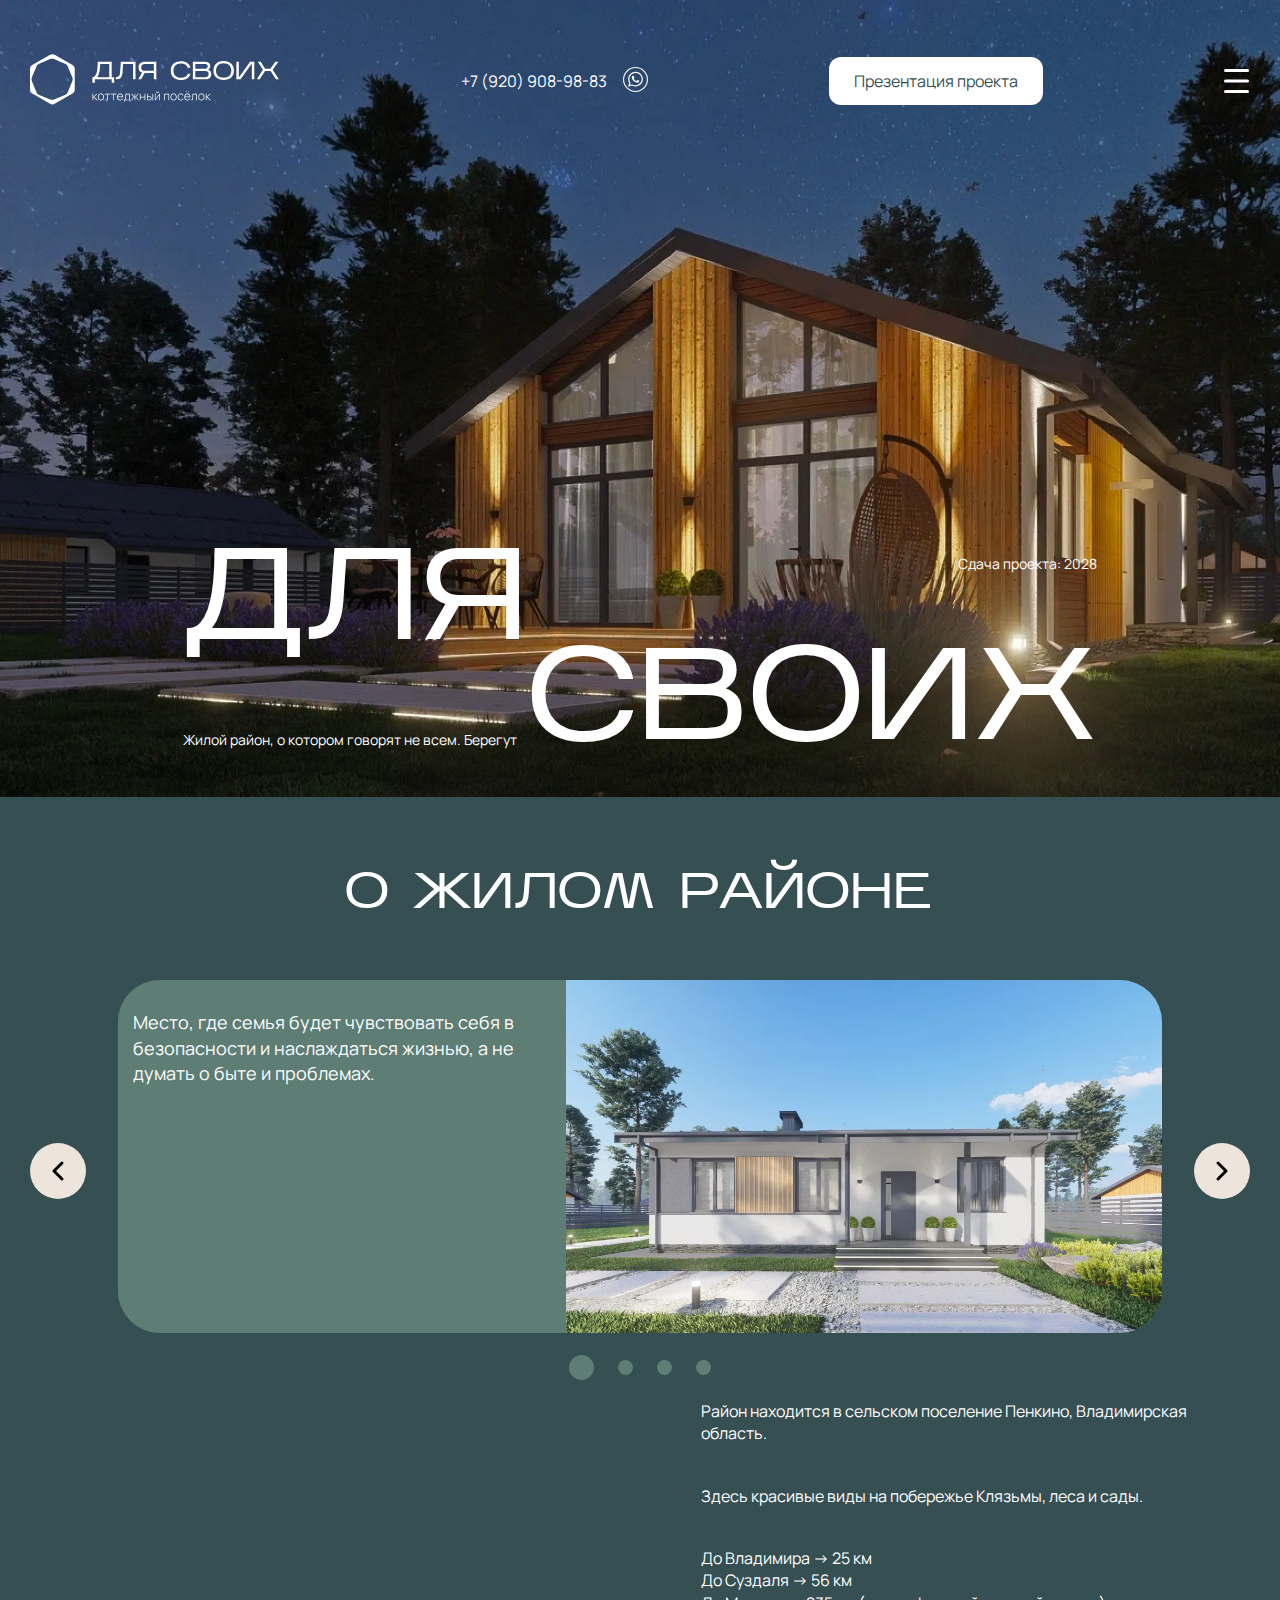
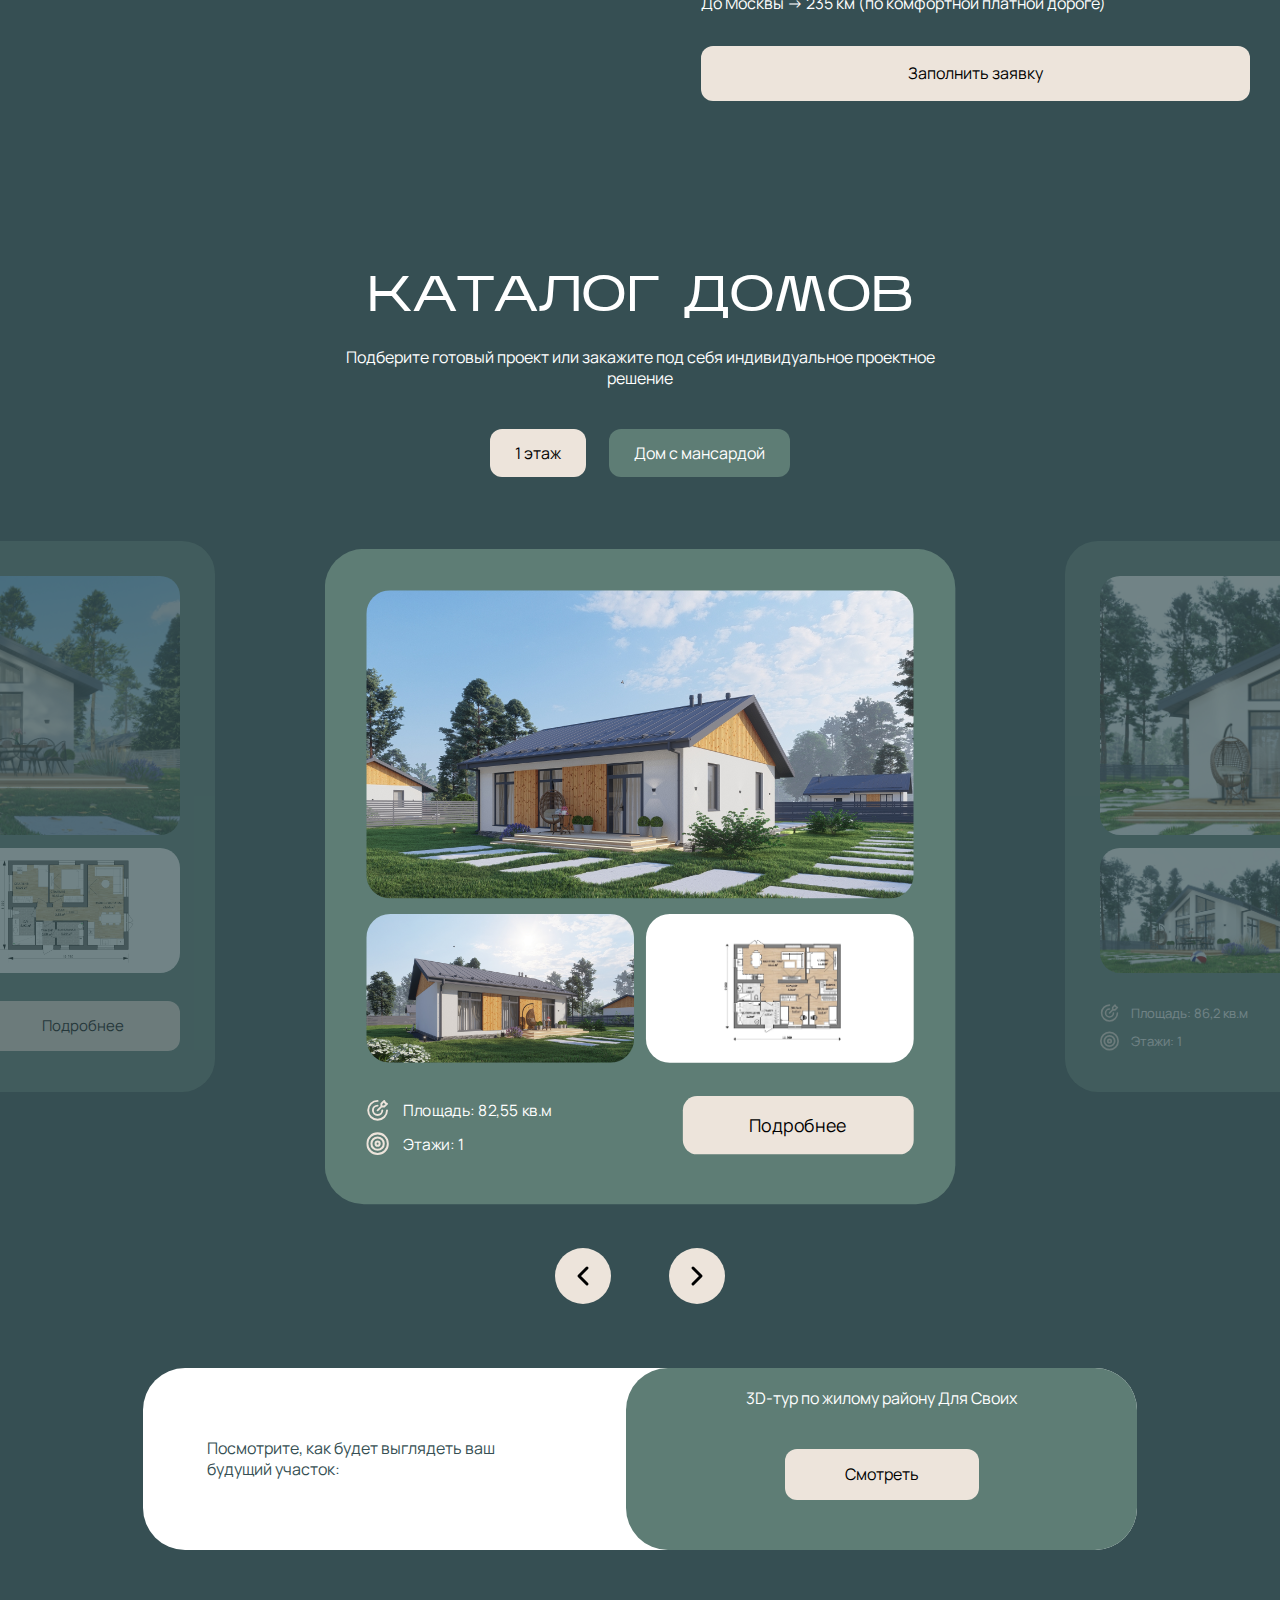
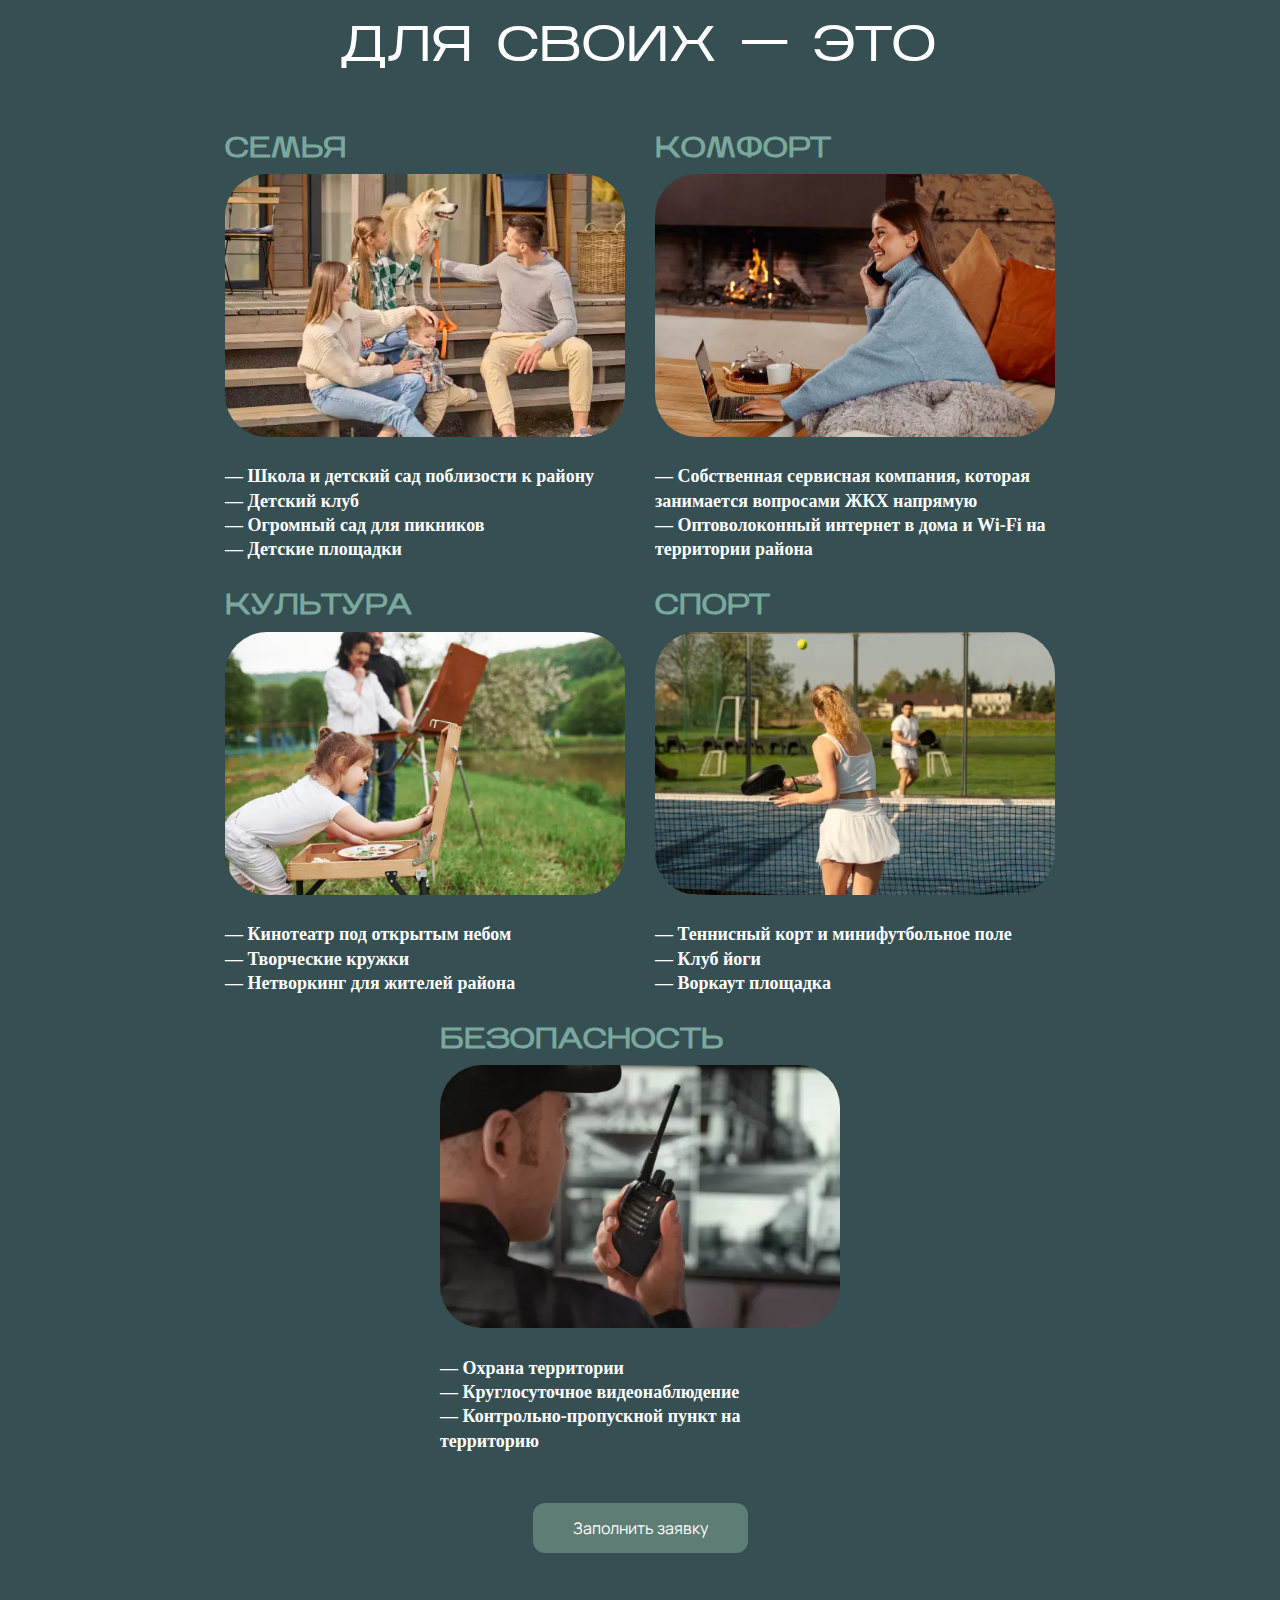
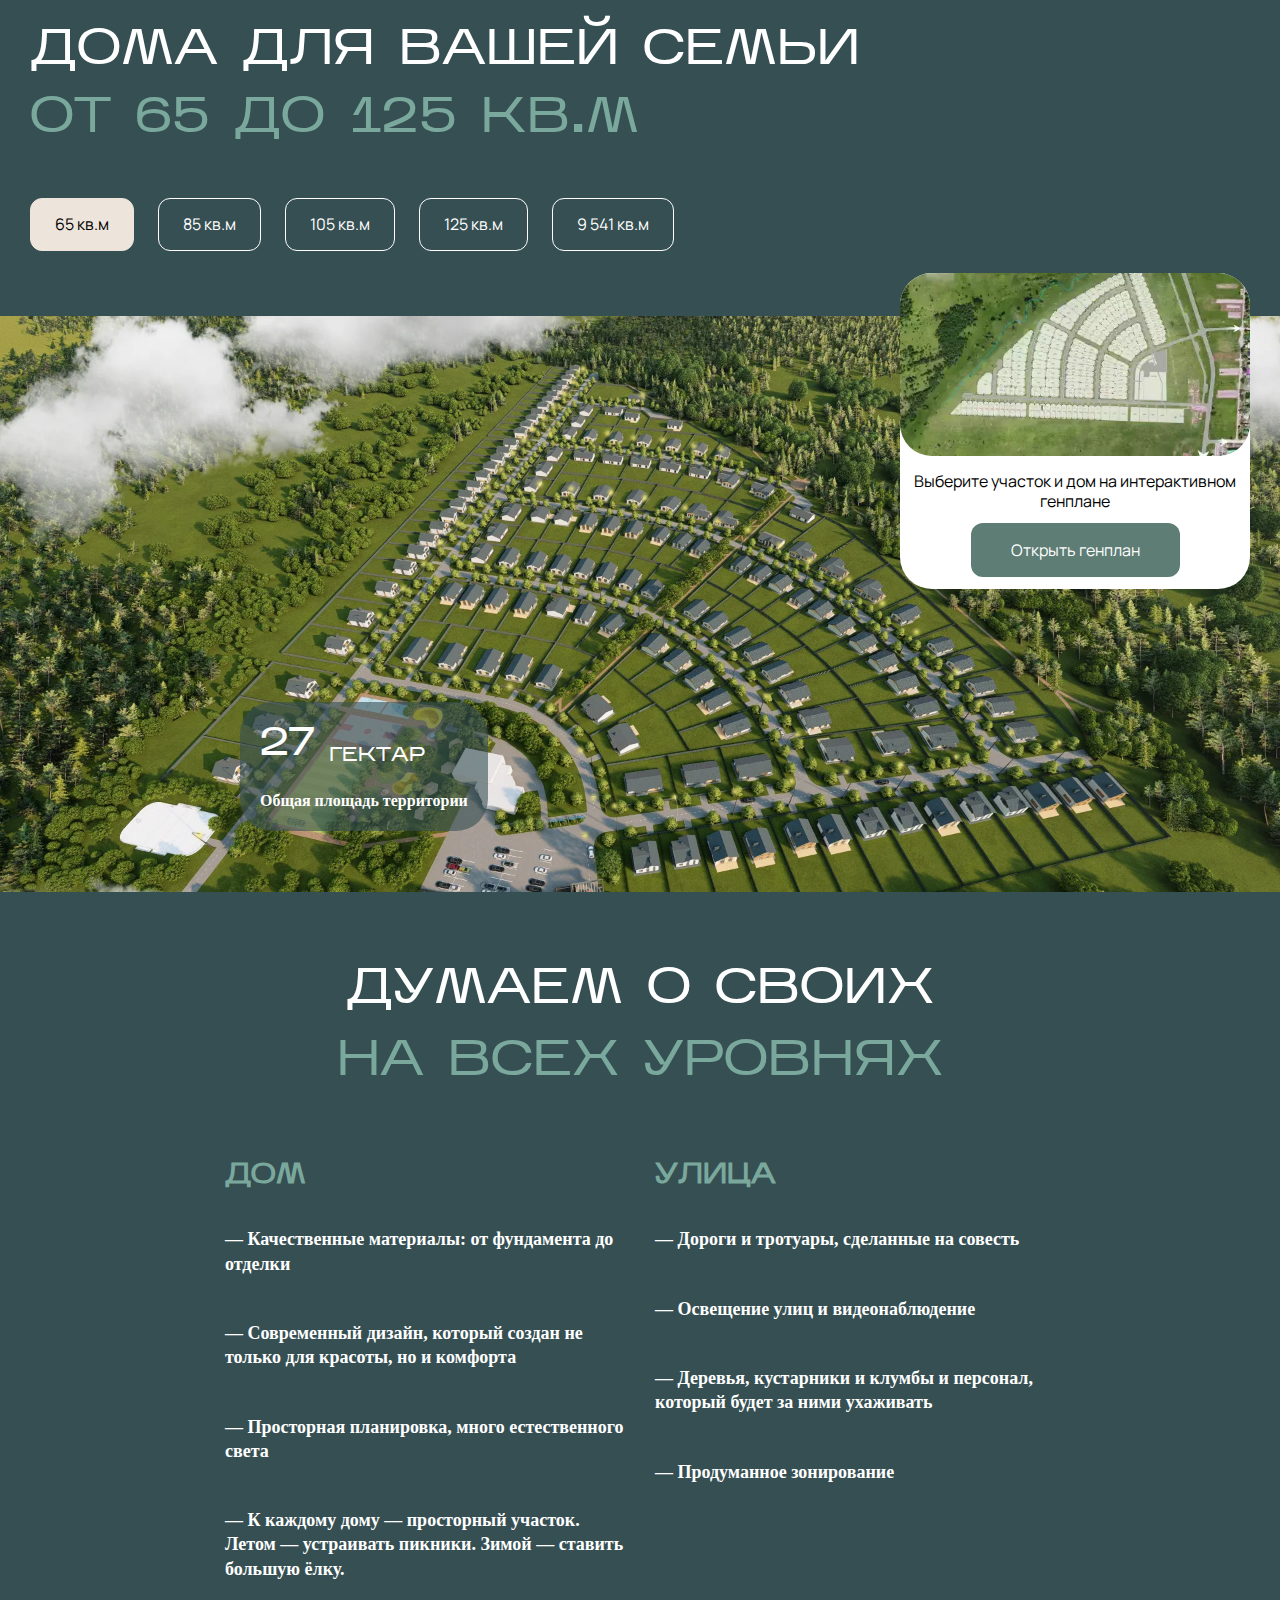
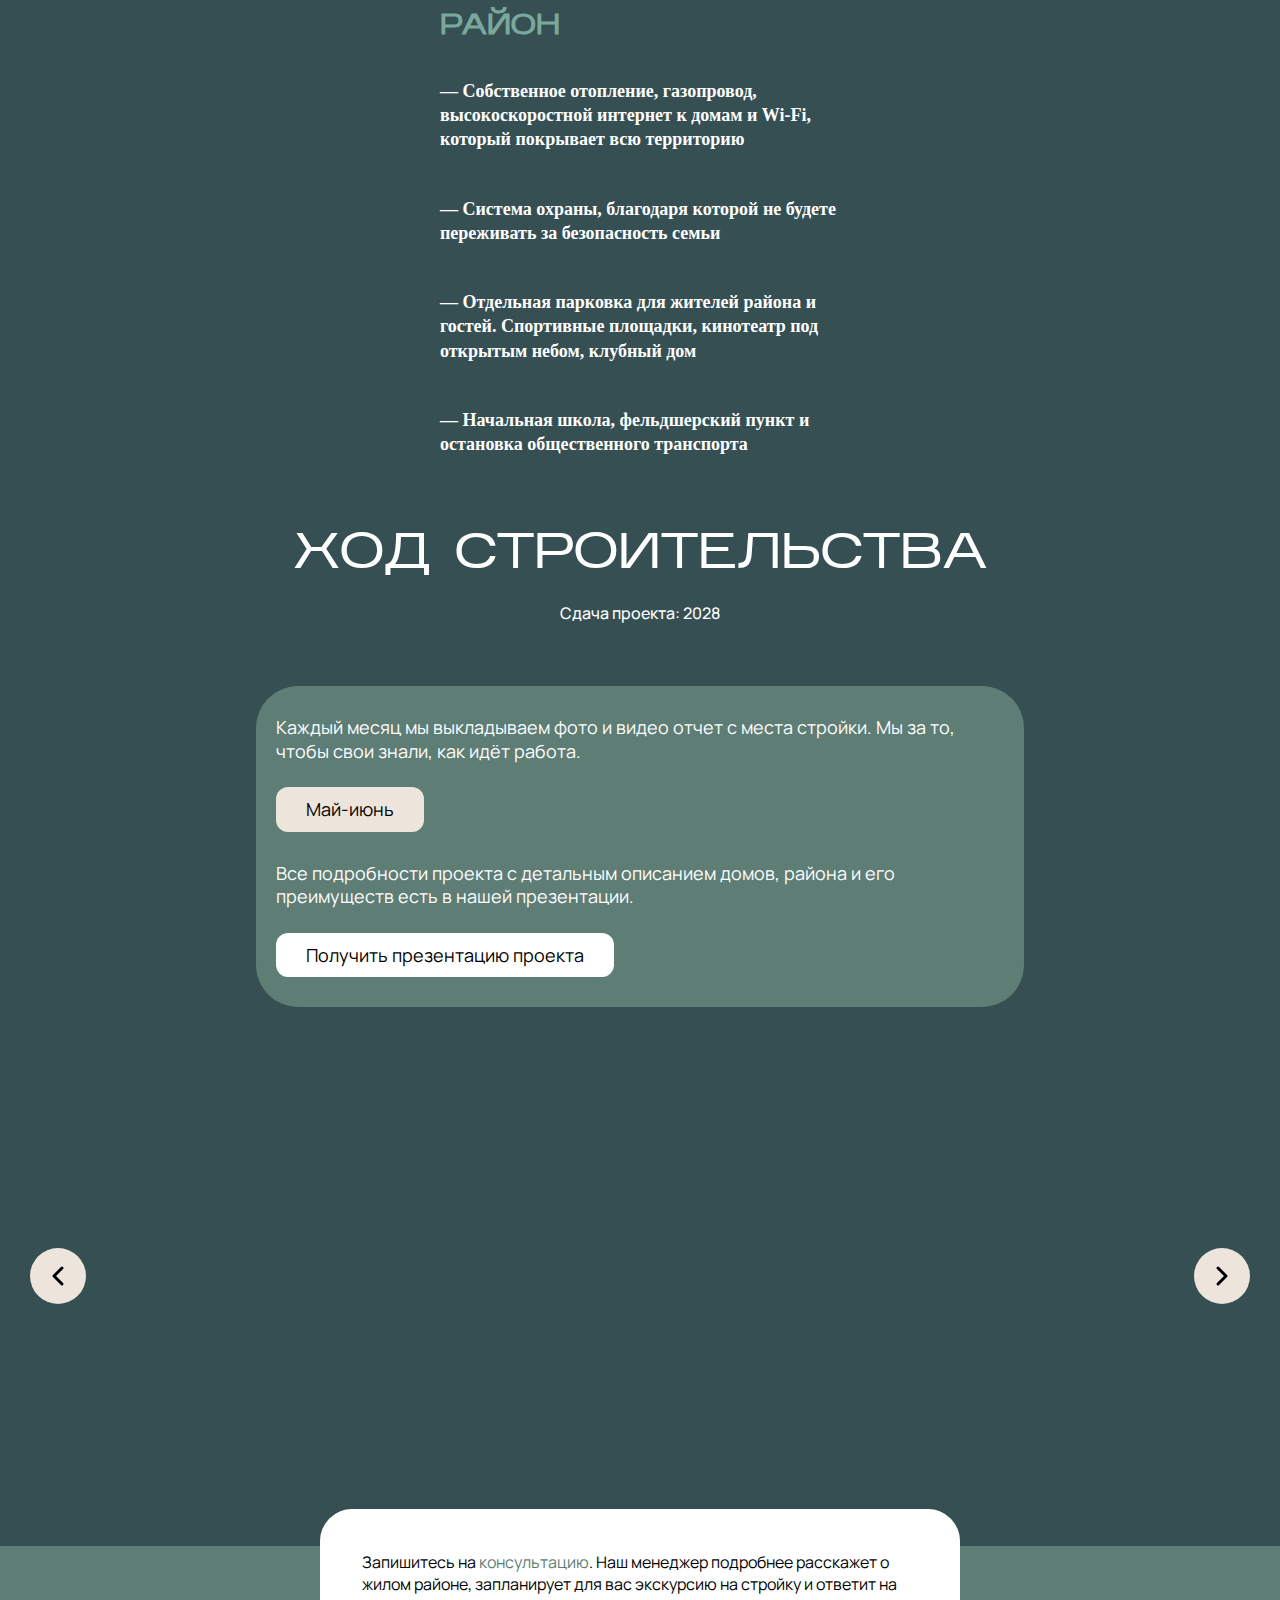
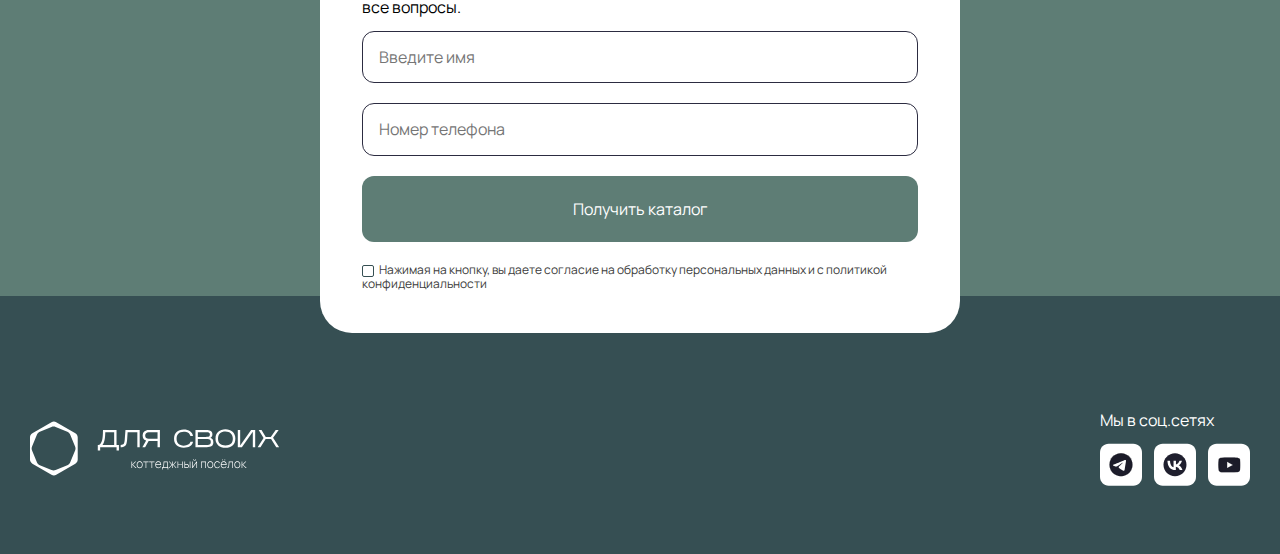
==== commit f9a6d349: "fix v6" ====
--- a/index.html
+++ b/index.html
@@ -162,13 +162,13 @@
                             <div class="swiper-slide slide">
                                 <div class="slide__imgs">
                                     <span style="display: inline-block; border-radius: 20px; width: 100%">
-                                        <img class="main-img" src="./src/img/1-1-1.webp" alt="" loading="lazy" data-fancybox />
+                                        <img class="main-img" src="./src/img/1-1-1.webp" alt="" loading="lazy" />
                                     </span>
                                     <div class="imgs__wrap">
                                         <div style="display: block; border-radius: 20px; width: 49%">
-                                            <img class="minor-img" src="./src/img/1-1-2.webp" alt="" loading="lazy" data-fancybox />
+                                            <img class="minor-img" src="./src/img/1-1-2.webp" alt="" loading="lazy" />
                                         </div>
-                                        <span><img src="./src/img/1-1-3.webp" alt="" loading="lazy" data-fancybox /></span>
+                                        <span><img src="./src/img/1-1-3.webp" alt="" loading="lazy" /></span>
                                     </div>
                                 </div>
                                 <div class="slide__wrap">
@@ -1171,9 +1171,9 @@
         <script src="//cdn.callibri.ru/callibri.js" type="text/javascript" charset="utf-8" defer></script>
         <script src="./src/libs/jquery-3.7.1.min.js"></script>
         <script src="./src/libs/jquery.zoom.min.js"></script>
-        <script defer src="https://api-maps.yandex.ru/2.1/?apikey=ваш API-ключ&lang=ru_RU" type="text/javascript"></script>
-        <script defer src="./src/libs/swiper-bundle.min.js"></script>
-        <script defer src="./src/libs/imask.js"></script>
-        <script defer src="./src/js/main.js"></script>
+        <script src="https://api-maps.yandex.ru/2.1/?apikey=ваш API-ключ&lang=ru_RU" type="text/javascript"></script>
+        <script src="./src/libs/swiper-bundle.min.js"></script>
+        <script src="./src/libs/imask.js"></script>
+        <script src="./src/js/main.js"></script>
     </body>
 </html>
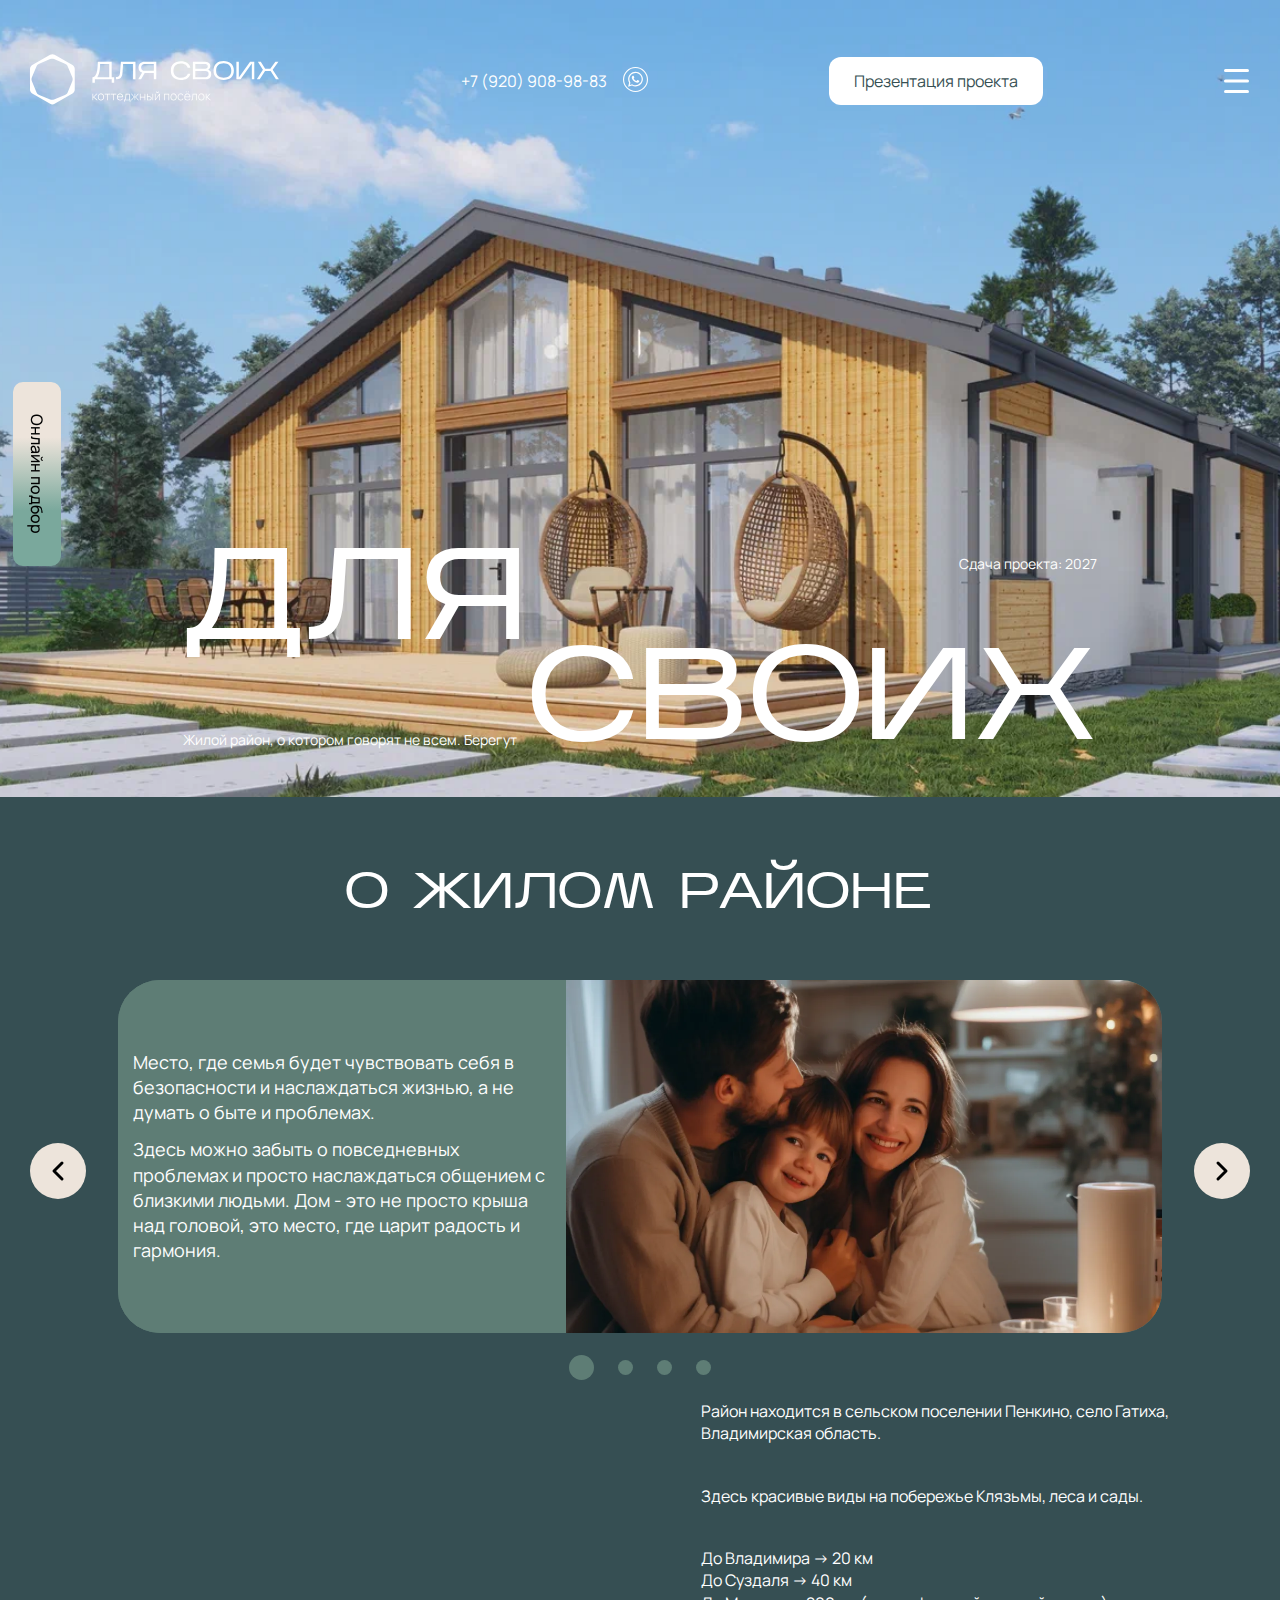
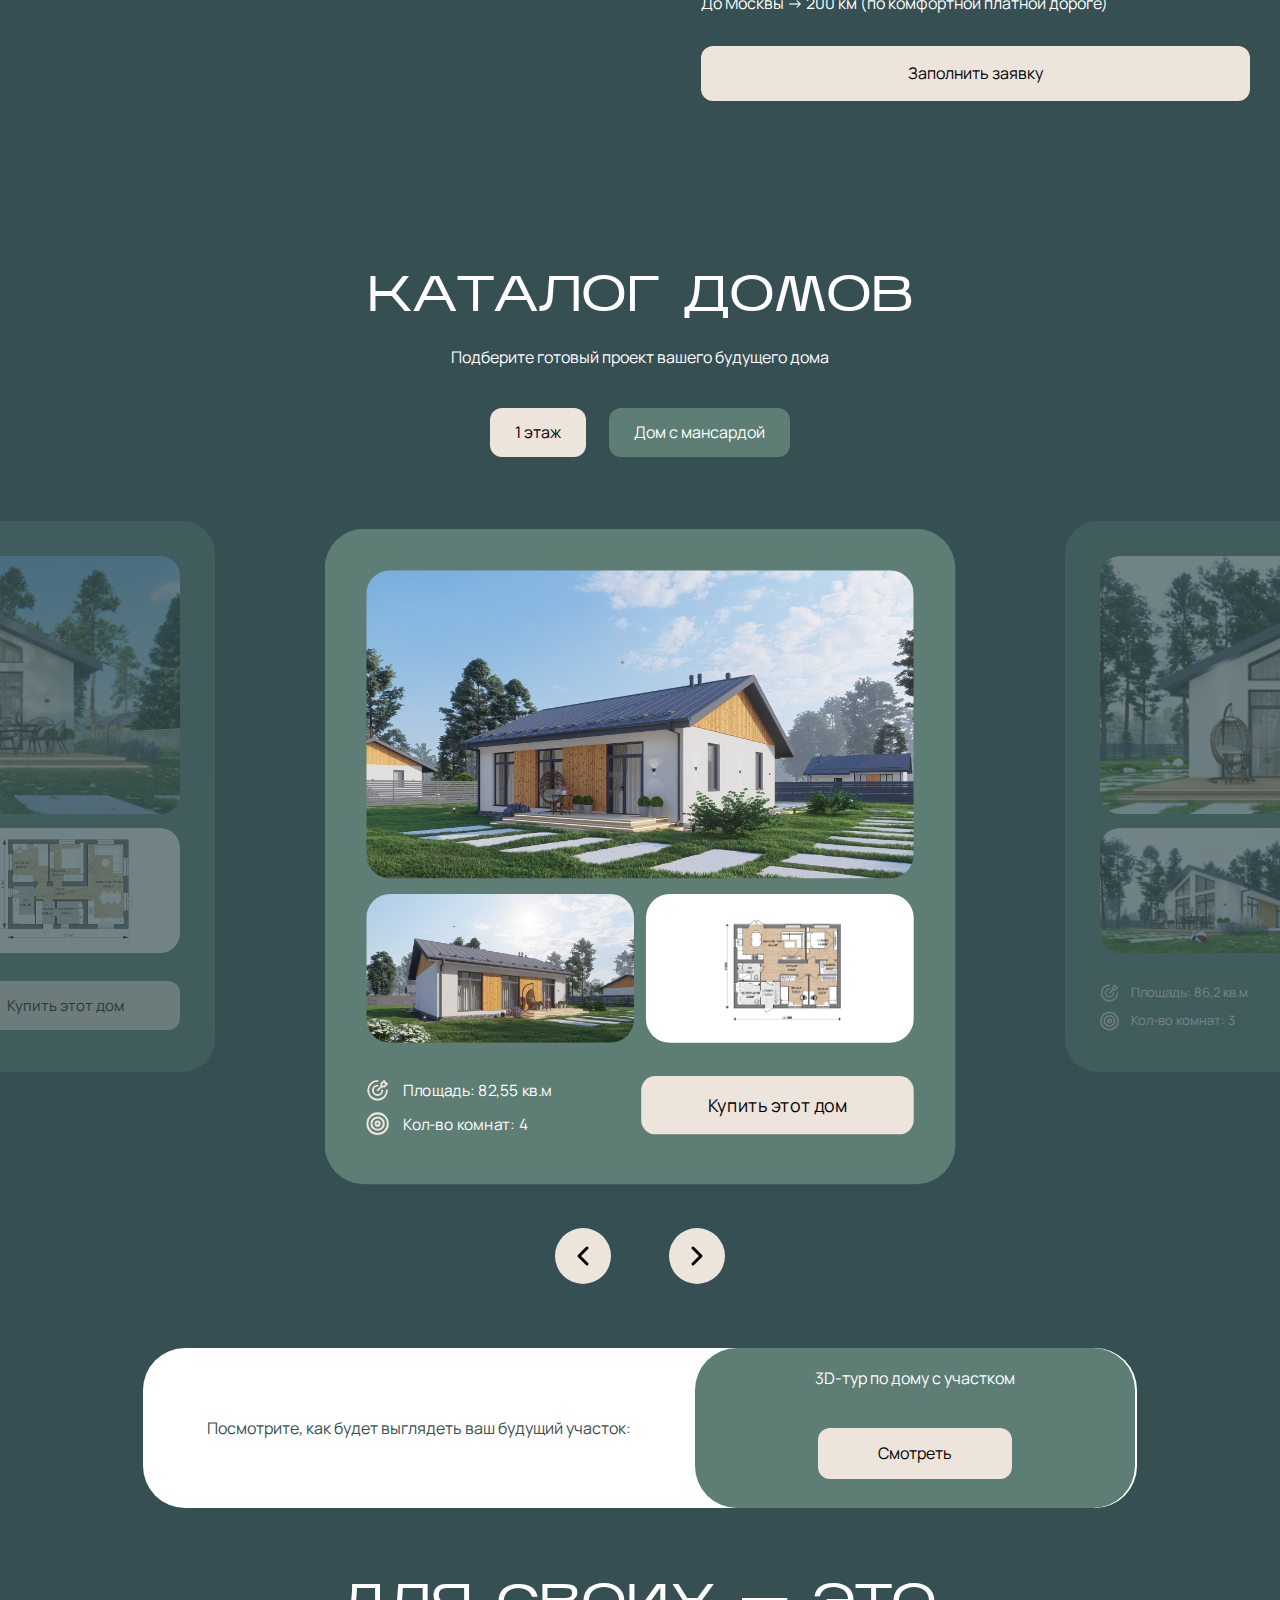
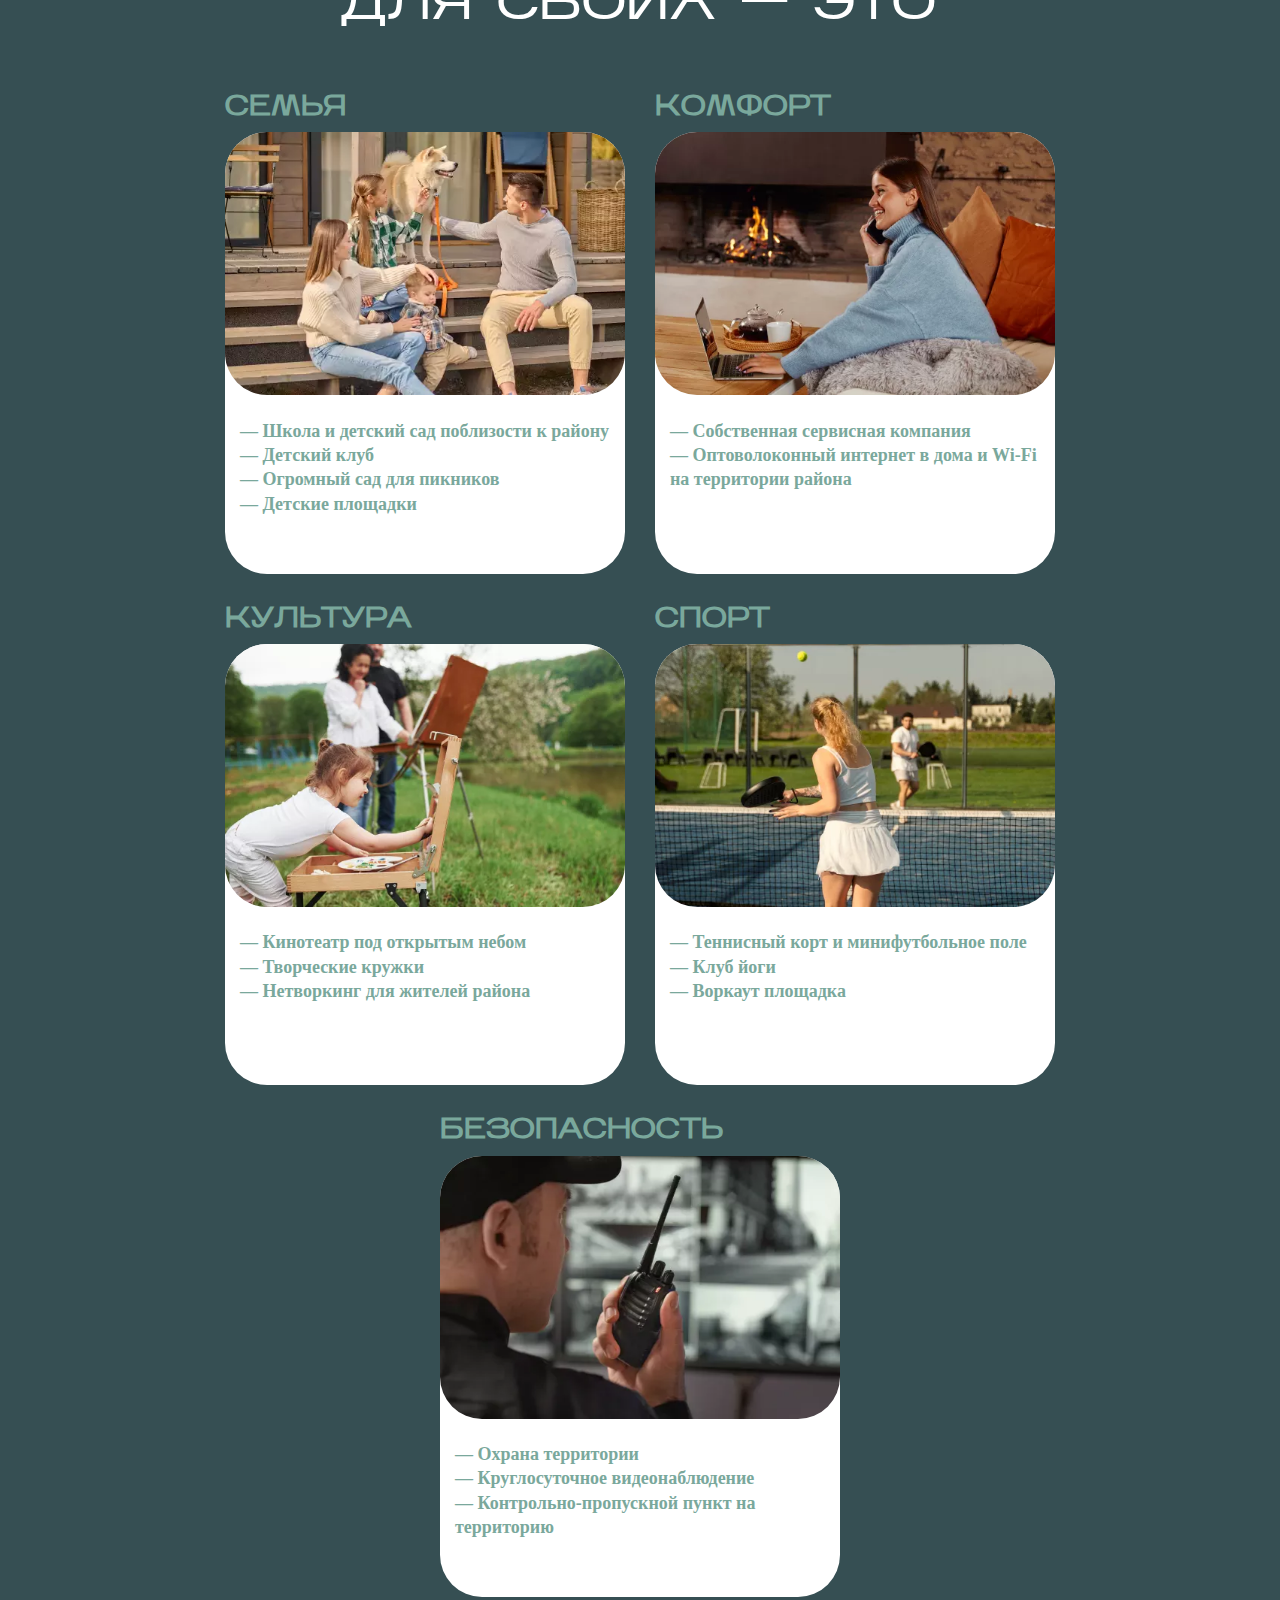
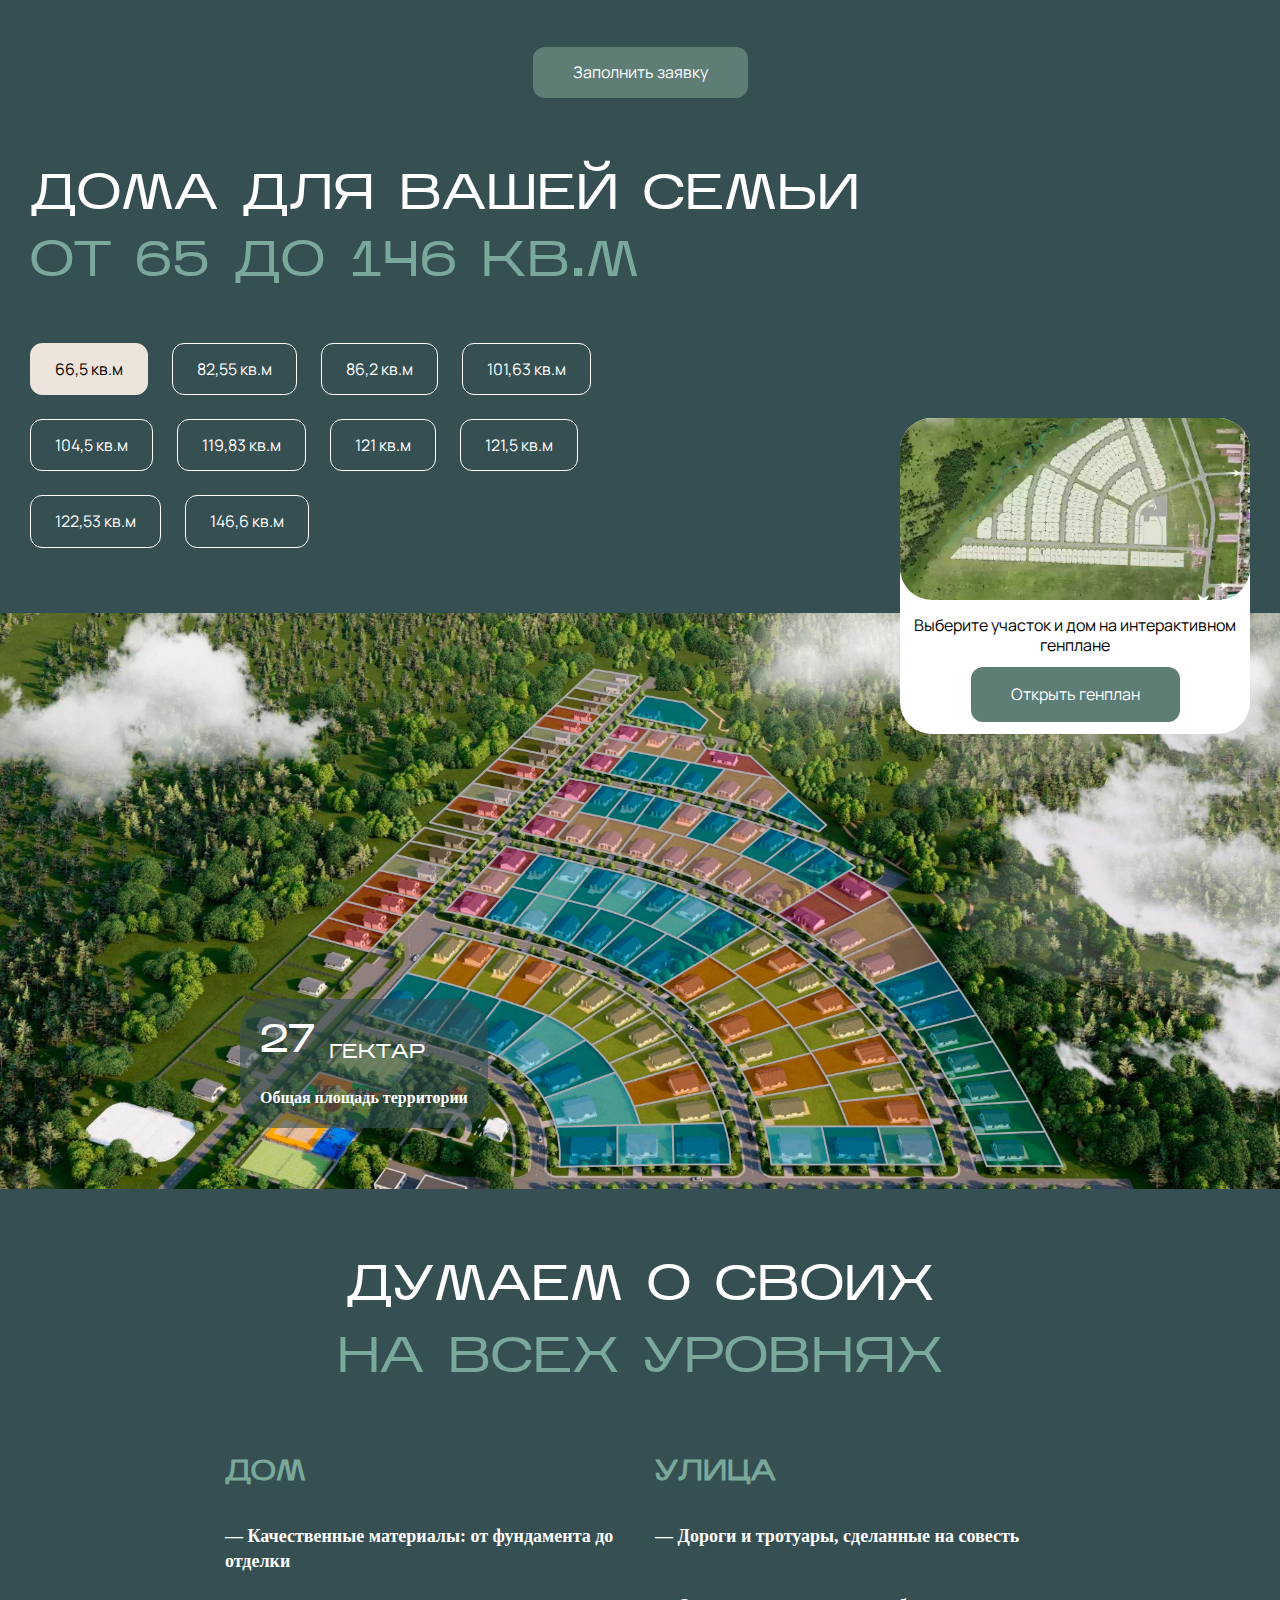
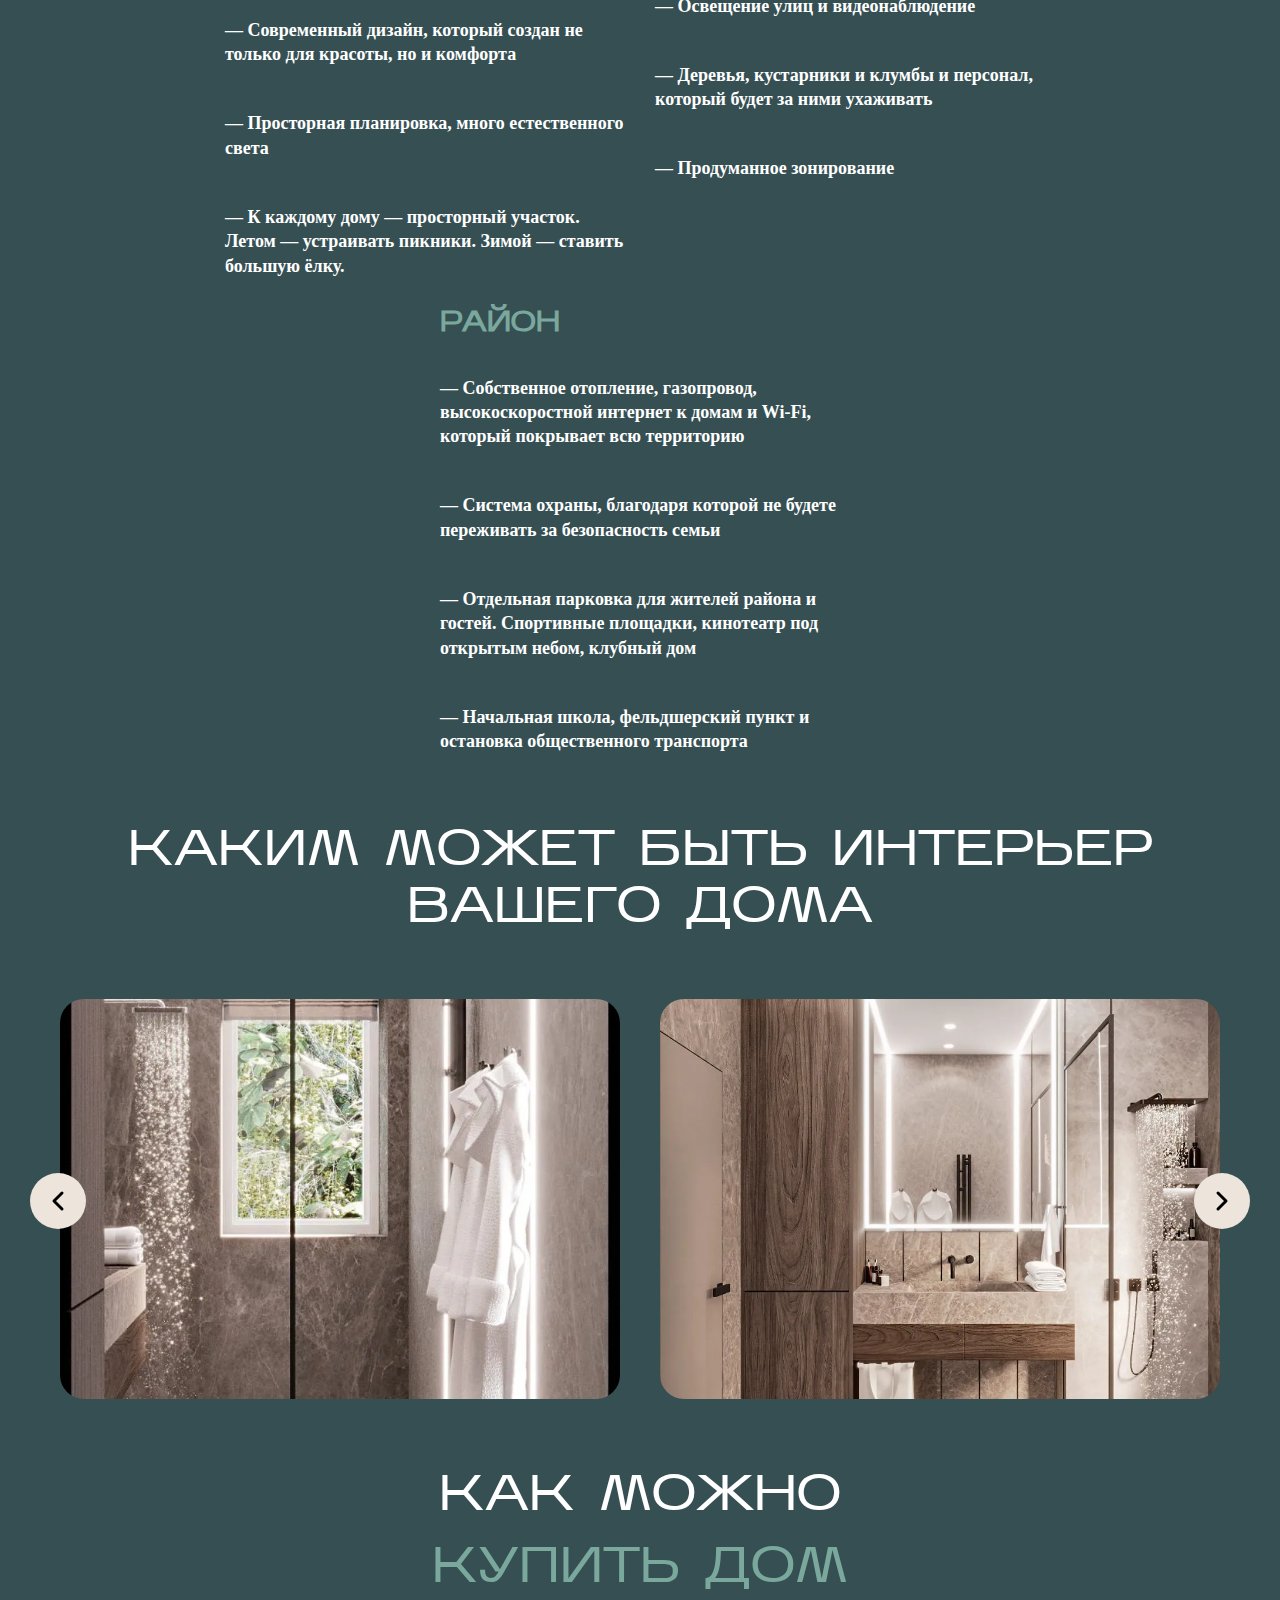
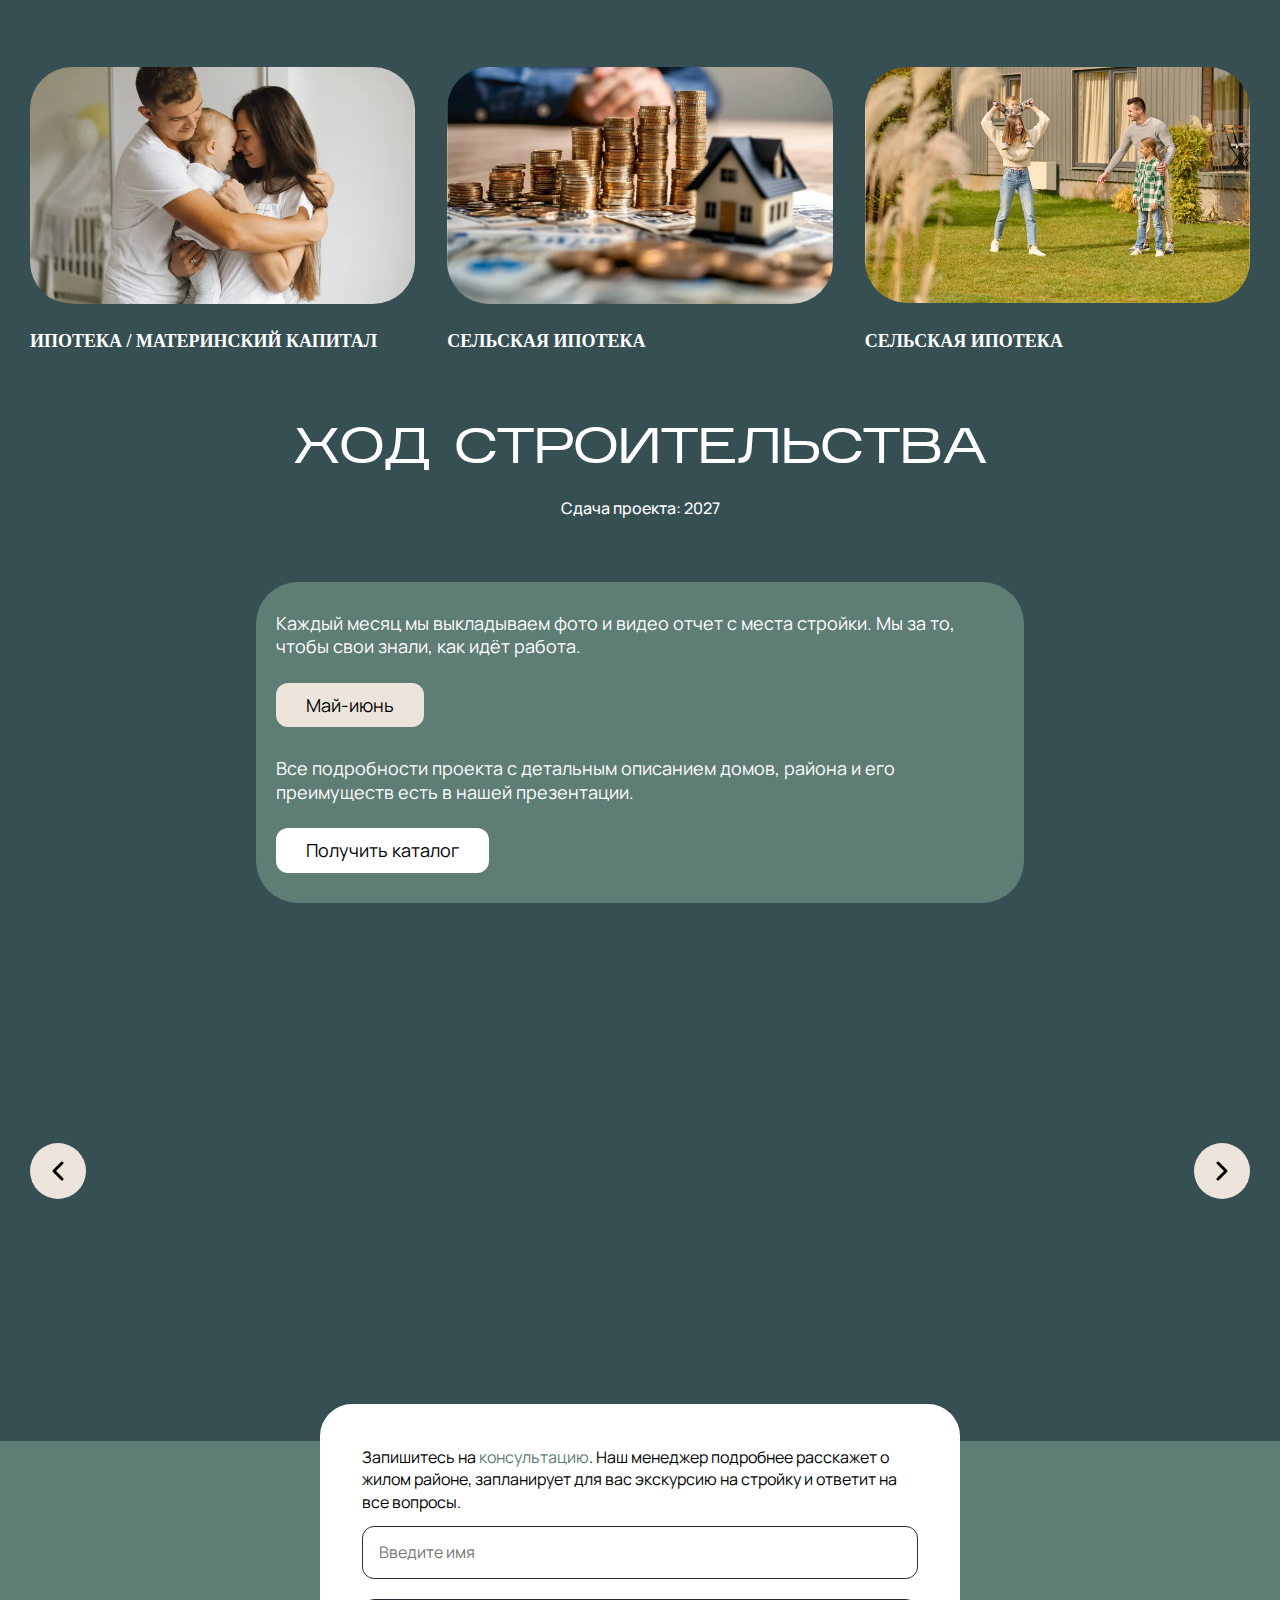
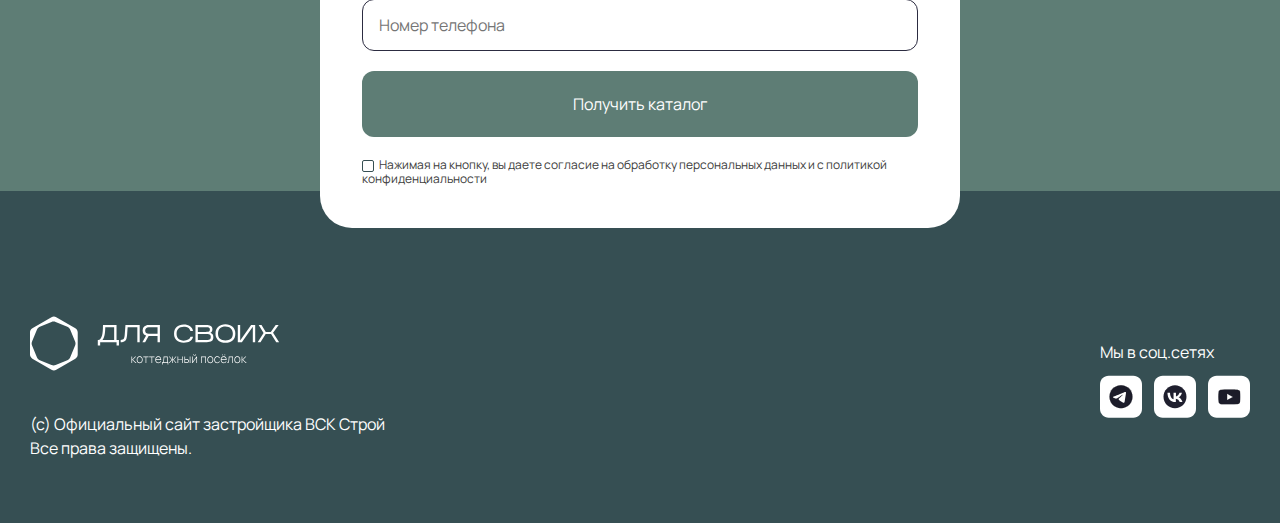
==== commit 90121fa4: "fix v7" ====
--- a/index.html
+++ b/index.html
@@ -4,10 +4,11 @@
         <meta charset="UTF-8" />
         <meta name="viewport" content="width=device-width, initial-scale=1.0" />
         <title>Для Своих</title>
-        <link rel="stylesheet" href="https://cdn.jsdelivr.net/npm/@fancyapps/ui@5.0/dist/fancybox/fancybox.css" />
+        <link rel="stylesheet" href="./src/libs/fancybox.css" />
         <link rel="stylesheet" href="./src/libs/swiper-bundle.min.css" />
         <link rel="stylesheet" href="./src/style/normalize.css" />
         <link rel="stylesheet" href="./src/style/style-index.css" />
+        <link rel="shortcut icon" href="./src/img/favicon.png" type="image/x-icon" />
     </head>
     <body>
         <div>
@@ -16,10 +17,11 @@
         <div>
             <img src="https://top-fwz1.mail.ru/counter?id=3519281;js=na" style="position: absolute; left: -9999px" alt="Top.Mail.Ru" />
         </div>
+        <a href="https://xn----7sbhfczljethi2a3d7h.xn--p1ai/" class="button-overlay">Онлайн подбор</a>
         <header class="header max-container">
             <div class="header__container container">
                 <div class="header__top">
-                    <div class="header__logo">
+                    <a href="https://вскстрой.рф/" class="header__logo">
                         <svg width="488" height="99" viewBox="0 0 488 99" fill="none" xmlns="http://www.w3.org/2000/svg">
                             <path
                                 d="M121.983 90.1851V77.3124H123.366V83.5103L129.457 77.3124H131.376L124.999 83.7487L132.281 90.1851H130.148L123.366 83.9871V90.1851H121.983ZM138.531 90.5426C137.251 90.5426 136.167 90.2526 135.277 89.6725C134.387 89.0925 133.707 88.2899 133.239 87.2649C132.77 86.2398 132.535 85.0598 132.535 83.7249C132.535 82.382 132.774 81.202 133.251 80.1849C133.727 79.1599 134.411 78.3653 135.301 77.8011C136.199 77.2369 137.275 76.9548 138.531 76.9548C139.81 76.9548 140.895 77.2449 141.785 77.8249C142.683 78.397 143.362 79.1917 143.823 80.2088C144.292 81.2258 144.526 82.3979 144.526 83.7249C144.526 85.0837 144.292 86.2756 143.823 87.3006C143.354 88.3177 142.671 89.1123 141.773 89.6845C140.875 90.2566 139.794 90.5426 138.531 90.5426ZM138.531 89.2077C140.048 89.2077 141.181 88.6991 141.928 87.682C142.683 86.6649 143.06 85.3459 143.06 83.7249C143.06 82.0721 142.683 80.7531 141.928 79.7677C141.173 78.7824 140.04 78.2898 138.531 78.2898C137.506 78.2898 136.659 78.5242 135.992 78.993C135.324 79.4539 134.824 80.0935 134.49 80.912C134.164 81.7225 134.001 82.6601 134.001 83.7249C134.001 85.3777 134.383 86.7047 135.146 87.7059C135.916 88.7071 137.045 89.2077 138.531 89.2077ZM150.41 90.1851V78.6235H145.75V77.3124H156.441V78.6235H151.781V90.1851H150.41ZM162.283 90.1851V78.6235H157.622V77.3124H168.314V78.6235H163.653V90.1851H162.283ZM175.872 90.5426C174.64 90.5426 173.575 90.2685 172.677 89.7202C171.779 89.164 171.084 88.3813 170.591 87.3721C170.099 86.355 169.853 85.1552 169.853 83.7726C169.853 82.3661 170.095 81.1543 170.58 80.1372C171.072 79.1122 171.764 78.3255 172.654 77.7772C173.551 77.229 174.616 76.9548 175.848 76.9548C177.095 76.9548 178.16 77.2409 179.042 77.813C179.932 78.3772 180.608 79.1956 181.068 80.2683C181.537 81.3411 181.76 82.6323 181.736 84.1421H180.306V83.6653C180.266 81.9013 179.869 80.5584 179.114 79.6366C178.359 78.7149 177.278 78.254 175.872 78.254C174.418 78.254 173.293 78.7348 172.499 79.6962C171.712 80.6498 171.319 82.0006 171.319 83.7487C171.319 85.481 171.712 86.8239 172.499 87.7774C173.293 88.7309 174.41 89.2077 175.848 89.2077C176.841 89.2077 177.707 88.9773 178.446 88.5164C179.193 88.0476 179.785 87.3801 180.222 86.514L181.462 87.0622C180.945 88.1747 180.198 89.0329 179.221 89.6368C178.244 90.2407 177.127 90.5426 175.872 90.5426ZM170.794 84.1421V82.9025H180.961V84.1421H170.794ZM183.419 93.0456V88.9336C184.158 88.9336 184.69 88.6991 185.016 88.2303C185.35 87.7615 185.62 87.0265 185.827 86.0253C185.962 85.3578 186.073 84.6347 186.16 83.856C186.256 83.0773 186.335 82.1635 186.399 81.1146C186.47 80.0657 186.542 78.7983 186.613 77.3124H194.766V88.9336H195.97V93.0456H194.635V90.1851H184.766V93.0456H183.419ZM186.101 88.9336H193.383V78.5639H187.936C187.904 79.2155 187.865 79.9108 187.817 80.6498C187.769 81.3808 187.714 82.1118 187.65 82.8429C187.587 83.5739 187.511 84.2613 187.424 84.9049C187.336 85.5485 187.233 86.1047 187.114 86.5736C186.987 87.106 186.852 87.5708 186.709 87.9681C186.566 88.3654 186.363 88.6872 186.101 88.9336ZM196.933 90.1851L202.607 83.7487L197.148 77.3124H198.721L204.097 83.713V77.3124H205.408V83.713L210.783 77.3124H212.368L206.909 83.7487L212.583 90.1851H210.962L205.408 83.7845V90.1851H204.097V83.7845L198.554 90.1851H196.933ZM214.496 90.1851V77.3124H215.867V83.0813H223.626V77.3124H224.997V90.1851H223.626V84.4162H215.867V90.1851H214.496ZM228.336 90.1851L228.324 77.3124H229.719V82.3423H232.21C232.591 82.3423 232.945 82.3502 233.271 82.3661C233.604 82.382 233.91 82.4178 234.188 82.4734C234.792 82.5846 235.337 82.7833 235.821 83.0693C236.314 83.3554 236.703 83.7567 236.989 84.2732C237.283 84.7897 237.43 85.4532 237.43 86.2637C237.43 87.3523 237.148 88.2065 236.584 88.8263C236.02 89.4461 235.337 89.8434 234.534 90.0182C234.2 90.0897 233.855 90.1374 233.497 90.1612C233.147 90.1771 232.786 90.1851 232.412 90.1851H228.336ZM229.719 88.9336H232.234C232.528 88.9336 232.861 88.9256 233.235 88.9097C233.608 88.8938 233.934 88.8501 234.212 88.7786C234.657 88.6435 235.062 88.3932 235.428 88.0277C235.801 87.6622 235.988 87.0742 235.988 86.2637C235.988 85.4691 235.809 84.881 235.452 84.4996C235.102 84.1103 234.625 83.856 234.022 83.7368C233.751 83.6732 233.457 83.6335 233.14 83.6176C232.83 83.6017 232.528 83.5938 232.234 83.5938H229.719V88.9336ZM239.039 90.1851V77.3124H240.41V90.1851H239.039ZM248.896 75.7629C248.363 75.7629 247.875 75.6318 247.43 75.3696C246.993 75.1074 246.643 74.7577 246.381 74.3207C246.126 73.8837 245.999 73.399 245.999 72.8666H247.191C247.191 73.3274 247.358 73.7287 247.692 74.0704C248.034 74.4041 248.435 74.571 248.896 74.571C249.372 74.571 249.774 74.4041 250.1 74.0704C250.433 73.7287 250.6 73.3274 250.6 72.8666H251.792C251.792 73.399 251.661 73.8837 251.399 74.3207C251.144 74.7577 250.795 75.1074 250.35 75.3696C249.913 75.6318 249.428 75.7629 248.896 75.7629ZM253.675 77.3124V90.1851H252.328V79.6128L244.962 90.1851H243.759V77.3124H245.105V87.837L252.471 77.3124H253.675ZM261.777 90.1851V77.3124H271.694V90.1851H270.323V78.6473H263.148V90.1851H261.777ZM280.303 90.5426C279.024 90.5426 277.939 90.2526 277.049 89.6725C276.159 89.0925 275.48 88.2899 275.011 87.2649C274.542 86.2398 274.308 85.0598 274.308 83.7249C274.308 82.382 274.546 81.202 275.023 80.1849C275.5 79.1599 276.183 78.3653 277.073 77.8011C277.971 77.2369 279.048 76.9548 280.303 76.9548C281.582 76.9548 282.667 77.2449 283.557 77.8249C284.455 78.397 285.134 79.1917 285.595 80.2088C286.064 81.2258 286.298 82.3979 286.298 83.7249C286.298 85.0837 286.064 86.2756 285.595 87.3006C285.126 88.3177 284.443 89.1123 283.545 89.6845C282.647 90.2566 281.567 90.5426 280.303 90.5426ZM280.303 89.2077C281.821 89.2077 282.953 88.6991 283.7 87.682C284.455 86.6649 284.832 85.3459 284.832 83.7249C284.832 82.0721 284.455 80.7531 283.7 79.7677C282.945 78.7824 281.813 78.2898 280.303 78.2898C279.278 78.2898 278.432 78.5242 277.764 78.993C277.097 79.4539 276.596 80.0935 276.263 80.912C275.937 81.7225 275.774 82.6601 275.774 83.7249C275.774 85.3777 276.155 86.7047 276.918 87.7059C277.689 88.7071 278.817 89.2077 280.303 89.2077ZM294.177 90.5426C292.89 90.5426 291.805 90.2566 290.923 89.6845C290.041 89.1044 289.37 88.3058 288.909 87.2887C288.456 86.2637 288.222 85.0837 288.206 83.7487C288.222 82.39 288.46 81.202 288.921 80.1849C289.39 79.1599 290.065 78.3653 290.947 77.8011C291.829 77.2369 292.91 76.9548 294.189 76.9548C295.437 76.9548 296.533 77.2568 297.479 77.8607C298.432 78.4566 299.092 79.2791 299.457 80.3279L298.122 80.8166C297.797 80.0141 297.284 79.3943 296.585 78.9572C295.886 78.5123 295.083 78.2898 294.177 78.2898C293.16 78.2898 292.322 78.5242 291.662 78.993C291.003 79.4539 290.51 80.0935 290.184 80.912C289.858 81.7304 289.688 82.676 289.672 83.7487C289.696 85.3936 290.081 86.7166 290.828 87.7178C291.583 88.7111 292.699 89.2077 294.177 89.2077C295.091 89.2077 295.882 88.9971 296.549 88.576C297.225 88.1548 297.741 87.543 298.099 86.7404L299.457 87.2053C298.957 88.2939 298.257 89.1243 297.36 89.6964C296.462 90.2605 295.401 90.5426 294.177 90.5426ZM308.608 74.6306V72.9619H310.277V74.6306H308.608ZM304.186 74.6306V72.9619H305.855V74.6306H304.186ZM307.261 90.5426C306.03 90.5426 304.965 90.2685 304.067 89.7202C303.169 89.164 302.474 88.3813 301.981 87.3721C301.489 86.355 301.242 85.1552 301.242 83.7726C301.242 82.3661 301.485 81.1543 301.969 80.1372C302.462 79.1122 303.153 78.3255 304.043 77.7772C304.941 77.229 306.006 76.9548 307.238 76.9548C308.485 76.9548 309.55 77.2409 310.432 77.813C311.322 78.3772 311.997 79.1956 312.458 80.2683C312.927 81.3411 313.149 82.6323 313.126 84.1421H311.695V83.6653C311.656 81.9013 311.258 80.5584 310.503 79.6366C309.749 78.7149 308.668 78.254 307.261 78.254C305.807 78.254 304.683 78.7348 303.888 79.6962C303.102 80.6498 302.708 82.0006 302.708 83.7487C302.708 85.481 303.102 86.8239 303.888 87.7774C304.683 88.7309 305.799 89.2077 307.238 89.2077C308.231 89.2077 309.097 88.9773 309.836 88.5164C310.583 88.0476 311.175 87.3801 311.612 86.514L312.851 87.0622C312.335 88.1747 311.588 89.0329 310.611 89.6368C309.633 90.2407 308.517 90.5426 307.261 90.5426ZM302.184 84.1421V82.9025H312.351V84.1421H302.184ZM314.57 90.1851V88.9455C315.055 89.0329 315.42 89.009 315.667 88.874C315.913 88.7309 316.092 88.5005 316.203 88.1826C316.322 87.8569 316.418 87.4635 316.489 87.0027C316.624 86.208 316.744 85.3419 316.847 84.4043C316.95 83.4587 317.045 82.4058 317.133 81.2457C317.22 80.0776 317.308 78.7665 317.395 77.3124H325.917V90.1851H324.535V78.6473H318.73C318.666 79.6009 318.595 80.5266 318.515 81.4245C318.444 82.3224 318.365 83.1766 318.277 83.9871C318.198 84.7897 318.11 85.5247 318.015 86.1922C317.927 86.8517 317.832 87.4238 317.729 87.9085C317.61 88.5442 317.447 89.0567 317.24 89.4461C317.041 89.8275 316.736 90.0818 316.322 90.2089C315.909 90.336 315.325 90.3281 314.57 90.1851ZM334.544 90.5426C333.265 90.5426 332.181 90.2526 331.291 89.6725C330.401 89.0925 329.721 88.2899 329.252 87.2649C328.784 86.2398 328.549 85.0598 328.549 83.7249C328.549 82.382 328.788 81.202 329.264 80.1849C329.741 79.1599 330.424 78.3653 331.314 77.8011C332.212 77.2369 333.289 76.9548 334.544 76.9548C335.824 76.9548 336.908 77.2449 337.798 77.8249C338.696 78.397 339.376 79.1917 339.837 80.2088C340.305 81.2258 340.54 82.3979 340.54 83.7249C340.54 85.0837 340.305 86.2756 339.837 87.3006C339.368 88.3177 338.684 89.1123 337.786 89.6845C336.889 90.2566 335.808 90.5426 334.544 90.5426ZM334.544 89.2077C336.062 89.2077 337.194 88.6991 337.941 87.682C338.696 86.6649 339.074 85.3459 339.074 83.7249C339.074 82.0721 338.696 80.7531 337.941 79.7677C337.187 78.7824 336.054 78.2898 334.544 78.2898C333.519 78.2898 332.673 78.5242 332.006 78.993C331.338 79.4539 330.838 80.0935 330.504 80.912C330.178 81.7225 330.015 82.6601 330.015 83.7249C330.015 85.3777 330.397 86.7047 331.159 87.7059C331.93 88.7071 333.059 89.2077 334.544 89.2077ZM343.162 90.1851V77.3124H344.545V83.5103L350.635 77.3124H352.554L346.178 83.7487L353.46 90.1851H351.327L344.545 83.9871V90.1851H343.162Z"
@@ -36,7 +38,7 @@
                                 fill="white"
                             />
                         </svg>
-                    </div>
+                    </a>
                     <div class="header__nav nav">
                         <ul class="nav__list list">
                             <li class="list__item header__item header__item-1">О жилом районе</li>
@@ -56,7 +58,7 @@
                                 </svg>
                             </a>
                         </div>
-                        <a class="header__button button-reset" href="./src/file/Для своих.pdf">Презентация проекта</a>
+                        <button class="header__button button-reset">Презентация проекта</button>
                     </div>
                     <div class="header__number">
                         <a href="tel:+7 (920) 908-98-83" class="number">+7 (920) 908-98-83</a>
@@ -70,7 +72,7 @@
                             </svg>
                         </a>
                     </div>
-                    <a class="header__button button-reset" href="./src/file/Для своих.pdf">Презентация проекта</a>
+                    <button class="header__button button-reset">Презентация проекта</button>
                     <button class="header__burger burger button-reset">
                         <span class="burger__line"></span>
                         <span class="burger__line"></span>
@@ -83,7 +85,7 @@
                         <p class="header__text">Жилой район, о котором говорят не всем. Берегут</p>
                     </div>
                     <div class="header__wrap header__wrap-2">
-                        <p class="header__text">Сдача проекта: 2028</p>
+                        <p class="header__text">Сдача проекта: 2027</p>
                         <h2 class="header__title">Своих</h2>
                     </div>
                 </div>
@@ -97,16 +99,35 @@
                         <div class="swiper-wrapper">
                             <div class="swiper-slide">
                                 <p class="slide__text p-reset">
-                                    Место, где семья будет чувствовать себя в безопасности и наслаждаться жизнью, а не думать о быте и проблемах. 
+                                    <span>
+                                        Место, где семья будет чувствовать себя в безопасности и наслаждаться жизнью, а не думать о быте и проблемах. 
+                                    </span>
+                                    <span>
+                                        Здесь можно забыть о повседневных проблемах и просто наслаждаться общением с близкими людьми. Дом - это не
+                                        просто крыша над головой, это место, где царит радость и гармония.
+                                    </span>
                                 </p>
                                 <img class="slide__img" src="./src/img/slide1.webp" alt="" loading="lazy" />
                             </div>
                             <div class="swiper-slide">
-                                <p class="slide__text p-reset">Территория с садом и лесами, спортивными и творческими активностями.</p>
+                                <p class="slide__text p-reset">
+                                    <span> Территория с садом и лесами, спортивными и творческими активностями. </span>
+                                    <span>
+                                        Сады и леса создают умиротворенную атмосферу, где можно насладиться природой и отдохнуть от городской суеты.
+                                        Спортивные мероприятия позволят поддерживать здоровье и активно провести время, а творческие занятия помогут
+                                        развить свои навыки и таланты. Все это в одном месте!
+                                    </span>
+                                </p>
                                 <img class="slide__img" src="./src/img/slide2.webp" alt="" loading="lazy" />
                             </div>
                             <div class="swiper-slide">
-                                <p class="slide__text p-reset">Дома, которые станут центром силы для всех родственников и друзей.</p>
+                                <p class="slide__text p-reset">
+                                    <span> Дома, которые станут центром силы для всех родственников и друзей. </span>
+                                    <span>
+                                        Наслаждаться простором участка и проводить время на свежем воздухе. Создавать уютные места для отдыха,
+                                        оборудовать место для барбекю и приготовления пищи на улице, а также устроить игровую зону для детей.
+                                    </span>
+                                </p>
                                 <img class="slide__img" src="./src/img/slide3.webp" alt="" loading="lazy" />
                             </div>
                             <div class="swiper-slide">
@@ -134,11 +155,13 @@
                         <div id="map" class="map"></div>
                         <div class="about__content">
                             <p class="p-reset about__text">
-                                <span class="about__text-line"> Район находится в сельском поселение Пенкино, Владимирская область.</span>
+                                <span class="about__text-line">
+                                    Район находится в сельском поселении Пенкино, село Гатиха, Владимирская область.
+                                </span>
                                 <span class="about__text-line"> Здесь красивые виды на побережье Клязьмы, леса и сады. </span>
-                                <span class="about__text-line">До Владимира → 25 км </span>
-                                <span class="about__text-line"> До Суздаля → 56 км</span>
-                                <span class="about__text-line"> До Москвы → 235 км (по комфортной платной дороге) </span>
+                                <span class="about__text-line">До Владимира → 20 км </span>
+                                <span class="about__text-line"> До Суздаля → 40 км</span>
+                                <span class="about__text-line"> До Москвы → 200 км (по комфортной платной дороге) </span>
                             </p>
                             <button class="about__button button-reset">Заполнить заявку</button>
                         </div>
@@ -149,7 +172,7 @@
                 <div class="catalog__container container">
                     <div class="catalog__wrap">
                         <h2 class="catalog__title">Каталог домов</h2>
-                        <p class="catalog__text">Подберите готовый проект или закажите под себя индивидуальное проектное решение</p>
+                        <p class="catalog__text">Подберите готовый проект вашего будущего дома</p>
                     </div>
                     <div class="catalog__tabs">
                         <!-- <button class="catalog__tab button-reset catalog__tab--active">Кирпич</button>
@@ -209,11 +232,11 @@
                                                     stroke-linejoin="round"
                                                 />
                                             </svg>
-                                            Этажи: 1
+                                            Кол-во комнат: 3
                                         </p>
                                     </div>
                                     <div class="slide__price">
-                                        <button class="slide__button button-reset">Подробнее</button>
+                                        <button class="slide__button button-reset">Купить этот дом</button>
                                     </div>
                                 </div>
                             </div>
@@ -267,11 +290,11 @@
                                                     stroke-linejoin="round"
                                                 />
                                             </svg>
-                                            Этажи: 1
+                                            Кол-во комнат: 4
                                         </p>
                                     </div>
                                     <div class="slide__price">
-                                        <button class="slide__button button-reset">Подробнее</button>
+                                        <button class="slide__button button-reset">Купить этот дом</button>
                                     </div>
                                 </div>
                             </div>
@@ -325,11 +348,11 @@
                                                     stroke-linejoin="round"
                                                 />
                                             </svg>
-                                            Этажи: 1
+                                            Кол-во комнат: 3
                                         </p>
                                     </div>
                                     <div class="slide__price">
-                                        <button class="slide__button button-reset">Подробнее</button>
+                                        <button class="slide__button button-reset">Купить этот дом</button>
                                     </div>
                                 </div>
                             </div>
@@ -383,11 +406,11 @@
                                                     stroke-linejoin="round"
                                                 />
                                             </svg>
-                                            Этажи: 1
+                                            Кол-во комнат: 4
                                         </p>
                                     </div>
                                     <div class="slide__price">
-                                        <button class="slide__button button-reset">Подробнее</button>
+                                        <button class="slide__button button-reset">Купить этот дом</button>
                                     </div>
                                 </div>
                             </div>
@@ -441,11 +464,11 @@
                                                     stroke-linejoin="round"
                                                 />
                                             </svg>
-                                            Этажи: 1
+                                            Кол-во комнат: 4
                                         </p>
                                     </div>
                                     <div class="slide__price">
-                                        <button class="slide__button button-reset">Подробнее</button>
+                                        <button class="slide__button button-reset">Купить этот дом</button>
                                     </div>
                                 </div>
                             </div>
@@ -499,11 +522,11 @@
                                                     stroke-linejoin="round"
                                                 />
                                             </svg>
-                                            Этажи: 1
+                                            Кол-во комнат: 4
                                         </p>
                                     </div>
                                     <div class="slide__price">
-                                        <button class="slide__button button-reset">Подробнее</button>
+                                        <button class="slide__button button-reset">Купить этот дом</button>
                                     </div>
                                 </div>
                             </div>
@@ -557,11 +580,11 @@
                                                     stroke-linejoin="round"
                                                 />
                                             </svg>
-                                            Этажи: 1
+                                            Кол-во комнат: 4
                                         </p>
                                     </div>
                                     <div class="slide__price">
-                                        <button class="slide__button button-reset">Подробнее</button>
+                                        <button class="slide__button button-reset">Купить этот дом</button>
                                     </div>
                                 </div>
                             </div>
@@ -629,11 +652,11 @@
                                                     stroke-linejoin="round"
                                                 />
                                             </svg>
-                                            Этажи: 1,5, дом с мансардой
+                                            Кол-во комнат: 5
                                         </p>
                                     </div>
                                     <div class="slide__price">
-                                        <button class="slide__button button-reset">Подробнее</button>
+                                        <button class="slide__button button-reset">Купить этот дом</button>
                                     </div>
                                 </div>
                             </div>
@@ -685,11 +708,11 @@
                                                     stroke-linejoin="round"
                                                 />
                                             </svg>
-                                            Этажи: 1,5, дом с мансардой
+                                            Кол-во комнат: 5
                                         </p>
                                     </div>
                                     <div class="slide__price">
-                                        <button class="slide__button button-reset">Подробнее</button>
+                                        <button class="slide__button button-reset">Купить этот дом</button>
                                     </div>
                                 </div>
                             </div>
@@ -741,11 +764,11 @@
                                                     stroke-linejoin="round"
                                                 />
                                             </svg>
-                                            Этажи: 1,5, дом с мансардой
+                                            Кол-во комнат: 6
                                         </p>
                                     </div>
                                     <div class="slide__price">
-                                        <button class="slide__button button-reset">Подробнее</button>
+                                        <button class="slide__button button-reset">Купить этот дом</button>
                                     </div>
                                 </div>
                             </div>
@@ -766,7 +789,7 @@
                     <div class="catalog__tour tour">
                         <p class="tour__text">Посмотрите, как будет выглядеть ваш будущий участок:</p>
                         <div class="tour__wrap">
-                            <p class="tour__text">3D-тур по жилому району Для Своих</p>
+                            <p class="tour__text">3D-тур по дому с участком</p>
                             <a class="tour__button button-reset" href="https://vrcity.pro/gallery/vskstroy/tour.html">Смотреть</a>
                         </div>
                     </div>
@@ -778,48 +801,58 @@
                     <div class="characteristics__cards">
                         <div class="characteristics__card card">
                             <h3 class="card__title">Семья</h3>
-                            <img src="./src/img/characteristics1.webp" alt="" class="card__img" loading="lazy" />
-                            <ul class="card__list list">
-                                <li class="list__item item">— Школа и детский сад поблизости к району</li>
-                                <li class="list__item item">— Детский клуб</li>
-                                <li class="list__item item">— Огромный сад для пикников</li>
-                                <li class="list__item item">— Детские площадки</li>
-                            </ul>
+                            <div class="card__content">
+                                <img src="./src/img/characteristics1.webp" alt="" class="card__img" loading="lazy" />
+                                <ul class="card__list list">
+                                    <li class="list__item item">— Школа и детский сад поблизости к району</li>
+                                    <li class="list__item item">— Детский клуб</li>
+                                    <li class="list__item item">— Огромный сад для пикников</li>
+                                    <li class="list__item item">— Детские площадки</li>
+                                </ul>
+                            </div>
                         </div>
                         <div class="characteristics__card card">
                             <h3 class="card__title">комфорт</h3>
-                            <img src="./src/img/characteristics2.webp" alt="" class="card__img" loading="lazy" />
-                            <ul class="card__list list">
-                                <li class="list__item item">— Собственная сервисная компания, которая занимается вопросами ЖКХ напрямую</li>
-                                <li class="list__item item">— Оптоволоконный интернет в дома и Wi-Fi на территории района</li>
-                            </ul>
+                            <div class="card__content">
+                                <img src="./src/img/characteristics2.webp" alt="" class="card__img" loading="lazy" />
+                                <ul class="card__list list">
+                                    <li class="list__item item">— Собственная сервисная компания</li>
+                                    <li class="list__item item">— Оптоволоконный интернет в дома и Wi-Fi на территории района</li>
+                                </ul>
+                            </div>
                         </div>
                         <div class="characteristics__card card">
                             <h3 class="card__title">культура</h3>
-                            <img src="./src/img/characteristics3.webp" alt="" class="card__img" loading="lazy" />
-                            <ul class="card__list list">
-                                <li class="list__item item">— Кинотеатр под открытым небом</li>
-                                <li class="list__item item">— Творческие кружки</li>
-                                <li class="list__item item">— Нетворкинг для жителей района</li>
-                            </ul>
+                            <div class="card__content">
+                                <img src="./src/img/characteristics3.webp" alt="" class="card__img" loading="lazy" />
+                                <ul class="card__list list">
+                                    <li class="list__item item">— Кинотеатр под открытым небом</li>
+                                    <li class="list__item item">— Творческие кружки</li>
+                                    <li class="list__item item">— Нетворкинг для жителей района</li>
+                                </ul>
+                            </div>
                         </div>
                         <div class="characteristics__card card">
                             <h3 class="card__title">Спорт</h3>
-                            <img src="./src/img/characteristics4.webp" alt="" class="card__img" loading="lazy" />
-                            <ul class="card__list list">
-                                <li class="list__item item">— Теннисный корт и минифутбольное поле</li>
-                                <li class="list__item item">— Клуб йоги</li>
-                                <li class="list__item item">— Воркаут площадка</li>
-                            </ul>
+                            <div class="card__content">
+                                <img src="./src/img/characteristics4.webp" alt="" class="card__img" loading="lazy" />
+                                <ul class="card__list list">
+                                    <li class="list__item item">— Теннисный корт и минифутбольное поле</li>
+                                    <li class="list__item item">— Клуб йоги</li>
+                                    <li class="list__item item">— Воркаут площадка</li>
+                                </ul>
+                            </div>
                         </div>
                         <div class="characteristics__card card">
                             <h3 class="card__title">безопасность</h3>
-                            <img src="./src/img/characteristics5.webp" alt="" class="card__img" loading="lazy" />
-                            <ul class="card__list list">
-                                <li class="list__item item">— Охрана территории</li>
-                                <li class="list__item item">— Круглосуточное видеонаблюдение</li>
-                                <li class="list__item item">— Контрольно-пропускной пункт на территорию</li>
-                            </ul>
+                            <div class="card__content">
+                                <img src="./src/img/characteristics5.webp" alt="" class="card__img" loading="lazy" />
+                                <ul class="card__list list">
+                                    <li class="list__item item">— Охрана территории</li>
+                                    <li class="list__item item">— Круглосуточное видеонаблюдение</li>
+                                    <li class="list__item item">— Контрольно-пропускной пункт на территорию</li>
+                                </ul>
+                            </div>
                         </div>
                     </div>
                     <button class="characteristics__button button-reset">Заполнить заявку</button>
@@ -830,14 +863,19 @@
                     <div class="homeForFamily__wrap">
                         <h2 class="homeForFamily__title">
                             <span class="homeForFamily__title-line">дома для вашей семьи</span>
-                            <span class="homeForFamily__title-line">от 65 до 125 кв.м</span>
+                            <span class="homeForFamily__title-line">от 65 до 146 кв.м</span>
                         </h2>
                         <div class="homeForFamily__tabs">
-                            <button class="homeForFamily__tab button-reset homeForFamily__tab-active">65 кв.м</button>
-                            <button class="homeForFamily__tab button-reset">85 кв.м</button>
-                            <button class="homeForFamily__tab button-reset">105 кв.м</button>
-                            <button class="homeForFamily__tab button-reset">125 кв.м</button>
-                            <button class="homeForFamily__tab button-reset">9 541 кв.м</button>
+                            <button class="homeForFamily__tab button-reset homeForFamily__tab-active">66,5 кв.м</button>
+                            <button class="homeForFamily__tab button-reset">82,55 кв.м</button>
+                            <button class="homeForFamily__tab button-reset">86,2 кв.м</button>
+                            <button class="homeForFamily__tab button-reset">101,63 кв.м</button>
+                            <button class="homeForFamily__tab button-reset">104,5 кв.м</button>
+                            <button class="homeForFamily__tab button-reset">119,83 кв.м</button>
+                            <button class="homeForFamily__tab button-reset">121 кв.м</button>
+                            <button class="homeForFamily__tab button-reset">121,5 кв.м</button>
+                            <button class="homeForFamily__tab button-reset">122,53 кв.м</button>
+                            <button class="homeForFamily__tab button-reset">146,6 кв.м</button>
                         </div>
                     </div>
                     <aside class="homeForFamily__plan">
@@ -902,12 +940,109 @@
                     </div>
                 </div>
             </section>
+            <section class="design max-container">
+                <div class="design__container container">
+                    <h2 class="design__title">КАКИМ МОЖЕТ БЫТЬ ИНТЕРЬЕР ВАШЕГО ДОМА</h2>
+                    <div class="design__swiper swiper">
+                        <div class="swiper-wrapper">
+                            <div class="swiper-slide">
+                                <img src="./src/img/design1.webp" alt="" data-fancybox="gallery" />
+                            </div>
+                            <div class="swiper-slide">
+                                <img src="./src/img/design2.webp" alt="" data-fancybox="gallery" />
+                            </div>
+                            <div class="swiper-slide">
+                                <img src="./src/img/design3.webp" alt="" data-fancybox="gallery" />
+                            </div>
+                            <div class="swiper-slide">
+                                <img src="./src/img/design4.webp" alt="" data-fancybox="gallery" />
+                            </div>
+                            <div class="swiper-slide">
+                                <img src="./src/img/design5.webp" alt="" data-fancybox="gallery" />
+                            </div>
+                            <div class="swiper-slide">
+                                <img src="./src/img/design6.webp" alt="" data-fancybox="gallery" />
+                            </div>
+                            <div class="swiper-slide">
+                                <img src="./src/img/design7.webp" alt="" data-fancybox="gallery" />
+                            </div>
+                            <div class="swiper-slide">
+                                <img src="./src/img/design8.webp" alt="" data-fancybox="gallery" />
+                            </div>
+                            <div class="swiper-slide">
+                                <img src="./src/img/design9.webp" alt="" data-fancybox="gallery" />
+                            </div>
+                            <div class="swiper-slide">
+                                <img src="./src/img/design10.webp" alt="" data-fancybox="gallery" />
+                            </div>
+                            <div class="swiper-slide">
+                                <img src="./src/img/design11.webp" alt="" data-fancybox="gallery" />
+                            </div>
+                            <div class="swiper-slide">
+                                <img src="./src/img/design12.webp" alt="" data-fancybox="gallery" />
+                            </div>
+                            <div class="swiper-slide">
+                                <img src="./src/img/design13.webp" alt="" data-fancybox="gallery" />
+                            </div>
+                            <div class="swiper-slide">
+                                <img src="./src/img/design14.webp" alt="" data-fancybox="gallery" />
+                            </div>
+                            <div class="swiper-slide">
+                                <img src="./src/img/design15.webp" alt="" data-fancybox="gallery" />
+                            </div>
+                            <div class="swiper-slide">
+                                <img src="./src/img/design16.webp" alt="" data-fancybox="gallery" />
+                            </div>
+                            <div class="swiper-slide">
+                                <img src="./src/img/design17.webp" alt="" data-fancybox="gallery" />
+                            </div>
+                            <div class="swiper-slide">
+                                <img src="./src/img/design18.webp" alt="" data-fancybox="gallery" />
+                            </div>
+                        </div>
+                        <div class="swiper-button-prev">
+                            <svg width="56" height="56" viewBox="0 0 56 56" fill="none" xmlns="http://www.w3.org/2000/svg">
+                                <rect width="56" height="56" rx="28" fill="#EDE4DB" />
+                                <path d="M32 36L24 28L32 20" stroke="black" stroke-width="3" stroke-linecap="round" stroke-linejoin="round" />
+                            </svg>
+                        </div>
+                        <div class="swiper-button-next">
+                            <svg width="56" height="56" viewBox="0 0 56 56" fill="none" xmlns="http://www.w3.org/2000/svg">
+                                <rect width="56" height="56" rx="28" fill="#EDE4DB" />
+                                <path d="M24 36L32 28L24 20" stroke="black" stroke-width="3" stroke-linecap="round" stroke-linejoin="round" />
+                            </svg>
+                        </div>
+                    </div>
+                </div>
+            </section>
+            <section class="buy max-container">
+                <div class="buy__container container">
+                    <h2 class="buy__title">
+                        <span class="buy__title-line">как можно</span>
+                        <span class="buy__title-line">купить дом</span>
+                    </h2>
+                    <div class="buy__cards">
+                        <div class="buy-card card">
+                            <img src="./src/img/buy1.webp" alt="" class="card__img" />
+                            <h3 class="card__title">ИПОТЕКА / МАТЕРИНСКИЙ КАПИТАЛ</h3>
+                        </div>
+                        <div class="buy-card card">
+                            <img src="./src/img/buy2.webp" alt="" class="card__img" />
+                            <h3 class="card__title">СЕЛЬСКАЯ ИПОТЕКА</h3>
+                        </div>
+                        <div class="buy-card card">
+                            <img src="./src/img/buy3.webp" alt="" class="card__img" />
+                            <h3 class="card__title">СЕЛЬСКАЯ ИПОТЕКА</h3>
+                        </div>
+                    </div>
+                </div>
+            </section>
             <section class="building max-container">
                 <div class="building__container container">
                     <div class="building__wrap">
                         <h2 class="building__title">Ход строительства</h2>
                         <!-- <button class="building__button button-reset">Онлайн-просмотр</button> -->
-                        <p class="building__text p-reset">Сдача проекта: 2028</p>
+                        <p class="building__text p-reset">Сдача проекта: 2027</p>
                     </div>
                     <div class="building__card card">
                         <div class="card__content">
@@ -918,7 +1053,7 @@
                             <p class="card__text p-reset">
                                 Все подробности проекта с детальным описанием домов, района и его преимуществ есть в нашей презентации.
                             </p>
-                            <a class="card__button button-reset" href="./src/file/Для своих.pdf"> Получить презентацию проекта </a>
+                            <button class="card__button button-reset move-to-feedback">Получить каталог</button>
                         </div>
                         <img src="./src/img/building.webp" alt="" loading="lazy" />
                     </div>
@@ -1010,13 +1145,13 @@
                             Запишитесь на <a href="">консультацию</a>. Наш менеджер подробнее расскажет о жилом районе, запланирует для вас экскурсию
                             на стройку и ответит на все вопросы.
                         </p>
-                        <form action="" class="feedback__form">
+                        <form id="form" action="" class="feedback__form">
                             <div class="input-error">
-                                <input type="text" id="inputName" class="feedback__input" placeholder="Введите имя" />
+                                <input type="text" id="inputName" name="inputName" class="feedback__input" placeholder="Введите имя" />
                                 <span class="error-text error-text-1">*Обязательное поле</span>
                             </div>
                             <div class="input-error">
-                                <input type="tel" id="inputPhone" class="feedback__input" placeholder="Номер телефона" />
+                                <input type="tel" id="inputPhone" name="inputPhone" class="feedback__input" placeholder="Номер телефона" />
                                 <span class="error-text error-text-2">*Обязательное поле</span>
                             </div>
                             <button class="feedback__button button-reset">Получить каталог</button>
@@ -1033,23 +1168,26 @@
         </main>
         <footer class="footer">
             <div class="footer__container container">
-                <div class="footer__logo">
-                    <svg width="488" height="105" viewBox="0 0 488 105" fill="none" xmlns="http://www.w3.org/2000/svg">
-                        <path
-                            d="M198.005 90.4824V77.9653H199.35V83.992L205.272 77.9653H207.138L200.938 84.2238L208.019 90.4824H205.945L199.35 84.4556V90.4824H198.005ZM214.096 90.8301C212.852 90.8301 211.797 90.5481 210.932 89.9841C210.066 89.42 209.406 88.6396 208.95 87.6429C208.494 86.6461 208.266 85.4987 208.266 84.2007C208.266 82.8949 208.498 81.7475 208.962 80.7585C209.425 79.7617 210.09 78.9891 210.955 78.4405C211.828 77.8919 212.875 77.6176 214.096 77.6176C215.34 77.6176 216.395 77.8996 217.26 78.4636C218.133 79.02 218.794 79.7926 219.242 80.7816C219.698 81.7706 219.926 82.9103 219.926 84.2007C219.926 85.5219 219.698 86.6809 219.242 87.6777C218.786 88.6667 218.121 89.4393 217.248 89.9956C216.375 90.552 215.324 90.8301 214.096 90.8301ZM214.096 89.532C215.572 89.532 216.673 89.0375 217.399 88.0485C218.133 87.0595 218.5 85.7769 218.5 84.2007C218.5 82.5935 218.133 81.3109 217.399 80.3528C216.665 79.3947 215.564 78.9156 214.096 78.9156C213.099 78.9156 212.276 79.1436 211.627 79.5995C210.978 80.0476 210.491 80.6696 210.167 81.4654C209.85 82.2536 209.692 83.1653 209.692 84.2007C209.692 85.8078 210.063 87.0982 210.804 88.0717C211.554 89.0453 212.651 89.532 214.096 89.532ZM225.647 90.4824V79.2402H221.116V77.9653H231.512V79.2402H226.98V90.4824H225.647ZM237.192 90.4824V79.2402H232.66V77.9653H243.056V79.2402H238.525V90.4824H237.192ZM250.406 90.8301C249.208 90.8301 248.173 90.5636 247.299 90.0304C246.426 89.4895 245.75 88.7285 245.271 87.7472C244.792 86.7582 244.553 85.5915 244.553 84.247C244.553 82.8794 244.788 81.7011 245.26 80.7121C245.739 79.7154 246.411 78.9504 247.276 78.4173C248.149 77.8841 249.185 77.6176 250.382 77.6176C251.595 77.6176 252.631 77.8957 253.489 78.452C254.354 79.0006 255.011 79.7965 255.459 80.8396C255.915 81.8827 256.131 83.1383 256.108 84.6063H254.717V84.1427C254.678 82.4274 254.292 81.1216 253.558 80.2253C252.824 79.329 251.773 78.8809 250.406 78.8809C248.992 78.8809 247.898 79.3483 247.126 80.2833C246.361 81.2105 245.978 82.524 245.978 84.2238C245.978 85.9083 246.361 87.2141 247.126 88.1413C247.898 89.0684 248.984 89.532 250.382 89.532C251.348 89.532 252.19 89.308 252.909 88.8598C253.635 88.404 254.211 87.7549 254.636 86.9127L255.841 87.4459C255.339 88.5276 254.613 89.3621 253.662 89.9493C252.712 90.5365 251.626 90.8301 250.406 90.8301ZM245.468 84.6063V83.401H255.354V84.6063H245.468ZM257.744 93.264V89.2655C258.463 89.2655 258.981 89.0375 259.297 88.5817C259.622 88.1258 259.885 87.4111 260.086 86.4375C260.217 85.7885 260.325 85.0854 260.41 84.3282C260.503 83.5709 260.58 82.6824 260.642 81.6625C260.711 80.6426 260.781 79.4102 260.85 77.9653H268.778V89.2655H269.949V93.264H268.651V90.4824H259.054V93.264H257.744ZM260.352 89.2655H267.434V79.1822H262.137C262.106 79.8158 262.067 80.4919 262.021 81.2105C261.975 81.9213 261.921 82.6322 261.859 83.343C261.797 84.0539 261.724 84.7222 261.639 85.3481C261.554 85.9739 261.453 86.5148 261.337 86.9707C261.214 87.4884 261.082 87.9404 260.943 88.3267C260.804 88.713 260.607 89.026 260.352 89.2655ZM270.885 90.4824L276.402 84.2238L271.094 77.9653H272.624L277.851 84.1891V77.9653H279.126V84.1891L284.353 77.9653H285.894L280.586 84.2238L286.103 90.4824H284.527L279.126 84.2586V90.4824H277.851V84.2586L272.462 90.4824H270.885ZM287.963 90.4824V77.9653H289.296V83.5748H296.841V77.9653H298.174V90.4824H296.841V84.8729H289.296V90.4824H287.963ZM301.421 90.4824L301.41 77.9653H302.766V82.8562H305.188C305.559 82.8562 305.903 82.864 306.219 82.8794C306.544 82.8949 306.841 82.9296 307.112 82.9837C307.699 83.0919 308.228 83.2851 308.7 83.5632C309.179 83.8414 309.557 84.2316 309.835 84.7338C310.121 85.236 310.264 85.8812 310.264 86.6693C310.264 87.7279 309.99 88.5585 309.441 89.1612C308.893 89.7638 308.228 90.1502 307.448 90.3202C307.123 90.3897 306.787 90.4361 306.44 90.4592C306.1 90.4747 305.748 90.4824 305.385 90.4824H301.421ZM302.766 89.2655H305.211C305.497 89.2655 305.821 89.2578 306.185 89.2423C306.548 89.2268 306.865 89.1843 307.135 89.1148C307.568 88.9835 307.962 88.7401 308.317 88.3846C308.68 88.0292 308.862 87.4574 308.862 86.6693C308.862 85.8967 308.688 85.3249 308.34 84.954C308 84.5754 307.537 84.3282 306.95 84.2123C306.687 84.1504 306.401 84.1118 306.092 84.0964C305.791 84.0809 305.497 84.0732 305.211 84.0732H302.766V89.2655ZM311.829 90.4824V77.9653H313.162V90.4824H311.829ZM321.413 76.4586C320.895 76.4586 320.42 76.3311 319.987 76.0761C319.562 75.8211 319.222 75.4812 318.967 75.0562C318.72 74.6312 318.597 74.1599 318.597 73.6422H319.756C319.756 74.0904 319.918 74.4806 320.242 74.8128C320.575 75.1373 320.965 75.2996 321.413 75.2996C321.876 75.2996 322.267 75.1373 322.583 74.8128C322.908 74.4806 323.07 74.0904 323.07 73.6422H324.229C324.229 74.1599 324.102 74.6312 323.847 75.0562C323.6 75.4812 323.26 75.8211 322.827 76.0761C322.402 76.3311 321.931 76.4586 321.413 76.4586ZM326.06 77.9653V90.4824H324.751V80.2021L317.588 90.4824H316.418V77.9653H317.727V88.1992L324.89 77.9653H326.06ZM333.938 90.4824V77.9653H343.581V90.4824H342.248V79.2633H335.271V90.4824H333.938ZM351.953 90.8301C350.709 90.8301 349.654 90.5481 348.789 89.9841C347.924 89.42 347.263 88.6396 346.807 87.6429C346.351 86.6461 346.123 85.4987 346.123 84.2007C346.123 82.8949 346.355 81.7475 346.819 80.7585C347.282 79.7617 347.947 78.9891 348.812 78.4405C349.685 77.8919 350.732 77.6176 351.953 77.6176C353.197 77.6176 354.252 77.8996 355.117 78.4636C355.99 79.02 356.651 79.7926 357.099 80.7816C357.555 81.7706 357.783 82.9103 357.783 84.2007C357.783 85.5219 357.555 86.6809 357.099 87.6777C356.643 88.6667 355.979 89.4393 355.105 89.9956C354.232 90.552 353.181 90.8301 351.953 90.8301ZM351.953 89.532C353.429 89.532 354.53 89.0375 355.256 88.0485C355.99 87.0595 356.357 85.7769 356.357 84.2007C356.357 82.5935 355.99 81.3109 355.256 80.3528C354.522 79.3947 353.421 78.9156 351.953 78.9156C350.956 78.9156 350.133 79.1436 349.484 79.5995C348.835 80.0476 348.348 80.6696 348.024 81.4654C347.707 82.2536 347.549 83.1653 347.549 84.2007C347.549 85.8078 347.92 87.0982 348.661 88.0717C349.411 89.0453 350.508 89.532 351.953 89.532ZM365.444 90.8301C364.192 90.8301 363.137 90.552 362.28 89.9956C361.422 89.4316 360.769 88.6551 360.321 87.6661C359.881 86.6693 359.653 85.5219 359.637 84.2238C359.653 82.9026 359.885 81.7475 360.333 80.7585C360.789 79.7617 361.445 78.9891 362.303 78.4405C363.161 77.8919 364.211 77.6176 365.455 77.6176C366.669 77.6176 367.735 77.9112 368.654 78.4984C369.581 79.0779 370.223 79.8776 370.578 80.8975L369.28 81.3727C368.963 80.5923 368.465 79.9897 367.785 79.5647C367.105 79.132 366.325 78.9156 365.444 78.9156C364.455 78.9156 363.64 79.1436 362.998 79.5995C362.357 80.0476 361.878 80.6696 361.561 81.4654C361.244 82.2613 361.078 83.1808 361.063 84.2238C361.086 85.8233 361.461 87.1097 362.187 88.0833C362.921 89.0491 364.007 89.532 365.444 89.532C366.332 89.532 367.101 89.3273 367.75 88.9178C368.407 88.5083 368.909 87.9133 369.257 87.1329L370.578 87.5849C370.091 88.6435 369.411 89.4509 368.538 90.0072C367.665 90.5558 366.634 90.8301 365.444 90.8301ZM379.476 75.3575V73.7349H381.099V75.3575H379.476ZM375.176 75.3575V73.7349H376.799V75.3575H375.176ZM378.167 90.8301C376.969 90.8301 375.934 90.5636 375.061 90.0304C374.187 89.4895 373.511 88.7285 373.032 87.7472C372.553 86.7582 372.314 85.5915 372.314 84.247C372.314 82.8794 372.549 81.7011 373.021 80.7121C373.5 79.7154 374.172 78.9504 375.037 78.4173C375.911 77.8841 376.946 77.6176 378.144 77.6176C379.357 77.6176 380.392 77.8957 381.25 78.452C382.115 79.0006 382.772 79.7965 383.22 80.8396C383.676 81.8827 383.892 83.1383 383.869 84.6063H382.478V84.1427C382.44 82.4274 382.053 81.1216 381.319 80.2253C380.585 79.329 379.534 78.8809 378.167 78.8809C376.753 78.8809 375.659 79.3483 374.887 80.2833C374.122 81.2105 373.739 82.524 373.739 84.2238C373.739 85.9083 374.122 87.2141 374.887 88.1413C375.659 89.0684 376.745 89.532 378.144 89.532C379.109 89.532 379.952 89.308 380.67 88.8598C381.396 88.404 381.972 87.7549 382.397 86.9127L383.602 87.4459C383.1 88.5276 382.374 89.3621 381.423 89.9493C380.473 90.5365 379.388 90.8301 378.167 90.8301ZM373.229 84.6063V83.401H383.116V84.6063H373.229ZM385.274 90.4824V89.2771C385.745 89.3621 386.1 89.3389 386.34 89.2075C386.58 89.0684 386.753 88.8444 386.862 88.5353C386.977 88.2185 387.07 87.836 387.14 87.3879C387.271 86.6152 387.387 85.773 387.487 84.8613C387.588 83.9418 387.681 82.918 387.766 81.79C387.851 80.6541 387.936 79.3792 388.021 77.9653H396.307V90.4824H394.963V79.2633H389.319C389.257 80.1905 389.187 81.0907 389.11 81.9638C389.04 82.8369 388.963 83.6675 388.878 84.4556C388.801 85.236 388.716 85.9507 388.623 86.5998C388.538 87.2411 388.445 87.7974 388.345 88.2687C388.229 88.8869 388.071 89.3852 387.87 89.7638C387.677 90.1347 387.379 90.382 386.977 90.5056C386.576 90.6292 386.008 90.6215 385.274 90.4824ZM404.696 90.8301C403.452 90.8301 402.398 90.5481 401.532 89.9841C400.667 89.42 400.006 88.6396 399.55 87.6429C399.094 86.6461 398.867 85.4987 398.867 84.2007C398.867 82.8949 399.098 81.7475 399.562 80.7585C400.026 79.7617 400.69 78.9891 401.555 78.4405C402.429 77.8919 403.475 77.6176 404.696 77.6176C405.94 77.6176 406.995 77.8996 407.86 78.4636C408.733 79.02 409.394 79.7926 409.842 80.7816C410.298 81.7706 410.526 82.9103 410.526 84.2007C410.526 85.5219 410.298 86.6809 409.842 87.6777C409.386 88.6667 408.722 89.4393 407.849 89.9956C406.976 90.552 405.925 90.8301 404.696 90.8301ZM404.696 89.532C406.172 89.532 407.273 89.0375 407.999 88.0485C408.733 87.0595 409.1 85.7769 409.1 84.2007C409.1 82.5935 408.733 81.3109 407.999 80.3528C407.265 79.3947 406.164 78.9156 404.696 78.9156C403.7 78.9156 402.877 79.1436 402.228 79.5995C401.579 80.0476 401.092 80.6696 400.767 81.4654C400.451 82.2536 400.292 83.1653 400.292 84.2007C400.292 85.8078 400.663 87.0982 401.405 88.0717C402.154 89.0453 403.251 89.532 404.696 89.532ZM413.076 90.4824V77.9653H414.42V83.992L420.343 77.9653H422.209L416.008 84.2238L423.09 90.4824H421.015L414.42 84.4556V90.4824H413.076Z"
-                            fill="white"
-                        />
-                        <path
-                            d="M136.981 49.8921V56.4497H132.325V45.7104H133.275C134.891 45.6154 136.221 44.9501 137.267 43.7146C138.344 42.4475 139.215 40.8794 139.88 39.0103C140.545 37.1095 141.052 35.0345 141.401 32.7853C141.749 30.5044 141.987 28.3027 142.113 26.1802C142.272 24.0577 142.351 22.1411 142.351 20.4304C142.383 18.6881 142.43 17.4209 142.494 16.6289H168.914V45.7104H173.618V56.4497H168.962V49.8921H136.981ZM147.008 20.8106C146.913 22.7113 146.802 24.8022 146.675 27.0831C146.549 29.3323 146.295 31.5973 145.915 33.8782C145.535 36.1275 144.996 38.2817 144.299 40.3408C143.634 42.4 142.7 44.1898 141.496 45.7104H164.257V20.8106H147.008ZM214.126 16.6289V49.8921H209.517V20.8106H190.604L189.559 36.1116C189.337 39.1845 188.862 41.6397 188.133 43.477C187.405 45.2828 186.486 46.6608 185.377 47.6112C184.268 48.5616 182.985 49.1793 181.528 49.4644C180.103 49.7495 178.582 49.8921 176.966 49.8921V45.5204C178.582 45.5204 179.865 45.3144 180.815 44.9026C181.797 44.4591 182.558 43.8414 183.096 43.0494C183.666 42.2257 184.062 41.2278 184.284 40.0557C184.506 38.8836 184.696 37.553 184.854 36.0641L186.328 16.6289H214.126ZM253.606 16.6289V49.8921H248.95V37.7273H231.605L224.715 49.8446H219.345L226.711 37.1095C224.62 36.4759 222.973 35.383 221.769 33.8307C220.597 32.2784 219.963 30.1718 219.868 27.5107C219.868 25.705 220.137 24.1211 220.676 22.7588C221.246 21.3966 222.022 20.272 223.004 19.385C224.018 18.4663 225.238 17.7852 226.663 17.3417C228.089 16.8665 229.673 16.6289 231.415 16.6289H253.606ZM224.81 27.2256C224.81 29.2848 225.428 30.8529 226.663 31.93C227.899 33.0071 229.546 33.5456 231.605 33.5456H248.95V20.8106H231.605C229.546 20.8106 227.899 21.3808 226.663 22.5213C225.428 23.63 224.81 25.1981 224.81 27.2256ZM318.257 39.2954C317.338 43.287 315.311 46.2331 312.174 48.1339C309.038 50.003 305.015 50.9375 300.105 50.9375C297.127 50.9375 294.466 50.5415 292.121 49.7495C289.777 48.9576 287.797 47.8329 286.182 46.3757C284.566 44.8868 283.33 43.0811 282.475 40.9586C281.62 38.836 281.192 36.4443 281.192 33.7832V32.9279C281.192 30.1718 281.62 27.7166 282.475 25.5625C283.33 23.4083 284.566 21.6026 286.182 20.1453C287.797 18.6564 289.777 17.5318 292.121 16.7715C294.466 15.9795 297.127 15.5835 300.105 15.5835C302.639 15.5835 304.936 15.8369 306.995 16.3438C309.086 16.8507 310.891 17.6268 312.412 18.6722C313.964 19.686 315.231 20.969 316.214 22.5213C317.196 24.0735 317.845 25.8951 318.162 27.9859H313.03C312.713 26.7504 312.174 25.6258 311.414 24.6121C310.685 23.5667 309.767 22.6796 308.658 21.951C307.581 21.1907 306.314 20.6205 304.857 20.2403C303.431 19.8285 301.847 19.6226 300.105 19.6226C297.792 19.6226 295.765 19.9711 294.022 20.668C292.28 21.3333 290.823 22.2678 289.65 23.4716C288.478 24.6754 287.591 26.1327 286.989 27.8434C286.419 29.5224 286.134 31.3756 286.134 33.4031C286.134 35.3355 286.419 37.1254 286.989 38.7727C287.591 40.42 288.478 41.8456 289.65 43.0494C290.823 44.2532 292.28 45.2036 294.022 45.9005C295.765 46.5658 297.792 46.8984 300.105 46.8984C303.621 46.8984 306.52 46.2331 308.801 44.9026C311.113 43.5404 312.586 41.6713 313.22 39.2954H318.257ZM357.88 40.1983C357.88 43.6513 356.787 46.1381 354.601 47.6587C352.447 49.1476 349.279 49.8921 345.098 49.8921H323.001V16.6289H343.767C345.636 16.6289 347.315 16.7556 348.804 17.0091C350.325 17.2308 351.623 17.6585 352.701 18.2921C353.778 18.894 354.601 19.7176 355.172 20.7631C355.773 21.7768 356.074 23.0915 356.074 24.7071C356.074 26.4178 355.71 27.8275 354.981 28.9363C354.253 30.0134 353.318 30.8846 352.178 31.5498C354.047 32.2151 355.457 33.213 356.407 34.5435C357.389 35.8424 357.88 37.7273 357.88 40.1983ZM327.658 29.8867H343.339C344.702 29.8867 345.874 29.8233 346.856 29.6966C347.838 29.5699 348.63 29.3323 349.232 28.9838C349.865 28.6353 350.325 28.1602 350.61 27.5582C350.926 26.9247 351.085 26.1327 351.085 25.1823C351.085 24.2319 350.911 23.4716 350.562 22.9014C350.245 22.2995 349.754 21.856 349.089 21.5709C348.456 21.2541 347.648 21.0482 346.666 20.9531C345.684 20.8581 344.543 20.8106 343.244 20.8106H327.658V29.8867ZM327.658 45.7104H345.098C346.713 45.7104 348.028 45.5837 349.042 45.3303C350.055 45.0452 350.831 44.6492 351.37 44.1423C351.94 43.6038 352.32 42.9702 352.51 42.2416C352.732 41.5129 352.843 40.7051 352.843 39.8181C352.843 38.8994 352.748 38.0916 352.558 37.3946C352.368 36.6977 351.988 36.0958 351.418 35.5889C350.847 35.0821 350.039 34.7019 348.994 34.4485C347.98 34.195 346.634 34.0683 344.955 34.0683H327.658V45.7104ZM400.852 33.213C400.852 36.2859 400.376 38.9469 399.426 41.1961C398.476 43.4137 397.145 45.2511 395.434 46.7083C393.724 48.1656 391.68 49.2268 389.304 49.8921C386.929 50.589 384.315 50.9375 381.464 50.9375C378.613 50.9375 375.999 50.5732 373.623 49.8446C371.247 49.0843 369.204 47.9755 367.493 46.5183C365.783 45.0293 364.452 43.1919 363.502 41.0061C362.551 38.7885 362.076 36.2067 362.076 33.2605C362.076 30.251 362.551 27.6216 363.502 25.3724C364.452 23.0915 365.783 21.1907 367.493 19.6701C369.204 18.1495 371.247 17.0091 373.623 16.2488C375.999 15.4885 378.613 15.1083 381.464 15.1083C384.315 15.1083 386.929 15.5043 389.304 16.2963C391.68 17.0883 393.724 18.2446 395.434 19.7652C397.145 21.2858 398.476 23.1707 399.426 25.4199C400.376 27.6691 400.852 30.2668 400.852 33.213ZM367.018 33.3555C367.018 35.5414 367.351 37.4738 368.016 39.1528C368.713 40.8002 369.679 42.194 370.915 43.3345C372.182 44.4433 373.702 45.2986 375.477 45.9005C377.282 46.4707 379.278 46.7558 381.464 46.7558C383.65 46.7558 385.63 46.4707 387.404 45.9005C389.209 45.3303 390.73 44.4908 391.966 43.382C393.233 42.2416 394.199 40.8477 394.864 39.2004C395.561 37.5214 395.91 35.5731 395.91 33.3555C395.91 31.1697 395.561 29.2214 394.864 27.5107C394.199 25.7684 393.233 24.2953 391.966 23.0915C390.73 21.856 389.209 20.9215 387.404 20.2879C385.63 19.6226 383.65 19.29 381.464 19.29C379.278 19.29 377.282 19.6068 375.477 20.2403C373.702 20.8423 372.182 21.7451 370.915 22.9489C369.679 24.1211 368.713 25.5783 368.016 27.3207C367.351 29.063 367.018 31.0746 367.018 33.3555ZM434.921 19.9552L413.586 49.8921H405.602V16.6289H410.259V46.5183L431.595 16.6289H439.578V49.8921H434.921V19.9552ZM460.034 34.0208L449.912 49.8921H444.352L455.947 31.8349L446.348 16.6289H451.908L460.224 29.8391H470.013L479.611 16.6289H485.409L474.479 31.5023L486.312 49.8921H480.657L470.63 34.0208H460.034Z"
-                            fill="white"
-                        />
-                        <path
-                            fill-rule="evenodd"
-                            clip-rule="evenodd"
-                            d="M51.2363 1.2521C48.3534 -0.417367 44.7977 -0.417366 41.9148 1.2521L4.63961 22.8378C1.76796 24.5008 -0.00012207 27.5678 -0.00012207 30.8862V74.1063C-0.00012207 77.4247 1.76796 80.4917 4.63961 82.1546L41.9148 103.74C44.7977 105.41 48.3534 105.41 51.2363 103.74L88.5115 82.1546C91.3832 80.4917 93.1513 77.4247 93.1513 74.1063V30.8862C93.1513 27.5678 91.3832 24.5008 88.5115 22.8378L51.2363 1.2521ZM50.0455 10.3693C47.4633 9.29652 44.5602 9.29652 41.9781 10.3693L19.1528 19.8524C16.5778 20.9222 14.5332 22.9711 13.4689 25.5483L3.99726 48.4838C2.9359 51.0539 2.93589 53.9398 3.99726 56.5099L13.4689 79.4455C14.5332 82.0227 16.5778 84.0716 19.1528 85.1414L41.9781 94.6245C44.5602 95.6973 47.4633 95.6973 50.0455 94.6245L72.8708 85.1414C75.4458 84.0716 77.4903 82.0227 78.5546 79.4455L88.0263 56.5099C89.0877 53.9398 89.0877 51.0539 88.0263 48.4838L78.5546 25.5483C77.4903 22.9711 75.4458 20.9222 72.8708 19.8524L50.0455 10.3693Z"
-                            fill="white"
-                        />
-                    </svg>
+                <div class="footer__info">
+                    <a href="https://вскстрой.рф/" class="footer__logo">
+                        <svg width="488" height="105" viewBox="0 0 488 105" fill="none" xmlns="http://www.w3.org/2000/svg">
+                            <path
+                                d="M198.005 90.4824V77.9653H199.35V83.992L205.272 77.9653H207.138L200.938 84.2238L208.019 90.4824H205.945L199.35 84.4556V90.4824H198.005ZM214.096 90.8301C212.852 90.8301 211.797 90.5481 210.932 89.9841C210.066 89.42 209.406 88.6396 208.95 87.6429C208.494 86.6461 208.266 85.4987 208.266 84.2007C208.266 82.8949 208.498 81.7475 208.962 80.7585C209.425 79.7617 210.09 78.9891 210.955 78.4405C211.828 77.8919 212.875 77.6176 214.096 77.6176C215.34 77.6176 216.395 77.8996 217.26 78.4636C218.133 79.02 218.794 79.7926 219.242 80.7816C219.698 81.7706 219.926 82.9103 219.926 84.2007C219.926 85.5219 219.698 86.6809 219.242 87.6777C218.786 88.6667 218.121 89.4393 217.248 89.9956C216.375 90.552 215.324 90.8301 214.096 90.8301ZM214.096 89.532C215.572 89.532 216.673 89.0375 217.399 88.0485C218.133 87.0595 218.5 85.7769 218.5 84.2007C218.5 82.5935 218.133 81.3109 217.399 80.3528C216.665 79.3947 215.564 78.9156 214.096 78.9156C213.099 78.9156 212.276 79.1436 211.627 79.5995C210.978 80.0476 210.491 80.6696 210.167 81.4654C209.85 82.2536 209.692 83.1653 209.692 84.2007C209.692 85.8078 210.063 87.0982 210.804 88.0717C211.554 89.0453 212.651 89.532 214.096 89.532ZM225.647 90.4824V79.2402H221.116V77.9653H231.512V79.2402H226.98V90.4824H225.647ZM237.192 90.4824V79.2402H232.66V77.9653H243.056V79.2402H238.525V90.4824H237.192ZM250.406 90.8301C249.208 90.8301 248.173 90.5636 247.299 90.0304C246.426 89.4895 245.75 88.7285 245.271 87.7472C244.792 86.7582 244.553 85.5915 244.553 84.247C244.553 82.8794 244.788 81.7011 245.26 80.7121C245.739 79.7154 246.411 78.9504 247.276 78.4173C248.149 77.8841 249.185 77.6176 250.382 77.6176C251.595 77.6176 252.631 77.8957 253.489 78.452C254.354 79.0006 255.011 79.7965 255.459 80.8396C255.915 81.8827 256.131 83.1383 256.108 84.6063H254.717V84.1427C254.678 82.4274 254.292 81.1216 253.558 80.2253C252.824 79.329 251.773 78.8809 250.406 78.8809C248.992 78.8809 247.898 79.3483 247.126 80.2833C246.361 81.2105 245.978 82.524 245.978 84.2238C245.978 85.9083 246.361 87.2141 247.126 88.1413C247.898 89.0684 248.984 89.532 250.382 89.532C251.348 89.532 252.19 89.308 252.909 88.8598C253.635 88.404 254.211 87.7549 254.636 86.9127L255.841 87.4459C255.339 88.5276 254.613 89.3621 253.662 89.9493C252.712 90.5365 251.626 90.8301 250.406 90.8301ZM245.468 84.6063V83.401H255.354V84.6063H245.468ZM257.744 93.264V89.2655C258.463 89.2655 258.981 89.0375 259.297 88.5817C259.622 88.1258 259.885 87.4111 260.086 86.4375C260.217 85.7885 260.325 85.0854 260.41 84.3282C260.503 83.5709 260.58 82.6824 260.642 81.6625C260.711 80.6426 260.781 79.4102 260.85 77.9653H268.778V89.2655H269.949V93.264H268.651V90.4824H259.054V93.264H257.744ZM260.352 89.2655H267.434V79.1822H262.137C262.106 79.8158 262.067 80.4919 262.021 81.2105C261.975 81.9213 261.921 82.6322 261.859 83.343C261.797 84.0539 261.724 84.7222 261.639 85.3481C261.554 85.9739 261.453 86.5148 261.337 86.9707C261.214 87.4884 261.082 87.9404 260.943 88.3267C260.804 88.713 260.607 89.026 260.352 89.2655ZM270.885 90.4824L276.402 84.2238L271.094 77.9653H272.624L277.851 84.1891V77.9653H279.126V84.1891L284.353 77.9653H285.894L280.586 84.2238L286.103 90.4824H284.527L279.126 84.2586V90.4824H277.851V84.2586L272.462 90.4824H270.885ZM287.963 90.4824V77.9653H289.296V83.5748H296.841V77.9653H298.174V90.4824H296.841V84.8729H289.296V90.4824H287.963ZM301.421 90.4824L301.41 77.9653H302.766V82.8562H305.188C305.559 82.8562 305.903 82.864 306.219 82.8794C306.544 82.8949 306.841 82.9296 307.112 82.9837C307.699 83.0919 308.228 83.2851 308.7 83.5632C309.179 83.8414 309.557 84.2316 309.835 84.7338C310.121 85.236 310.264 85.8812 310.264 86.6693C310.264 87.7279 309.99 88.5585 309.441 89.1612C308.893 89.7638 308.228 90.1502 307.448 90.3202C307.123 90.3897 306.787 90.4361 306.44 90.4592C306.1 90.4747 305.748 90.4824 305.385 90.4824H301.421ZM302.766 89.2655H305.211C305.497 89.2655 305.821 89.2578 306.185 89.2423C306.548 89.2268 306.865 89.1843 307.135 89.1148C307.568 88.9835 307.962 88.7401 308.317 88.3846C308.68 88.0292 308.862 87.4574 308.862 86.6693C308.862 85.8967 308.688 85.3249 308.34 84.954C308 84.5754 307.537 84.3282 306.95 84.2123C306.687 84.1504 306.401 84.1118 306.092 84.0964C305.791 84.0809 305.497 84.0732 305.211 84.0732H302.766V89.2655ZM311.829 90.4824V77.9653H313.162V90.4824H311.829ZM321.413 76.4586C320.895 76.4586 320.42 76.3311 319.987 76.0761C319.562 75.8211 319.222 75.4812 318.967 75.0562C318.72 74.6312 318.597 74.1599 318.597 73.6422H319.756C319.756 74.0904 319.918 74.4806 320.242 74.8128C320.575 75.1373 320.965 75.2996 321.413 75.2996C321.876 75.2996 322.267 75.1373 322.583 74.8128C322.908 74.4806 323.07 74.0904 323.07 73.6422H324.229C324.229 74.1599 324.102 74.6312 323.847 75.0562C323.6 75.4812 323.26 75.8211 322.827 76.0761C322.402 76.3311 321.931 76.4586 321.413 76.4586ZM326.06 77.9653V90.4824H324.751V80.2021L317.588 90.4824H316.418V77.9653H317.727V88.1992L324.89 77.9653H326.06ZM333.938 90.4824V77.9653H343.581V90.4824H342.248V79.2633H335.271V90.4824H333.938ZM351.953 90.8301C350.709 90.8301 349.654 90.5481 348.789 89.9841C347.924 89.42 347.263 88.6396 346.807 87.6429C346.351 86.6461 346.123 85.4987 346.123 84.2007C346.123 82.8949 346.355 81.7475 346.819 80.7585C347.282 79.7617 347.947 78.9891 348.812 78.4405C349.685 77.8919 350.732 77.6176 351.953 77.6176C353.197 77.6176 354.252 77.8996 355.117 78.4636C355.99 79.02 356.651 79.7926 357.099 80.7816C357.555 81.7706 357.783 82.9103 357.783 84.2007C357.783 85.5219 357.555 86.6809 357.099 87.6777C356.643 88.6667 355.979 89.4393 355.105 89.9956C354.232 90.552 353.181 90.8301 351.953 90.8301ZM351.953 89.532C353.429 89.532 354.53 89.0375 355.256 88.0485C355.99 87.0595 356.357 85.7769 356.357 84.2007C356.357 82.5935 355.99 81.3109 355.256 80.3528C354.522 79.3947 353.421 78.9156 351.953 78.9156C350.956 78.9156 350.133 79.1436 349.484 79.5995C348.835 80.0476 348.348 80.6696 348.024 81.4654C347.707 82.2536 347.549 83.1653 347.549 84.2007C347.549 85.8078 347.92 87.0982 348.661 88.0717C349.411 89.0453 350.508 89.532 351.953 89.532ZM365.444 90.8301C364.192 90.8301 363.137 90.552 362.28 89.9956C361.422 89.4316 360.769 88.6551 360.321 87.6661C359.881 86.6693 359.653 85.5219 359.637 84.2238C359.653 82.9026 359.885 81.7475 360.333 80.7585C360.789 79.7617 361.445 78.9891 362.303 78.4405C363.161 77.8919 364.211 77.6176 365.455 77.6176C366.669 77.6176 367.735 77.9112 368.654 78.4984C369.581 79.0779 370.223 79.8776 370.578 80.8975L369.28 81.3727C368.963 80.5923 368.465 79.9897 367.785 79.5647C367.105 79.132 366.325 78.9156 365.444 78.9156C364.455 78.9156 363.64 79.1436 362.998 79.5995C362.357 80.0476 361.878 80.6696 361.561 81.4654C361.244 82.2613 361.078 83.1808 361.063 84.2238C361.086 85.8233 361.461 87.1097 362.187 88.0833C362.921 89.0491 364.007 89.532 365.444 89.532C366.332 89.532 367.101 89.3273 367.75 88.9178C368.407 88.5083 368.909 87.9133 369.257 87.1329L370.578 87.5849C370.091 88.6435 369.411 89.4509 368.538 90.0072C367.665 90.5558 366.634 90.8301 365.444 90.8301ZM379.476 75.3575V73.7349H381.099V75.3575H379.476ZM375.176 75.3575V73.7349H376.799V75.3575H375.176ZM378.167 90.8301C376.969 90.8301 375.934 90.5636 375.061 90.0304C374.187 89.4895 373.511 88.7285 373.032 87.7472C372.553 86.7582 372.314 85.5915 372.314 84.247C372.314 82.8794 372.549 81.7011 373.021 80.7121C373.5 79.7154 374.172 78.9504 375.037 78.4173C375.911 77.8841 376.946 77.6176 378.144 77.6176C379.357 77.6176 380.392 77.8957 381.25 78.452C382.115 79.0006 382.772 79.7965 383.22 80.8396C383.676 81.8827 383.892 83.1383 383.869 84.6063H382.478V84.1427C382.44 82.4274 382.053 81.1216 381.319 80.2253C380.585 79.329 379.534 78.8809 378.167 78.8809C376.753 78.8809 375.659 79.3483 374.887 80.2833C374.122 81.2105 373.739 82.524 373.739 84.2238C373.739 85.9083 374.122 87.2141 374.887 88.1413C375.659 89.0684 376.745 89.532 378.144 89.532C379.109 89.532 379.952 89.308 380.67 88.8598C381.396 88.404 381.972 87.7549 382.397 86.9127L383.602 87.4459C383.1 88.5276 382.374 89.3621 381.423 89.9493C380.473 90.5365 379.388 90.8301 378.167 90.8301ZM373.229 84.6063V83.401H383.116V84.6063H373.229ZM385.274 90.4824V89.2771C385.745 89.3621 386.1 89.3389 386.34 89.2075C386.58 89.0684 386.753 88.8444 386.862 88.5353C386.977 88.2185 387.07 87.836 387.14 87.3879C387.271 86.6152 387.387 85.773 387.487 84.8613C387.588 83.9418 387.681 82.918 387.766 81.79C387.851 80.6541 387.936 79.3792 388.021 77.9653H396.307V90.4824H394.963V79.2633H389.319C389.257 80.1905 389.187 81.0907 389.11 81.9638C389.04 82.8369 388.963 83.6675 388.878 84.4556C388.801 85.236 388.716 85.9507 388.623 86.5998C388.538 87.2411 388.445 87.7974 388.345 88.2687C388.229 88.8869 388.071 89.3852 387.87 89.7638C387.677 90.1347 387.379 90.382 386.977 90.5056C386.576 90.6292 386.008 90.6215 385.274 90.4824ZM404.696 90.8301C403.452 90.8301 402.398 90.5481 401.532 89.9841C400.667 89.42 400.006 88.6396 399.55 87.6429C399.094 86.6461 398.867 85.4987 398.867 84.2007C398.867 82.8949 399.098 81.7475 399.562 80.7585C400.026 79.7617 400.69 78.9891 401.555 78.4405C402.429 77.8919 403.475 77.6176 404.696 77.6176C405.94 77.6176 406.995 77.8996 407.86 78.4636C408.733 79.02 409.394 79.7926 409.842 80.7816C410.298 81.7706 410.526 82.9103 410.526 84.2007C410.526 85.5219 410.298 86.6809 409.842 87.6777C409.386 88.6667 408.722 89.4393 407.849 89.9956C406.976 90.552 405.925 90.8301 404.696 90.8301ZM404.696 89.532C406.172 89.532 407.273 89.0375 407.999 88.0485C408.733 87.0595 409.1 85.7769 409.1 84.2007C409.1 82.5935 408.733 81.3109 407.999 80.3528C407.265 79.3947 406.164 78.9156 404.696 78.9156C403.7 78.9156 402.877 79.1436 402.228 79.5995C401.579 80.0476 401.092 80.6696 400.767 81.4654C400.451 82.2536 400.292 83.1653 400.292 84.2007C400.292 85.8078 400.663 87.0982 401.405 88.0717C402.154 89.0453 403.251 89.532 404.696 89.532ZM413.076 90.4824V77.9653H414.42V83.992L420.343 77.9653H422.209L416.008 84.2238L423.09 90.4824H421.015L414.42 84.4556V90.4824H413.076Z"
+                                fill="white"
+                            />
+                            <path
+                                d="M136.981 49.8921V56.4497H132.325V45.7104H133.275C134.891 45.6154 136.221 44.9501 137.267 43.7146C138.344 42.4475 139.215 40.8794 139.88 39.0103C140.545 37.1095 141.052 35.0345 141.401 32.7853C141.749 30.5044 141.987 28.3027 142.113 26.1802C142.272 24.0577 142.351 22.1411 142.351 20.4304C142.383 18.6881 142.43 17.4209 142.494 16.6289H168.914V45.7104H173.618V56.4497H168.962V49.8921H136.981ZM147.008 20.8106C146.913 22.7113 146.802 24.8022 146.675 27.0831C146.549 29.3323 146.295 31.5973 145.915 33.8782C145.535 36.1275 144.996 38.2817 144.299 40.3408C143.634 42.4 142.7 44.1898 141.496 45.7104H164.257V20.8106H147.008ZM214.126 16.6289V49.8921H209.517V20.8106H190.604L189.559 36.1116C189.337 39.1845 188.862 41.6397 188.133 43.477C187.405 45.2828 186.486 46.6608 185.377 47.6112C184.268 48.5616 182.985 49.1793 181.528 49.4644C180.103 49.7495 178.582 49.8921 176.966 49.8921V45.5204C178.582 45.5204 179.865 45.3144 180.815 44.9026C181.797 44.4591 182.558 43.8414 183.096 43.0494C183.666 42.2257 184.062 41.2278 184.284 40.0557C184.506 38.8836 184.696 37.553 184.854 36.0641L186.328 16.6289H214.126ZM253.606 16.6289V49.8921H248.95V37.7273H231.605L224.715 49.8446H219.345L226.711 37.1095C224.62 36.4759 222.973 35.383 221.769 33.8307C220.597 32.2784 219.963 30.1718 219.868 27.5107C219.868 25.705 220.137 24.1211 220.676 22.7588C221.246 21.3966 222.022 20.272 223.004 19.385C224.018 18.4663 225.238 17.7852 226.663 17.3417C228.089 16.8665 229.673 16.6289 231.415 16.6289H253.606ZM224.81 27.2256C224.81 29.2848 225.428 30.8529 226.663 31.93C227.899 33.0071 229.546 33.5456 231.605 33.5456H248.95V20.8106H231.605C229.546 20.8106 227.899 21.3808 226.663 22.5213C225.428 23.63 224.81 25.1981 224.81 27.2256ZM318.257 39.2954C317.338 43.287 315.311 46.2331 312.174 48.1339C309.038 50.003 305.015 50.9375 300.105 50.9375C297.127 50.9375 294.466 50.5415 292.121 49.7495C289.777 48.9576 287.797 47.8329 286.182 46.3757C284.566 44.8868 283.33 43.0811 282.475 40.9586C281.62 38.836 281.192 36.4443 281.192 33.7832V32.9279C281.192 30.1718 281.62 27.7166 282.475 25.5625C283.33 23.4083 284.566 21.6026 286.182 20.1453C287.797 18.6564 289.777 17.5318 292.121 16.7715C294.466 15.9795 297.127 15.5835 300.105 15.5835C302.639 15.5835 304.936 15.8369 306.995 16.3438C309.086 16.8507 310.891 17.6268 312.412 18.6722C313.964 19.686 315.231 20.969 316.214 22.5213C317.196 24.0735 317.845 25.8951 318.162 27.9859H313.03C312.713 26.7504 312.174 25.6258 311.414 24.6121C310.685 23.5667 309.767 22.6796 308.658 21.951C307.581 21.1907 306.314 20.6205 304.857 20.2403C303.431 19.8285 301.847 19.6226 300.105 19.6226C297.792 19.6226 295.765 19.9711 294.022 20.668C292.28 21.3333 290.823 22.2678 289.65 23.4716C288.478 24.6754 287.591 26.1327 286.989 27.8434C286.419 29.5224 286.134 31.3756 286.134 33.4031C286.134 35.3355 286.419 37.1254 286.989 38.7727C287.591 40.42 288.478 41.8456 289.65 43.0494C290.823 44.2532 292.28 45.2036 294.022 45.9005C295.765 46.5658 297.792 46.8984 300.105 46.8984C303.621 46.8984 306.52 46.2331 308.801 44.9026C311.113 43.5404 312.586 41.6713 313.22 39.2954H318.257ZM357.88 40.1983C357.88 43.6513 356.787 46.1381 354.601 47.6587C352.447 49.1476 349.279 49.8921 345.098 49.8921H323.001V16.6289H343.767C345.636 16.6289 347.315 16.7556 348.804 17.0091C350.325 17.2308 351.623 17.6585 352.701 18.2921C353.778 18.894 354.601 19.7176 355.172 20.7631C355.773 21.7768 356.074 23.0915 356.074 24.7071C356.074 26.4178 355.71 27.8275 354.981 28.9363C354.253 30.0134 353.318 30.8846 352.178 31.5498C354.047 32.2151 355.457 33.213 356.407 34.5435C357.389 35.8424 357.88 37.7273 357.88 40.1983ZM327.658 29.8867H343.339C344.702 29.8867 345.874 29.8233 346.856 29.6966C347.838 29.5699 348.63 29.3323 349.232 28.9838C349.865 28.6353 350.325 28.1602 350.61 27.5582C350.926 26.9247 351.085 26.1327 351.085 25.1823C351.085 24.2319 350.911 23.4716 350.562 22.9014C350.245 22.2995 349.754 21.856 349.089 21.5709C348.456 21.2541 347.648 21.0482 346.666 20.9531C345.684 20.8581 344.543 20.8106 343.244 20.8106H327.658V29.8867ZM327.658 45.7104H345.098C346.713 45.7104 348.028 45.5837 349.042 45.3303C350.055 45.0452 350.831 44.6492 351.37 44.1423C351.94 43.6038 352.32 42.9702 352.51 42.2416C352.732 41.5129 352.843 40.7051 352.843 39.8181C352.843 38.8994 352.748 38.0916 352.558 37.3946C352.368 36.6977 351.988 36.0958 351.418 35.5889C350.847 35.0821 350.039 34.7019 348.994 34.4485C347.98 34.195 346.634 34.0683 344.955 34.0683H327.658V45.7104ZM400.852 33.213C400.852 36.2859 400.376 38.9469 399.426 41.1961C398.476 43.4137 397.145 45.2511 395.434 46.7083C393.724 48.1656 391.68 49.2268 389.304 49.8921C386.929 50.589 384.315 50.9375 381.464 50.9375C378.613 50.9375 375.999 50.5732 373.623 49.8446C371.247 49.0843 369.204 47.9755 367.493 46.5183C365.783 45.0293 364.452 43.1919 363.502 41.0061C362.551 38.7885 362.076 36.2067 362.076 33.2605C362.076 30.251 362.551 27.6216 363.502 25.3724C364.452 23.0915 365.783 21.1907 367.493 19.6701C369.204 18.1495 371.247 17.0091 373.623 16.2488C375.999 15.4885 378.613 15.1083 381.464 15.1083C384.315 15.1083 386.929 15.5043 389.304 16.2963C391.68 17.0883 393.724 18.2446 395.434 19.7652C397.145 21.2858 398.476 23.1707 399.426 25.4199C400.376 27.6691 400.852 30.2668 400.852 33.213ZM367.018 33.3555C367.018 35.5414 367.351 37.4738 368.016 39.1528C368.713 40.8002 369.679 42.194 370.915 43.3345C372.182 44.4433 373.702 45.2986 375.477 45.9005C377.282 46.4707 379.278 46.7558 381.464 46.7558C383.65 46.7558 385.63 46.4707 387.404 45.9005C389.209 45.3303 390.73 44.4908 391.966 43.382C393.233 42.2416 394.199 40.8477 394.864 39.2004C395.561 37.5214 395.91 35.5731 395.91 33.3555C395.91 31.1697 395.561 29.2214 394.864 27.5107C394.199 25.7684 393.233 24.2953 391.966 23.0915C390.73 21.856 389.209 20.9215 387.404 20.2879C385.63 19.6226 383.65 19.29 381.464 19.29C379.278 19.29 377.282 19.6068 375.477 20.2403C373.702 20.8423 372.182 21.7451 370.915 22.9489C369.679 24.1211 368.713 25.5783 368.016 27.3207C367.351 29.063 367.018 31.0746 367.018 33.3555ZM434.921 19.9552L413.586 49.8921H405.602V16.6289H410.259V46.5183L431.595 16.6289H439.578V49.8921H434.921V19.9552ZM460.034 34.0208L449.912 49.8921H444.352L455.947 31.8349L446.348 16.6289H451.908L460.224 29.8391H470.013L479.611 16.6289H485.409L474.479 31.5023L486.312 49.8921H480.657L470.63 34.0208H460.034Z"
+                                fill="white"
+                            />
+                            <path
+                                fill-rule="evenodd"
+                                clip-rule="evenodd"
+                                d="M51.2363 1.2521C48.3534 -0.417367 44.7977 -0.417366 41.9148 1.2521L4.63961 22.8378C1.76796 24.5008 -0.00012207 27.5678 -0.00012207 30.8862V74.1063C-0.00012207 77.4247 1.76796 80.4917 4.63961 82.1546L41.9148 103.74C44.7977 105.41 48.3534 105.41 51.2363 103.74L88.5115 82.1546C91.3832 80.4917 93.1513 77.4247 93.1513 74.1063V30.8862C93.1513 27.5678 91.3832 24.5008 88.5115 22.8378L51.2363 1.2521ZM50.0455 10.3693C47.4633 9.29652 44.5602 9.29652 41.9781 10.3693L19.1528 19.8524C16.5778 20.9222 14.5332 22.9711 13.4689 25.5483L3.99726 48.4838C2.9359 51.0539 2.93589 53.9398 3.99726 56.5099L13.4689 79.4455C14.5332 82.0227 16.5778 84.0716 19.1528 85.1414L41.9781 94.6245C44.5602 95.6973 47.4633 95.6973 50.0455 94.6245L72.8708 85.1414C75.4458 84.0716 77.4903 82.0227 78.5546 79.4455L88.0263 56.5099C89.0877 53.9398 89.0877 51.0539 88.0263 48.4838L78.5546 25.5483C77.4903 22.9711 75.4458 20.9222 72.8708 19.8524L50.0455 10.3693Z"
+                                fill="white"
+                            />
+                        </svg>
+                    </a>
+                    <p class="footer__text"><span>(с) Официальный сайт застройщика ВСК Строй</span> <span>Все права защищены.</span></p>
                 </div>
                 <div class="footer__nav nav">
                     <ul class="nav__list list">
@@ -1167,11 +1305,9 @@
                 </div>
             </div>
         </footer>
-        <script src="https://cdn.jsdelivr.net/npm/@fancyapps/ui@5.0/dist/fancybox/fancybox.umd.js"></script>
-        <script src="//cdn.callibri.ru/callibri.js" type="text/javascript" charset="utf-8" defer></script>
+        <script src="./src/libs/fancybox.umd.js"></script>
         <script src="./src/libs/jquery-3.7.1.min.js"></script>
-        <script src="./src/libs/jquery.zoom.min.js"></script>
-        <script src="https://api-maps.yandex.ru/2.1/?apikey=ваш API-ключ&lang=ru_RU" type="text/javascript"></script>
+        <script src="https://api-maps.yandex.ru/2.1/?apikey=88250a99-9e78-4d3f-be8f-dc2347d99a3a&lang=ru_RU" type="text/javascript"></script>
         <script src="./src/libs/swiper-bundle.min.js"></script>
         <script src="./src/libs/imask.js"></script>
         <script src="./src/js/main.js"></script>
--- a/src/style/style-index.css
+++ b/src/style/style-index.css
@@ -57,9 +57,19 @@
   margin: 0 auto;
 }
 
+.main {
+  position: relative;
+}
+
 .header {
-  background-image: url("../img/header_bg.webp");
   background-size: cover;
+  background-position: bottom;
+}
+.header-day {
+  background-image: url("../img/day.render.webp");
+}
+.header-night {
+  background-image: url("../img/night.render.webp");
 }
 .header__container {
   max-width: 2320px;
@@ -284,7 +294,11 @@
   bottom: 0;
   width: 33.4%;
   border-radius: 42px 0 0 42px;
-  padding: 272px 61px 0 61px;
+  padding: 0 61px;
+  display: flex;
+  gap: 42px;
+  justify-content: center;
+  flex-direction: column;
   margin: 0;
   font-size: 32px;
   line-height: 140%;
@@ -691,6 +705,11 @@
 }
 .characteristics__container .characteristics__cards .card {
   max-width: 532px;
+  min-height: 100%;
+}
+.characteristics__container .characteristics__cards .card__content {
+  background-color: #fff;
+  border-radius: 42px;
 }
 .characteristics__container .characteristics__cards .card__title {
   color: #ffffff;
@@ -704,15 +723,15 @@
 .characteristics__container .characteristics__cards .card__img {
   width: 100%;
   border-radius: 42px;
-  margin-bottom: 24px;
 }
 .characteristics__container .characteristics__cards .card__list {
   list-style: none;
-  padding: 0;
+  padding: 20px 15px 32px 15px;
   margin: 0;
+  min-height: 311px;
 }
 .characteristics__container .characteristics__cards .card__list .list__item {
-  color: #ffffff;
+  color: #7aa89c;
   font-size: 32px;
   font-weight: 600;
   line-height: 135%;
@@ -768,6 +787,8 @@
 }
 .homeForFamily__container .homeForFamily__wrap .homeForFamily__tabs {
   display: flex;
+  flex-wrap: wrap;
+  width: 50%;
   gap: 24px;
 }
 .homeForFamily__container .homeForFamily__wrap .homeForFamily__tabs .homeForFamily__tab {
@@ -872,6 +893,60 @@
   font-weight: 800;
   color: #ffffff;
 }
+.homeForFamily__container .homeForFamily__map-66-5 {
+  background-image: url("../img/homeForFamily66-5.webp");
+}
+.homeForFamily__container .homeForFamily__map-82-55 {
+  background-image: url("../img/homeForFamily82-55.webp");
+}
+.homeForFamily__container .homeForFamily__map-86-2 {
+  background-image: url("../img/homeForFamily86-2.webp");
+}
+.homeForFamily__container .homeForFamily__map-101-63 {
+  background-image: url("../img/homeForFamily101-63.webp");
+}
+.homeForFamily__container .homeForFamily__map-104-5 {
+  background-image: url("../img/homeForFamily104-5.webp");
+}
+.homeForFamily__container .homeForFamily__map-119-83 {
+  background-image: url("../img/homeForFamily119-83.webp");
+}
+.homeForFamily__container .homeForFamily__map-121 {
+  background-image: url("../img/homeForFamily121.webp");
+}
+.homeForFamily__container .homeForFamily__map-121-5 {
+  background-image: url("../img/homeForFamily121-5.webp");
+}
+.homeForFamily__container .homeForFamily__map-122-53 {
+  background-image: url("../img/homeForFamily122-53.webp");
+}
+.homeForFamily__container .homeForFamily__map-146-6 {
+  background-image: url("../img/homeForFamily146-6.webp");
+}
+
+.button-overlay {
+  display: none;
+  z-index: 1000;
+  position: fixed;
+  top: 50%;
+  left: -85px;
+  text-decoration: none;
+  color: #000;
+  display: inline-block;
+  transform: rotate(90deg) translateY(200px);
+  background: rgb(237, 228, 219);
+  background: linear-gradient(90deg, rgb(237, 228, 219) 30%, rgb(122, 168, 156) 70%);
+  border: none;
+  border-radius: 20px;
+  padding: 24px 64px;
+  font-size: 20px;
+  line-height: 24px;
+  font-weight: 500;
+  transition: color 0.3s ease-in-out, transform 0.3s ease-in-out;
+}
+.button-overlay:hover {
+  color: #364f53;
+}
 
 .pluses {
   margin-bottom: 152px;
@@ -932,6 +1007,123 @@
 }
 .pluses__container .pluses__cards .card__list .list__item:not(:last-child) {
   margin-bottom: 45px;
+}
+
+.design {
+  margin-bottom: 160px;
+}
+.design__container {
+  max-width: 2320px;
+  margin: 0 auto;
+}
+.design__container .design__title {
+  color: #ffffff;
+  font-family: "Kharkiv";
+  margin: 0;
+  text-transform: uppercase;
+  text-align: center;
+  margin: 0 auto;
+  font-size: 72px;
+  font-weight: 100;
+  display: flex;
+  flex-direction: column;
+  margin-bottom: 130px;
+}
+.design__container .swiper {
+  padding: 0 30px;
+}
+.design__container .swiper-wrapper .swiper-slide {
+  border-radius: 24px;
+  height: 555px;
+}
+.design__container .swiper-wrapper .swiper-slide img {
+  cursor: zoom-in;
+  border-radius: 24px;
+  -o-object-fit: cover;
+     object-fit: cover;
+  width: 100%;
+  height: 100%;
+}
+.design__container .swiper-button-prev {
+  outline: none;
+  width: 56px;
+  height: 56px;
+  top: 49%;
+  left: 0;
+}
+.design__container .swiper-button-prev::after {
+  display: none;
+}
+.design__container .swiper-button-prev svg rect {
+  transition: fill 0.3s ease-in-out;
+}
+.design__container .swiper-button-prev svg:hover rect {
+  fill: #cecece;
+}
+.design__container .swiper-button-prev svg:active rect {
+  fill: #929292;
+}
+.design__container .swiper-button-next {
+  outline: none;
+  width: 56px;
+  height: 56px;
+  top: 49%;
+  right: 0;
+}
+.design__container .swiper-button-next::after {
+  display: none;
+}
+.design__container .swiper-button-next svg rect {
+  transition: fill 0.3s ease-in-out;
+}
+.design__container .swiper-button-next svg:hover rect {
+  fill: #cecece;
+}
+.design__container .swiper-button-next svg:active rect {
+  fill: #929292;
+}
+
+.buy {
+  margin-bottom: 160px;
+}
+.buy__container {
+  max-width: 2320px;
+  margin: 0 auto;
+}
+.buy__container .buy__title {
+  color: #ffffff;
+  font-family: "Kharkiv";
+  margin: 0;
+  text-transform: uppercase;
+  text-align: center;
+  margin: 0 auto;
+  font-size: 72px;
+  font-weight: 100;
+  display: flex;
+  flex-direction: column;
+  margin-bottom: 68px;
+}
+.buy__container .buy__title-line:first-child {
+  margin-bottom: 15px;
+}
+.buy__container .buy__title-line:last-child {
+  color: #7aa89c;
+}
+.buy__container .buy__cards {
+  display: grid;
+  grid-template-columns: repeat(3, 1fr);
+  grid-column-gap: 64px;
+}
+.buy__container .buy__cards .card__img {
+  width: 100%;
+  border-radius: 42px;
+  margin-bottom: 24px;
+}
+.buy__container .buy__cards .card__title {
+  margin: 0;
+  font-size: 32px;
+  font-weight: 600;
+  color: #ffffff;
 }
 
 .building {
@@ -1183,6 +1375,18 @@
   justify-content: space-between;
   align-items: center;
 }
+.footer__container .footer__info .footer__logo svg path {
+  transition: fill 0.3s ease-in-out;
+}
+.footer__container .footer__info .footer__logo:hover svg path {
+  fill: #929292;
+}
+.footer__container .footer__info .footer__text {
+  display: flex;
+  flex-direction: column;
+  color: #fff;
+  gap: 5px;
+}
 .footer__container .nav {
   margin-right: 235px;
 }
@@ -1282,12 +1486,15 @@
     width: 705px;
     font-size: 60px;
   }
+  .about__container .swiper {
+    margin: 0;
+  }
   .about__container .swiper-slide {
     min-height: auto;
   }
   .about__container .swiper-slide .slide__text {
     width: 40%;
-    padding: 50px 30px 0 30px;
+    padding: 0 30px;
     font-size: 24px;
   }
   .about__container .swiper-slide .slide__img {
@@ -1336,12 +1543,41 @@
   .catalog__container .catalog__tour .tour__wrap .tour__button {
     padding: 16px 60px;
   }
+  .buy__container {
+    margin-right: 50px;
+    margin-left: 50px;
+  }
+  .buy__container .buy__title {
+    font-size: 60px;
+  }
+  .buy__container .buy__cards {
+    display: grid;
+    grid-template-columns: repeat(3, 1fr);
+    grid-column-gap: 64px;
+  }
+  .buy__container .buy__cards .card__title {
+    font-size: 24px;
+  }
+  .design__container {
+    margin-right: 50px;
+    margin-left: 50px;
+  }
+  .design__container .design__title {
+    margin-bottom: 60px;
+    font-size: 60px;
+  }
+  .design__container .swiper-wrapper .swiper-slide {
+    height: 400px;
+  }
   .characteristics__container .characteristics__title {
     width: 715px;
     font-size: 60px;
   }
   .characteristics__container .characteristics__cards .card__title {
     font-size: 35px;
+  }
+  .characteristics__container .characteristics__cards .card__list {
+    min-height: 200px;
   }
   .characteristics__container .characteristics__cards .card__list .list__item {
     font-size: 24px;
@@ -1470,6 +1706,13 @@
   }
   .max-container {
     margin-bottom: 70px;
+  }
+  .button-overlay {
+    transform: rotate(90deg);
+    left: -55px;
+    padding: 12px 32px;
+    font-size: 16px;
+    border-radius: 10px;
   }
   .header__container {
     position: relative;
@@ -1535,8 +1778,9 @@
     margin: 0;
   }
   .about__container .swiper-slide .slide__text {
+    gap: 12px;
     width: 40%;
-    padding: 30px 15px 0 15px;
+    padding: 0 15px;
     font-size: 18px;
   }
   .about__container .about__map {
@@ -1616,6 +1860,9 @@
   }
   .characteristics__container .characteristics__cards .card__title {
     font-size: 28px;
+  }
+  .characteristics__container .characteristics__cards .card__list {
+    min-height: 175px;
   }
   .characteristics__container .characteristics__cards .card__list .list__item {
     font-size: 18px;
@@ -1696,6 +1943,24 @@
   .pluses__container .pluses__cards .card__list .list__item {
     font-size: 18px;
   }
+  .buy__container .buy__title {
+    font-size: 50px;
+  }
+  .buy__container .buy__cards {
+    display: grid;
+    grid-template-columns: repeat(3, 1fr);
+    grid-column-gap: 32px;
+  }
+  .buy__container .buy__cards .card__title {
+    font-size: 18px;
+  }
+  .design__container .design__title {
+    margin-bottom: 60px;
+    font-size: 50px;
+  }
+  .design__container .swiper-wrapper .swiper-slide {
+    height: 400px;
+  }
   .building__container .building__wrap .building__title {
     font-size: 50px;
   }
@@ -1765,6 +2030,11 @@
   }
   .footer__container .footer__network .footer__text {
     font-size: 16px;
+  }
+}
+@media (max-width: 1160px) {
+  .about__container .swiper-slide .slide__text {
+    font-size: 14px;
   }
 }
 @media (max-width: 960px) {
@@ -1841,8 +2111,7 @@
     padding-bottom: 50px;
   }
   .about__container .swiper-slide .slide__text {
-    width: 40%;
-    padding: 30px 15px 0 15px;
+    padding: 0 15px;
     font-size: 14px;
   }
   .about__container .swiper-button-next {
@@ -1958,6 +2227,34 @@
     padding: 16px 60px;
     font-size: 14px;
   }
+  .buy__container .buy__title {
+    font-size: 30px;
+  }
+  .buy__container .buy__cards {
+    display: grid;
+    grid-template-columns: repeat(2, 1fr);
+    grid-column-gap: 32px;
+  }
+  .buy__container .buy__cards .card {
+    margin-bottom: 20px;
+  }
+  .buy__container .buy__cards .card__title {
+    font-size: 18px;
+  }
+  .design__container .design__title {
+    font-size: 30px;
+  }
+  .design__container .swiper-wrapper .swiper-slide {
+    height: 300px;
+  }
+  .design__container .swiper-button-prev {
+    width: 30px;
+    height: 30px;
+  }
+  .design__container .swiper-button-next {
+    width: 30px;
+    height: 30px;
+  }
   .characteristics__container .characteristics__title {
     width: 360px;
     font-size: 30px;
@@ -1968,6 +2265,9 @@
   .characteristics__container .characteristics__cards .card__title {
     font-size: 24px;
   }
+  .characteristics__container .characteristics__cards .card__list {
+    min-height: unset;
+  }
   .characteristics__container .characteristics__cards .card__list .list__item {
     font-size: 16px;
   }
@@ -1983,7 +2283,7 @@
     font-size: 30px;
   }
   .homeForFamily__container .homeForFamily__wrap .homeForFamily__tabs {
-    flex-wrap: wrap;
+    width: 100%;
     gap: 5px;
   }
   .homeForFamily__container .homeForFamily__wrap .homeForFamily__tabs .homeForFamily__tab {
@@ -1991,7 +2291,7 @@
     padding: 12px 20px;
   }
   .homeForFamily__container .homeForFamily__plan {
-    top: 200px;
+    top: 230px;
     padding: 20px;
   }
   .homeForFamily__container .homeForFamily__plan img {
@@ -2138,6 +2438,13 @@
   }
   .max-container {
     margin-bottom: 30px;
+  }
+  .button-overlay {
+    transform: rotate(90deg);
+    left: -35px;
+    padding: 6px 12px;
+    font-size: 14px;
+    border-radius: 10px;
   }
   .header__container {
     margin-right: 0;
@@ -2180,6 +2487,299 @@
     font-size: 20px;
     margin-bottom: 30px;
   }
+  .about__container .about__map {
+    gap: 30px;
+    flex-direction: column;
+  }
+  .about__container .about__map .map {
+    max-width: 100%;
+    max-height: 320px;
+  }
+  .about__container .about__map .about__content {
+    max-width: 100%;
+  }
+  .about__container .about__map .about__content .about__text {
+    font-size: 14px;
+  }
+  .about__container .about__map .about__content .about__button {
+    font-size: 14px;
+  }
+  .catalog__container .catalog__wrap .catalog__title {
+    font-size: 20px;
+  }
+  .catalog__container .catalog__wrap .catalog__text {
+    font-size: 14px;
+  }
+  .catalog__container .catalog__tabs {
+    flex-wrap: wrap;
+    gap: 10px;
+    justify-content: center;
+    max-width: unset;
+  }
+  .catalog__container .catalog__tabs .catalog__tab {
+    padding: 10px 20px;
+    font-size: 14px;
+  }
+  .catalog__container .swiper-wrapper .slide {
+    min-height: 300px;
+    padding: 12px;
+  }
+  .catalog__container .swiper-wrapper .slide__imgs .main-img {
+    margin: 0;
+  }
+  .catalog__container .swiper-wrapper .slide__imgs .imgs__wrap {
+    gap: 0;
+  }
+  .catalog__container .swiper-wrapper .slide__imgs .imgs__wrap {
+    justify-content: space-between;
+  }
+  .catalog__container .swiper-wrapper .slide__imgs .imgs__wrap .minor-img {
+    max-height: 125px;
+  }
+  .catalog__container .swiper-wrapper .slide__imgs .imgs__wrap span {
+    max-height: 125px;
+  }
+  .catalog__container .swiper-wrapper .slide__wrap .slide__content .slide__text {
+    font-size: 14px;
+  }
+  .catalog__container .swiper-wrapper .slide__wrap .slide__price .slide__text {
+    font-size: 16px;
+  }
+  .catalog__container .swiper-wrapper .slide__wrap .slide__price .slide__button {
+    font-size: 14px;
+    padding: 10px 20px;
+  }
+  .catalog__container .swiper .swiper-button-prev {
+    left: 35%;
+  }
+  .catalog__container .swiper .swiper-button-next {
+    right: 35%;
+  }
+  .catalog__container .catalog__tour {
+    width: 100%;
+    flex-direction: column;
+  }
+  .catalog__container .catalog__tour .tour__text {
+    font-size: 14px;
+    width: 100%;
+    padding: 20px 15px;
+    text-align: center;
+  }
+  .catalog__container .catalog__tour .tour__wrap {
+    width: 100%;
+    padding: 20px 15px;
+  }
+  .catalog__container .catalog__tour .tour__wrap .tour__text {
+    margin-bottom: 20px;
+  }
+  .catalog__container .catalog__tour .tour__wrap .tour__button {
+    padding: 16px 60px;
+    font-size: 14px;
+  }
+  .characteristics__container .characteristics__title {
+    font-size: 20px;
+    max-width: 240px;
+  }
+  .characteristics__container .characteristics__cards .card__title {
+    font-size: 16px;
+  }
+  .characteristics__container .characteristics__cards .card__img {
+    margin-bottom: 10px;
+  }
+  .characteristics__container .characteristics__cards .card__list .list__item {
+    font-size: 14px;
+  }
+  .characteristics__container .characteristics__button {
+    font-size: 14px;
+    padding: 16px 40px;
+  }
+  .homeForFamily__container {
+    margin-left: 0;
+    margin-right: 0;
+  }
+  .homeForFamily__container .homeForFamily__wrap {
+    padding-left: 15px;
+    padding-right: 15px;
+    margin-bottom: 20px;
+  }
+  .homeForFamily__container .homeForFamily__wrap .homeForFamily__title {
+    font-size: 20px;
+    margin-bottom: 20px;
+  }
+  .homeForFamily__container .homeForFamily__wrap .homeForFamily__tabs {
+    justify-content: center;
+  }
+  .homeForFamily__container .homeForFamily__plan {
+    margin: 0 auto;
+    position: static;
+    padding: 12px;
+    margin-bottom: 20px;
+  }
+  .homeForFamily__container .homeForFamily__plan img {
+    display: none;
+  }
+  .homeForFamily__container .homeForFamily__plan .homeForFamily__text {
+    font-size: 14px;
+  }
+  .homeForFamily__container .homeForFamily__plan .homeForFamily__button {
+    font-size: 14px;
+  }
+  .homeForFamily__container .homeForFamily__map {
+    background-size: cover;
+    min-height: 250px;
+  }
+  .homeForFamily__container .homeForFamily__map .homeForFamily__info {
+    max-width: 200px;
+    left: 15px;
+    padding: 12px;
+  }
+  .homeForFamily__container .homeForFamily__map .homeForFamily__info .homeForFamily__size {
+    margin-bottom: 5px;
+  }
+  .homeForFamily__container .homeForFamily__map .homeForFamily__info .homeForFamily__size-line:first-child {
+    font-size: 16px;
+  }
+  .homeForFamily__container .homeForFamily__map .homeForFamily__info .homeForFamily__size-line:last-child {
+    font-size: 14px;
+  }
+  .homeForFamily__container .homeForFamily__map .homeForFamily__info .homeForFamily_text {
+    font-size: 12px;
+  }
+  .pluses__container .pluses__title {
+    font-size: 20px;
+    margin-bottom: 30px;
+  }
+  .pluses__container .pluses__cards .card__title {
+    font-size: 16px;
+  }
+  .pluses__container .pluses__cards .card__img {
+    margin-bottom: 10px;
+  }
+  .pluses__container .pluses__cards .card__list .list__item {
+    font-size: 14px;
+  }
+  .pluses__container .pluses__cards .card__list .list__item:not(:last-child) {
+    margin-bottom: 10px;
+  }
+  .building__container .building__wrap {
+    margin-bottom: 30px;
+  }
+  .building__container .building__wrap .building__title {
+    font-size: 20px;
+  }
+  .building__container .building__wrap .building__button {
+    font-size: 14px;
+    padding: 12px 24px;
+  }
+  .building__container .building__wrap .building__text {
+    font-size: 14px;
+  }
+  .building__container .card {
+    text-align: center;
+  }
+  .building__container .card__content .card__text {
+    font-size: 14px;
+    margin-bottom: 10px;
+  }
+  .building__container .card__content .card__button {
+    font-size: 14px;
+    padding: 12px 24px;
+    margin-bottom: 15px;
+  }
+  .building__container .swiper {
+    padding: 0;
+    padding-bottom: 50px;
+  }
+  .building__container .swiper-button-prev {
+    top: auto;
+    bottom: 0;
+    left: 39%;
+  }
+  .building__container .swiper-button-next {
+    top: auto;
+    bottom: 0;
+    right: 39%;
+  }
+  .buy__container .buy__title {
+    font-size: 20px;
+    margin-bottom: 30px;
+  }
+  .buy__container .buy__cards {
+    grid-template-columns: repeat(1, 1fr);
+  }
+  .buy__container .buy__cards .card__img {
+    margin-bottom: 12px;
+  }
+  .buy__container .buy__cards .card__title {
+    font-size: 14px;
+  }
+  .design__container .design__title {
+    font-size: 20px;
+    margin-bottom: 30px;
+  }
+  .design__container .swiper {
+    padding-bottom: 50px;
+  }
+  .design__container .swiper-wrapper .swiper-slide {
+    height: 250px;
+  }
+  .design__container .swiper-button-prev {
+    top: auto;
+    bottom: 0;
+    left: 39%;
+  }
+  .design__container .swiper-button-next {
+    top: auto;
+    bottom: 0;
+    right: 39%;
+  }
+  .feedback__container {
+    margin-left: 0;
+    margin-right: 0;
+  }
+  .feedback__container .feedback__wrap {
+    padding: 15px;
+    left: 15px;
+    right: 15px;
+  }
+  .feedback__container .feedback__wrap .feedback__text {
+    font-size: 14px;
+  }
+  .feedback__container .feedback__wrap .feedback__form .feedback__input {
+    font-size: 12px;
+    padding: 8px;
+    margin-bottom: 10px;
+  }
+  .feedback__container .feedback__wrap .feedback__form .input-error .error-text {
+    bottom: 2px;
+    font-size: 8px;
+  }
+  .feedback__container .feedback__wrap .feedback__form .feedback__button {
+    font-size: 14px;
+    padding: 12px 0;
+  }
+  .footer {
+    padding-bottom: 20px;
+  }
+  .footer__container .footer__info .footer__logo {
+    display: none;
+  }
+  .footer__container .footer__info .footer__text {
+    font-size: 12px;
+  }
+  .footer__container .footer__network {
+    text-align: center;
+  }
+  .footer__container .footer__network .footer__text {
+    font-size: 14px;
+  }
+}
+@media (max-width: 850px) {
+  .about__container .about__title {
+    width: 235px;
+    font-size: 20px;
+    margin-bottom: 30px;
+  }
   .about__container .swiper {
     padding-left: 0;
     padding-right: 0;
@@ -2187,6 +2787,9 @@
     padding-bottom: 50px;
   }
   .about__container .swiper-slide {
+    justify-content: start;
+    min-height: 100%;
+    height: unset;
     position: relative;
     flex-direction: column-reverse;
   }
@@ -2199,7 +2802,7 @@
     box-sizing: border-box;
     width: 100%;
     position: static;
-    padding: 15px;
+    padding: 20px;
     border-radius: 42px;
   }
   .about__container .swiper-button-next {
@@ -2208,254 +2811,4 @@
   .about__container .swiper-button-prev {
     display: none;
   }
-  .about__container .about__map {
-    gap: 30px;
-    flex-direction: column;
-  }
-  .about__container .about__map .map {
-    max-width: 100%;
-    max-height: 320px;
-  }
-  .about__container .about__map .about__content {
-    max-width: 100%;
-  }
-  .about__container .about__map .about__content .about__text {
-    font-size: 14px;
-  }
-  .about__container .about__map .about__content .about__button {
-    font-size: 14px;
-  }
-  .catalog__container .catalog__wrap .catalog__title {
-    font-size: 20px;
-  }
-  .catalog__container .catalog__wrap .catalog__text {
-    font-size: 14px;
-  }
-  .catalog__container .catalog__tabs {
-    flex-wrap: wrap;
-    gap: 10px;
-    justify-content: center;
-    max-width: unset;
-  }
-  .catalog__container .catalog__tabs .catalog__tab {
-    padding: 10px 20px;
-    font-size: 14px;
-  }
-  .catalog__container .swiper-wrapper .slide {
-    min-height: 300px;
-    padding: 12px;
-  }
-  .catalog__container .swiper-wrapper .slide__imgs .main-img {
-    margin: 0;
-  }
-  .catalog__container .swiper-wrapper .slide__imgs .imgs__wrap {
-    gap: 0;
-  }
-  .catalog__container .swiper-wrapper .slide__imgs .imgs__wrap {
-    justify-content: space-between;
-  }
-  .catalog__container .swiper-wrapper .slide__imgs .imgs__wrap .minor-img {
-    max-height: 125px;
-  }
-  .catalog__container .swiper-wrapper .slide__imgs .imgs__wrap span {
-    max-height: 125px;
-  }
-  .catalog__container .swiper-wrapper .slide__wrap .slide__content .slide__text {
-    font-size: 14px;
-  }
-  .catalog__container .swiper-wrapper .slide__wrap .slide__price .slide__text {
-    font-size: 16px;
-  }
-  .catalog__container .swiper-wrapper .slide__wrap .slide__price .slide__button {
-    font-size: 14px;
-    padding: 10px 20px;
-  }
-  .catalog__container .swiper .swiper-button-prev {
-    left: 35%;
-  }
-  .catalog__container .swiper .swiper-button-next {
-    right: 35%;
-  }
-  .catalog__container .catalog__tour {
-    width: 100%;
-    flex-direction: column;
-  }
-  .catalog__container .catalog__tour .tour__text {
-    font-size: 14px;
-    width: 100%;
-    padding: 20px 15px;
-    text-align: center;
-  }
-  .catalog__container .catalog__tour .tour__wrap {
-    width: 100%;
-    padding: 20px 15px;
-  }
-  .catalog__container .catalog__tour .tour__wrap .tour__text {
-    margin-bottom: 20px;
-  }
-  .catalog__container .catalog__tour .tour__wrap .tour__button {
-    padding: 16px 60px;
-    font-size: 14px;
-  }
-  .characteristics__container .characteristics__title {
-    font-size: 20px;
-    max-width: 240px;
-  }
-  .characteristics__container .characteristics__cards .card__title {
-    font-size: 16px;
-  }
-  .characteristics__container .characteristics__cards .card__img {
-    margin-bottom: 10px;
-  }
-  .characteristics__container .characteristics__cards .card__list .list__item {
-    font-size: 14px;
-  }
-  .characteristics__container .characteristics__button {
-    font-size: 14px;
-    padding: 16px 40px;
-  }
-  .homeForFamily__container {
-    margin-left: 0;
-    margin-right: 0;
-  }
-  .homeForFamily__container .homeForFamily__wrap {
-    padding-left: 15px;
-    padding-right: 15px;
-    margin-bottom: 20px;
-  }
-  .homeForFamily__container .homeForFamily__wrap .homeForFamily__title {
-    font-size: 20px;
-    margin-bottom: 20px;
-  }
-  .homeForFamily__container .homeForFamily__plan {
-    margin: 0 auto;
-    position: static;
-    padding: 12px;
-    margin-bottom: 20px;
-  }
-  .homeForFamily__container .homeForFamily__plan img {
-    display: none;
-  }
-  .homeForFamily__container .homeForFamily__plan .homeForFamily__text {
-    font-size: 14px;
-  }
-  .homeForFamily__container .homeForFamily__plan .homeForFamily__button {
-    font-size: 14px;
-  }
-  .homeForFamily__container .homeForFamily__map {
-    background-size: cover;
-    min-height: 250px;
-  }
-  .homeForFamily__container .homeForFamily__map .homeForFamily__info {
-    max-width: 200px;
-    left: 15px;
-    padding: 12px;
-  }
-  .homeForFamily__container .homeForFamily__map .homeForFamily__info .homeForFamily__size {
-    margin-bottom: 5px;
-  }
-  .homeForFamily__container .homeForFamily__map .homeForFamily__info .homeForFamily__size-line:first-child {
-    font-size: 16px;
-  }
-  .homeForFamily__container .homeForFamily__map .homeForFamily__info .homeForFamily__size-line:last-child {
-    font-size: 14px;
-  }
-  .homeForFamily__container .homeForFamily__map .homeForFamily__info .homeForFamily_text {
-    font-size: 12px;
-  }
-  .pluses__container .pluses__title {
-    font-size: 20px;
-    margin-bottom: 30px;
-  }
-  .pluses__container .pluses__cards .card__title {
-    font-size: 16px;
-  }
-  .pluses__container .pluses__cards .card__img {
-    margin-bottom: 10px;
-  }
-  .pluses__container .pluses__cards .card__list .list__item {
-    font-size: 14px;
-  }
-  .pluses__container .pluses__cards .card__list .list__item:not(:last-child) {
-    margin-bottom: 10px;
-  }
-  .building__container .building__wrap {
-    margin-bottom: 30px;
-  }
-  .building__container .building__wrap .building__title {
-    font-size: 20px;
-  }
-  .building__container .building__wrap .building__button {
-    font-size: 14px;
-    padding: 12px 24px;
-  }
-  .building__container .building__wrap .building__text {
-    font-size: 14px;
-  }
-  .building__container .card {
-    text-align: center;
-  }
-  .building__container .card__content .card__text {
-    font-size: 14px;
-    margin-bottom: 10px;
-  }
-  .building__container .card__content .card__button {
-    font-size: 14px;
-    padding: 12px 24px;
-    margin-bottom: 15px;
-  }
-  .building__container .swiper {
-    padding: 0;
-    padding-bottom: 50px;
-  }
-  .building__container .swiper-button-prev {
-    top: auto;
-    bottom: 0;
-    left: 39%;
-  }
-  .building__container .swiper-button-next {
-    top: auto;
-    bottom: 0;
-    right: 39%;
-  }
-  .feedback__container {
-    margin-left: 0;
-    margin-right: 0;
-  }
-  .feedback__container .feedback__wrap {
-    padding: 15px;
-    left: 15px;
-    right: 15px;
-  }
-  .feedback__container .feedback__wrap .feedback__text {
-    font-size: 14px;
-  }
-  .feedback__container .feedback__wrap .feedback__form .feedback__input {
-    font-size: 12px;
-    padding: 8px;
-    margin-bottom: 10px;
-  }
-  .feedback__container .feedback__wrap .feedback__form .input-error .error-text {
-    bottom: 2px;
-    font-size: 8px;
-  }
-  .feedback__container .feedback__wrap .feedback__form .feedback__button {
-    font-size: 14px;
-    padding: 12px 0;
-  }
-  .footer {
-    padding-bottom: 20px;
-  }
-  .footer__container {
-    justify-content: center;
-  }
-  .footer__container .footer__logo {
-    display: none;
-  }
-  .footer__container .footer__network {
-    text-align: center;
-  }
-  .footer__container .footer__network .footer__text {
-    font-size: 14px;
-  }
 }/*# sourceMappingURL=style-index.css.map */